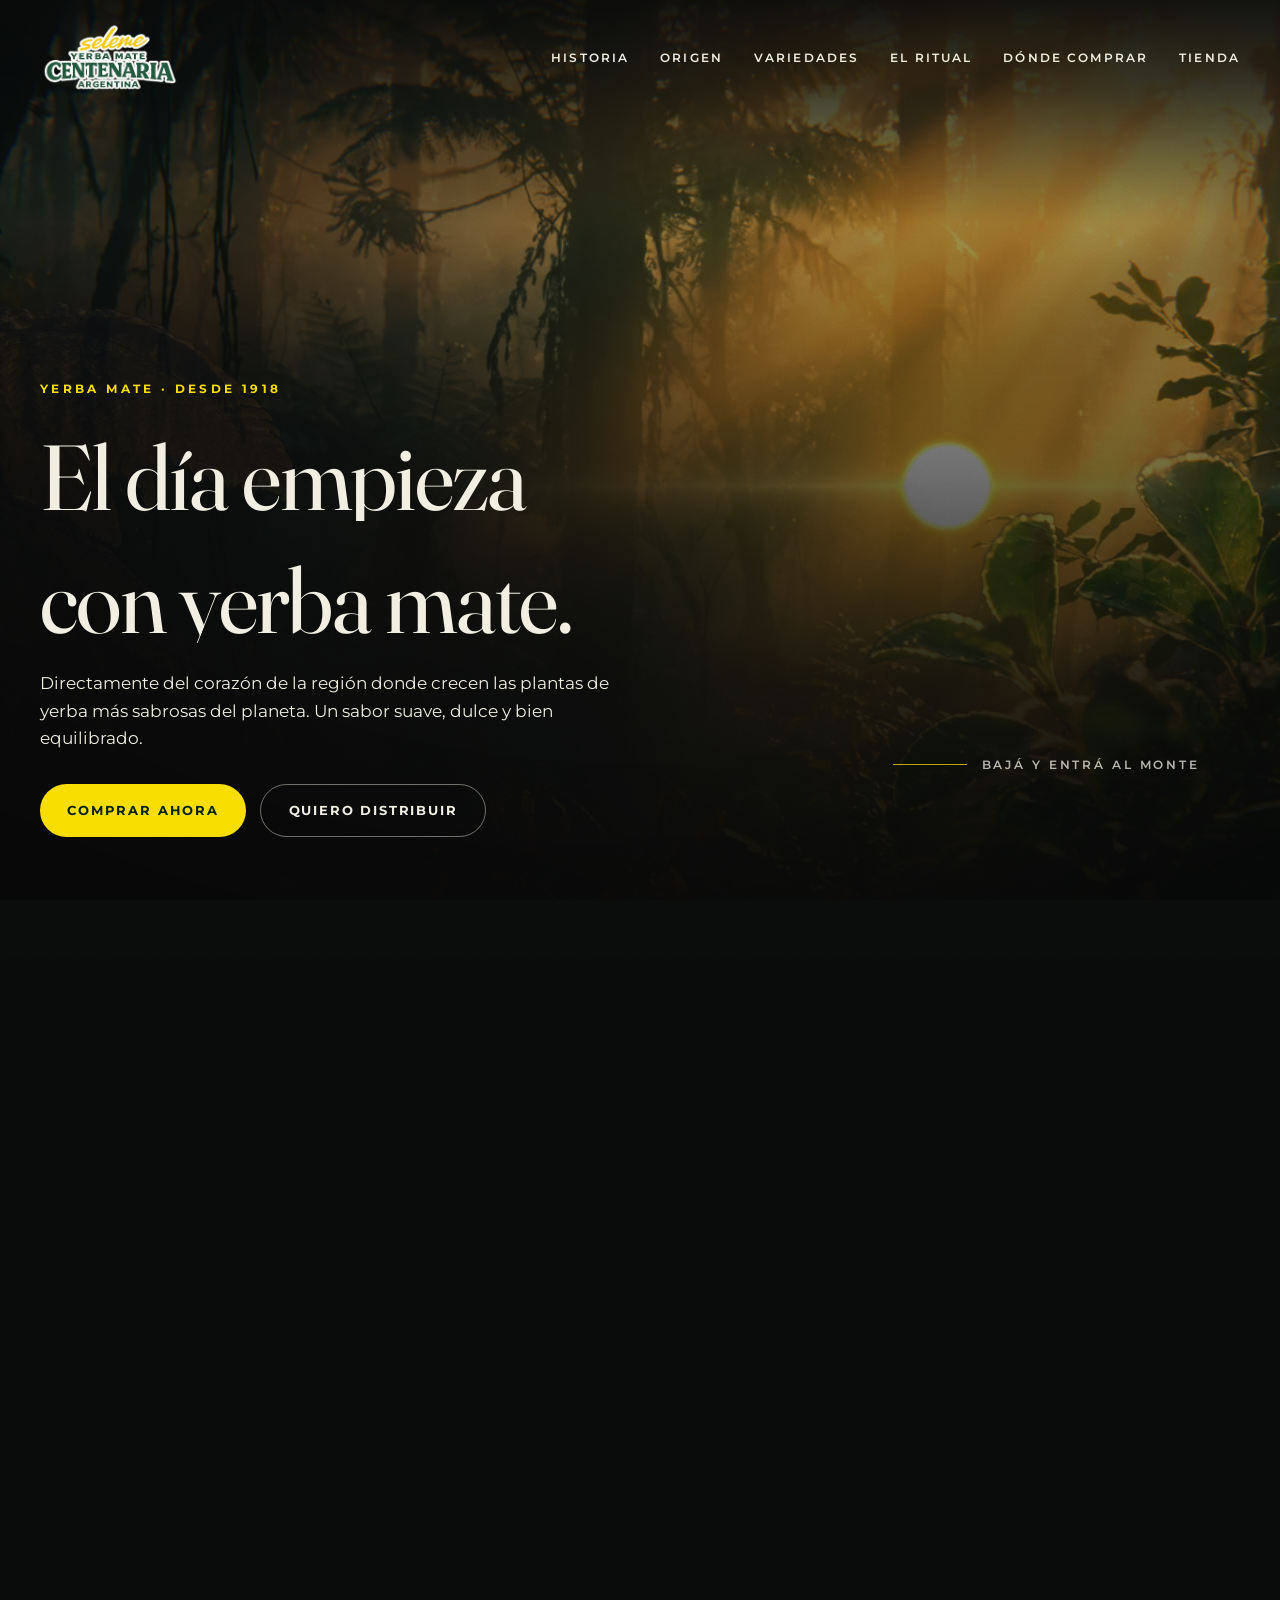
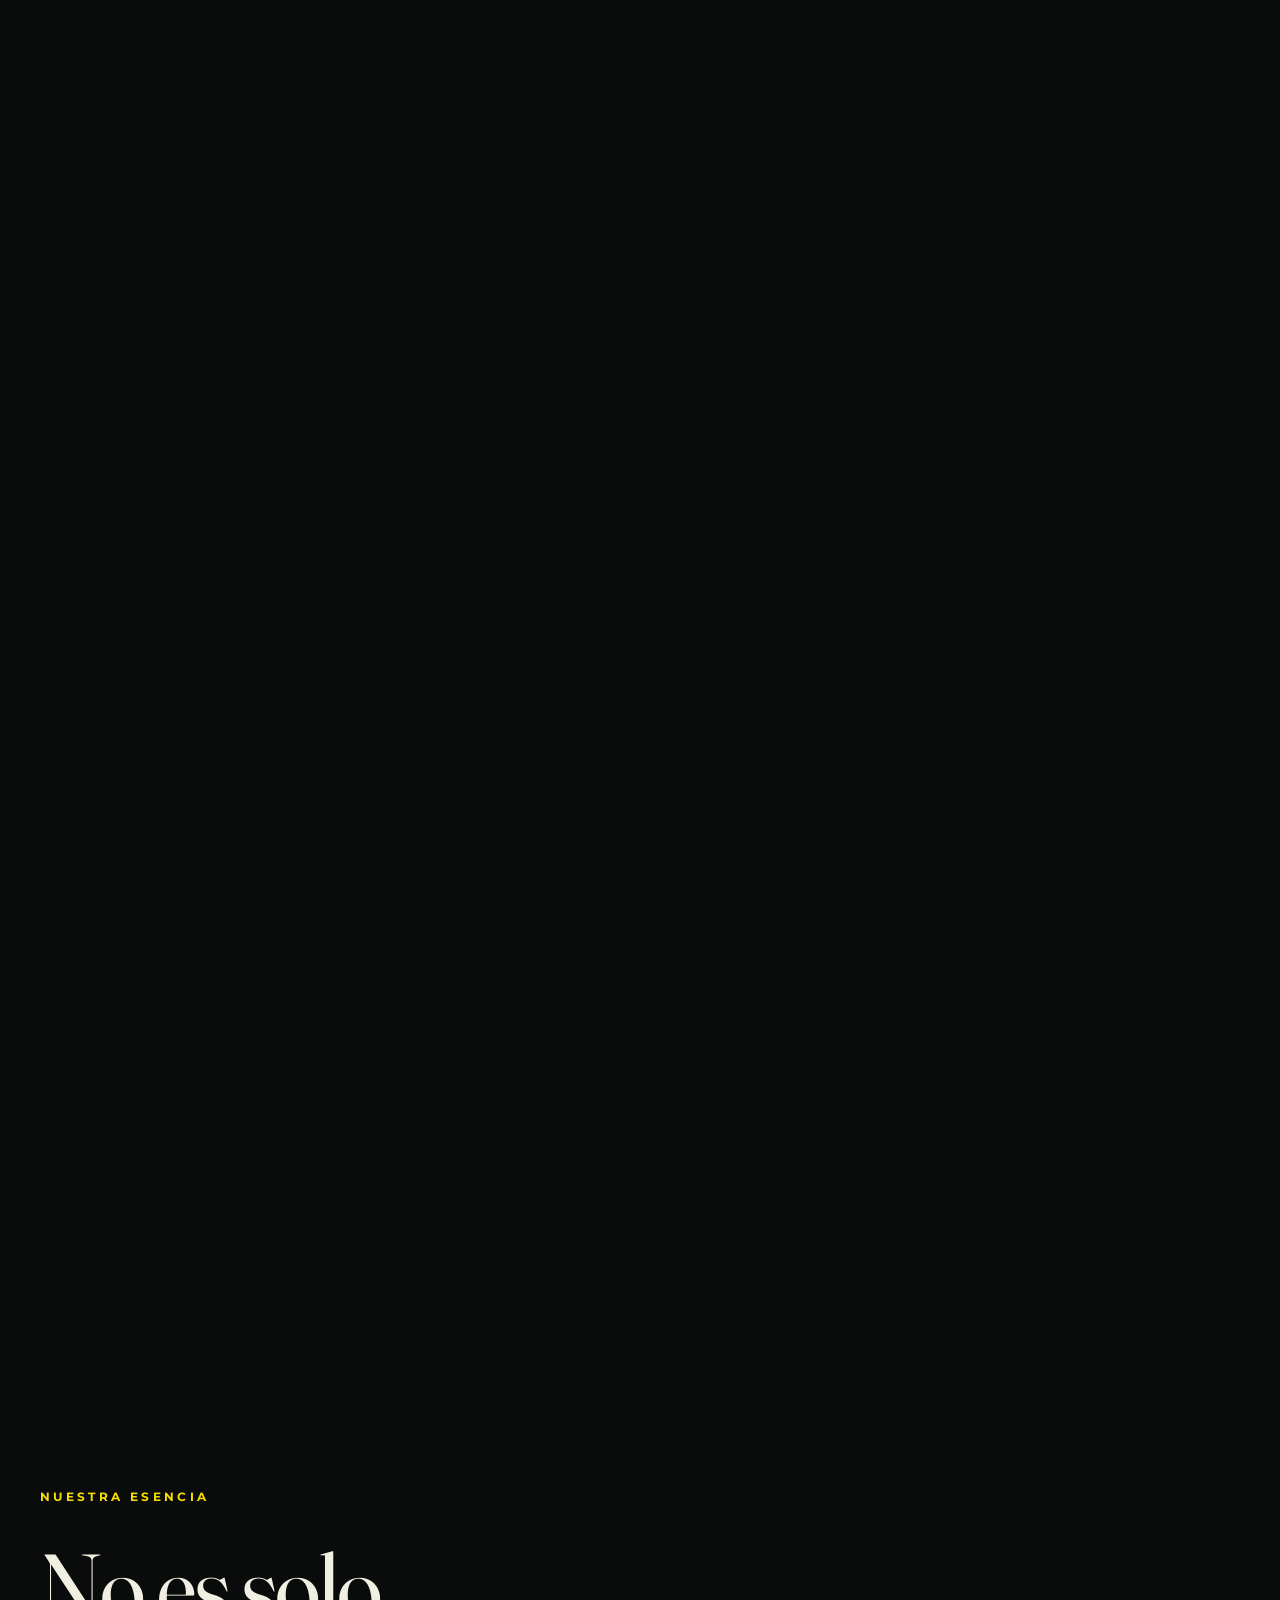
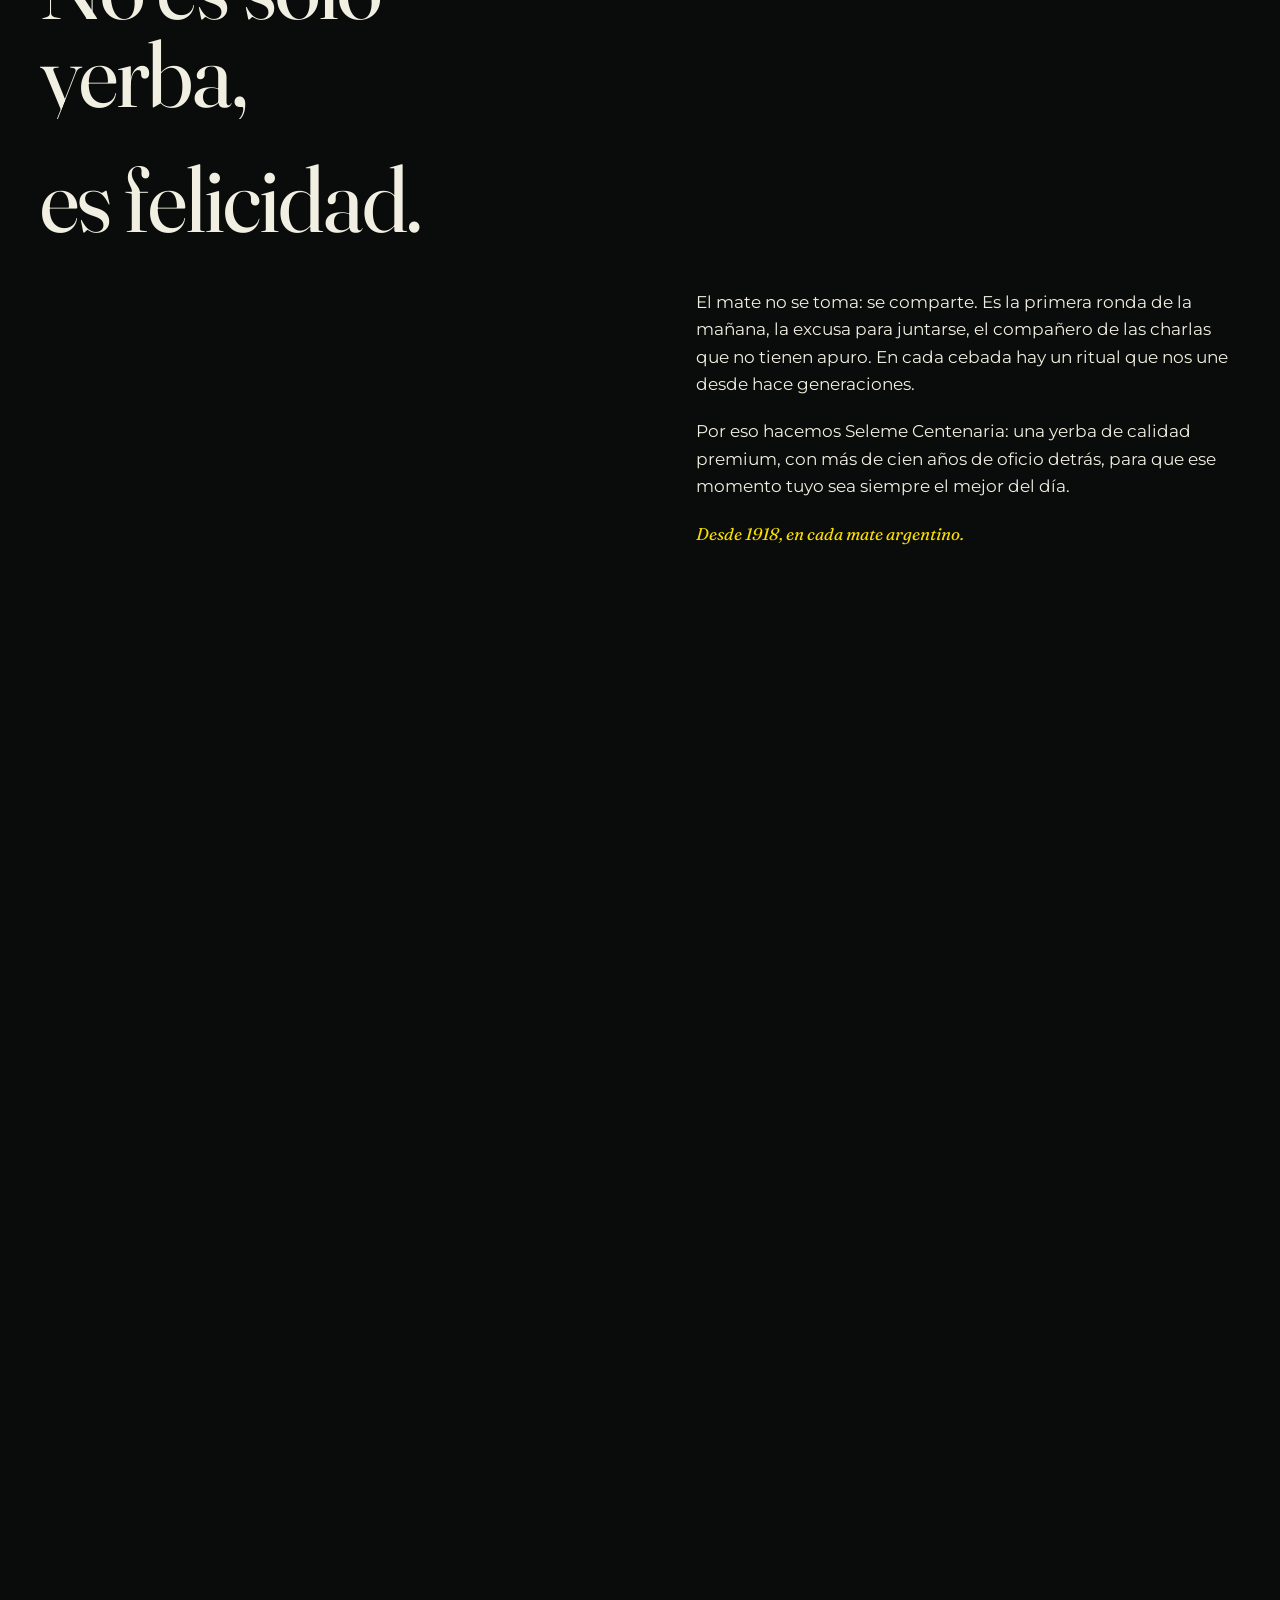
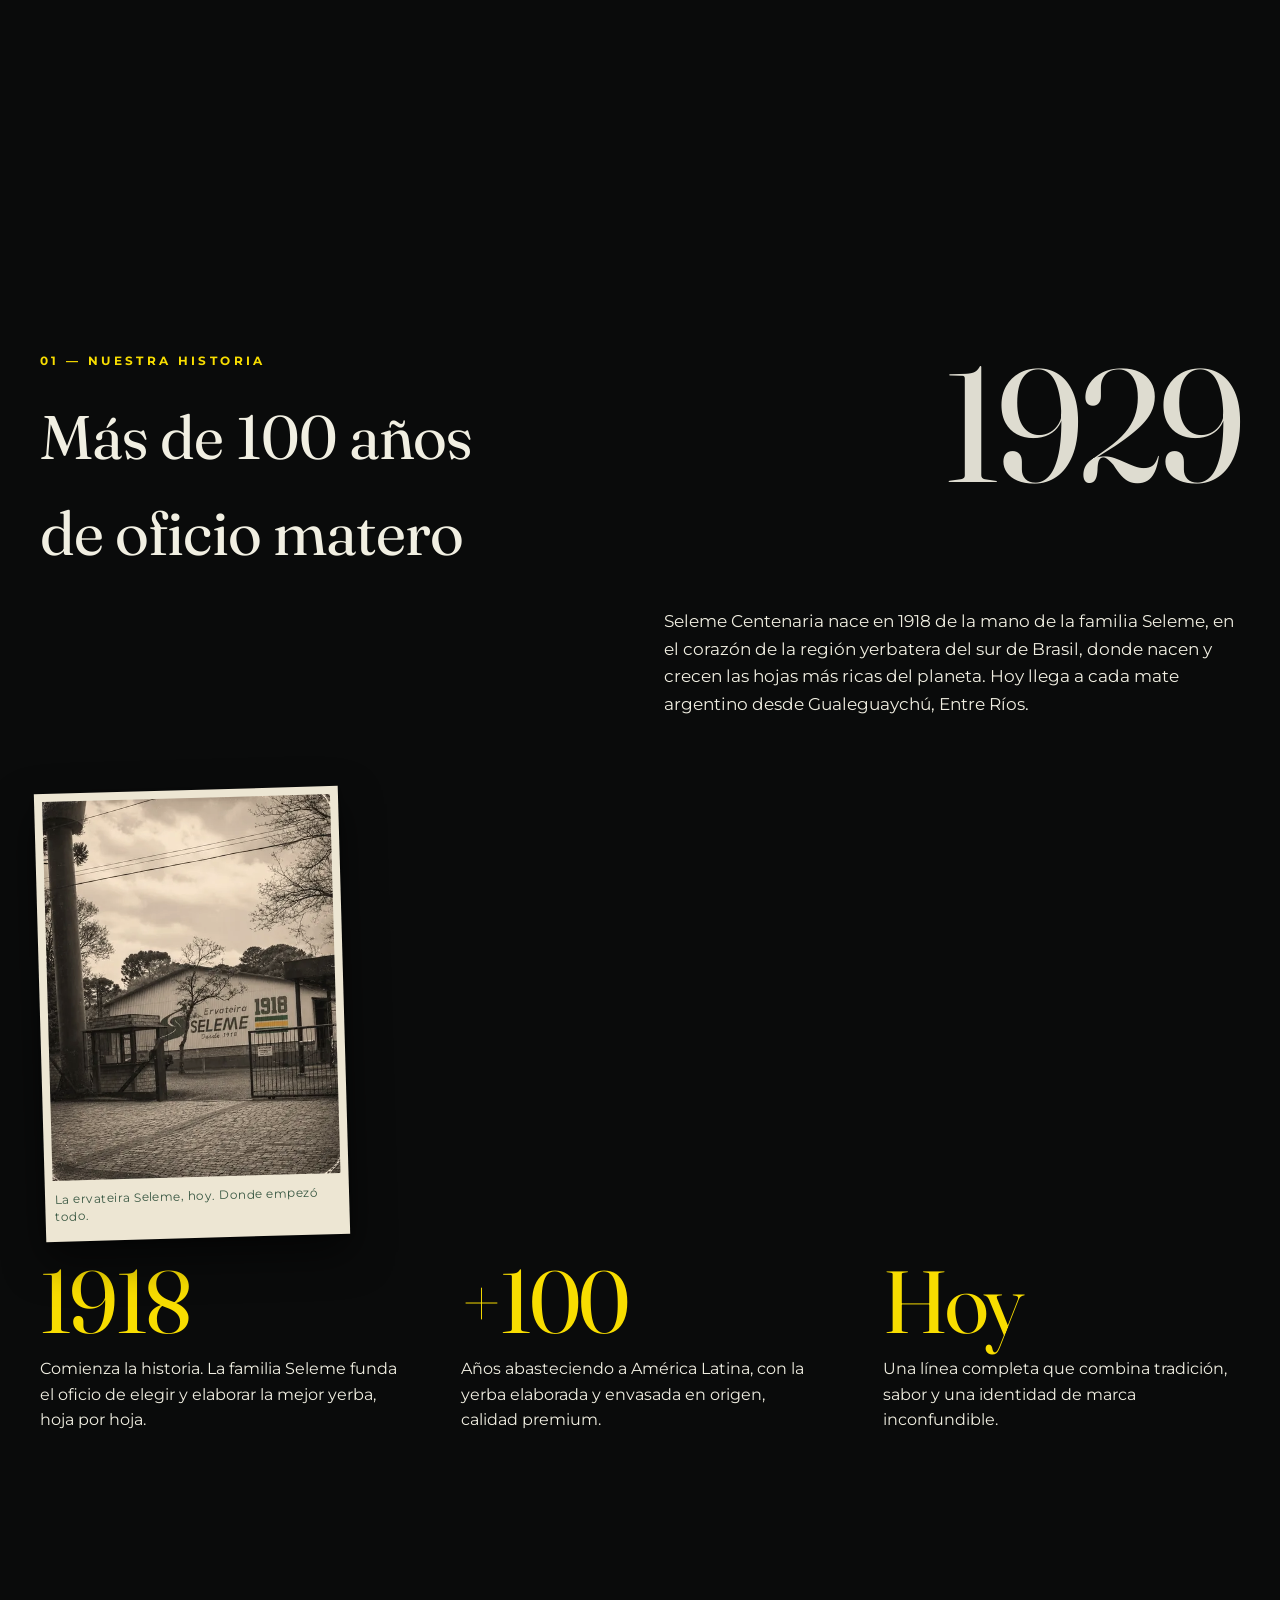
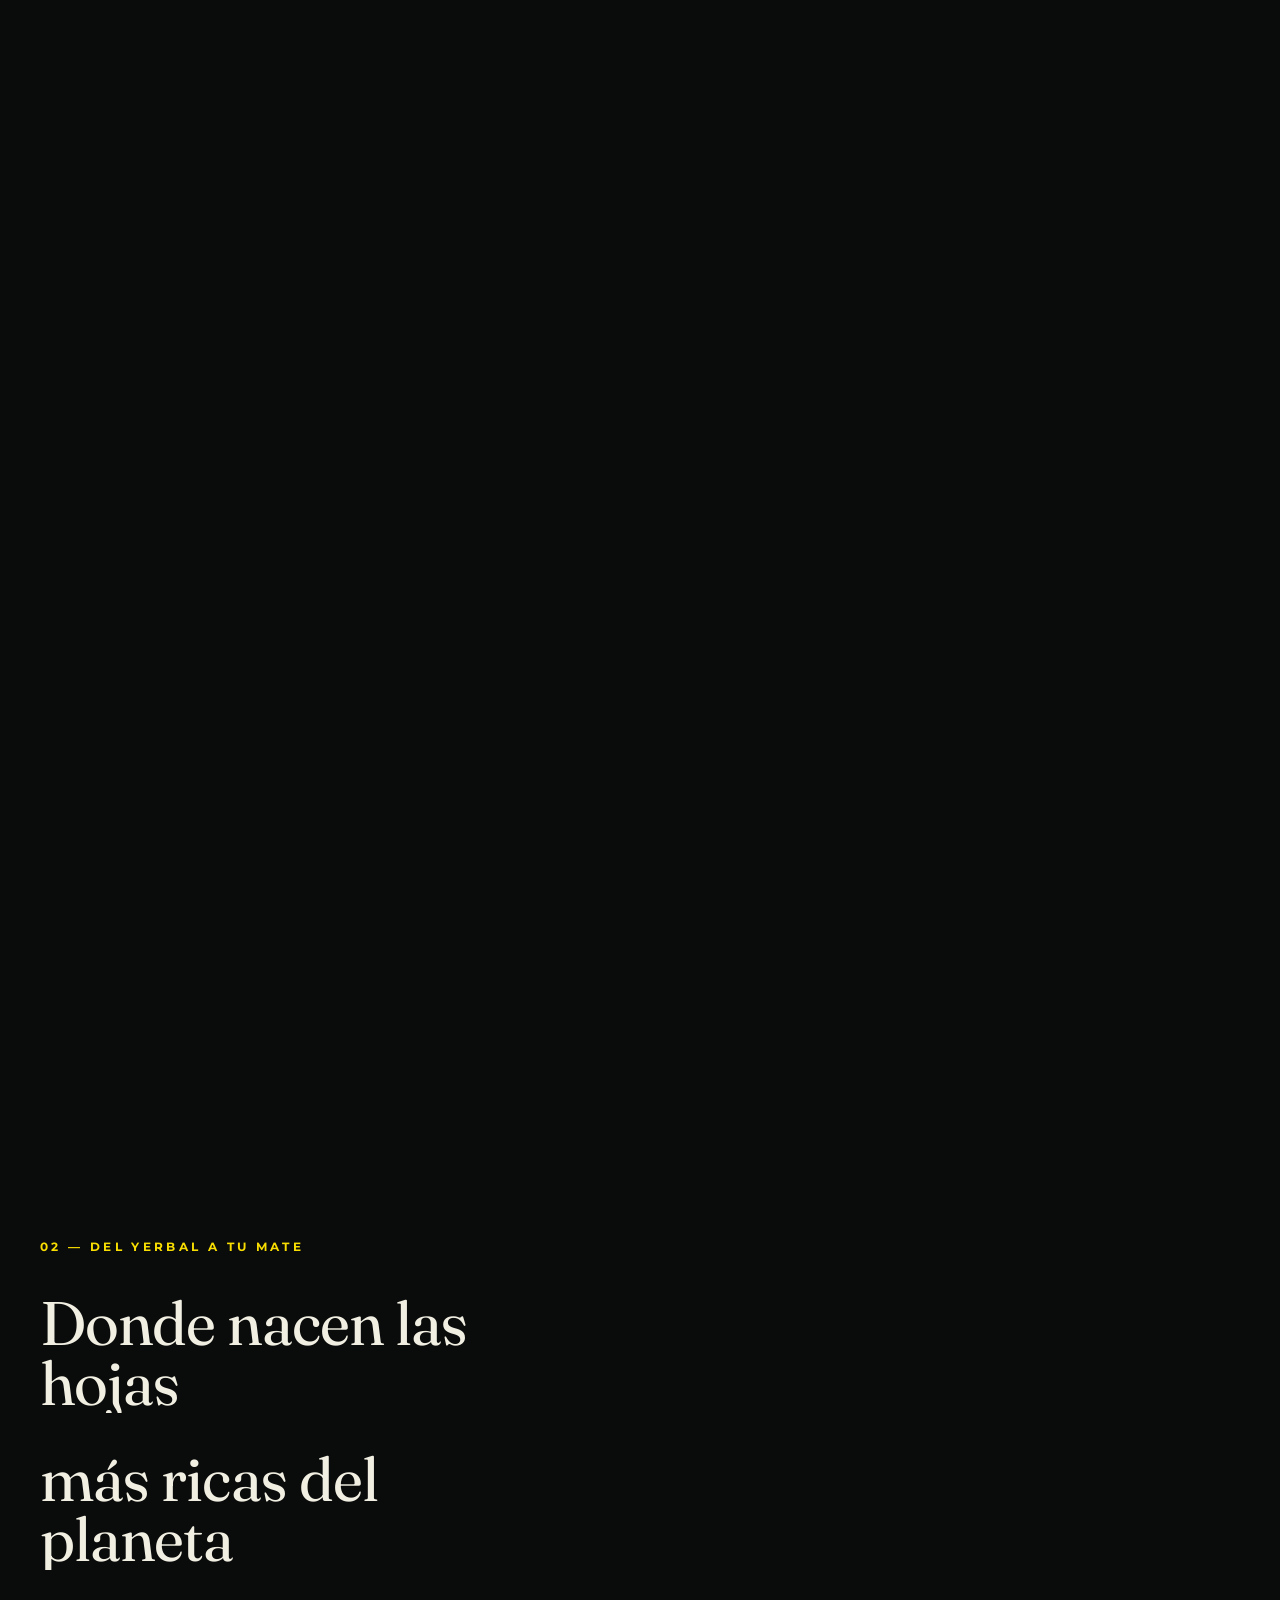
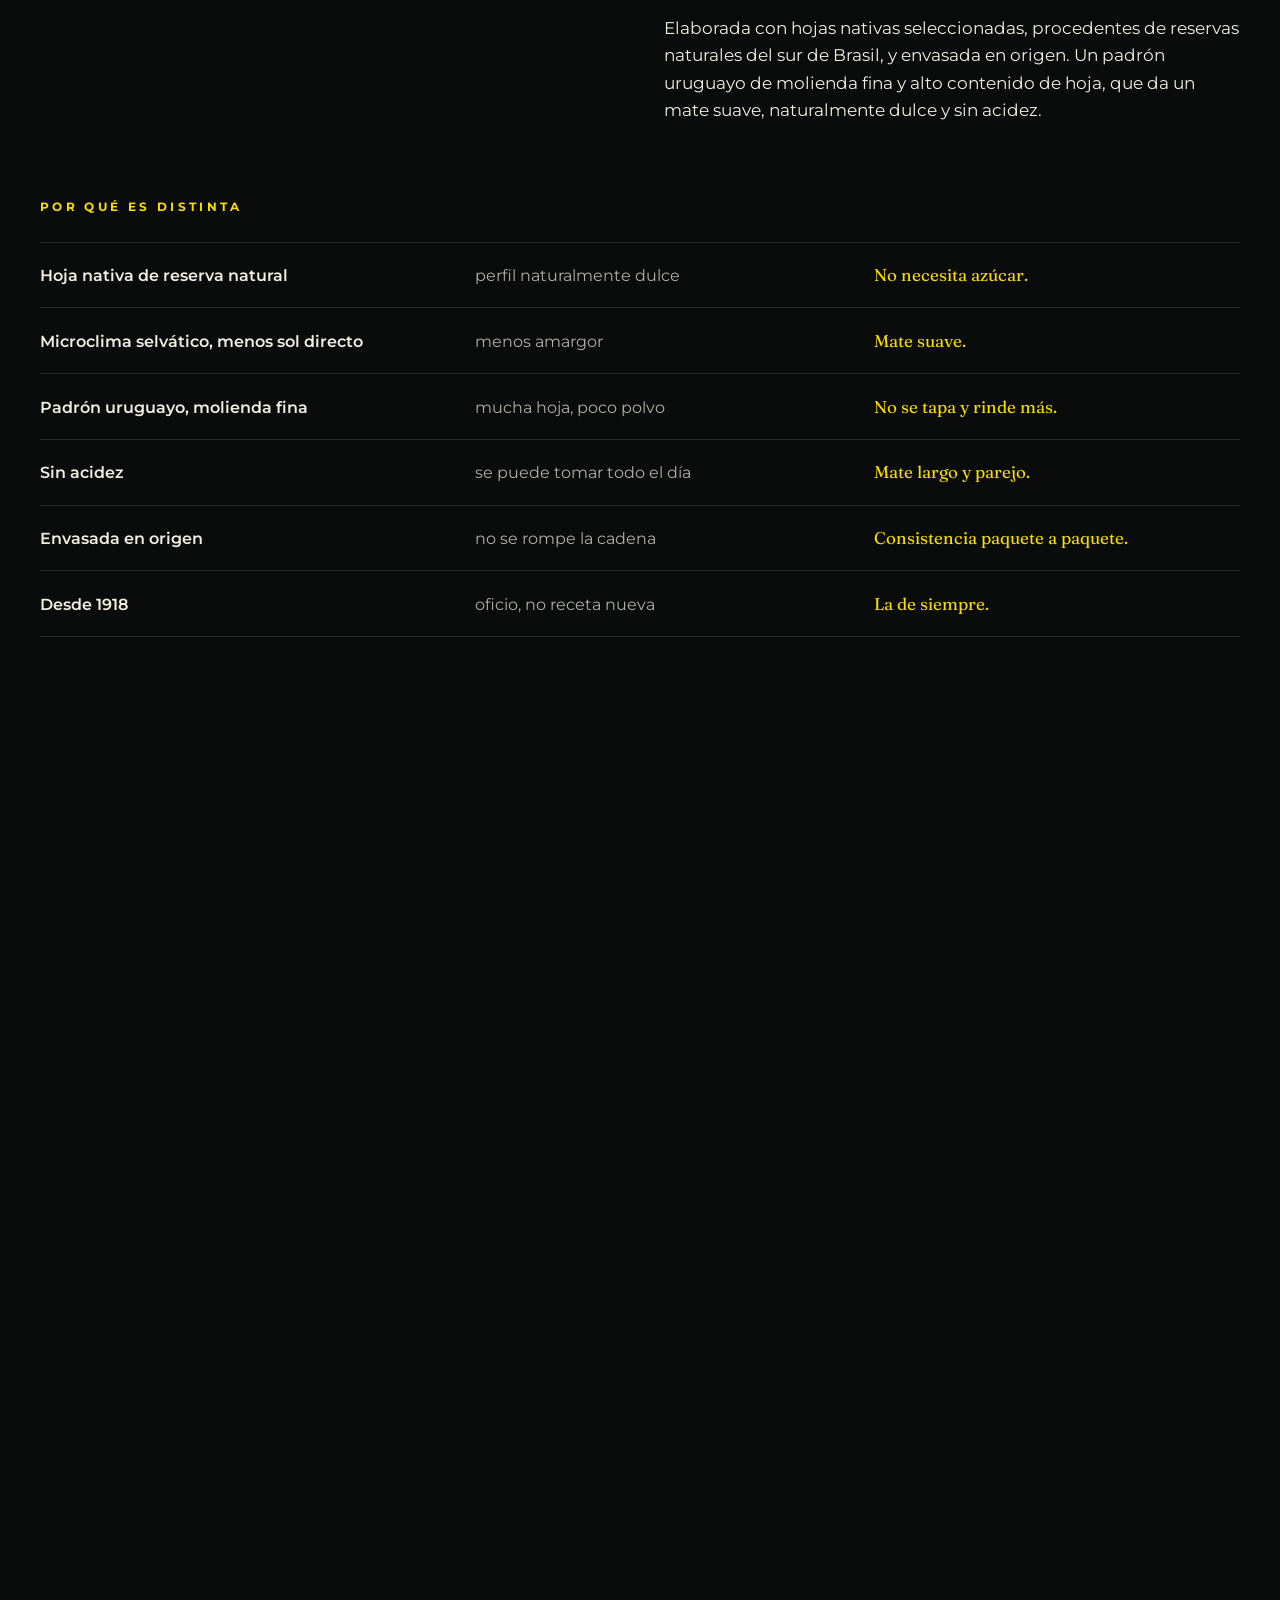
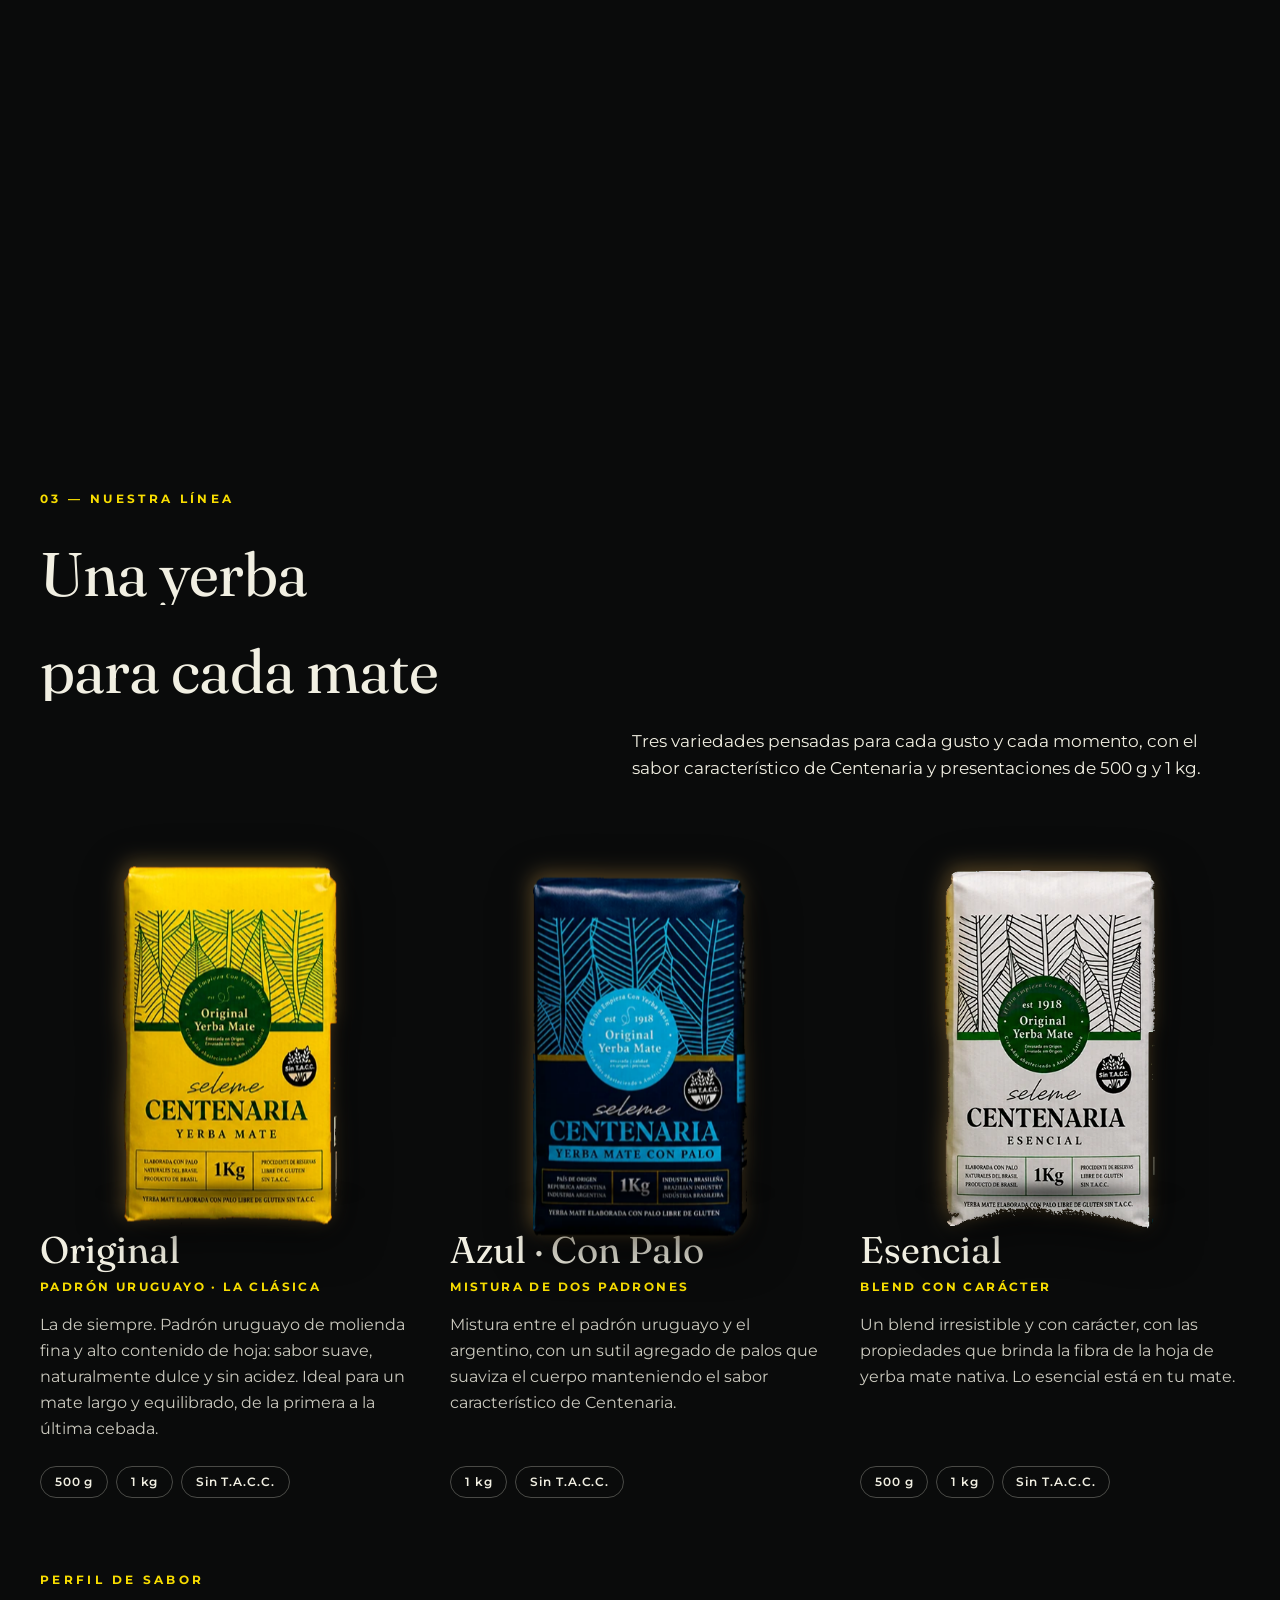
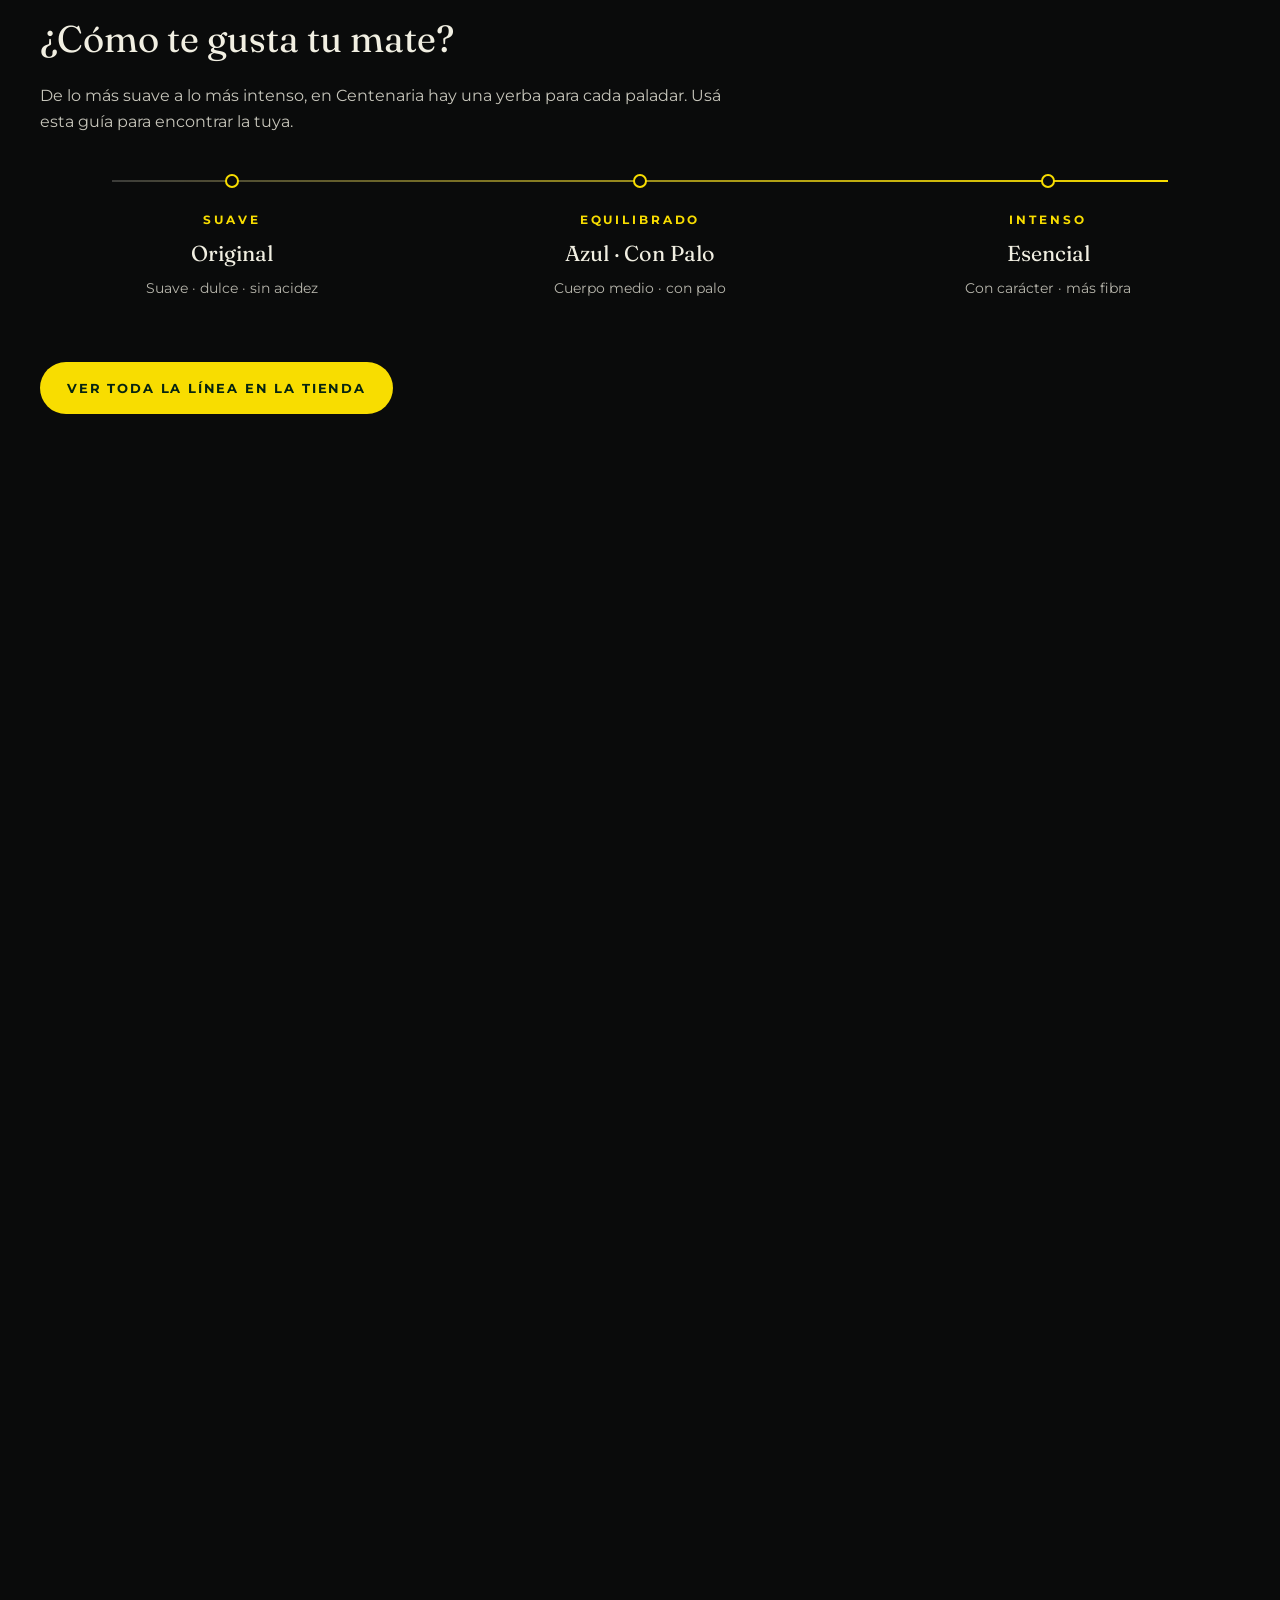
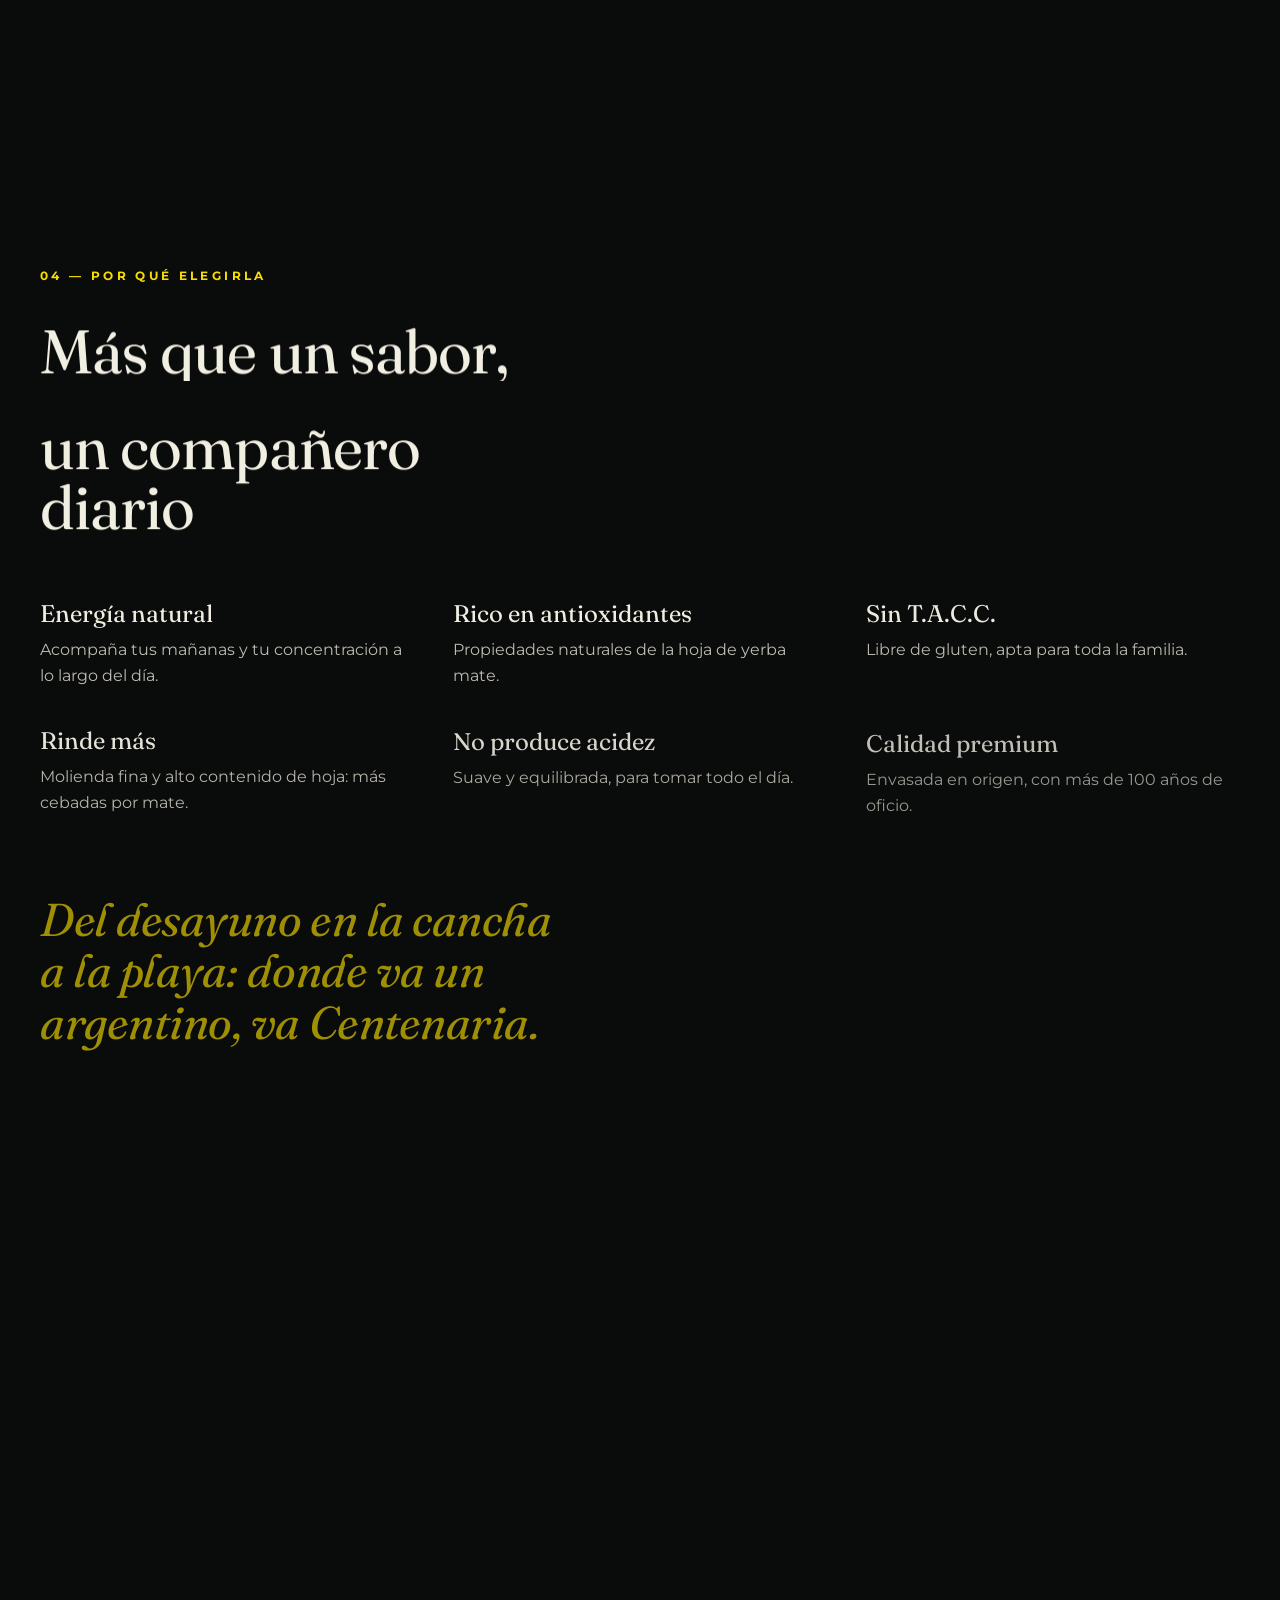
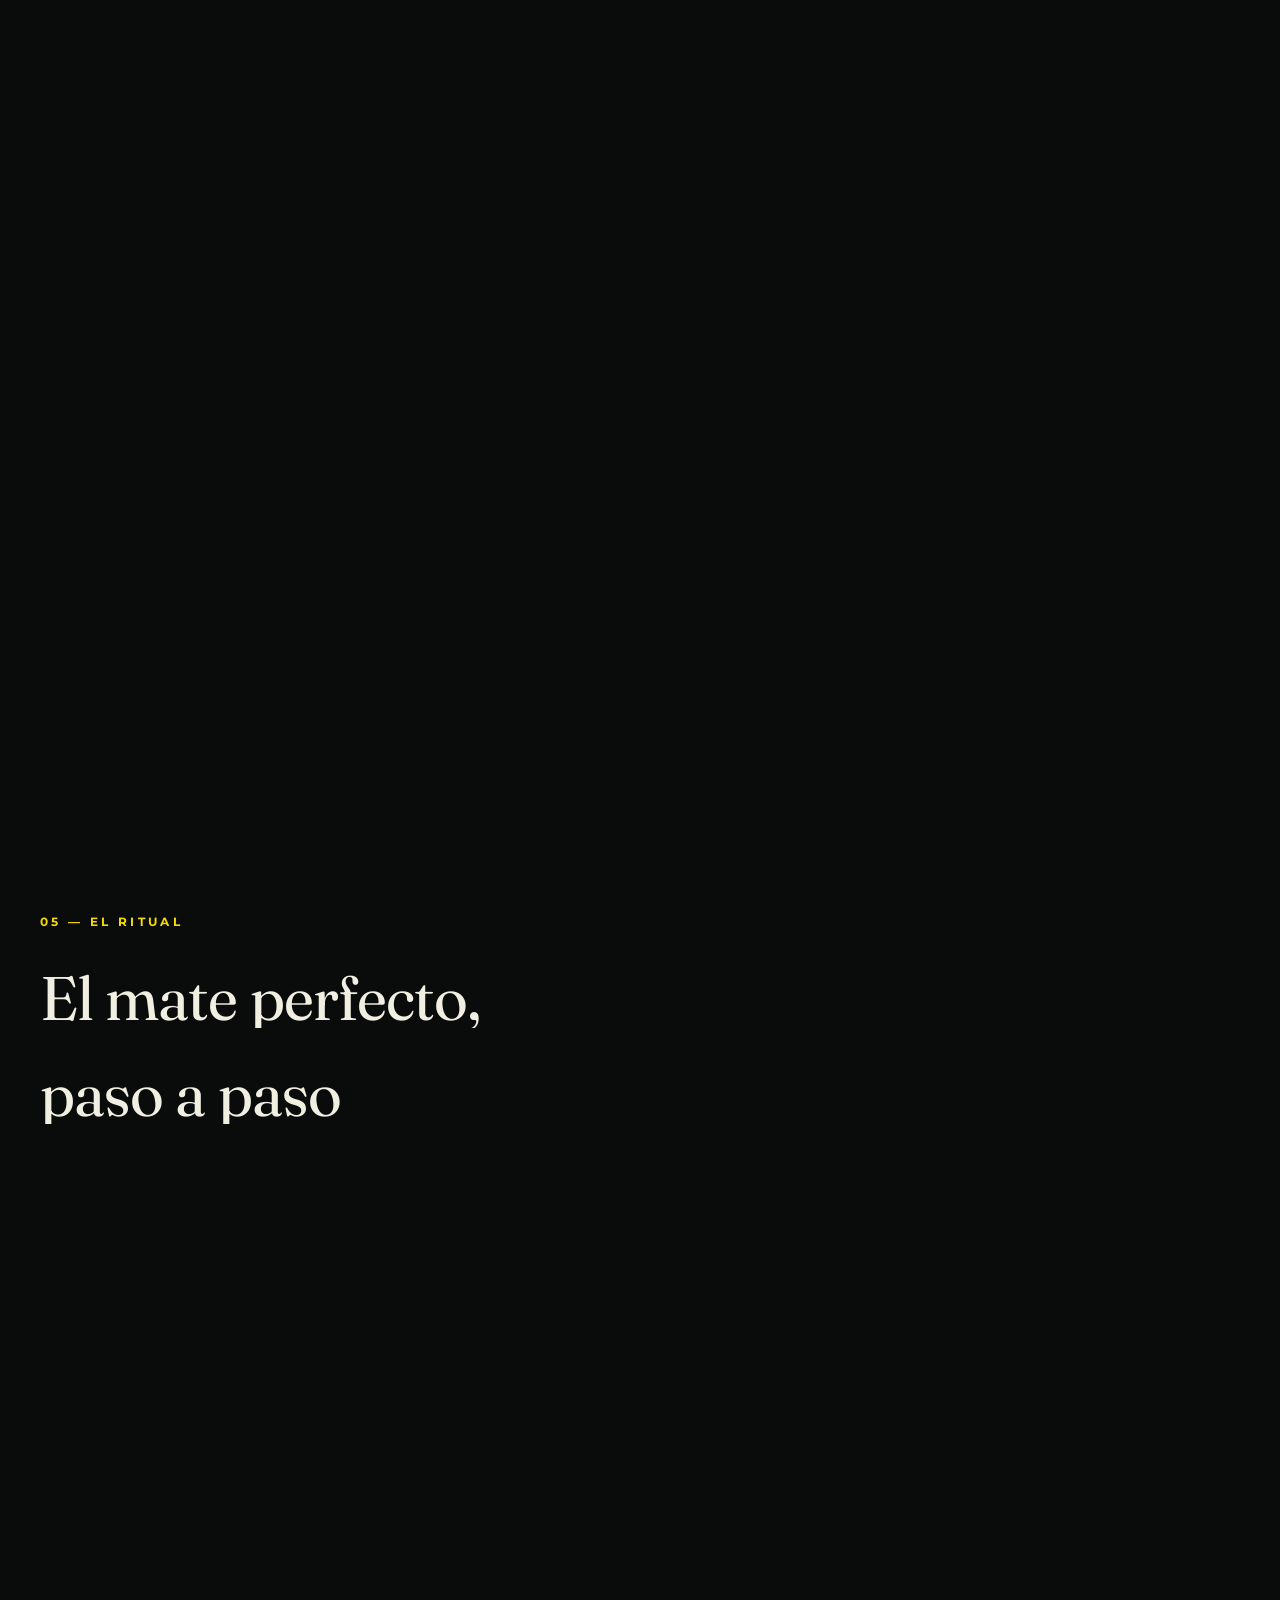
==== index.html @ 10e6385d "Donde comprar y Distribui vuelven a ser secciones, como en el plan original El cierre juntaba las do" ====
<!doctype html>
<html lang="es-AR">
<head>
<meta charset="utf-8">
<meta name="viewport" content="width=device-width, initial-scale=1">
<title>Seleme Centenaria · Yerba mate desde 1918</title>
<meta name="description" content="Yerba mate de padrón uruguayo, elaborada y envasada en origen desde 1918. Molienda fina, alto contenido de hoja: un mate suave, naturalmente dulce y sin acidez.">
<link rel="icon" href="img/favicon.svg" type="image/svg+xml">
<link rel="apple-touch-icon" href="img/apple-touch-icon.png">
<link rel="canonical" href="https://yerbamatecentenaria.com.ar/">
<meta name="theme-color" content="#0A0B0B">

<meta property="og:type" content="website">
<meta property="og:site_name" content="Seleme Centenaria">
<meta property="og:locale" content="es_AR">
<meta property="og:url" content="https://yerbamatecentenaria.com.ar/">
<meta property="og:title" content="Seleme Centenaria &middot; Yerba mate desde 1918">
<meta property="og:description" content="Padrón uruguayo de molienda fina, hoja nativa del sur de Brasil y envasada en origen: un mate suave, naturalmente dulce y sin acidez.">
<!-- OJO: la imagen OG tiene que ser una URL que exista HOY, o WhatsApp no arma la
     tarjeta. Mientras el sitio viva en la URL de revision apunta a Vercel; cuando
     vaya al dominio propio, cambiarla a https://yerbamatecentenaria.com.ar/img/og.jpg -->
<meta property="og:image" content="https://centenaria.vercel.app/img/og.jpg">
<meta property="og:image:width" content="1200">
<meta property="og:image:height" content="630">
<meta property="og:image:alt" content="Monte del sur de Brasil al amanecer con el titular: El día empieza con yerba mate.">
<meta name="twitter:card" content="summary_large_image">

<!-- Solo datos verificables. Facebook NO va: hay dos handles dando vueltas y no se
     puede resolver sin preguntarle al cliente (ver material/PENDIENTES.md). -->
<script type="application/ld+json">
{
  "@context": "https://schema.org",
  "@type": "Organization",
  "name": "Seleme Centenaria",
  "alternateName": "Yerba Mate Centenaria",
  "url": "https://yerbamatecentenaria.com.ar/",
  "logo": "https://yerbamatecentenaria.com.ar/img/logo.webp",
  "image": "https://yerbamatecentenaria.com.ar/img/og.jpg",
  "foundingDate": "1918",
  "description": "Yerba mate de padrón uruguayo, elaborada y envasada en origen en el sur de Brasil por la familia Seleme desde 1918. Distribuida en Argentina desde Gualeguaychú, Entre Ríos.",
  "address": {
    "@type": "PostalAddress",
    "addressLocality": "Gualeguaychú",
    "addressRegion": "Entre Ríos",
    "addressCountry": "AR"
  },
  "contactPoint": [{
    "@type": "ContactPoint",
    "contactType": "sales",
    "telephone": "+54-9-3446-23-9393",
    "email": "persaimportadora.ventas@gmail.com",
    "areaServed": "AR",
    "availableLanguage": "Spanish"
  }],
  "sameAs": [
    "https://www.instagram.com/yerbacentenariaargentina/",
    "https://centenariayerbamateshop.com.ar/"
  ]
}
</script>

<!-- Fuentes autohospedadas (css/fuentes.css). Las dos que pintan la primera
     pantalla se precargan: el LCP es el texto del hero y antes esperaba el swap. -->
<link rel="preload" as="font" type="font/woff2" crossorigin href="fonts/fraunces-latin.woff2">
<link rel="preload" as="font" type="font/woff2" crossorigin href="fonts/montserrat-latin.woff2">
<link rel="stylesheet" href="css/fuentes.css">
<!-- Las tres capas del mundo son la primera pantalla entera: se piden ya, en paralelo,
     sin esperar a que el parser llegue a los <img>. La cortina no se puede ir hasta
     que esten, asi que cada milisegundo aca es un milisegundo de cortina. -->
<link rel="preload" as="image" fetchpriority="high" href="img/cielo-1600.webp" imagesrcset="img/cielo-1100.webp 1100w, img/cielo-1600.webp 1600w, img/cielo-2200.webp 2200w" imagesizes="100vw">
<link rel="preload" as="image" fetchpriority="high" href="img/cerca-1600.webp" imagesrcset="img/cerca-1100.webp 1100w, img/cerca-1600.webp 1600w, img/cerca-2200.webp 2200w" imagesizes="100vw">
<link rel="preload" as="image" fetchpriority="high" href="img/frente-1600.webp" imagesrcset="img/frente-1100.webp 1100w, img/frente-1600.webp 1600w, img/frente-2200.webp 2200w" imagesizes="100vw">
<link rel="stylesheet" href="css/estilo.css">

<script>
/* Respaldo: si GSAP no carga, o falla el JS, la pagina se lee igual.
   Va ACA y no en main.js a proposito: main.js es justo el que puede no cargar.

   La cortina SOLO existe si este script corrio, y este mismo script arma el
   plazo maximo para retirarla. Asi no hay forma de quedar encerrado atras de
   un preloader porque main.js no cargo o una imagen nunca resolvio. */
document.documentElement.classList.add('js', 'cargando');
(function () {
  var quitar = function () { document.documentElement.classList.remove('cargando'); };
  /* Si main.js no llego a tomar la cortina (no cargo, o no hay GSAP), se retira
     sola apenas termina de cargar la pagina: nadie se queda mirando un negro. */
  addEventListener('load', function () { setTimeout(function () { if (!window.__cortina) quitar(); }, 300); });
  setTimeout(quitar, 7000);   /* ultimo recurso */
})();
</script>
</head>

<body>

<a class="saltar" href="#contenido">Saltar al contenido</a>

<!-- ============ CORTINA DE ENTRADA ============
     El numero corre de 1918 a hoy con la carga real: los cien anios se cuentan,
     no se escriben. Va apoyado abajo a la izquierda, en el MISMO lugar donde
     despues aparece el titulo del hero, para que el telon deje un cuadro ya armado.
     El disco no se usa aca a proposito: su primera aparicion es el sol.
     Se retira con transform, nunca con opacity, o el LCP queda atado a la cortina. -->
<div class="cortina" id="cortina" role="status">
  <div class="cortina__caja">
    <p class="cortina__marca">Seleme Centenaria</p>
    <p class="cortina__anio" aria-hidden="true"><span id="cortinaAnio">1918</span></p>
    <p class="cortina__pie" aria-hidden="true">Más de cien años de oficio matero</p>
  </div>
  <div class="cortina__riel" aria-hidden="true"><span class="cortina__avance" id="cortinaAvance"></span></div>
  <p class="visualmente-oculto">Cargando: <span id="cortinaPct">0</span> por ciento</p>
</div>

<!-- ============ EL MUNDO: fondo unico, fijo, para toda la home ============ -->
<div class="mundo" aria-hidden="true">
  <!-- Capas reales. Son el LCP y el respaldo si no hay WebGL. -->
  <div class="mundo__capas" id="capas">
    <img class="mundo__capa" data-capa="cielo"   src="img/cielo-1600.webp"   srcset="img/cielo-1100.webp 1100w, img/cielo-1600.webp 1600w, img/cielo-2200.webp 2200w" sizes="100vw" alt="" fetchpriority="high" decoding="async">
    <div class="mundo__sol" data-capa="sol"></div>
    <img class="mundo__capa" data-capa="cerca"   fetchpriority="high" src="img/cerca-1600.webp"  srcset="img/cerca-1100.webp 1100w, img/cerca-1600.webp 1600w, img/cerca-2200.webp 2200w" sizes="100vw" alt="" decoding="async">
    <img class="mundo__capa" data-capa="frente"  fetchpriority="high" src="img/frente-1600.webp"   srcset="img/frente-1100.webp 1100w, img/frente-1600.webp 1600w, img/frente-2200.webp 2200w" sizes="100vw" alt="" decoding="async">
  </div>
  <canvas class="mundo__lienzo" id="lienzo"></canvas>
  <div class="mundo__velo"></div>
  <div class="mundo__sombra"></div>
</div>

<!-- ============ EL DISCO: sol -> sello 1918. Termina su viaje en el hero:
     despues del manifiesto se retira y no vuelve (de marca de agua sobraba). ============ -->
<div class="disco" id="disco" aria-hidden="true">
  <svg class="sello" viewBox="0 0 400 400" role="presentation" focusable="false">
    <defs>
      <!-- Los radios NO son decorativos: el texto va centrado en la banda que dejan
           los dos aros (138 y 176). Arriba las mayusculas suben desde la linea de
           base, asi que la base va a 150 y las letras llegan a ~163. Abajo el texto
           se apoya del lado de adentro, asi que la base va a 164 y baja a ~151. -->
      <path id="arcoSup" d="M 50,200 a 150,150 0 1 1 300,0"></path>
      <path id="arcoInf" d="M 36,200 a 164,164 0 1 0 328,0"></path>
    </defs>

    <g class="disco__sello" id="dSello">
    <circle class="sello__fondo"  cx="200" cy="200" r="184"></circle>
    <circle class="sello__aro sello__aro--ext" cx="200" cy="200" r="176"></circle>
    <circle class="sello__aro sello__aro--int" cx="200" cy="200" r="138"></circle>
    <g class="sello__texto">
      <text class="sello__arco"><textPath href="#arcoSup" startOffset="50%">El Día Empieza Con Yerba Mate</textPath></text>
      <text class="sello__arco"><textPath href="#arcoInf" startOffset="50%">Cien Años Abasteciendo a América Latina</textPath></text>
      <text class="sello__anio" x="200" y="152">est · 1918</text>
      <text class="sello__nom"  x="200" y="196">Original</text>
      <text class="sello__nom"  x="200" y="232">Yerba Mate</text>
      <text class="sello__pie"  x="200" y="262">Envasada en Origen</text>
    </g>
    </g>

    <!-- EL MATE: la boca vista desde arriba. Es el mismo disco que fue sol y sello,
         y vuelve en el ritual (main.js, ritualFijo) para que los cinco pasos lo
         transformen con el scroll: la yerba entra, se inclina y abre el hueco,
         cae el hilo de agua, entra la bombilla y se ceba. Nada de esto se genera:
         es SVG, y sin motor queda apagado (opacity 0). -->
    <g class="disco__mate" id="dMate" opacity="0">
      <defs>
        <radialGradient id="mtGourd" cx="36%" cy="30%" r="78%">
          <stop offset="0" stop-color="#8A5530"/>
          <stop offset=".5" stop-color="#4E2D16"/>
          <stop offset="1" stop-color="#1E100A"/>
        </radialGradient>
        <radialGradient id="mtCav" cx="50%" cy="50%" r="50%">
          <stop offset=".76" stop-color="#1A0E07"/>
          <stop offset="1" stop-color="#050302"/>
        </radialGradient>
        <!-- la pared del mate: el borde de la yerba se hunde, por eso se lee a tres cuartos -->
        <radialGradient id="mtPared" cx="50%" cy="50%" r="50%">
          <stop offset=".64" stop-color="#000" stop-opacity="0"/>
          <stop offset=".9" stop-color="#000" stop-opacity=".42"/>
          <stop offset="1" stop-color="#000" stop-opacity=".78"/>
        </radialGradient>
        <!-- el farol de la mesa entra por arriba a la derecha, como en toda la pelicula -->
        <linearGradient id="mtLuz" x1="1" y1="0" x2=".2" y2="1">
          <stop offset="0" stop-color="#FFD37A" stop-opacity=".42"/>
          <stop offset=".55" stop-color="#FFD37A" stop-opacity="0"/>
        </linearGradient>
        <linearGradient id="mtMetal" x1="0" y1="0" x2="1" y2="1">
          <stop offset="0" stop-color="#F4F2E8"/>
          <stop offset=".42" stop-color="#8E8E86"/>
          <stop offset=".6" stop-color="#DCDBD2"/>
          <stop offset="1" stop-color="#5F5F58"/>
        </linearGradient>
        <radialGradient id="mtAguaG" cx="40%" cy="35%" r="70%">
          <stop offset="0" stop-color="#4A5A2A"/>
          <stop offset=".6" stop-color="#1F2A14"/>
          <stop offset="1" stop-color="#0E1409"/>
        </radialGradient>
        <!-- yerba: hoja molida en tres verdes y algun palo, tejida como patron -->
        <!-- dos capas del mismo tejido, giradas y a distinta escala: una sola
             se lee como reja a este tamano -->
        <pattern id="mtPat" patternUnits="userSpaceOnUse" width="30" height="30" patternTransform="rotate(17)">
          <rect width="30" height="30" fill="#3F4B1F"/>
          <rect x="2" y="4" width="9" height="4" rx="2" fill="#5E6E2E" transform="rotate(-25 6 6)"/>
          <rect x="16" y="2" width="8" height="3.5" rx="1.7" fill="#2A3514" transform="rotate(40 20 4)"/>
          <rect x="6" y="15" width="10" height="4" rx="2" fill="#6B7A36" transform="rotate(10 11 17)"/>
          <rect x="19" y="17" width="7" height="3" rx="1.5" fill="#33401A" transform="rotate(-60 22 18)"/>
          <rect x="1" y="24" width="11" height="2.4" rx="1.2" fill="#B5A46C" transform="rotate(-15 6 25)"/>
          <rect x="22" y="26" width="6" height="2" rx="1" fill="#A5955F" transform="rotate(35 25 27)"/>
          <circle cx="25" cy="10" r="1.6" fill="#788740"/>
          <circle cx="12" cy="9" r="1.3" fill="#243012"/>
          <circle cx="15" cy="26" r="1.1" fill="#8A9850"/>
        </pattern>
        <pattern id="mtPat2" patternUnits="userSpaceOnUse" width="41" height="41" patternTransform="rotate(-49) scale(1.37)">
          <rect x="3" y="5" width="9" height="3.6" rx="1.8" fill="#6B7A36" transform="rotate(20 7 7)"/>
          <rect x="20" y="3" width="7" height="3" rx="1.5" fill="#263113" transform="rotate(-35 23 4)"/>
          <rect x="9" y="19" width="10" height="3.8" rx="1.9" fill="#283315" transform="rotate(-70 14 21)"/>
          <rect x="24" y="22" width="8" height="3.2" rx="1.6" fill="#5A692C" transform="rotate(50 28 24)"/>
          <rect x="4" y="33" width="10" height="2.2" rx="1.1" fill="#C1B078" transform="rotate(25 9 34)"/>
          <circle cx="33" cy="12" r="1.5" fill="#1F2A10"/>
          <circle cx="18" cy="36" r="1.3" fill="#7E8C46"/>
        </pattern>
        <!-- el hueco tiene pendiente: claro del lado de la luz, hondo del otro -->
        <radialGradient id="mtHuecoG" cx="28%" cy="26%" r="84%">
          <stop offset="0" stop-color="#2E1F10"/>
          <stop offset=".5" stop-color="#130A05"/>
          <stop offset="1" stop-color="#040201"/>
        </radialGradient>
        <clipPath id="mtBoca"><circle cx="200" cy="200" r="150"/></clipPath>
      </defs>

      <!-- la calabaza y su virola -->
      <circle cx="200" cy="200" r="184" fill="url(#mtGourd)"/>
      <circle cx="200" cy="200" r="184" fill="url(#mtLuz)"/>
      <circle cx="200" cy="200" r="161" fill="none" stroke="#C9A24A" stroke-width="7" opacity=".9"/>
      <circle cx="200" cy="200" r="164.5" fill="none" stroke="#F5DC8A" stroke-width=".9" opacity=".55"/>
      <circle cx="200" cy="200" r="157.5" fill="none" stroke="#6E5220" stroke-width="1" opacity=".7"/>
      <!-- la cavidad, vacia -->
      <circle cx="200" cy="200" r="150" fill="url(#mtCav)"/>

      <g clip-path="url(#mtBoca)">
        <!-- 01 · la yerba entra por el centro (scale 0 -> 1) -->
        <g class="mate__yerba" id="mtYerba">
          <circle cx="200" cy="200" r="150" fill="url(#mtPat)"/>
          <circle cx="200" cy="200" r="150" fill="url(#mtPat2)" opacity=".8"/>
          <circle cx="200" cy="200" r="150" fill="url(#mtLuz)" opacity=".55"/>
          <circle cx="200" cy="200" r="150" fill="url(#mtPared)"/>
        </g>
        <!-- 02 · la masa se inclina y deja el hueco donde va la bombilla -->
        <g class="mate__hueco" id="mtHueco">
          <ellipse cx="250" cy="246" rx="78" ry="64" fill="#000" opacity=".38"/>
          <ellipse cx="250" cy="246" rx="72" ry="58" fill="url(#mtHuecoG)"/>
          <!-- el filo de la pendiente, solo del lado que le da el farol -->
          <path d="M 182.3,226.2 A 72,58 0 0 1 274.6,191.5" fill="none" stroke="#8C9A48" stroke-width="4" stroke-linecap="round" opacity=".55"/>
          <!-- 03 · lo que moja el hilo de agua -->
          <ellipse class="mate__mojado" id="mtMojado" cx="254" cy="254" rx="0" ry="0" fill="#26321A"/>
          <!-- 05 · el agua de la cebada -->
          <ellipse id="mtAgua" cx="250" cy="247" rx="0" ry="0" fill="url(#mtAguaG)"/>
          <ellipse cx="236" cy="234" rx="14" ry="6" fill="#F1EFE2" opacity=".14" transform="rotate(-30 236 234)"/>
        </g>
      </g>

      <!-- 03 · el hilo de agua tibia, desde arriba a la derecha hasta el hueco -->
      <path id="mtHilo" d="M 386,22 C 336,112 298,178 262,238" fill="none" stroke="#CFE3EC" stroke-width="2.6" stroke-linecap="round" opacity="0"/>

      <!-- 04 · la bombilla: entra desde afuera del cuadro y se apoya en el hueco -->
      <g class="mate__bombilla" id="mtBombilla" opacity="0">
        <path d="M 252,246 C 300,292 348,338 404,394" fill="none" stroke="#1A1208" stroke-width="15" stroke-linecap="round" opacity=".45"/>
        <path d="M 252,246 C 300,292 348,338 404,394" fill="none" stroke="url(#mtMetal)" stroke-width="11" stroke-linecap="round"/>
        <path d="M 250,243 C 298,289 346,335 402,391" fill="none" stroke="#FFFFFF" stroke-width="1.6" stroke-linecap="round" opacity=".55"/>
        <path d="M 384,374 L 412,402" fill="none" stroke="#D8B25A" stroke-width="13" stroke-linecap="round"/>
        <path d="M 386,372 L 410,396" fill="none" stroke="#FFF1B0" stroke-width="1.4" stroke-linecap="round" opacity=".6"/>
        <!-- el filtro: la cabeza chata que queda en el fondo del hueco -->
        <ellipse cx="250" cy="246" rx="17" ry="12" fill="url(#mtMetal)" transform="rotate(44 250 246)"/>
        <ellipse cx="250" cy="246" rx="11" ry="7" fill="none" stroke="#4E4E48" stroke-width="1.2" transform="rotate(44 250 246)"/>
      </g>

      <!-- 05 · espuma de la cebada y el vapor -->
      <g class="mate__espuma" id="mtEspuma" opacity="0">
        <circle cx="232" cy="238" r="3.2" fill="#E9E2C4" opacity=".8"/>
        <circle cx="241" cy="228" r="2.2" fill="#E9E2C4" opacity=".7"/>
        <circle cx="226" cy="250" r="2.4" fill="#E9E2C4" opacity=".6"/>
        <circle cx="262" cy="226" r="1.9" fill="#E9E2C4" opacity=".7"/>
        <circle cx="236" cy="262" r="1.6" fill="#E9E2C4" opacity=".55"/>
      </g>
      <g class="mate__vapor" id="mtVapor" opacity="0">
        <path d="M 232,222 c -10,-14 9,-22 -1,-40 c -8,-14 6,-20 0,-32"/>
        <path d="M 256,214 c -9,-12 8,-20 -2,-36 c -7,-12 5,-18 0,-30"/>
        <path d="M 212,236 c -8,-12 8,-18 -2,-34 c -6,-10 4,-16 0,-28"/>
      </g>
    </g>
  </svg>
</div>

<div class="grano" aria-hidden="true"></div>
<div class="vineta" aria-hidden="true"></div>

<!-- ============ CONTENIDO ============ -->
<header class="cabecera" id="cabecera">
  <a class="cabecera__marca" href="/">
    <img src="img/logo.webp" width="600" height="343" alt="Seleme Centenaria" decoding="async">
  </a>
  <nav class="cabecera__nav" aria-label="Principal">
    <a href="#historia">Historia</a>
    <a href="#origen">Origen</a>
    <a href="#variedades">Variedades</a>
    <a href="#ritual">El ritual</a>
    <a href="/donde-comprar/">Dónde comprar</a>
    <a class="cabecera__tienda" href="https://centenariayerbamateshop.com.ar/" target="_blank" rel="noopener">Tienda</a>
  </nav>
  <button class="cabecera__menu" id="menuBoton" type="button" aria-label="Abrir menú" aria-expanded="false" aria-controls="menu">
    <span></span><span></span>
  </button>
</header>

<!-- ============ MENU MOVIL: pantalla completa ============
     Vive fuera de la cabecera para no pelear con su stacking context. El script
     que lo maneja va inline y sin dependencias: la navegacion movil no puede
     depender de que GSAP o main.js hayan cargado. -->
<div class="menu" id="menu" aria-hidden="true">
  <button class="menu__cerrar" id="menuCerrar" type="button" aria-label="Cerrar menú"></button>
  <p class="menu__marca">Seleme Centenaria <span aria-hidden="true">&middot;</span> 1918</p>
  <nav class="menu__nav" aria-label="Principal">
    <a href="#historia">Historia</a>
    <a href="#origen">Origen</a>
    <a href="#variedades">Variedades</a>
    <a href="#ritual">El ritual</a>
    <a href="/donde-comprar/">Dónde comprar</a>
    <a href="/vende-centenaria/">Vendé Centenaria</a>
    <a class="menu__tienda" href="https://centenariayerbamateshop.com.ar/" target="_blank" rel="noopener">Tienda</a>
  </nav>
  <div class="menu__contacto">
    <a href="https://wa.me/5493446239393" target="_blank" rel="noopener">WhatsApp <span aria-hidden="true">&middot;</span> 3446 23-9393</a>
    <a href="mailto:persaimportadora.ventas@gmail.com">persaimportadora.ventas@gmail.com</a>
    <a href="https://www.instagram.com/yerbacentenariaargentina/" target="_blank" rel="noopener">@yerbacentenariaargentina</a>
  </div>
</div>
<script>
(function () {
  var raiz = document.documentElement;
  var boton = document.getElementById('menuBoton');
  var menu = document.getElementById('menu');
  var cerrar = document.getElementById('menuCerrar');
  if (!boton || !menu || !cerrar) return;
  function poner(abierto) {
    raiz.classList.toggle('menu-abierto', abierto);
    boton.setAttribute('aria-expanded', abierto ? 'true' : 'false');
    menu.setAttribute('aria-hidden', abierto ? 'false' : 'true');
    /* el fondo no scrollea mientras el menu esta abierto */
    raiz.style.overflow = abierto ? 'hidden' : '';
    (abierto ? cerrar : boton).focus();
  }
  boton.addEventListener('click', function () { poner(true); });
  cerrar.addEventListener('click', function () { poner(false); });
  menu.addEventListener('click', function (ev) { if (ev.target.closest('a')) poner(false); });
  addEventListener('keydown', function (ev) {
    if (ev.key === 'Escape' && raiz.classList.contains('menu-abierto')) poner(false);
  });
})();
</script>

<main id="contenido">

  <!-- ---------- HERO ---------- -->
  <section class="hero" id="hero">
    <div class="hero__caja">
      <p class="volanta hero__volanta reveal">Yerba Mate <span aria-hidden="true">·</span> Desde 1918</p>
      <h1 class="hero__titulo">
        <span class="linea"><span>El día empieza</span></span>
        <span class="linea"><span>con yerba mate.</span></span>
      </h1>
      <p class="hero__bajada reveal">Directamente del corazón de la región donde crecen las plantas de yerba más sabrosas del planeta. Un sabor suave, dulce y bien equilibrado.</p>
      <div class="hero__acciones reveal">
        <a class="boton boton--oro" href="https://centenariayerbamateshop.com.ar/" target="_blank" rel="noopener">Comprar ahora</a>
        <a class="boton boton--linea" href="#distribuir">Quiero distribuir</a>
      </div>
    </div>

    <!-- La pista va envuelta a proposito: el fade del scroll actua sobre las CAJAS
         (.hero__caja y esta), nunca sobre los mismos elementos que anima la
         entrada. Ver la nota del timeline del hero en main.js. -->
    <div class="hero__pistaCaja">
      <p class="hero__pista reveal" aria-hidden="true">
        <span class="hero__pista-linea"></span>
        Bajá y entrá al monte
      </p>
    </div>
  </section>


  <!-- ================= MANIFIESTO - aterriza el sello ================= -->
  <section class="manifiesto" id="manifiesto">
    <p class="volanta reveal">Nuestra esencia</p>
    <h2 class="manifiesto__titulo reveal">No es solo yerba,<br>es felicidad.</h2>
    <div class="manifiesto__cuerpo">
      <p class="reveal">El mate no se toma: se comparte. Es la primera ronda de la ma&ntilde;ana, la excusa para juntarse, el compa&ntilde;ero de las charlas que no tienen apuro. En cada cebada hay un ritual que nos une desde hace generaciones.</p>
      <p class="reveal">Por eso hacemos Seleme Centenaria: una yerba de calidad premium, con m&aacute;s de cien a&ntilde;os de oficio detr&aacute;s, para que ese momento tuyo sea siempre el mejor del d&iacute;a.</p>
      <p class="manifiesto__remate reveal">Desde 1918, en cada mate argentino.</p>
    </div>
  </section>

  <div class="pasaje" aria-hidden="true"></div>

  <!-- ================= 01 . HISTORIA ================= -->
  <section class="cap" id="historia">
    <div class="cap__cabeza">
      <p class="volanta reveal">01 <span aria-hidden="true">&mdash;</span> Nuestra historia</p>
      <h2 class="cap__titulo reveal">M&aacute;s de 100 a&ntilde;os<br>de oficio matero</h2>
    </div>
    <div class="cap__cuerpo">
      <p class="cap__entrada reveal">Seleme Centenaria nace en 1918 de la mano de la familia Seleme, en el coraz&oacute;n de la regi&oacute;n yerbatera del sur de Brasil, donde nacen y crecen las hojas m&aacute;s ricas del planeta. Hoy llega a cada mate argentino desde Gualeguaych&uacute;, Entre R&iacute;os.</p>
    </div>
    <!-- El 1918 de la cortina vuelve y cuenta hasta hoy con el scroll (main.js,
         contarHistoria). Sin JS queda en 1918, que es verdad igual. -->
    <p class="historia__anio" aria-hidden="true"><span id="historiaAnio">1918</span></p>
    <ol class="hitos">
      <li class="hito reveal">
        <!-- Copia de archivo (tools/fabrica.cjs). OJO: el cliente la mando como
             "la fabrica en 1918" y NO lo es: es la fabrica de hoy con filtro sepia.
             El pie lo dice; presentarla como de 1918 seria un error que cualquiera nota. -->
        <figure class="archivo">
          <img src="img/fabrica-hoy-480.webp" srcset="img/fabrica-hoy-480.webp 480w, img/fabrica-hoy-800.webp 800w" sizes="(max-width:820px) 80vw, 19rem" width="480" height="632" alt="Frente de la ervateira Seleme, en el sur de Brasil: el galp&oacute;n con el cartel Ervateira Seleme, desde 1918, entre araucarias." loading="lazy" decoding="async">
          <figcaption>La ervateira Seleme, hoy. Donde empez&oacute; todo.</figcaption>
        </figure>
        <p class="hito__dato">1918</p>
        <p class="hito__texto">Comienza la historia. La familia Seleme funda el oficio de elegir y elaborar la mejor yerba, hoja por hoja.</p>
      </li>
      <li class="hito reveal">
        <p class="hito__dato">+100</p>
        <p class="hito__texto">A&ntilde;os abasteciendo a Am&eacute;rica Latina, con la yerba elaborada y envasada en origen, calidad premium.</p>
      </li>
      <li class="hito reveal">
        <p class="hito__dato">Hoy</p>
        <p class="hito__texto">Una l&iacute;nea completa que combina tradici&oacute;n, sabor y una identidad de marca inconfundible.</p>
      </li>
    </ol>
  </section>

  <div class="pasaje" aria-hidden="true"></div>

  <!-- ================= 02 . ORIGEN ================= -->
  <section class="cap" id="origen">
    <div class="cap__cabeza">
      <p class="volanta reveal">02 <span aria-hidden="true">&mdash;</span> Del yerbal a tu mate</p>
      <h2 class="cap__titulo reveal">Donde nacen las hojas<br>m&aacute;s ricas del planeta</h2>
    </div>
    <div class="cap__cuerpo">
      <p class="cap__entrada reveal">Elaborada con hojas nativas seleccionadas, procedentes de reservas naturales del sur de Brasil, y envasada en origen. Un padr&oacute;n uruguayo de molienda fina y alto contenido de hoja, que da un mate suave, naturalmente dulce y sin acidez.</p>
    </div>

    <!-- La cadena de causas. Es el pedido explicito del cliente: "por que es distinta"
         no se contesta con "calidad premium" -eso lo dice todo el mundo-, se contesta
         mostrando que cada cosa que se siente viene de una decision concreta. -->
    <div class="cadena reveal">
      <p class="cadena__titulo">Por qu&eacute; es distinta</p>
      <ul class="cadena__lista">
        <li>
          <span class="cadena__causa">Hoja nativa de reserva natural</span>
          <span class="cadena__efecto">perfil naturalmente dulce</span>
          <span class="cadena__sentis">No necesita az&uacute;car.</span>
        </li>
        <li>
          <span class="cadena__causa">Microclima selv&aacute;tico, menos sol directo</span>
          <span class="cadena__efecto">menos amargor</span>
          <span class="cadena__sentis">Mate suave.</span>
        </li>
        <li>
          <span class="cadena__causa">Padr&oacute;n uruguayo, molienda fina</span>
          <span class="cadena__efecto">mucha hoja, poco polvo</span>
          <span class="cadena__sentis">No se tapa y rinde m&aacute;s.</span>
        </li>
        <li>
          <span class="cadena__causa">Sin acidez</span>
          <span class="cadena__efecto">se puede tomar todo el d&iacute;a</span>
          <span class="cadena__sentis">Mate largo y parejo.</span>
        </li>
        <li>
          <span class="cadena__causa">Envasada en origen</span>
          <span class="cadena__efecto">no se rompe la cadena</span>
          <span class="cadena__sentis">Consistencia paquete a paquete.</span>
        </li>
        <li>
          <span class="cadena__causa">Desde 1918</span>
          <span class="cadena__efecto">oficio, no receta nueva</span>
          <span class="cadena__sentis">La de siempre.</span>
        </li>
      </ul>
    </div>
  </section>

  <div class="pasaje" aria-hidden="true"></div>

  <!-- ================= 03 . VARIEDADES - el claro del monte, en luz ================= -->
  <section class="claro" id="variedades">
    <div class="claro__caja">
      <div class="cap__cabeza">
        <p class="volanta reveal">03 <span aria-hidden="true">&mdash;</span> Nuestra l&iacute;nea</p>
        <h2 class="claro__titulo reveal">Una yerba<br>para cada mate</h2>
      </div>
      <p class="claro__bajada reveal">Tres variedades pensadas para cada gusto y cada momento, con el sabor caracter&iacute;stico de Centenaria y presentaciones de 500 g y 1 kg.</p>

      <ul class="fichas">
        <li class="ficha reveal">
          <div class="ficha__peana">
            <img class="ficha__foto" src="img/pack-original-v2.webp" width="298" height="499" alt="Paquete amarillo de Yerba Mate Seleme Centenaria Original de 1 kg" loading="lazy" decoding="async">
          </div>
          <div class="ficha__cuerpo">
            <h3 class="ficha__nombre">Original</h3>
            <p class="ficha__sub">Padr&oacute;n uruguayo <span aria-hidden="true">&middot;</span> la cl&aacute;sica</p>
            <p class="ficha__texto">La de siempre. Padr&oacute;n uruguayo de molienda fina y alto contenido de hoja: sabor suave, naturalmente dulce y sin acidez. Ideal para un mate largo y equilibrado, de la primera a la &uacute;ltima cebada.</p>
            <ul class="chips"><li>500 g</li><li>1 kg</li><li>Sin T.A.C.C.</li></ul>
          </div>
        </li>
        <li class="ficha reveal">
          <div class="ficha__peana">
            <img class="ficha__foto" src="img/pack-azul-v2.webp" width="294" height="494" alt="Paquete azul de Yerba Mate Seleme Centenaria Azul con Palo de 1 kg" loading="lazy" decoding="async">
          </div>
          <div class="ficha__cuerpo">
            <h3 class="ficha__nombre">Azul <span aria-hidden="true">&middot;</span> Con Palo</h3>
            <p class="ficha__sub">Mistura de dos padrones</p>
            <p class="ficha__texto">Mistura entre el padr&oacute;n uruguayo y el argentino, con un sutil agregado de palos que suaviza el cuerpo manteniendo el sabor caracter&iacute;stico de Centenaria.</p>
            <ul class="chips"><li>1 kg</li><li>Sin T.A.C.C.</li></ul>
          </div>
        </li>
        <li class="ficha reveal">
          <div class="ficha__peana">
            <img class="ficha__foto" src="img/pack-esencial-v2.webp" width="290" height="496" alt="Paquete blanco de Yerba Mate Seleme Centenaria Esencial de 1 kg" loading="lazy" decoding="async">
          </div>
          <div class="ficha__cuerpo">
            <h3 class="ficha__nombre">Esencial</h3>
            <p class="ficha__sub">Blend con car&aacute;cter</p>
            <p class="ficha__texto">Un blend irresistible y con car&aacute;cter, con las propiedades que brinda la fibra de la hoja de yerba mate nativa. Lo esencial est&aacute; en tu mate.</p>
            <ul class="chips"><li>500 g</li><li>1 kg</li><li>Sin T.A.C.C.</li></ul>
          </div>
        </li>
      </ul>

      <div class="sabor reveal">
        <p class="volanta">Perfil de sabor</p>
        <h3 class="sabor__titulo">&iquest;C&oacute;mo te gusta tu mate?</h3>
        <p class="sabor__bajada">De lo m&aacute;s suave a lo m&aacute;s intenso, en Centenaria hay una yerba para cada paladar. Us&aacute; esta gu&iacute;a para encontrar la tuya.</p>
        <ol class="escala">
          <li class="escala__punto">
            <span class="escala__nivel">Suave</span>
            <span class="escala__quien">Original</span>
            <span class="escala__nota">Suave &middot; dulce &middot; sin acidez</span>
          </li>
          <li class="escala__punto">
            <span class="escala__nivel">Equilibrado</span>
            <span class="escala__quien">Azul &middot; Con Palo</span>
            <span class="escala__nota">Cuerpo medio &middot; con palo</span>
          </li>
          <li class="escala__punto">
            <span class="escala__nivel">Intenso</span>
            <span class="escala__quien">Esencial</span>
            <span class="escala__nota">Con car&aacute;cter &middot; m&aacute;s fibra</span>
          </li>
        </ol>
      </div>

      <p class="claro__accion reveal">
        <a class="boton boton--oro" href="https://centenariayerbamateshop.com.ar/" target="_blank" rel="noopener">Ver toda la l&iacute;nea en la tienda</a>
      </p>
    </div>
  </section>

  <div class="pasaje" aria-hidden="true"></div>

  <!-- ================= 04 . POR QUE ELEGIRLA ================= -->
  <section class="cap" id="porque">
    <div class="cap__cabeza">
      <p class="volanta reveal">04 <span aria-hidden="true">&mdash;</span> Por qu&eacute; elegirla</p>
      <h2 class="cap__titulo reveal">M&aacute;s que un sabor,<br>un compa&ntilde;ero diario</h2>
    </div>
    <ul class="beneficios">
      <li class="beneficio reveal"><h3>Energ&iacute;a natural</h3><p>Acompa&ntilde;a tus ma&ntilde;anas y tu concentraci&oacute;n a lo largo del d&iacute;a.</p></li>
      <li class="beneficio reveal"><h3>Rico en antioxidantes</h3><p>Propiedades naturales de la hoja de yerba mate.</p></li>
      <li class="beneficio reveal"><h3>Sin T.A.C.C.</h3><p>Libre de gluten, apta para toda la familia.</p></li>
      <li class="beneficio reveal"><h3>Rinde m&aacute;s</h3><p>Molienda fina y alto contenido de hoja: m&aacute;s cebadas por mate.</p></li>
      <li class="beneficio reveal"><h3>No produce acidez</h3><p>Suave y equilibrada, para tomar todo el d&iacute;a.</p></li>
      <li class="beneficio reveal"><h3>Calidad premium</h3><p>Envasada en origen, con m&aacute;s de 100 a&ntilde;os de oficio.</p></li>
    </ul>
    <blockquote class="cita reveal">
      <p>Del desayuno en la cancha a la playa: donde va un argentino, va Centenaria.</p>
    </blockquote>
  </section>

  <div class="pasaje" aria-hidden="true"></div>

  <!-- ================= 05 . EL RITUAL ================= -->
  <section class="cap cap--ritual" id="ritual">
    <div class="cap__cabeza">
      <p class="volanta reveal">05 <span aria-hidden="true">&mdash;</span> El ritual</p>
      <h2 class="cap__titulo reveal">El mate perfecto,<br>paso a paso</h2>
    </div>
    <ol class="pasos">
      <li class="paso reveal">
        <p class="paso__n">01</p>
        <h3 class="paso__titulo">Carg&aacute; el mate</h3>
        <p class="paso__texto">Llen&aacute; el mate hasta tres cuartos con Centenaria. Tapalo con la mano, dalo vuelta y agit&aacute; suave para que el polvo quede arriba.</p>
      </li>
      <li class="paso reveal">
        <p class="paso__n">02</p>
        <h3 class="paso__titulo">Inclin&aacute; la yerba</h3>
        <p class="paso__texto">Volv&eacute; el mate a su posici&oacute;n dejando la yerba en pendiente. As&iacute; se forma el hueco donde va la bombilla.</p>
      </li>
      <li class="paso reveal">
        <p class="paso__n">03</p>
        <h3 class="paso__titulo">Primer hilo de agua tibia</h3>
        <p class="paso__texto">Humedec&eacute; el sector m&aacute;s bajo con agua tibia y esper&aacute; un momento. Esto protege la yerba y hace que dure m&aacute;s lavados.</p>
      </li>
      <li class="paso reveal">
        <p class="paso__n">04</p>
        <h3 class="paso__titulo">Coloc&aacute; la bombilla</h3>
        <p class="paso__texto">Tap&aacute; la punta con el pulgar e insertala en el hueco h&uacute;medo, sin revolver, hasta el fondo.</p>
      </li>
      <li class="paso reveal">
        <p class="paso__n">05</p>
        <h3 class="paso__titulo">Ceb&aacute; y disfrut&aacute;</h3>
        <p class="paso__texto">Agua a 70&ndash;80 &deg;C (que no hierva) siempre sobre el mismo lado. Ceb&aacute; parejo y a compartir la ronda.</p>
      </li>
    </ol>
    <p class="tip reveal"><strong>Tip Centenaria:</strong> nunca uses agua hirviendo. El secreto de un mate suave y sin amargor est&aacute; en la temperatura justa.</p>
  </section>

  <div class="pasaje" aria-hidden="true"></div>

  <!-- ================= 06 . DONDE COMPRAR =================
       Dos secciones aparte, como estaba en el plan (material/ARQUITECTURA-Y-SEO.md,
       puntos 9 y 10): 06 Donde comprar, que resume y manda a /donde-comprar/, y
       07 Distribui Centenaria, el bloque que hace plata, que manda a
       /vende-centenaria/. Hasta el 21-sep las dos y el contacto eran tres
       tarjetas en un solo cierre: la unica grilla de cajas que quedaba en la
       home, justo en el remate. Las dos viven sobre la escena del amanecer: el
       sol ya salio en el pasaje 6 y sigue subiendo hasta el remate (main.js). -->
  <section class="cap cap--comprar" id="comprar">
    <div class="rama rama--cierre" aria-hidden="true">
      <img src="img/gajo-520.webp" srcset="img/gajo-520.webp 520w, img/gajo-760.webp 760w" sizes="(max-width:1200px) 22vw, 21rem" width="760" height="508" alt="" loading="lazy" decoding="async">
    </div>
    <div class="cap__cabeza">
      <p class="volanta reveal">06 <span aria-hidden="true">&mdash;</span> Puntos de venta</p>
      <h2 class="cap__titulo reveal">D&oacute;nde comprar</h2>
    </div>
    <div class="cap__cuerpo">
      <p class="cap__entrada reveal">Consegu&iacute; Centenaria en los puntos de venta de tu zona, o comprala online y te llega a todo el pa&iacute;s.</p>
    </div>

    <!-- Las dos salidas, en renglones con filete como la cadena de Origen, no
         en tarjetas. La lista de puntos de venta vive en /donde-comprar/ y
         todavia espera la lista del cliente (CONTINUAR.md). -->
    <ul class="salidas">
      <li class="salida reveal">
        <h3 class="salida__titulo">Online, a todo el pa&iacute;s</h3>
        <p class="salida__texto">Env&iacute;os con Andreani, Correo Argentino, OCA y V&iacute;a Cargo. Retiro en CABA, C&oacute;rdoba, Rosario y Santa Fe. Entre 3 y 7 d&iacute;as h&aacute;biles desde que se acredita el pago.</p>
        <p class="salida__accion"><a class="boton boton--oro" href="https://centenariayerbamateshop.com.ar/" target="_blank" rel="noopener">Ir a la tienda</a></p>
      </li>
      <li class="salida reveal">
        <h3 class="salida__titulo">En tu zona</h3>
        <p class="salida__texto">Busc&aacute; tu provincia y te decimos d&oacute;nde conseguirla. Si todav&iacute;a no llegamos, pod&eacute;s comprarla online &mdash; o, si ten&eacute;s un comercio, ser vos quien la traiga.</p>
        <p class="salida__accion"><a class="enlace" href="/donde-comprar/">Buscar puntos de venta <span aria-hidden="true">&rarr;</span></a></p>
      </li>
    </ul>
  </section>

  <!-- ================= 07 . DISTRIBUI CENTENARIA ================= -->
  <section class="cap cap--distribuir" id="distribuir">
    <div class="cap__cabeza">
      <p class="volanta reveal">07 <span aria-hidden="true">&mdash;</span> Para comercios y distribuidores</p>
      <h2 class="cap__titulo reveal">Distribu&iacute; Centenaria.<br>&iexcl;Sumate!</h2>
    </div>
    <div class="cap__cuerpo">
      <p class="cap__entrada reveal">Contamos con precio competitivo para distribuci&oacute;n y comercios. Escribinos y te enviamos la lista mayorista, condiciones y opciones de env&iacute;o a todo el pa&iacute;s.</p>
    </div>

    <!-- Los cuatro pasos, con el numeral grande de los hitos. El minimo
         mayorista NO se publica hasta que el cliente confirme si son 20 o
         100 kg: la tienda y el folleto se contradicen (CONTINUAR.md). -->
    <ol class="tramite">
      <li class="tramite__paso reveal"><span class="tramite__num" aria-hidden="true">01</span><p>Escribinos por WhatsApp.</p></li>
      <li class="tramite__paso reveal"><span class="tramite__num" aria-hidden="true">02</span><p>Contanos qu&eacute; cantidad aproximada te interesa.</p></li>
      <li class="tramite__paso reveal"><span class="tramite__num" aria-hidden="true">03</span><p>Te mandamos la lista de precios seg&uacute;n tu escala.</p></li>
      <li class="tramite__paso reveal"><span class="tramite__num" aria-hidden="true">04</span><p>Coordinamos pago y entrega.</p></li>
    </ol>
    <p class="cap__acciones reveal">
      <a class="boton boton--oro" href="https://wa.me/5493446239393?text=Hola%2C%20quiero%20distribuir%20Yerba%20Mate%20Centenaria." target="_blank" rel="noopener">Escribir por WhatsApp</a>
      <a class="enlace" href="/vende-centenaria/">Dejanos tus datos <span aria-hidden="true">&rarr;</span></a>
    </p>
  </section>

  <!-- ================= REMATE =================
       El circulo se cierra donde empezo: el sol volvio a salir (main.js,
       pasaje 6) y la pagina termina con la frase literal del hero, sin texto
       de negocio encima. Es el ultimo plano. -->
  <section class="remate" id="remate">
    <h2 class="remate__titulo">Donde hay mate,<br>hay Centenaria.</h2>
    <p class="remate__frase reveal">El d&iacute;a empieza con yerba mate.</p>
  </section>

</main>

<!-- El contacto vive en el pie, sobre fondo solido: es dato, no capitulo. -->
<footer class="pie" id="contacto">
  <div class="pie__contacto">
    <h2 class="contacto__titulo">Estamos para escucharte</h2>
    <ul class="contacto__lista">
      <li><span>WhatsApp</span><a href="https://wa.me/5493446239393" target="_blank" rel="noopener">3446 23-9393</a></li>
      <li><span>WhatsApp</span><a href="https://wa.me/5493446510714" target="_blank" rel="noopener">3446 51-0714</a></li>
      <li><span>Email</span><a href="mailto:persaimportadora.ventas@gmail.com">persaimportadora.ventas@gmail.com</a></li>
      <li><span>Instagram</span><a href="https://www.instagram.com/yerbacentenariaargentina/" target="_blank" rel="noopener">@yerbacentenariaargentina</a></li>
    </ul>
  </div>
  <div class="pie__caja">
    <img class="pie__1918" src="img/1918.webp" width="300" height="273" alt="" loading="lazy" decoding="async">
    <p class="pie__marca">Seleme Centenaria <span aria-hidden="true">&middot;</span> Desde 1918</p>
    <p class="pie__legal">Elaborada en origen, Brasil <span aria-hidden="true">&middot;</span> Gualeguaych&uacute;, Entre R&iacute;os, Argentina</p>
    <nav class="pie__nav" aria-label="P&aacute;ginas">
      <a href="/donde-comprar/">D&oacute;nde comprar</a>
      <a href="/vende-centenaria/">Vend&eacute; Centenaria</a>
      <a href="/contacto/">Contacto</a>
    </nav>
    <p class="pie__credito">Dise&ntilde;o web: <a href="https://lautaromendez.com.ar" target="_blank" rel="noopener">Lautaro Mendez</a></p>
  </div>
</footer>

<!-- GSAP autohospedado (21-sep): antes venia de cdnjs. Con el CDN el sitio no
     andaba sin internet y en redes flojas los scripts tardaban o no llegaban,
     que es justo el escenario "sin GSAP" de robustez.cjs. Version 3.13.0. -->
<script src="js/vendor/gsap.min.js"></script>
<script src="js/vendor/ScrollTrigger.min.js"></script>
<script src="js/monte.js"></script>
<script src="js/main.js"></script>
</body>
</html>
---- css/fuentes.css ----
/* =========================================================================
   Fuentes autohospedadas (21-sep). Antes venian de Google Fonts y el swap de
   Fraunces era el cuello del LCP; ademas el sitio no andaba sin internet.

   Son los MISMOS archivos que servia Google para la URL que usabamos
   (subset latin, que cubre todo el castellano: acentos, enie, ¿ ¡):
     Fraunces:ital,opsz,wght@0,9..144,300..800;1,9..144,300..700
     Montserrat:wght@300..700
   Bajados con tools/fuentes.cjs, que deja ademas el registro de donde salieron.

   ⚠️ FRAUNCES TIENE EJE opsz (9..144). El archivo se pidio con el mismo rango
   que la URL de Google: si se pide sin opsz, Google entrega una instancia a
   opsz fijo y los titulos grandes (display) y los textos chicos se ven con el
   mismo dibujo, que no es lo que se aprobo. El navegador aplica opsz solo
   (font-optical-sizing: auto, el valor por defecto); no hace falta declararlo.
   Los rangos de font-weight de abajo tienen que coincidir con los del archivo.
   ========================================================================= */
@font-face{
  font-family:'Fraunces';font-style:normal;font-weight:300 800;font-display:swap;
  src:url(../fonts/fraunces-latin.woff2) format('woff2');
  unicode-range:U+0000-00FF,U+0131,U+0152-0153,U+02BB-02BC,U+02C6,U+02DA,U+02DC,U+0304,U+0308,U+0329,U+2000-206F,U+20AC,U+2122,U+2191,U+2193,U+2212,U+2215,U+FEFF,U+FFFD;
}
@font-face{
  font-family:'Fraunces';font-style:italic;font-weight:300 700;font-display:swap;
  src:url(../fonts/fraunces-italic-latin.woff2) format('woff2');
  unicode-range:U+0000-00FF,U+0131,U+0152-0153,U+02BB-02BC,U+02C6,U+02DA,U+02DC,U+0304,U+0308,U+0329,U+2000-206F,U+20AC,U+2122,U+2191,U+2193,U+2212,U+2215,U+FEFF,U+FFFD;
}
@font-face{
  font-family:'Montserrat';font-style:normal;font-weight:300 700;font-display:swap;
  src:url(../fonts/montserrat-latin.woff2) format('woff2');
  unicode-range:U+0000-00FF,U+0131,U+0152-0153,U+02BB-02BC,U+02C6,U+02DA,U+02DC,U+0304,U+0308,U+0329,U+2000-206F,U+20AC,U+2122,U+2191,U+2193,U+2212,U+2215,U+FEFF,U+FFFD;
}
---- css/estilo.css ----
/* =========================================================================
   Seleme Centenaria — hoja unica.
   Tokens sampleados del packaging real (ver material/SISTEMA-DISENO.md).
   Los contrastes de esta paleta estan MEDIDOS, no estimados.
   ========================================================================= */

:root{
  /* superficies oscuras: la marca vive aca */
  --selva:#03200F; --verde-hondo:#06381C; --verde:#0D6631; --verde-vivo:#1FA152;
  /* superficies claras */
  --papel:#F7F5EC; --blanco:#FFF; --gris-pack:#E1DCDA;
  /* tinta */
  --crema:#F1EFE2; --tinta:#062411; --tinta-suave:#3A5843;
  /* accion */
  --oro:#F8DD00; --oro-hondo:#806600;

  /* Fondo/velo NEUTRO. El verde marca (--selva) tenia sentido cuando el mundo era
     una ilustracion de tres tintas; sobre foto tinta todo de verde y se come el
     grado calido. El verde sigue vivo en superficies y bloques, no en el velo. */
  --fondo:#0A0B0B;

  --display-1:clamp(2.75rem,7.2vw,7rem);
  --display-2:clamp(2rem,4.8vw,4.25rem);
  --display-3:clamp(1.5rem,2.9vw,2.5rem);   /* fichas, pasos, puertas, contacto */
  --dato:clamp(3.5rem,13vw,10rem);
  --radio-card:14px; --radio-chip:999px;
  --body-lg:clamp(1.0625rem,1.15vw,1.25rem);
  --etiqueta:.75rem;

  --seccion:clamp(5.5rem,13vh,11rem);
  --ancho:1400px;
  --gotera:clamp(1rem,4vw,2.5rem);

  --disco:clamp(200px,43vh,430px);   /* diametro del sol / sello: va en vh porque
                                        el radio del sol en el shader esta en alto de pantalla */
}

*,*::before,*::after{box-sizing:border-box}
html{-webkit-text-size-adjust:100%;scroll-behavior:smooth}
/* la cabecera es fija: sin esto los anclajes dejan el titulo abajo de la barra */
[id]{scroll-margin-top:clamp(5rem,11vh,7rem)}
body{
  margin:0; background:var(--fondo); color:var(--crema);
  font:400 1rem/1.62 Montserrat,system-ui,-apple-system,Segoe UI,sans-serif;
  overflow-x:hidden;
}
img{max-width:100%;display:block}
a{color:inherit}

.saltar{position:absolute;left:-9999px;top:0;z-index:99;background:var(--oro);color:var(--tinta);
  padding:.7rem 1.1rem;font-weight:700;border-radius:0 0 6px 0}
.saltar:focus{left:0}

:focus-visible{outline:3px solid var(--oro);outline-offset:3px;border-radius:2px}

/* ============================== CORTINA DE ENTRADA ==============================
   Solo existe si el script inline del <head> puso .cargando, y ese mismo script
   la retira pase lo que pase. Nunca puede dejar la pagina encerrada.
   El bloque se apoya abajo a la izquierda con la misma gotera y el mismo ancho
   maximo que el hero: cuando el telon sube, el titulo cae donde estaba el anio. */
.cortina{position:fixed;inset:0;z-index:50;display:none;
  align-content:end;background:var(--fondo);will-change:transform}
.cargando .cortina{display:grid}
.cortina--fuera{transform:translateY(-101%)}

.cortina__caja{width:100%;max-width:var(--ancho);margin:0 auto;
  padding:0 var(--gotera) clamp(2.5rem,7vh,4.5rem)}
.cortina__marca{margin:0 0 clamp(1rem,2.2vh,1.6rem);font-size:var(--etiqueta);
  font-weight:700;letter-spacing:.28em;text-transform:uppercase;color:var(--oro)}
.cortina__anio{margin:0;font-family:Fraunces,Georgia,serif;font-weight:400;
  font-size:clamp(4.5rem,17vw,13.5rem);line-height:.80;letter-spacing:-.035em;color:var(--crema);
  font-variant-numeric:tabular-nums;font-feature-settings:'tnum' 1}
.cortina__pie{margin:clamp(1rem,2.4vh,1.8rem) 0 0;font-size:var(--body-lg);
  color:var(--crema);opacity:.52}

/* Riel de carga: linea al ras del borde inferior, se llena con scaleX. No es un
   adorno vertical — marca cuanto falta, que es su unico trabajo. */
.cortina__riel{position:absolute;left:0;right:0;bottom:0;height:2px;
  background:rgba(241,239,226,.10)}
.cortina__avance{display:block;height:100%;width:100%;background:var(--oro);
  transform:scaleX(0);transform-origin:0 50%;will-change:transform}

.visualmente-oculto{position:absolute;width:1px;height:1px;overflow:hidden;
  clip-path:inset(50%);white-space:nowrap}

@media (prefers-reduced-motion:reduce){
  .cortina--fuera{transform:none;display:none}
}

/* ============================== EL MUNDO ==============================
   Fondo unico y FIJO. No pertenece al hero: sobrevive a todas las secciones,
   que es lo que hace que el scroll se sienta una sola toma y no seis bloques. */
.mundo{position:fixed;inset:0;z-index:0;overflow:hidden;background:var(--fondo)}
.mundo__capas{position:absolute;inset:0}
.mundo__capa{position:absolute;inset:0;width:100%;height:100%;object-fit:cover;
  object-position:60% 50%}
/* El sol del respaldo sin WebGL. Con WebGL lo dibuja el shader (lo ocluye la cresta). */
.mundo__sol{position:absolute;left:62%;top:46%;width:var(--disco);height:var(--disco);
  margin:calc(var(--disco) / -2) 0 0 calc(var(--disco) / -2);border-radius:50%;
  background:radial-gradient(circle at 50% 50%,#FFF6C8 0 34%,var(--oro) 45%,rgba(248,221,0,.45) 58%,rgba(248,221,0,0) 72%);
  filter:blur(1px)}
.mundo__lienzo{position:absolute;inset:0;width:100%;height:100%;opacity:0;
  transition:opacity .9s ease}
.mundo--webgl .mundo__lienzo{opacity:1}
/* Las capas <img> NO se esconden cuando entra el WebGL, aunque el canvas las tape:
   un <canvas> no puede ser candidato a LCP nunca, asi que si las ocultamos el LCP
   se va al bloque de texto mas grande del hero — que aparece despues de la cortina.
   Pintadas debajo, el LCP es la imagen del mundo y ocurre con la cortina puesta.
   Cuestan una capa de composicion; el canvas es opaco (alpha:false), no se ven. */
.mundo--webgl .mundo__capas{contain:paint}

/* Velo calibrado, NO elegido: oscurece la esquina de abajo a la izquierda, que es donde
   viven la volanta, el H1 y los botones. Se mide con tools/contraste-hero.cjs. */
.mundo__velo{position:absolute;inset:0;pointer-events:none;
  background:
    /* piso: sostiene bajada, botones y pista */
    linear-gradient(to top,rgba(10,11,11,.95) 0,rgba(10,11,11,.80) 24%,rgba(10,11,11,.30) 48%,rgba(10,11,11,0) 74%),
    /* columna de texto: el H1 llega hasta ~60% de ancho y se mete en la ladera
       iluminada. Este es el que lo levanta de 2,37:1 a AA sin apagar la loma. */
    radial-gradient(96% 96% at 0% 72%,rgba(10,11,11,.96) 0,rgba(10,11,11,.74) 38%,rgba(10,11,11,.26) 60%,rgba(10,11,11,0) 78%)}

/* Cortina de la cabecera: la nav cae justo sobre el cielo crema, que es la zona
   mas clara del cuadro. Va pegada a la cabecera y no al velo para que no oscurezca
   el amanecer entero. */
.cabecera::before{content:'';position:absolute;inset:0 0 auto;height:190%;pointer-events:none;
  background:linear-gradient(to bottom,rgba(10,11,11,.92) 0,rgba(10,11,11,.62) 42%,rgba(10,11,11,0) 100%)}
.cabecera > *{position:relative}

@media (max-width:900px){
  /* En el celular el texto ocupa todo el ancho y no hay esquina oscura donde
     esconderse: el velo tiene que ser una banda, no una esquina. */
  .mundo__velo{background:
    linear-gradient(to top,rgba(10,11,11,.97) 0,rgba(10,11,11,.93) 34%,rgba(10,11,11,.72) 56%,rgba(10,11,11,.18) 76%,rgba(10,11,11,0) 92%)}
}

/* Salio el sol, se enfrio en sello y el mundo baja la luz para que se pueda leer
   encima. No es un truco de legibilidad puesto despues: es el mismo gesto del
   capitulo. El JS la sube; si no corre, queda en 0 y el fondo se ve entero. */
.mundo__sombra{position:absolute;inset:0;pointer-events:none;background:var(--fondo);opacity:0}

/* Grano: le saca el brillo digital al grabado y unifica capas generadas con foto real. */
/* El grano se MUEVE. Una textura de ruido quieta se lee como suciedad pegada al
   vidrio; saltando de posicion a ~14 fps se lee como emulsion. inset negativo para
   que el desplazamiento no descubra los bordes. */
@keyframes granoSalta{
  0%{transform:translate(0,0)}      12.5%{transform:translate(-2%,-3%)}
  25%{transform:translate(-4%,2%)}  37.5%{transform:translate(3%,-4%)}
  50%{transform:translate(-3%,3%)}  62.5%{transform:translate(4%,1%)}
  75%{transform:translate(1%,-2%)}  87.5%{transform:translate(-1%,4%)}
}
.grano{position:fixed;inset:-6%;z-index:2;pointer-events:none;opacity:.26;mix-blend-mode:overlay;
  animation:granoSalta .58s steps(1) infinite;will-change:transform;
  background-image:url("data:image/svg+xml,%3Csvg xmlns='http://www.w3.org/2000/svg' width='160' height='160'%3E%3Cfilter id='n'%3E%3CfeTurbulence type='fractalNoise' baseFrequency='.9' numOctaves='3'/%3E%3C/filter%3E%3Crect width='160' height='160' filter='url(%23n)' opacity='.5'/%3E%3C/svg%3E")}

/* Vinieta: cierra el cuadro y empuja la mirada al centro. Va con el grano, no
   con el velo: el velo esta calibrado para contraste y no se toca por estetica. */
.vineta{position:fixed;inset:0;z-index:2;pointer-events:none;
  background:radial-gradient(118% 92% at 50% 46%,transparent 42%,rgba(0,0,0,.30) 78%,rgba(0,0,0,.58) 100%)}

@media (prefers-reduced-motion:reduce){ .grano{animation:none} }

/* ============================== EL DISCO ==============================
   Sol -> sello 1918. El disco vive solo en el hero: el sol se enfria en el
   sello y con el manifiesto se retira. No sigue a los capitulos. */
.disco{position:fixed;left:50%;top:50%;z-index:1;width:var(--disco);height:var(--disco);
  margin:calc(var(--disco) / -2) 0 0 calc(var(--disco) / -2);pointer-events:none;opacity:0}
.sello{width:100%;height:100%;overflow:visible;
  /* el resplandor calido es el calor que le queda al disco de haber sido el sol */
  filter:drop-shadow(0 0 70px rgba(248,221,0,.20)) drop-shadow(0 18px 50px rgba(10,11,11,.6))}
.sello__fondo{fill:var(--verde-hondo)}
.sello__aro{fill:none;stroke:var(--oro);stroke-width:2.2}
.sello__aro--int{stroke-width:1.2}
.sello__texto{fill:var(--crema);text-anchor:middle;font-family:Fraunces,Georgia,serif}
.sello__arco{font-size:17px;font-style:italic;font-weight:500;letter-spacing:.05em;fill:var(--oro)}
.sello__anio{font-size:19px;letter-spacing:.34em;fill:var(--oro)}
.sello__nom{font-size:42px;font-weight:500}
.sello__pie{font-size:13px;letter-spacing:.13em;font-family:Montserrat,sans-serif;
  fill:var(--crema);opacity:.85}

/* --- el mate (ritual): el mismo disco, vuelto boca del mate vista desde arriba.
   Lo enciende y lo transforma el timeline del ritual (main.js). El vapor es lo
   unico que se mueve solo: tres hilos que suben y se disuelven. --- */
.mate__vapor path{fill:none;stroke:var(--crema);stroke-width:2.2;stroke-linecap:round;
  opacity:0;animation:vapor 3.4s ease-in-out infinite}
.mate__vapor path:nth-child(2){animation-delay:-1.1s}
.mate__vapor path:nth-child(3){animation-delay:-2.3s}
@keyframes vapor{0%{transform:translateY(0);opacity:0}25%{opacity:.5}100%{transform:translateY(-26px);opacity:0}}
@media (prefers-reduced-motion:reduce){.mate__vapor path{animation:none;opacity:.35}}

/* ============================== CABECERA ============================== */
.cabecera{position:fixed;inset:0 0 auto;z-index:5;display:flex;align-items:center;
  justify-content:space-between;gap:1.5rem;padding:clamp(.9rem,2vh,1.5rem) var(--gotera)}
.cabecera__marca img{width:clamp(112px,11vw,158px);height:auto}
.cabecera__nav{display:flex;align-items:center;gap:clamp(1rem,2.4vw,2.2rem)}
.cabecera__nav a{text-decoration:none;font-size:var(--etiqueta);font-weight:600;
  letter-spacing:.18em;text-transform:uppercase;color:var(--crema);padding:.4rem 0;
  border-bottom:1px solid transparent;transition:border-color .25s,color .25s}
.cabecera__nav a:hover{border-bottom-color:var(--oro);color:var(--oro)}
.cabecera__tienda{color:var(--oro)}
/* En movil el menu de pantalla completa reemplaza a la nav entera: en la
   cabecera quedan solo la marca y la hamburguesa. Tienda vive dentro del menu. */
@media (max-width:760px){.cabecera__nav{display:none}}

/* --- hamburguesa (solo movil) --- */
.cabecera__menu{display:none;flex-direction:column;justify-content:center;align-items:center;
  gap:7px;width:44px;height:44px;margin:0 -10px 0 -.4rem;padding:0;background:none;border:0;
  cursor:pointer}
.cabecera__menu span{display:block;width:24px;height:2px;border-radius:2px;
  background:var(--crema);transition:background .25s}
.cabecera__menu:hover span{background:var(--oro)}
@media (max-width:760px){.cabecera__menu{display:flex}}

/* ============================== MENU MOVIL ==============================
   Pantalla completa y con fondo propio (no un velo): mientras se elige a donde
   ir, el mundo no tiene que competir con la lectura. Links centrados en
   Fraunces, la X donde estaba la hamburguesa, y los contactos reales abajo. */
.menu{position:fixed;inset:0;z-index:6;display:flex;flex-direction:column;align-items:center;
  text-align:center;background:var(--fondo);
  padding:clamp(.9rem,2vh,1.5rem) var(--gotera) max(2rem,env(safe-area-inset-bottom));
  opacity:0;visibility:hidden;transition:opacity .3s ease,visibility 0s .3s}
html.menu-abierto .menu{opacity:1;visibility:visible;transition:opacity .3s ease}
@media (min-width:761px){.menu{display:none}}
.menu__cerrar{position:absolute;top:clamp(.9rem,2vh,1.5rem);right:calc(var(--gotera) - 10px);
  width:44px;height:44px;padding:0;background:none;border:0;cursor:pointer}
.menu__cerrar::before,.menu__cerrar::after{content:'';position:absolute;left:50%;top:50%;
  width:26px;height:2px;border-radius:2px;background:var(--crema);transition:background .25s}
.menu__cerrar::before{transform:translate(-50%,-50%) rotate(45deg)}
.menu__cerrar::after{transform:translate(-50%,-50%) rotate(-45deg)}
.menu__cerrar:hover::before,.menu__cerrar:hover::after{background:var(--oro)}
.menu__marca{margin:.7rem 0 0;font-size:var(--etiqueta);font-weight:700;letter-spacing:.28em;
  text-transform:uppercase;color:var(--oro)}
.menu__nav{flex:1;display:flex;flex-direction:column;justify-content:center;
  gap:clamp(.9rem,2.6vh,1.5rem)}
.menu__nav a{text-decoration:none;font-family:Fraunces,Georgia,serif;font-weight:400;
  font-size:clamp(1.7rem,6.5vh,2.4rem);line-height:1.05;color:var(--crema);
  opacity:0;transform:translateY(12px);transition:opacity .35s ease,transform .35s ease,color .25s}
.menu__nav a:hover,.menu__nav a:active{color:var(--oro)}
.menu__nav .menu__tienda{color:var(--oro)}
html.menu-abierto .menu__nav a{opacity:1;transform:none}
html.menu-abierto .menu__nav a:nth-child(2){transition-delay:.04s}
html.menu-abierto .menu__nav a:nth-child(3){transition-delay:.08s}
html.menu-abierto .menu__nav a:nth-child(4){transition-delay:.12s}
html.menu-abierto .menu__nav a:nth-child(5){transition-delay:.16s}
html.menu-abierto .menu__nav a:nth-child(6){transition-delay:.2s}
html.menu-abierto .menu__nav a:nth-child(7){transition-delay:.24s}
.menu__contacto{position:relative;display:flex;flex-direction:column;gap:.55rem;
  padding-top:1.4rem}
.menu__contacto::before{content:'';position:absolute;top:0;left:50%;width:3rem;height:1px;
  margin-left:-1.5rem;background:rgba(241,239,226,.25)}
.menu__contacto a{text-decoration:none;font-size:.8125rem;letter-spacing:.06em;
  color:var(--crema);opacity:.8;transition:color .25s,opacity .25s}
.menu__contacto a:hover{color:var(--oro);opacity:1}
@media (prefers-reduced-motion:reduce){.menu,.menu__nav a{transition:none}}

/* ============================== TIPOGRAFIA ============================== */
.volanta{margin:0;font-size:var(--etiqueta);font-weight:700;letter-spacing:.28em;
  text-transform:uppercase;color:var(--oro)}

/* ============================== HERO ============================== */
main{position:relative;z-index:3}
.hero{position:relative;min-height:100svh;display:flex;flex-direction:column;
  justify-content:flex-end;padding:0 var(--gotera) clamp(2.5rem,7vh,4.5rem);
  max-width:var(--ancho);margin:0 auto}
.hero__caja{max-width:min(46rem,62%)}
@media (max-width:900px){.hero__caja{max-width:100%}}
.hero__volanta{margin-bottom:clamp(1rem,2.2vh,1.6rem)}
.hero__titulo{margin:0;font-family:Fraunces,Georgia,serif;font-weight:400;
  font-size:var(--display-1);line-height:.94;letter-spacing:-.018em;
  color:var(--crema)}
.linea{display:block;overflow:hidden;padding-bottom:.06em}
.linea>span{display:block;will-change:transform}
.hero__bajada{margin:clamp(1.2rem,3vh,2rem) 0 0;max-width:38rem;font-size:var(--body-lg);
  color:var(--crema)}
.hero__acciones{display:flex;flex-wrap:wrap;gap:.9rem;margin-top:clamp(1.6rem,3.4vh,2.4rem)}

.boton{display:inline-flex;align-items:center;gap:.6rem;text-decoration:none;
  padding:.95rem 1.7rem;font-size:.8125rem;font-weight:700;letter-spacing:.14em;
  text-transform:uppercase;border-radius:999px;transition:transform .25s,background .25s,color .25s,border-color .25s}
.boton--oro{background:var(--oro);color:var(--tinta)}          /* 12,09:1 */
.boton--oro:hover{transform:translateY(-2px);background:#FFEA3D}
.boton--linea{border:1px solid rgba(241,239,226,.45);color:var(--crema)}
.boton--linea:hover{border-color:var(--oro);color:var(--oro)}

.hero__pista{position:absolute;right:var(--gotera);bottom:clamp(2.5rem,7vh,4.5rem);margin:0;
  display:flex;align-items:center;gap:.9rem;font-size:var(--etiqueta);font-weight:600;
  letter-spacing:.24em;text-transform:uppercase;color:var(--crema);opacity:.75}
.hero__pista-linea{display:block;width:clamp(38px,6vw,74px);height:1px;background:var(--oro);
  transform-origin:left;animation:pista 2.6s ease-in-out infinite}
@keyframes pista{0%,100%{transform:scaleX(.35)}50%{transform:scaleX(1)}}
@media (max-width:900px){.hero__pista{display:none}}

/* ============================== MANIFIESTO ==============================
   Bloque corto y grande, justo donde el sello del hero termina de asentarse.
   No lleva numero: no es un capitulo del recorrido, es la razon de todo. */
.manifiesto{position:relative;max-width:var(--ancho);margin:0 auto;
  padding:var(--seccion) var(--gotera)}
.manifiesto__titulo{margin:1.4rem 0 0;font-family:Fraunces,Georgia,serif;font-weight:400;
  font-size:var(--display-1);line-height:.96;letter-spacing:-.02em;color:var(--crema);
  max-width:min(30rem,72%)}
@media (max-width:900px){.manifiesto__titulo{max-width:100%}}
.manifiesto__cuerpo{margin:clamp(2rem,5vh,3.5rem) 0 0 auto;max-width:34rem}
.manifiesto__cuerpo p{margin:0 0 1.2rem;font-size:var(--body-lg);color:var(--crema)}
.manifiesto__remate{margin:0 !important;font-family:Fraunces,Georgia,serif;
  font-style:italic;color:var(--oro) !important}

/* ============================== CAPITULOS OSCUROS ==============================
   El mundo sigue detras de todo esto. Las secciones no traen fondo propio: lo que
   las hace legibles es .mundo__sombra, que el JS sube al entrar al primer capitulo.
   Asi el scroll es una sola toma y no una pila de bloques. */
/* ============================== PASAJES ==============================
   El tramo vacio entre capitulo y capitulo donde el mundo recupera la pantalla:
   el texto ya se fue, el velo se levanta y el cruce de escenas pasa a la vista
   (main.js). Solo existen con el motor andando y con scroll animado
   (html.con-pasajes): sin JS o sin WebGL serian agujeros en blanco. */
.pasaje{height:0}
.con-pasajes .pasaje{height:130vh}
@media (max-width:900px){.con-pasajes .pasaje{height:120vh}}

.cap{position:relative;max-width:var(--ancho);margin:0 auto;
  padding:var(--seccion) var(--gotera)}
.cap__cabeza{max-width:min(32rem,62%)}
@media (max-width:900px){.cap__cabeza{max-width:100%}}
.cap__titulo{margin:1.4rem 0 0;font-family:Fraunces,Georgia,serif;font-weight:400;
  font-size:var(--display-2);line-height:.98;letter-spacing:-.015em;color:var(--crema)}
/* Asimetria: la entrada NO va debajo del titulo a lo ancho, va corrida a la derecha.
   Es lo que evita el powerpoint de texto-izquierda / imagen-derecha repetido. */
.cap__cuerpo{margin:clamp(2rem,5vh,3.5rem) 0 0 auto;max-width:36rem}
.cap__entrada{margin:0;font-size:var(--body-lg);color:var(--crema)}

/* ============================== LA RAMA ==============================
   La misma rama de yerba del frente del hero (recortada por tools/rama.cjs),
   suelta en primer plano del cierre. En historia y ritual se saco el 20-sep:
   caia sobre el mismo rincon que el primer plano WebGL de la escena (frentes.cjs)
   y quedaban dos ramas apiladas. Se mueve a otra velocidad que el
   fondo (main.js) y esa diferencia es la profundidad. z-index negativo: queda
   arriba del mundo pero abajo de todo el contenido de main. El sangrado hasta
   el borde del viewport lo clipa el overflow-x:hidden del body. */
.rama{position:absolute;z-index:-1;pointer-events:none}
.rama img{width:100%;height:auto;filter:brightness(.9) blur(1px)}
.rama--cierre{top:1%;right:calc((100% - 100vw)/2);width:clamp(220px,21vw,330px)}
/* en pantalla angosta se pisaria con el texto: no va */
@media (max-width:760px){.rama{display:none}}

/* --- el anio que cuenta: el numero de la cortina, de vuelta, contando hasta hoy
   con el scroll. En escritorio vive arriba a la derecha, en el hueco que deja
   la cabeza (62%); en el celular se apila, alineado a la derecha. --- */
.historia__anio{margin:clamp(2rem,5vh,3.5rem) 0 0;font-family:Fraunces,Georgia,serif;
  font-weight:400;font-size:var(--dato);line-height:.8;letter-spacing:-.035em;
  color:var(--crema);opacity:.92;text-align:right;
  font-variant-numeric:tabular-nums;font-feature-settings:'tnum' 1}
@media (min-width:901px){
  .historia__anio{position:absolute;right:var(--gotera);top:calc(var(--seccion) + .6rem);margin:0}
}

/* --- hitos: 1918 / +100 / Hoy --- */
/* alineados ABAJO: la copia de archivo sube sobre el 1918 y los tres datos
   quedan en la misma linea */
.hitos{list-style:none;margin:clamp(3rem,8vh,6rem) 0 0;padding:0;
  display:grid;gap:clamp(2rem,5vw,4rem);grid-template-columns:repeat(3,1fr);align-items:end}
@media (max-width:820px){.hitos{grid-template-columns:1fr;gap:2.5rem}}
.hito__dato{margin:0;font-family:Fraunces,Georgia,serif;font-weight:400;
  font-size:clamp(3rem,7vw,5.5rem);line-height:.86;letter-spacing:-.03em;color:var(--oro)}
.hito__texto{margin:1rem 0 0;max-width:24rem;color:var(--crema)}

/* --- la copia de archivo: la foto real de la fabrica (tools/fabrica.cjs) en el
   hito 1918, como una impresion apoyada sobre la mesa. El pie dice la verdad:
   es la fabrica de HOY con filtro sepia, no una foto de 1918. --- */
.archivo{margin:0 0 1.6rem;max-width:19rem;padding:.5rem .5rem 1rem;
  background:#EDE6D3;color:var(--tinta);transform:rotate(-1.6deg);
  box-shadow:0 18px 40px rgba(0,0,0,.55),0 2px 6px rgba(0,0,0,.35)}
.archivo img{width:100%;height:auto;display:block;filter:contrast(1.04) sepia(.15)}
.archivo figcaption{margin:.7rem .1rem 0;font-size:.75rem;line-height:1.4;
  letter-spacing:.04em;color:var(--tinta-suave)}

/* --- la cadena de causas: causa -> efecto -> lo que sentis --- */
.cadena{margin:clamp(3rem,8vh,6rem) 0 0}
.cadena__titulo{margin:0 0 1.6rem;font-size:var(--etiqueta);font-weight:700;
  letter-spacing:.28em;text-transform:uppercase;color:var(--oro)}
.cadena__lista{list-style:none;margin:0;padding:0}
.cadena__lista li{display:grid;gap:.35rem 2rem;align-items:baseline;
  grid-template-columns:minmax(0,1.1fr) minmax(0,1fr) minmax(0,1fr);
  padding:1.15rem 0;border-top:1px solid rgba(241,239,226,.14)}
.cadena__lista li:last-child{border-bottom:1px solid rgba(241,239,226,.14)}
.cadena__causa{font-weight:600;color:var(--crema)}
.cadena__efecto{color:var(--crema);opacity:.72}
.cadena__sentis{font-family:Fraunces,Georgia,serif;font-size:1.0625rem;color:var(--oro)}
@media (max-width:820px){
  .cadena__lista li{grid-template-columns:1fr;gap:.25rem}
  .cadena__efecto::before{content:"\2192 \00a0"}
}

/* ============================== VARIEDADES ==============================
   Antes era "el claro": un velo de papel claro sobre el yerbal, con degradados de
   entrada y salida. Cortaba la pelicula al medio y desentonaba con el resto — ahora
   sigue la misma noche que los demas capitulos y la luz la ponen los envases desde
   sus tarjetas blancas, que siguen siendo opacas. */
.claro{position:relative;color:var(--crema);padding:calc(var(--seccion) + 3rem) 0}
.claro__caja{max-width:var(--ancho);margin:0 auto;padding:0 var(--gotera)}
.claro__titulo{margin:1.4rem 0 0;font-family:Fraunces,Georgia,serif;font-weight:400;
  font-size:var(--display-2);line-height:.98;letter-spacing:-.015em;color:var(--crema)}
.claro__bajada{margin:clamp(1.5rem,3vh,2.2rem) 0 0 auto;max-width:38rem;
  font-size:var(--body-lg);color:var(--crema);opacity:.85}
.claro__accion{margin:clamp(3rem,7vh,5rem) 0 0}

/* --- fichas de variedad --- */
.fichas{list-style:none;margin:clamp(3rem,7vh,5rem) 0 0;padding:0;
  display:grid;gap:clamp(1.2rem,2.4vw,2rem);grid-template-columns:repeat(3,1fr)}
@media (max-width:900px){.fichas{grid-template-columns:1fr;max-width:32rem;margin-inline:auto}}
/* SIN TARJETA BLANCA. Los tres envases se paran DENTRO del mundo, sobre la
   escena del yerbal, en vez de flotar en tres rectangulos blancos que cortaban
   la pelicula al medio. Lo que los apoya no es una caja: es su sombra de
   contacto. Y siguen siendo la FOTO REAL recortada con alfa — el envase no se
   genera nunca, la IA le reescribe el microtexto de la etiqueta. */
.ficha{display:flex;flex-direction:column}

/* La peana da el piso comun: los tres envases apoyan en la MISMA linea aunque
   midan distinto, y la elipse de abajo es lo que los pega al suelo. */
.ficha__peana{position:relative;display:flex;align-items:flex-end;justify-content:center;
  height:clamp(250px,28vw,360px);margin-bottom:clamp(1.4rem,3vh,2.2rem)}
.ficha__peana::after{content:'';position:absolute;left:50%;bottom:-2px;
  width:72%;height:26px;transform:translateX(-50%);border-radius:50%;
  background:radial-gradient(ellipse at center,rgba(0,0,0,.62),rgba(0,0,0,0) 70%);
  filter:blur(3px);pointer-events:none}
/* El contraluz de la escena viene de arriba a la derecha: el filo calido sigue
   la silueta del alfa (drop-shadow respeta el recorte, box-shadow no). */
.ficha__foto{max-width:100%;height:100%;width:auto;object-fit:contain;
  filter:drop-shadow(-3px -5px 10px rgba(255,196,92,.30))
         drop-shadow(6px 14px 22px rgba(0,0,0,.55))}

.ficha__cuerpo{display:flex;flex-direction:column;flex:1}
.ficha__nombre{margin:0;font-family:Fraunces,Georgia,serif;font-weight:400;
  font-size:var(--display-3);line-height:1.05;color:var(--crema)}
.ficha__sub{margin:.4rem 0 0;font-size:var(--etiqueta);font-weight:700;
  letter-spacing:.2em;text-transform:uppercase;color:var(--oro)}
.ficha__texto{margin:1rem 0 1.5rem;color:var(--crema);opacity:.84}
.chips{list-style:none;display:flex;flex-wrap:wrap;gap:.5rem;margin:auto 0 0;padding:0}
.chips li{border:1px solid rgba(241,239,226,.28);border-radius:var(--radio-chip);
  padding:.35rem .85rem;font-size:.75rem;font-weight:600;letter-spacing:.08em;
  color:var(--crema)}

/* --- perfil de sabor --- */
.sabor{margin:clamp(3.5rem,8vh,6rem) 0 0}
.sabor__titulo{margin:1.2rem 0 0;font-family:Fraunces,Georgia,serif;font-weight:400;
  font-size:var(--display-3);color:var(--crema)}
.sabor__bajada{margin:.9rem 0 0;max-width:44rem;color:var(--crema);opacity:.82}
.escala{list-style:none;margin:clamp(2rem,4vh,3rem) 0 0;padding:0;
  display:grid;grid-template-columns:repeat(3,1fr);gap:1.5rem;position:relative}
/* La linea corre POR DEBAJO de los tres puntos: es el eje suave-intenso, no un adorno */
.escala::before{content:'';position:absolute;left:6%;right:6%;top:9px;height:2px;
  background:linear-gradient(to right,rgba(241,239,226,.22),var(--oro))}
.escala__punto{position:relative;padding-top:2.4rem;text-align:center}
.escala__punto::before{content:'';position:absolute;top:3px;left:50%;margin-left:-7px;
  width:14px;height:14px;border-radius:50%;background:var(--fondo);
  border:2px solid var(--oro)}
.escala__nivel{display:block;font-size:var(--etiqueta);font-weight:700;
  letter-spacing:.24em;text-transform:uppercase;color:var(--oro)}
.escala__quien{display:block;margin-top:.5rem;font-family:Fraunces,Georgia,serif;
  font-size:1.35rem;color:var(--crema)}
.escala__nota{display:block;margin-top:.3rem;font-size:.875rem;color:var(--crema);opacity:.75}
/* En pantalla angosta la escala horizontal es ilegible: se apila y la linea se va */
@media (max-width:700px){
  .escala{grid-template-columns:1fr;gap:1.6rem}
  .escala::before{display:none}
  .escala__punto{padding:0 0 0 2rem;text-align:left}
  .escala__punto::before{top:6px;left:0;margin:0}
}

/* ============================== EL RITUAL ============================== */
.pasos{list-style:none;margin:clamp(3rem,7vh,5rem) 0 0;padding:0;
  display:grid;gap:0;max-width:52rem;margin-left:auto}
.paso{display:grid;grid-template-columns:auto 1fr;gap:.4rem 1.8rem;
  padding:1.6rem 0;border-top:1px solid rgba(241,239,226,.14)}
.paso:last-child{border-bottom:1px solid rgba(241,239,226,.14)}
.paso__n{grid-row:span 2;margin:0;font-family:Fraunces,Georgia,serif;font-size:1.5rem;
  line-height:1;color:var(--oro)}
.paso__titulo{margin:0;font-family:Fraunces,Georgia,serif;font-weight:400;
  font-size:var(--display-3);line-height:1.1;color:var(--crema)}
.paso__texto{margin:.5rem 0 0;color:var(--crema);opacity:.82}
.tip{margin:clamp(2rem,4vh,3rem) 0 0 auto;max-width:52rem;padding-left:1.1rem;
  border-left:2px solid var(--oro);color:var(--oro)}
.tip strong{font-weight:700}

/* ============================== RITUAL FIJADO ==============================
   Con el motor andando (html.ritual-fijo, la pone ritualFijo() en main.js) la
   seccion se fija como el hero: el disco vuelve como la boca del mate y los
   cinco pasos lo transforman con el scroll, de a UNO, apilados en el mismo
   lugar. Sin JS o sin WebGL esta regla no existe y queda la lista de siempre.
   Escritorio: cabeza y paso a la izquierda, el mate a la derecha (main.js lo
   corre a left 73%). Celular: cabeza arriba, mate al medio, paso abajo. */
.ritual-fijo .cap--ritual{min-height:100svh;display:flex;flex-direction:column;
  justify-content:center;padding-top:clamp(5rem,12vh,8rem);padding-bottom:clamp(2rem,5vh,4rem)}
.ritual-fijo .cap--ritual .pasos{position:relative;margin:clamp(1.6rem,4vh,3rem) 0 0;
  max-width:min(30rem,44%);height:clamp(13rem,30vh,19rem)}
.ritual-fijo .cap--ritual .paso{position:absolute;inset:0 auto auto 0;width:100%;
  padding:0;border:0}
.ritual-fijo .cap--ritual .tip{margin:0;max-width:min(30rem,44%)}
@media (max-width:900px){
  .ritual-fijo .cap--ritual{justify-content:flex-start;padding-top:clamp(4.5rem,11vh,6rem)}
  .ritual-fijo .cap--ritual .pasos{position:absolute;left:var(--gotera);right:var(--gotera);
    top:57svh;max-width:none;height:auto;margin:0}
  .ritual-fijo .cap--ritual .paso__texto{font-size:.9375rem;line-height:1.5}
  .ritual-fijo .cap--ritual .tip{position:absolute;left:var(--gotera);right:var(--gotera);
    top:83svh;max-width:none;font-size:.875rem;line-height:1.45}
}

/* ============================== POR QUE ELEGIRLA ============================== */
.beneficios{list-style:none;margin:clamp(3rem,7vh,5rem) 0 0;padding:0;
  display:grid;gap:clamp(1.6rem,3vw,2.6rem);grid-template-columns:repeat(3,1fr)}
@media (max-width:900px){.beneficios{grid-template-columns:repeat(2,1fr)}}
@media (max-width:600px){.beneficios{grid-template-columns:1fr}}
.beneficio h3{margin:0;font-family:Fraunces,Georgia,serif;font-weight:400;
  font-size:1.5rem;line-height:1.1;color:var(--crema)}
.beneficio p{margin:.6rem 0 0;color:var(--crema);opacity:.78}
.cita{margin:clamp(3.5rem,8vh,6rem) 0 0;padding:0;max-width:min(34rem,70%)}
.cita p{margin:0;font-family:Fraunces,Georgia,serif;font-style:italic;font-weight:400;
  font-size:clamp(1.6rem,3.6vw,3rem);line-height:1.12;letter-spacing:-.01em;color:var(--oro)}

/* ============================== DONDE COMPRAR / DISTRIBUI ==============================
   Las dos secciones de negocio del plan (material/ARQUITECTURA-Y-SEO.md, 9 y 10)
   como capitulos editoriales sobre la escena del amanecer. Nada de tarjetas:
   hasta el 21-sep eran tres cajas en un solo cierre, la unica grilla que
   quedaba en la home, justo en el remate. */
/* las dos salidas de "donde comprar": renglones con filete, la misma gramatica
   que la cadena de Origen. Titulo | texto | accion; en angosto se apilan. */
.salidas{list-style:none;margin:clamp(3rem,8vh,6rem) 0 0;padding:0}
.salida{display:grid;gap:.6rem 2.5rem;align-items:start;
  grid-template-columns:minmax(0,.9fr) minmax(0,1.4fr) auto;
  padding:clamp(1.4rem,3vh,2rem) 0;border-top:1px solid rgba(241,239,226,.14)}
.salida:last-child{border-bottom:1px solid rgba(241,239,226,.14)}
.salida__titulo{margin:0;font-family:Fraunces,Georgia,serif;font-weight:400;
  font-size:var(--display-3);line-height:1.05;color:var(--crema)}
.salida__texto{margin:0;max-width:34rem;color:var(--crema);opacity:.84}
.salida__accion{margin:0;justify-self:end;align-self:center}
@media (max-width:900px){
  .salida{grid-template-columns:1fr;gap:.8rem}
  .salida__accion{justify-self:start;margin-top:.4rem}
}
.enlace{text-decoration:none;font-size:.8125rem;font-weight:700;
  letter-spacing:.14em;text-transform:uppercase;color:var(--oro);
  border-bottom:1px solid rgba(248,221,0,.4);padding-bottom:.35rem;white-space:nowrap}
.enlace:hover{border-bottom-color:var(--oro)}

/* los cuatro pasos del mayorista, con el numeral de los hitos */
.tramite{list-style:none;margin:clamp(3rem,8vh,6rem) 0 0;padding:0;
  display:grid;gap:clamp(1.6rem,3vw,2.6rem);grid-template-columns:repeat(4,1fr)}
@media (max-width:900px){.tramite{grid-template-columns:repeat(2,1fr)}}
@media (max-width:520px){.tramite{grid-template-columns:1fr;gap:1.4rem}}
.tramite__paso{padding-top:1rem;border-top:1px solid rgba(241,239,226,.14)}
.tramite__num{display:block;font-family:Fraunces,Georgia,serif;font-weight:400;
  font-size:clamp(2.4rem,4.5vw,3.6rem);line-height:.9;letter-spacing:-.03em;color:var(--oro)}
.tramite__paso p{margin:.9rem 0 0;max-width:16rem;color:var(--crema)}
.cap__acciones{display:flex;flex-wrap:wrap;align-items:center;gap:1rem 2rem;
  margin:clamp(2.4rem,5vh,3.6rem) 0 0}

/* ============================== REMATE ==============================
   El ultimo plano: el sol que volvio a salir y la frase literal del hero, sin
   texto de negocio encima. Se apoya abajo a la izquierda como el titulo del hero. */
.remate{position:relative;max-width:var(--ancho);margin:0 auto;min-height:78vh;
  display:flex;flex-direction:column;justify-content:flex-end;
  padding:var(--seccion) var(--gotera) clamp(5rem,12vh,9rem)}
.remate__titulo{margin:0;font-family:Fraunces,Georgia,serif;font-weight:400;
  font-size:var(--display-1);line-height:.96;letter-spacing:-.02em;color:var(--crema);
  max-width:min(44rem,80%)}
@media (max-width:900px){.remate__titulo{max-width:100%}}
.remate__frase{margin:clamp(1.2rem,2.6vh,1.8rem) 0 0;font-family:Fraunces,Georgia,serif;
  font-style:italic;font-size:clamp(1.3rem,2.2vw,1.9rem);line-height:1.25;color:var(--oro)}

/* el contacto vive en el pie, sobre fondo solido: es dato, no capitulo */
.pie__contacto{max-width:var(--ancho);margin:0 auto;
  padding:clamp(3.5rem,8vh,6rem) var(--gotera) clamp(2.5rem,6vh,4rem)}
.pie__contacto + .pie__caja{border-top:1px solid rgba(241,239,226,.10)}
.contacto__titulo{margin:0;font-family:Fraunces,Georgia,serif;font-weight:400;
  font-size:var(--display-3);color:var(--crema)}
.contacto__lista{list-style:none;margin:1.8rem 0 0;padding:0;
  display:grid;gap:1.1rem 3rem;grid-template-columns:repeat(2,minmax(0,1fr));max-width:60rem}
@media (max-width:700px){.contacto__lista{grid-template-columns:1fr}}
.contacto__lista li{display:flex;flex-direction:column;gap:.3rem;
  padding-top:.9rem;border-top:1px solid rgba(241,239,226,.14)}
.contacto__lista span{font-size:var(--etiqueta);font-weight:700;letter-spacing:.24em;
  text-transform:uppercase;color:var(--oro)}
.contacto__lista a{color:var(--crema);text-decoration:none;font-size:var(--body-lg);
  border-bottom:1px solid transparent;align-self:flex-start}
.contacto__lista a:hover{border-bottom-color:var(--oro);color:var(--oro)}

/* ============================== PIE ============================== */
.pie{position:relative;z-index:3;background:var(--fondo);
  border-top:1px solid rgba(241,239,226,.10)}
.pie__caja{max-width:var(--ancho);margin:0 auto;
  padding:clamp(3rem,7vh,5rem) var(--gotera);text-align:center}
.pie__1918{width:92px;height:auto;margin:0 auto 1.6rem}
.pie__marca{margin:0;font-family:Fraunces,Georgia,serif;font-size:1.35rem;color:var(--crema)}
.pie__legal{margin:.7rem 0 0;font-size:var(--etiqueta);letter-spacing:.16em;
  text-transform:uppercase;color:var(--crema);opacity:.6}
.pie__credito{margin:1.6rem 0 0;font-size:.875rem;color:var(--crema);opacity:.6}
.pie__credito a{color:var(--oro);text-decoration:none;border-bottom:1px solid rgba(248,221,0,.35)}
/* las tres paginas internas (slugs del WordPress, indexados) se enlazan desde
   el pie de todas las paginas, para que se rastreen desde la home */
.pie__nav{display:flex;flex-wrap:wrap;justify-content:center;gap:.8rem 2rem;margin:1.6rem 0 0}
.pie__nav a{font-size:var(--etiqueta);font-weight:600;letter-spacing:.18em;text-transform:uppercase;
  color:var(--crema);text-decoration:none;opacity:.8;padding:.3rem 0;
  border-bottom:1px solid transparent;transition:color .25s,border-color .25s}
.pie__nav a:hover,.pie__nav a[aria-current]{color:var(--oro);opacity:1}
.pie__nav a:hover{border-bottom-color:var(--oro)}

/* ============================== PAGINAS INTERNAS ==============================
   /donde-comprar/, /vende-centenaria/ y /contacto/: los slugs del WordPress, que
   estan indexados. Sin motor ni cortina: el mundo queda quieto en la primera
   pantalla del hero, con el velo cerrado, y reusan salidas, tramite, chips,
   beneficios y la lista de contacto de la home. Lo propio de las paginas es el
   buscador de puntos de venta y los formularios que arman un WhatsApp. */
.mundo--quieto .mundo__sombra{opacity:.66}
.pagina{position:relative;z-index:3;max-width:var(--ancho);margin:0 auto;
  padding:clamp(7.5rem,17vh,11.5rem) var(--gotera) var(--seccion)}
.pagina__titulo{margin:1.4rem 0 0;font-family:Fraunces,Georgia,serif;font-weight:400;
  font-size:var(--display-1);line-height:.96;letter-spacing:-.02em;color:var(--crema);
  max-width:min(40rem,82%)}
@media (max-width:900px){.pagina__titulo{max-width:100%}}
.pagina__bajada{margin:clamp(1.5rem,3vh,2.2rem) 0 0;max-width:38rem;font-size:var(--body-lg);
  color:var(--crema);opacity:.88}
.pagina__acciones{display:flex;flex-wrap:wrap;gap:.9rem;margin:clamp(1.6rem,3.4vh,2.4rem) 0 0}
.pagina__bloque{margin:clamp(3.5rem,8vh,6rem) 0 0}
.pagina__subtitulo{margin:1.2rem 0 0;font-family:Fraunces,Georgia,serif;font-weight:400;
  font-size:var(--display-2);line-height:1;letter-spacing:-.015em;color:var(--crema)}
.pagina .beneficios{margin-top:clamp(2rem,5vh,3rem)}
.pagina .contacto__lista{margin-top:0}
.pagina .salidas,.pagina .tramite{margin-top:clamp(2rem,5vh,3rem)}
.oculto{display:none!important}

/* --- el buscador de puntos de venta (/donde-comprar/, js/buscador.js) --- */
.buscador{margin:clamp(2.5rem,6vh,4rem) 0 0;max-width:44rem}
.buscador__cobertura{margin:0 0 1.6rem;font-family:Fraunces,Georgia,serif;font-weight:400;
  font-size:var(--display-3);line-height:1.1;color:var(--crema)}
.buscador__cobertura small{display:block;margin-top:.5rem;font-family:Montserrat,system-ui,sans-serif;
  font-size:var(--etiqueta);font-weight:700;letter-spacing:.24em;text-transform:uppercase;color:var(--oro)}
.buscador__resultado{margin:clamp(2rem,5vh,3rem) 0 0}
.buscador__estado{margin:0 0 .6rem;font-size:var(--etiqueta);font-weight:700;letter-spacing:.24em;
  text-transform:uppercase;color:var(--oro)}
.puntos{list-style:none;margin:0;padding:0;display:grid;gap:0 3rem;
  grid-template-columns:repeat(2,minmax(0,1fr));max-width:60rem}
@media (max-width:700px){.puntos{grid-template-columns:1fr}}
.punto{display:flex;flex-direction:column;align-items:flex-start;gap:.25rem;
  padding:1rem 0;border-top:1px solid rgba(241,239,226,.14)}
.punto__zona{font-size:var(--etiqueta);font-weight:700;letter-spacing:.2em;text-transform:uppercase;color:var(--oro)}
.punto__nombre{font-family:Fraunces,Georgia,serif;font-size:1.35rem;line-height:1.1;color:var(--crema)}
.punto__dato{color:var(--crema);opacity:.8}
.punto a{text-decoration:none;border-bottom:1px solid rgba(241,239,226,.3)}
.punto a:hover{color:var(--oro);opacity:1;border-bottom-color:var(--oro)}
/* el estado vacio es el camino principal: mismo peso que el de exito */
.vacio{max-width:40rem}
.vacio__titulo{margin:0;font-family:Fraunces,Georgia,serif;font-weight:400;
  font-size:var(--display-2);line-height:1;letter-spacing:-.015em;color:var(--crema)}
.vacio__texto{margin:1.2rem 0 0;font-size:var(--body-lg);color:var(--crema);opacity:.88}

/* --- campos: comparten buscador y formularios --- */
.campos{display:grid;gap:0 1.5rem;grid-template-columns:repeat(2,minmax(0,1fr))}
@media (max-width:640px){.campos{grid-template-columns:1fr}}
.campo{display:flex;flex-direction:column;gap:.5rem;margin:0 0 1.2rem}
.campo--ancho{grid-column:1 / -1}
.campo>span{font-size:var(--etiqueta);font-weight:700;letter-spacing:.24em;text-transform:uppercase;color:var(--oro)}
.campo input,.campo select,.campo textarea{width:100%;margin:0;padding:.85rem 1rem;font:inherit;
  color:var(--crema);background:rgba(241,239,226,.06);border:1px solid rgba(241,239,226,.28);
  border-radius:8px;transition:border-color .25s,background .25s}
.campo input::placeholder,.campo textarea::placeholder{color:rgba(241,239,226,.45)}
.campo input:focus,.campo select:focus,.campo textarea:focus{outline:none;border-color:var(--oro);
  background:rgba(241,239,226,.09)}
.campo select{appearance:none;-webkit-appearance:none;padding-right:2.8rem;cursor:pointer;
  background-image:url("data:image/svg+xml;charset=utf-8,%3Csvg xmlns='http://www.w3.org/2000/svg' width='12' height='8' viewBox='0 0 12 8'%3E%3Cpath d='M1 1l5 5 5-5' fill='none' stroke='%23F1EFE2' stroke-width='1.6'/%3E%3C/svg%3E");
  background-repeat:no-repeat;background-position:right 1rem center;background-size:.75rem}
.campo select option{color:var(--tinta);background:var(--papel)}
.campo textarea{min-height:8rem;resize:vertical}

/* --- formularios: arman un WhatsApp, no mandan a ningun servidor --- */
.formulario{margin:clamp(2rem,5vh,3rem) 0 0;max-width:44rem}
.formulario__pie{display:flex;flex-wrap:wrap;align-items:center;gap:1rem 2rem;margin:.4rem 0 0}
.formulario .boton{font:inherit;cursor:pointer}
.formulario__ok{margin:1.4rem 0 0;padding:.9rem 1.1rem;border-left:2px solid var(--oro);
  color:var(--crema);background:rgba(248,221,0,.08)}
.formulario__ok a{color:var(--oro)}
.formulario__nota{margin:1.2rem 0 0;max-width:34rem;font-size:.875rem;color:var(--crema);opacity:.62}
/* la linea de variedades, en lista: nombre, subtitulo y presentaciones */
.linea{list-style:none;margin:clamp(1.6rem,4vh,2.4rem) 0 0;padding:0;max-width:44rem}
.linea>li{display:grid;grid-template-columns:minmax(0,1fr) auto;gap:.3rem 1.5rem;align-items:center;
  padding:1.1rem 0;border-top:1px solid rgba(241,239,226,.14)}
.linea>li:last-child{border-bottom:1px solid rgba(241,239,226,.14)}
.linea__nombre{font-family:Fraunces,Georgia,serif;font-size:1.5rem;line-height:1.1;color:var(--crema)}
.linea__sub{grid-column:1;font-size:var(--etiqueta);font-weight:700;letter-spacing:.2em;
  text-transform:uppercase;color:var(--oro)}
.linea .chips{grid-column:2;grid-row:1 / span 2;margin:0}
.linea--compacta{margin-top:1.2rem;max-width:none}
.linea--compacta>li{padding:.75rem 0}
.linea--compacta .linea__nombre{font-size:1.2rem}
.linea--compacta .chips{grid-row:1}
@media (max-width:600px){
  .linea>li{grid-template-columns:1fr}
  .linea .chips,.linea--compacta .chips{grid-column:1;grid-row:auto;margin-top:.5rem}
}

/* ============================== MOTION ==============================
   El respaldo NO vive aca: .reveal arranca visible y el JS lo baja. Si GSAP no carga,
   la pagina se lee igual. Ver README y feedback_reveals_no_dejar_pagina_en_negro. */
.reveal{opacity:1}

@media (prefers-reduced-motion:reduce){
  .hero__pista-linea{animation:none;transform:scaleX(1)}
  .mundo__lienzo{transition:none}
}
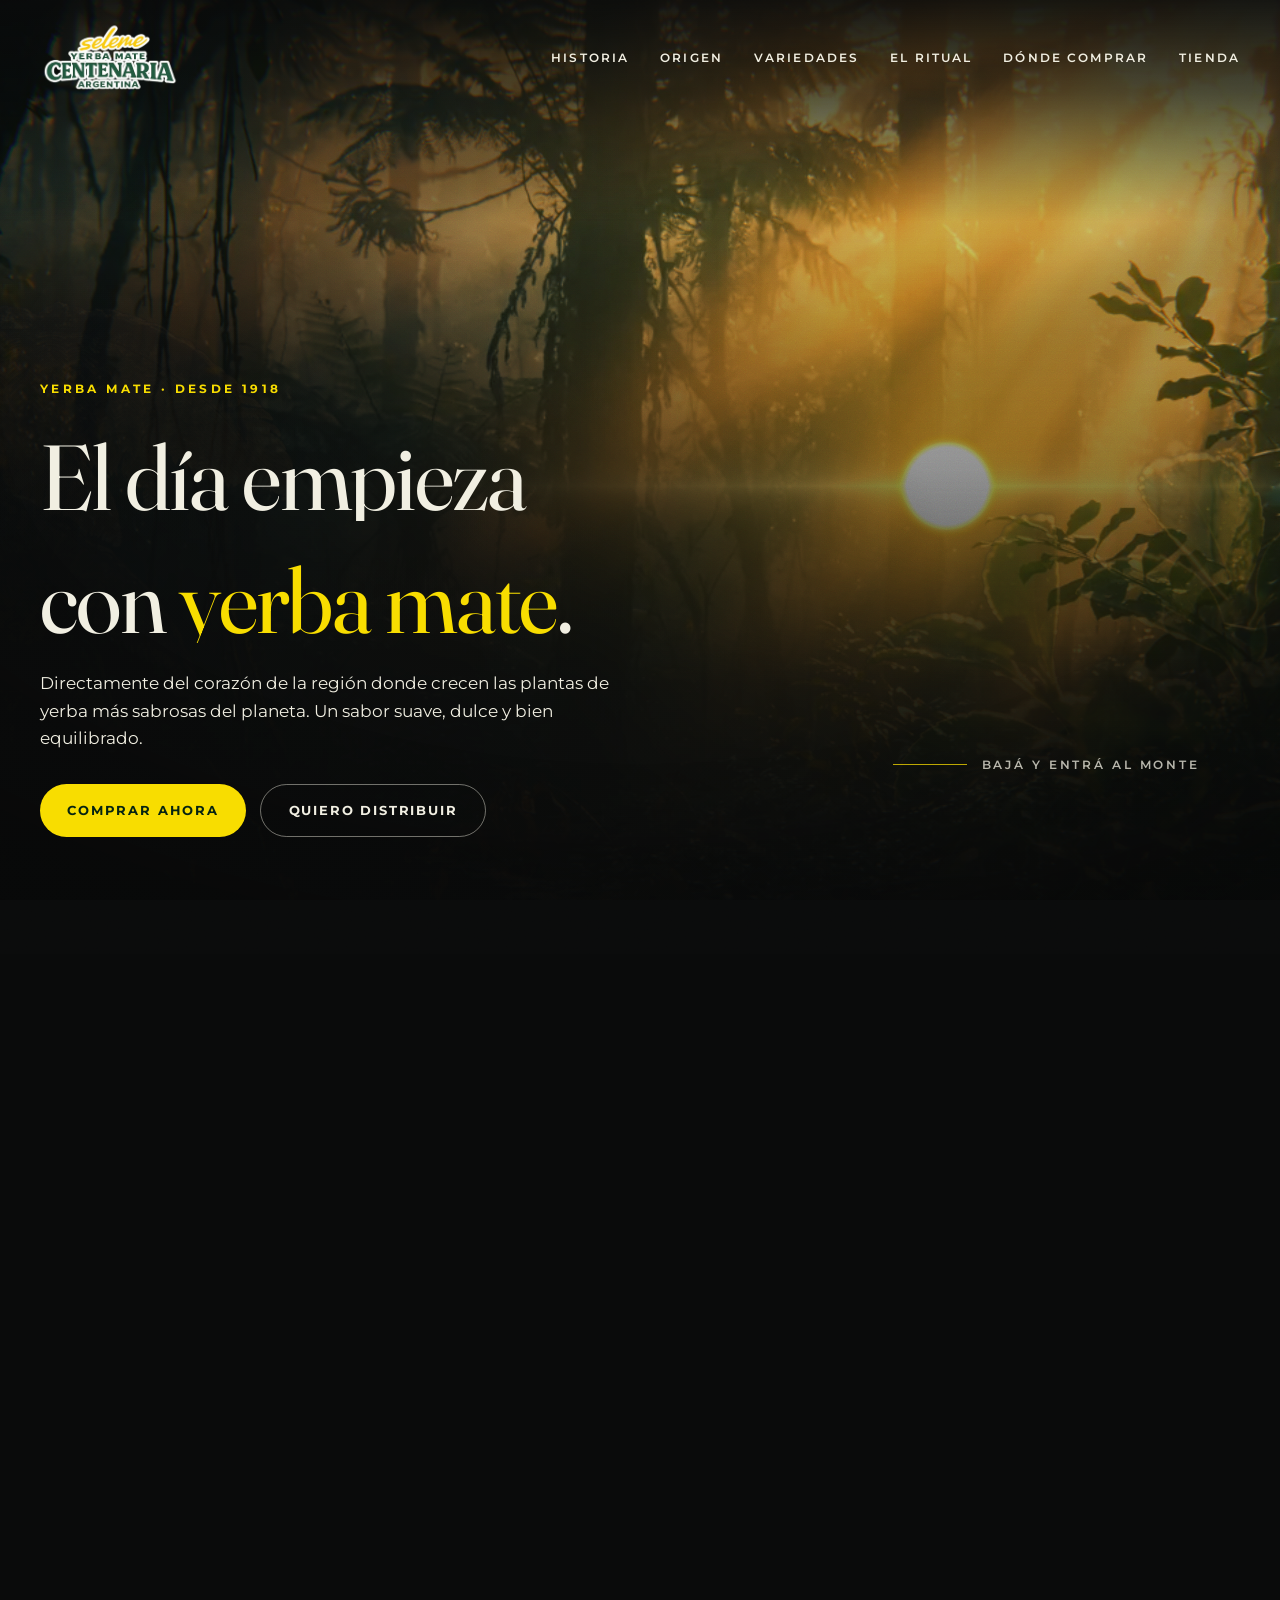
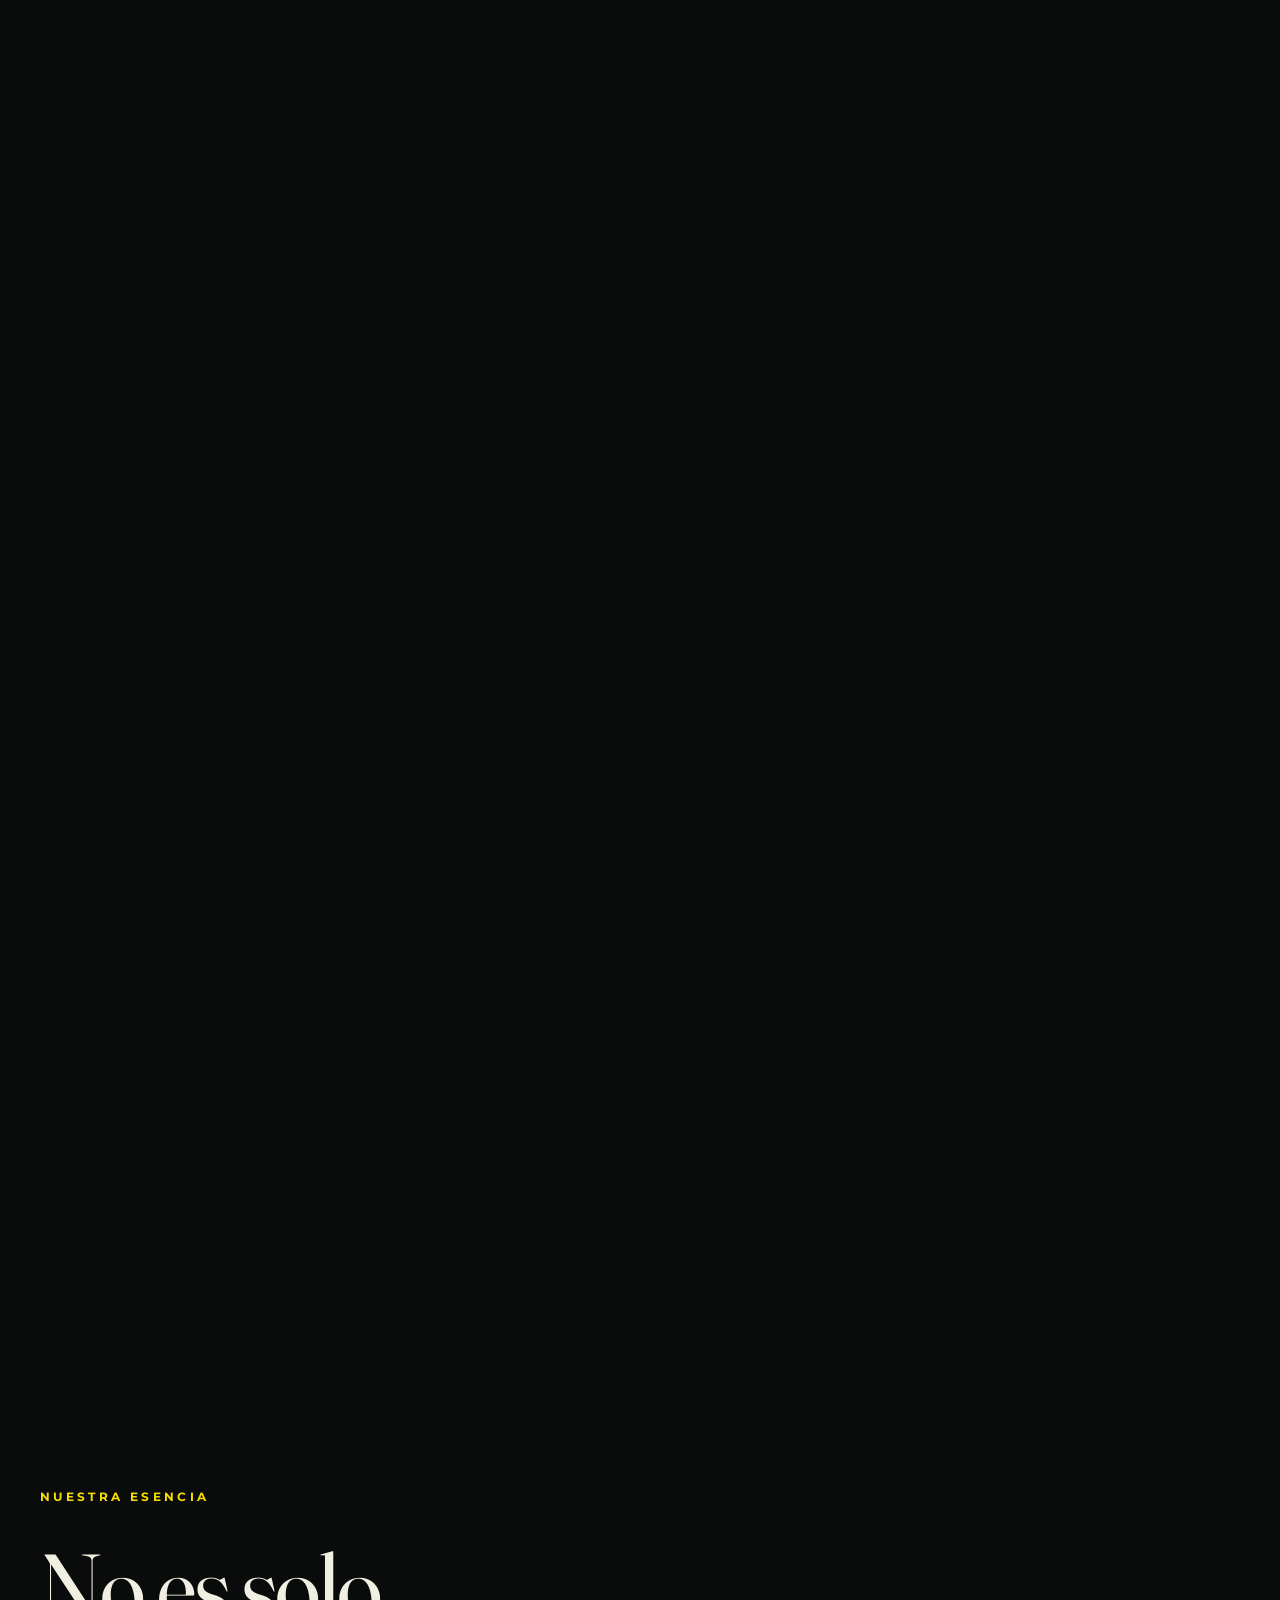
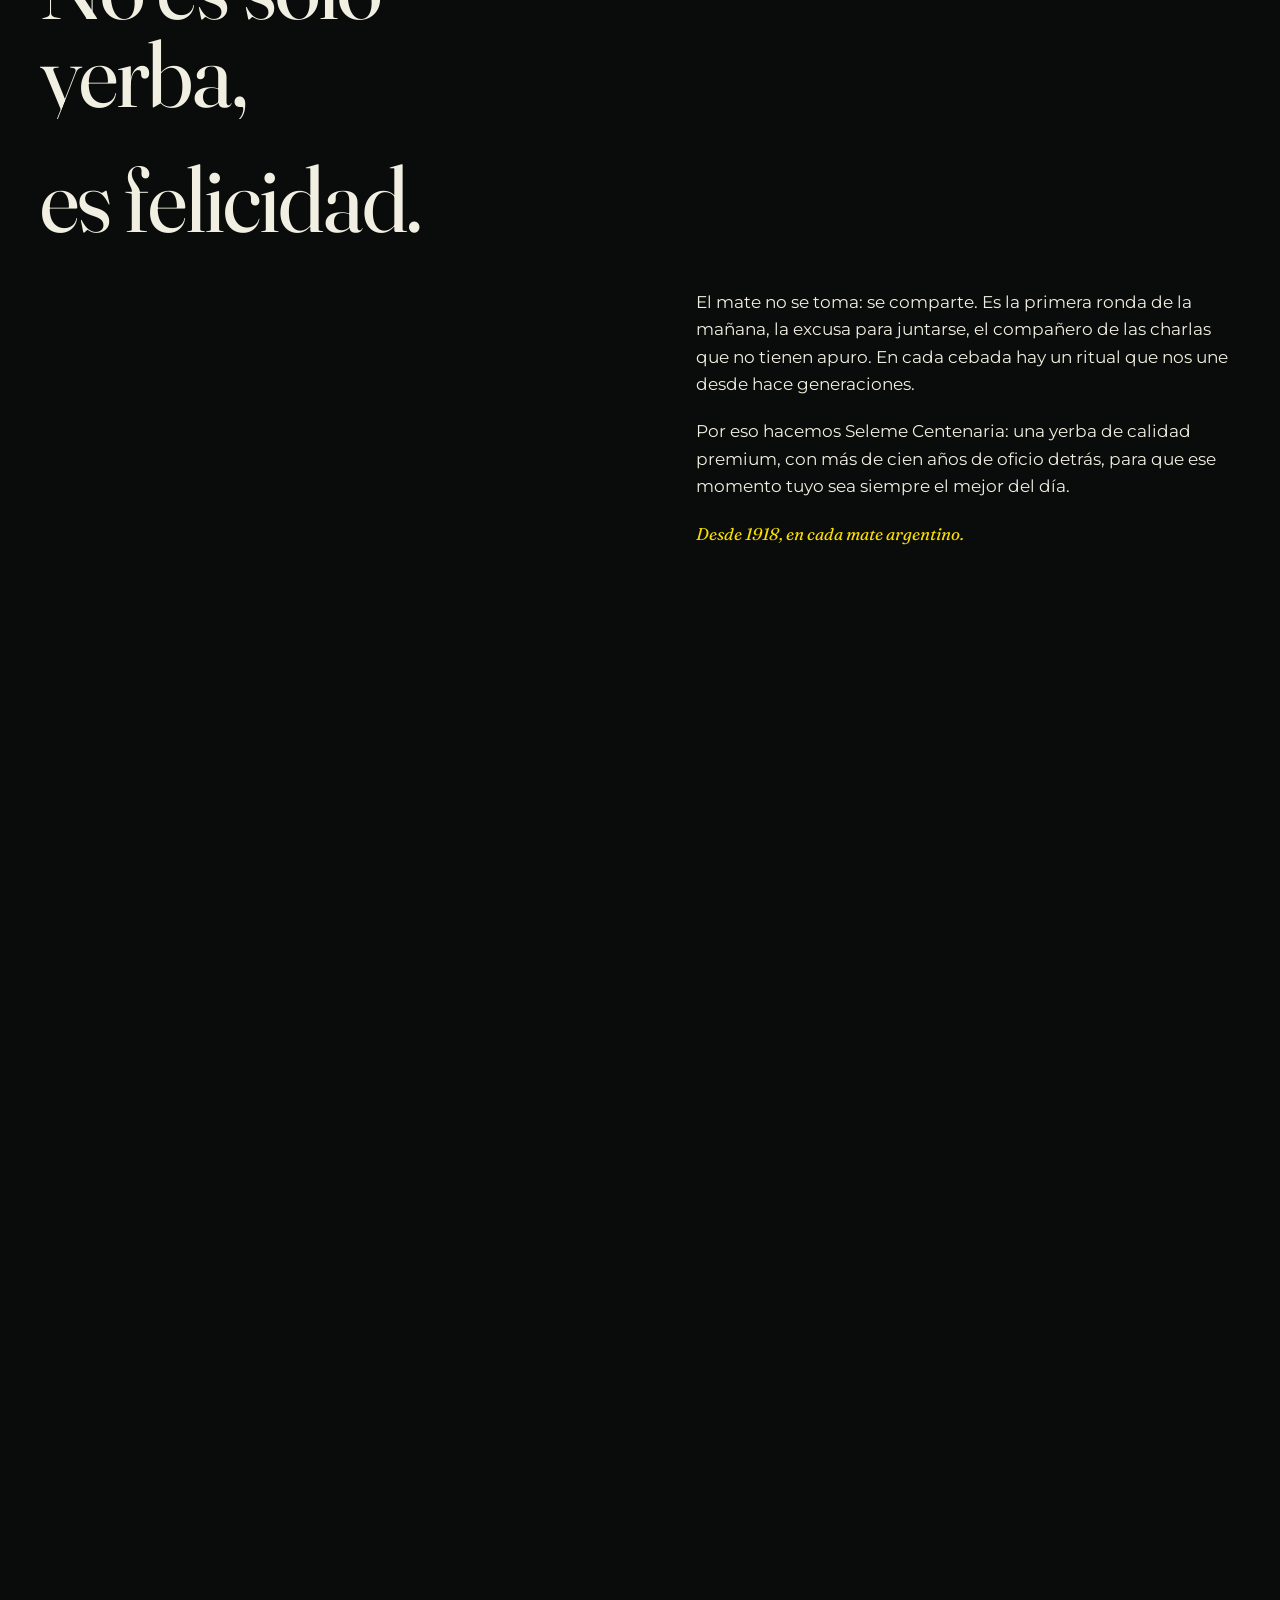
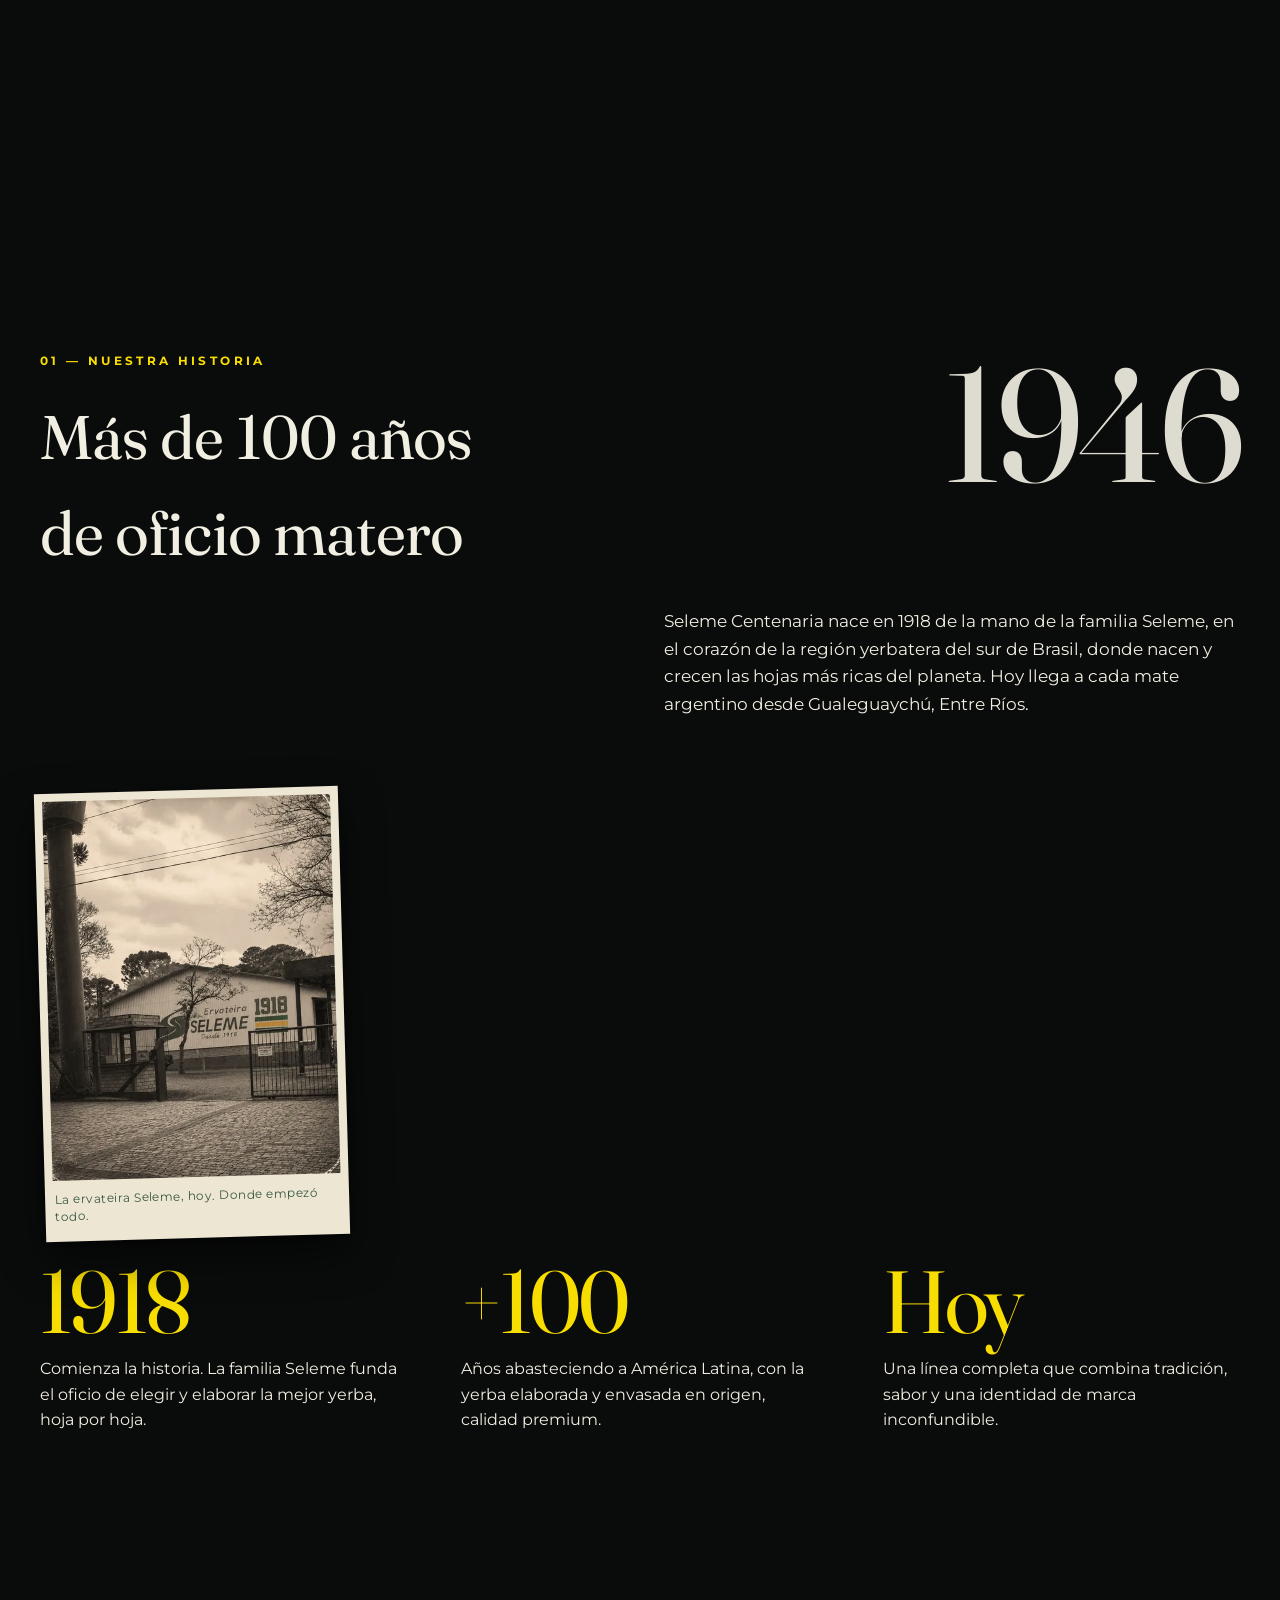
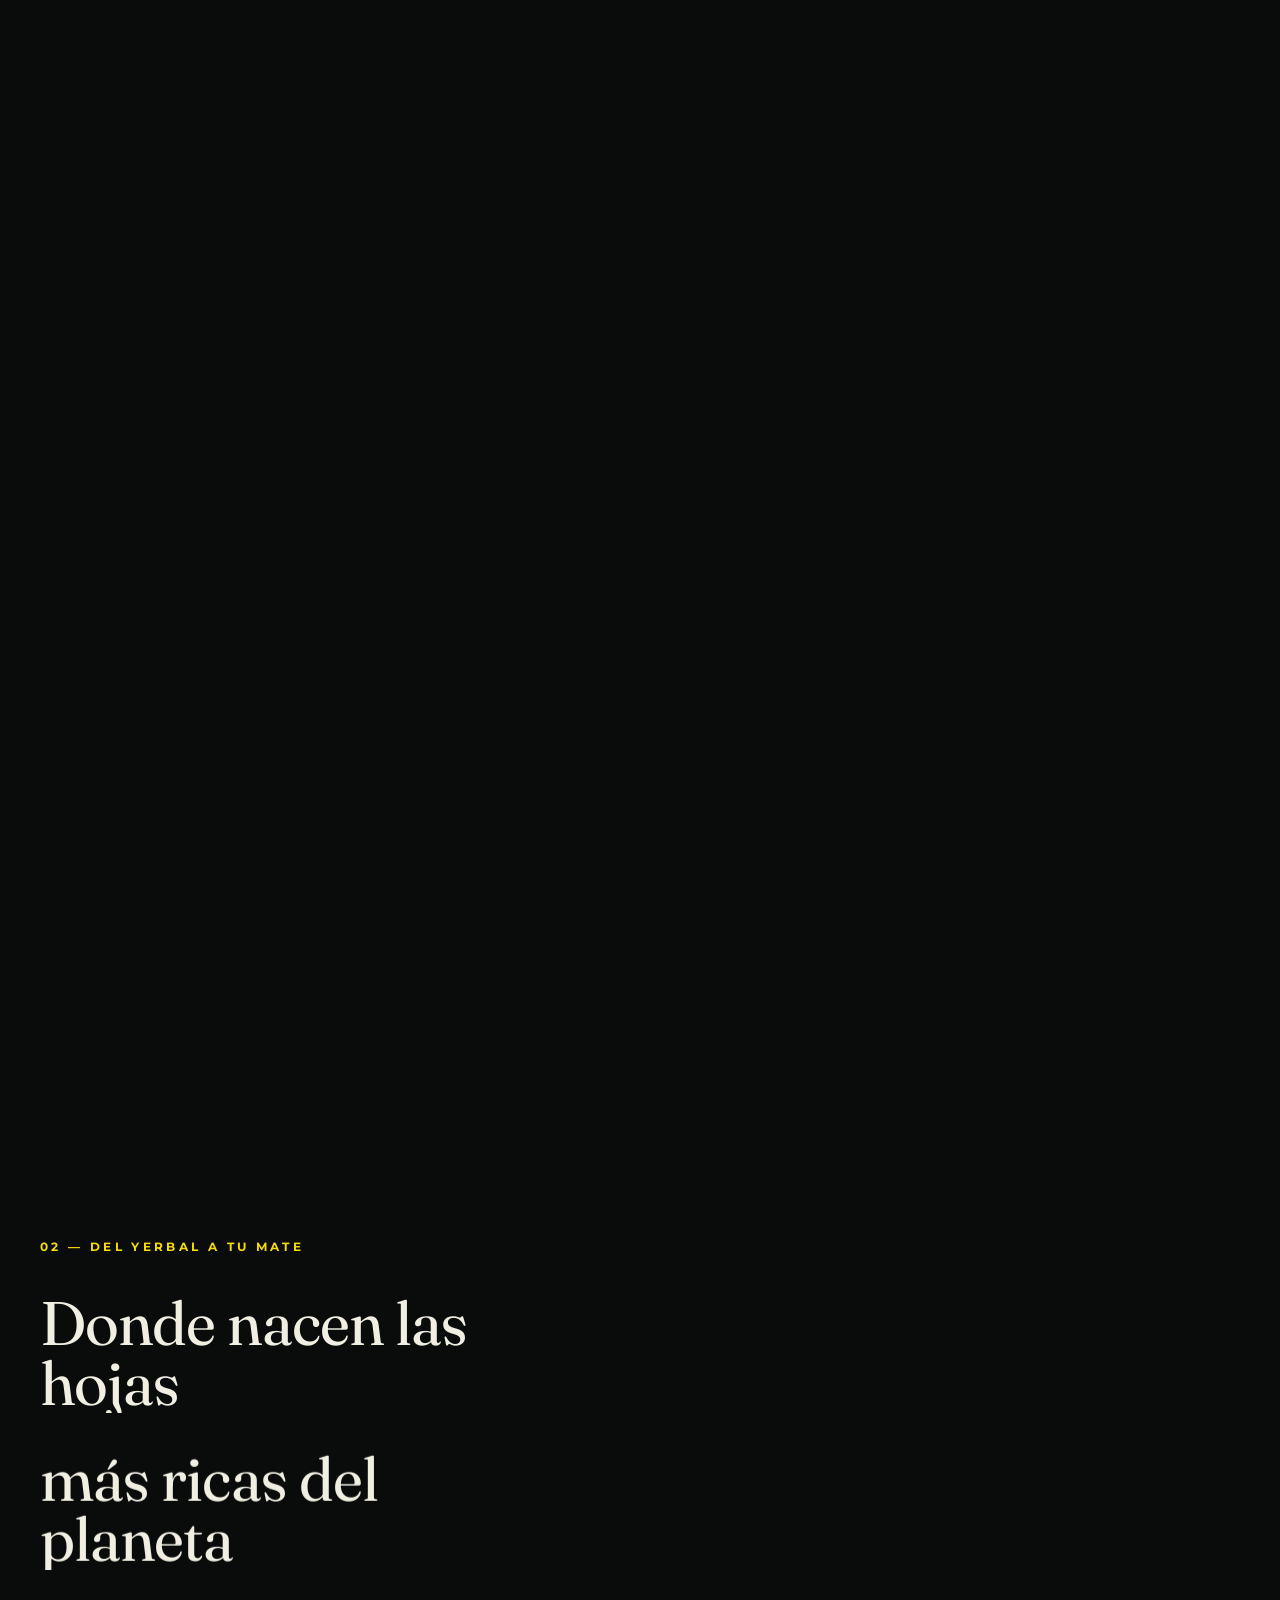
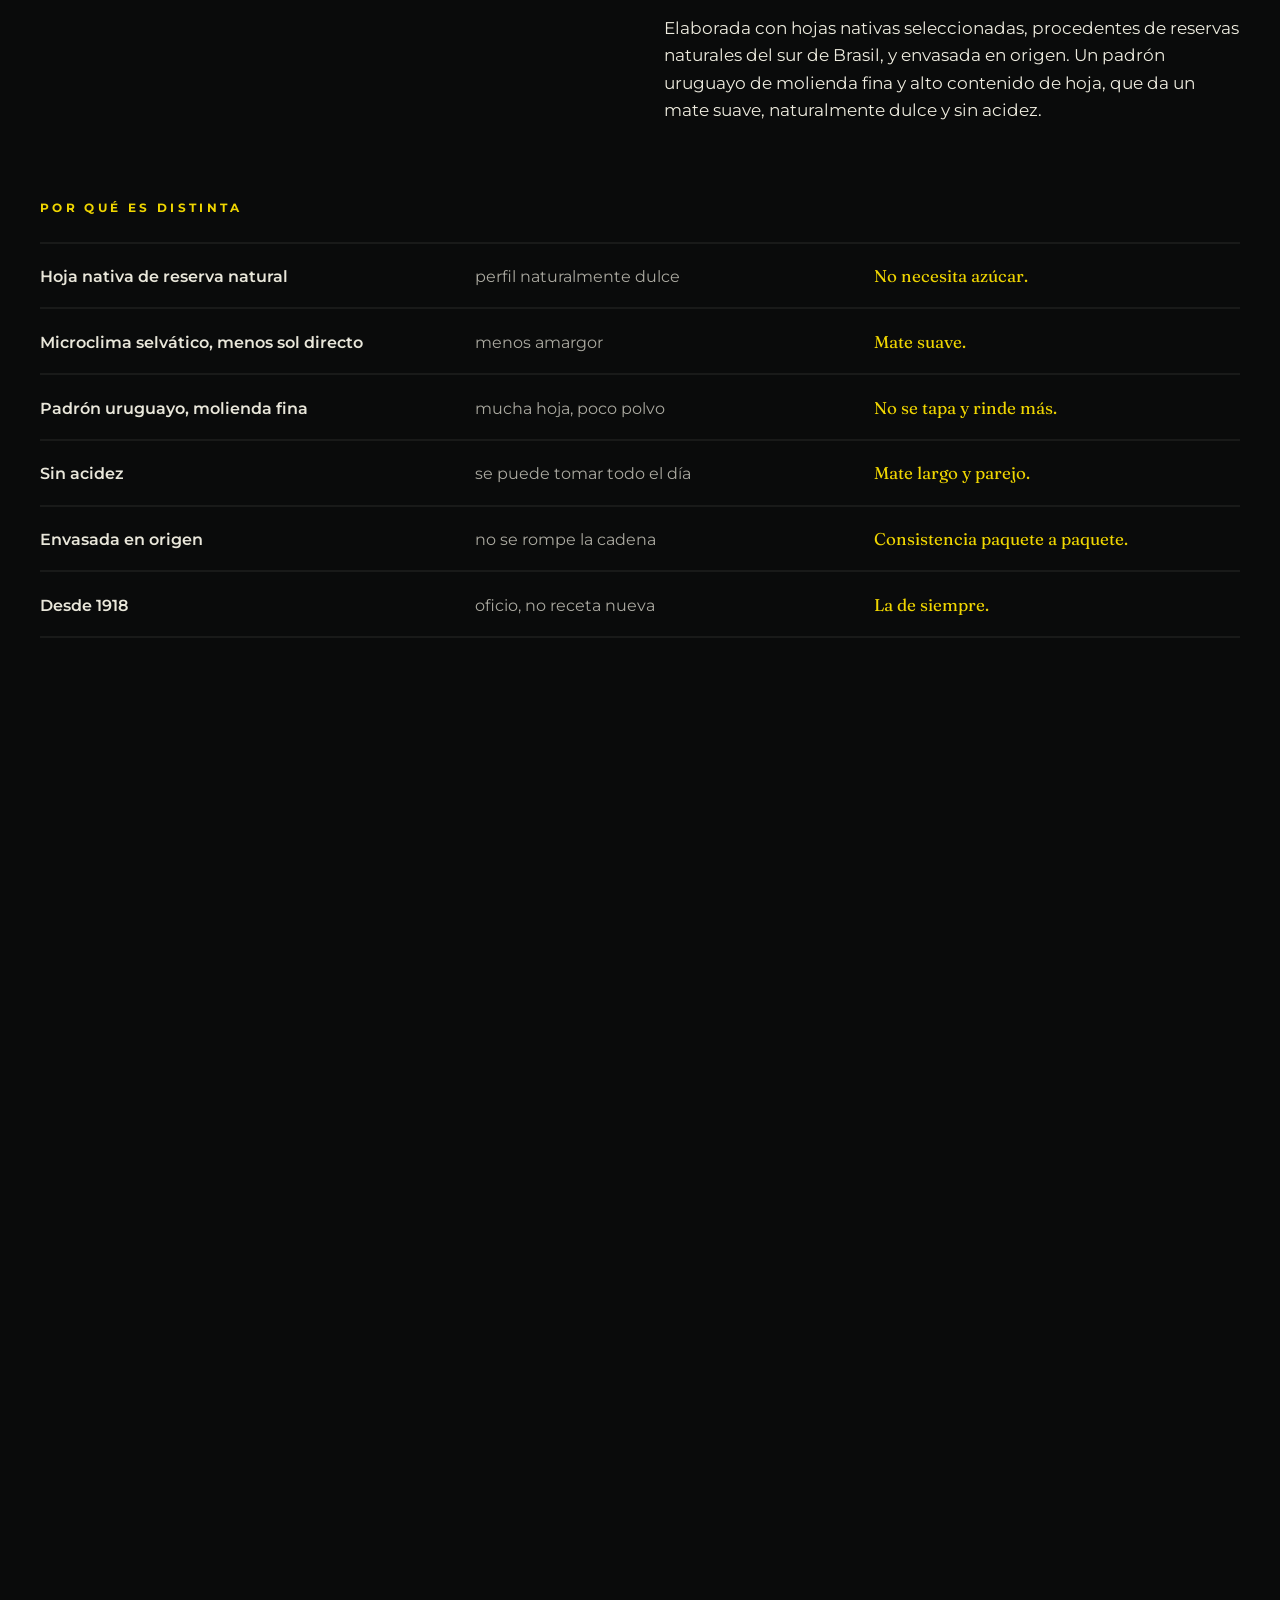
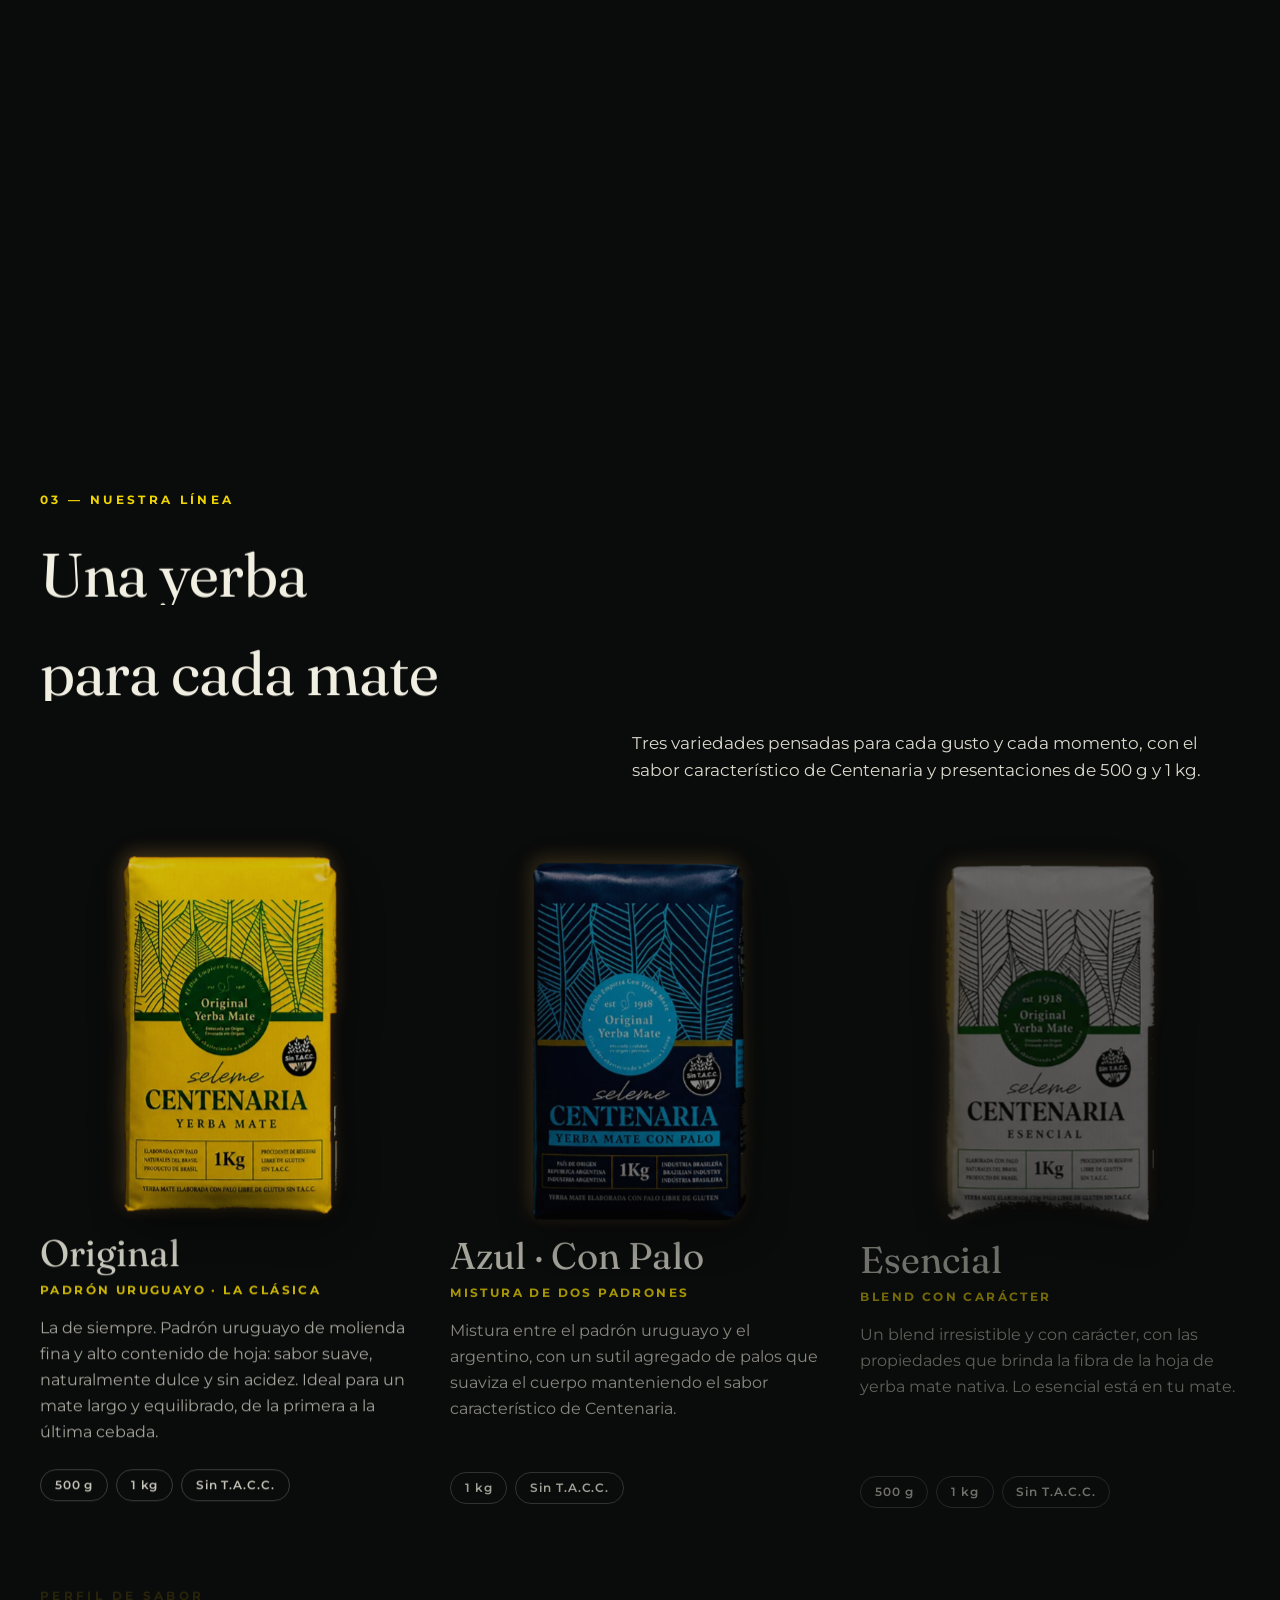
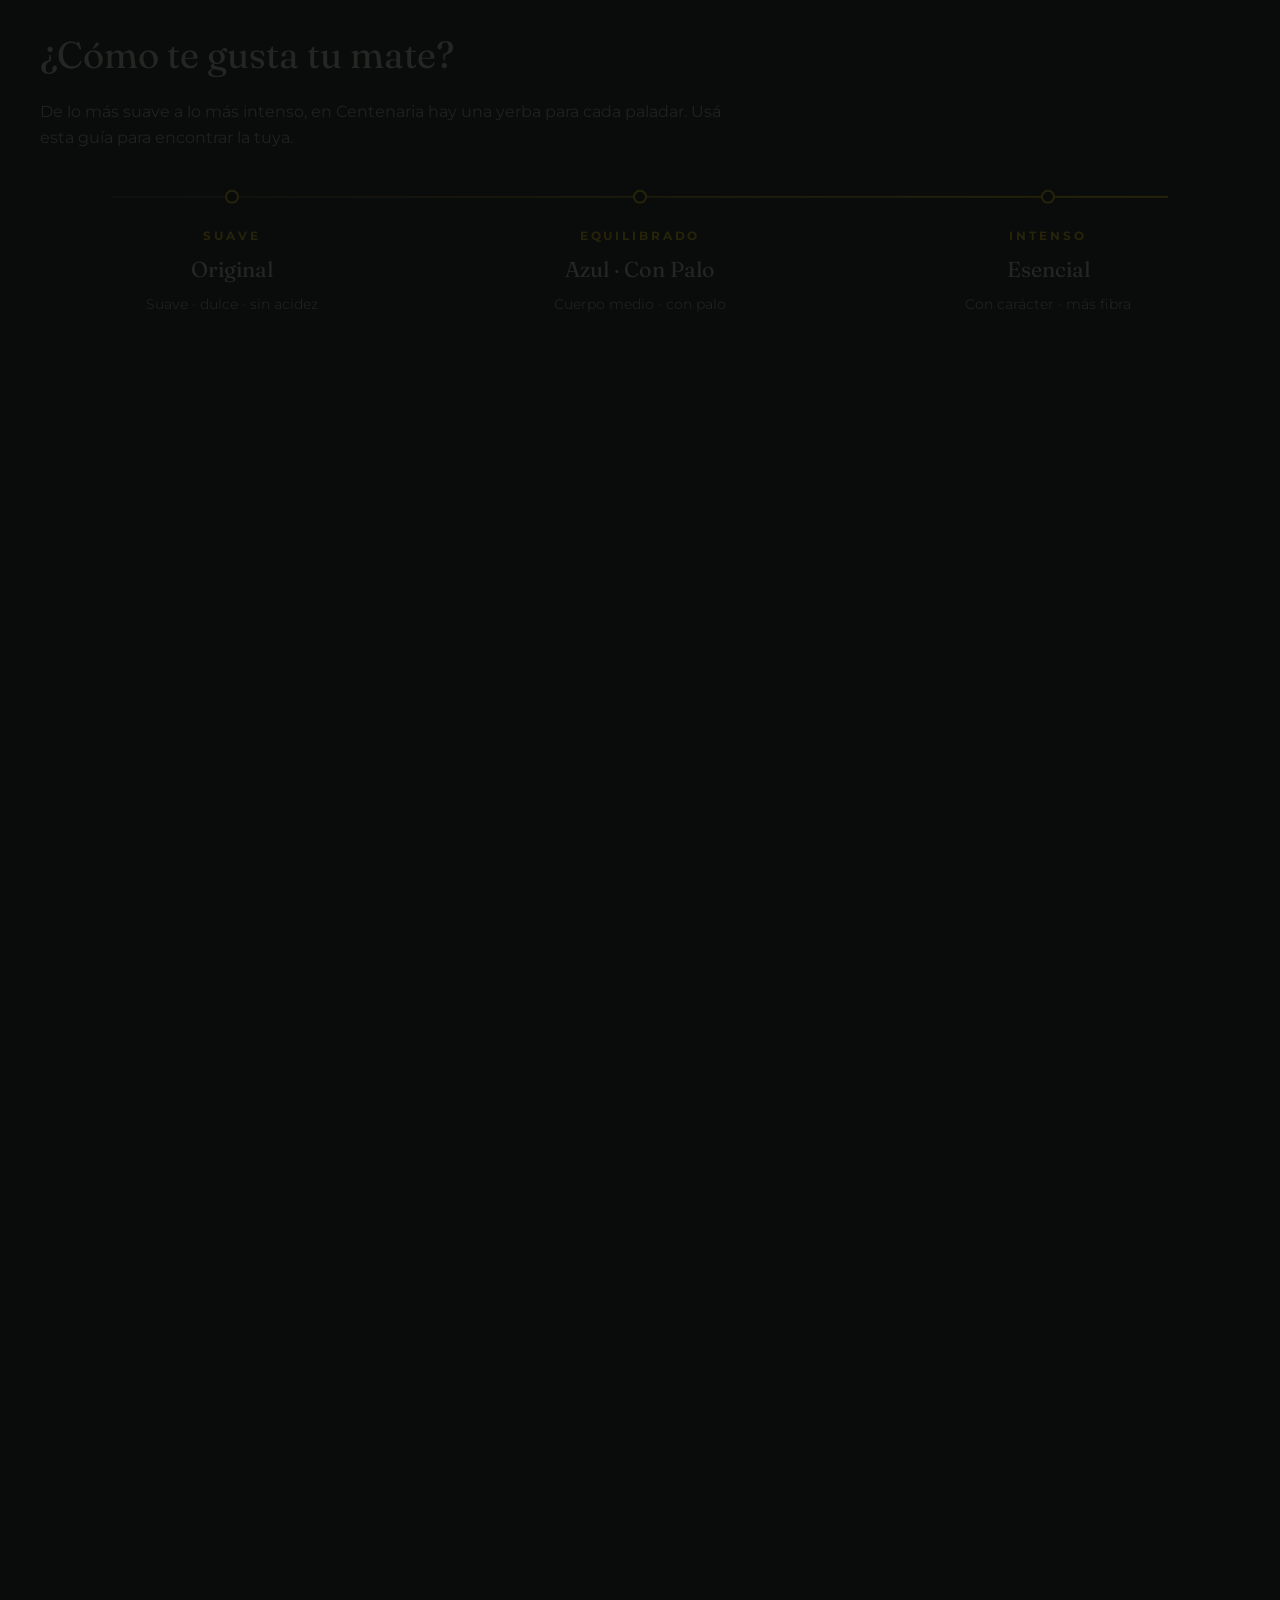
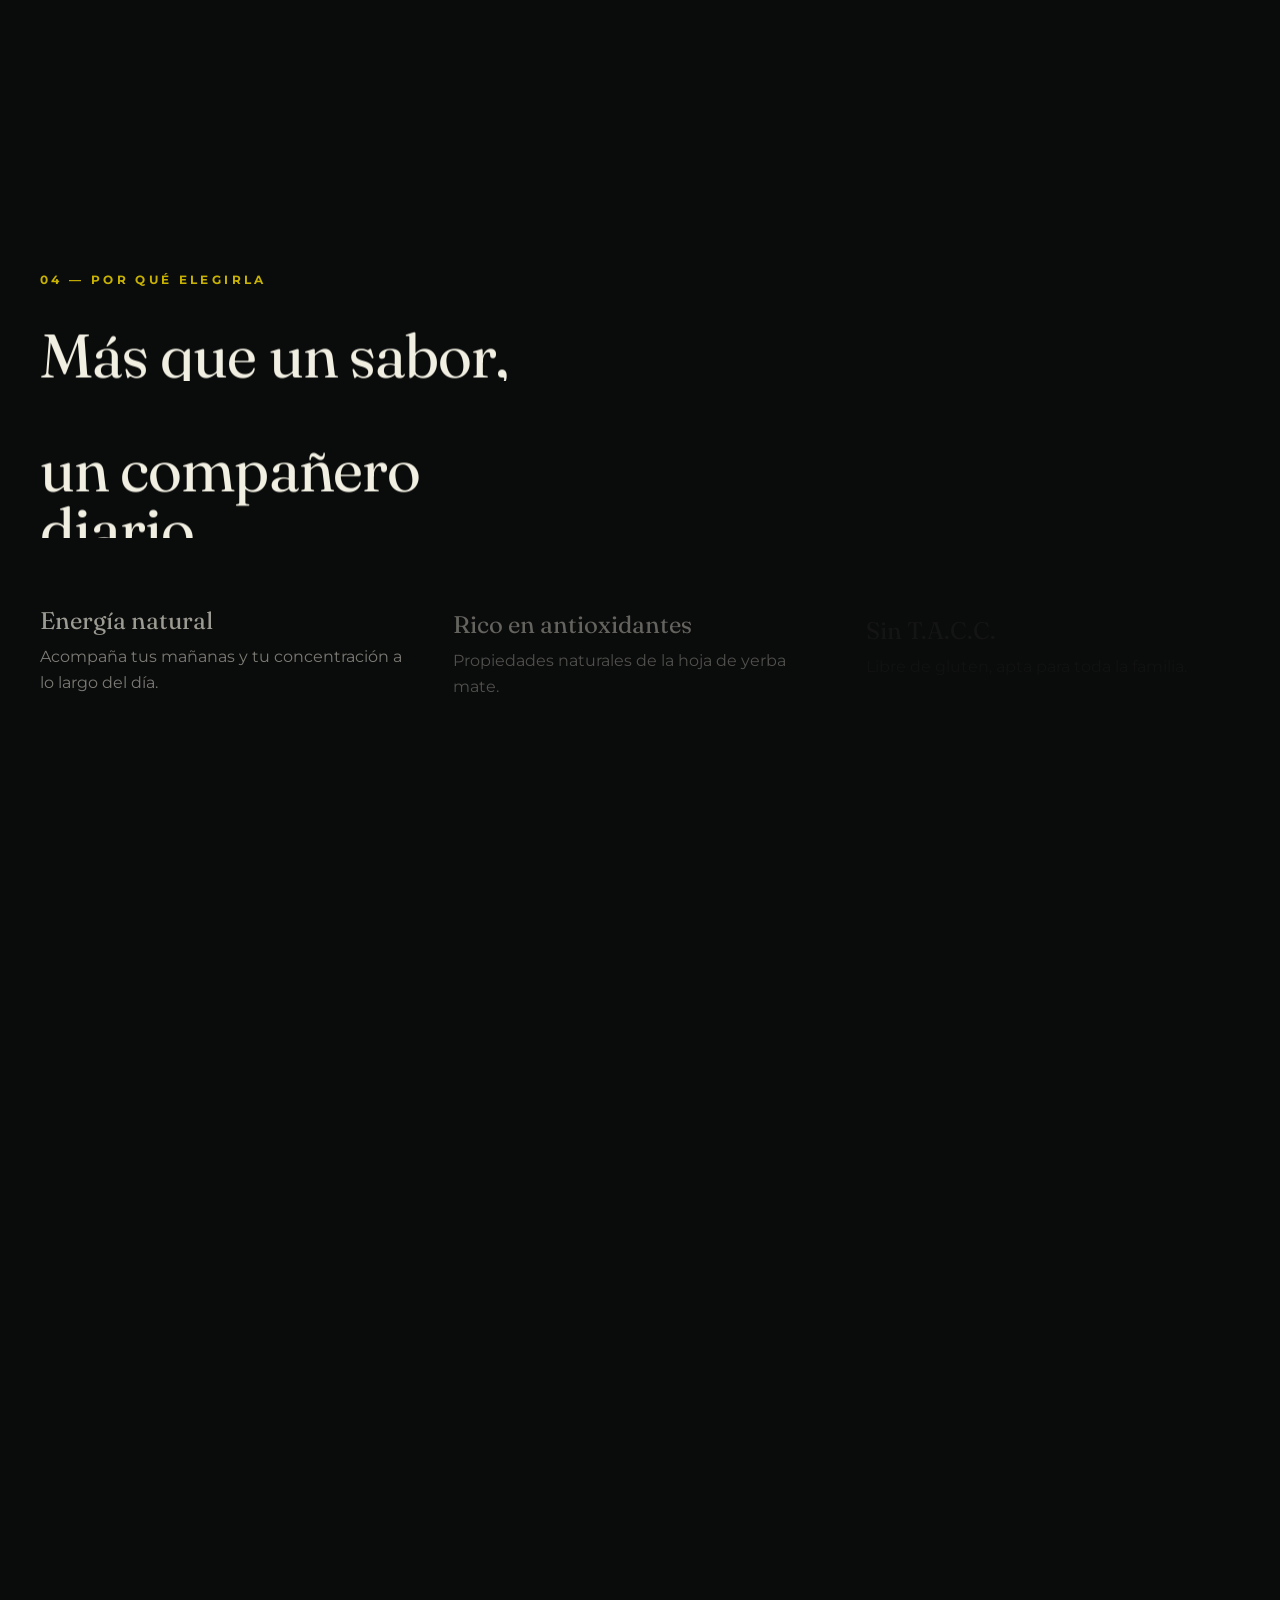
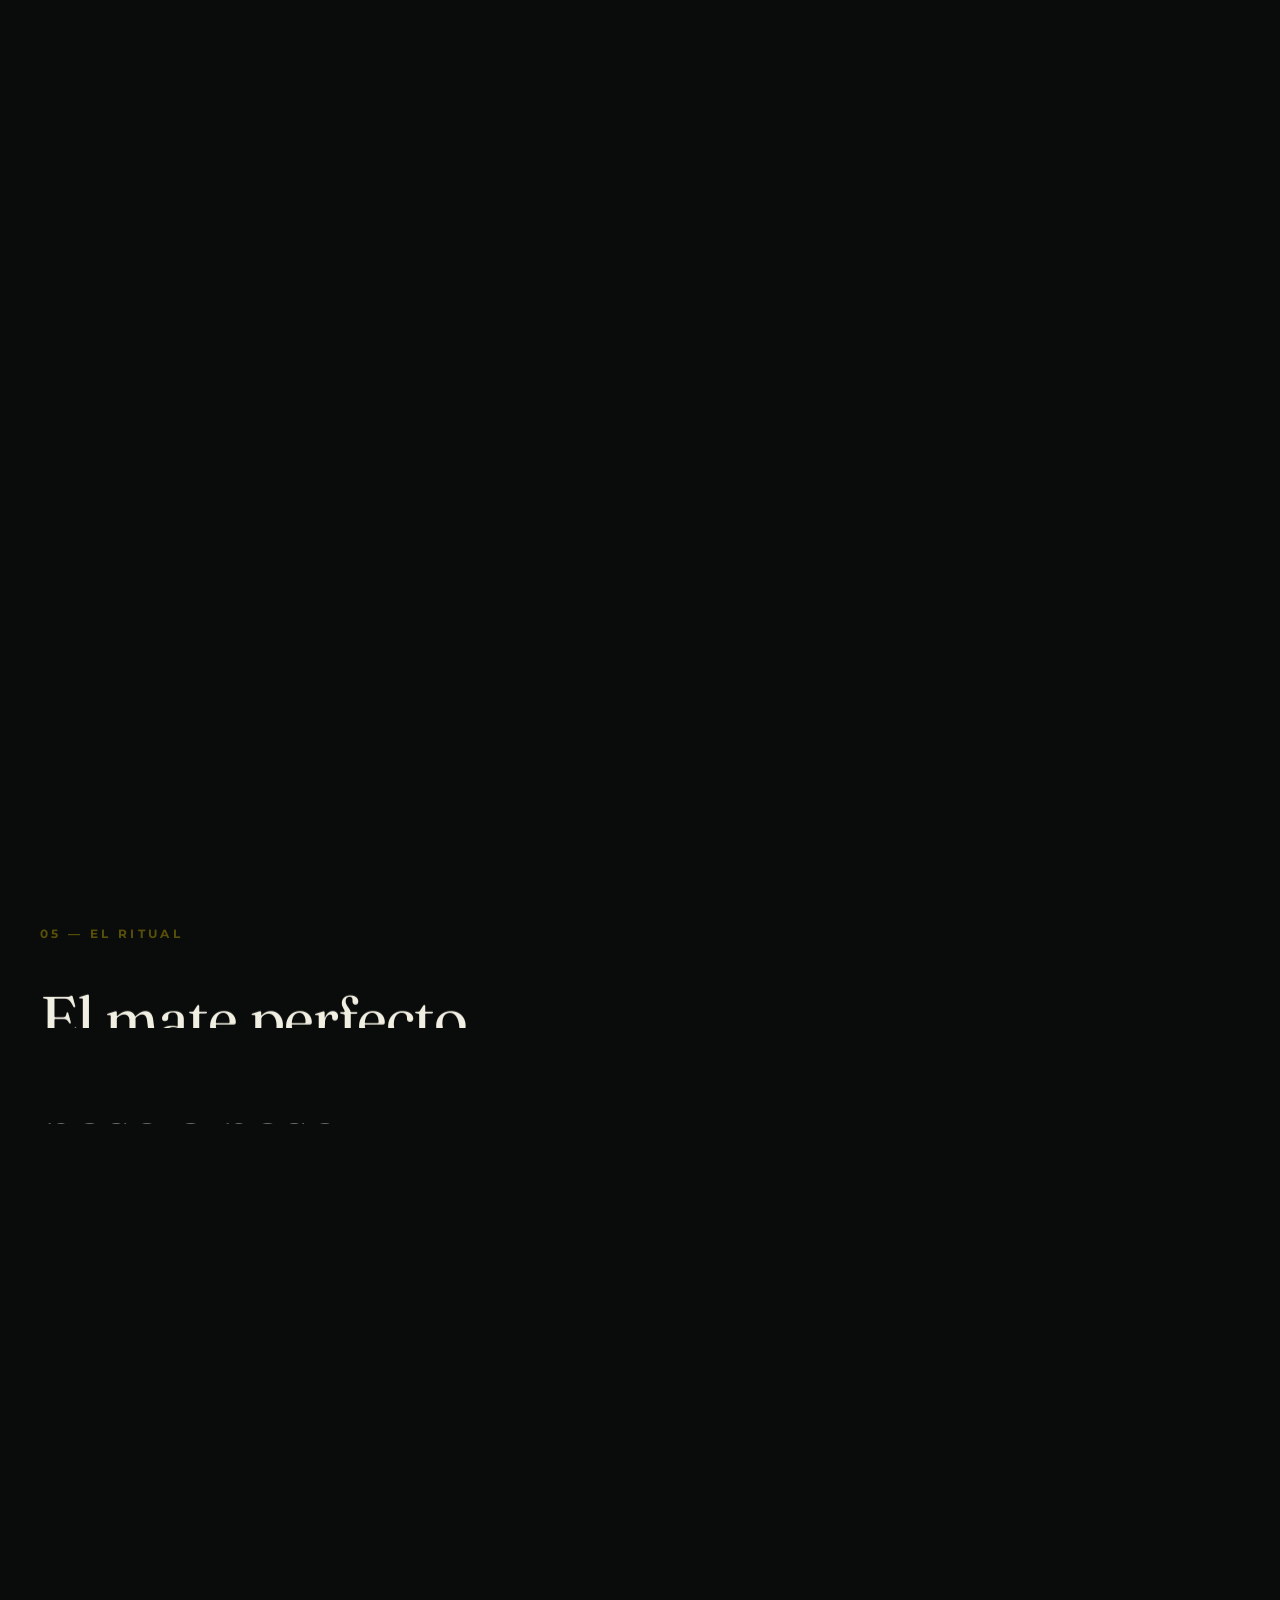
==== commit 09bf2646: ""yerba mate" se enciende en dorado en el titular del hero Arranca crema, como el resto del titulo, y" ====
--- a/index.html
+++ b/index.html
@@ -360,7 +360,7 @@
       <p class="volanta hero__volanta reveal">Yerba Mate <span aria-hidden="true">·</span> Desde 1918</p>
       <h1 class="hero__titulo">
         <span class="linea"><span>El día empieza</span></span>
-        <span class="linea"><span>con yerba mate.</span></span>
+        <span class="linea"><span>con <span class="hero__acento">yerba mate</span>.</span></span>
       </h1>
       <p class="hero__bajada reveal">Directamente del corazón de la región donde crecen las plantas de yerba más sabrosas del planeta. Un sabor suave, dulce y bien equilibrado.</p>
       <div class="hero__acciones reveal">
--- a/css/estilo.css
+++ b/css/estilo.css
@@ -267,6 +267,12 @@
 .hero__titulo{margin:0;font-family:Fraunces,Georgia,serif;font-weight:400;
   font-size:var(--display-1);line-height:.94;letter-spacing:-.018em;
   color:var(--crema)}
+/* "yerba mate" cambia de color: el resto del titular queda crema. El default
+   es DORADO -el estado final-, no crema: si main.js no corre (sin GSAP) el
+   titulo se lee igual, ya con el acento puesto. Es main.js el que lo empieza
+   en crema y lo trae a este color en la entrada (mismo patron que .reveal:
+   el respaldo CSS es el estado visible, el JS es el que lo oculta primero). */
+.hero__acento{color:var(--oro)}
 .linea{display:block;overflow:hidden;padding-bottom:.06em}
 .linea>span{display:block;will-change:transform}
 .hero__bajada{margin:clamp(1.2rem,3vh,2rem) 0 0;max-width:38rem;font-size:var(--body-lg);
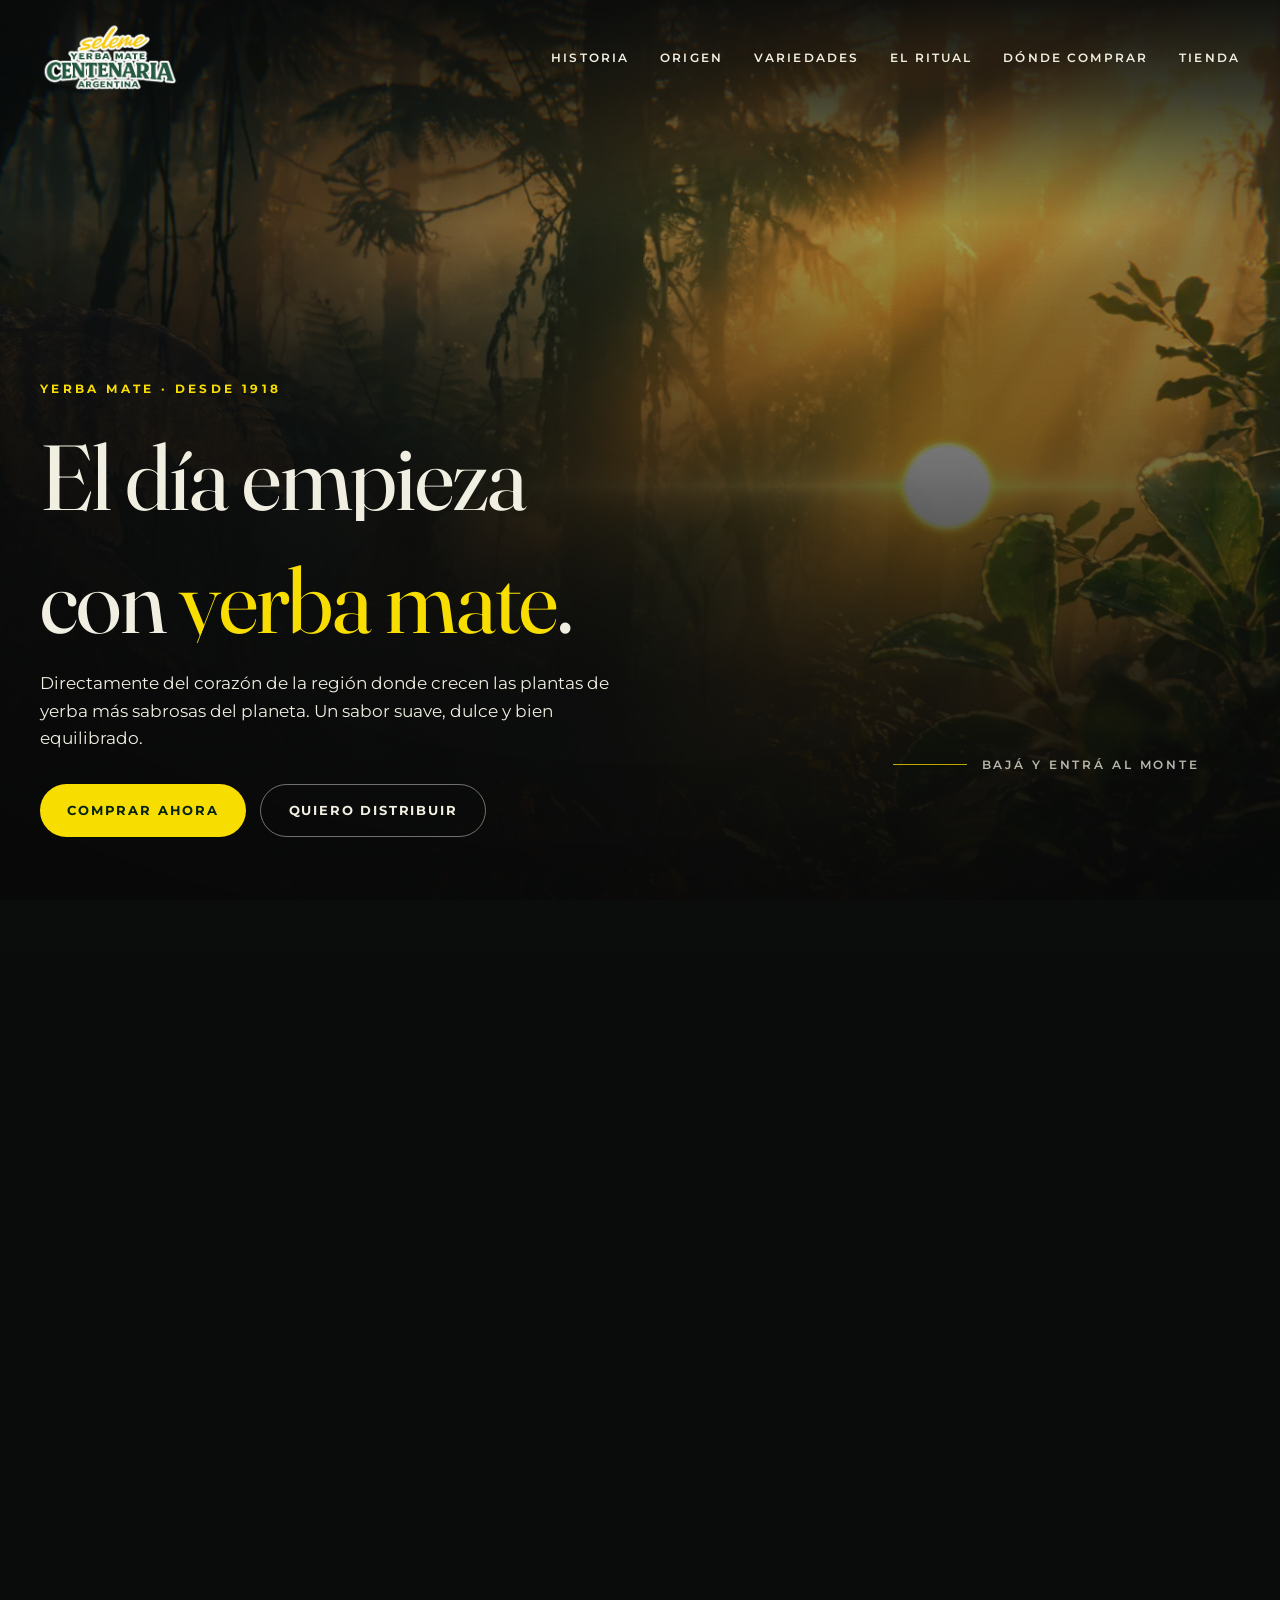
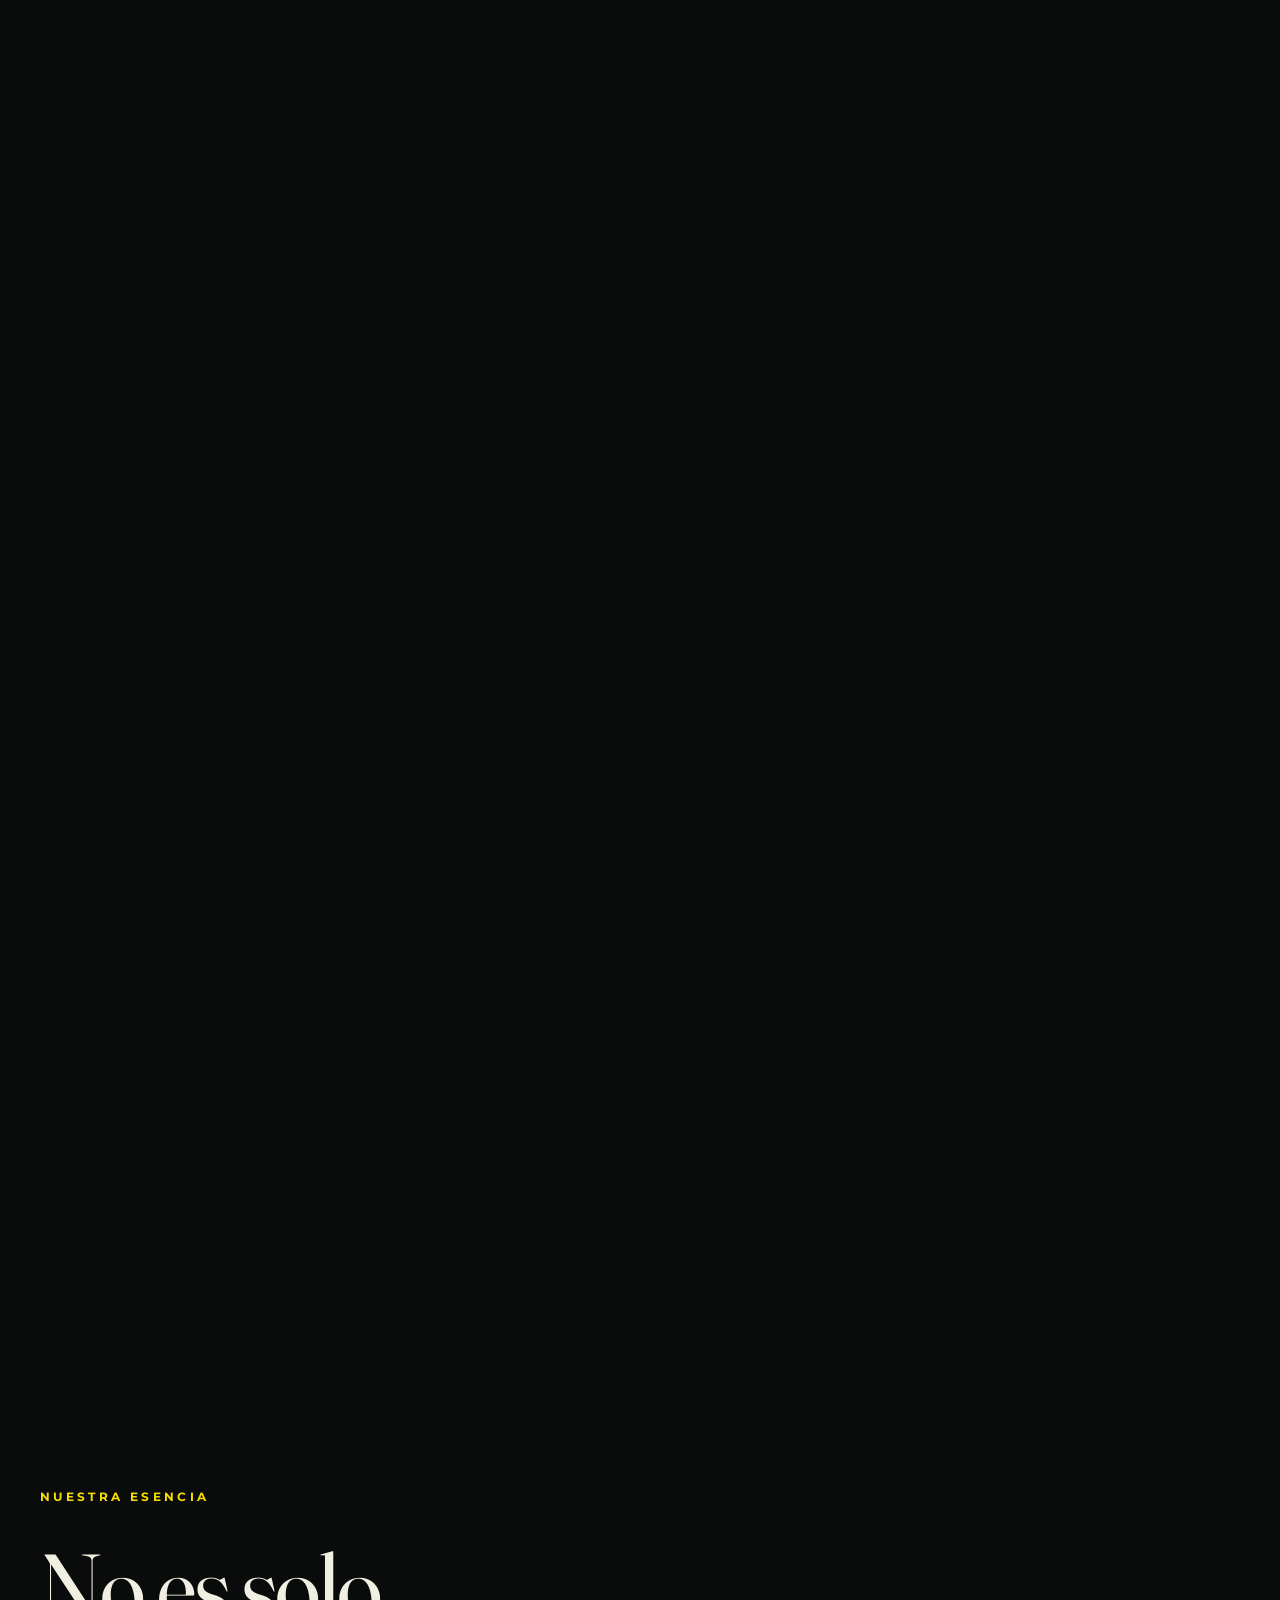
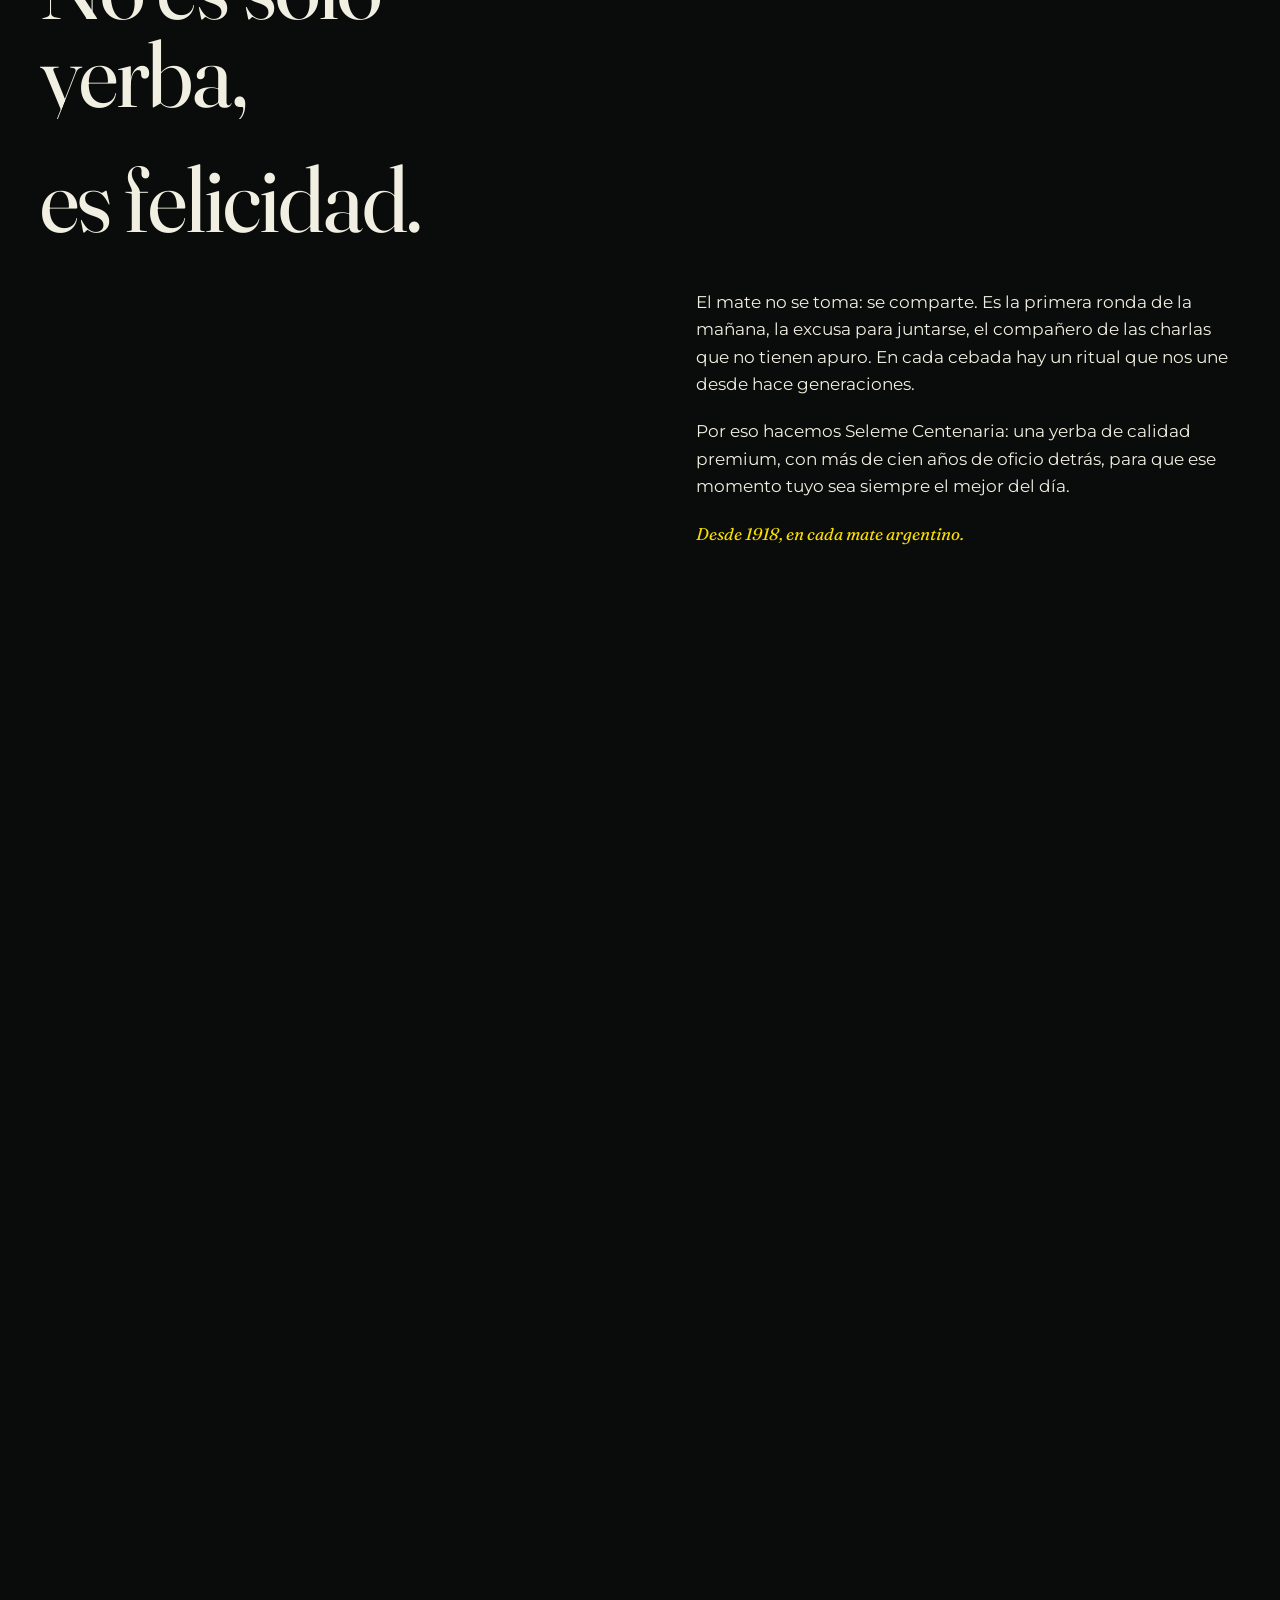
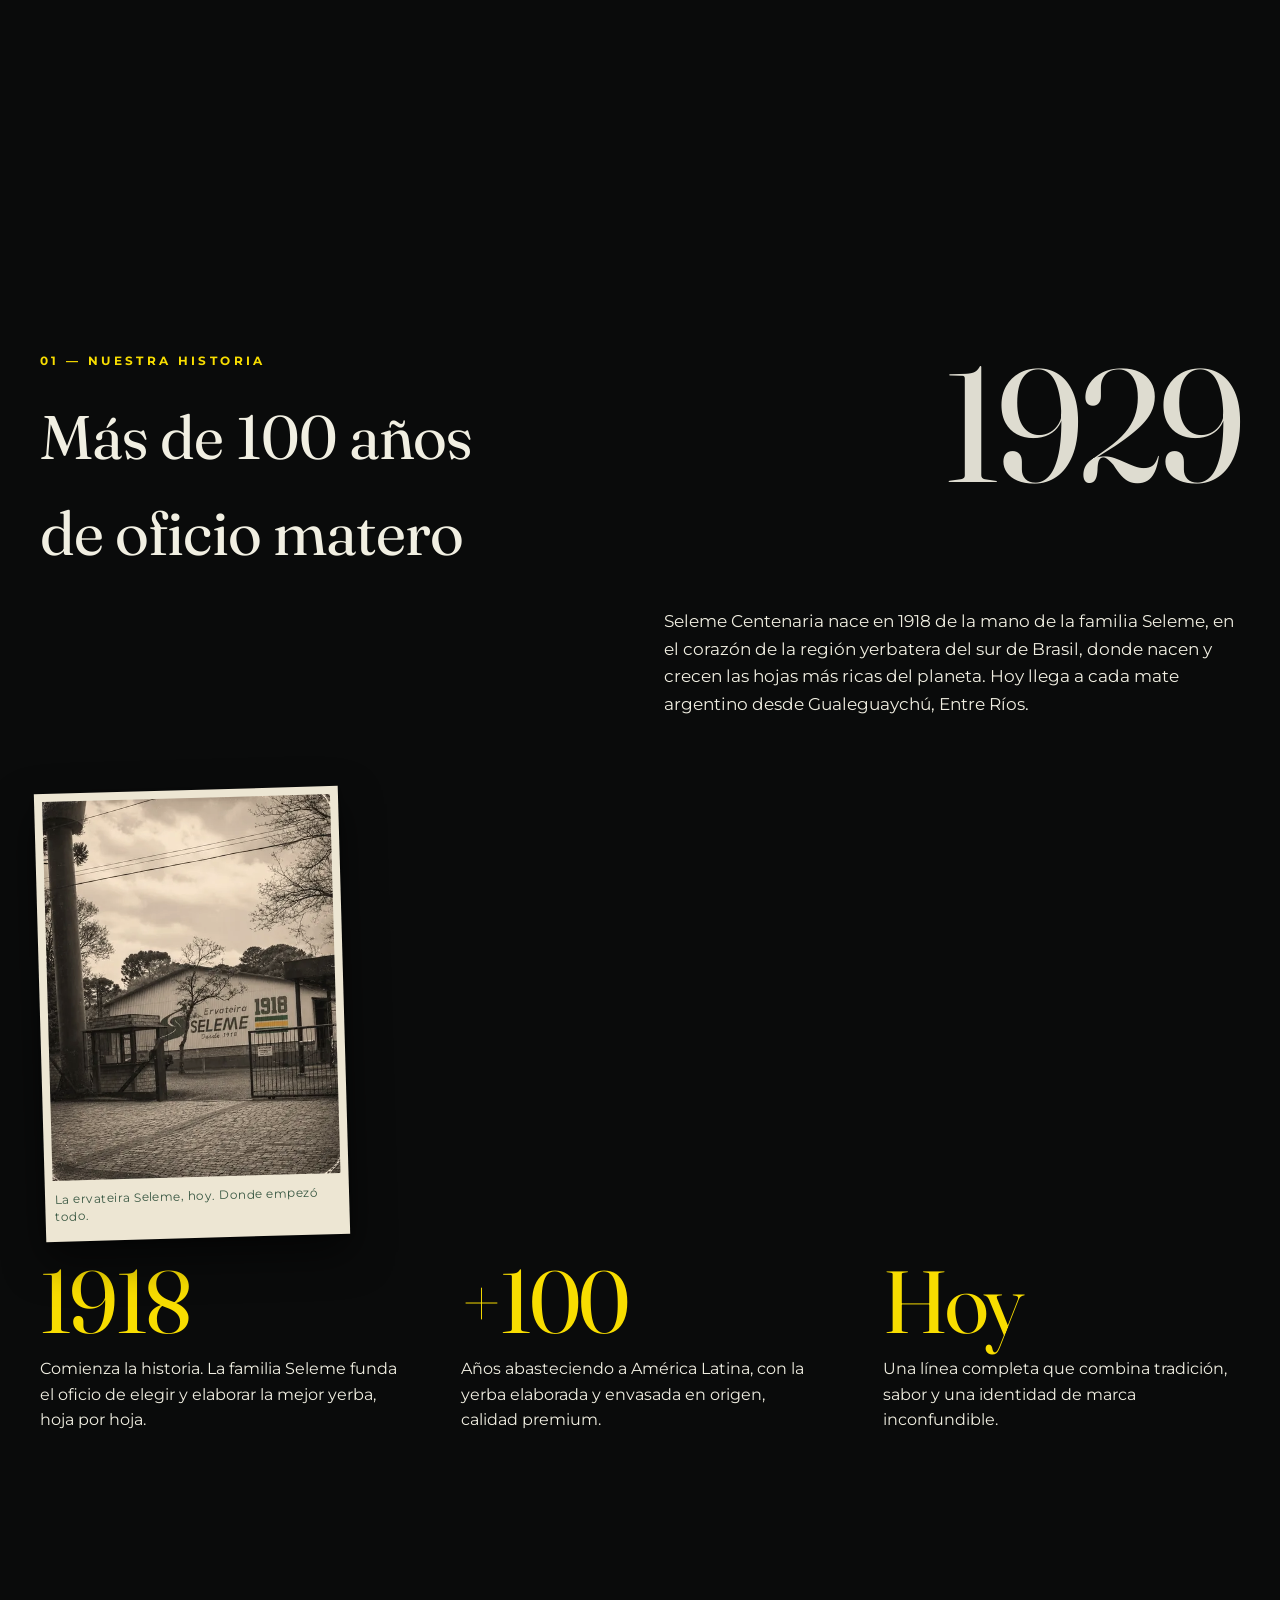
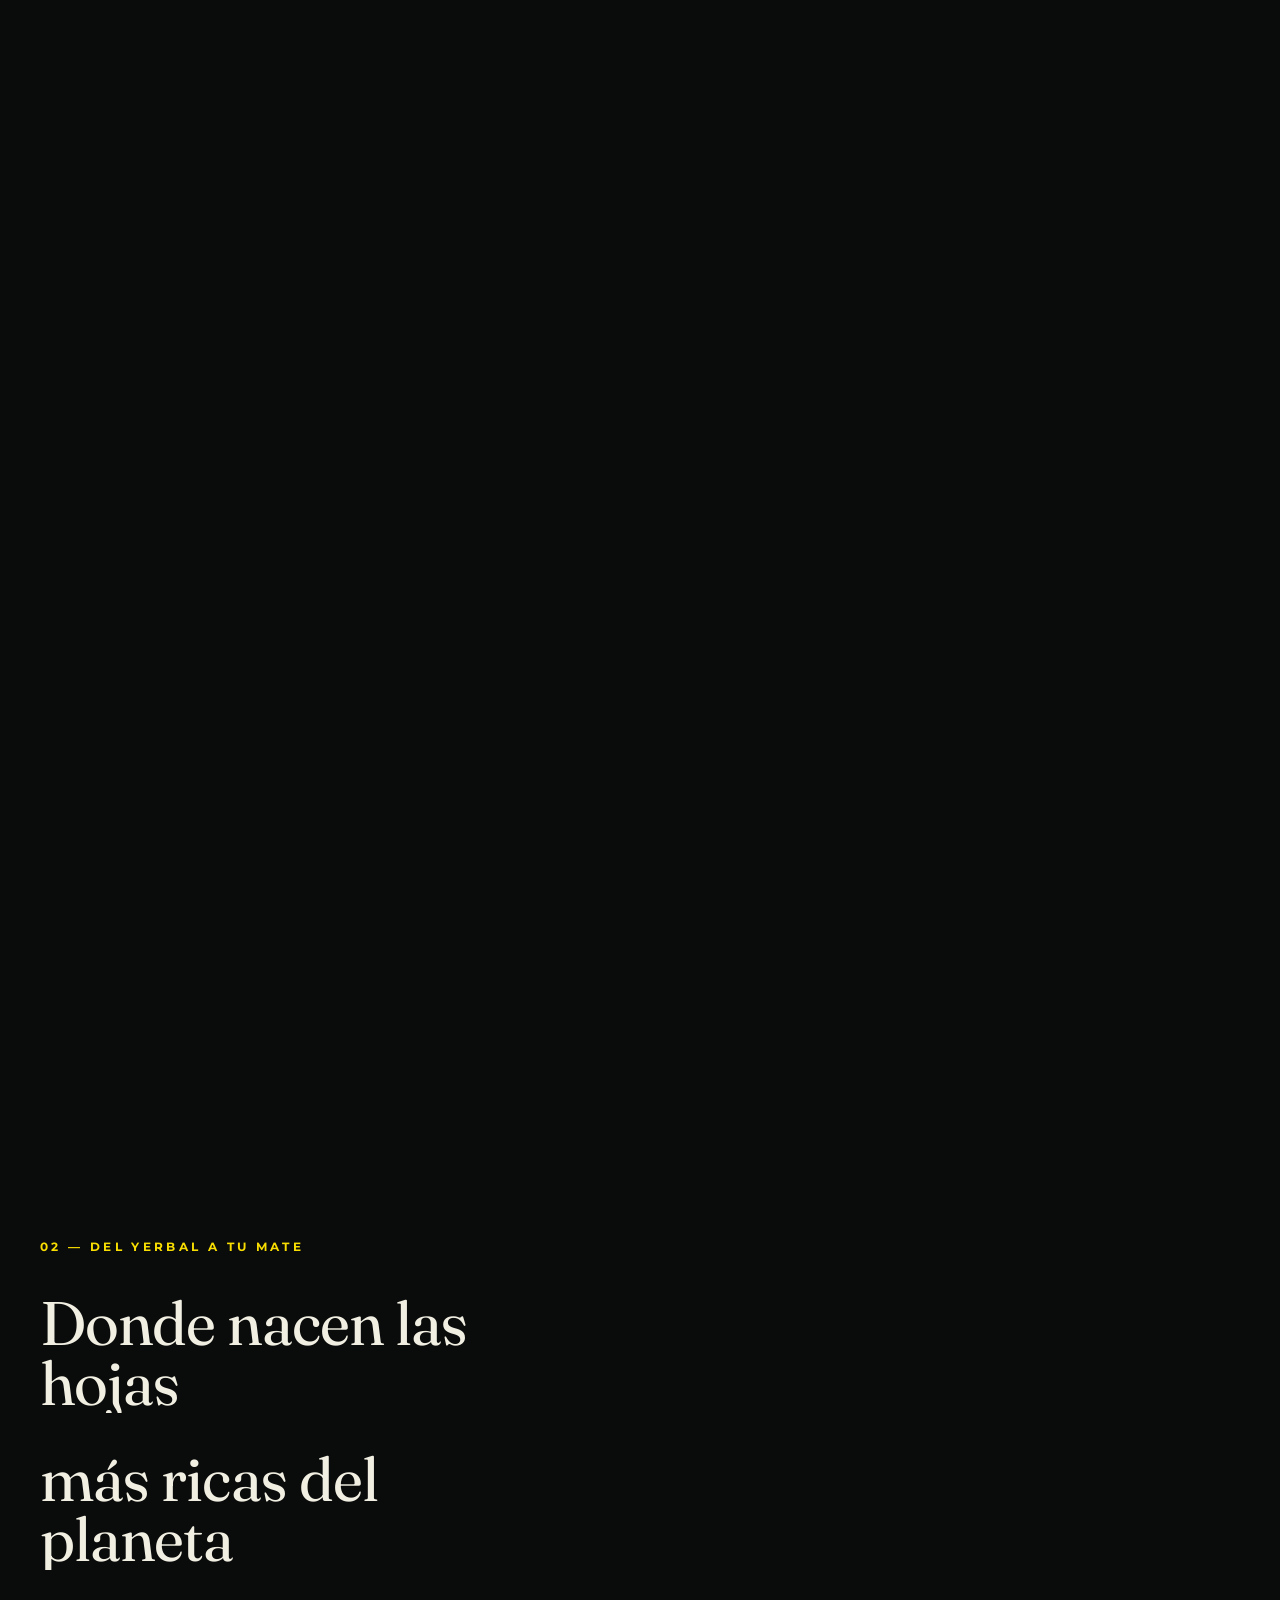
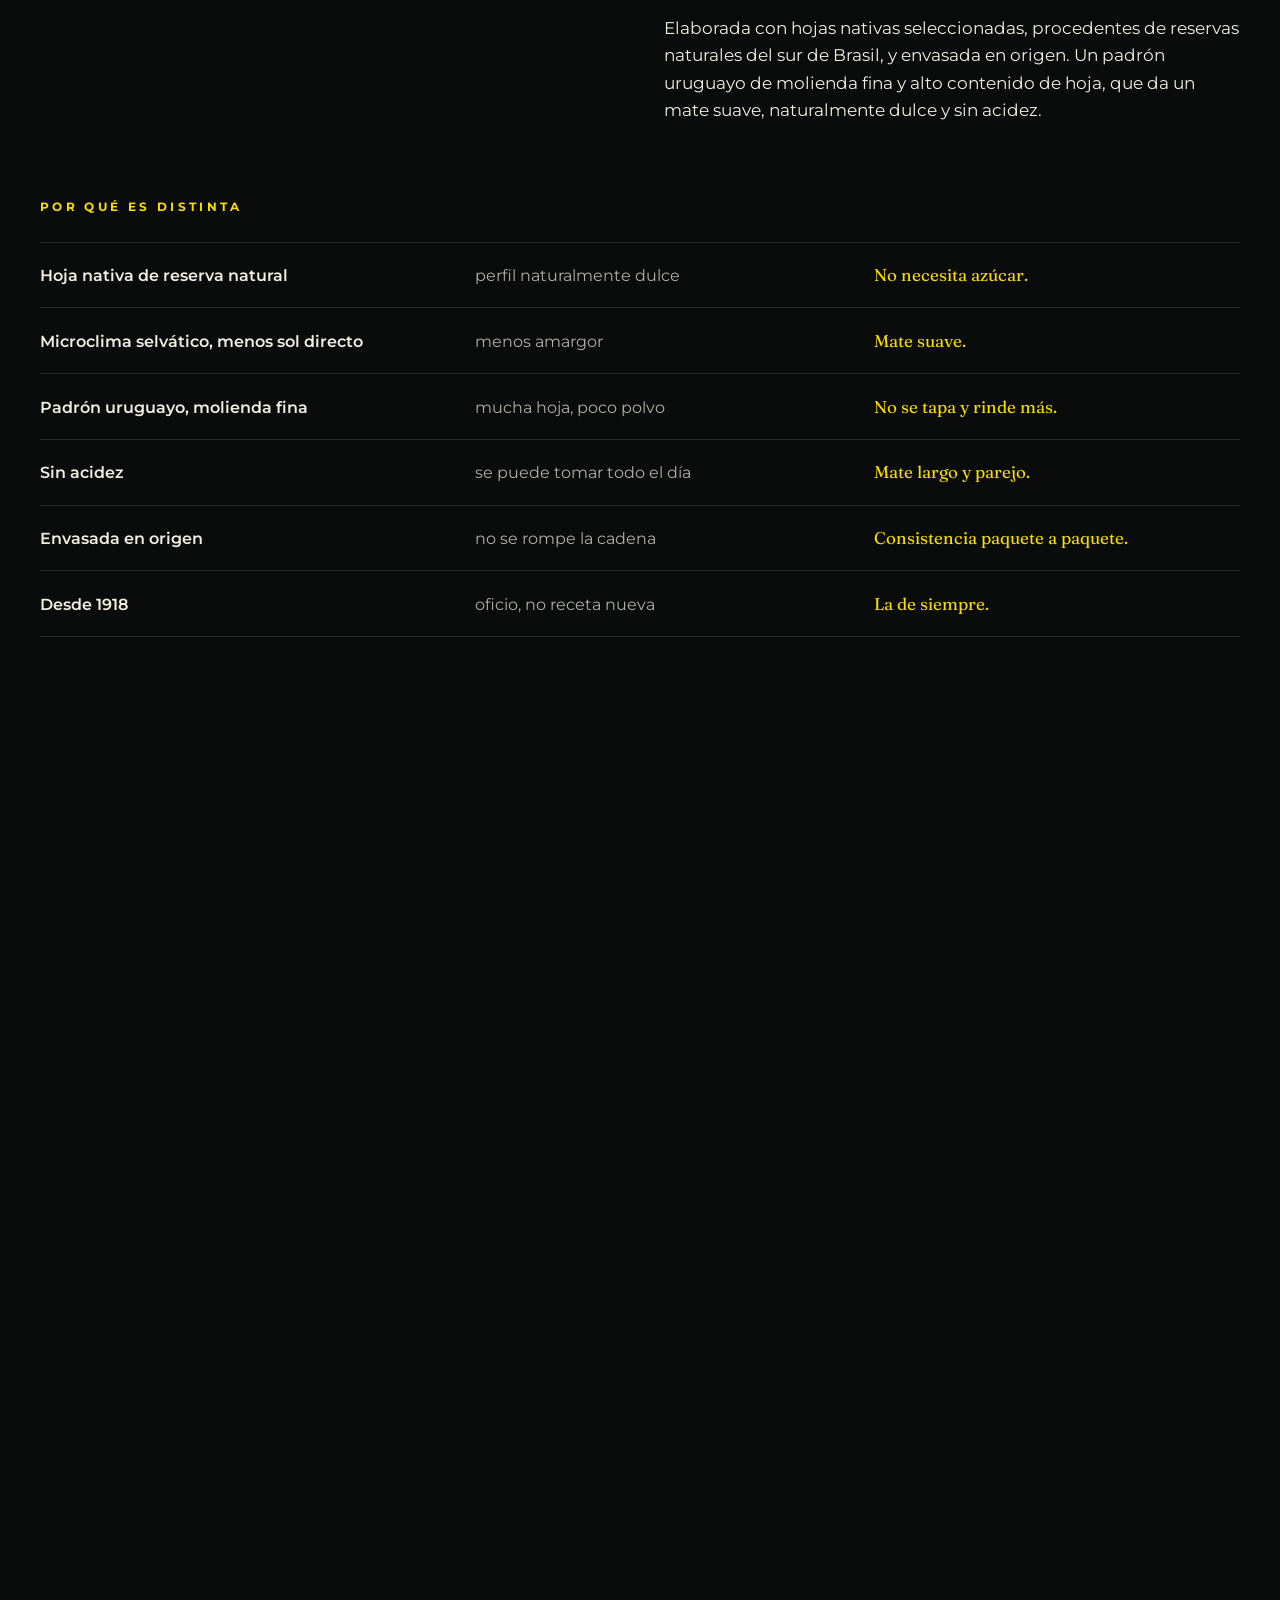
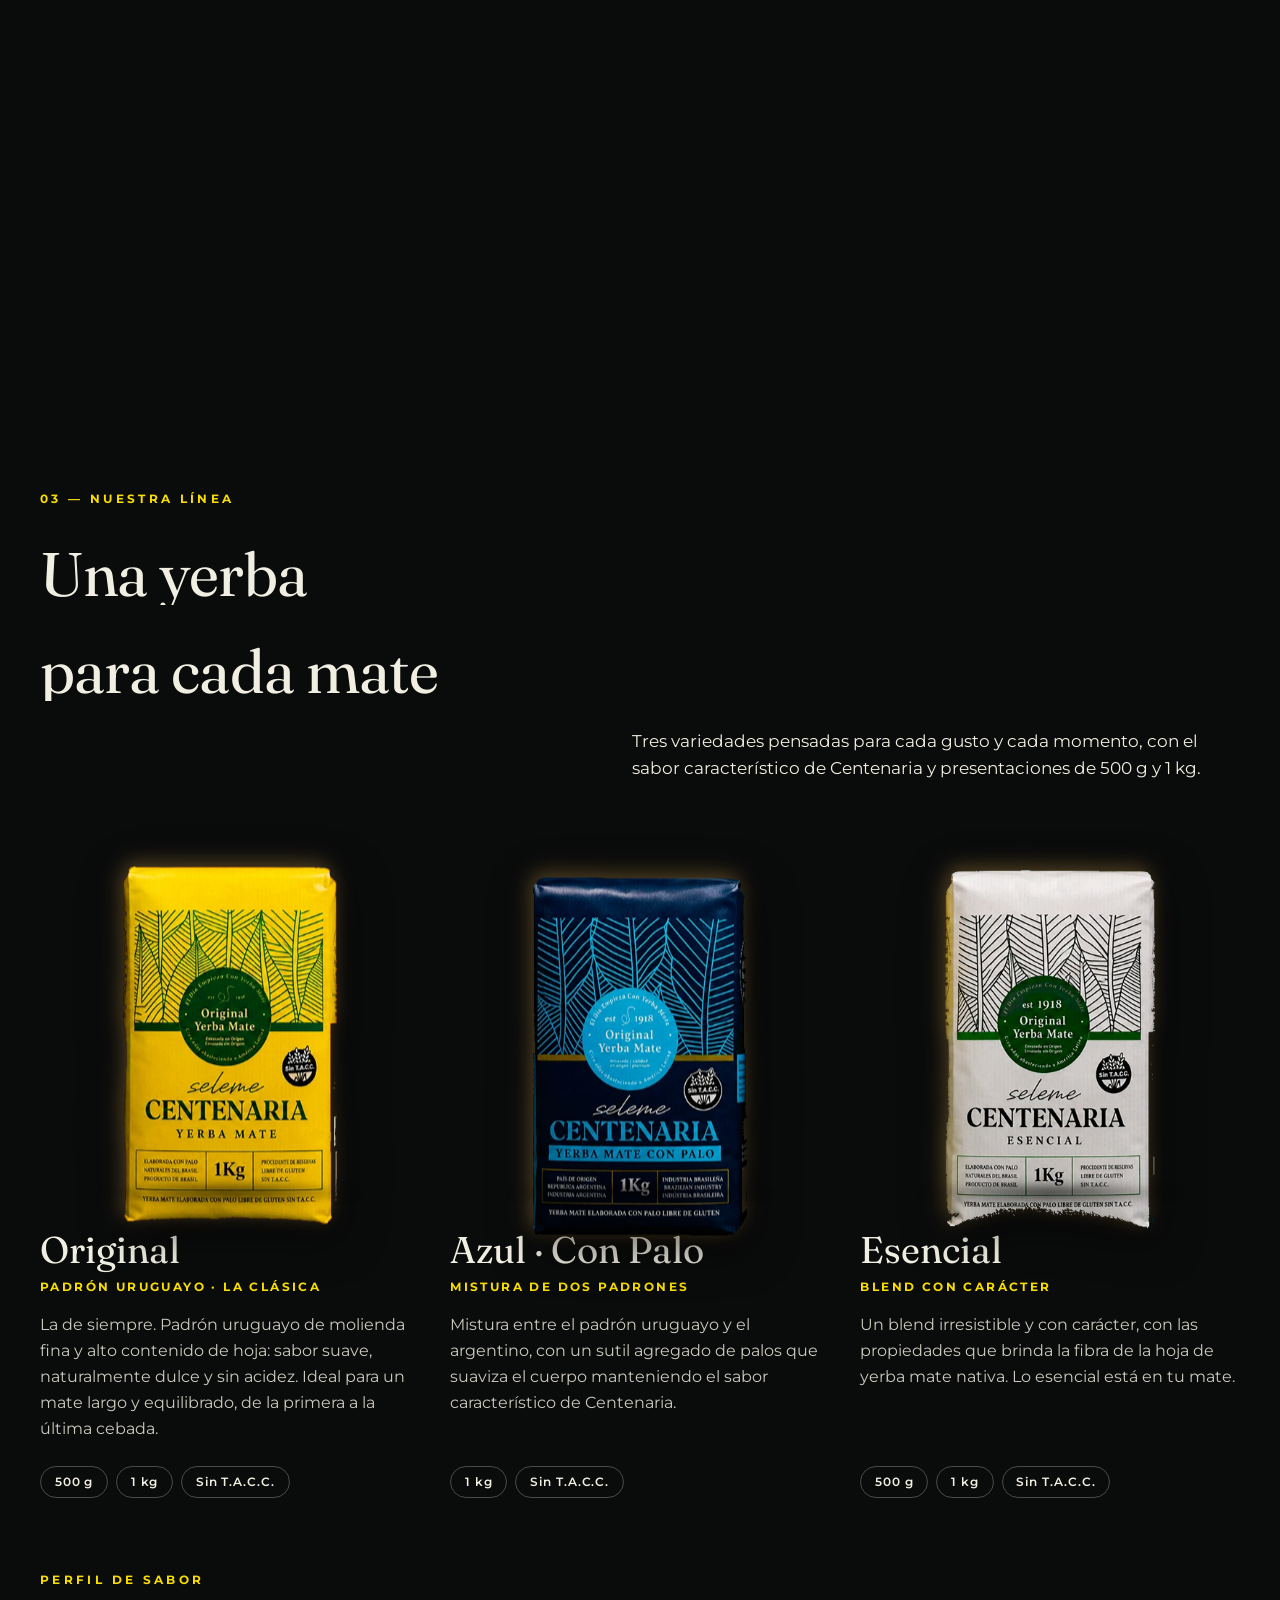
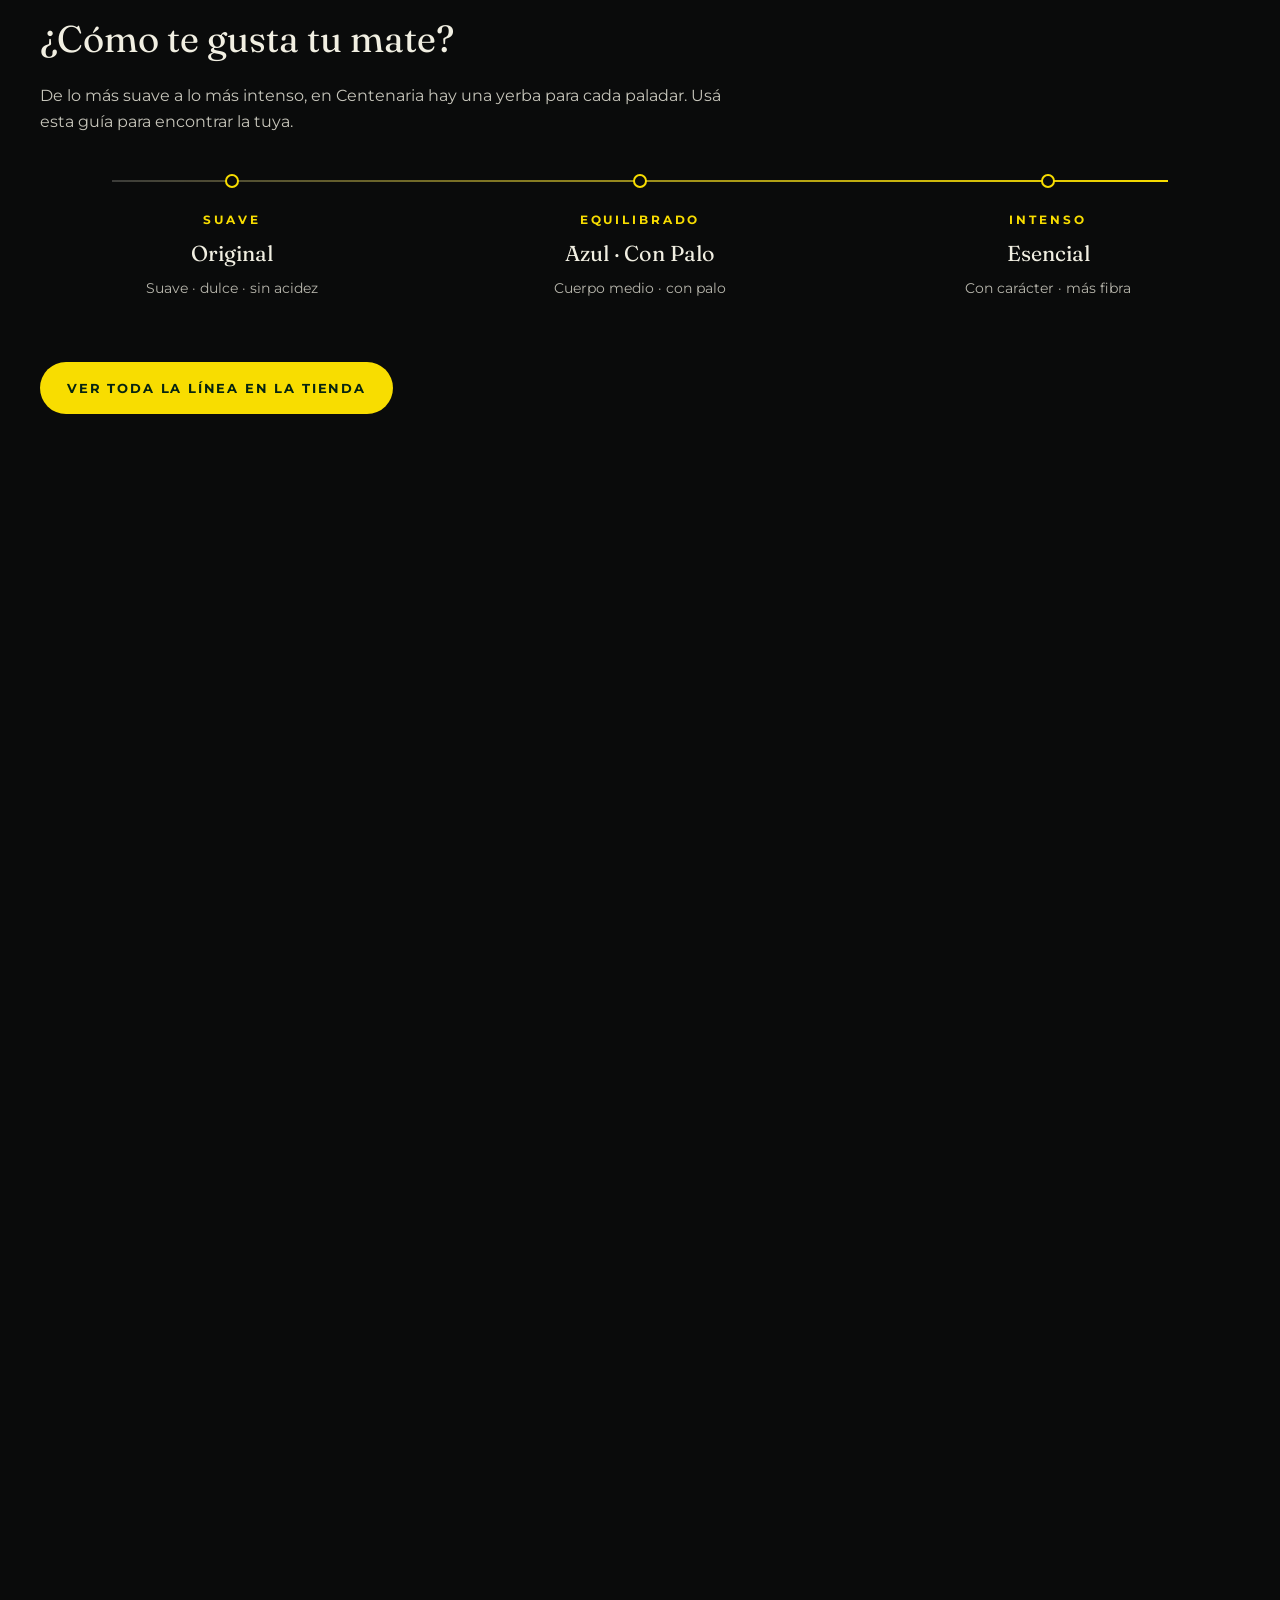
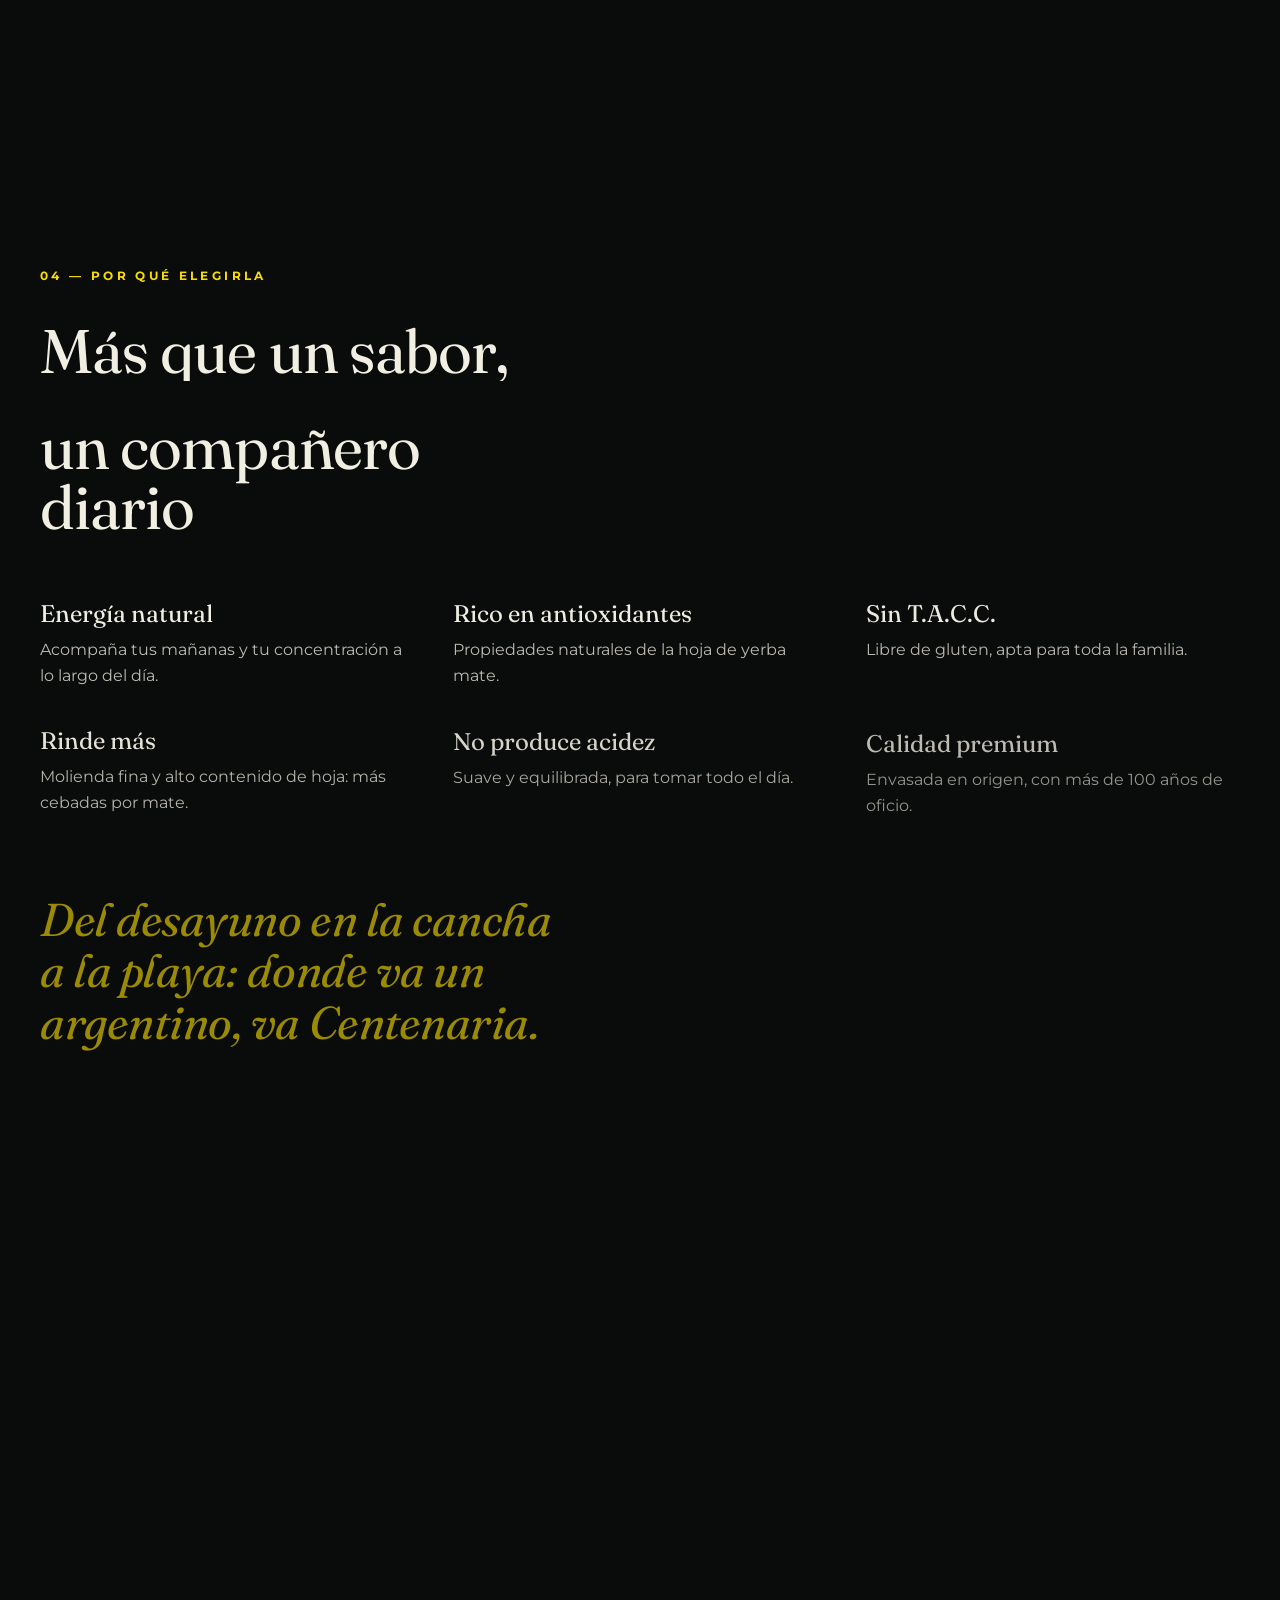
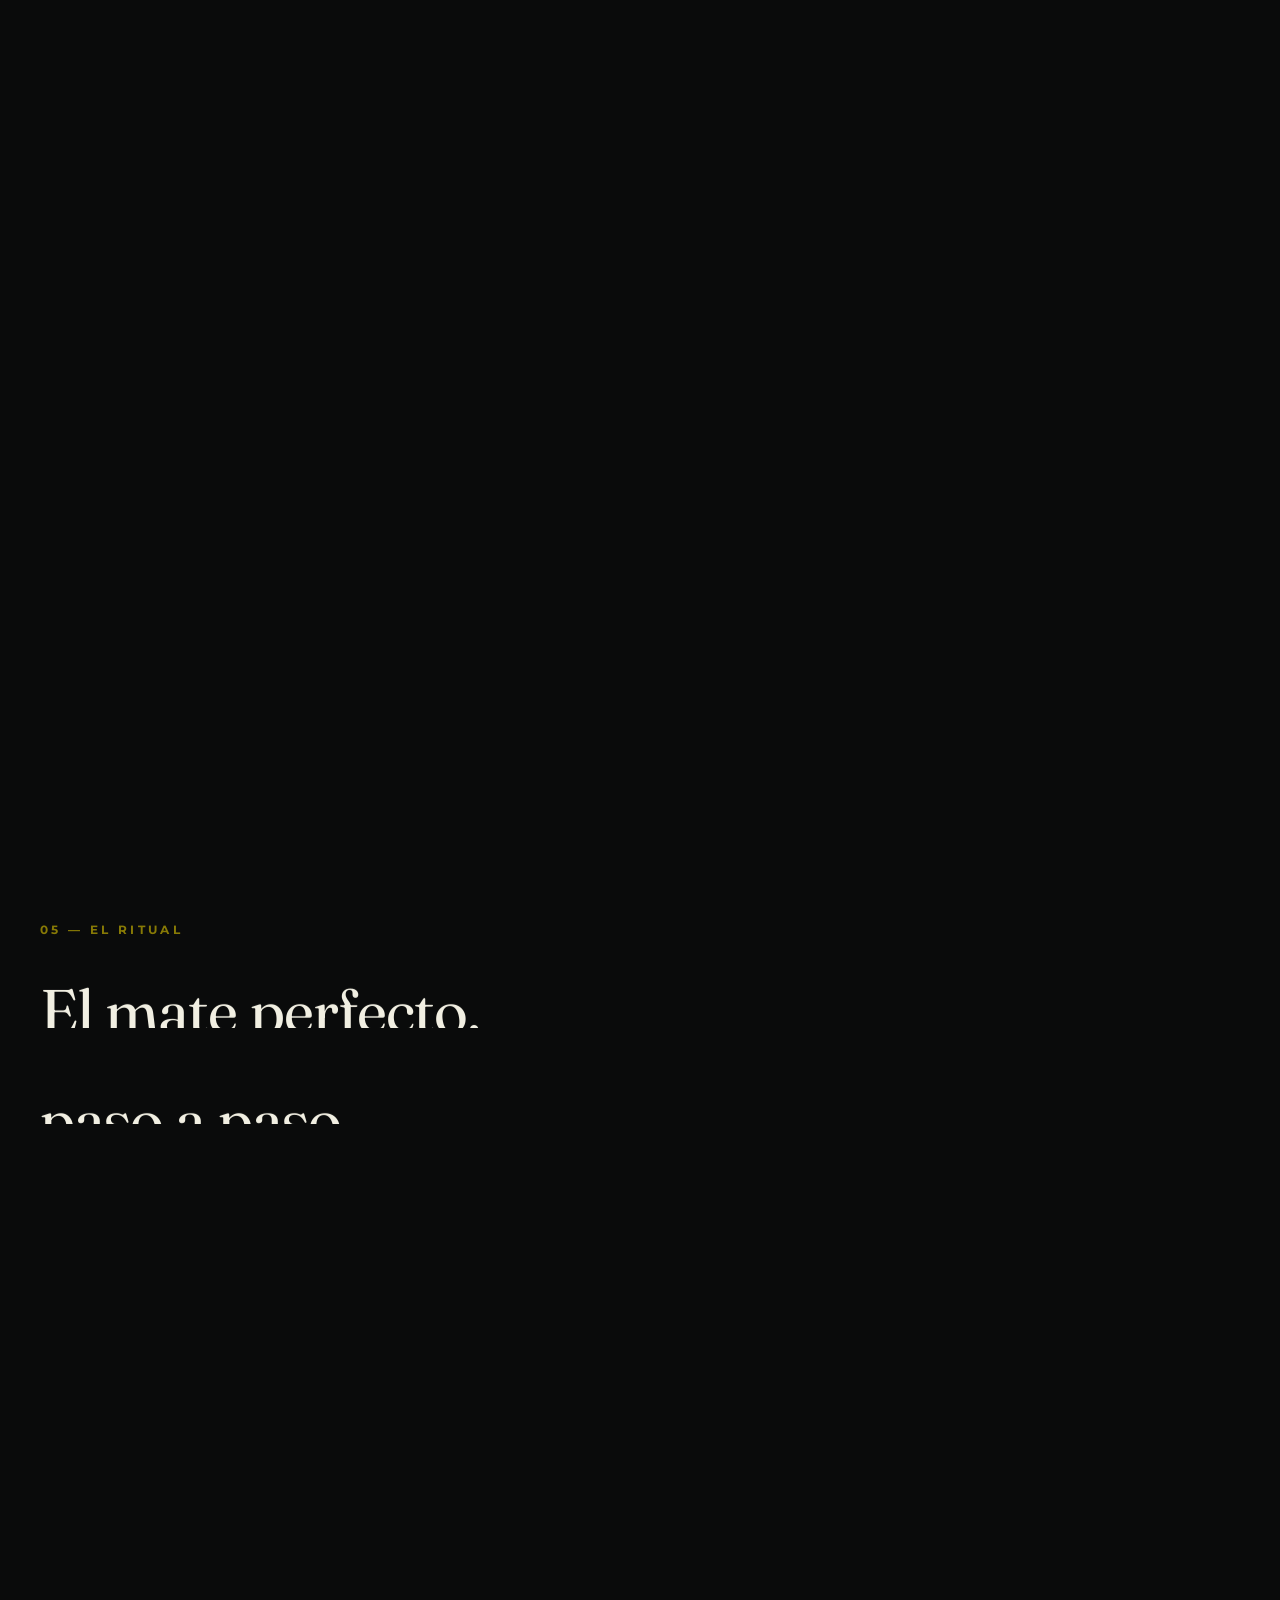
==== commit 947b3ebb: "Normalizar los textos a LF y fijarlo con .gitattributes Este commit NO cambia una sola linea de cont" ====
--- a/index.html
+++ b/index.html
@@ -1,726 +1,726 @@
-<!doctype html>
-<html lang="es-AR">
-<head>
-<meta charset="utf-8">
-<meta name="viewport" content="width=device-width, initial-scale=1">
-<title>Seleme Centenaria · Yerba mate desde 1918</title>
-<meta name="description" content="Yerba mate de padrón uruguayo, elaborada y envasada en origen desde 1918. Molienda fina, alto contenido de hoja: un mate suave, naturalmente dulce y sin acidez.">
-<link rel="icon" href="img/favicon.svg" type="image/svg+xml">
-<link rel="apple-touch-icon" href="img/apple-touch-icon.png">
-<link rel="canonical" href="https://yerbamatecentenaria.com.ar/">
-<meta name="theme-color" content="#0A0B0B">
-
-<meta property="og:type" content="website">
-<meta property="og:site_name" content="Seleme Centenaria">
-<meta property="og:locale" content="es_AR">
-<meta property="og:url" content="https://yerbamatecentenaria.com.ar/">
-<meta property="og:title" content="Seleme Centenaria &middot; Yerba mate desde 1918">
-<meta property="og:description" content="Padrón uruguayo de molienda fina, hoja nativa del sur de Brasil y envasada en origen: un mate suave, naturalmente dulce y sin acidez.">
-<!-- OJO: la imagen OG tiene que ser una URL que exista HOY, o WhatsApp no arma la
-     tarjeta. Mientras el sitio viva en la URL de revision apunta a Vercel; cuando
-     vaya al dominio propio, cambiarla a https://yerbamatecentenaria.com.ar/img/og.jpg -->
-<meta property="og:image" content="https://centenaria.vercel.app/img/og.jpg">
-<meta property="og:image:width" content="1200">
-<meta property="og:image:height" content="630">
-<meta property="og:image:alt" content="Monte del sur de Brasil al amanecer con el titular: El día empieza con yerba mate.">
-<meta name="twitter:card" content="summary_large_image">
-
-<!-- Solo datos verificables. Facebook NO va: hay dos handles dando vueltas y no se
-     puede resolver sin preguntarle al cliente (ver material/PENDIENTES.md). -->
-<script type="application/ld+json">
-{
-  "@context": "https://schema.org",
-  "@type": "Organization",
-  "name": "Seleme Centenaria",
-  "alternateName": "Yerba Mate Centenaria",
-  "url": "https://yerbamatecentenaria.com.ar/",
-  "logo": "https://yerbamatecentenaria.com.ar/img/logo.webp",
-  "image": "https://yerbamatecentenaria.com.ar/img/og.jpg",
-  "foundingDate": "1918",
-  "description": "Yerba mate de padrón uruguayo, elaborada y envasada en origen en el sur de Brasil por la familia Seleme desde 1918. Distribuida en Argentina desde Gualeguaychú, Entre Ríos.",
-  "address": {
-    "@type": "PostalAddress",
-    "addressLocality": "Gualeguaychú",
-    "addressRegion": "Entre Ríos",
-    "addressCountry": "AR"
-  },
-  "contactPoint": [{
-    "@type": "ContactPoint",
-    "contactType": "sales",
-    "telephone": "+54-9-3446-23-9393",
-    "email": "persaimportadora.ventas@gmail.com",
-    "areaServed": "AR",
-    "availableLanguage": "Spanish"
-  }],
-  "sameAs": [
-    "https://www.instagram.com/yerbacentenariaargentina/",
-    "https://centenariayerbamateshop.com.ar/"
-  ]
-}
-</script>
-
-<!-- Fuentes autohospedadas (css/fuentes.css). Las dos que pintan la primera
-     pantalla se precargan: el LCP es el texto del hero y antes esperaba el swap. -->
-<link rel="preload" as="font" type="font/woff2" crossorigin href="fonts/fraunces-latin.woff2">
-<link rel="preload" as="font" type="font/woff2" crossorigin href="fonts/montserrat-latin.woff2">
-<link rel="stylesheet" href="css/fuentes.css">
-<!-- Las tres capas del mundo son la primera pantalla entera: se piden ya, en paralelo,
-     sin esperar a que el parser llegue a los <img>. La cortina no se puede ir hasta
-     que esten, asi que cada milisegundo aca es un milisegundo de cortina. -->
-<link rel="preload" as="image" fetchpriority="high" href="img/cielo-1600.webp" imagesrcset="img/cielo-1100.webp 1100w, img/cielo-1600.webp 1600w, img/cielo-2200.webp 2200w" imagesizes="100vw">
-<link rel="preload" as="image" fetchpriority="high" href="img/cerca-1600.webp" imagesrcset="img/cerca-1100.webp 1100w, img/cerca-1600.webp 1600w, img/cerca-2200.webp 2200w" imagesizes="100vw">
-<link rel="preload" as="image" fetchpriority="high" href="img/frente-1600.webp" imagesrcset="img/frente-1100.webp 1100w, img/frente-1600.webp 1600w, img/frente-2200.webp 2200w" imagesizes="100vw">
-<link rel="stylesheet" href="css/estilo.css">
-
-<script>
-/* Respaldo: si GSAP no carga, o falla el JS, la pagina se lee igual.
-   Va ACA y no en main.js a proposito: main.js es justo el que puede no cargar.
-
-   La cortina SOLO existe si este script corrio, y este mismo script arma el
-   plazo maximo para retirarla. Asi no hay forma de quedar encerrado atras de
-   un preloader porque main.js no cargo o una imagen nunca resolvio. */
-document.documentElement.classList.add('js', 'cargando');
-(function () {
-  var quitar = function () { document.documentElement.classList.remove('cargando'); };
-  /* Si main.js no llego a tomar la cortina (no cargo, o no hay GSAP), se retira
-     sola apenas termina de cargar la pagina: nadie se queda mirando un negro. */
-  addEventListener('load', function () { setTimeout(function () { if (!window.__cortina) quitar(); }, 300); });
-  setTimeout(quitar, 7000);   /* ultimo recurso */
-})();
-</script>
-</head>
-
-<body>
-
-<a class="saltar" href="#contenido">Saltar al contenido</a>
-
-<!-- ============ CORTINA DE ENTRADA ============
-     El numero corre de 1918 a hoy con la carga real: los cien anios se cuentan,
-     no se escriben. Va apoyado abajo a la izquierda, en el MISMO lugar donde
-     despues aparece el titulo del hero, para que el telon deje un cuadro ya armado.
-     El disco no se usa aca a proposito: su primera aparicion es el sol.
-     Se retira con transform, nunca con opacity, o el LCP queda atado a la cortina. -->
-<div class="cortina" id="cortina" role="status">
-  <div class="cortina__caja">
-    <p class="cortina__marca">Seleme Centenaria</p>
-    <p class="cortina__anio" aria-hidden="true"><span id="cortinaAnio">1918</span></p>
-    <p class="cortina__pie" aria-hidden="true">Más de cien años de oficio matero</p>
-  </div>
-  <div class="cortina__riel" aria-hidden="true"><span class="cortina__avance" id="cortinaAvance"></span></div>
-  <p class="visualmente-oculto">Cargando: <span id="cortinaPct">0</span> por ciento</p>
-</div>
-
-<!-- ============ EL MUNDO: fondo unico, fijo, para toda la home ============ -->
-<div class="mundo" aria-hidden="true">
-  <!-- Capas reales. Son el LCP y el respaldo si no hay WebGL. -->
-  <div class="mundo__capas" id="capas">
-    <img class="mundo__capa" data-capa="cielo"   src="img/cielo-1600.webp"   srcset="img/cielo-1100.webp 1100w, img/cielo-1600.webp 1600w, img/cielo-2200.webp 2200w" sizes="100vw" alt="" fetchpriority="high" decoding="async">
-    <div class="mundo__sol" data-capa="sol"></div>
-    <img class="mundo__capa" data-capa="cerca"   fetchpriority="high" src="img/cerca-1600.webp"  srcset="img/cerca-1100.webp 1100w, img/cerca-1600.webp 1600w, img/cerca-2200.webp 2200w" sizes="100vw" alt="" decoding="async">
-    <img class="mundo__capa" data-capa="frente"  fetchpriority="high" src="img/frente-1600.webp"   srcset="img/frente-1100.webp 1100w, img/frente-1600.webp 1600w, img/frente-2200.webp 2200w" sizes="100vw" alt="" decoding="async">
-  </div>
-  <canvas class="mundo__lienzo" id="lienzo"></canvas>
-  <div class="mundo__velo"></div>
-  <div class="mundo__sombra"></div>
-</div>
-
-<!-- ============ EL DISCO: sol -> sello 1918. Termina su viaje en el hero:
-     despues del manifiesto se retira y no vuelve (de marca de agua sobraba). ============ -->
-<div class="disco" id="disco" aria-hidden="true">
-  <svg class="sello" viewBox="0 0 400 400" role="presentation" focusable="false">
-    <defs>
-      <!-- Los radios NO son decorativos: el texto va centrado en la banda que dejan
-           los dos aros (138 y 176). Arriba las mayusculas suben desde la linea de
-           base, asi que la base va a 150 y las letras llegan a ~163. Abajo el texto
-           se apoya del lado de adentro, asi que la base va a 164 y baja a ~151. -->
-      <path id="arcoSup" d="M 50,200 a 150,150 0 1 1 300,0"></path>
-      <path id="arcoInf" d="M 36,200 a 164,164 0 1 0 328,0"></path>
-    </defs>
-
-    <g class="disco__sello" id="dSello">
-    <circle class="sello__fondo"  cx="200" cy="200" r="184"></circle>
-    <circle class="sello__aro sello__aro--ext" cx="200" cy="200" r="176"></circle>
-    <circle class="sello__aro sello__aro--int" cx="200" cy="200" r="138"></circle>
-    <g class="sello__texto">
-      <text class="sello__arco"><textPath href="#arcoSup" startOffset="50%">El Día Empieza Con Yerba Mate</textPath></text>
-      <text class="sello__arco"><textPath href="#arcoInf" startOffset="50%">Cien Años Abasteciendo a América Latina</textPath></text>
-      <text class="sello__anio" x="200" y="152">est · 1918</text>
-      <text class="sello__nom"  x="200" y="196">Original</text>
-      <text class="sello__nom"  x="200" y="232">Yerba Mate</text>
-      <text class="sello__pie"  x="200" y="262">Envasada en Origen</text>
-    </g>
-    </g>
-
-    <!-- EL MATE: la boca vista desde arriba. Es el mismo disco que fue sol y sello,
-         y vuelve en el ritual (main.js, ritualFijo) para que los cinco pasos lo
-         transformen con el scroll: la yerba entra, se inclina y abre el hueco,
-         cae el hilo de agua, entra la bombilla y se ceba. Nada de esto se genera:
-         es SVG, y sin motor queda apagado (opacity 0). -->
-    <g class="disco__mate" id="dMate" opacity="0">
-      <defs>
-        <radialGradient id="mtGourd" cx="36%" cy="30%" r="78%">
-          <stop offset="0" stop-color="#8A5530"/>
-          <stop offset=".5" stop-color="#4E2D16"/>
-          <stop offset="1" stop-color="#1E100A"/>
-        </radialGradient>
-        <radialGradient id="mtCav" cx="50%" cy="50%" r="50%">
-          <stop offset=".76" stop-color="#1A0E07"/>
-          <stop offset="1" stop-color="#050302"/>
-        </radialGradient>
-        <!-- la pared del mate: el borde de la yerba se hunde, por eso se lee a tres cuartos -->
-        <radialGradient id="mtPared" cx="50%" cy="50%" r="50%">
-          <stop offset=".64" stop-color="#000" stop-opacity="0"/>
-          <stop offset=".9" stop-color="#000" stop-opacity=".42"/>
-          <stop offset="1" stop-color="#000" stop-opacity=".78"/>
-        </radialGradient>
-        <!-- el farol de la mesa entra por arriba a la derecha, como en toda la pelicula -->
-        <linearGradient id="mtLuz" x1="1" y1="0" x2=".2" y2="1">
-          <stop offset="0" stop-color="#FFD37A" stop-opacity=".42"/>
-          <stop offset=".55" stop-color="#FFD37A" stop-opacity="0"/>
-        </linearGradient>
-        <linearGradient id="mtMetal" x1="0" y1="0" x2="1" y2="1">
-          <stop offset="0" stop-color="#F4F2E8"/>
-          <stop offset=".42" stop-color="#8E8E86"/>
-          <stop offset=".6" stop-color="#DCDBD2"/>
-          <stop offset="1" stop-color="#5F5F58"/>
-        </linearGradient>
-        <radialGradient id="mtAguaG" cx="40%" cy="35%" r="70%">
-          <stop offset="0" stop-color="#4A5A2A"/>
-          <stop offset=".6" stop-color="#1F2A14"/>
-          <stop offset="1" stop-color="#0E1409"/>
-        </radialGradient>
-        <!-- yerba: hoja molida en tres verdes y algun palo, tejida como patron -->
-        <!-- dos capas del mismo tejido, giradas y a distinta escala: una sola
-             se lee como reja a este tamano -->
-        <pattern id="mtPat" patternUnits="userSpaceOnUse" width="30" height="30" patternTransform="rotate(17)">
-          <rect width="30" height="30" fill="#3F4B1F"/>
-          <rect x="2" y="4" width="9" height="4" rx="2" fill="#5E6E2E" transform="rotate(-25 6 6)"/>
-          <rect x="16" y="2" width="8" height="3.5" rx="1.7" fill="#2A3514" transform="rotate(40 20 4)"/>
-          <rect x="6" y="15" width="10" height="4" rx="2" fill="#6B7A36" transform="rotate(10 11 17)"/>
-          <rect x="19" y="17" width="7" height="3" rx="1.5" fill="#33401A" transform="rotate(-60 22 18)"/>
-          <rect x="1" y="24" width="11" height="2.4" rx="1.2" fill="#B5A46C" transform="rotate(-15 6 25)"/>
-          <rect x="22" y="26" width="6" height="2" rx="1" fill="#A5955F" transform="rotate(35 25 27)"/>
-          <circle cx="25" cy="10" r="1.6" fill="#788740"/>
-          <circle cx="12" cy="9" r="1.3" fill="#243012"/>
-          <circle cx="15" cy="26" r="1.1" fill="#8A9850"/>
-        </pattern>
-        <pattern id="mtPat2" patternUnits="userSpaceOnUse" width="41" height="41" patternTransform="rotate(-49) scale(1.37)">
-          <rect x="3" y="5" width="9" height="3.6" rx="1.8" fill="#6B7A36" transform="rotate(20 7 7)"/>
-          <rect x="20" y="3" width="7" height="3" rx="1.5" fill="#263113" transform="rotate(-35 23 4)"/>
-          <rect x="9" y="19" width="10" height="3.8" rx="1.9" fill="#283315" transform="rotate(-70 14 21)"/>
-          <rect x="24" y="22" width="8" height="3.2" rx="1.6" fill="#5A692C" transform="rotate(50 28 24)"/>
-          <rect x="4" y="33" width="10" height="2.2" rx="1.1" fill="#C1B078" transform="rotate(25 9 34)"/>
-          <circle cx="33" cy="12" r="1.5" fill="#1F2A10"/>
-          <circle cx="18" cy="36" r="1.3" fill="#7E8C46"/>
-        </pattern>
-        <!-- el hueco tiene pendiente: claro del lado de la luz, hondo del otro -->
-        <radialGradient id="mtHuecoG" cx="28%" cy="26%" r="84%">
-          <stop offset="0" stop-color="#2E1F10"/>
-          <stop offset=".5" stop-color="#130A05"/>
-          <stop offset="1" stop-color="#040201"/>
-        </radialGradient>
-        <clipPath id="mtBoca"><circle cx="200" cy="200" r="150"/></clipPath>
-      </defs>
-
-      <!-- la calabaza y su virola -->
-      <circle cx="200" cy="200" r="184" fill="url(#mtGourd)"/>
-      <circle cx="200" cy="200" r="184" fill="url(#mtLuz)"/>
-      <circle cx="200" cy="200" r="161" fill="none" stroke="#C9A24A" stroke-width="7" opacity=".9"/>
-      <circle cx="200" cy="200" r="164.5" fill="none" stroke="#F5DC8A" stroke-width=".9" opacity=".55"/>
-      <circle cx="200" cy="200" r="157.5" fill="none" stroke="#6E5220" stroke-width="1" opacity=".7"/>
-      <!-- la cavidad, vacia -->
-      <circle cx="200" cy="200" r="150" fill="url(#mtCav)"/>
-
-      <g clip-path="url(#mtBoca)">
-        <!-- 01 · la yerba entra por el centro (scale 0 -> 1) -->
-        <g class="mate__yerba" id="mtYerba">
-          <circle cx="200" cy="200" r="150" fill="url(#mtPat)"/>
-          <circle cx="200" cy="200" r="150" fill="url(#mtPat2)" opacity=".8"/>
-          <circle cx="200" cy="200" r="150" fill="url(#mtLuz)" opacity=".55"/>
-          <circle cx="200" cy="200" r="150" fill="url(#mtPared)"/>
-        </g>
-        <!-- 02 · la masa se inclina y deja el hueco donde va la bombilla -->
-        <g class="mate__hueco" id="mtHueco">
-          <ellipse cx="250" cy="246" rx="78" ry="64" fill="#000" opacity=".38"/>
-          <ellipse cx="250" cy="246" rx="72" ry="58" fill="url(#mtHuecoG)"/>
-          <!-- el filo de la pendiente, solo del lado que le da el farol -->
-          <path d="M 182.3,226.2 A 72,58 0 0 1 274.6,191.5" fill="none" stroke="#8C9A48" stroke-width="4" stroke-linecap="round" opacity=".55"/>
-          <!-- 03 · lo que moja el hilo de agua -->
-          <ellipse class="mate__mojado" id="mtMojado" cx="254" cy="254" rx="0" ry="0" fill="#26321A"/>
-          <!-- 05 · el agua de la cebada -->
-          <ellipse id="mtAgua" cx="250" cy="247" rx="0" ry="0" fill="url(#mtAguaG)"/>
-          <ellipse cx="236" cy="234" rx="14" ry="6" fill="#F1EFE2" opacity=".14" transform="rotate(-30 236 234)"/>
-        </g>
-      </g>
-
-      <!-- 03 · el hilo de agua tibia, desde arriba a la derecha hasta el hueco -->
-      <path id="mtHilo" d="M 386,22 C 336,112 298,178 262,238" fill="none" stroke="#CFE3EC" stroke-width="2.6" stroke-linecap="round" opacity="0"/>
-
-      <!-- 04 · la bombilla: entra desde afuera del cuadro y se apoya en el hueco -->
-      <g class="mate__bombilla" id="mtBombilla" opacity="0">
-        <path d="M 252,246 C 300,292 348,338 404,394" fill="none" stroke="#1A1208" stroke-width="15" stroke-linecap="round" opacity=".45"/>
-        <path d="M 252,246 C 300,292 348,338 404,394" fill="none" stroke="url(#mtMetal)" stroke-width="11" stroke-linecap="round"/>
-        <path d="M 250,243 C 298,289 346,335 402,391" fill="none" stroke="#FFFFFF" stroke-width="1.6" stroke-linecap="round" opacity=".55"/>
-        <path d="M 384,374 L 412,402" fill="none" stroke="#D8B25A" stroke-width="13" stroke-linecap="round"/>
-        <path d="M 386,372 L 410,396" fill="none" stroke="#FFF1B0" stroke-width="1.4" stroke-linecap="round" opacity=".6"/>
-        <!-- el filtro: la cabeza chata que queda en el fondo del hueco -->
-        <ellipse cx="250" cy="246" rx="17" ry="12" fill="url(#mtMetal)" transform="rotate(44 250 246)"/>
-        <ellipse cx="250" cy="246" rx="11" ry="7" fill="none" stroke="#4E4E48" stroke-width="1.2" transform="rotate(44 250 246)"/>
-      </g>
-
-      <!-- 05 · espuma de la cebada y el vapor -->
-      <g class="mate__espuma" id="mtEspuma" opacity="0">
-        <circle cx="232" cy="238" r="3.2" fill="#E9E2C4" opacity=".8"/>
-        <circle cx="241" cy="228" r="2.2" fill="#E9E2C4" opacity=".7"/>
-        <circle cx="226" cy="250" r="2.4" fill="#E9E2C4" opacity=".6"/>
-        <circle cx="262" cy="226" r="1.9" fill="#E9E2C4" opacity=".7"/>
-        <circle cx="236" cy="262" r="1.6" fill="#E9E2C4" opacity=".55"/>
-      </g>
-      <g class="mate__vapor" id="mtVapor" opacity="0">
-        <path d="M 232,222 c -10,-14 9,-22 -1,-40 c -8,-14 6,-20 0,-32"/>
-        <path d="M 256,214 c -9,-12 8,-20 -2,-36 c -7,-12 5,-18 0,-30"/>
-        <path d="M 212,236 c -8,-12 8,-18 -2,-34 c -6,-10 4,-16 0,-28"/>
-      </g>
-    </g>
-  </svg>
-</div>
-
-<div class="grano" aria-hidden="true"></div>
-<div class="vineta" aria-hidden="true"></div>
-
-<!-- ============ CONTENIDO ============ -->
-<header class="cabecera" id="cabecera">
-  <a class="cabecera__marca" href="/">
-    <img src="img/logo.webp" width="600" height="343" alt="Seleme Centenaria" decoding="async">
-  </a>
-  <nav class="cabecera__nav" aria-label="Principal">
-    <a href="#historia">Historia</a>
-    <a href="#origen">Origen</a>
-    <a href="#variedades">Variedades</a>
-    <a href="#ritual">El ritual</a>
-    <a href="/donde-comprar/">Dónde comprar</a>
-    <a class="cabecera__tienda" href="https://centenariayerbamateshop.com.ar/" target="_blank" rel="noopener">Tienda</a>
-  </nav>
-  <button class="cabecera__menu" id="menuBoton" type="button" aria-label="Abrir menú" aria-expanded="false" aria-controls="menu">
-    <span></span><span></span>
-  </button>
-</header>
-
-<!-- ============ MENU MOVIL: pantalla completa ============
-     Vive fuera de la cabecera para no pelear con su stacking context. El script
-     que lo maneja va inline y sin dependencias: la navegacion movil no puede
-     depender de que GSAP o main.js hayan cargado. -->
-<div class="menu" id="menu" aria-hidden="true">
-  <button class="menu__cerrar" id="menuCerrar" type="button" aria-label="Cerrar menú"></button>
-  <p class="menu__marca">Seleme Centenaria <span aria-hidden="true">&middot;</span> 1918</p>
-  <nav class="menu__nav" aria-label="Principal">
-    <a href="#historia">Historia</a>
-    <a href="#origen">Origen</a>
-    <a href="#variedades">Variedades</a>
-    <a href="#ritual">El ritual</a>
-    <a href="/donde-comprar/">Dónde comprar</a>
-    <a href="/vende-centenaria/">Vendé Centenaria</a>
-    <a class="menu__tienda" href="https://centenariayerbamateshop.com.ar/" target="_blank" rel="noopener">Tienda</a>
-  </nav>
-  <div class="menu__contacto">
-    <a href="https://wa.me/5493446239393" target="_blank" rel="noopener">WhatsApp <span aria-hidden="true">&middot;</span> 3446 23-9393</a>
-    <a href="mailto:persaimportadora.ventas@gmail.com">persaimportadora.ventas@gmail.com</a>
-    <a href="https://www.instagram.com/yerbacentenariaargentina/" target="_blank" rel="noopener">@yerbacentenariaargentina</a>
-  </div>
-</div>
-<script>
-(function () {
-  var raiz = document.documentElement;
-  var boton = document.getElementById('menuBoton');
-  var menu = document.getElementById('menu');
-  var cerrar = document.getElementById('menuCerrar');
-  if (!boton || !menu || !cerrar) return;
-  function poner(abierto) {
-    raiz.classList.toggle('menu-abierto', abierto);
-    boton.setAttribute('aria-expanded', abierto ? 'true' : 'false');
-    menu.setAttribute('aria-hidden', abierto ? 'false' : 'true');
-    /* el fondo no scrollea mientras el menu esta abierto */
-    raiz.style.overflow = abierto ? 'hidden' : '';
-    (abierto ? cerrar : boton).focus();
-  }
-  boton.addEventListener('click', function () { poner(true); });
-  cerrar.addEventListener('click', function () { poner(false); });
-  menu.addEventListener('click', function (ev) { if (ev.target.closest('a')) poner(false); });
-  addEventListener('keydown', function (ev) {
-    if (ev.key === 'Escape' && raiz.classList.contains('menu-abierto')) poner(false);
-  });
-})();
-</script>
-
-<main id="contenido">
-
-  <!-- ---------- HERO ---------- -->
-  <section class="hero" id="hero">
-    <div class="hero__caja">
-      <p class="volanta hero__volanta reveal">Yerba Mate <span aria-hidden="true">·</span> Desde 1918</p>
-      <h1 class="hero__titulo">
-        <span class="linea"><span>El día empieza</span></span>
-        <span class="linea"><span>con <span class="hero__acento">yerba mate</span>.</span></span>
-      </h1>
-      <p class="hero__bajada reveal">Directamente del corazón de la región donde crecen las plantas de yerba más sabrosas del planeta. Un sabor suave, dulce y bien equilibrado.</p>
-      <div class="hero__acciones reveal">
-        <a class="boton boton--oro" href="https://centenariayerbamateshop.com.ar/" target="_blank" rel="noopener">Comprar ahora</a>
-        <a class="boton boton--linea" href="#distribuir">Quiero distribuir</a>
-      </div>
-    </div>
-
-    <!-- La pista va envuelta a proposito: el fade del scroll actua sobre las CAJAS
-         (.hero__caja y esta), nunca sobre los mismos elementos que anima la
-         entrada. Ver la nota del timeline del hero en main.js. -->
-    <div class="hero__pistaCaja">
-      <p class="hero__pista reveal" aria-hidden="true">
-        <span class="hero__pista-linea"></span>
-        Bajá y entrá al monte
-      </p>
-    </div>
-  </section>
-
-
-  <!-- ================= MANIFIESTO - aterriza el sello ================= -->
-  <section class="manifiesto" id="manifiesto">
-    <p class="volanta reveal">Nuestra esencia</p>
-    <h2 class="manifiesto__titulo reveal">No es solo yerba,<br>es felicidad.</h2>
-    <div class="manifiesto__cuerpo">
-      <p class="reveal">El mate no se toma: se comparte. Es la primera ronda de la ma&ntilde;ana, la excusa para juntarse, el compa&ntilde;ero de las charlas que no tienen apuro. En cada cebada hay un ritual que nos une desde hace generaciones.</p>
-      <p class="reveal">Por eso hacemos Seleme Centenaria: una yerba de calidad premium, con m&aacute;s de cien a&ntilde;os de oficio detr&aacute;s, para que ese momento tuyo sea siempre el mejor del d&iacute;a.</p>
-      <p class="manifiesto__remate reveal">Desde 1918, en cada mate argentino.</p>
-    </div>
-  </section>
-
-  <div class="pasaje" aria-hidden="true"></div>
-
-  <!-- ================= 01 . HISTORIA ================= -->
-  <section class="cap" id="historia">
-    <div class="cap__cabeza">
-      <p class="volanta reveal">01 <span aria-hidden="true">&mdash;</span> Nuestra historia</p>
-      <h2 class="cap__titulo reveal">M&aacute;s de 100 a&ntilde;os<br>de oficio matero</h2>
-    </div>
-    <div class="cap__cuerpo">
-      <p class="cap__entrada reveal">Seleme Centenaria nace en 1918 de la mano de la familia Seleme, en el coraz&oacute;n de la regi&oacute;n yerbatera del sur de Brasil, donde nacen y crecen las hojas m&aacute;s ricas del planeta. Hoy llega a cada mate argentino desde Gualeguaych&uacute;, Entre R&iacute;os.</p>
-    </div>
-    <!-- El 1918 de la cortina vuelve y cuenta hasta hoy con el scroll (main.js,
-         contarHistoria). Sin JS queda en 1918, que es verdad igual. -->
-    <p class="historia__anio" aria-hidden="true"><span id="historiaAnio">1918</span></p>
-    <ol class="hitos">
-      <li class="hito reveal">
-        <!-- Copia de archivo (tools/fabrica.cjs). OJO: el cliente la mando como
-             "la fabrica en 1918" y NO lo es: es la fabrica de hoy con filtro sepia.
-             El pie lo dice; presentarla como de 1918 seria un error que cualquiera nota. -->
-        <figure class="archivo">
-          <img src="img/fabrica-hoy-480.webp" srcset="img/fabrica-hoy-480.webp 480w, img/fabrica-hoy-800.webp 800w" sizes="(max-width:820px) 80vw, 19rem" width="480" height="632" alt="Frente de la ervateira Seleme, en el sur de Brasil: el galp&oacute;n con el cartel Ervateira Seleme, desde 1918, entre araucarias." loading="lazy" decoding="async">
-          <figcaption>La ervateira Seleme, hoy. Donde empez&oacute; todo.</figcaption>
-        </figure>
-        <p class="hito__dato">1918</p>
-        <p class="hito__texto">Comienza la historia. La familia Seleme funda el oficio de elegir y elaborar la mejor yerba, hoja por hoja.</p>
-      </li>
-      <li class="hito reveal">
-        <p class="hito__dato">+100</p>
-        <p class="hito__texto">A&ntilde;os abasteciendo a Am&eacute;rica Latina, con la yerba elaborada y envasada en origen, calidad premium.</p>
-      </li>
-      <li class="hito reveal">
-        <p class="hito__dato">Hoy</p>
-        <p class="hito__texto">Una l&iacute;nea completa que combina tradici&oacute;n, sabor y una identidad de marca inconfundible.</p>
-      </li>
-    </ol>
-  </section>
-
-  <div class="pasaje" aria-hidden="true"></div>
-
-  <!-- ================= 02 . ORIGEN ================= -->
-  <section class="cap" id="origen">
-    <div class="cap__cabeza">
-      <p class="volanta reveal">02 <span aria-hidden="true">&mdash;</span> Del yerbal a tu mate</p>
-      <h2 class="cap__titulo reveal">Donde nacen las hojas<br>m&aacute;s ricas del planeta</h2>
-    </div>
-    <div class="cap__cuerpo">
-      <p class="cap__entrada reveal">Elaborada con hojas nativas seleccionadas, procedentes de reservas naturales del sur de Brasil, y envasada en origen. Un padr&oacute;n uruguayo de molienda fina y alto contenido de hoja, que da un mate suave, naturalmente dulce y sin acidez.</p>
-    </div>
-
-    <!-- La cadena de causas. Es el pedido explicito del cliente: "por que es distinta"
-         no se contesta con "calidad premium" -eso lo dice todo el mundo-, se contesta
-         mostrando que cada cosa que se siente viene de una decision concreta. -->
-    <div class="cadena reveal">
-      <p class="cadena__titulo">Por qu&eacute; es distinta</p>
-      <ul class="cadena__lista">
-        <li>
-          <span class="cadena__causa">Hoja nativa de reserva natural</span>
-          <span class="cadena__efecto">perfil naturalmente dulce</span>
-          <span class="cadena__sentis">No necesita az&uacute;car.</span>
-        </li>
-        <li>
-          <span class="cadena__causa">Microclima selv&aacute;tico, menos sol directo</span>
-          <span class="cadena__efecto">menos amargor</span>
-          <span class="cadena__sentis">Mate suave.</span>
-        </li>
-        <li>
-          <span class="cadena__causa">Padr&oacute;n uruguayo, molienda fina</span>
-          <span class="cadena__efecto">mucha hoja, poco polvo</span>
-          <span class="cadena__sentis">No se tapa y rinde m&aacute;s.</span>
-        </li>
-        <li>
-          <span class="cadena__causa">Sin acidez</span>
-          <span class="cadena__efecto">se puede tomar todo el d&iacute;a</span>
-          <span class="cadena__sentis">Mate largo y parejo.</span>
-        </li>
-        <li>
-          <span class="cadena__causa">Envasada en origen</span>
-          <span class="cadena__efecto">no se rompe la cadena</span>
-          <span class="cadena__sentis">Consistencia paquete a paquete.</span>
-        </li>
-        <li>
-          <span class="cadena__causa">Desde 1918</span>
-          <span class="cadena__efecto">oficio, no receta nueva</span>
-          <span class="cadena__sentis">La de siempre.</span>
-        </li>
-      </ul>
-    </div>
-  </section>
-
-  <div class="pasaje" aria-hidden="true"></div>
-
-  <!-- ================= 03 . VARIEDADES - el claro del monte, en luz ================= -->
-  <section class="claro" id="variedades">
-    <div class="claro__caja">
-      <div class="cap__cabeza">
-        <p class="volanta reveal">03 <span aria-hidden="true">&mdash;</span> Nuestra l&iacute;nea</p>
-        <h2 class="claro__titulo reveal">Una yerba<br>para cada mate</h2>
-      </div>
-      <p class="claro__bajada reveal">Tres variedades pensadas para cada gusto y cada momento, con el sabor caracter&iacute;stico de Centenaria y presentaciones de 500 g y 1 kg.</p>
-
-      <ul class="fichas">
-        <li class="ficha reveal">
-          <div class="ficha__peana">
-            <img class="ficha__foto" src="img/pack-original-v2.webp" width="298" height="499" alt="Paquete amarillo de Yerba Mate Seleme Centenaria Original de 1 kg" loading="lazy" decoding="async">
-          </div>
-          <div class="ficha__cuerpo">
-            <h3 class="ficha__nombre">Original</h3>
-            <p class="ficha__sub">Padr&oacute;n uruguayo <span aria-hidden="true">&middot;</span> la cl&aacute;sica</p>
-            <p class="ficha__texto">La de siempre. Padr&oacute;n uruguayo de molienda fina y alto contenido de hoja: sabor suave, naturalmente dulce y sin acidez. Ideal para un mate largo y equilibrado, de la primera a la &uacute;ltima cebada.</p>
-            <ul class="chips"><li>500 g</li><li>1 kg</li><li>Sin T.A.C.C.</li></ul>
-          </div>
-        </li>
-        <li class="ficha reveal">
-          <div class="ficha__peana">
-            <img class="ficha__foto" src="img/pack-azul-v2.webp" width="294" height="494" alt="Paquete azul de Yerba Mate Seleme Centenaria Azul con Palo de 1 kg" loading="lazy" decoding="async">
-          </div>
-          <div class="ficha__cuerpo">
-            <h3 class="ficha__nombre">Azul <span aria-hidden="true">&middot;</span> Con Palo</h3>
-            <p class="ficha__sub">Mistura de dos padrones</p>
-            <p class="ficha__texto">Mistura entre el padr&oacute;n uruguayo y el argentino, con un sutil agregado de palos que suaviza el cuerpo manteniendo el sabor caracter&iacute;stico de Centenaria.</p>
-            <ul class="chips"><li>1 kg</li><li>Sin T.A.C.C.</li></ul>
-          </div>
-        </li>
-        <li class="ficha reveal">
-          <div class="ficha__peana">
-            <img class="ficha__foto" src="img/pack-esencial-v2.webp" width="290" height="496" alt="Paquete blanco de Yerba Mate Seleme Centenaria Esencial de 1 kg" loading="lazy" decoding="async">
-          </div>
-          <div class="ficha__cuerpo">
-            <h3 class="ficha__nombre">Esencial</h3>
-            <p class="ficha__sub">Blend con car&aacute;cter</p>
-            <p class="ficha__texto">Un blend irresistible y con car&aacute;cter, con las propiedades que brinda la fibra de la hoja de yerba mate nativa. Lo esencial est&aacute; en tu mate.</p>
-            <ul class="chips"><li>500 g</li><li>1 kg</li><li>Sin T.A.C.C.</li></ul>
-          </div>
-        </li>
-      </ul>
-
-      <div class="sabor reveal">
-        <p class="volanta">Perfil de sabor</p>
-        <h3 class="sabor__titulo">&iquest;C&oacute;mo te gusta tu mate?</h3>
-        <p class="sabor__bajada">De lo m&aacute;s suave a lo m&aacute;s intenso, en Centenaria hay una yerba para cada paladar. Us&aacute; esta gu&iacute;a para encontrar la tuya.</p>
-        <ol class="escala">
-          <li class="escala__punto">
-            <span class="escala__nivel">Suave</span>
-            <span class="escala__quien">Original</span>
-            <span class="escala__nota">Suave &middot; dulce &middot; sin acidez</span>
-          </li>
-          <li class="escala__punto">
-            <span class="escala__nivel">Equilibrado</span>
-            <span class="escala__quien">Azul &middot; Con Palo</span>
-            <span class="escala__nota">Cuerpo medio &middot; con palo</span>
-          </li>
-          <li class="escala__punto">
-            <span class="escala__nivel">Intenso</span>
-            <span class="escala__quien">Esencial</span>
-            <span class="escala__nota">Con car&aacute;cter &middot; m&aacute;s fibra</span>
-          </li>
-        </ol>
-      </div>
-
-      <p class="claro__accion reveal">
-        <a class="boton boton--oro" href="https://centenariayerbamateshop.com.ar/" target="_blank" rel="noopener">Ver toda la l&iacute;nea en la tienda</a>
-      </p>
-    </div>
-  </section>
-
-  <div class="pasaje" aria-hidden="true"></div>
-
-  <!-- ================= 04 . POR QUE ELEGIRLA ================= -->
-  <section class="cap" id="porque">
-    <div class="cap__cabeza">
-      <p class="volanta reveal">04 <span aria-hidden="true">&mdash;</span> Por qu&eacute; elegirla</p>
-      <h2 class="cap__titulo reveal">M&aacute;s que un sabor,<br>un compa&ntilde;ero diario</h2>
-    </div>
-    <ul class="beneficios">
-      <li class="beneficio reveal"><h3>Energ&iacute;a natural</h3><p>Acompa&ntilde;a tus ma&ntilde;anas y tu concentraci&oacute;n a lo largo del d&iacute;a.</p></li>
-      <li class="beneficio reveal"><h3>Rico en antioxidantes</h3><p>Propiedades naturales de la hoja de yerba mate.</p></li>
-      <li class="beneficio reveal"><h3>Sin T.A.C.C.</h3><p>Libre de gluten, apta para toda la familia.</p></li>
-      <li class="beneficio reveal"><h3>Rinde m&aacute;s</h3><p>Molienda fina y alto contenido de hoja: m&aacute;s cebadas por mate.</p></li>
-      <li class="beneficio reveal"><h3>No produce acidez</h3><p>Suave y equilibrada, para tomar todo el d&iacute;a.</p></li>
-      <li class="beneficio reveal"><h3>Calidad premium</h3><p>Envasada en origen, con m&aacute;s de 100 a&ntilde;os de oficio.</p></li>
-    </ul>
-    <blockquote class="cita reveal">
-      <p>Del desayuno en la cancha a la playa: donde va un argentino, va Centenaria.</p>
-    </blockquote>
-  </section>
-
-  <div class="pasaje" aria-hidden="true"></div>
-
-  <!-- ================= 05 . EL RITUAL ================= -->
-  <section class="cap cap--ritual" id="ritual">
-    <div class="cap__cabeza">
-      <p class="volanta reveal">05 <span aria-hidden="true">&mdash;</span> El ritual</p>
-      <h2 class="cap__titulo reveal">El mate perfecto,<br>paso a paso</h2>
-    </div>
-    <ol class="pasos">
-      <li class="paso reveal">
-        <p class="paso__n">01</p>
-        <h3 class="paso__titulo">Carg&aacute; el mate</h3>
-        <p class="paso__texto">Llen&aacute; el mate hasta tres cuartos con Centenaria. Tapalo con la mano, dalo vuelta y agit&aacute; suave para que el polvo quede arriba.</p>
-      </li>
-      <li class="paso reveal">
-        <p class="paso__n">02</p>
-        <h3 class="paso__titulo">Inclin&aacute; la yerba</h3>
-        <p class="paso__texto">Volv&eacute; el mate a su posici&oacute;n dejando la yerba en pendiente. As&iacute; se forma el hueco donde va la bombilla.</p>
-      </li>
-      <li class="paso reveal">
-        <p class="paso__n">03</p>
-        <h3 class="paso__titulo">Primer hilo de agua tibia</h3>
-        <p class="paso__texto">Humedec&eacute; el sector m&aacute;s bajo con agua tibia y esper&aacute; un momento. Esto protege la yerba y hace que dure m&aacute;s lavados.</p>
-      </li>
-      <li class="paso reveal">
-        <p class="paso__n">04</p>
-        <h3 class="paso__titulo">Coloc&aacute; la bombilla</h3>
-        <p class="paso__texto">Tap&aacute; la punta con el pulgar e insertala en el hueco h&uacute;medo, sin revolver, hasta el fondo.</p>
-      </li>
-      <li class="paso reveal">
-        <p class="paso__n">05</p>
-        <h3 class="paso__titulo">Ceb&aacute; y disfrut&aacute;</h3>
-        <p class="paso__texto">Agua a 70&ndash;80 &deg;C (que no hierva) siempre sobre el mismo lado. Ceb&aacute; parejo y a compartir la ronda.</p>
-      </li>
-    </ol>
-    <p class="tip reveal"><strong>Tip Centenaria:</strong> nunca uses agua hirviendo. El secreto de un mate suave y sin amargor est&aacute; en la temperatura justa.</p>
-  </section>
-
-  <div class="pasaje" aria-hidden="true"></div>
-
-  <!-- ================= 06 . DONDE COMPRAR =================
-       Dos secciones aparte, como estaba en el plan (material/ARQUITECTURA-Y-SEO.md,
-       puntos 9 y 10): 06 Donde comprar, que resume y manda a /donde-comprar/, y
-       07 Distribui Centenaria, el bloque que hace plata, que manda a
-       /vende-centenaria/. Hasta el 21-sep las dos y el contacto eran tres
-       tarjetas en un solo cierre: la unica grilla de cajas que quedaba en la
-       home, justo en el remate. Las dos viven sobre la escena del amanecer: el
-       sol ya salio en el pasaje 6 y sigue subiendo hasta el remate (main.js). -->
-  <section class="cap cap--comprar" id="comprar">
-    <div class="rama rama--cierre" aria-hidden="true">
-      <img src="img/gajo-520.webp" srcset="img/gajo-520.webp 520w, img/gajo-760.webp 760w" sizes="(max-width:1200px) 22vw, 21rem" width="760" height="508" alt="" loading="lazy" decoding="async">
-    </div>
-    <div class="cap__cabeza">
-      <p class="volanta reveal">06 <span aria-hidden="true">&mdash;</span> Puntos de venta</p>
-      <h2 class="cap__titulo reveal">D&oacute;nde comprar</h2>
-    </div>
-    <div class="cap__cuerpo">
-      <p class="cap__entrada reveal">Consegu&iacute; Centenaria en los puntos de venta de tu zona, o comprala online y te llega a todo el pa&iacute;s.</p>
-    </div>
-
-    <!-- Las dos salidas, en renglones con filete como la cadena de Origen, no
-         en tarjetas. La lista de puntos de venta vive en /donde-comprar/ y
-         todavia espera la lista del cliente (CONTINUAR.md). -->
-    <ul class="salidas">
-      <li class="salida reveal">
-        <h3 class="salida__titulo">Online, a todo el pa&iacute;s</h3>
-        <p class="salida__texto">Env&iacute;os con Andreani, Correo Argentino, OCA y V&iacute;a Cargo. Retiro en CABA, C&oacute;rdoba, Rosario y Santa Fe. Entre 3 y 7 d&iacute;as h&aacute;biles desde que se acredita el pago.</p>
-        <p class="salida__accion"><a class="boton boton--oro" href="https://centenariayerbamateshop.com.ar/" target="_blank" rel="noopener">Ir a la tienda</a></p>
-      </li>
-      <li class="salida reveal">
-        <h3 class="salida__titulo">En tu zona</h3>
-        <p class="salida__texto">Busc&aacute; tu provincia y te decimos d&oacute;nde conseguirla. Si todav&iacute;a no llegamos, pod&eacute;s comprarla online &mdash; o, si ten&eacute;s un comercio, ser vos quien la traiga.</p>
-        <p class="salida__accion"><a class="enlace" href="/donde-comprar/">Buscar puntos de venta <span aria-hidden="true">&rarr;</span></a></p>
-      </li>
-    </ul>
-  </section>
-
-  <!-- ================= 07 . DISTRIBUI CENTENARIA ================= -->
-  <section class="cap cap--distribuir" id="distribuir">
-    <div class="cap__cabeza">
-      <p class="volanta reveal">07 <span aria-hidden="true">&mdash;</span> Para comercios y distribuidores</p>
-      <h2 class="cap__titulo reveal">Distribu&iacute; Centenaria.<br>&iexcl;Sumate!</h2>
-    </div>
-    <div class="cap__cuerpo">
-      <p class="cap__entrada reveal">Contamos con precio competitivo para distribuci&oacute;n y comercios. Escribinos y te enviamos la lista mayorista, condiciones y opciones de env&iacute;o a todo el pa&iacute;s.</p>
-    </div>
-
-    <!-- Los cuatro pasos, con el numeral grande de los hitos. El minimo
-         mayorista NO se publica hasta que el cliente confirme si son 20 o
-         100 kg: la tienda y el folleto se contradicen (CONTINUAR.md). -->
-    <ol class="tramite">
-      <li class="tramite__paso reveal"><span class="tramite__num" aria-hidden="true">01</span><p>Escribinos por WhatsApp.</p></li>
-      <li class="tramite__paso reveal"><span class="tramite__num" aria-hidden="true">02</span><p>Contanos qu&eacute; cantidad aproximada te interesa.</p></li>
-      <li class="tramite__paso reveal"><span class="tramite__num" aria-hidden="true">03</span><p>Te mandamos la lista de precios seg&uacute;n tu escala.</p></li>
-      <li class="tramite__paso reveal"><span class="tramite__num" aria-hidden="true">04</span><p>Coordinamos pago y entrega.</p></li>
-    </ol>
-    <p class="cap__acciones reveal">
-      <a class="boton boton--oro" href="https://wa.me/5493446239393?text=Hola%2C%20quiero%20distribuir%20Yerba%20Mate%20Centenaria." target="_blank" rel="noopener">Escribir por WhatsApp</a>
-      <a class="enlace" href="/vende-centenaria/">Dejanos tus datos <span aria-hidden="true">&rarr;</span></a>
-    </p>
-  </section>
-
-  <!-- ================= REMATE =================
-       El circulo se cierra donde empezo: el sol volvio a salir (main.js,
-       pasaje 6) y la pagina termina con la frase literal del hero, sin texto
-       de negocio encima. Es el ultimo plano. -->
-  <section class="remate" id="remate">
-    <h2 class="remate__titulo">Donde hay mate,<br>hay Centenaria.</h2>
-    <p class="remate__frase reveal">El d&iacute;a empieza con yerba mate.</p>
-  </section>
-
-</main>
-
-<!-- El contacto vive en el pie, sobre fondo solido: es dato, no capitulo. -->
-<footer class="pie" id="contacto">
-  <div class="pie__contacto">
-    <h2 class="contacto__titulo">Estamos para escucharte</h2>
-    <ul class="contacto__lista">
-      <li><span>WhatsApp</span><a href="https://wa.me/5493446239393" target="_blank" rel="noopener">3446 23-9393</a></li>
-      <li><span>WhatsApp</span><a href="https://wa.me/5493446510714" target="_blank" rel="noopener">3446 51-0714</a></li>
-      <li><span>Email</span><a href="mailto:persaimportadora.ventas@gmail.com">persaimportadora.ventas@gmail.com</a></li>
-      <li><span>Instagram</span><a href="https://www.instagram.com/yerbacentenariaargentina/" target="_blank" rel="noopener">@yerbacentenariaargentina</a></li>
-    </ul>
-  </div>
-  <div class="pie__caja">
-    <img class="pie__1918" src="img/1918.webp" width="300" height="273" alt="" loading="lazy" decoding="async">
-    <p class="pie__marca">Seleme Centenaria <span aria-hidden="true">&middot;</span> Desde 1918</p>
-    <p class="pie__legal">Elaborada en origen, Brasil <span aria-hidden="true">&middot;</span> Gualeguaych&uacute;, Entre R&iacute;os, Argentina</p>
-    <nav class="pie__nav" aria-label="P&aacute;ginas">
-      <a href="/donde-comprar/">D&oacute;nde comprar</a>
-      <a href="/vende-centenaria/">Vend&eacute; Centenaria</a>
-      <a href="/contacto/">Contacto</a>
-    </nav>
-    <p class="pie__credito">Dise&ntilde;o web: <a href="https://lautaromendez.com.ar" target="_blank" rel="noopener">Lautaro Mendez</a></p>
-  </div>
-</footer>
-
-<!-- GSAP autohospedado (21-sep): antes venia de cdnjs. Con el CDN el sitio no
-     andaba sin internet y en redes flojas los scripts tardaban o no llegaban,
-     que es justo el escenario "sin GSAP" de robustez.cjs. Version 3.13.0. -->
-<script src="js/vendor/gsap.min.js"></script>
-<script src="js/vendor/ScrollTrigger.min.js"></script>
-<script src="js/monte.js"></script>
-<script src="js/main.js"></script>
-</body>
-</html>
+<!doctype html>
+<html lang="es-AR">
+<head>
+<meta charset="utf-8">
+<meta name="viewport" content="width=device-width, initial-scale=1">
+<title>Seleme Centenaria · Yerba mate desde 1918</title>
+<meta name="description" content="Yerba mate de padrón uruguayo, elaborada y envasada en origen desde 1918. Molienda fina, alto contenido de hoja: un mate suave, naturalmente dulce y sin acidez.">
+<link rel="icon" href="img/favicon.svg" type="image/svg+xml">
+<link rel="apple-touch-icon" href="img/apple-touch-icon.png">
+<link rel="canonical" href="https://yerbamatecentenaria.com.ar/">
+<meta name="theme-color" content="#0A0B0B">
+
+<meta property="og:type" content="website">
+<meta property="og:site_name" content="Seleme Centenaria">
+<meta property="og:locale" content="es_AR">
+<meta property="og:url" content="https://yerbamatecentenaria.com.ar/">
+<meta property="og:title" content="Seleme Centenaria &middot; Yerba mate desde 1918">
+<meta property="og:description" content="Padrón uruguayo de molienda fina, hoja nativa del sur de Brasil y envasada en origen: un mate suave, naturalmente dulce y sin acidez.">
+<!-- OJO: la imagen OG tiene que ser una URL que exista HOY, o WhatsApp no arma la
+     tarjeta. Mientras el sitio viva en la URL de revision apunta a Vercel; cuando
+     vaya al dominio propio, cambiarla a https://yerbamatecentenaria.com.ar/img/og.jpg -->
+<meta property="og:image" content="https://centenaria.vercel.app/img/og.jpg">
+<meta property="og:image:width" content="1200">
+<meta property="og:image:height" content="630">
+<meta property="og:image:alt" content="Monte del sur de Brasil al amanecer con el titular: El día empieza con yerba mate.">
+<meta name="twitter:card" content="summary_large_image">
+
+<!-- Solo datos verificables. Facebook NO va: hay dos handles dando vueltas y no se
+     puede resolver sin preguntarle al cliente (ver material/PENDIENTES.md). -->
+<script type="application/ld+json">
+{
+  "@context": "https://schema.org",
+  "@type": "Organization",
+  "name": "Seleme Centenaria",
+  "alternateName": "Yerba Mate Centenaria",
+  "url": "https://yerbamatecentenaria.com.ar/",
+  "logo": "https://yerbamatecentenaria.com.ar/img/logo.webp",
+  "image": "https://yerbamatecentenaria.com.ar/img/og.jpg",
+  "foundingDate": "1918",
+  "description": "Yerba mate de padrón uruguayo, elaborada y envasada en origen en el sur de Brasil por la familia Seleme desde 1918. Distribuida en Argentina desde Gualeguaychú, Entre Ríos.",
+  "address": {
+    "@type": "PostalAddress",
+    "addressLocality": "Gualeguaychú",
+    "addressRegion": "Entre Ríos",
+    "addressCountry": "AR"
+  },
+  "contactPoint": [{
+    "@type": "ContactPoint",
+    "contactType": "sales",
+    "telephone": "+54-9-3446-23-9393",
+    "email": "persaimportadora.ventas@gmail.com",
+    "areaServed": "AR",
+    "availableLanguage": "Spanish"
+  }],
+  "sameAs": [
+    "https://www.instagram.com/yerbacentenariaargentina/",
+    "https://centenariayerbamateshop.com.ar/"
+  ]
+}
+</script>
+
+<!-- Fuentes autohospedadas (css/fuentes.css). Las dos que pintan la primera
+     pantalla se precargan: el LCP es el texto del hero y antes esperaba el swap. -->
+<link rel="preload" as="font" type="font/woff2" crossorigin href="fonts/fraunces-latin.woff2">
+<link rel="preload" as="font" type="font/woff2" crossorigin href="fonts/montserrat-latin.woff2">
+<link rel="stylesheet" href="css/fuentes.css">
+<!-- Las tres capas del mundo son la primera pantalla entera: se piden ya, en paralelo,
+     sin esperar a que el parser llegue a los <img>. La cortina no se puede ir hasta
+     que esten, asi que cada milisegundo aca es un milisegundo de cortina. -->
+<link rel="preload" as="image" fetchpriority="high" href="img/cielo-1600.webp" imagesrcset="img/cielo-1100.webp 1100w, img/cielo-1600.webp 1600w, img/cielo-2200.webp 2200w" imagesizes="100vw">
+<link rel="preload" as="image" fetchpriority="high" href="img/cerca-1600.webp" imagesrcset="img/cerca-1100.webp 1100w, img/cerca-1600.webp 1600w, img/cerca-2200.webp 2200w" imagesizes="100vw">
+<link rel="preload" as="image" fetchpriority="high" href="img/frente-1600.webp" imagesrcset="img/frente-1100.webp 1100w, img/frente-1600.webp 1600w, img/frente-2200.webp 2200w" imagesizes="100vw">
+<link rel="stylesheet" href="css/estilo.css">
+
+<script>
+/* Respaldo: si GSAP no carga, o falla el JS, la pagina se lee igual.
+   Va ACA y no en main.js a proposito: main.js es justo el que puede no cargar.
+
+   La cortina SOLO existe si este script corrio, y este mismo script arma el
+   plazo maximo para retirarla. Asi no hay forma de quedar encerrado atras de
+   un preloader porque main.js no cargo o una imagen nunca resolvio. */
+document.documentElement.classList.add('js', 'cargando');
+(function () {
+  var quitar = function () { document.documentElement.classList.remove('cargando'); };
+  /* Si main.js no llego a tomar la cortina (no cargo, o no hay GSAP), se retira
+     sola apenas termina de cargar la pagina: nadie se queda mirando un negro. */
+  addEventListener('load', function () { setTimeout(function () { if (!window.__cortina) quitar(); }, 300); });
+  setTimeout(quitar, 7000);   /* ultimo recurso */
+})();
+</script>
+</head>
+
+<body>
+
+<a class="saltar" href="#contenido">Saltar al contenido</a>
+
+<!-- ============ CORTINA DE ENTRADA ============
+     El numero corre de 1918 a hoy con la carga real: los cien anios se cuentan,
+     no se escriben. Va apoyado abajo a la izquierda, en el MISMO lugar donde
+     despues aparece el titulo del hero, para que el telon deje un cuadro ya armado.
+     El disco no se usa aca a proposito: su primera aparicion es el sol.
+     Se retira con transform, nunca con opacity, o el LCP queda atado a la cortina. -->
+<div class="cortina" id="cortina" role="status">
+  <div class="cortina__caja">
+    <p class="cortina__marca">Seleme Centenaria</p>
+    <p class="cortina__anio" aria-hidden="true"><span id="cortinaAnio">1918</span></p>
+    <p class="cortina__pie" aria-hidden="true">Más de cien años de oficio matero</p>
+  </div>
+  <div class="cortina__riel" aria-hidden="true"><span class="cortina__avance" id="cortinaAvance"></span></div>
+  <p class="visualmente-oculto">Cargando: <span id="cortinaPct">0</span> por ciento</p>
+</div>
+
+<!-- ============ EL MUNDO: fondo unico, fijo, para toda la home ============ -->
+<div class="mundo" aria-hidden="true">
+  <!-- Capas reales. Son el LCP y el respaldo si no hay WebGL. -->
+  <div class="mundo__capas" id="capas">
+    <img class="mundo__capa" data-capa="cielo"   src="img/cielo-1600.webp"   srcset="img/cielo-1100.webp 1100w, img/cielo-1600.webp 1600w, img/cielo-2200.webp 2200w" sizes="100vw" alt="" fetchpriority="high" decoding="async">
+    <div class="mundo__sol" data-capa="sol"></div>
+    <img class="mundo__capa" data-capa="cerca"   fetchpriority="high" src="img/cerca-1600.webp"  srcset="img/cerca-1100.webp 1100w, img/cerca-1600.webp 1600w, img/cerca-2200.webp 2200w" sizes="100vw" alt="" decoding="async">
+    <img class="mundo__capa" data-capa="frente"  fetchpriority="high" src="img/frente-1600.webp"   srcset="img/frente-1100.webp 1100w, img/frente-1600.webp 1600w, img/frente-2200.webp 2200w" sizes="100vw" alt="" decoding="async">
+  </div>
+  <canvas class="mundo__lienzo" id="lienzo"></canvas>
+  <div class="mundo__velo"></div>
+  <div class="mundo__sombra"></div>
+</div>
+
+<!-- ============ EL DISCO: sol -> sello 1918. Termina su viaje en el hero:
+     despues del manifiesto se retira y no vuelve (de marca de agua sobraba). ============ -->
+<div class="disco" id="disco" aria-hidden="true">
+  <svg class="sello" viewBox="0 0 400 400" role="presentation" focusable="false">
+    <defs>
+      <!-- Los radios NO son decorativos: el texto va centrado en la banda que dejan
+           los dos aros (138 y 176). Arriba las mayusculas suben desde la linea de
+           base, asi que la base va a 150 y las letras llegan a ~163. Abajo el texto
+           se apoya del lado de adentro, asi que la base va a 164 y baja a ~151. -->
+      <path id="arcoSup" d="M 50,200 a 150,150 0 1 1 300,0"></path>
+      <path id="arcoInf" d="M 36,200 a 164,164 0 1 0 328,0"></path>
+    </defs>
+
+    <g class="disco__sello" id="dSello">
+    <circle class="sello__fondo"  cx="200" cy="200" r="184"></circle>
+    <circle class="sello__aro sello__aro--ext" cx="200" cy="200" r="176"></circle>
+    <circle class="sello__aro sello__aro--int" cx="200" cy="200" r="138"></circle>
+    <g class="sello__texto">
+      <text class="sello__arco"><textPath href="#arcoSup" startOffset="50%">El Día Empieza Con Yerba Mate</textPath></text>
+      <text class="sello__arco"><textPath href="#arcoInf" startOffset="50%">Cien Años Abasteciendo a América Latina</textPath></text>
+      <text class="sello__anio" x="200" y="152">est · 1918</text>
+      <text class="sello__nom"  x="200" y="196">Original</text>
+      <text class="sello__nom"  x="200" y="232">Yerba Mate</text>
+      <text class="sello__pie"  x="200" y="262">Envasada en Origen</text>
+    </g>
+    </g>
+
+    <!-- EL MATE: la boca vista desde arriba. Es el mismo disco que fue sol y sello,
+         y vuelve en el ritual (main.js, ritualFijo) para que los cinco pasos lo
+         transformen con el scroll: la yerba entra, se inclina y abre el hueco,
+         cae el hilo de agua, entra la bombilla y se ceba. Nada de esto se genera:
+         es SVG, y sin motor queda apagado (opacity 0). -->
+    <g class="disco__mate" id="dMate" opacity="0">
+      <defs>
+        <radialGradient id="mtGourd" cx="36%" cy="30%" r="78%">
+          <stop offset="0" stop-color="#8A5530"/>
+          <stop offset=".5" stop-color="#4E2D16"/>
+          <stop offset="1" stop-color="#1E100A"/>
+        </radialGradient>
+        <radialGradient id="mtCav" cx="50%" cy="50%" r="50%">
+          <stop offset=".76" stop-color="#1A0E07"/>
+          <stop offset="1" stop-color="#050302"/>
+        </radialGradient>
+        <!-- la pared del mate: el borde de la yerba se hunde, por eso se lee a tres cuartos -->
+        <radialGradient id="mtPared" cx="50%" cy="50%" r="50%">
+          <stop offset=".64" stop-color="#000" stop-opacity="0"/>
+          <stop offset=".9" stop-color="#000" stop-opacity=".42"/>
+          <stop offset="1" stop-color="#000" stop-opacity=".78"/>
+        </radialGradient>
+        <!-- el farol de la mesa entra por arriba a la derecha, como en toda la pelicula -->
+        <linearGradient id="mtLuz" x1="1" y1="0" x2=".2" y2="1">
+          <stop offset="0" stop-color="#FFD37A" stop-opacity=".42"/>
+          <stop offset=".55" stop-color="#FFD37A" stop-opacity="0"/>
+        </linearGradient>
+        <linearGradient id="mtMetal" x1="0" y1="0" x2="1" y2="1">
+          <stop offset="0" stop-color="#F4F2E8"/>
+          <stop offset=".42" stop-color="#8E8E86"/>
+          <stop offset=".6" stop-color="#DCDBD2"/>
+          <stop offset="1" stop-color="#5F5F58"/>
+        </linearGradient>
+        <radialGradient id="mtAguaG" cx="40%" cy="35%" r="70%">
+          <stop offset="0" stop-color="#4A5A2A"/>
+          <stop offset=".6" stop-color="#1F2A14"/>
+          <stop offset="1" stop-color="#0E1409"/>
+        </radialGradient>
+        <!-- yerba: hoja molida en tres verdes y algun palo, tejida como patron -->
+        <!-- dos capas del mismo tejido, giradas y a distinta escala: una sola
+             se lee como reja a este tamano -->
+        <pattern id="mtPat" patternUnits="userSpaceOnUse" width="30" height="30" patternTransform="rotate(17)">
+          <rect width="30" height="30" fill="#3F4B1F"/>
+          <rect x="2" y="4" width="9" height="4" rx="2" fill="#5E6E2E" transform="rotate(-25 6 6)"/>
+          <rect x="16" y="2" width="8" height="3.5" rx="1.7" fill="#2A3514" transform="rotate(40 20 4)"/>
+          <rect x="6" y="15" width="10" height="4" rx="2" fill="#6B7A36" transform="rotate(10 11 17)"/>
+          <rect x="19" y="17" width="7" height="3" rx="1.5" fill="#33401A" transform="rotate(-60 22 18)"/>
+          <rect x="1" y="24" width="11" height="2.4" rx="1.2" fill="#B5A46C" transform="rotate(-15 6 25)"/>
+          <rect x="22" y="26" width="6" height="2" rx="1" fill="#A5955F" transform="rotate(35 25 27)"/>
+          <circle cx="25" cy="10" r="1.6" fill="#788740"/>
+          <circle cx="12" cy="9" r="1.3" fill="#243012"/>
+          <circle cx="15" cy="26" r="1.1" fill="#8A9850"/>
+        </pattern>
+        <pattern id="mtPat2" patternUnits="userSpaceOnUse" width="41" height="41" patternTransform="rotate(-49) scale(1.37)">
+          <rect x="3" y="5" width="9" height="3.6" rx="1.8" fill="#6B7A36" transform="rotate(20 7 7)"/>
+          <rect x="20" y="3" width="7" height="3" rx="1.5" fill="#263113" transform="rotate(-35 23 4)"/>
+          <rect x="9" y="19" width="10" height="3.8" rx="1.9" fill="#283315" transform="rotate(-70 14 21)"/>
+          <rect x="24" y="22" width="8" height="3.2" rx="1.6" fill="#5A692C" transform="rotate(50 28 24)"/>
+          <rect x="4" y="33" width="10" height="2.2" rx="1.1" fill="#C1B078" transform="rotate(25 9 34)"/>
+          <circle cx="33" cy="12" r="1.5" fill="#1F2A10"/>
+          <circle cx="18" cy="36" r="1.3" fill="#7E8C46"/>
+        </pattern>
+        <!-- el hueco tiene pendiente: claro del lado de la luz, hondo del otro -->
+        <radialGradient id="mtHuecoG" cx="28%" cy="26%" r="84%">
+          <stop offset="0" stop-color="#2E1F10"/>
+          <stop offset=".5" stop-color="#130A05"/>
+          <stop offset="1" stop-color="#040201"/>
+        </radialGradient>
+        <clipPath id="mtBoca"><circle cx="200" cy="200" r="150"/></clipPath>
+      </defs>
+
+      <!-- la calabaza y su virola -->
+      <circle cx="200" cy="200" r="184" fill="url(#mtGourd)"/>
+      <circle cx="200" cy="200" r="184" fill="url(#mtLuz)"/>
+      <circle cx="200" cy="200" r="161" fill="none" stroke="#C9A24A" stroke-width="7" opacity=".9"/>
+      <circle cx="200" cy="200" r="164.5" fill="none" stroke="#F5DC8A" stroke-width=".9" opacity=".55"/>
+      <circle cx="200" cy="200" r="157.5" fill="none" stroke="#6E5220" stroke-width="1" opacity=".7"/>
+      <!-- la cavidad, vacia -->
+      <circle cx="200" cy="200" r="150" fill="url(#mtCav)"/>
+
+      <g clip-path="url(#mtBoca)">
+        <!-- 01 · la yerba entra por el centro (scale 0 -> 1) -->
+        <g class="mate__yerba" id="mtYerba">
+          <circle cx="200" cy="200" r="150" fill="url(#mtPat)"/>
+          <circle cx="200" cy="200" r="150" fill="url(#mtPat2)" opacity=".8"/>
+          <circle cx="200" cy="200" r="150" fill="url(#mtLuz)" opacity=".55"/>
+          <circle cx="200" cy="200" r="150" fill="url(#mtPared)"/>
+        </g>
+        <!-- 02 · la masa se inclina y deja el hueco donde va la bombilla -->
+        <g class="mate__hueco" id="mtHueco">
+          <ellipse cx="250" cy="246" rx="78" ry="64" fill="#000" opacity=".38"/>
+          <ellipse cx="250" cy="246" rx="72" ry="58" fill="url(#mtHuecoG)"/>
+          <!-- el filo de la pendiente, solo del lado que le da el farol -->
+          <path d="M 182.3,226.2 A 72,58 0 0 1 274.6,191.5" fill="none" stroke="#8C9A48" stroke-width="4" stroke-linecap="round" opacity=".55"/>
+          <!-- 03 · lo que moja el hilo de agua -->
+          <ellipse class="mate__mojado" id="mtMojado" cx="254" cy="254" rx="0" ry="0" fill="#26321A"/>
+          <!-- 05 · el agua de la cebada -->
+          <ellipse id="mtAgua" cx="250" cy="247" rx="0" ry="0" fill="url(#mtAguaG)"/>
+          <ellipse cx="236" cy="234" rx="14" ry="6" fill="#F1EFE2" opacity=".14" transform="rotate(-30 236 234)"/>
+        </g>
+      </g>
+
+      <!-- 03 · el hilo de agua tibia, desde arriba a la derecha hasta el hueco -->
+      <path id="mtHilo" d="M 386,22 C 336,112 298,178 262,238" fill="none" stroke="#CFE3EC" stroke-width="2.6" stroke-linecap="round" opacity="0"/>
+
+      <!-- 04 · la bombilla: entra desde afuera del cuadro y se apoya en el hueco -->
+      <g class="mate__bombilla" id="mtBombilla" opacity="0">
+        <path d="M 252,246 C 300,292 348,338 404,394" fill="none" stroke="#1A1208" stroke-width="15" stroke-linecap="round" opacity=".45"/>
+        <path d="M 252,246 C 300,292 348,338 404,394" fill="none" stroke="url(#mtMetal)" stroke-width="11" stroke-linecap="round"/>
+        <path d="M 250,243 C 298,289 346,335 402,391" fill="none" stroke="#FFFFFF" stroke-width="1.6" stroke-linecap="round" opacity=".55"/>
+        <path d="M 384,374 L 412,402" fill="none" stroke="#D8B25A" stroke-width="13" stroke-linecap="round"/>
+        <path d="M 386,372 L 410,396" fill="none" stroke="#FFF1B0" stroke-width="1.4" stroke-linecap="round" opacity=".6"/>
+        <!-- el filtro: la cabeza chata que queda en el fondo del hueco -->
+        <ellipse cx="250" cy="246" rx="17" ry="12" fill="url(#mtMetal)" transform="rotate(44 250 246)"/>
+        <ellipse cx="250" cy="246" rx="11" ry="7" fill="none" stroke="#4E4E48" stroke-width="1.2" transform="rotate(44 250 246)"/>
+      </g>
+
+      <!-- 05 · espuma de la cebada y el vapor -->
+      <g class="mate__espuma" id="mtEspuma" opacity="0">
+        <circle cx="232" cy="238" r="3.2" fill="#E9E2C4" opacity=".8"/>
+        <circle cx="241" cy="228" r="2.2" fill="#E9E2C4" opacity=".7"/>
+        <circle cx="226" cy="250" r="2.4" fill="#E9E2C4" opacity=".6"/>
+        <circle cx="262" cy="226" r="1.9" fill="#E9E2C4" opacity=".7"/>
+        <circle cx="236" cy="262" r="1.6" fill="#E9E2C4" opacity=".55"/>
+      </g>
+      <g class="mate__vapor" id="mtVapor" opacity="0">
+        <path d="M 232,222 c -10,-14 9,-22 -1,-40 c -8,-14 6,-20 0,-32"/>
+        <path d="M 256,214 c -9,-12 8,-20 -2,-36 c -7,-12 5,-18 0,-30"/>
+        <path d="M 212,236 c -8,-12 8,-18 -2,-34 c -6,-10 4,-16 0,-28"/>
+      </g>
+    </g>
+  </svg>
+</div>
+
+<div class="grano" aria-hidden="true"></div>
+<div class="vineta" aria-hidden="true"></div>
+
+<!-- ============ CONTENIDO ============ -->
+<header class="cabecera" id="cabecera">
+  <a class="cabecera__marca" href="/">
+    <img src="img/logo.webp" width="600" height="343" alt="Seleme Centenaria" decoding="async">
+  </a>
+  <nav class="cabecera__nav" aria-label="Principal">
+    <a href="#historia">Historia</a>
+    <a href="#origen">Origen</a>
+    <a href="#variedades">Variedades</a>
+    <a href="#ritual">El ritual</a>
+    <a href="/donde-comprar/">Dónde comprar</a>
+    <a class="cabecera__tienda" href="https://centenariayerbamateshop.com.ar/" target="_blank" rel="noopener">Tienda</a>
+  </nav>
+  <button class="cabecera__menu" id="menuBoton" type="button" aria-label="Abrir menú" aria-expanded="false" aria-controls="menu">
+    <span></span><span></span>
+  </button>
+</header>
+
+<!-- ============ MENU MOVIL: pantalla completa ============
+     Vive fuera de la cabecera para no pelear con su stacking context. El script
+     que lo maneja va inline y sin dependencias: la navegacion movil no puede
+     depender de que GSAP o main.js hayan cargado. -->
+<div class="menu" id="menu" aria-hidden="true">
+  <button class="menu__cerrar" id="menuCerrar" type="button" aria-label="Cerrar menú"></button>
+  <p class="menu__marca">Seleme Centenaria <span aria-hidden="true">&middot;</span> 1918</p>
+  <nav class="menu__nav" aria-label="Principal">
+    <a href="#historia">Historia</a>
+    <a href="#origen">Origen</a>
+    <a href="#variedades">Variedades</a>
+    <a href="#ritual">El ritual</a>
+    <a href="/donde-comprar/">Dónde comprar</a>
+    <a href="/vende-centenaria/">Vendé Centenaria</a>
+    <a class="menu__tienda" href="https://centenariayerbamateshop.com.ar/" target="_blank" rel="noopener">Tienda</a>
+  </nav>
+  <div class="menu__contacto">
+    <a href="https://wa.me/5493446239393" target="_blank" rel="noopener">WhatsApp <span aria-hidden="true">&middot;</span> 3446 23-9393</a>
+    <a href="mailto:persaimportadora.ventas@gmail.com">persaimportadora.ventas@gmail.com</a>
+    <a href="https://www.instagram.com/yerbacentenariaargentina/" target="_blank" rel="noopener">@yerbacentenariaargentina</a>
+  </div>
+</div>
+<script>
+(function () {
+  var raiz = document.documentElement;
+  var boton = document.getElementById('menuBoton');
+  var menu = document.getElementById('menu');
+  var cerrar = document.getElementById('menuCerrar');
+  if (!boton || !menu || !cerrar) return;
+  function poner(abierto) {
+    raiz.classList.toggle('menu-abierto', abierto);
+    boton.setAttribute('aria-expanded', abierto ? 'true' : 'false');
+    menu.setAttribute('aria-hidden', abierto ? 'false' : 'true');
+    /* el fondo no scrollea mientras el menu esta abierto */
+    raiz.style.overflow = abierto ? 'hidden' : '';
+    (abierto ? cerrar : boton).focus();
+  }
+  boton.addEventListener('click', function () { poner(true); });
+  cerrar.addEventListener('click', function () { poner(false); });
+  menu.addEventListener('click', function (ev) { if (ev.target.closest('a')) poner(false); });
+  addEventListener('keydown', function (ev) {
+    if (ev.key === 'Escape' && raiz.classList.contains('menu-abierto')) poner(false);
+  });
+})();
+</script>
+
+<main id="contenido">
+
+  <!-- ---------- HERO ---------- -->
+  <section class="hero" id="hero">
+    <div class="hero__caja">
+      <p class="volanta hero__volanta reveal">Yerba Mate <span aria-hidden="true">·</span> Desde 1918</p>
+      <h1 class="hero__titulo">
+        <span class="linea"><span>El día empieza</span></span>
+        <span class="linea"><span>con <span class="hero__acento">yerba mate</span>.</span></span>
+      </h1>
+      <p class="hero__bajada reveal">Directamente del corazón de la región donde crecen las plantas de yerba más sabrosas del planeta. Un sabor suave, dulce y bien equilibrado.</p>
+      <div class="hero__acciones reveal">
+        <a class="boton boton--oro" href="https://centenariayerbamateshop.com.ar/" target="_blank" rel="noopener">Comprar ahora</a>
+        <a class="boton boton--linea" href="#distribuir">Quiero distribuir</a>
+      </div>
+    </div>
+
+    <!-- La pista va envuelta a proposito: el fade del scroll actua sobre las CAJAS
+         (.hero__caja y esta), nunca sobre los mismos elementos que anima la
+         entrada. Ver la nota del timeline del hero en main.js. -->
+    <div class="hero__pistaCaja">
+      <p class="hero__pista reveal" aria-hidden="true">
+        <span class="hero__pista-linea"></span>
+        Bajá y entrá al monte
+      </p>
+    </div>
+  </section>
+
+
+  <!-- ================= MANIFIESTO - aterriza el sello ================= -->
+  <section class="manifiesto" id="manifiesto">
+    <p class="volanta reveal">Nuestra esencia</p>
+    <h2 class="manifiesto__titulo reveal">No es solo yerba,<br>es felicidad.</h2>
+    <div class="manifiesto__cuerpo">
+      <p class="reveal">El mate no se toma: se comparte. Es la primera ronda de la ma&ntilde;ana, la excusa para juntarse, el compa&ntilde;ero de las charlas que no tienen apuro. En cada cebada hay un ritual que nos une desde hace generaciones.</p>
+      <p class="reveal">Por eso hacemos Seleme Centenaria: una yerba de calidad premium, con m&aacute;s de cien a&ntilde;os de oficio detr&aacute;s, para que ese momento tuyo sea siempre el mejor del d&iacute;a.</p>
+      <p class="manifiesto__remate reveal">Desde 1918, en cada mate argentino.</p>
+    </div>
+  </section>
+
+  <div class="pasaje" aria-hidden="true"></div>
+
+  <!-- ================= 01 . HISTORIA ================= -->
+  <section class="cap" id="historia">
+    <div class="cap__cabeza">
+      <p class="volanta reveal">01 <span aria-hidden="true">&mdash;</span> Nuestra historia</p>
+      <h2 class="cap__titulo reveal">M&aacute;s de 100 a&ntilde;os<br>de oficio matero</h2>
+    </div>
+    <div class="cap__cuerpo">
+      <p class="cap__entrada reveal">Seleme Centenaria nace en 1918 de la mano de la familia Seleme, en el coraz&oacute;n de la regi&oacute;n yerbatera del sur de Brasil, donde nacen y crecen las hojas m&aacute;s ricas del planeta. Hoy llega a cada mate argentino desde Gualeguaych&uacute;, Entre R&iacute;os.</p>
+    </div>
+    <!-- El 1918 de la cortina vuelve y cuenta hasta hoy con el scroll (main.js,
+         contarHistoria). Sin JS queda en 1918, que es verdad igual. -->
+    <p class="historia__anio" aria-hidden="true"><span id="historiaAnio">1918</span></p>
+    <ol class="hitos">
+      <li class="hito reveal">
+        <!-- Copia de archivo (tools/fabrica.cjs). OJO: el cliente la mando como
+             "la fabrica en 1918" y NO lo es: es la fabrica de hoy con filtro sepia.
+             El pie lo dice; presentarla como de 1918 seria un error que cualquiera nota. -->
+        <figure class="archivo">
+          <img src="img/fabrica-hoy-480.webp" srcset="img/fabrica-hoy-480.webp 480w, img/fabrica-hoy-800.webp 800w" sizes="(max-width:820px) 80vw, 19rem" width="480" height="632" alt="Frente de la ervateira Seleme, en el sur de Brasil: el galp&oacute;n con el cartel Ervateira Seleme, desde 1918, entre araucarias." loading="lazy" decoding="async">
+          <figcaption>La ervateira Seleme, hoy. Donde empez&oacute; todo.</figcaption>
+        </figure>
+        <p class="hito__dato">1918</p>
+        <p class="hito__texto">Comienza la historia. La familia Seleme funda el oficio de elegir y elaborar la mejor yerba, hoja por hoja.</p>
+      </li>
+      <li class="hito reveal">
+        <p class="hito__dato">+100</p>
+        <p class="hito__texto">A&ntilde;os abasteciendo a Am&eacute;rica Latina, con la yerba elaborada y envasada en origen, calidad premium.</p>
+      </li>
+      <li class="hito reveal">
+        <p class="hito__dato">Hoy</p>
+        <p class="hito__texto">Una l&iacute;nea completa que combina tradici&oacute;n, sabor y una identidad de marca inconfundible.</p>
+      </li>
+    </ol>
+  </section>
+
+  <div class="pasaje" aria-hidden="true"></div>
+
+  <!-- ================= 02 . ORIGEN ================= -->
+  <section class="cap" id="origen">
+    <div class="cap__cabeza">
+      <p class="volanta reveal">02 <span aria-hidden="true">&mdash;</span> Del yerbal a tu mate</p>
+      <h2 class="cap__titulo reveal">Donde nacen las hojas<br>m&aacute;s ricas del planeta</h2>
+    </div>
+    <div class="cap__cuerpo">
+      <p class="cap__entrada reveal">Elaborada con hojas nativas seleccionadas, procedentes de reservas naturales del sur de Brasil, y envasada en origen. Un padr&oacute;n uruguayo de molienda fina y alto contenido de hoja, que da un mate suave, naturalmente dulce y sin acidez.</p>
+    </div>
+
+    <!-- La cadena de causas. Es el pedido explicito del cliente: "por que es distinta"
+         no se contesta con "calidad premium" -eso lo dice todo el mundo-, se contesta
+         mostrando que cada cosa que se siente viene de una decision concreta. -->
+    <div class="cadena reveal">
+      <p class="cadena__titulo">Por qu&eacute; es distinta</p>
+      <ul class="cadena__lista">
+        <li>
+          <span class="cadena__causa">Hoja nativa de reserva natural</span>
+          <span class="cadena__efecto">perfil naturalmente dulce</span>
+          <span class="cadena__sentis">No necesita az&uacute;car.</span>
+        </li>
+        <li>
+          <span class="cadena__causa">Microclima selv&aacute;tico, menos sol directo</span>
+          <span class="cadena__efecto">menos amargor</span>
+          <span class="cadena__sentis">Mate suave.</span>
+        </li>
+        <li>
+          <span class="cadena__causa">Padr&oacute;n uruguayo, molienda fina</span>
+          <span class="cadena__efecto">mucha hoja, poco polvo</span>
+          <span class="cadena__sentis">No se tapa y rinde m&aacute;s.</span>
+        </li>
+        <li>
+          <span class="cadena__causa">Sin acidez</span>
+          <span class="cadena__efecto">se puede tomar todo el d&iacute;a</span>
+          <span class="cadena__sentis">Mate largo y parejo.</span>
+        </li>
+        <li>
+          <span class="cadena__causa">Envasada en origen</span>
+          <span class="cadena__efecto">no se rompe la cadena</span>
+          <span class="cadena__sentis">Consistencia paquete a paquete.</span>
+        </li>
+        <li>
+          <span class="cadena__causa">Desde 1918</span>
+          <span class="cadena__efecto">oficio, no receta nueva</span>
+          <span class="cadena__sentis">La de siempre.</span>
+        </li>
+      </ul>
+    </div>
+  </section>
+
+  <div class="pasaje" aria-hidden="true"></div>
+
+  <!-- ================= 03 . VARIEDADES - el claro del monte, en luz ================= -->
+  <section class="claro" id="variedades">
+    <div class="claro__caja">
+      <div class="cap__cabeza">
+        <p class="volanta reveal">03 <span aria-hidden="true">&mdash;</span> Nuestra l&iacute;nea</p>
+        <h2 class="claro__titulo reveal">Una yerba<br>para cada mate</h2>
+      </div>
+      <p class="claro__bajada reveal">Tres variedades pensadas para cada gusto y cada momento, con el sabor caracter&iacute;stico de Centenaria y presentaciones de 500 g y 1 kg.</p>
+
+      <ul class="fichas">
+        <li class="ficha reveal">
+          <div class="ficha__peana">
+            <img class="ficha__foto" src="img/pack-original-v2.webp" width="298" height="499" alt="Paquete amarillo de Yerba Mate Seleme Centenaria Original de 1 kg" loading="lazy" decoding="async">
+          </div>
+          <div class="ficha__cuerpo">
+            <h3 class="ficha__nombre">Original</h3>
+            <p class="ficha__sub">Padr&oacute;n uruguayo <span aria-hidden="true">&middot;</span> la cl&aacute;sica</p>
+            <p class="ficha__texto">La de siempre. Padr&oacute;n uruguayo de molienda fina y alto contenido de hoja: sabor suave, naturalmente dulce y sin acidez. Ideal para un mate largo y equilibrado, de la primera a la &uacute;ltima cebada.</p>
+            <ul class="chips"><li>500 g</li><li>1 kg</li><li>Sin T.A.C.C.</li></ul>
+          </div>
+        </li>
+        <li class="ficha reveal">
+          <div class="ficha__peana">
+            <img class="ficha__foto" src="img/pack-azul-v2.webp" width="294" height="494" alt="Paquete azul de Yerba Mate Seleme Centenaria Azul con Palo de 1 kg" loading="lazy" decoding="async">
+          </div>
+          <div class="ficha__cuerpo">
+            <h3 class="ficha__nombre">Azul <span aria-hidden="true">&middot;</span> Con Palo</h3>
+            <p class="ficha__sub">Mistura de dos padrones</p>
+            <p class="ficha__texto">Mistura entre el padr&oacute;n uruguayo y el argentino, con un sutil agregado de palos que suaviza el cuerpo manteniendo el sabor caracter&iacute;stico de Centenaria.</p>
+            <ul class="chips"><li>1 kg</li><li>Sin T.A.C.C.</li></ul>
+          </div>
+        </li>
+        <li class="ficha reveal">
+          <div class="ficha__peana">
+            <img class="ficha__foto" src="img/pack-esencial-v2.webp" width="290" height="496" alt="Paquete blanco de Yerba Mate Seleme Centenaria Esencial de 1 kg" loading="lazy" decoding="async">
+          </div>
+          <div class="ficha__cuerpo">
+            <h3 class="ficha__nombre">Esencial</h3>
+            <p class="ficha__sub">Blend con car&aacute;cter</p>
+            <p class="ficha__texto">Un blend irresistible y con car&aacute;cter, con las propiedades que brinda la fibra de la hoja de yerba mate nativa. Lo esencial est&aacute; en tu mate.</p>
+            <ul class="chips"><li>500 g</li><li>1 kg</li><li>Sin T.A.C.C.</li></ul>
+          </div>
+        </li>
+      </ul>
+
+      <div class="sabor reveal">
+        <p class="volanta">Perfil de sabor</p>
+        <h3 class="sabor__titulo">&iquest;C&oacute;mo te gusta tu mate?</h3>
+        <p class="sabor__bajada">De lo m&aacute;s suave a lo m&aacute;s intenso, en Centenaria hay una yerba para cada paladar. Us&aacute; esta gu&iacute;a para encontrar la tuya.</p>
+        <ol class="escala">
+          <li class="escala__punto">
+            <span class="escala__nivel">Suave</span>
+            <span class="escala__quien">Original</span>
+            <span class="escala__nota">Suave &middot; dulce &middot; sin acidez</span>
+          </li>
+          <li class="escala__punto">
+            <span class="escala__nivel">Equilibrado</span>
+            <span class="escala__quien">Azul &middot; Con Palo</span>
+            <span class="escala__nota">Cuerpo medio &middot; con palo</span>
+          </li>
+          <li class="escala__punto">
+            <span class="escala__nivel">Intenso</span>
+            <span class="escala__quien">Esencial</span>
+            <span class="escala__nota">Con car&aacute;cter &middot; m&aacute;s fibra</span>
+          </li>
+        </ol>
+      </div>
+
+      <p class="claro__accion reveal">
+        <a class="boton boton--oro" href="https://centenariayerbamateshop.com.ar/" target="_blank" rel="noopener">Ver toda la l&iacute;nea en la tienda</a>
+      </p>
+    </div>
+  </section>
+
+  <div class="pasaje" aria-hidden="true"></div>
+
+  <!-- ================= 04 . POR QUE ELEGIRLA ================= -->
+  <section class="cap" id="porque">
+    <div class="cap__cabeza">
+      <p class="volanta reveal">04 <span aria-hidden="true">&mdash;</span> Por qu&eacute; elegirla</p>
+      <h2 class="cap__titulo reveal">M&aacute;s que un sabor,<br>un compa&ntilde;ero diario</h2>
+    </div>
+    <ul class="beneficios">
+      <li class="beneficio reveal"><h3>Energ&iacute;a natural</h3><p>Acompa&ntilde;a tus ma&ntilde;anas y tu concentraci&oacute;n a lo largo del d&iacute;a.</p></li>
+      <li class="beneficio reveal"><h3>Rico en antioxidantes</h3><p>Propiedades naturales de la hoja de yerba mate.</p></li>
+      <li class="beneficio reveal"><h3>Sin T.A.C.C.</h3><p>Libre de gluten, apta para toda la familia.</p></li>
+      <li class="beneficio reveal"><h3>Rinde m&aacute;s</h3><p>Molienda fina y alto contenido de hoja: m&aacute;s cebadas por mate.</p></li>
+      <li class="beneficio reveal"><h3>No produce acidez</h3><p>Suave y equilibrada, para tomar todo el d&iacute;a.</p></li>
+      <li class="beneficio reveal"><h3>Calidad premium</h3><p>Envasada en origen, con m&aacute;s de 100 a&ntilde;os de oficio.</p></li>
+    </ul>
+    <blockquote class="cita reveal">
+      <p>Del desayuno en la cancha a la playa: donde va un argentino, va Centenaria.</p>
+    </blockquote>
+  </section>
+
+  <div class="pasaje" aria-hidden="true"></div>
+
+  <!-- ================= 05 . EL RITUAL ================= -->
+  <section class="cap cap--ritual" id="ritual">
+    <div class="cap__cabeza">
+      <p class="volanta reveal">05 <span aria-hidden="true">&mdash;</span> El ritual</p>
+      <h2 class="cap__titulo reveal">El mate perfecto,<br>paso a paso</h2>
+    </div>
+    <ol class="pasos">
+      <li class="paso reveal">
+        <p class="paso__n">01</p>
+        <h3 class="paso__titulo">Carg&aacute; el mate</h3>
+        <p class="paso__texto">Llen&aacute; el mate hasta tres cuartos con Centenaria. Tapalo con la mano, dalo vuelta y agit&aacute; suave para que el polvo quede arriba.</p>
+      </li>
+      <li class="paso reveal">
+        <p class="paso__n">02</p>
+        <h3 class="paso__titulo">Inclin&aacute; la yerba</h3>
+        <p class="paso__texto">Volv&eacute; el mate a su posici&oacute;n dejando la yerba en pendiente. As&iacute; se forma el hueco donde va la bombilla.</p>
+      </li>
+      <li class="paso reveal">
+        <p class="paso__n">03</p>
+        <h3 class="paso__titulo">Primer hilo de agua tibia</h3>
+        <p class="paso__texto">Humedec&eacute; el sector m&aacute;s bajo con agua tibia y esper&aacute; un momento. Esto protege la yerba y hace que dure m&aacute;s lavados.</p>
+      </li>
+      <li class="paso reveal">
+        <p class="paso__n">04</p>
+        <h3 class="paso__titulo">Coloc&aacute; la bombilla</h3>
+        <p class="paso__texto">Tap&aacute; la punta con el pulgar e insertala en el hueco h&uacute;medo, sin revolver, hasta el fondo.</p>
+      </li>
+      <li class="paso reveal">
+        <p class="paso__n">05</p>
+        <h3 class="paso__titulo">Ceb&aacute; y disfrut&aacute;</h3>
+        <p class="paso__texto">Agua a 70&ndash;80 &deg;C (que no hierva) siempre sobre el mismo lado. Ceb&aacute; parejo y a compartir la ronda.</p>
+      </li>
+    </ol>
+    <p class="tip reveal"><strong>Tip Centenaria:</strong> nunca uses agua hirviendo. El secreto de un mate suave y sin amargor est&aacute; en la temperatura justa.</p>
+  </section>
+
+  <div class="pasaje" aria-hidden="true"></div>
+
+  <!-- ================= 06 . DONDE COMPRAR =================
+       Dos secciones aparte, como estaba en el plan (material/ARQUITECTURA-Y-SEO.md,
+       puntos 9 y 10): 06 Donde comprar, que resume y manda a /donde-comprar/, y
+       07 Distribui Centenaria, el bloque que hace plata, que manda a
+       /vende-centenaria/. Hasta el 21-sep las dos y el contacto eran tres
+       tarjetas en un solo cierre: la unica grilla de cajas que quedaba en la
+       home, justo en el remate. Las dos viven sobre la escena del amanecer: el
+       sol ya salio en el pasaje 6 y sigue subiendo hasta el remate (main.js). -->
+  <section class="cap cap--comprar" id="comprar">
+    <div class="rama rama--cierre" aria-hidden="true">
+      <img src="img/gajo-520.webp" srcset="img/gajo-520.webp 520w, img/gajo-760.webp 760w" sizes="(max-width:1200px) 22vw, 21rem" width="760" height="508" alt="" loading="lazy" decoding="async">
+    </div>
+    <div class="cap__cabeza">
+      <p class="volanta reveal">06 <span aria-hidden="true">&mdash;</span> Puntos de venta</p>
+      <h2 class="cap__titulo reveal">D&oacute;nde comprar</h2>
+    </div>
+    <div class="cap__cuerpo">
+      <p class="cap__entrada reveal">Consegu&iacute; Centenaria en los puntos de venta de tu zona, o comprala online y te llega a todo el pa&iacute;s.</p>
+    </div>
+
+    <!-- Las dos salidas, en renglones con filete como la cadena de Origen, no
+         en tarjetas. La lista de puntos de venta vive en /donde-comprar/ y
+         todavia espera la lista del cliente (CONTINUAR.md). -->
+    <ul class="salidas">
+      <li class="salida reveal">
+        <h3 class="salida__titulo">Online, a todo el pa&iacute;s</h3>
+        <p class="salida__texto">Env&iacute;os con Andreani, Correo Argentino, OCA y V&iacute;a Cargo. Retiro en CABA, C&oacute;rdoba, Rosario y Santa Fe. Entre 3 y 7 d&iacute;as h&aacute;biles desde que se acredita el pago.</p>
+        <p class="salida__accion"><a class="boton boton--oro" href="https://centenariayerbamateshop.com.ar/" target="_blank" rel="noopener">Ir a la tienda</a></p>
+      </li>
+      <li class="salida reveal">
+        <h3 class="salida__titulo">En tu zona</h3>
+        <p class="salida__texto">Busc&aacute; tu provincia y te decimos d&oacute;nde conseguirla. Si todav&iacute;a no llegamos, pod&eacute;s comprarla online &mdash; o, si ten&eacute;s un comercio, ser vos quien la traiga.</p>
+        <p class="salida__accion"><a class="enlace" href="/donde-comprar/">Buscar puntos de venta <span aria-hidden="true">&rarr;</span></a></p>
+      </li>
+    </ul>
+  </section>
+
+  <!-- ================= 07 . DISTRIBUI CENTENARIA ================= -->
+  <section class="cap cap--distribuir" id="distribuir">
+    <div class="cap__cabeza">
+      <p class="volanta reveal">07 <span aria-hidden="true">&mdash;</span> Para comercios y distribuidores</p>
+      <h2 class="cap__titulo reveal">Distribu&iacute; Centenaria.<br>&iexcl;Sumate!</h2>
+    </div>
+    <div class="cap__cuerpo">
+      <p class="cap__entrada reveal">Contamos con precio competitivo para distribuci&oacute;n y comercios. Escribinos y te enviamos la lista mayorista, condiciones y opciones de env&iacute;o a todo el pa&iacute;s.</p>
+    </div>
+
+    <!-- Los cuatro pasos, con el numeral grande de los hitos. El minimo
+         mayorista NO se publica hasta que el cliente confirme si son 20 o
+         100 kg: la tienda y el folleto se contradicen (CONTINUAR.md). -->
+    <ol class="tramite">
+      <li class="tramite__paso reveal"><span class="tramite__num" aria-hidden="true">01</span><p>Escribinos por WhatsApp.</p></li>
+      <li class="tramite__paso reveal"><span class="tramite__num" aria-hidden="true">02</span><p>Contanos qu&eacute; cantidad aproximada te interesa.</p></li>
+      <li class="tramite__paso reveal"><span class="tramite__num" aria-hidden="true">03</span><p>Te mandamos la lista de precios seg&uacute;n tu escala.</p></li>
+      <li class="tramite__paso reveal"><span class="tramite__num" aria-hidden="true">04</span><p>Coordinamos pago y entrega.</p></li>
+    </ol>
+    <p class="cap__acciones reveal">
+      <a class="boton boton--oro" href="https://wa.me/5493446239393?text=Hola%2C%20quiero%20distribuir%20Yerba%20Mate%20Centenaria." target="_blank" rel="noopener">Escribir por WhatsApp</a>
+      <a class="enlace" href="/vende-centenaria/">Dejanos tus datos <span aria-hidden="true">&rarr;</span></a>
+    </p>
+  </section>
+
+  <!-- ================= REMATE =================
+       El circulo se cierra donde empezo: el sol volvio a salir (main.js,
+       pasaje 6) y la pagina termina con la frase literal del hero, sin texto
+       de negocio encima. Es el ultimo plano. -->
+  <section class="remate" id="remate">
+    <h2 class="remate__titulo">Donde hay mate,<br>hay Centenaria.</h2>
+    <p class="remate__frase reveal">El d&iacute;a empieza con yerba mate.</p>
+  </section>
+
+</main>
+
+<!-- El contacto vive en el pie, sobre fondo solido: es dato, no capitulo. -->
+<footer class="pie" id="contacto">
+  <div class="pie__contacto">
+    <h2 class="contacto__titulo">Estamos para escucharte</h2>
+    <ul class="contacto__lista">
+      <li><span>WhatsApp</span><a href="https://wa.me/5493446239393" target="_blank" rel="noopener">3446 23-9393</a></li>
+      <li><span>WhatsApp</span><a href="https://wa.me/5493446510714" target="_blank" rel="noopener">3446 51-0714</a></li>
+      <li><span>Email</span><a href="mailto:persaimportadora.ventas@gmail.com">persaimportadora.ventas@gmail.com</a></li>
+      <li><span>Instagram</span><a href="https://www.instagram.com/yerbacentenariaargentina/" target="_blank" rel="noopener">@yerbacentenariaargentina</a></li>
+    </ul>
+  </div>
+  <div class="pie__caja">
+    <img class="pie__1918" src="img/1918.webp" width="300" height="273" alt="" loading="lazy" decoding="async">
+    <p class="pie__marca">Seleme Centenaria <span aria-hidden="true">&middot;</span> Desde 1918</p>
+    <p class="pie__legal">Elaborada en origen, Brasil <span aria-hidden="true">&middot;</span> Gualeguaych&uacute;, Entre R&iacute;os, Argentina</p>
+    <nav class="pie__nav" aria-label="P&aacute;ginas">
+      <a href="/donde-comprar/">D&oacute;nde comprar</a>
+      <a href="/vende-centenaria/">Vend&eacute; Centenaria</a>
+      <a href="/contacto/">Contacto</a>
+    </nav>
+    <p class="pie__credito">Dise&ntilde;o web: <a href="https://lautaromendez.com.ar" target="_blank" rel="noopener">Lautaro Mendez</a></p>
+  </div>
+</footer>
+
+<!-- GSAP autohospedado (21-sep): antes venia de cdnjs. Con el CDN el sitio no
+     andaba sin internet y en redes flojas los scripts tardaban o no llegaban,
+     que es justo el escenario "sin GSAP" de robustez.cjs. Version 3.13.0. -->
+<script src="js/vendor/gsap.min.js"></script>
+<script src="js/vendor/ScrollTrigger.min.js"></script>
+<script src="js/monte.js"></script>
+<script src="js/main.js"></script>
+</body>
+</html>
--- a/css/estilo.css
+++ b/css/estilo.css
@@ -1,712 +1,712 @@
-/* =========================================================================
-   Seleme Centenaria — hoja unica.
-   Tokens sampleados del packaging real (ver material/SISTEMA-DISENO.md).
-   Los contrastes de esta paleta estan MEDIDOS, no estimados.
-   ========================================================================= */
-
-:root{
-  /* superficies oscuras: la marca vive aca */
-  --selva:#03200F; --verde-hondo:#06381C; --verde:#0D6631; --verde-vivo:#1FA152;
-  /* superficies claras */
-  --papel:#F7F5EC; --blanco:#FFF; --gris-pack:#E1DCDA;
-  /* tinta */
-  --crema:#F1EFE2; --tinta:#062411; --tinta-suave:#3A5843;
-  /* accion */
-  --oro:#F8DD00; --oro-hondo:#806600;
-
-  /* Fondo/velo NEUTRO. El verde marca (--selva) tenia sentido cuando el mundo era
-     una ilustracion de tres tintas; sobre foto tinta todo de verde y se come el
-     grado calido. El verde sigue vivo en superficies y bloques, no en el velo. */
-  --fondo:#0A0B0B;
-
-  --display-1:clamp(2.75rem,7.2vw,7rem);
-  --display-2:clamp(2rem,4.8vw,4.25rem);
-  --display-3:clamp(1.5rem,2.9vw,2.5rem);   /* fichas, pasos, puertas, contacto */
-  --dato:clamp(3.5rem,13vw,10rem);
-  --radio-card:14px; --radio-chip:999px;
-  --body-lg:clamp(1.0625rem,1.15vw,1.25rem);
-  --etiqueta:.75rem;
-
-  --seccion:clamp(5.5rem,13vh,11rem);
-  --ancho:1400px;
-  --gotera:clamp(1rem,4vw,2.5rem);
-
-  --disco:clamp(200px,43vh,430px);   /* diametro del sol / sello: va en vh porque
-                                        el radio del sol en el shader esta en alto de pantalla */
-}
-
-*,*::before,*::after{box-sizing:border-box}
-html{-webkit-text-size-adjust:100%;scroll-behavior:smooth}
-/* la cabecera es fija: sin esto los anclajes dejan el titulo abajo de la barra */
-[id]{scroll-margin-top:clamp(5rem,11vh,7rem)}
-body{
-  margin:0; background:var(--fondo); color:var(--crema);
-  font:400 1rem/1.62 Montserrat,system-ui,-apple-system,Segoe UI,sans-serif;
-  overflow-x:hidden;
-}
-img{max-width:100%;display:block}
-a{color:inherit}
-
-.saltar{position:absolute;left:-9999px;top:0;z-index:99;background:var(--oro);color:var(--tinta);
-  padding:.7rem 1.1rem;font-weight:700;border-radius:0 0 6px 0}
-.saltar:focus{left:0}
-
-:focus-visible{outline:3px solid var(--oro);outline-offset:3px;border-radius:2px}
-
-/* ============================== CORTINA DE ENTRADA ==============================
-   Solo existe si el script inline del <head> puso .cargando, y ese mismo script
-   la retira pase lo que pase. Nunca puede dejar la pagina encerrada.
-   El bloque se apoya abajo a la izquierda con la misma gotera y el mismo ancho
-   maximo que el hero: cuando el telon sube, el titulo cae donde estaba el anio. */
-.cortina{position:fixed;inset:0;z-index:50;display:none;
-  align-content:end;background:var(--fondo);will-change:transform}
-.cargando .cortina{display:grid}
-.cortina--fuera{transform:translateY(-101%)}
-
-.cortina__caja{width:100%;max-width:var(--ancho);margin:0 auto;
-  padding:0 var(--gotera) clamp(2.5rem,7vh,4.5rem)}
-.cortina__marca{margin:0 0 clamp(1rem,2.2vh,1.6rem);font-size:var(--etiqueta);
-  font-weight:700;letter-spacing:.28em;text-transform:uppercase;color:var(--oro)}
-.cortina__anio{margin:0;font-family:Fraunces,Georgia,serif;font-weight:400;
-  font-size:clamp(4.5rem,17vw,13.5rem);line-height:.80;letter-spacing:-.035em;color:var(--crema);
-  font-variant-numeric:tabular-nums;font-feature-settings:'tnum' 1}
-.cortina__pie{margin:clamp(1rem,2.4vh,1.8rem) 0 0;font-size:var(--body-lg);
-  color:var(--crema);opacity:.52}
-
-/* Riel de carga: linea al ras del borde inferior, se llena con scaleX. No es un
-   adorno vertical — marca cuanto falta, que es su unico trabajo. */
-.cortina__riel{position:absolute;left:0;right:0;bottom:0;height:2px;
-  background:rgba(241,239,226,.10)}
-.cortina__avance{display:block;height:100%;width:100%;background:var(--oro);
-  transform:scaleX(0);transform-origin:0 50%;will-change:transform}
-
-.visualmente-oculto{position:absolute;width:1px;height:1px;overflow:hidden;
-  clip-path:inset(50%);white-space:nowrap}
-
-@media (prefers-reduced-motion:reduce){
-  .cortina--fuera{transform:none;display:none}
-}
-
-/* ============================== EL MUNDO ==============================
-   Fondo unico y FIJO. No pertenece al hero: sobrevive a todas las secciones,
-   que es lo que hace que el scroll se sienta una sola toma y no seis bloques. */
-.mundo{position:fixed;inset:0;z-index:0;overflow:hidden;background:var(--fondo)}
-.mundo__capas{position:absolute;inset:0}
-.mundo__capa{position:absolute;inset:0;width:100%;height:100%;object-fit:cover;
-  object-position:60% 50%}
-/* El sol del respaldo sin WebGL. Con WebGL lo dibuja el shader (lo ocluye la cresta). */
-.mundo__sol{position:absolute;left:62%;top:46%;width:var(--disco);height:var(--disco);
-  margin:calc(var(--disco) / -2) 0 0 calc(var(--disco) / -2);border-radius:50%;
-  background:radial-gradient(circle at 50% 50%,#FFF6C8 0 34%,var(--oro) 45%,rgba(248,221,0,.45) 58%,rgba(248,221,0,0) 72%);
-  filter:blur(1px)}
-.mundo__lienzo{position:absolute;inset:0;width:100%;height:100%;opacity:0;
-  transition:opacity .9s ease}
-.mundo--webgl .mundo__lienzo{opacity:1}
-/* Las capas <img> NO se esconden cuando entra el WebGL, aunque el canvas las tape:
-   un <canvas> no puede ser candidato a LCP nunca, asi que si las ocultamos el LCP
-   se va al bloque de texto mas grande del hero — que aparece despues de la cortina.
-   Pintadas debajo, el LCP es la imagen del mundo y ocurre con la cortina puesta.
-   Cuestan una capa de composicion; el canvas es opaco (alpha:false), no se ven. */
-.mundo--webgl .mundo__capas{contain:paint}
-
-/* Velo calibrado, NO elegido: oscurece la esquina de abajo a la izquierda, que es donde
-   viven la volanta, el H1 y los botones. Se mide con tools/contraste-hero.cjs. */
-.mundo__velo{position:absolute;inset:0;pointer-events:none;
-  background:
-    /* piso: sostiene bajada, botones y pista */
-    linear-gradient(to top,rgba(10,11,11,.95) 0,rgba(10,11,11,.80) 24%,rgba(10,11,11,.30) 48%,rgba(10,11,11,0) 74%),
-    /* columna de texto: el H1 llega hasta ~60% de ancho y se mete en la ladera
-       iluminada. Este es el que lo levanta de 2,37:1 a AA sin apagar la loma. */
-    radial-gradient(96% 96% at 0% 72%,rgba(10,11,11,.96) 0,rgba(10,11,11,.74) 38%,rgba(10,11,11,.26) 60%,rgba(10,11,11,0) 78%)}
-
-/* Cortina de la cabecera: la nav cae justo sobre el cielo crema, que es la zona
-   mas clara del cuadro. Va pegada a la cabecera y no al velo para que no oscurezca
-   el amanecer entero. */
-.cabecera::before{content:'';position:absolute;inset:0 0 auto;height:190%;pointer-events:none;
-  background:linear-gradient(to bottom,rgba(10,11,11,.92) 0,rgba(10,11,11,.62) 42%,rgba(10,11,11,0) 100%)}
-.cabecera > *{position:relative}
-
-@media (max-width:900px){
-  /* En el celular el texto ocupa todo el ancho y no hay esquina oscura donde
-     esconderse: el velo tiene que ser una banda, no una esquina. */
-  .mundo__velo{background:
-    linear-gradient(to top,rgba(10,11,11,.97) 0,rgba(10,11,11,.93) 34%,rgba(10,11,11,.72) 56%,rgba(10,11,11,.18) 76%,rgba(10,11,11,0) 92%)}
-}
-
-/* Salio el sol, se enfrio en sello y el mundo baja la luz para que se pueda leer
-   encima. No es un truco de legibilidad puesto despues: es el mismo gesto del
-   capitulo. El JS la sube; si no corre, queda en 0 y el fondo se ve entero. */
-.mundo__sombra{position:absolute;inset:0;pointer-events:none;background:var(--fondo);opacity:0}
-
-/* Grano: le saca el brillo digital al grabado y unifica capas generadas con foto real. */
-/* El grano se MUEVE. Una textura de ruido quieta se lee como suciedad pegada al
-   vidrio; saltando de posicion a ~14 fps se lee como emulsion. inset negativo para
-   que el desplazamiento no descubra los bordes. */
-@keyframes granoSalta{
-  0%{transform:translate(0,0)}      12.5%{transform:translate(-2%,-3%)}
-  25%{transform:translate(-4%,2%)}  37.5%{transform:translate(3%,-4%)}
-  50%{transform:translate(-3%,3%)}  62.5%{transform:translate(4%,1%)}
-  75%{transform:translate(1%,-2%)}  87.5%{transform:translate(-1%,4%)}
-}
-.grano{position:fixed;inset:-6%;z-index:2;pointer-events:none;opacity:.26;mix-blend-mode:overlay;
-  animation:granoSalta .58s steps(1) infinite;will-change:transform;
-  background-image:url("data:image/svg+xml,%3Csvg xmlns='http://www.w3.org/2000/svg' width='160' height='160'%3E%3Cfilter id='n'%3E%3CfeTurbulence type='fractalNoise' baseFrequency='.9' numOctaves='3'/%3E%3C/filter%3E%3Crect width='160' height='160' filter='url(%23n)' opacity='.5'/%3E%3C/svg%3E")}
-
-/* Vinieta: cierra el cuadro y empuja la mirada al centro. Va con el grano, no
-   con el velo: el velo esta calibrado para contraste y no se toca por estetica. */
-.vineta{position:fixed;inset:0;z-index:2;pointer-events:none;
-  background:radial-gradient(118% 92% at 50% 46%,transparent 42%,rgba(0,0,0,.30) 78%,rgba(0,0,0,.58) 100%)}
-
-@media (prefers-reduced-motion:reduce){ .grano{animation:none} }
-
-/* ============================== EL DISCO ==============================
-   Sol -> sello 1918. El disco vive solo en el hero: el sol se enfria en el
-   sello y con el manifiesto se retira. No sigue a los capitulos. */
-.disco{position:fixed;left:50%;top:50%;z-index:1;width:var(--disco);height:var(--disco);
-  margin:calc(var(--disco) / -2) 0 0 calc(var(--disco) / -2);pointer-events:none;opacity:0}
-.sello{width:100%;height:100%;overflow:visible;
-  /* el resplandor calido es el calor que le queda al disco de haber sido el sol */
-  filter:drop-shadow(0 0 70px rgba(248,221,0,.20)) drop-shadow(0 18px 50px rgba(10,11,11,.6))}
-.sello__fondo{fill:var(--verde-hondo)}
-.sello__aro{fill:none;stroke:var(--oro);stroke-width:2.2}
-.sello__aro--int{stroke-width:1.2}
-.sello__texto{fill:var(--crema);text-anchor:middle;font-family:Fraunces,Georgia,serif}
-.sello__arco{font-size:17px;font-style:italic;font-weight:500;letter-spacing:.05em;fill:var(--oro)}
-.sello__anio{font-size:19px;letter-spacing:.34em;fill:var(--oro)}
-.sello__nom{font-size:42px;font-weight:500}
-.sello__pie{font-size:13px;letter-spacing:.13em;font-family:Montserrat,sans-serif;
-  fill:var(--crema);opacity:.85}
-
-/* --- el mate (ritual): el mismo disco, vuelto boca del mate vista desde arriba.
-   Lo enciende y lo transforma el timeline del ritual (main.js). El vapor es lo
-   unico que se mueve solo: tres hilos que suben y se disuelven. --- */
-.mate__vapor path{fill:none;stroke:var(--crema);stroke-width:2.2;stroke-linecap:round;
-  opacity:0;animation:vapor 3.4s ease-in-out infinite}
-.mate__vapor path:nth-child(2){animation-delay:-1.1s}
-.mate__vapor path:nth-child(3){animation-delay:-2.3s}
-@keyframes vapor{0%{transform:translateY(0);opacity:0}25%{opacity:.5}100%{transform:translateY(-26px);opacity:0}}
-@media (prefers-reduced-motion:reduce){.mate__vapor path{animation:none;opacity:.35}}
-
-/* ============================== CABECERA ============================== */
-.cabecera{position:fixed;inset:0 0 auto;z-index:5;display:flex;align-items:center;
-  justify-content:space-between;gap:1.5rem;padding:clamp(.9rem,2vh,1.5rem) var(--gotera)}
-.cabecera__marca img{width:clamp(112px,11vw,158px);height:auto}
-.cabecera__nav{display:flex;align-items:center;gap:clamp(1rem,2.4vw,2.2rem)}
-.cabecera__nav a{text-decoration:none;font-size:var(--etiqueta);font-weight:600;
-  letter-spacing:.18em;text-transform:uppercase;color:var(--crema);padding:.4rem 0;
-  border-bottom:1px solid transparent;transition:border-color .25s,color .25s}
-.cabecera__nav a:hover{border-bottom-color:var(--oro);color:var(--oro)}
-.cabecera__tienda{color:var(--oro)}
-/* En movil el menu de pantalla completa reemplaza a la nav entera: en la
-   cabecera quedan solo la marca y la hamburguesa. Tienda vive dentro del menu. */
-@media (max-width:760px){.cabecera__nav{display:none}}
-
-/* --- hamburguesa (solo movil) --- */
-.cabecera__menu{display:none;flex-direction:column;justify-content:center;align-items:center;
-  gap:7px;width:44px;height:44px;margin:0 -10px 0 -.4rem;padding:0;background:none;border:0;
-  cursor:pointer}
-.cabecera__menu span{display:block;width:24px;height:2px;border-radius:2px;
-  background:var(--crema);transition:background .25s}
-.cabecera__menu:hover span{background:var(--oro)}
-@media (max-width:760px){.cabecera__menu{display:flex}}
-
-/* ============================== MENU MOVIL ==============================
-   Pantalla completa y con fondo propio (no un velo): mientras se elige a donde
-   ir, el mundo no tiene que competir con la lectura. Links centrados en
-   Fraunces, la X donde estaba la hamburguesa, y los contactos reales abajo. */
-.menu{position:fixed;inset:0;z-index:6;display:flex;flex-direction:column;align-items:center;
-  text-align:center;background:var(--fondo);
-  padding:clamp(.9rem,2vh,1.5rem) var(--gotera) max(2rem,env(safe-area-inset-bottom));
-  opacity:0;visibility:hidden;transition:opacity .3s ease,visibility 0s .3s}
-html.menu-abierto .menu{opacity:1;visibility:visible;transition:opacity .3s ease}
-@media (min-width:761px){.menu{display:none}}
-.menu__cerrar{position:absolute;top:clamp(.9rem,2vh,1.5rem);right:calc(var(--gotera) - 10px);
-  width:44px;height:44px;padding:0;background:none;border:0;cursor:pointer}
-.menu__cerrar::before,.menu__cerrar::after{content:'';position:absolute;left:50%;top:50%;
-  width:26px;height:2px;border-radius:2px;background:var(--crema);transition:background .25s}
-.menu__cerrar::before{transform:translate(-50%,-50%) rotate(45deg)}
-.menu__cerrar::after{transform:translate(-50%,-50%) rotate(-45deg)}
-.menu__cerrar:hover::before,.menu__cerrar:hover::after{background:var(--oro)}
-.menu__marca{margin:.7rem 0 0;font-size:var(--etiqueta);font-weight:700;letter-spacing:.28em;
-  text-transform:uppercase;color:var(--oro)}
-.menu__nav{flex:1;display:flex;flex-direction:column;justify-content:center;
-  gap:clamp(.9rem,2.6vh,1.5rem)}
-.menu__nav a{text-decoration:none;font-family:Fraunces,Georgia,serif;font-weight:400;
-  font-size:clamp(1.7rem,6.5vh,2.4rem);line-height:1.05;color:var(--crema);
-  opacity:0;transform:translateY(12px);transition:opacity .35s ease,transform .35s ease,color .25s}
-.menu__nav a:hover,.menu__nav a:active{color:var(--oro)}
-.menu__nav .menu__tienda{color:var(--oro)}
-html.menu-abierto .menu__nav a{opacity:1;transform:none}
-html.menu-abierto .menu__nav a:nth-child(2){transition-delay:.04s}
-html.menu-abierto .menu__nav a:nth-child(3){transition-delay:.08s}
-html.menu-abierto .menu__nav a:nth-child(4){transition-delay:.12s}
-html.menu-abierto .menu__nav a:nth-child(5){transition-delay:.16s}
-html.menu-abierto .menu__nav a:nth-child(6){transition-delay:.2s}
-html.menu-abierto .menu__nav a:nth-child(7){transition-delay:.24s}
-.menu__contacto{position:relative;display:flex;flex-direction:column;gap:.55rem;
-  padding-top:1.4rem}
-.menu__contacto::before{content:'';position:absolute;top:0;left:50%;width:3rem;height:1px;
-  margin-left:-1.5rem;background:rgba(241,239,226,.25)}
-.menu__contacto a{text-decoration:none;font-size:.8125rem;letter-spacing:.06em;
-  color:var(--crema);opacity:.8;transition:color .25s,opacity .25s}
-.menu__contacto a:hover{color:var(--oro);opacity:1}
-@media (prefers-reduced-motion:reduce){.menu,.menu__nav a{transition:none}}
-
-/* ============================== TIPOGRAFIA ============================== */
-.volanta{margin:0;font-size:var(--etiqueta);font-weight:700;letter-spacing:.28em;
-  text-transform:uppercase;color:var(--oro)}
-
-/* ============================== HERO ============================== */
-main{position:relative;z-index:3}
-.hero{position:relative;min-height:100svh;display:flex;flex-direction:column;
-  justify-content:flex-end;padding:0 var(--gotera) clamp(2.5rem,7vh,4.5rem);
-  max-width:var(--ancho);margin:0 auto}
-.hero__caja{max-width:min(46rem,62%)}
-@media (max-width:900px){.hero__caja{max-width:100%}}
-.hero__volanta{margin-bottom:clamp(1rem,2.2vh,1.6rem)}
-.hero__titulo{margin:0;font-family:Fraunces,Georgia,serif;font-weight:400;
-  font-size:var(--display-1);line-height:.94;letter-spacing:-.018em;
-  color:var(--crema)}
-/* "yerba mate" cambia de color: el resto del titular queda crema. El default
-   es DORADO -el estado final-, no crema: si main.js no corre (sin GSAP) el
-   titulo se lee igual, ya con el acento puesto. Es main.js el que lo empieza
-   en crema y lo trae a este color en la entrada (mismo patron que .reveal:
-   el respaldo CSS es el estado visible, el JS es el que lo oculta primero). */
-.hero__acento{color:var(--oro)}
-.linea{display:block;overflow:hidden;padding-bottom:.06em}
-.linea>span{display:block;will-change:transform}
-.hero__bajada{margin:clamp(1.2rem,3vh,2rem) 0 0;max-width:38rem;font-size:var(--body-lg);
-  color:var(--crema)}
-.hero__acciones{display:flex;flex-wrap:wrap;gap:.9rem;margin-top:clamp(1.6rem,3.4vh,2.4rem)}
-
-.boton{display:inline-flex;align-items:center;gap:.6rem;text-decoration:none;
-  padding:.95rem 1.7rem;font-size:.8125rem;font-weight:700;letter-spacing:.14em;
-  text-transform:uppercase;border-radius:999px;transition:transform .25s,background .25s,color .25s,border-color .25s}
-.boton--oro{background:var(--oro);color:var(--tinta)}          /* 12,09:1 */
-.boton--oro:hover{transform:translateY(-2px);background:#FFEA3D}
-.boton--linea{border:1px solid rgba(241,239,226,.45);color:var(--crema)}
-.boton--linea:hover{border-color:var(--oro);color:var(--oro)}
-
-.hero__pista{position:absolute;right:var(--gotera);bottom:clamp(2.5rem,7vh,4.5rem);margin:0;
-  display:flex;align-items:center;gap:.9rem;font-size:var(--etiqueta);font-weight:600;
-  letter-spacing:.24em;text-transform:uppercase;color:var(--crema);opacity:.75}
-.hero__pista-linea{display:block;width:clamp(38px,6vw,74px);height:1px;background:var(--oro);
-  transform-origin:left;animation:pista 2.6s ease-in-out infinite}
-@keyframes pista{0%,100%{transform:scaleX(.35)}50%{transform:scaleX(1)}}
-@media (max-width:900px){.hero__pista{display:none}}
-
-/* ============================== MANIFIESTO ==============================
-   Bloque corto y grande, justo donde el sello del hero termina de asentarse.
-   No lleva numero: no es un capitulo del recorrido, es la razon de todo. */
-.manifiesto{position:relative;max-width:var(--ancho);margin:0 auto;
-  padding:var(--seccion) var(--gotera)}
-.manifiesto__titulo{margin:1.4rem 0 0;font-family:Fraunces,Georgia,serif;font-weight:400;
-  font-size:var(--display-1);line-height:.96;letter-spacing:-.02em;color:var(--crema);
-  max-width:min(30rem,72%)}
-@media (max-width:900px){.manifiesto__titulo{max-width:100%}}
-.manifiesto__cuerpo{margin:clamp(2rem,5vh,3.5rem) 0 0 auto;max-width:34rem}
-.manifiesto__cuerpo p{margin:0 0 1.2rem;font-size:var(--body-lg);color:var(--crema)}
-.manifiesto__remate{margin:0 !important;font-family:Fraunces,Georgia,serif;
-  font-style:italic;color:var(--oro) !important}
-
-/* ============================== CAPITULOS OSCUROS ==============================
-   El mundo sigue detras de todo esto. Las secciones no traen fondo propio: lo que
-   las hace legibles es .mundo__sombra, que el JS sube al entrar al primer capitulo.
-   Asi el scroll es una sola toma y no una pila de bloques. */
-/* ============================== PASAJES ==============================
-   El tramo vacio entre capitulo y capitulo donde el mundo recupera la pantalla:
-   el texto ya se fue, el velo se levanta y el cruce de escenas pasa a la vista
-   (main.js). Solo existen con el motor andando y con scroll animado
-   (html.con-pasajes): sin JS o sin WebGL serian agujeros en blanco. */
-.pasaje{height:0}
-.con-pasajes .pasaje{height:130vh}
-@media (max-width:900px){.con-pasajes .pasaje{height:120vh}}
-
-.cap{position:relative;max-width:var(--ancho);margin:0 auto;
-  padding:var(--seccion) var(--gotera)}
-.cap__cabeza{max-width:min(32rem,62%)}
-@media (max-width:900px){.cap__cabeza{max-width:100%}}
-.cap__titulo{margin:1.4rem 0 0;font-family:Fraunces,Georgia,serif;font-weight:400;
-  font-size:var(--display-2);line-height:.98;letter-spacing:-.015em;color:var(--crema)}
-/* Asimetria: la entrada NO va debajo del titulo a lo ancho, va corrida a la derecha.
-   Es lo que evita el powerpoint de texto-izquierda / imagen-derecha repetido. */
-.cap__cuerpo{margin:clamp(2rem,5vh,3.5rem) 0 0 auto;max-width:36rem}
-.cap__entrada{margin:0;font-size:var(--body-lg);color:var(--crema)}
-
-/* ============================== LA RAMA ==============================
-   La misma rama de yerba del frente del hero (recortada por tools/rama.cjs),
-   suelta en primer plano del cierre. En historia y ritual se saco el 20-sep:
-   caia sobre el mismo rincon que el primer plano WebGL de la escena (frentes.cjs)
-   y quedaban dos ramas apiladas. Se mueve a otra velocidad que el
-   fondo (main.js) y esa diferencia es la profundidad. z-index negativo: queda
-   arriba del mundo pero abajo de todo el contenido de main. El sangrado hasta
-   el borde del viewport lo clipa el overflow-x:hidden del body. */
-.rama{position:absolute;z-index:-1;pointer-events:none}
-.rama img{width:100%;height:auto;filter:brightness(.9) blur(1px)}
-.rama--cierre{top:1%;right:calc((100% - 100vw)/2);width:clamp(220px,21vw,330px)}
-/* en pantalla angosta se pisaria con el texto: no va */
-@media (max-width:760px){.rama{display:none}}
-
-/* --- el anio que cuenta: el numero de la cortina, de vuelta, contando hasta hoy
-   con el scroll. En escritorio vive arriba a la derecha, en el hueco que deja
-   la cabeza (62%); en el celular se apila, alineado a la derecha. --- */
-.historia__anio{margin:clamp(2rem,5vh,3.5rem) 0 0;font-family:Fraunces,Georgia,serif;
-  font-weight:400;font-size:var(--dato);line-height:.8;letter-spacing:-.035em;
-  color:var(--crema);opacity:.92;text-align:right;
-  font-variant-numeric:tabular-nums;font-feature-settings:'tnum' 1}
-@media (min-width:901px){
-  .historia__anio{position:absolute;right:var(--gotera);top:calc(var(--seccion) + .6rem);margin:0}
-}
-
-/* --- hitos: 1918 / +100 / Hoy --- */
-/* alineados ABAJO: la copia de archivo sube sobre el 1918 y los tres datos
-   quedan en la misma linea */
-.hitos{list-style:none;margin:clamp(3rem,8vh,6rem) 0 0;padding:0;
-  display:grid;gap:clamp(2rem,5vw,4rem);grid-template-columns:repeat(3,1fr);align-items:end}
-@media (max-width:820px){.hitos{grid-template-columns:1fr;gap:2.5rem}}
-.hito__dato{margin:0;font-family:Fraunces,Georgia,serif;font-weight:400;
-  font-size:clamp(3rem,7vw,5.5rem);line-height:.86;letter-spacing:-.03em;color:var(--oro)}
-.hito__texto{margin:1rem 0 0;max-width:24rem;color:var(--crema)}
-
-/* --- la copia de archivo: la foto real de la fabrica (tools/fabrica.cjs) en el
-   hito 1918, como una impresion apoyada sobre la mesa. El pie dice la verdad:
-   es la fabrica de HOY con filtro sepia, no una foto de 1918. --- */
-.archivo{margin:0 0 1.6rem;max-width:19rem;padding:.5rem .5rem 1rem;
-  background:#EDE6D3;color:var(--tinta);transform:rotate(-1.6deg);
-  box-shadow:0 18px 40px rgba(0,0,0,.55),0 2px 6px rgba(0,0,0,.35)}
-.archivo img{width:100%;height:auto;display:block;filter:contrast(1.04) sepia(.15)}
-.archivo figcaption{margin:.7rem .1rem 0;font-size:.75rem;line-height:1.4;
-  letter-spacing:.04em;color:var(--tinta-suave)}
-
-/* --- la cadena de causas: causa -> efecto -> lo que sentis --- */
-.cadena{margin:clamp(3rem,8vh,6rem) 0 0}
-.cadena__titulo{margin:0 0 1.6rem;font-size:var(--etiqueta);font-weight:700;
-  letter-spacing:.28em;text-transform:uppercase;color:var(--oro)}
-.cadena__lista{list-style:none;margin:0;padding:0}
-.cadena__lista li{display:grid;gap:.35rem 2rem;align-items:baseline;
-  grid-template-columns:minmax(0,1.1fr) minmax(0,1fr) minmax(0,1fr);
-  padding:1.15rem 0;border-top:1px solid rgba(241,239,226,.14)}
-.cadena__lista li:last-child{border-bottom:1px solid rgba(241,239,226,.14)}
-.cadena__causa{font-weight:600;color:var(--crema)}
-.cadena__efecto{color:var(--crema);opacity:.72}
-.cadena__sentis{font-family:Fraunces,Georgia,serif;font-size:1.0625rem;color:var(--oro)}
-@media (max-width:820px){
-  .cadena__lista li{grid-template-columns:1fr;gap:.25rem}
-  .cadena__efecto::before{content:"\2192 \00a0"}
-}
-
-/* ============================== VARIEDADES ==============================
-   Antes era "el claro": un velo de papel claro sobre el yerbal, con degradados de
-   entrada y salida. Cortaba la pelicula al medio y desentonaba con el resto — ahora
-   sigue la misma noche que los demas capitulos y la luz la ponen los envases desde
-   sus tarjetas blancas, que siguen siendo opacas. */
-.claro{position:relative;color:var(--crema);padding:calc(var(--seccion) + 3rem) 0}
-.claro__caja{max-width:var(--ancho);margin:0 auto;padding:0 var(--gotera)}
-.claro__titulo{margin:1.4rem 0 0;font-family:Fraunces,Georgia,serif;font-weight:400;
-  font-size:var(--display-2);line-height:.98;letter-spacing:-.015em;color:var(--crema)}
-.claro__bajada{margin:clamp(1.5rem,3vh,2.2rem) 0 0 auto;max-width:38rem;
-  font-size:var(--body-lg);color:var(--crema);opacity:.85}
-.claro__accion{margin:clamp(3rem,7vh,5rem) 0 0}
-
-/* --- fichas de variedad --- */
-.fichas{list-style:none;margin:clamp(3rem,7vh,5rem) 0 0;padding:0;
-  display:grid;gap:clamp(1.2rem,2.4vw,2rem);grid-template-columns:repeat(3,1fr)}
-@media (max-width:900px){.fichas{grid-template-columns:1fr;max-width:32rem;margin-inline:auto}}
-/* SIN TARJETA BLANCA. Los tres envases se paran DENTRO del mundo, sobre la
-   escena del yerbal, en vez de flotar en tres rectangulos blancos que cortaban
-   la pelicula al medio. Lo que los apoya no es una caja: es su sombra de
-   contacto. Y siguen siendo la FOTO REAL recortada con alfa — el envase no se
-   genera nunca, la IA le reescribe el microtexto de la etiqueta. */
-.ficha{display:flex;flex-direction:column}
-
-/* La peana da el piso comun: los tres envases apoyan en la MISMA linea aunque
-   midan distinto, y la elipse de abajo es lo que los pega al suelo. */
-.ficha__peana{position:relative;display:flex;align-items:flex-end;justify-content:center;
-  height:clamp(250px,28vw,360px);margin-bottom:clamp(1.4rem,3vh,2.2rem)}
-.ficha__peana::after{content:'';position:absolute;left:50%;bottom:-2px;
-  width:72%;height:26px;transform:translateX(-50%);border-radius:50%;
-  background:radial-gradient(ellipse at center,rgba(0,0,0,.62),rgba(0,0,0,0) 70%);
-  filter:blur(3px);pointer-events:none}
-/* El contraluz de la escena viene de arriba a la derecha: el filo calido sigue
-   la silueta del alfa (drop-shadow respeta el recorte, box-shadow no). */
-.ficha__foto{max-width:100%;height:100%;width:auto;object-fit:contain;
-  filter:drop-shadow(-3px -5px 10px rgba(255,196,92,.30))
-         drop-shadow(6px 14px 22px rgba(0,0,0,.55))}
-
-.ficha__cuerpo{display:flex;flex-direction:column;flex:1}
-.ficha__nombre{margin:0;font-family:Fraunces,Georgia,serif;font-weight:400;
-  font-size:var(--display-3);line-height:1.05;color:var(--crema)}
-.ficha__sub{margin:.4rem 0 0;font-size:var(--etiqueta);font-weight:700;
-  letter-spacing:.2em;text-transform:uppercase;color:var(--oro)}
-.ficha__texto{margin:1rem 0 1.5rem;color:var(--crema);opacity:.84}
-.chips{list-style:none;display:flex;flex-wrap:wrap;gap:.5rem;margin:auto 0 0;padding:0}
-.chips li{border:1px solid rgba(241,239,226,.28);border-radius:var(--radio-chip);
-  padding:.35rem .85rem;font-size:.75rem;font-weight:600;letter-spacing:.08em;
-  color:var(--crema)}
-
-/* --- perfil de sabor --- */
-.sabor{margin:clamp(3.5rem,8vh,6rem) 0 0}
-.sabor__titulo{margin:1.2rem 0 0;font-family:Fraunces,Georgia,serif;font-weight:400;
-  font-size:var(--display-3);color:var(--crema)}
-.sabor__bajada{margin:.9rem 0 0;max-width:44rem;color:var(--crema);opacity:.82}
-.escala{list-style:none;margin:clamp(2rem,4vh,3rem) 0 0;padding:0;
-  display:grid;grid-template-columns:repeat(3,1fr);gap:1.5rem;position:relative}
-/* La linea corre POR DEBAJO de los tres puntos: es el eje suave-intenso, no un adorno */
-.escala::before{content:'';position:absolute;left:6%;right:6%;top:9px;height:2px;
-  background:linear-gradient(to right,rgba(241,239,226,.22),var(--oro))}
-.escala__punto{position:relative;padding-top:2.4rem;text-align:center}
-.escala__punto::before{content:'';position:absolute;top:3px;left:50%;margin-left:-7px;
-  width:14px;height:14px;border-radius:50%;background:var(--fondo);
-  border:2px solid var(--oro)}
-.escala__nivel{display:block;font-size:var(--etiqueta);font-weight:700;
-  letter-spacing:.24em;text-transform:uppercase;color:var(--oro)}
-.escala__quien{display:block;margin-top:.5rem;font-family:Fraunces,Georgia,serif;
-  font-size:1.35rem;color:var(--crema)}
-.escala__nota{display:block;margin-top:.3rem;font-size:.875rem;color:var(--crema);opacity:.75}
-/* En pantalla angosta la escala horizontal es ilegible: se apila y la linea se va */
-@media (max-width:700px){
-  .escala{grid-template-columns:1fr;gap:1.6rem}
-  .escala::before{display:none}
-  .escala__punto{padding:0 0 0 2rem;text-align:left}
-  .escala__punto::before{top:6px;left:0;margin:0}
-}
-
-/* ============================== EL RITUAL ============================== */
-.pasos{list-style:none;margin:clamp(3rem,7vh,5rem) 0 0;padding:0;
-  display:grid;gap:0;max-width:52rem;margin-left:auto}
-.paso{display:grid;grid-template-columns:auto 1fr;gap:.4rem 1.8rem;
-  padding:1.6rem 0;border-top:1px solid rgba(241,239,226,.14)}
-.paso:last-child{border-bottom:1px solid rgba(241,239,226,.14)}
-.paso__n{grid-row:span 2;margin:0;font-family:Fraunces,Georgia,serif;font-size:1.5rem;
-  line-height:1;color:var(--oro)}
-.paso__titulo{margin:0;font-family:Fraunces,Georgia,serif;font-weight:400;
-  font-size:var(--display-3);line-height:1.1;color:var(--crema)}
-.paso__texto{margin:.5rem 0 0;color:var(--crema);opacity:.82}
-.tip{margin:clamp(2rem,4vh,3rem) 0 0 auto;max-width:52rem;padding-left:1.1rem;
-  border-left:2px solid var(--oro);color:var(--oro)}
-.tip strong{font-weight:700}
-
-/* ============================== RITUAL FIJADO ==============================
-   Con el motor andando (html.ritual-fijo, la pone ritualFijo() en main.js) la
-   seccion se fija como el hero: el disco vuelve como la boca del mate y los
-   cinco pasos lo transforman con el scroll, de a UNO, apilados en el mismo
-   lugar. Sin JS o sin WebGL esta regla no existe y queda la lista de siempre.
-   Escritorio: cabeza y paso a la izquierda, el mate a la derecha (main.js lo
-   corre a left 73%). Celular: cabeza arriba, mate al medio, paso abajo. */
-.ritual-fijo .cap--ritual{min-height:100svh;display:flex;flex-direction:column;
-  justify-content:center;padding-top:clamp(5rem,12vh,8rem);padding-bottom:clamp(2rem,5vh,4rem)}
-.ritual-fijo .cap--ritual .pasos{position:relative;margin:clamp(1.6rem,4vh,3rem) 0 0;
-  max-width:min(30rem,44%);height:clamp(13rem,30vh,19rem)}
-.ritual-fijo .cap--ritual .paso{position:absolute;inset:0 auto auto 0;width:100%;
-  padding:0;border:0}
-.ritual-fijo .cap--ritual .tip{margin:0;max-width:min(30rem,44%)}
-@media (max-width:900px){
-  .ritual-fijo .cap--ritual{justify-content:flex-start;padding-top:clamp(4.5rem,11vh,6rem)}
-  .ritual-fijo .cap--ritual .pasos{position:absolute;left:var(--gotera);right:var(--gotera);
-    top:57svh;max-width:none;height:auto;margin:0}
-  .ritual-fijo .cap--ritual .paso__texto{font-size:.9375rem;line-height:1.5}
-  .ritual-fijo .cap--ritual .tip{position:absolute;left:var(--gotera);right:var(--gotera);
-    top:83svh;max-width:none;font-size:.875rem;line-height:1.45}
-}
-
-/* ============================== POR QUE ELEGIRLA ============================== */
-.beneficios{list-style:none;margin:clamp(3rem,7vh,5rem) 0 0;padding:0;
-  display:grid;gap:clamp(1.6rem,3vw,2.6rem);grid-template-columns:repeat(3,1fr)}
-@media (max-width:900px){.beneficios{grid-template-columns:repeat(2,1fr)}}
-@media (max-width:600px){.beneficios{grid-template-columns:1fr}}
-.beneficio h3{margin:0;font-family:Fraunces,Georgia,serif;font-weight:400;
-  font-size:1.5rem;line-height:1.1;color:var(--crema)}
-.beneficio p{margin:.6rem 0 0;color:var(--crema);opacity:.78}
-.cita{margin:clamp(3.5rem,8vh,6rem) 0 0;padding:0;max-width:min(34rem,70%)}
-.cita p{margin:0;font-family:Fraunces,Georgia,serif;font-style:italic;font-weight:400;
-  font-size:clamp(1.6rem,3.6vw,3rem);line-height:1.12;letter-spacing:-.01em;color:var(--oro)}
-
-/* ============================== DONDE COMPRAR / DISTRIBUI ==============================
-   Las dos secciones de negocio del plan (material/ARQUITECTURA-Y-SEO.md, 9 y 10)
-   como capitulos editoriales sobre la escena del amanecer. Nada de tarjetas:
-   hasta el 21-sep eran tres cajas en un solo cierre, la unica grilla que
-   quedaba en la home, justo en el remate. */
-/* las dos salidas de "donde comprar": renglones con filete, la misma gramatica
-   que la cadena de Origen. Titulo | texto | accion; en angosto se apilan. */
-.salidas{list-style:none;margin:clamp(3rem,8vh,6rem) 0 0;padding:0}
-.salida{display:grid;gap:.6rem 2.5rem;align-items:start;
-  grid-template-columns:minmax(0,.9fr) minmax(0,1.4fr) auto;
-  padding:clamp(1.4rem,3vh,2rem) 0;border-top:1px solid rgba(241,239,226,.14)}
-.salida:last-child{border-bottom:1px solid rgba(241,239,226,.14)}
-.salida__titulo{margin:0;font-family:Fraunces,Georgia,serif;font-weight:400;
-  font-size:var(--display-3);line-height:1.05;color:var(--crema)}
-.salida__texto{margin:0;max-width:34rem;color:var(--crema);opacity:.84}
-.salida__accion{margin:0;justify-self:end;align-self:center}
-@media (max-width:900px){
-  .salida{grid-template-columns:1fr;gap:.8rem}
-  .salida__accion{justify-self:start;margin-top:.4rem}
-}
-.enlace{text-decoration:none;font-size:.8125rem;font-weight:700;
-  letter-spacing:.14em;text-transform:uppercase;color:var(--oro);
-  border-bottom:1px solid rgba(248,221,0,.4);padding-bottom:.35rem;white-space:nowrap}
-.enlace:hover{border-bottom-color:var(--oro)}
-
-/* los cuatro pasos del mayorista, con el numeral de los hitos */
-.tramite{list-style:none;margin:clamp(3rem,8vh,6rem) 0 0;padding:0;
-  display:grid;gap:clamp(1.6rem,3vw,2.6rem);grid-template-columns:repeat(4,1fr)}
-@media (max-width:900px){.tramite{grid-template-columns:repeat(2,1fr)}}
-@media (max-width:520px){.tramite{grid-template-columns:1fr;gap:1.4rem}}
-.tramite__paso{padding-top:1rem;border-top:1px solid rgba(241,239,226,.14)}
-.tramite__num{display:block;font-family:Fraunces,Georgia,serif;font-weight:400;
-  font-size:clamp(2.4rem,4.5vw,3.6rem);line-height:.9;letter-spacing:-.03em;color:var(--oro)}
-.tramite__paso p{margin:.9rem 0 0;max-width:16rem;color:var(--crema)}
-.cap__acciones{display:flex;flex-wrap:wrap;align-items:center;gap:1rem 2rem;
-  margin:clamp(2.4rem,5vh,3.6rem) 0 0}
-
-/* ============================== REMATE ==============================
-   El ultimo plano: el sol que volvio a salir y la frase literal del hero, sin
-   texto de negocio encima. Se apoya abajo a la izquierda como el titulo del hero. */
-.remate{position:relative;max-width:var(--ancho);margin:0 auto;min-height:78vh;
-  display:flex;flex-direction:column;justify-content:flex-end;
-  padding:var(--seccion) var(--gotera) clamp(5rem,12vh,9rem)}
-.remate__titulo{margin:0;font-family:Fraunces,Georgia,serif;font-weight:400;
-  font-size:var(--display-1);line-height:.96;letter-spacing:-.02em;color:var(--crema);
-  max-width:min(44rem,80%)}
-@media (max-width:900px){.remate__titulo{max-width:100%}}
-.remate__frase{margin:clamp(1.2rem,2.6vh,1.8rem) 0 0;font-family:Fraunces,Georgia,serif;
-  font-style:italic;font-size:clamp(1.3rem,2.2vw,1.9rem);line-height:1.25;color:var(--oro)}
-
-/* el contacto vive en el pie, sobre fondo solido: es dato, no capitulo */
-.pie__contacto{max-width:var(--ancho);margin:0 auto;
-  padding:clamp(3.5rem,8vh,6rem) var(--gotera) clamp(2.5rem,6vh,4rem)}
-.pie__contacto + .pie__caja{border-top:1px solid rgba(241,239,226,.10)}
-.contacto__titulo{margin:0;font-family:Fraunces,Georgia,serif;font-weight:400;
-  font-size:var(--display-3);color:var(--crema)}
-.contacto__lista{list-style:none;margin:1.8rem 0 0;padding:0;
-  display:grid;gap:1.1rem 3rem;grid-template-columns:repeat(2,minmax(0,1fr));max-width:60rem}
-@media (max-width:700px){.contacto__lista{grid-template-columns:1fr}}
-.contacto__lista li{display:flex;flex-direction:column;gap:.3rem;
-  padding-top:.9rem;border-top:1px solid rgba(241,239,226,.14)}
-.contacto__lista span{font-size:var(--etiqueta);font-weight:700;letter-spacing:.24em;
-  text-transform:uppercase;color:var(--oro)}
-.contacto__lista a{color:var(--crema);text-decoration:none;font-size:var(--body-lg);
-  border-bottom:1px solid transparent;align-self:flex-start}
-.contacto__lista a:hover{border-bottom-color:var(--oro);color:var(--oro)}
-
-/* ============================== PIE ============================== */
-.pie{position:relative;z-index:3;background:var(--fondo);
-  border-top:1px solid rgba(241,239,226,.10)}
-.pie__caja{max-width:var(--ancho);margin:0 auto;
-  padding:clamp(3rem,7vh,5rem) var(--gotera);text-align:center}
-.pie__1918{width:92px;height:auto;margin:0 auto 1.6rem}
-.pie__marca{margin:0;font-family:Fraunces,Georgia,serif;font-size:1.35rem;color:var(--crema)}
-.pie__legal{margin:.7rem 0 0;font-size:var(--etiqueta);letter-spacing:.16em;
-  text-transform:uppercase;color:var(--crema);opacity:.6}
-.pie__credito{margin:1.6rem 0 0;font-size:.875rem;color:var(--crema);opacity:.6}
-.pie__credito a{color:var(--oro);text-decoration:none;border-bottom:1px solid rgba(248,221,0,.35)}
-/* las tres paginas internas (slugs del WordPress, indexados) se enlazan desde
-   el pie de todas las paginas, para que se rastreen desde la home */
-.pie__nav{display:flex;flex-wrap:wrap;justify-content:center;gap:.8rem 2rem;margin:1.6rem 0 0}
-.pie__nav a{font-size:var(--etiqueta);font-weight:600;letter-spacing:.18em;text-transform:uppercase;
-  color:var(--crema);text-decoration:none;opacity:.8;padding:.3rem 0;
-  border-bottom:1px solid transparent;transition:color .25s,border-color .25s}
-.pie__nav a:hover,.pie__nav a[aria-current]{color:var(--oro);opacity:1}
-.pie__nav a:hover{border-bottom-color:var(--oro)}
-
-/* ============================== PAGINAS INTERNAS ==============================
-   /donde-comprar/, /vende-centenaria/ y /contacto/: los slugs del WordPress, que
-   estan indexados. Sin motor ni cortina: el mundo queda quieto en la primera
-   pantalla del hero, con el velo cerrado, y reusan salidas, tramite, chips,
-   beneficios y la lista de contacto de la home. Lo propio de las paginas es el
-   buscador de puntos de venta y los formularios que arman un WhatsApp. */
-.mundo--quieto .mundo__sombra{opacity:.66}
-.pagina{position:relative;z-index:3;max-width:var(--ancho);margin:0 auto;
-  padding:clamp(7.5rem,17vh,11.5rem) var(--gotera) var(--seccion)}
-.pagina__titulo{margin:1.4rem 0 0;font-family:Fraunces,Georgia,serif;font-weight:400;
-  font-size:var(--display-1);line-height:.96;letter-spacing:-.02em;color:var(--crema);
-  max-width:min(40rem,82%)}
-@media (max-width:900px){.pagina__titulo{max-width:100%}}
-.pagina__bajada{margin:clamp(1.5rem,3vh,2.2rem) 0 0;max-width:38rem;font-size:var(--body-lg);
-  color:var(--crema);opacity:.88}
-.pagina__acciones{display:flex;flex-wrap:wrap;gap:.9rem;margin:clamp(1.6rem,3.4vh,2.4rem) 0 0}
-.pagina__bloque{margin:clamp(3.5rem,8vh,6rem) 0 0}
-.pagina__subtitulo{margin:1.2rem 0 0;font-family:Fraunces,Georgia,serif;font-weight:400;
-  font-size:var(--display-2);line-height:1;letter-spacing:-.015em;color:var(--crema)}
-.pagina .beneficios{margin-top:clamp(2rem,5vh,3rem)}
-.pagina .contacto__lista{margin-top:0}
-.pagina .salidas,.pagina .tramite{margin-top:clamp(2rem,5vh,3rem)}
-.oculto{display:none!important}
-
-/* --- el buscador de puntos de venta (/donde-comprar/, js/buscador.js) --- */
-.buscador{margin:clamp(2.5rem,6vh,4rem) 0 0;max-width:44rem}
-.buscador__cobertura{margin:0 0 1.6rem;font-family:Fraunces,Georgia,serif;font-weight:400;
-  font-size:var(--display-3);line-height:1.1;color:var(--crema)}
-.buscador__cobertura small{display:block;margin-top:.5rem;font-family:Montserrat,system-ui,sans-serif;
-  font-size:var(--etiqueta);font-weight:700;letter-spacing:.24em;text-transform:uppercase;color:var(--oro)}
-.buscador__resultado{margin:clamp(2rem,5vh,3rem) 0 0}
-.buscador__estado{margin:0 0 .6rem;font-size:var(--etiqueta);font-weight:700;letter-spacing:.24em;
-  text-transform:uppercase;color:var(--oro)}
-.puntos{list-style:none;margin:0;padding:0;display:grid;gap:0 3rem;
-  grid-template-columns:repeat(2,minmax(0,1fr));max-width:60rem}
-@media (max-width:700px){.puntos{grid-template-columns:1fr}}
-.punto{display:flex;flex-direction:column;align-items:flex-start;gap:.25rem;
-  padding:1rem 0;border-top:1px solid rgba(241,239,226,.14)}
-.punto__zona{font-size:var(--etiqueta);font-weight:700;letter-spacing:.2em;text-transform:uppercase;color:var(--oro)}
-.punto__nombre{font-family:Fraunces,Georgia,serif;font-size:1.35rem;line-height:1.1;color:var(--crema)}
-.punto__dato{color:var(--crema);opacity:.8}
-.punto a{text-decoration:none;border-bottom:1px solid rgba(241,239,226,.3)}
-.punto a:hover{color:var(--oro);opacity:1;border-bottom-color:var(--oro)}
-/* el estado vacio es el camino principal: mismo peso que el de exito */
-.vacio{max-width:40rem}
-.vacio__titulo{margin:0;font-family:Fraunces,Georgia,serif;font-weight:400;
-  font-size:var(--display-2);line-height:1;letter-spacing:-.015em;color:var(--crema)}
-.vacio__texto{margin:1.2rem 0 0;font-size:var(--body-lg);color:var(--crema);opacity:.88}
-
-/* --- campos: comparten buscador y formularios --- */
-.campos{display:grid;gap:0 1.5rem;grid-template-columns:repeat(2,minmax(0,1fr))}
-@media (max-width:640px){.campos{grid-template-columns:1fr}}
-.campo{display:flex;flex-direction:column;gap:.5rem;margin:0 0 1.2rem}
-.campo--ancho{grid-column:1 / -1}
-.campo>span{font-size:var(--etiqueta);font-weight:700;letter-spacing:.24em;text-transform:uppercase;color:var(--oro)}
-.campo input,.campo select,.campo textarea{width:100%;margin:0;padding:.85rem 1rem;font:inherit;
-  color:var(--crema);background:rgba(241,239,226,.06);border:1px solid rgba(241,239,226,.28);
-  border-radius:8px;transition:border-color .25s,background .25s}
-.campo input::placeholder,.campo textarea::placeholder{color:rgba(241,239,226,.45)}
-.campo input:focus,.campo select:focus,.campo textarea:focus{outline:none;border-color:var(--oro);
-  background:rgba(241,239,226,.09)}
-.campo select{appearance:none;-webkit-appearance:none;padding-right:2.8rem;cursor:pointer;
-  background-image:url("data:image/svg+xml;charset=utf-8,%3Csvg xmlns='http://www.w3.org/2000/svg' width='12' height='8' viewBox='0 0 12 8'%3E%3Cpath d='M1 1l5 5 5-5' fill='none' stroke='%23F1EFE2' stroke-width='1.6'/%3E%3C/svg%3E");
-  background-repeat:no-repeat;background-position:right 1rem center;background-size:.75rem}
-.campo select option{color:var(--tinta);background:var(--papel)}
-.campo textarea{min-height:8rem;resize:vertical}
-
-/* --- formularios: arman un WhatsApp, no mandan a ningun servidor --- */
-.formulario{margin:clamp(2rem,5vh,3rem) 0 0;max-width:44rem}
-.formulario__pie{display:flex;flex-wrap:wrap;align-items:center;gap:1rem 2rem;margin:.4rem 0 0}
-.formulario .boton{font:inherit;cursor:pointer}
-.formulario__ok{margin:1.4rem 0 0;padding:.9rem 1.1rem;border-left:2px solid var(--oro);
-  color:var(--crema);background:rgba(248,221,0,.08)}
-.formulario__ok a{color:var(--oro)}
-.formulario__nota{margin:1.2rem 0 0;max-width:34rem;font-size:.875rem;color:var(--crema);opacity:.62}
-/* la linea de variedades, en lista: nombre, subtitulo y presentaciones */
-.linea{list-style:none;margin:clamp(1.6rem,4vh,2.4rem) 0 0;padding:0;max-width:44rem}
-.linea>li{display:grid;grid-template-columns:minmax(0,1fr) auto;gap:.3rem 1.5rem;align-items:center;
-  padding:1.1rem 0;border-top:1px solid rgba(241,239,226,.14)}
-.linea>li:last-child{border-bottom:1px solid rgba(241,239,226,.14)}
-.linea__nombre{font-family:Fraunces,Georgia,serif;font-size:1.5rem;line-height:1.1;color:var(--crema)}
-.linea__sub{grid-column:1;font-size:var(--etiqueta);font-weight:700;letter-spacing:.2em;
-  text-transform:uppercase;color:var(--oro)}
-.linea .chips{grid-column:2;grid-row:1 / span 2;margin:0}
-.linea--compacta{margin-top:1.2rem;max-width:none}
-.linea--compacta>li{padding:.75rem 0}
-.linea--compacta .linea__nombre{font-size:1.2rem}
-.linea--compacta .chips{grid-row:1}
-@media (max-width:600px){
-  .linea>li{grid-template-columns:1fr}
-  .linea .chips,.linea--compacta .chips{grid-column:1;grid-row:auto;margin-top:.5rem}
-}
-
-/* ============================== MOTION ==============================
-   El respaldo NO vive aca: .reveal arranca visible y el JS lo baja. Si GSAP no carga,
-   la pagina se lee igual. Ver README y feedback_reveals_no_dejar_pagina_en_negro. */
-.reveal{opacity:1}
-
-@media (prefers-reduced-motion:reduce){
-  .hero__pista-linea{animation:none;transform:scaleX(1)}
-  .mundo__lienzo{transition:none}
-}
+/* =========================================================================
+   Seleme Centenaria — hoja unica.
+   Tokens sampleados del packaging real (ver material/SISTEMA-DISENO.md).
+   Los contrastes de esta paleta estan MEDIDOS, no estimados.
+   ========================================================================= */
+
+:root{
+  /* superficies oscuras: la marca vive aca */
+  --selva:#03200F; --verde-hondo:#06381C; --verde:#0D6631; --verde-vivo:#1FA152;
+  /* superficies claras */
+  --papel:#F7F5EC; --blanco:#FFF; --gris-pack:#E1DCDA;
+  /* tinta */
+  --crema:#F1EFE2; --tinta:#062411; --tinta-suave:#3A5843;
+  /* accion */
+  --oro:#F8DD00; --oro-hondo:#806600;
+
+  /* Fondo/velo NEUTRO. El verde marca (--selva) tenia sentido cuando el mundo era
+     una ilustracion de tres tintas; sobre foto tinta todo de verde y se come el
+     grado calido. El verde sigue vivo en superficies y bloques, no en el velo. */
+  --fondo:#0A0B0B;
+
+  --display-1:clamp(2.75rem,7.2vw,7rem);
+  --display-2:clamp(2rem,4.8vw,4.25rem);
+  --display-3:clamp(1.5rem,2.9vw,2.5rem);   /* fichas, pasos, puertas, contacto */
+  --dato:clamp(3.5rem,13vw,10rem);
+  --radio-card:14px; --radio-chip:999px;
+  --body-lg:clamp(1.0625rem,1.15vw,1.25rem);
+  --etiqueta:.75rem;
+
+  --seccion:clamp(5.5rem,13vh,11rem);
+  --ancho:1400px;
+  --gotera:clamp(1rem,4vw,2.5rem);
+
+  --disco:clamp(200px,43vh,430px);   /* diametro del sol / sello: va en vh porque
+                                        el radio del sol en el shader esta en alto de pantalla */
+}
+
+*,*::before,*::after{box-sizing:border-box}
+html{-webkit-text-size-adjust:100%;scroll-behavior:smooth}
+/* la cabecera es fija: sin esto los anclajes dejan el titulo abajo de la barra */
+[id]{scroll-margin-top:clamp(5rem,11vh,7rem)}
+body{
+  margin:0; background:var(--fondo); color:var(--crema);
+  font:400 1rem/1.62 Montserrat,system-ui,-apple-system,Segoe UI,sans-serif;
+  overflow-x:hidden;
+}
+img{max-width:100%;display:block}
+a{color:inherit}
+
+.saltar{position:absolute;left:-9999px;top:0;z-index:99;background:var(--oro);color:var(--tinta);
+  padding:.7rem 1.1rem;font-weight:700;border-radius:0 0 6px 0}
+.saltar:focus{left:0}
+
+:focus-visible{outline:3px solid var(--oro);outline-offset:3px;border-radius:2px}
+
+/* ============================== CORTINA DE ENTRADA ==============================
+   Solo existe si el script inline del <head> puso .cargando, y ese mismo script
+   la retira pase lo que pase. Nunca puede dejar la pagina encerrada.
+   El bloque se apoya abajo a la izquierda con la misma gotera y el mismo ancho
+   maximo que el hero: cuando el telon sube, el titulo cae donde estaba el anio. */
+.cortina{position:fixed;inset:0;z-index:50;display:none;
+  align-content:end;background:var(--fondo);will-change:transform}
+.cargando .cortina{display:grid}
+.cortina--fuera{transform:translateY(-101%)}
+
+.cortina__caja{width:100%;max-width:var(--ancho);margin:0 auto;
+  padding:0 var(--gotera) clamp(2.5rem,7vh,4.5rem)}
+.cortina__marca{margin:0 0 clamp(1rem,2.2vh,1.6rem);font-size:var(--etiqueta);
+  font-weight:700;letter-spacing:.28em;text-transform:uppercase;color:var(--oro)}
+.cortina__anio{margin:0;font-family:Fraunces,Georgia,serif;font-weight:400;
+  font-size:clamp(4.5rem,17vw,13.5rem);line-height:.80;letter-spacing:-.035em;color:var(--crema);
+  font-variant-numeric:tabular-nums;font-feature-settings:'tnum' 1}
+.cortina__pie{margin:clamp(1rem,2.4vh,1.8rem) 0 0;font-size:var(--body-lg);
+  color:var(--crema);opacity:.52}
+
+/* Riel de carga: linea al ras del borde inferior, se llena con scaleX. No es un
+   adorno vertical — marca cuanto falta, que es su unico trabajo. */
+.cortina__riel{position:absolute;left:0;right:0;bottom:0;height:2px;
+  background:rgba(241,239,226,.10)}
+.cortina__avance{display:block;height:100%;width:100%;background:var(--oro);
+  transform:scaleX(0);transform-origin:0 50%;will-change:transform}
+
+.visualmente-oculto{position:absolute;width:1px;height:1px;overflow:hidden;
+  clip-path:inset(50%);white-space:nowrap}
+
+@media (prefers-reduced-motion:reduce){
+  .cortina--fuera{transform:none;display:none}
+}
+
+/* ============================== EL MUNDO ==============================
+   Fondo unico y FIJO. No pertenece al hero: sobrevive a todas las secciones,
+   que es lo que hace que el scroll se sienta una sola toma y no seis bloques. */
+.mundo{position:fixed;inset:0;z-index:0;overflow:hidden;background:var(--fondo)}
+.mundo__capas{position:absolute;inset:0}
+.mundo__capa{position:absolute;inset:0;width:100%;height:100%;object-fit:cover;
+  object-position:60% 50%}
+/* El sol del respaldo sin WebGL. Con WebGL lo dibuja el shader (lo ocluye la cresta). */
+.mundo__sol{position:absolute;left:62%;top:46%;width:var(--disco);height:var(--disco);
+  margin:calc(var(--disco) / -2) 0 0 calc(var(--disco) / -2);border-radius:50%;
+  background:radial-gradient(circle at 50% 50%,#FFF6C8 0 34%,var(--oro) 45%,rgba(248,221,0,.45) 58%,rgba(248,221,0,0) 72%);
+  filter:blur(1px)}
+.mundo__lienzo{position:absolute;inset:0;width:100%;height:100%;opacity:0;
+  transition:opacity .9s ease}
+.mundo--webgl .mundo__lienzo{opacity:1}
+/* Las capas <img> NO se esconden cuando entra el WebGL, aunque el canvas las tape:
+   un <canvas> no puede ser candidato a LCP nunca, asi que si las ocultamos el LCP
+   se va al bloque de texto mas grande del hero — que aparece despues de la cortina.
+   Pintadas debajo, el LCP es la imagen del mundo y ocurre con la cortina puesta.
+   Cuestan una capa de composicion; el canvas es opaco (alpha:false), no se ven. */
+.mundo--webgl .mundo__capas{contain:paint}
+
+/* Velo calibrado, NO elegido: oscurece la esquina de abajo a la izquierda, que es donde
+   viven la volanta, el H1 y los botones. Se mide con tools/contraste-hero.cjs. */
+.mundo__velo{position:absolute;inset:0;pointer-events:none;
+  background:
+    /* piso: sostiene bajada, botones y pista */
+    linear-gradient(to top,rgba(10,11,11,.95) 0,rgba(10,11,11,.80) 24%,rgba(10,11,11,.30) 48%,rgba(10,11,11,0) 74%),
+    /* columna de texto: el H1 llega hasta ~60% de ancho y se mete en la ladera
+       iluminada. Este es el que lo levanta de 2,37:1 a AA sin apagar la loma. */
+    radial-gradient(96% 96% at 0% 72%,rgba(10,11,11,.96) 0,rgba(10,11,11,.74) 38%,rgba(10,11,11,.26) 60%,rgba(10,11,11,0) 78%)}
+
+/* Cortina de la cabecera: la nav cae justo sobre el cielo crema, que es la zona
+   mas clara del cuadro. Va pegada a la cabecera y no al velo para que no oscurezca
+   el amanecer entero. */
+.cabecera::before{content:'';position:absolute;inset:0 0 auto;height:190%;pointer-events:none;
+  background:linear-gradient(to bottom,rgba(10,11,11,.92) 0,rgba(10,11,11,.62) 42%,rgba(10,11,11,0) 100%)}
+.cabecera > *{position:relative}
+
+@media (max-width:900px){
+  /* En el celular el texto ocupa todo el ancho y no hay esquina oscura donde
+     esconderse: el velo tiene que ser una banda, no una esquina. */
+  .mundo__velo{background:
+    linear-gradient(to top,rgba(10,11,11,.97) 0,rgba(10,11,11,.93) 34%,rgba(10,11,11,.72) 56%,rgba(10,11,11,.18) 76%,rgba(10,11,11,0) 92%)}
+}
+
+/* Salio el sol, se enfrio en sello y el mundo baja la luz para que se pueda leer
+   encima. No es un truco de legibilidad puesto despues: es el mismo gesto del
+   capitulo. El JS la sube; si no corre, queda en 0 y el fondo se ve entero. */
+.mundo__sombra{position:absolute;inset:0;pointer-events:none;background:var(--fondo);opacity:0}
+
+/* Grano: le saca el brillo digital al grabado y unifica capas generadas con foto real. */
+/* El grano se MUEVE. Una textura de ruido quieta se lee como suciedad pegada al
+   vidrio; saltando de posicion a ~14 fps se lee como emulsion. inset negativo para
+   que el desplazamiento no descubra los bordes. */
+@keyframes granoSalta{
+  0%{transform:translate(0,0)}      12.5%{transform:translate(-2%,-3%)}
+  25%{transform:translate(-4%,2%)}  37.5%{transform:translate(3%,-4%)}
+  50%{transform:translate(-3%,3%)}  62.5%{transform:translate(4%,1%)}
+  75%{transform:translate(1%,-2%)}  87.5%{transform:translate(-1%,4%)}
+}
+.grano{position:fixed;inset:-6%;z-index:2;pointer-events:none;opacity:.26;mix-blend-mode:overlay;
+  animation:granoSalta .58s steps(1) infinite;will-change:transform;
+  background-image:url("data:image/svg+xml,%3Csvg xmlns='http://www.w3.org/2000/svg' width='160' height='160'%3E%3Cfilter id='n'%3E%3CfeTurbulence type='fractalNoise' baseFrequency='.9' numOctaves='3'/%3E%3C/filter%3E%3Crect width='160' height='160' filter='url(%23n)' opacity='.5'/%3E%3C/svg%3E")}
+
+/* Vinieta: cierra el cuadro y empuja la mirada al centro. Va con el grano, no
+   con el velo: el velo esta calibrado para contraste y no se toca por estetica. */
+.vineta{position:fixed;inset:0;z-index:2;pointer-events:none;
+  background:radial-gradient(118% 92% at 50% 46%,transparent 42%,rgba(0,0,0,.30) 78%,rgba(0,0,0,.58) 100%)}
+
+@media (prefers-reduced-motion:reduce){ .grano{animation:none} }
+
+/* ============================== EL DISCO ==============================
+   Sol -> sello 1918. El disco vive solo en el hero: el sol se enfria en el
+   sello y con el manifiesto se retira. No sigue a los capitulos. */
+.disco{position:fixed;left:50%;top:50%;z-index:1;width:var(--disco);height:var(--disco);
+  margin:calc(var(--disco) / -2) 0 0 calc(var(--disco) / -2);pointer-events:none;opacity:0}
+.sello{width:100%;height:100%;overflow:visible;
+  /* el resplandor calido es el calor que le queda al disco de haber sido el sol */
+  filter:drop-shadow(0 0 70px rgba(248,221,0,.20)) drop-shadow(0 18px 50px rgba(10,11,11,.6))}
+.sello__fondo{fill:var(--verde-hondo)}
+.sello__aro{fill:none;stroke:var(--oro);stroke-width:2.2}
+.sello__aro--int{stroke-width:1.2}
+.sello__texto{fill:var(--crema);text-anchor:middle;font-family:Fraunces,Georgia,serif}
+.sello__arco{font-size:17px;font-style:italic;font-weight:500;letter-spacing:.05em;fill:var(--oro)}
+.sello__anio{font-size:19px;letter-spacing:.34em;fill:var(--oro)}
+.sello__nom{font-size:42px;font-weight:500}
+.sello__pie{font-size:13px;letter-spacing:.13em;font-family:Montserrat,sans-serif;
+  fill:var(--crema);opacity:.85}
+
+/* --- el mate (ritual): el mismo disco, vuelto boca del mate vista desde arriba.
+   Lo enciende y lo transforma el timeline del ritual (main.js). El vapor es lo
+   unico que se mueve solo: tres hilos que suben y se disuelven. --- */
+.mate__vapor path{fill:none;stroke:var(--crema);stroke-width:2.2;stroke-linecap:round;
+  opacity:0;animation:vapor 3.4s ease-in-out infinite}
+.mate__vapor path:nth-child(2){animation-delay:-1.1s}
+.mate__vapor path:nth-child(3){animation-delay:-2.3s}
+@keyframes vapor{0%{transform:translateY(0);opacity:0}25%{opacity:.5}100%{transform:translateY(-26px);opacity:0}}
+@media (prefers-reduced-motion:reduce){.mate__vapor path{animation:none;opacity:.35}}
+
+/* ============================== CABECERA ============================== */
+.cabecera{position:fixed;inset:0 0 auto;z-index:5;display:flex;align-items:center;
+  justify-content:space-between;gap:1.5rem;padding:clamp(.9rem,2vh,1.5rem) var(--gotera)}
+.cabecera__marca img{width:clamp(112px,11vw,158px);height:auto}
+.cabecera__nav{display:flex;align-items:center;gap:clamp(1rem,2.4vw,2.2rem)}
+.cabecera__nav a{text-decoration:none;font-size:var(--etiqueta);font-weight:600;
+  letter-spacing:.18em;text-transform:uppercase;color:var(--crema);padding:.4rem 0;
+  border-bottom:1px solid transparent;transition:border-color .25s,color .25s}
+.cabecera__nav a:hover{border-bottom-color:var(--oro);color:var(--oro)}
+.cabecera__tienda{color:var(--oro)}
+/* En movil el menu de pantalla completa reemplaza a la nav entera: en la
+   cabecera quedan solo la marca y la hamburguesa. Tienda vive dentro del menu. */
+@media (max-width:760px){.cabecera__nav{display:none}}
+
+/* --- hamburguesa (solo movil) --- */
+.cabecera__menu{display:none;flex-direction:column;justify-content:center;align-items:center;
+  gap:7px;width:44px;height:44px;margin:0 -10px 0 -.4rem;padding:0;background:none;border:0;
+  cursor:pointer}
+.cabecera__menu span{display:block;width:24px;height:2px;border-radius:2px;
+  background:var(--crema);transition:background .25s}
+.cabecera__menu:hover span{background:var(--oro)}
+@media (max-width:760px){.cabecera__menu{display:flex}}
+
+/* ============================== MENU MOVIL ==============================
+   Pantalla completa y con fondo propio (no un velo): mientras se elige a donde
+   ir, el mundo no tiene que competir con la lectura. Links centrados en
+   Fraunces, la X donde estaba la hamburguesa, y los contactos reales abajo. */
+.menu{position:fixed;inset:0;z-index:6;display:flex;flex-direction:column;align-items:center;
+  text-align:center;background:var(--fondo);
+  padding:clamp(.9rem,2vh,1.5rem) var(--gotera) max(2rem,env(safe-area-inset-bottom));
+  opacity:0;visibility:hidden;transition:opacity .3s ease,visibility 0s .3s}
+html.menu-abierto .menu{opacity:1;visibility:visible;transition:opacity .3s ease}
+@media (min-width:761px){.menu{display:none}}
+.menu__cerrar{position:absolute;top:clamp(.9rem,2vh,1.5rem);right:calc(var(--gotera) - 10px);
+  width:44px;height:44px;padding:0;background:none;border:0;cursor:pointer}
+.menu__cerrar::before,.menu__cerrar::after{content:'';position:absolute;left:50%;top:50%;
+  width:26px;height:2px;border-radius:2px;background:var(--crema);transition:background .25s}
+.menu__cerrar::before{transform:translate(-50%,-50%) rotate(45deg)}
+.menu__cerrar::after{transform:translate(-50%,-50%) rotate(-45deg)}
+.menu__cerrar:hover::before,.menu__cerrar:hover::after{background:var(--oro)}
+.menu__marca{margin:.7rem 0 0;font-size:var(--etiqueta);font-weight:700;letter-spacing:.28em;
+  text-transform:uppercase;color:var(--oro)}
+.menu__nav{flex:1;display:flex;flex-direction:column;justify-content:center;
+  gap:clamp(.9rem,2.6vh,1.5rem)}
+.menu__nav a{text-decoration:none;font-family:Fraunces,Georgia,serif;font-weight:400;
+  font-size:clamp(1.7rem,6.5vh,2.4rem);line-height:1.05;color:var(--crema);
+  opacity:0;transform:translateY(12px);transition:opacity .35s ease,transform .35s ease,color .25s}
+.menu__nav a:hover,.menu__nav a:active{color:var(--oro)}
+.menu__nav .menu__tienda{color:var(--oro)}
+html.menu-abierto .menu__nav a{opacity:1;transform:none}
+html.menu-abierto .menu__nav a:nth-child(2){transition-delay:.04s}
+html.menu-abierto .menu__nav a:nth-child(3){transition-delay:.08s}
+html.menu-abierto .menu__nav a:nth-child(4){transition-delay:.12s}
+html.menu-abierto .menu__nav a:nth-child(5){transition-delay:.16s}
+html.menu-abierto .menu__nav a:nth-child(6){transition-delay:.2s}
+html.menu-abierto .menu__nav a:nth-child(7){transition-delay:.24s}
+.menu__contacto{position:relative;display:flex;flex-direction:column;gap:.55rem;
+  padding-top:1.4rem}
+.menu__contacto::before{content:'';position:absolute;top:0;left:50%;width:3rem;height:1px;
+  margin-left:-1.5rem;background:rgba(241,239,226,.25)}
+.menu__contacto a{text-decoration:none;font-size:.8125rem;letter-spacing:.06em;
+  color:var(--crema);opacity:.8;transition:color .25s,opacity .25s}
+.menu__contacto a:hover{color:var(--oro);opacity:1}
+@media (prefers-reduced-motion:reduce){.menu,.menu__nav a{transition:none}}
+
+/* ============================== TIPOGRAFIA ============================== */
+.volanta{margin:0;font-size:var(--etiqueta);font-weight:700;letter-spacing:.28em;
+  text-transform:uppercase;color:var(--oro)}
+
+/* ============================== HERO ============================== */
+main{position:relative;z-index:3}
+.hero{position:relative;min-height:100svh;display:flex;flex-direction:column;
+  justify-content:flex-end;padding:0 var(--gotera) clamp(2.5rem,7vh,4.5rem);
+  max-width:var(--ancho);margin:0 auto}
+.hero__caja{max-width:min(46rem,62%)}
+@media (max-width:900px){.hero__caja{max-width:100%}}
+.hero__volanta{margin-bottom:clamp(1rem,2.2vh,1.6rem)}
+.hero__titulo{margin:0;font-family:Fraunces,Georgia,serif;font-weight:400;
+  font-size:var(--display-1);line-height:.94;letter-spacing:-.018em;
+  color:var(--crema)}
+/* "yerba mate" cambia de color: el resto del titular queda crema. El default
+   es DORADO -el estado final-, no crema: si main.js no corre (sin GSAP) el
+   titulo se lee igual, ya con el acento puesto. Es main.js el que lo empieza
+   en crema y lo trae a este color en la entrada (mismo patron que .reveal:
+   el respaldo CSS es el estado visible, el JS es el que lo oculta primero). */
+.hero__acento{color:var(--oro)}
+.linea{display:block;overflow:hidden;padding-bottom:.06em}
+.linea>span{display:block;will-change:transform}
+.hero__bajada{margin:clamp(1.2rem,3vh,2rem) 0 0;max-width:38rem;font-size:var(--body-lg);
+  color:var(--crema)}
+.hero__acciones{display:flex;flex-wrap:wrap;gap:.9rem;margin-top:clamp(1.6rem,3.4vh,2.4rem)}
+
+.boton{display:inline-flex;align-items:center;gap:.6rem;text-decoration:none;
+  padding:.95rem 1.7rem;font-size:.8125rem;font-weight:700;letter-spacing:.14em;
+  text-transform:uppercase;border-radius:999px;transition:transform .25s,background .25s,color .25s,border-color .25s}
+.boton--oro{background:var(--oro);color:var(--tinta)}          /* 12,09:1 */
+.boton--oro:hover{transform:translateY(-2px);background:#FFEA3D}
+.boton--linea{border:1px solid rgba(241,239,226,.45);color:var(--crema)}
+.boton--linea:hover{border-color:var(--oro);color:var(--oro)}
+
+.hero__pista{position:absolute;right:var(--gotera);bottom:clamp(2.5rem,7vh,4.5rem);margin:0;
+  display:flex;align-items:center;gap:.9rem;font-size:var(--etiqueta);font-weight:600;
+  letter-spacing:.24em;text-transform:uppercase;color:var(--crema);opacity:.75}
+.hero__pista-linea{display:block;width:clamp(38px,6vw,74px);height:1px;background:var(--oro);
+  transform-origin:left;animation:pista 2.6s ease-in-out infinite}
+@keyframes pista{0%,100%{transform:scaleX(.35)}50%{transform:scaleX(1)}}
+@media (max-width:900px){.hero__pista{display:none}}
+
+/* ============================== MANIFIESTO ==============================
+   Bloque corto y grande, justo donde el sello del hero termina de asentarse.
+   No lleva numero: no es un capitulo del recorrido, es la razon de todo. */
+.manifiesto{position:relative;max-width:var(--ancho);margin:0 auto;
+  padding:var(--seccion) var(--gotera)}
+.manifiesto__titulo{margin:1.4rem 0 0;font-family:Fraunces,Georgia,serif;font-weight:400;
+  font-size:var(--display-1);line-height:.96;letter-spacing:-.02em;color:var(--crema);
+  max-width:min(30rem,72%)}
+@media (max-width:900px){.manifiesto__titulo{max-width:100%}}
+.manifiesto__cuerpo{margin:clamp(2rem,5vh,3.5rem) 0 0 auto;max-width:34rem}
+.manifiesto__cuerpo p{margin:0 0 1.2rem;font-size:var(--body-lg);color:var(--crema)}
+.manifiesto__remate{margin:0 !important;font-family:Fraunces,Georgia,serif;
+  font-style:italic;color:var(--oro) !important}
+
+/* ============================== CAPITULOS OSCUROS ==============================
+   El mundo sigue detras de todo esto. Las secciones no traen fondo propio: lo que
+   las hace legibles es .mundo__sombra, que el JS sube al entrar al primer capitulo.
+   Asi el scroll es una sola toma y no una pila de bloques. */
+/* ============================== PASAJES ==============================
+   El tramo vacio entre capitulo y capitulo donde el mundo recupera la pantalla:
+   el texto ya se fue, el velo se levanta y el cruce de escenas pasa a la vista
+   (main.js). Solo existen con el motor andando y con scroll animado
+   (html.con-pasajes): sin JS o sin WebGL serian agujeros en blanco. */
+.pasaje{height:0}
+.con-pasajes .pasaje{height:130vh}
+@media (max-width:900px){.con-pasajes .pasaje{height:120vh}}
+
+.cap{position:relative;max-width:var(--ancho);margin:0 auto;
+  padding:var(--seccion) var(--gotera)}
+.cap__cabeza{max-width:min(32rem,62%)}
+@media (max-width:900px){.cap__cabeza{max-width:100%}}
+.cap__titulo{margin:1.4rem 0 0;font-family:Fraunces,Georgia,serif;font-weight:400;
+  font-size:var(--display-2);line-height:.98;letter-spacing:-.015em;color:var(--crema)}
+/* Asimetria: la entrada NO va debajo del titulo a lo ancho, va corrida a la derecha.
+   Es lo que evita el powerpoint de texto-izquierda / imagen-derecha repetido. */
+.cap__cuerpo{margin:clamp(2rem,5vh,3.5rem) 0 0 auto;max-width:36rem}
+.cap__entrada{margin:0;font-size:var(--body-lg);color:var(--crema)}
+
+/* ============================== LA RAMA ==============================
+   La misma rama de yerba del frente del hero (recortada por tools/rama.cjs),
+   suelta en primer plano del cierre. En historia y ritual se saco el 20-sep:
+   caia sobre el mismo rincon que el primer plano WebGL de la escena (frentes.cjs)
+   y quedaban dos ramas apiladas. Se mueve a otra velocidad que el
+   fondo (main.js) y esa diferencia es la profundidad. z-index negativo: queda
+   arriba del mundo pero abajo de todo el contenido de main. El sangrado hasta
+   el borde del viewport lo clipa el overflow-x:hidden del body. */
+.rama{position:absolute;z-index:-1;pointer-events:none}
+.rama img{width:100%;height:auto;filter:brightness(.9) blur(1px)}
+.rama--cierre{top:1%;right:calc((100% - 100vw)/2);width:clamp(220px,21vw,330px)}
+/* en pantalla angosta se pisaria con el texto: no va */
+@media (max-width:760px){.rama{display:none}}
+
+/* --- el anio que cuenta: el numero de la cortina, de vuelta, contando hasta hoy
+   con el scroll. En escritorio vive arriba a la derecha, en el hueco que deja
+   la cabeza (62%); en el celular se apila, alineado a la derecha. --- */
+.historia__anio{margin:clamp(2rem,5vh,3.5rem) 0 0;font-family:Fraunces,Georgia,serif;
+  font-weight:400;font-size:var(--dato);line-height:.8;letter-spacing:-.035em;
+  color:var(--crema);opacity:.92;text-align:right;
+  font-variant-numeric:tabular-nums;font-feature-settings:'tnum' 1}
+@media (min-width:901px){
+  .historia__anio{position:absolute;right:var(--gotera);top:calc(var(--seccion) + .6rem);margin:0}
+}
+
+/* --- hitos: 1918 / +100 / Hoy --- */
+/* alineados ABAJO: la copia de archivo sube sobre el 1918 y los tres datos
+   quedan en la misma linea */
+.hitos{list-style:none;margin:clamp(3rem,8vh,6rem) 0 0;padding:0;
+  display:grid;gap:clamp(2rem,5vw,4rem);grid-template-columns:repeat(3,1fr);align-items:end}
+@media (max-width:820px){.hitos{grid-template-columns:1fr;gap:2.5rem}}
+.hito__dato{margin:0;font-family:Fraunces,Georgia,serif;font-weight:400;
+  font-size:clamp(3rem,7vw,5.5rem);line-height:.86;letter-spacing:-.03em;color:var(--oro)}
+.hito__texto{margin:1rem 0 0;max-width:24rem;color:var(--crema)}
+
+/* --- la copia de archivo: la foto real de la fabrica (tools/fabrica.cjs) en el
+   hito 1918, como una impresion apoyada sobre la mesa. El pie dice la verdad:
+   es la fabrica de HOY con filtro sepia, no una foto de 1918. --- */
+.archivo{margin:0 0 1.6rem;max-width:19rem;padding:.5rem .5rem 1rem;
+  background:#EDE6D3;color:var(--tinta);transform:rotate(-1.6deg);
+  box-shadow:0 18px 40px rgba(0,0,0,.55),0 2px 6px rgba(0,0,0,.35)}
+.archivo img{width:100%;height:auto;display:block;filter:contrast(1.04) sepia(.15)}
+.archivo figcaption{margin:.7rem .1rem 0;font-size:.75rem;line-height:1.4;
+  letter-spacing:.04em;color:var(--tinta-suave)}
+
+/* --- la cadena de causas: causa -> efecto -> lo que sentis --- */
+.cadena{margin:clamp(3rem,8vh,6rem) 0 0}
+.cadena__titulo{margin:0 0 1.6rem;font-size:var(--etiqueta);font-weight:700;
+  letter-spacing:.28em;text-transform:uppercase;color:var(--oro)}
+.cadena__lista{list-style:none;margin:0;padding:0}
+.cadena__lista li{display:grid;gap:.35rem 2rem;align-items:baseline;
+  grid-template-columns:minmax(0,1.1fr) minmax(0,1fr) minmax(0,1fr);
+  padding:1.15rem 0;border-top:1px solid rgba(241,239,226,.14)}
+.cadena__lista li:last-child{border-bottom:1px solid rgba(241,239,226,.14)}
+.cadena__causa{font-weight:600;color:var(--crema)}
+.cadena__efecto{color:var(--crema);opacity:.72}
+.cadena__sentis{font-family:Fraunces,Georgia,serif;font-size:1.0625rem;color:var(--oro)}
+@media (max-width:820px){
+  .cadena__lista li{grid-template-columns:1fr;gap:.25rem}
+  .cadena__efecto::before{content:"\2192 \00a0"}
+}
+
+/* ============================== VARIEDADES ==============================
+   Antes era "el claro": un velo de papel claro sobre el yerbal, con degradados de
+   entrada y salida. Cortaba la pelicula al medio y desentonaba con el resto — ahora
+   sigue la misma noche que los demas capitulos y la luz la ponen los envases desde
+   sus tarjetas blancas, que siguen siendo opacas. */
+.claro{position:relative;color:var(--crema);padding:calc(var(--seccion) + 3rem) 0}
+.claro__caja{max-width:var(--ancho);margin:0 auto;padding:0 var(--gotera)}
+.claro__titulo{margin:1.4rem 0 0;font-family:Fraunces,Georgia,serif;font-weight:400;
+  font-size:var(--display-2);line-height:.98;letter-spacing:-.015em;color:var(--crema)}
+.claro__bajada{margin:clamp(1.5rem,3vh,2.2rem) 0 0 auto;max-width:38rem;
+  font-size:var(--body-lg);color:var(--crema);opacity:.85}
+.claro__accion{margin:clamp(3rem,7vh,5rem) 0 0}
+
+/* --- fichas de variedad --- */
+.fichas{list-style:none;margin:clamp(3rem,7vh,5rem) 0 0;padding:0;
+  display:grid;gap:clamp(1.2rem,2.4vw,2rem);grid-template-columns:repeat(3,1fr)}
+@media (max-width:900px){.fichas{grid-template-columns:1fr;max-width:32rem;margin-inline:auto}}
+/* SIN TARJETA BLANCA. Los tres envases se paran DENTRO del mundo, sobre la
+   escena del yerbal, en vez de flotar en tres rectangulos blancos que cortaban
+   la pelicula al medio. Lo que los apoya no es una caja: es su sombra de
+   contacto. Y siguen siendo la FOTO REAL recortada con alfa — el envase no se
+   genera nunca, la IA le reescribe el microtexto de la etiqueta. */
+.ficha{display:flex;flex-direction:column}
+
+/* La peana da el piso comun: los tres envases apoyan en la MISMA linea aunque
+   midan distinto, y la elipse de abajo es lo que los pega al suelo. */
+.ficha__peana{position:relative;display:flex;align-items:flex-end;justify-content:center;
+  height:clamp(250px,28vw,360px);margin-bottom:clamp(1.4rem,3vh,2.2rem)}
+.ficha__peana::after{content:'';position:absolute;left:50%;bottom:-2px;
+  width:72%;height:26px;transform:translateX(-50%);border-radius:50%;
+  background:radial-gradient(ellipse at center,rgba(0,0,0,.62),rgba(0,0,0,0) 70%);
+  filter:blur(3px);pointer-events:none}
+/* El contraluz de la escena viene de arriba a la derecha: el filo calido sigue
+   la silueta del alfa (drop-shadow respeta el recorte, box-shadow no). */
+.ficha__foto{max-width:100%;height:100%;width:auto;object-fit:contain;
+  filter:drop-shadow(-3px -5px 10px rgba(255,196,92,.30))
+         drop-shadow(6px 14px 22px rgba(0,0,0,.55))}
+
+.ficha__cuerpo{display:flex;flex-direction:column;flex:1}
+.ficha__nombre{margin:0;font-family:Fraunces,Georgia,serif;font-weight:400;
+  font-size:var(--display-3);line-height:1.05;color:var(--crema)}
+.ficha__sub{margin:.4rem 0 0;font-size:var(--etiqueta);font-weight:700;
+  letter-spacing:.2em;text-transform:uppercase;color:var(--oro)}
+.ficha__texto{margin:1rem 0 1.5rem;color:var(--crema);opacity:.84}
+.chips{list-style:none;display:flex;flex-wrap:wrap;gap:.5rem;margin:auto 0 0;padding:0}
+.chips li{border:1px solid rgba(241,239,226,.28);border-radius:var(--radio-chip);
+  padding:.35rem .85rem;font-size:.75rem;font-weight:600;letter-spacing:.08em;
+  color:var(--crema)}
+
+/* --- perfil de sabor --- */
+.sabor{margin:clamp(3.5rem,8vh,6rem) 0 0}
+.sabor__titulo{margin:1.2rem 0 0;font-family:Fraunces,Georgia,serif;font-weight:400;
+  font-size:var(--display-3);color:var(--crema)}
+.sabor__bajada{margin:.9rem 0 0;max-width:44rem;color:var(--crema);opacity:.82}
+.escala{list-style:none;margin:clamp(2rem,4vh,3rem) 0 0;padding:0;
+  display:grid;grid-template-columns:repeat(3,1fr);gap:1.5rem;position:relative}
+/* La linea corre POR DEBAJO de los tres puntos: es el eje suave-intenso, no un adorno */
+.escala::before{content:'';position:absolute;left:6%;right:6%;top:9px;height:2px;
+  background:linear-gradient(to right,rgba(241,239,226,.22),var(--oro))}
+.escala__punto{position:relative;padding-top:2.4rem;text-align:center}
+.escala__punto::before{content:'';position:absolute;top:3px;left:50%;margin-left:-7px;
+  width:14px;height:14px;border-radius:50%;background:var(--fondo);
+  border:2px solid var(--oro)}
+.escala__nivel{display:block;font-size:var(--etiqueta);font-weight:700;
+  letter-spacing:.24em;text-transform:uppercase;color:var(--oro)}
+.escala__quien{display:block;margin-top:.5rem;font-family:Fraunces,Georgia,serif;
+  font-size:1.35rem;color:var(--crema)}
+.escala__nota{display:block;margin-top:.3rem;font-size:.875rem;color:var(--crema);opacity:.75}
+/* En pantalla angosta la escala horizontal es ilegible: se apila y la linea se va */
+@media (max-width:700px){
+  .escala{grid-template-columns:1fr;gap:1.6rem}
+  .escala::before{display:none}
+  .escala__punto{padding:0 0 0 2rem;text-align:left}
+  .escala__punto::before{top:6px;left:0;margin:0}
+}
+
+/* ============================== EL RITUAL ============================== */
+.pasos{list-style:none;margin:clamp(3rem,7vh,5rem) 0 0;padding:0;
+  display:grid;gap:0;max-width:52rem;margin-left:auto}
+.paso{display:grid;grid-template-columns:auto 1fr;gap:.4rem 1.8rem;
+  padding:1.6rem 0;border-top:1px solid rgba(241,239,226,.14)}
+.paso:last-child{border-bottom:1px solid rgba(241,239,226,.14)}
+.paso__n{grid-row:span 2;margin:0;font-family:Fraunces,Georgia,serif;font-size:1.5rem;
+  line-height:1;color:var(--oro)}
+.paso__titulo{margin:0;font-family:Fraunces,Georgia,serif;font-weight:400;
+  font-size:var(--display-3);line-height:1.1;color:var(--crema)}
+.paso__texto{margin:.5rem 0 0;color:var(--crema);opacity:.82}
+.tip{margin:clamp(2rem,4vh,3rem) 0 0 auto;max-width:52rem;padding-left:1.1rem;
+  border-left:2px solid var(--oro);color:var(--oro)}
+.tip strong{font-weight:700}
+
+/* ============================== RITUAL FIJADO ==============================
+   Con el motor andando (html.ritual-fijo, la pone ritualFijo() en main.js) la
+   seccion se fija como el hero: el disco vuelve como la boca del mate y los
+   cinco pasos lo transforman con el scroll, de a UNO, apilados en el mismo
+   lugar. Sin JS o sin WebGL esta regla no existe y queda la lista de siempre.
+   Escritorio: cabeza y paso a la izquierda, el mate a la derecha (main.js lo
+   corre a left 73%). Celular: cabeza arriba, mate al medio, paso abajo. */
+.ritual-fijo .cap--ritual{min-height:100svh;display:flex;flex-direction:column;
+  justify-content:center;padding-top:clamp(5rem,12vh,8rem);padding-bottom:clamp(2rem,5vh,4rem)}
+.ritual-fijo .cap--ritual .pasos{position:relative;margin:clamp(1.6rem,4vh,3rem) 0 0;
+  max-width:min(30rem,44%);height:clamp(13rem,30vh,19rem)}
+.ritual-fijo .cap--ritual .paso{position:absolute;inset:0 auto auto 0;width:100%;
+  padding:0;border:0}
+.ritual-fijo .cap--ritual .tip{margin:0;max-width:min(30rem,44%)}
+@media (max-width:900px){
+  .ritual-fijo .cap--ritual{justify-content:flex-start;padding-top:clamp(4.5rem,11vh,6rem)}
+  .ritual-fijo .cap--ritual .pasos{position:absolute;left:var(--gotera);right:var(--gotera);
+    top:57svh;max-width:none;height:auto;margin:0}
+  .ritual-fijo .cap--ritual .paso__texto{font-size:.9375rem;line-height:1.5}
+  .ritual-fijo .cap--ritual .tip{position:absolute;left:var(--gotera);right:var(--gotera);
+    top:83svh;max-width:none;font-size:.875rem;line-height:1.45}
+}
+
+/* ============================== POR QUE ELEGIRLA ============================== */
+.beneficios{list-style:none;margin:clamp(3rem,7vh,5rem) 0 0;padding:0;
+  display:grid;gap:clamp(1.6rem,3vw,2.6rem);grid-template-columns:repeat(3,1fr)}
+@media (max-width:900px){.beneficios{grid-template-columns:repeat(2,1fr)}}
+@media (max-width:600px){.beneficios{grid-template-columns:1fr}}
+.beneficio h3{margin:0;font-family:Fraunces,Georgia,serif;font-weight:400;
+  font-size:1.5rem;line-height:1.1;color:var(--crema)}
+.beneficio p{margin:.6rem 0 0;color:var(--crema);opacity:.78}
+.cita{margin:clamp(3.5rem,8vh,6rem) 0 0;padding:0;max-width:min(34rem,70%)}
+.cita p{margin:0;font-family:Fraunces,Georgia,serif;font-style:italic;font-weight:400;
+  font-size:clamp(1.6rem,3.6vw,3rem);line-height:1.12;letter-spacing:-.01em;color:var(--oro)}
+
+/* ============================== DONDE COMPRAR / DISTRIBUI ==============================
+   Las dos secciones de negocio del plan (material/ARQUITECTURA-Y-SEO.md, 9 y 10)
+   como capitulos editoriales sobre la escena del amanecer. Nada de tarjetas:
+   hasta el 21-sep eran tres cajas en un solo cierre, la unica grilla que
+   quedaba en la home, justo en el remate. */
+/* las dos salidas de "donde comprar": renglones con filete, la misma gramatica
+   que la cadena de Origen. Titulo | texto | accion; en angosto se apilan. */
+.salidas{list-style:none;margin:clamp(3rem,8vh,6rem) 0 0;padding:0}
+.salida{display:grid;gap:.6rem 2.5rem;align-items:start;
+  grid-template-columns:minmax(0,.9fr) minmax(0,1.4fr) auto;
+  padding:clamp(1.4rem,3vh,2rem) 0;border-top:1px solid rgba(241,239,226,.14)}
+.salida:last-child{border-bottom:1px solid rgba(241,239,226,.14)}
+.salida__titulo{margin:0;font-family:Fraunces,Georgia,serif;font-weight:400;
+  font-size:var(--display-3);line-height:1.05;color:var(--crema)}
+.salida__texto{margin:0;max-width:34rem;color:var(--crema);opacity:.84}
+.salida__accion{margin:0;justify-self:end;align-self:center}
+@media (max-width:900px){
+  .salida{grid-template-columns:1fr;gap:.8rem}
+  .salida__accion{justify-self:start;margin-top:.4rem}
+}
+.enlace{text-decoration:none;font-size:.8125rem;font-weight:700;
+  letter-spacing:.14em;text-transform:uppercase;color:var(--oro);
+  border-bottom:1px solid rgba(248,221,0,.4);padding-bottom:.35rem;white-space:nowrap}
+.enlace:hover{border-bottom-color:var(--oro)}
+
+/* los cuatro pasos del mayorista, con el numeral de los hitos */
+.tramite{list-style:none;margin:clamp(3rem,8vh,6rem) 0 0;padding:0;
+  display:grid;gap:clamp(1.6rem,3vw,2.6rem);grid-template-columns:repeat(4,1fr)}
+@media (max-width:900px){.tramite{grid-template-columns:repeat(2,1fr)}}
+@media (max-width:520px){.tramite{grid-template-columns:1fr;gap:1.4rem}}
+.tramite__paso{padding-top:1rem;border-top:1px solid rgba(241,239,226,.14)}
+.tramite__num{display:block;font-family:Fraunces,Georgia,serif;font-weight:400;
+  font-size:clamp(2.4rem,4.5vw,3.6rem);line-height:.9;letter-spacing:-.03em;color:var(--oro)}
+.tramite__paso p{margin:.9rem 0 0;max-width:16rem;color:var(--crema)}
+.cap__acciones{display:flex;flex-wrap:wrap;align-items:center;gap:1rem 2rem;
+  margin:clamp(2.4rem,5vh,3.6rem) 0 0}
+
+/* ============================== REMATE ==============================
+   El ultimo plano: el sol que volvio a salir y la frase literal del hero, sin
+   texto de negocio encima. Se apoya abajo a la izquierda como el titulo del hero. */
+.remate{position:relative;max-width:var(--ancho);margin:0 auto;min-height:78vh;
+  display:flex;flex-direction:column;justify-content:flex-end;
+  padding:var(--seccion) var(--gotera) clamp(5rem,12vh,9rem)}
+.remate__titulo{margin:0;font-family:Fraunces,Georgia,serif;font-weight:400;
+  font-size:var(--display-1);line-height:.96;letter-spacing:-.02em;color:var(--crema);
+  max-width:min(44rem,80%)}
+@media (max-width:900px){.remate__titulo{max-width:100%}}
+.remate__frase{margin:clamp(1.2rem,2.6vh,1.8rem) 0 0;font-family:Fraunces,Georgia,serif;
+  font-style:italic;font-size:clamp(1.3rem,2.2vw,1.9rem);line-height:1.25;color:var(--oro)}
+
+/* el contacto vive en el pie, sobre fondo solido: es dato, no capitulo */
+.pie__contacto{max-width:var(--ancho);margin:0 auto;
+  padding:clamp(3.5rem,8vh,6rem) var(--gotera) clamp(2.5rem,6vh,4rem)}
+.pie__contacto + .pie__caja{border-top:1px solid rgba(241,239,226,.10)}
+.contacto__titulo{margin:0;font-family:Fraunces,Georgia,serif;font-weight:400;
+  font-size:var(--display-3);color:var(--crema)}
+.contacto__lista{list-style:none;margin:1.8rem 0 0;padding:0;
+  display:grid;gap:1.1rem 3rem;grid-template-columns:repeat(2,minmax(0,1fr));max-width:60rem}
+@media (max-width:700px){.contacto__lista{grid-template-columns:1fr}}
+.contacto__lista li{display:flex;flex-direction:column;gap:.3rem;
+  padding-top:.9rem;border-top:1px solid rgba(241,239,226,.14)}
+.contacto__lista span{font-size:var(--etiqueta);font-weight:700;letter-spacing:.24em;
+  text-transform:uppercase;color:var(--oro)}
+.contacto__lista a{color:var(--crema);text-decoration:none;font-size:var(--body-lg);
+  border-bottom:1px solid transparent;align-self:flex-start}
+.contacto__lista a:hover{border-bottom-color:var(--oro);color:var(--oro)}
+
+/* ============================== PIE ============================== */
+.pie{position:relative;z-index:3;background:var(--fondo);
+  border-top:1px solid rgba(241,239,226,.10)}
+.pie__caja{max-width:var(--ancho);margin:0 auto;
+  padding:clamp(3rem,7vh,5rem) var(--gotera);text-align:center}
+.pie__1918{width:92px;height:auto;margin:0 auto 1.6rem}
+.pie__marca{margin:0;font-family:Fraunces,Georgia,serif;font-size:1.35rem;color:var(--crema)}
+.pie__legal{margin:.7rem 0 0;font-size:var(--etiqueta);letter-spacing:.16em;
+  text-transform:uppercase;color:var(--crema);opacity:.6}
+.pie__credito{margin:1.6rem 0 0;font-size:.875rem;color:var(--crema);opacity:.6}
+.pie__credito a{color:var(--oro);text-decoration:none;border-bottom:1px solid rgba(248,221,0,.35)}
+/* las tres paginas internas (slugs del WordPress, indexados) se enlazan desde
+   el pie de todas las paginas, para que se rastreen desde la home */
+.pie__nav{display:flex;flex-wrap:wrap;justify-content:center;gap:.8rem 2rem;margin:1.6rem 0 0}
+.pie__nav a{font-size:var(--etiqueta);font-weight:600;letter-spacing:.18em;text-transform:uppercase;
+  color:var(--crema);text-decoration:none;opacity:.8;padding:.3rem 0;
+  border-bottom:1px solid transparent;transition:color .25s,border-color .25s}
+.pie__nav a:hover,.pie__nav a[aria-current]{color:var(--oro);opacity:1}
+.pie__nav a:hover{border-bottom-color:var(--oro)}
+
+/* ============================== PAGINAS INTERNAS ==============================
+   /donde-comprar/, /vende-centenaria/ y /contacto/: los slugs del WordPress, que
+   estan indexados. Sin motor ni cortina: el mundo queda quieto en la primera
+   pantalla del hero, con el velo cerrado, y reusan salidas, tramite, chips,
+   beneficios y la lista de contacto de la home. Lo propio de las paginas es el
+   buscador de puntos de venta y los formularios que arman un WhatsApp. */
+.mundo--quieto .mundo__sombra{opacity:.66}
+.pagina{position:relative;z-index:3;max-width:var(--ancho);margin:0 auto;
+  padding:clamp(7.5rem,17vh,11.5rem) var(--gotera) var(--seccion)}
+.pagina__titulo{margin:1.4rem 0 0;font-family:Fraunces,Georgia,serif;font-weight:400;
+  font-size:var(--display-1);line-height:.96;letter-spacing:-.02em;color:var(--crema);
+  max-width:min(40rem,82%)}
+@media (max-width:900px){.pagina__titulo{max-width:100%}}
+.pagina__bajada{margin:clamp(1.5rem,3vh,2.2rem) 0 0;max-width:38rem;font-size:var(--body-lg);
+  color:var(--crema);opacity:.88}
+.pagina__acciones{display:flex;flex-wrap:wrap;gap:.9rem;margin:clamp(1.6rem,3.4vh,2.4rem) 0 0}
+.pagina__bloque{margin:clamp(3.5rem,8vh,6rem) 0 0}
+.pagina__subtitulo{margin:1.2rem 0 0;font-family:Fraunces,Georgia,serif;font-weight:400;
+  font-size:var(--display-2);line-height:1;letter-spacing:-.015em;color:var(--crema)}
+.pagina .beneficios{margin-top:clamp(2rem,5vh,3rem)}
+.pagina .contacto__lista{margin-top:0}
+.pagina .salidas,.pagina .tramite{margin-top:clamp(2rem,5vh,3rem)}
+.oculto{display:none!important}
+
+/* --- el buscador de puntos de venta (/donde-comprar/, js/buscador.js) --- */
+.buscador{margin:clamp(2.5rem,6vh,4rem) 0 0;max-width:44rem}
+.buscador__cobertura{margin:0 0 1.6rem;font-family:Fraunces,Georgia,serif;font-weight:400;
+  font-size:var(--display-3);line-height:1.1;color:var(--crema)}
+.buscador__cobertura small{display:block;margin-top:.5rem;font-family:Montserrat,system-ui,sans-serif;
+  font-size:var(--etiqueta);font-weight:700;letter-spacing:.24em;text-transform:uppercase;color:var(--oro)}
+.buscador__resultado{margin:clamp(2rem,5vh,3rem) 0 0}
+.buscador__estado{margin:0 0 .6rem;font-size:var(--etiqueta);font-weight:700;letter-spacing:.24em;
+  text-transform:uppercase;color:var(--oro)}
+.puntos{list-style:none;margin:0;padding:0;display:grid;gap:0 3rem;
+  grid-template-columns:repeat(2,minmax(0,1fr));max-width:60rem}
+@media (max-width:700px){.puntos{grid-template-columns:1fr}}
+.punto{display:flex;flex-direction:column;align-items:flex-start;gap:.25rem;
+  padding:1rem 0;border-top:1px solid rgba(241,239,226,.14)}
+.punto__zona{font-size:var(--etiqueta);font-weight:700;letter-spacing:.2em;text-transform:uppercase;color:var(--oro)}
+.punto__nombre{font-family:Fraunces,Georgia,serif;font-size:1.35rem;line-height:1.1;color:var(--crema)}
+.punto__dato{color:var(--crema);opacity:.8}
+.punto a{text-decoration:none;border-bottom:1px solid rgba(241,239,226,.3)}
+.punto a:hover{color:var(--oro);opacity:1;border-bottom-color:var(--oro)}
+/* el estado vacio es el camino principal: mismo peso que el de exito */
+.vacio{max-width:40rem}
+.vacio__titulo{margin:0;font-family:Fraunces,Georgia,serif;font-weight:400;
+  font-size:var(--display-2);line-height:1;letter-spacing:-.015em;color:var(--crema)}
+.vacio__texto{margin:1.2rem 0 0;font-size:var(--body-lg);color:var(--crema);opacity:.88}
+
+/* --- campos: comparten buscador y formularios --- */
+.campos{display:grid;gap:0 1.5rem;grid-template-columns:repeat(2,minmax(0,1fr))}
+@media (max-width:640px){.campos{grid-template-columns:1fr}}
+.campo{display:flex;flex-direction:column;gap:.5rem;margin:0 0 1.2rem}
+.campo--ancho{grid-column:1 / -1}
+.campo>span{font-size:var(--etiqueta);font-weight:700;letter-spacing:.24em;text-transform:uppercase;color:var(--oro)}
+.campo input,.campo select,.campo textarea{width:100%;margin:0;padding:.85rem 1rem;font:inherit;
+  color:var(--crema);background:rgba(241,239,226,.06);border:1px solid rgba(241,239,226,.28);
+  border-radius:8px;transition:border-color .25s,background .25s}
+.campo input::placeholder,.campo textarea::placeholder{color:rgba(241,239,226,.45)}
+.campo input:focus,.campo select:focus,.campo textarea:focus{outline:none;border-color:var(--oro);
+  background:rgba(241,239,226,.09)}
+.campo select{appearance:none;-webkit-appearance:none;padding-right:2.8rem;cursor:pointer;
+  background-image:url("data:image/svg+xml;charset=utf-8,%3Csvg xmlns='http://www.w3.org/2000/svg' width='12' height='8' viewBox='0 0 12 8'%3E%3Cpath d='M1 1l5 5 5-5' fill='none' stroke='%23F1EFE2' stroke-width='1.6'/%3E%3C/svg%3E");
+  background-repeat:no-repeat;background-position:right 1rem center;background-size:.75rem}
+.campo select option{color:var(--tinta);background:var(--papel)}
+.campo textarea{min-height:8rem;resize:vertical}
+
+/* --- formularios: arman un WhatsApp, no mandan a ningun servidor --- */
+.formulario{margin:clamp(2rem,5vh,3rem) 0 0;max-width:44rem}
+.formulario__pie{display:flex;flex-wrap:wrap;align-items:center;gap:1rem 2rem;margin:.4rem 0 0}
+.formulario .boton{font:inherit;cursor:pointer}
+.formulario__ok{margin:1.4rem 0 0;padding:.9rem 1.1rem;border-left:2px solid var(--oro);
+  color:var(--crema);background:rgba(248,221,0,.08)}
+.formulario__ok a{color:var(--oro)}
+.formulario__nota{margin:1.2rem 0 0;max-width:34rem;font-size:.875rem;color:var(--crema);opacity:.62}
+/* la linea de variedades, en lista: nombre, subtitulo y presentaciones */
+.linea{list-style:none;margin:clamp(1.6rem,4vh,2.4rem) 0 0;padding:0;max-width:44rem}
+.linea>li{display:grid;grid-template-columns:minmax(0,1fr) auto;gap:.3rem 1.5rem;align-items:center;
+  padding:1.1rem 0;border-top:1px solid rgba(241,239,226,.14)}
+.linea>li:last-child{border-bottom:1px solid rgba(241,239,226,.14)}
+.linea__nombre{font-family:Fraunces,Georgia,serif;font-size:1.5rem;line-height:1.1;color:var(--crema)}
+.linea__sub{grid-column:1;font-size:var(--etiqueta);font-weight:700;letter-spacing:.2em;
+  text-transform:uppercase;color:var(--oro)}
+.linea .chips{grid-column:2;grid-row:1 / span 2;margin:0}
+.linea--compacta{margin-top:1.2rem;max-width:none}
+.linea--compacta>li{padding:.75rem 0}
+.linea--compacta .linea__nombre{font-size:1.2rem}
+.linea--compacta .chips{grid-row:1}
+@media (max-width:600px){
+  .linea>li{grid-template-columns:1fr}
+  .linea .chips,.linea--compacta .chips{grid-column:1;grid-row:auto;margin-top:.5rem}
+}
+
+/* ============================== MOTION ==============================
+   El respaldo NO vive aca: .reveal arranca visible y el JS lo baja. Si GSAP no carga,
+   la pagina se lee igual. Ver README y feedback_reveals_no_dejar_pagina_en_negro. */
+.reveal{opacity:1}
+
+@media (prefers-reduced-motion:reduce){
+  .hero__pista-linea{animation:none;transform:scaleX(1)}
+  .mundo__lienzo{transition:none}
+}
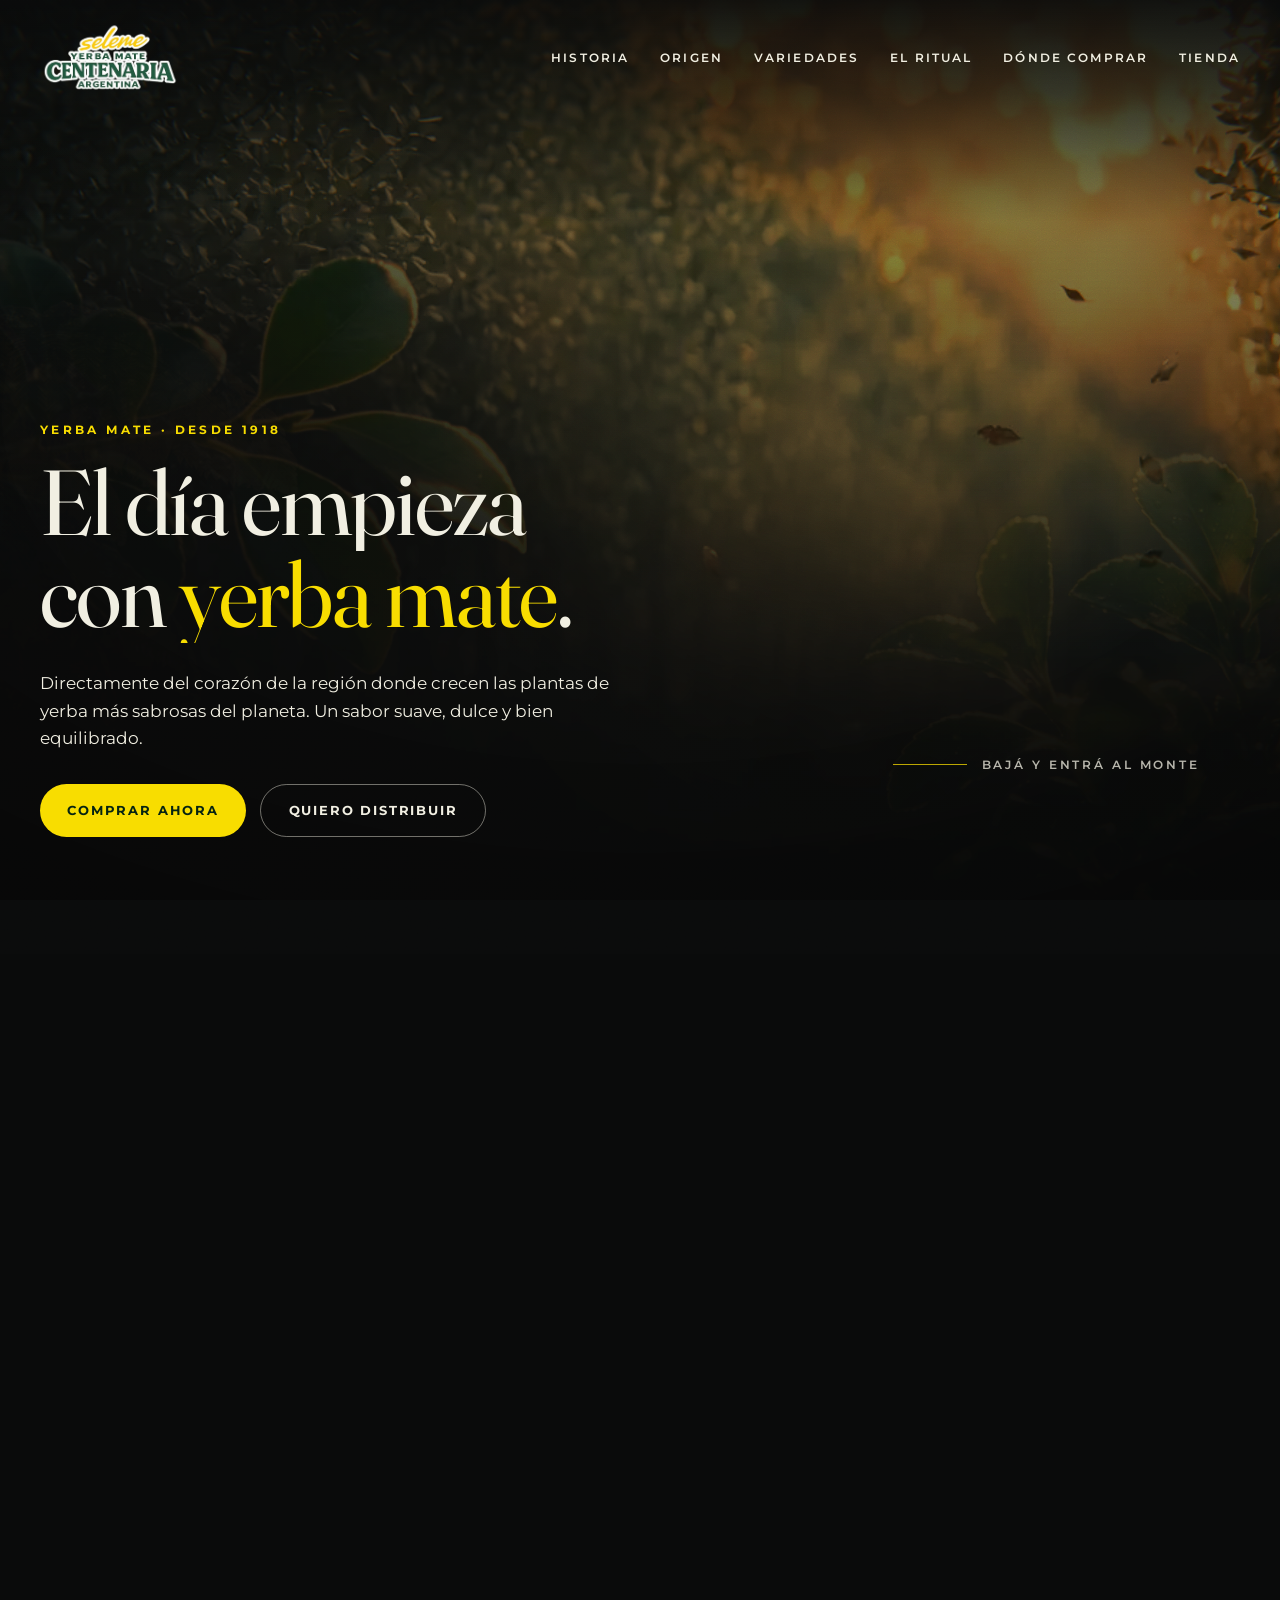
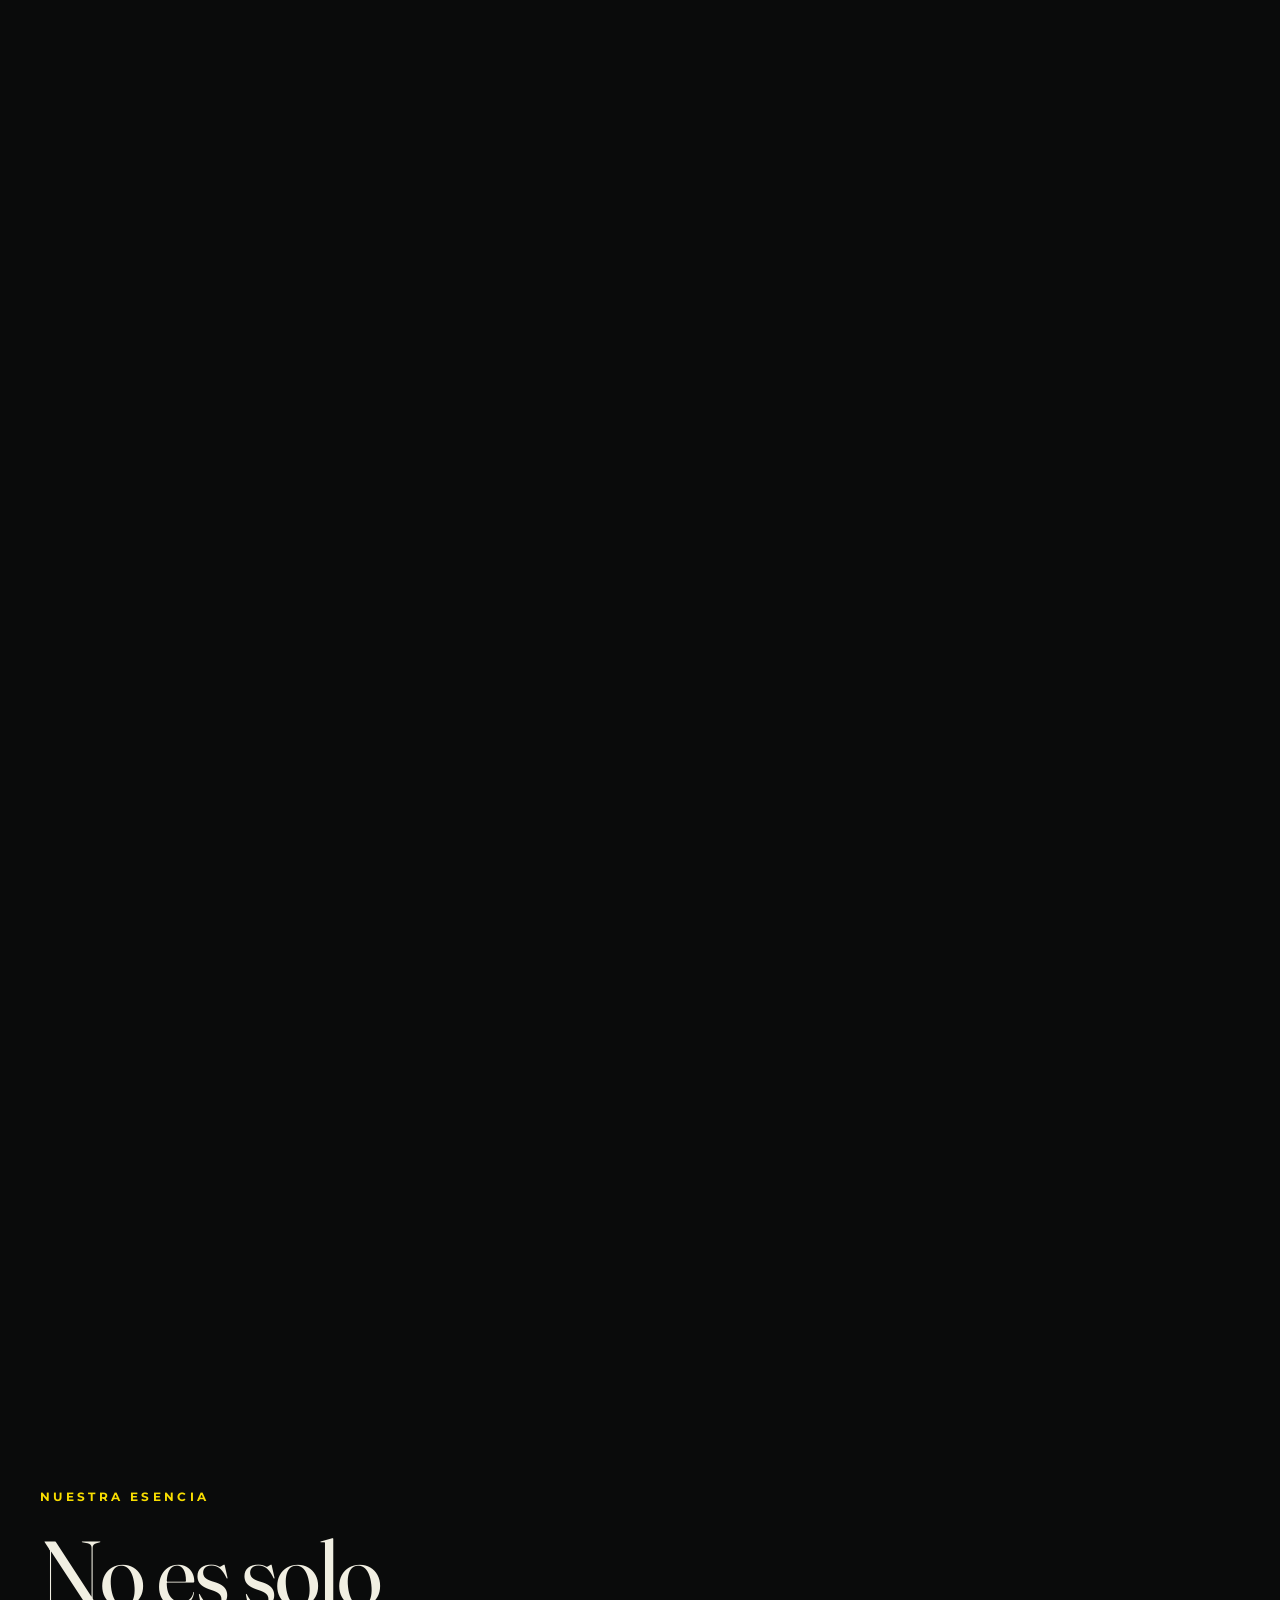
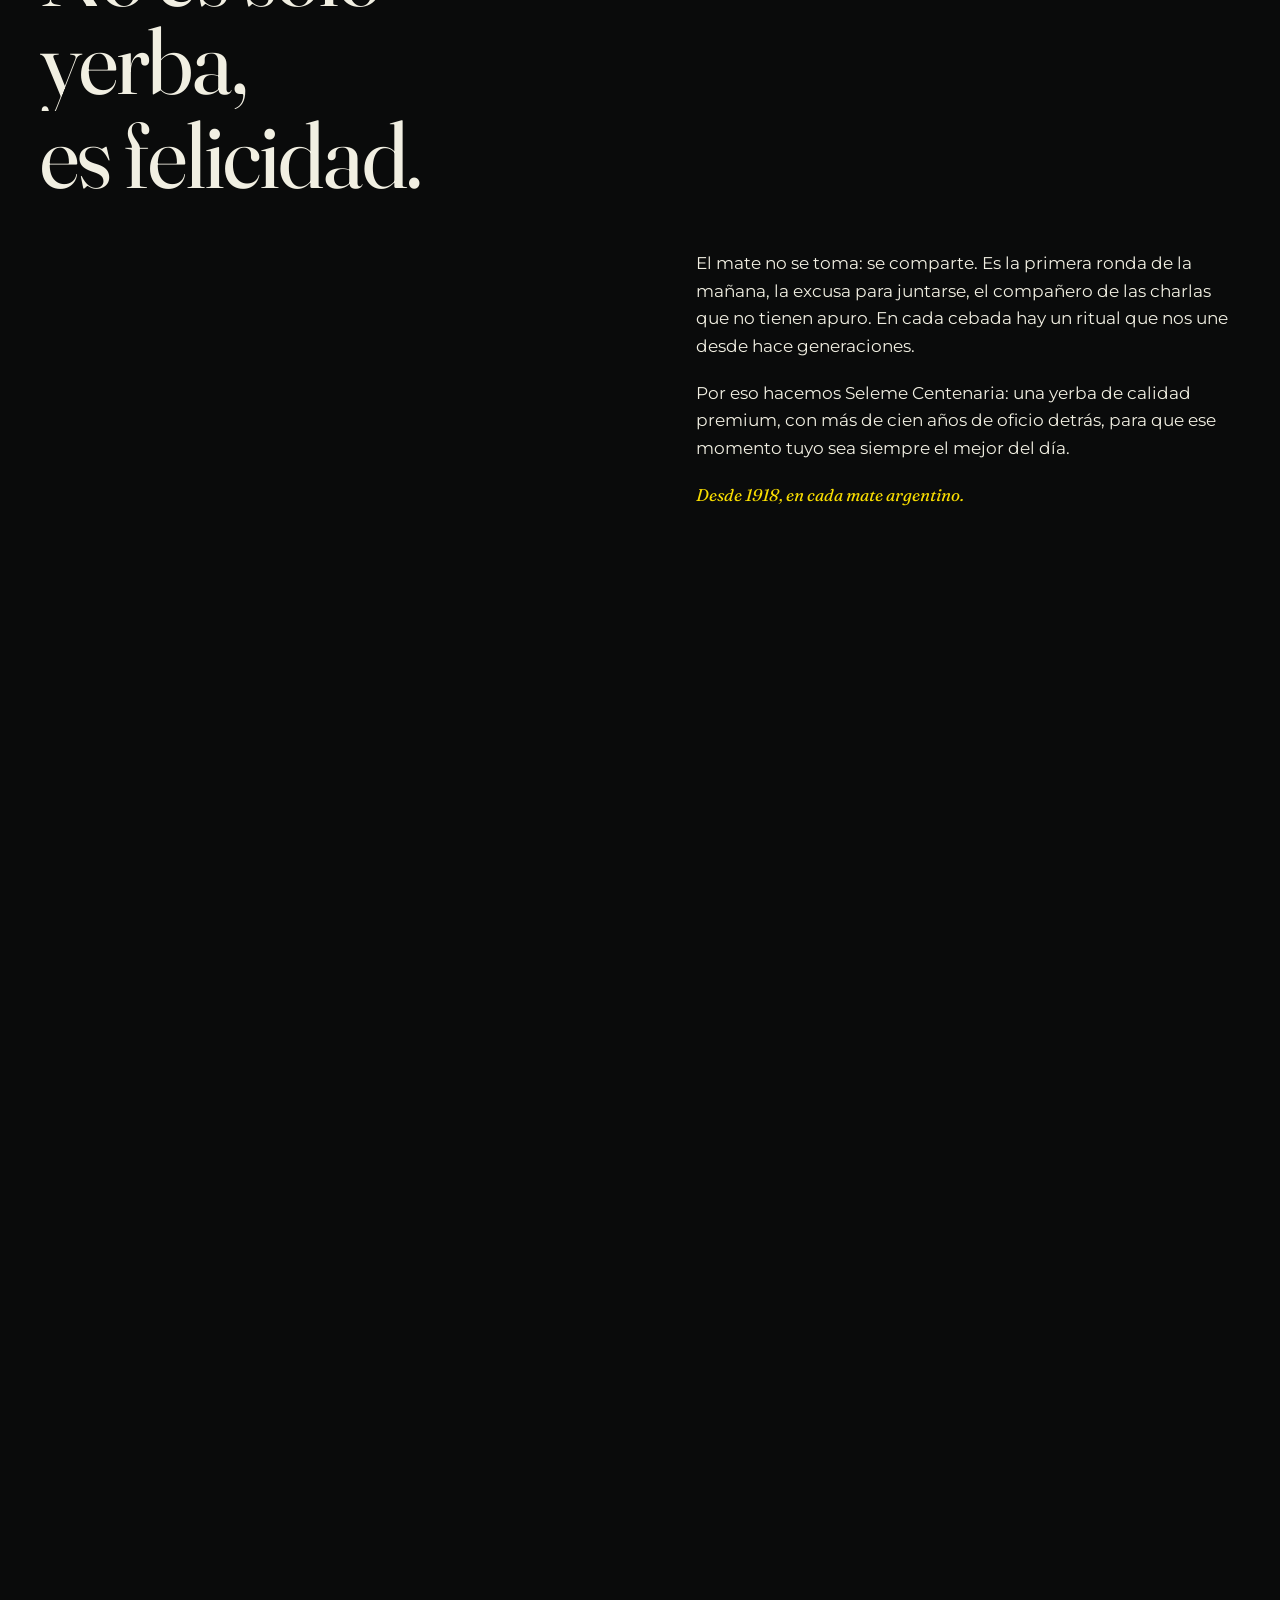
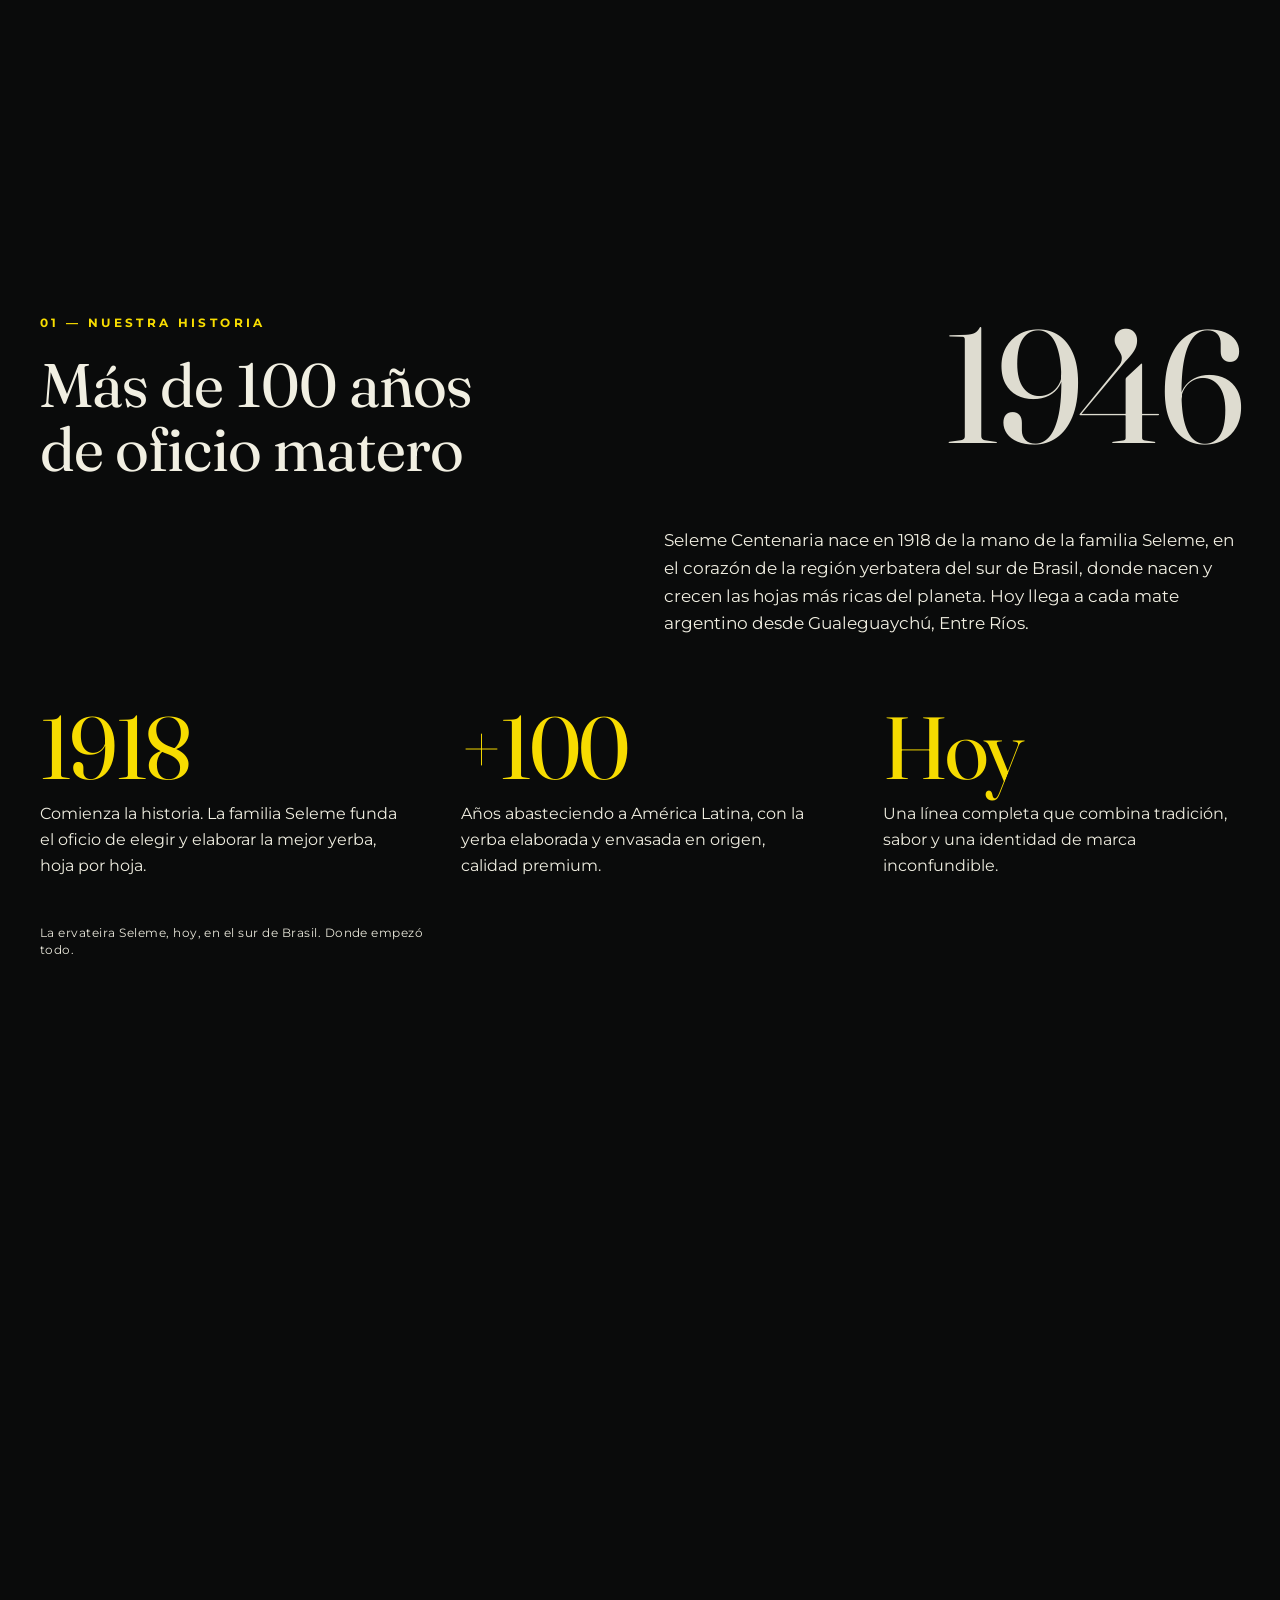
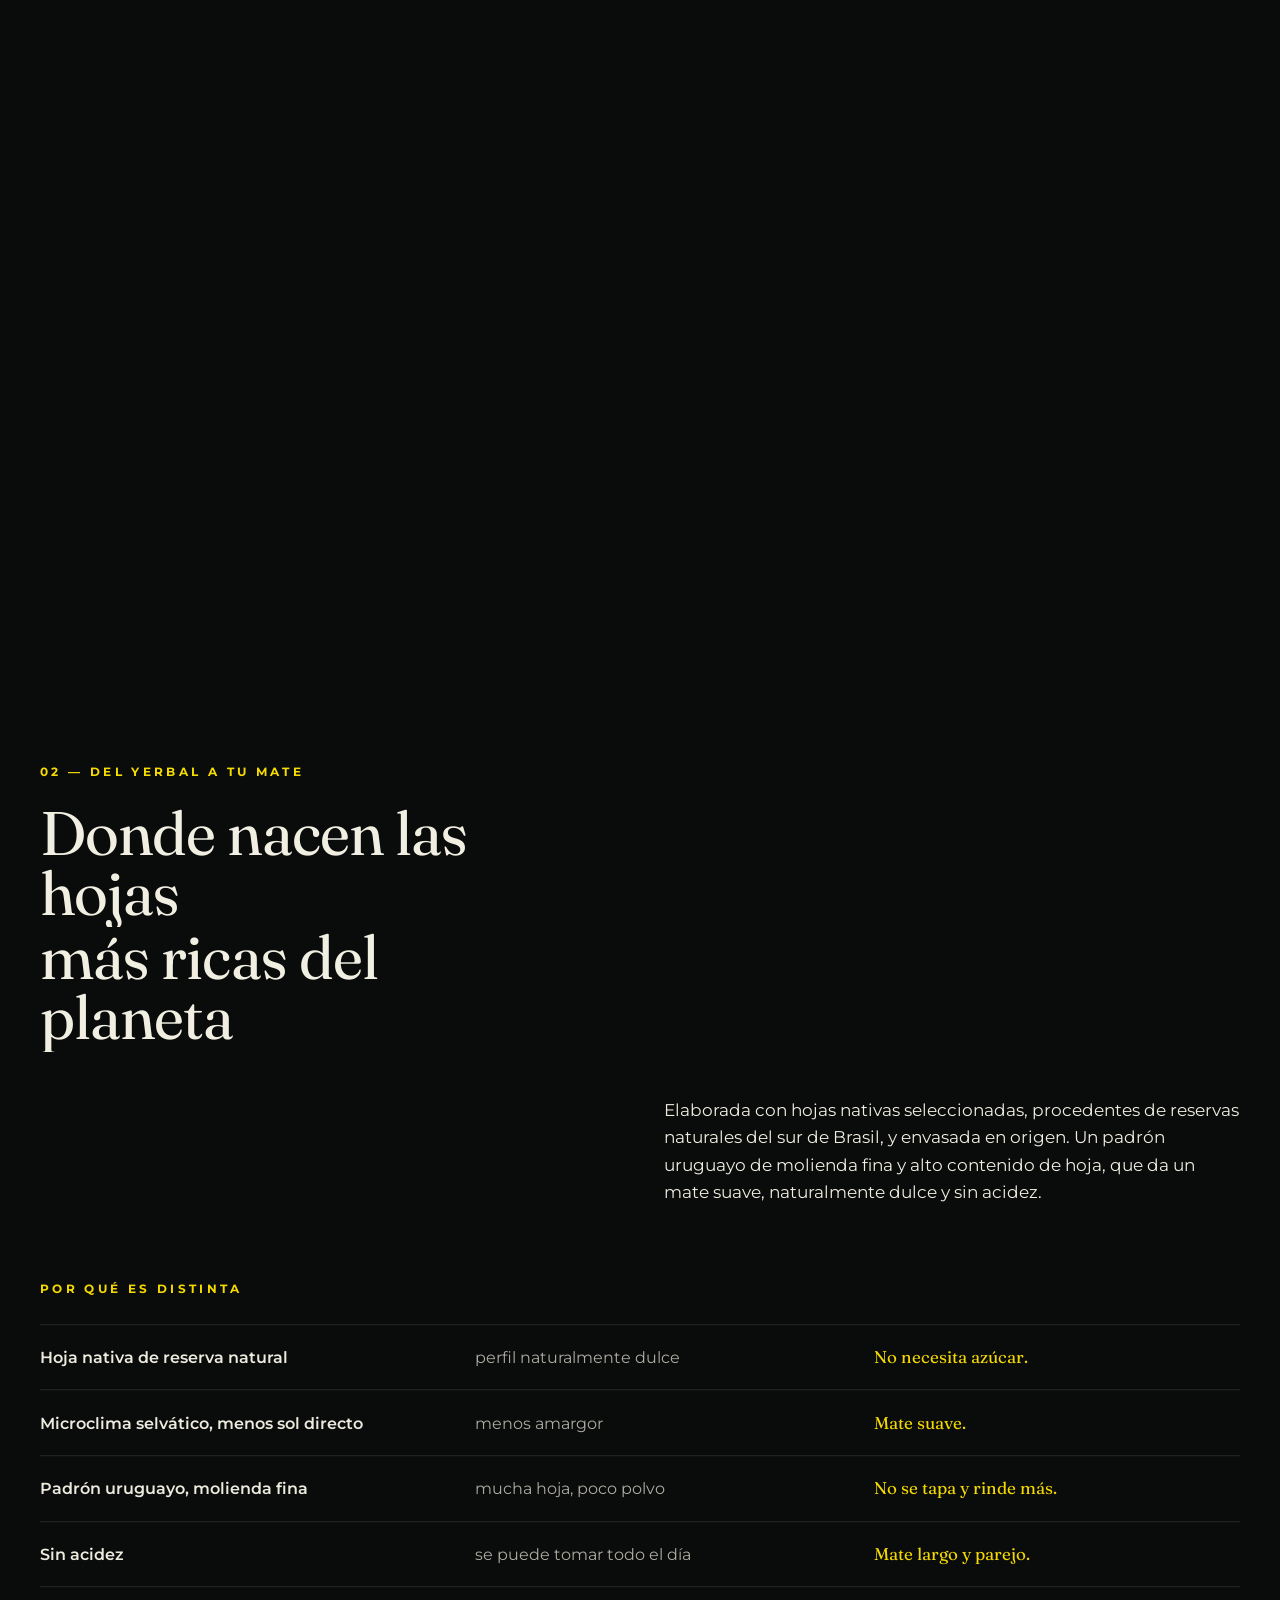
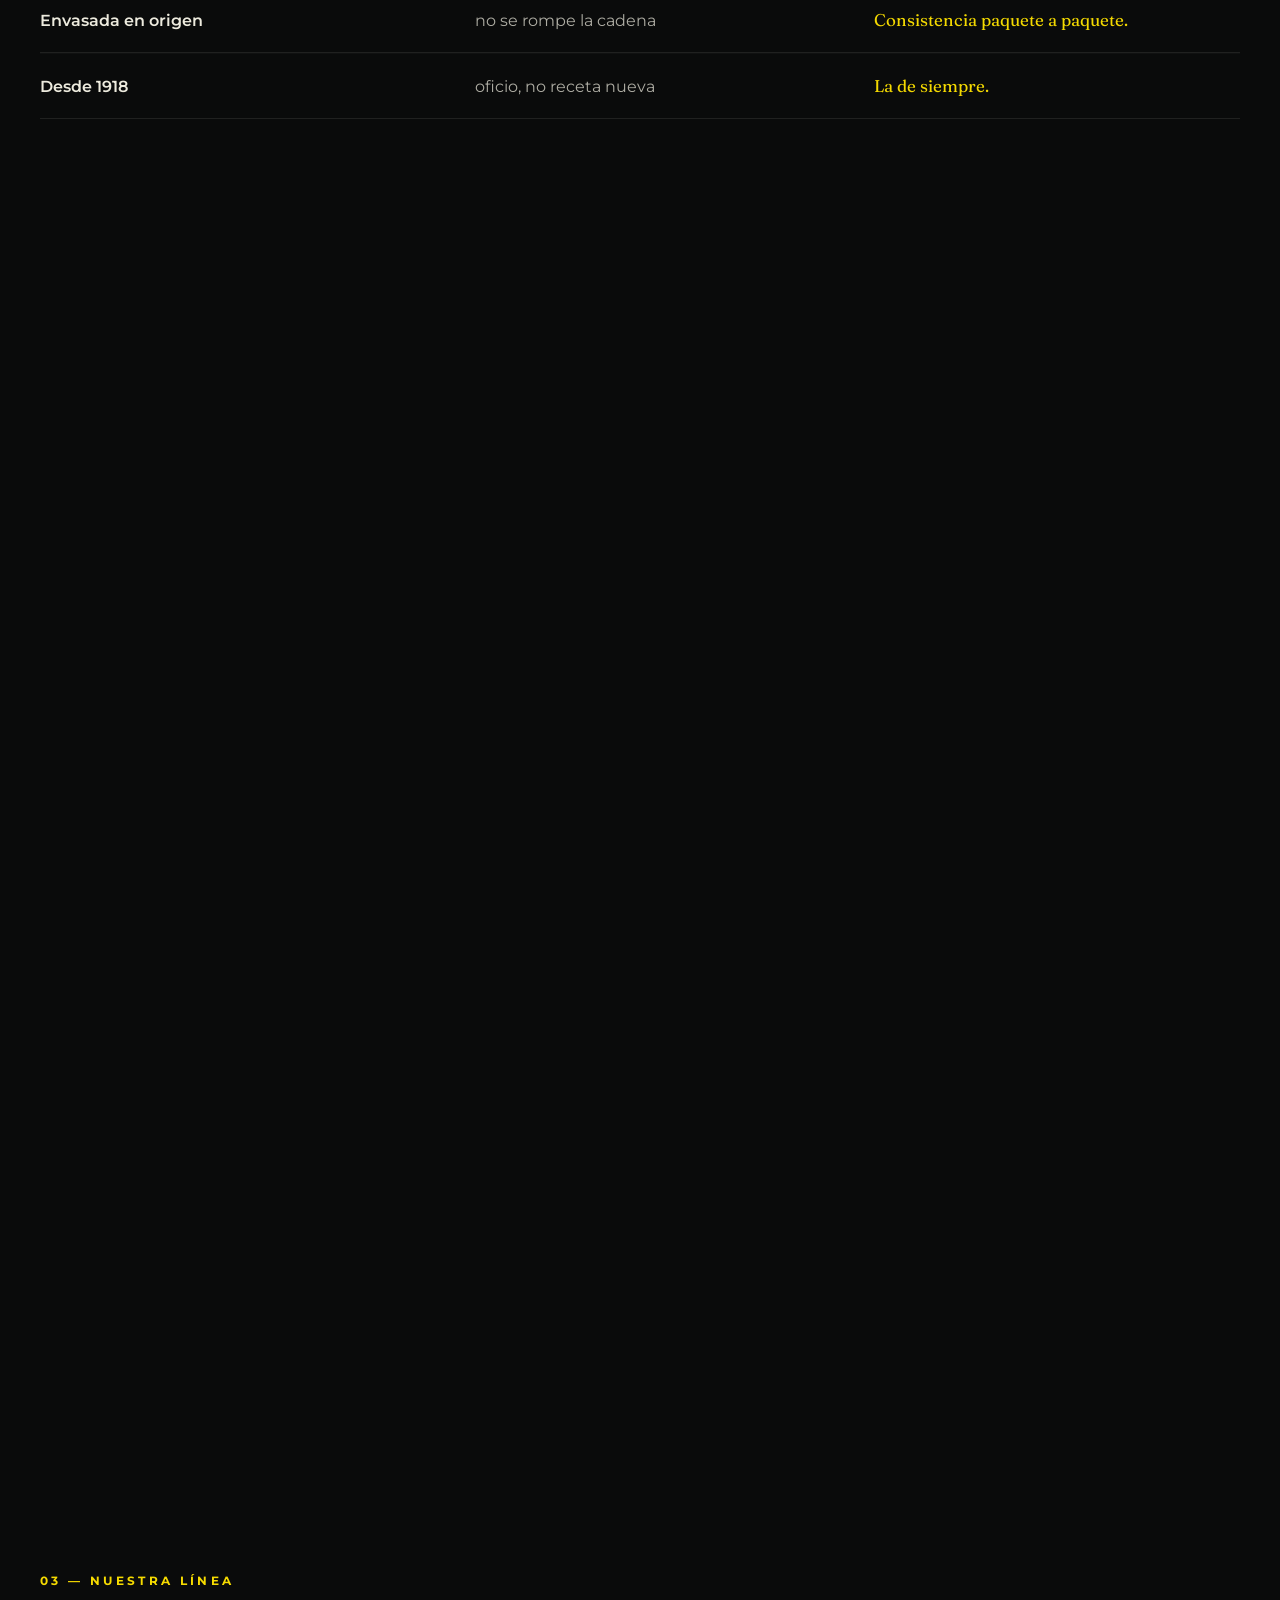
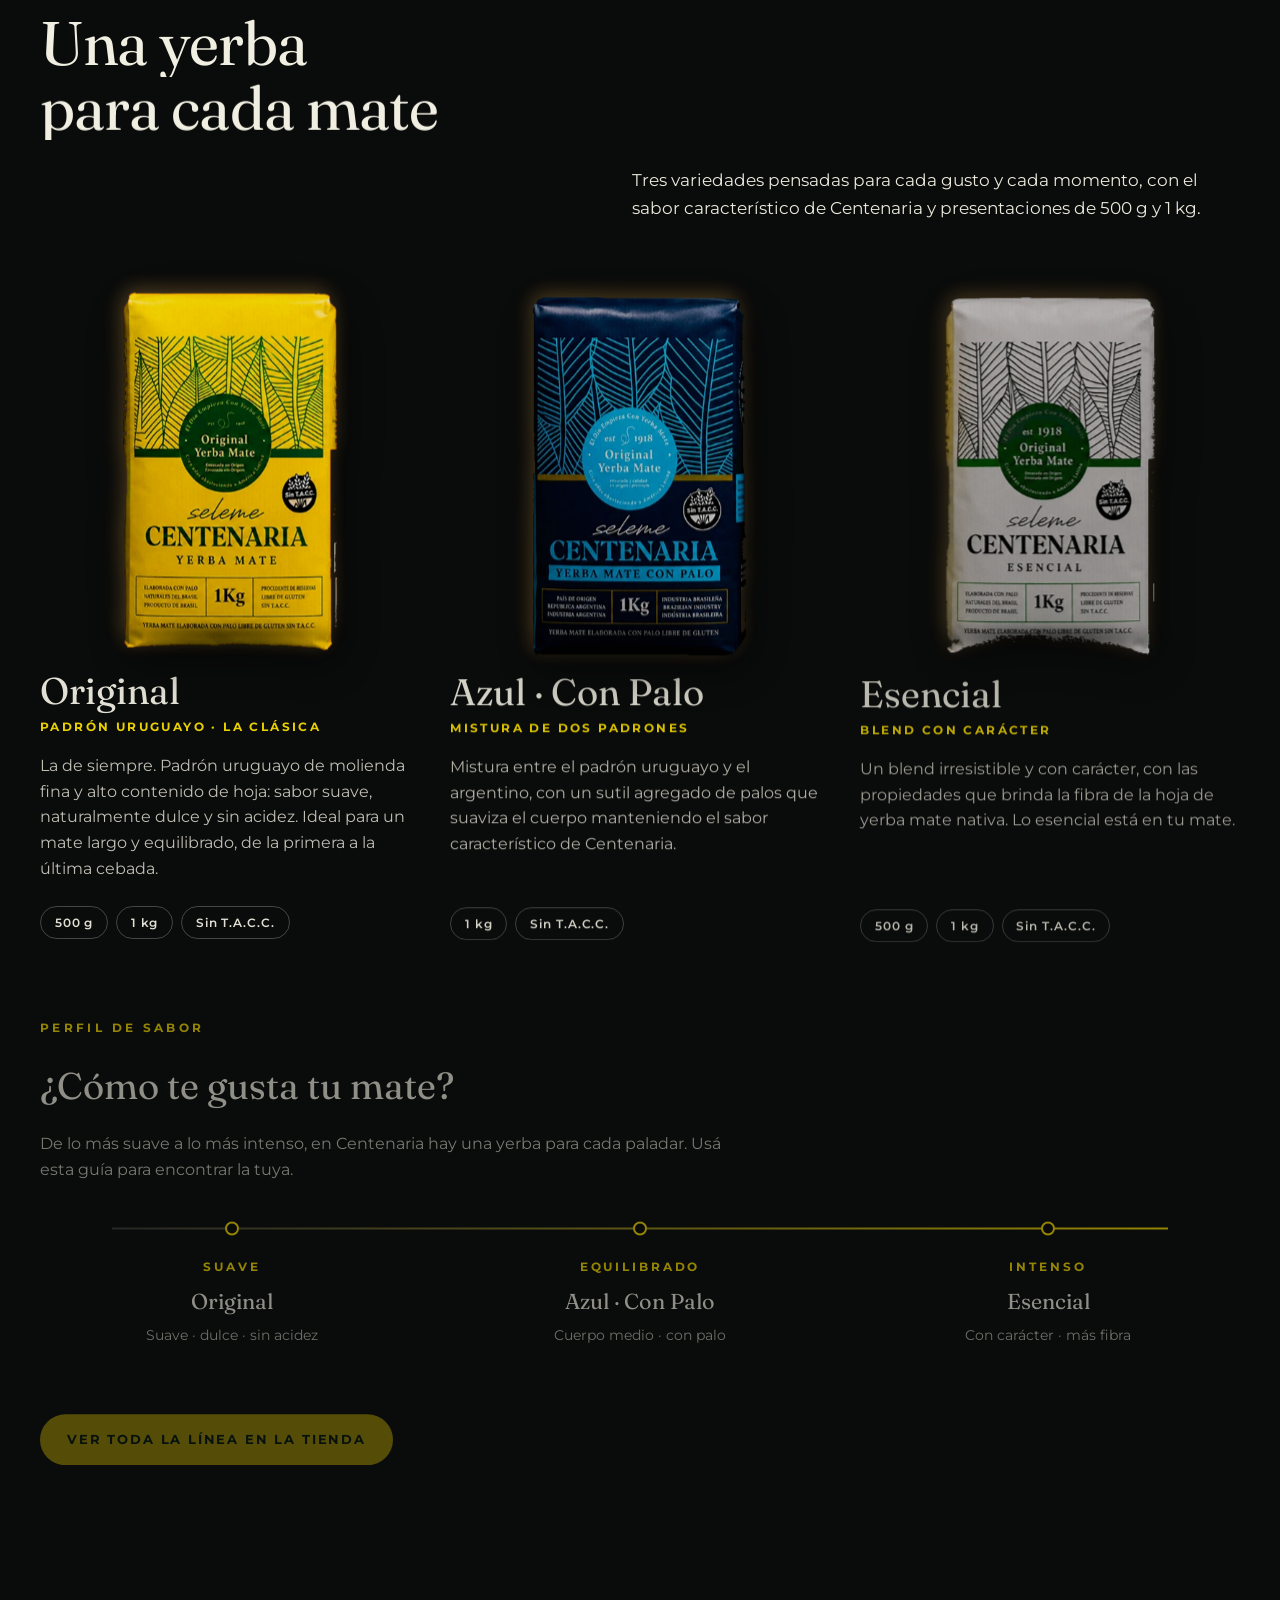
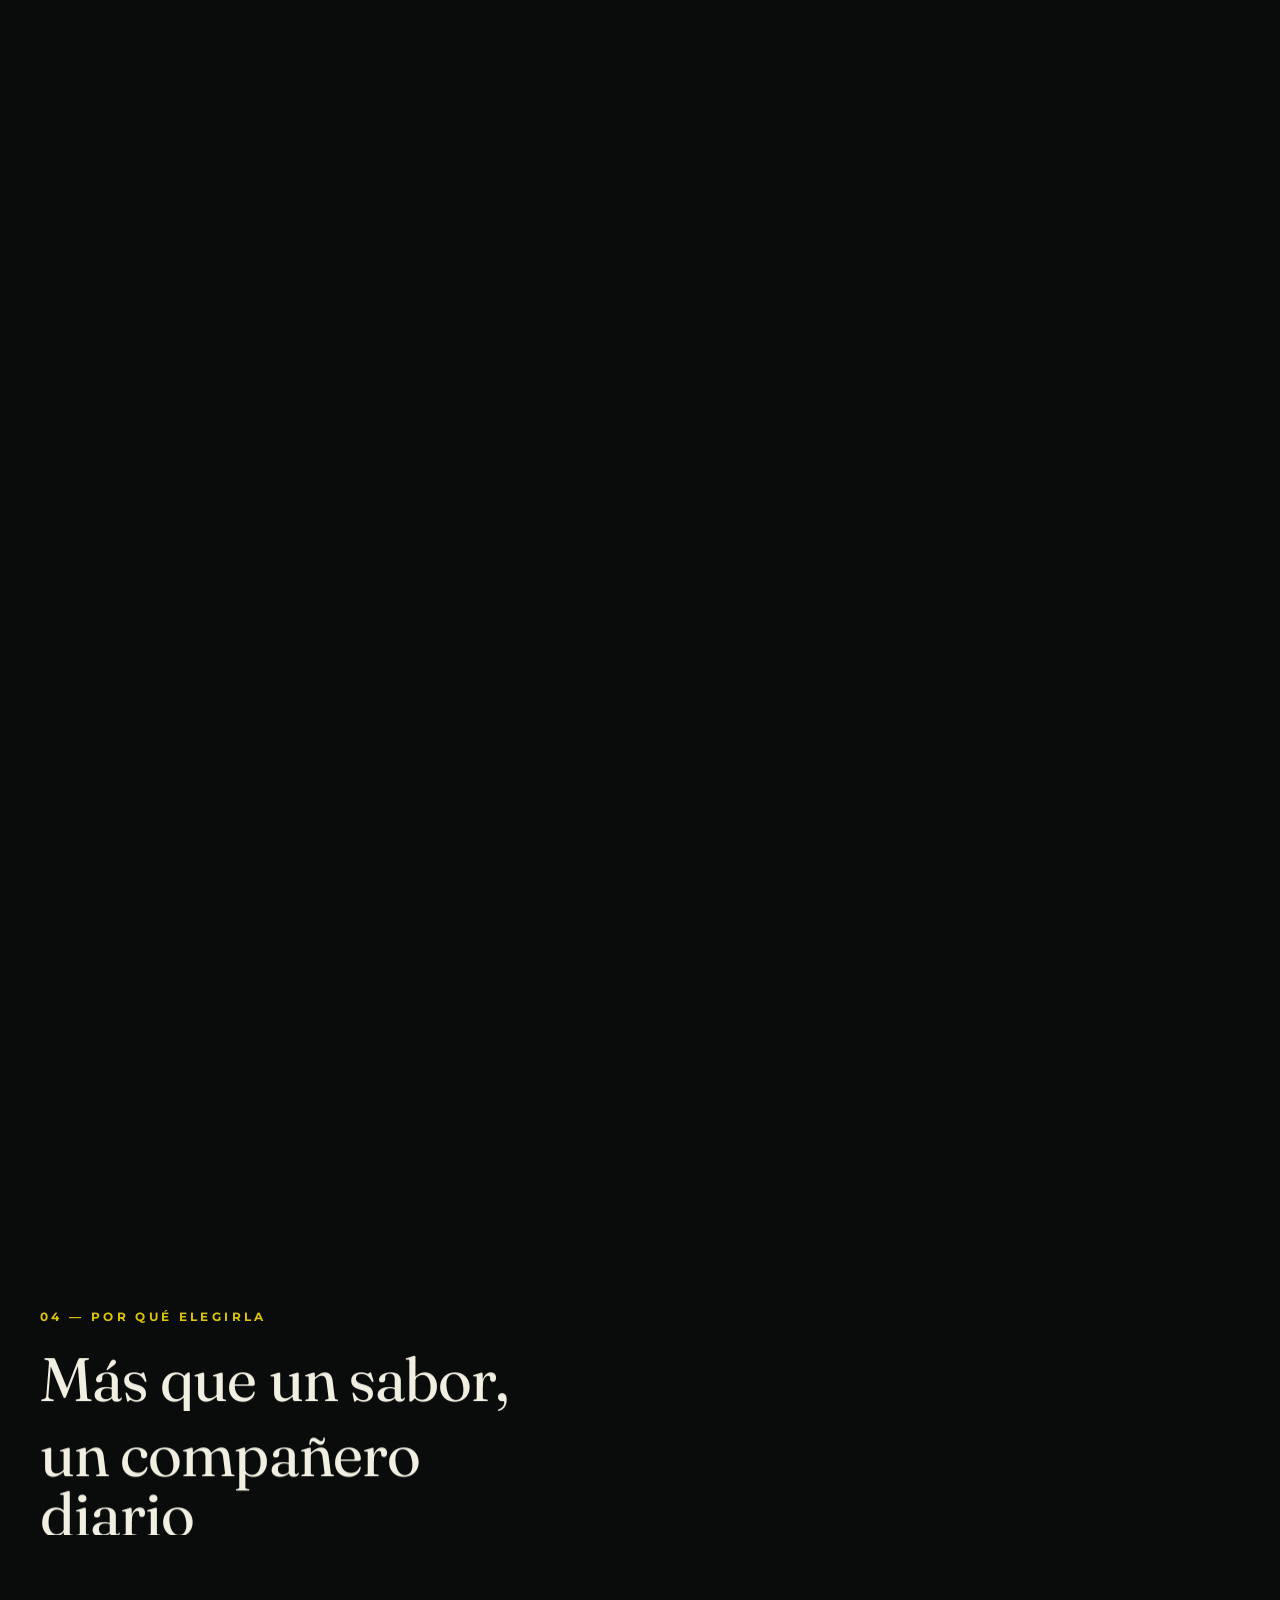
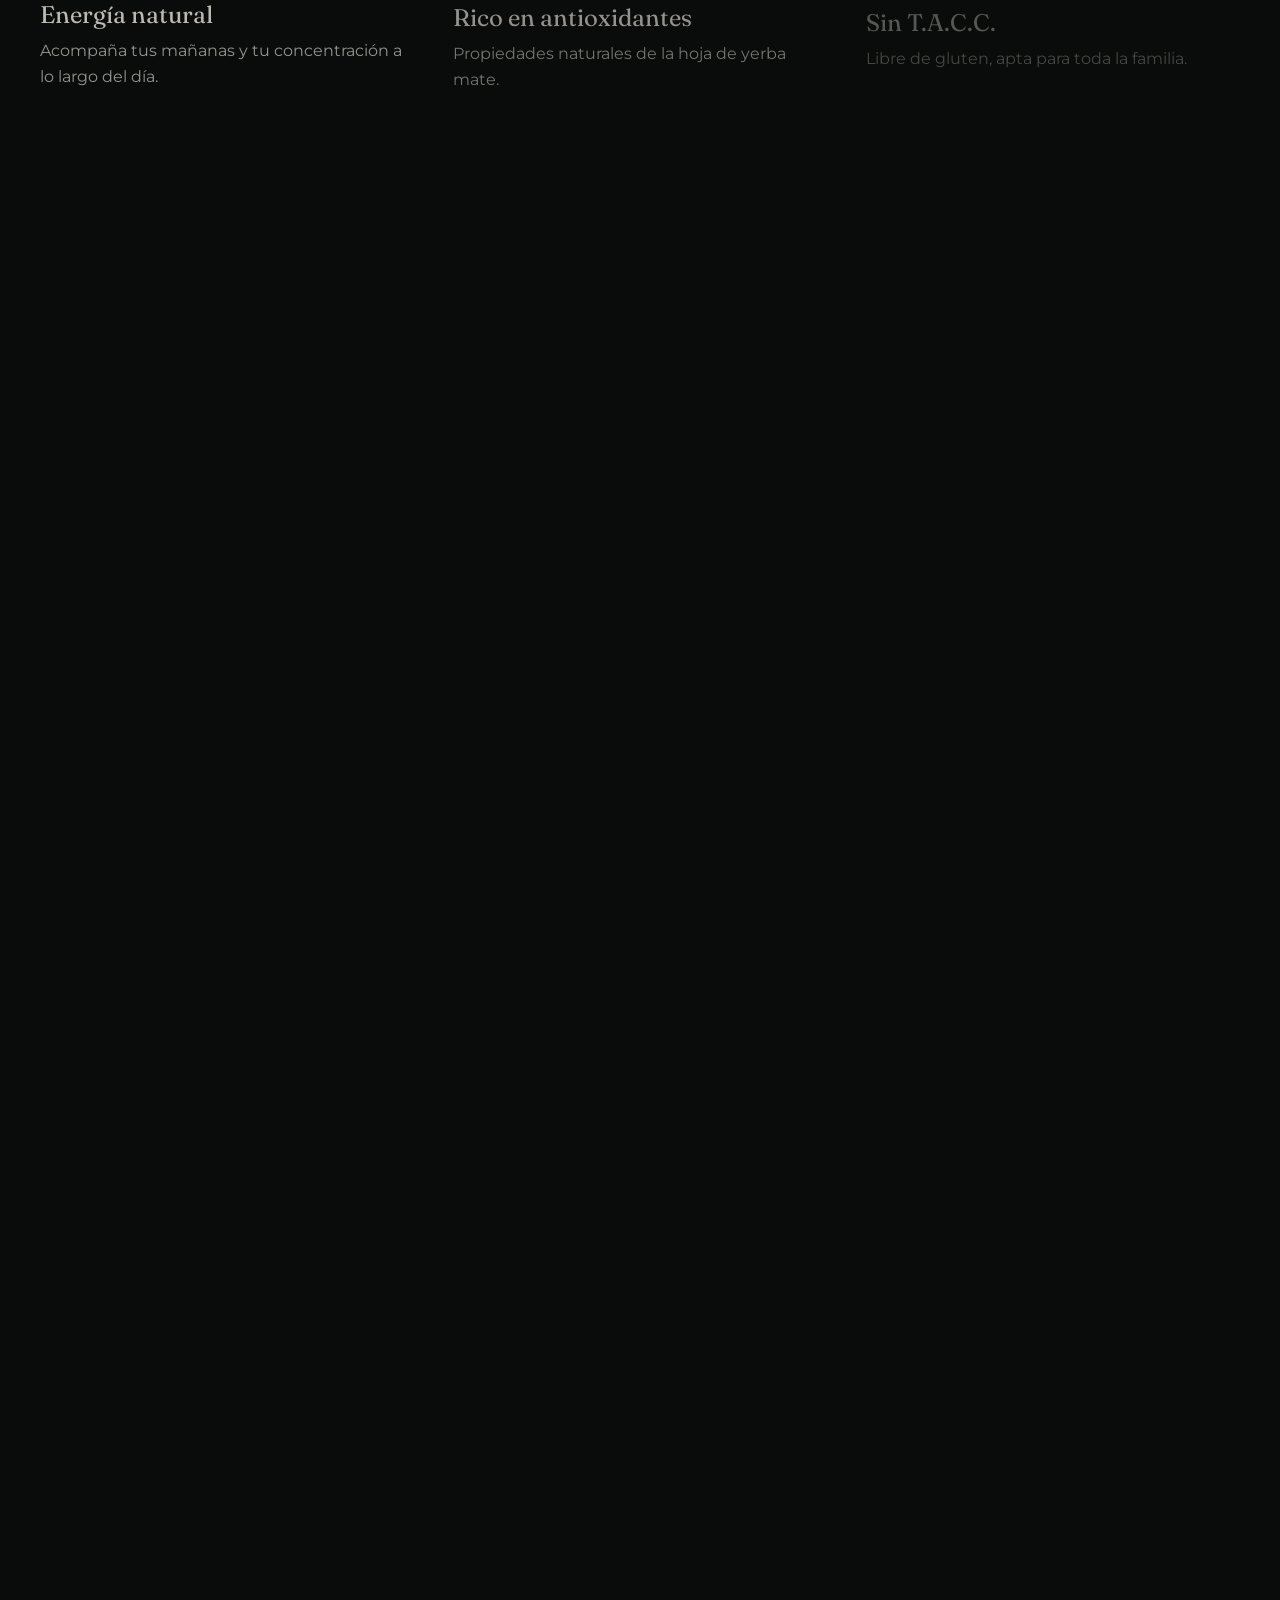
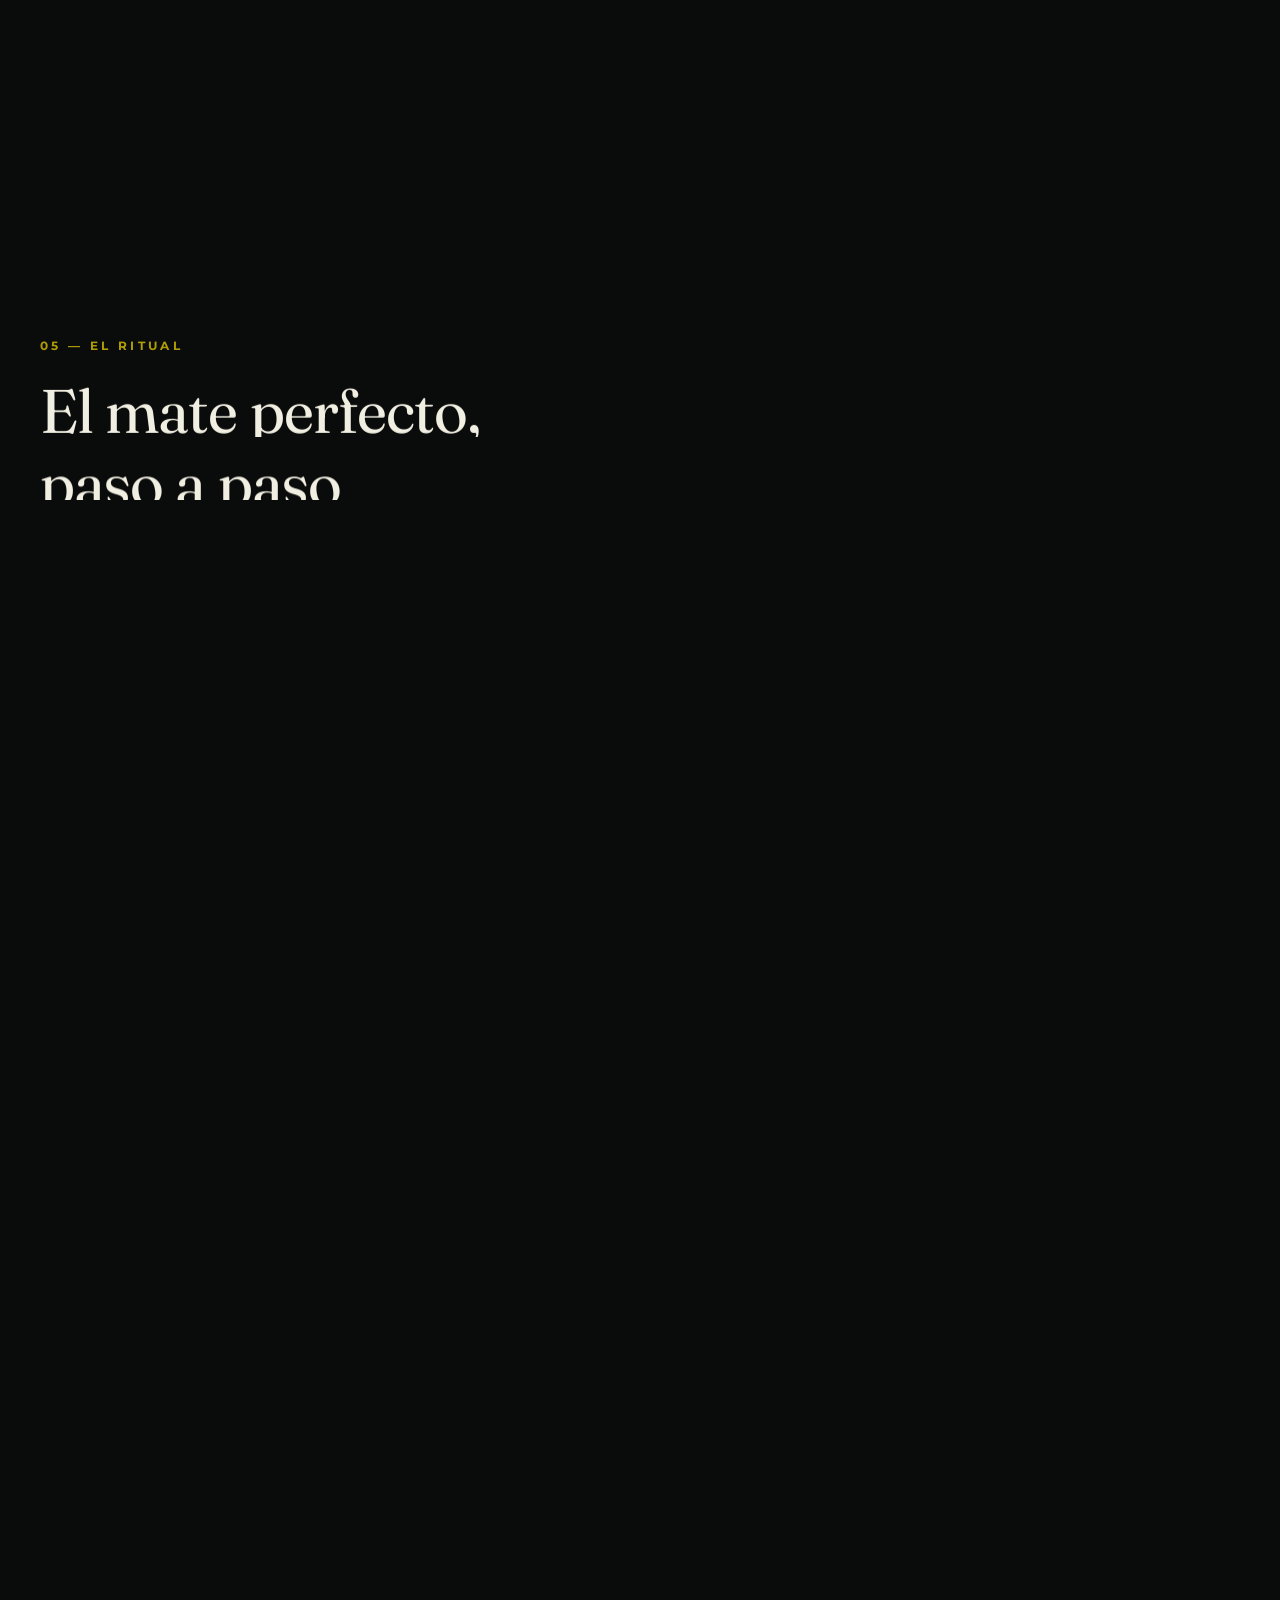
==== commit 3702bf02: "El fondo de Historia es la fabrica real, y la seccion adelgaza Pedido del cliente: que el capitulo d" ====
--- a/index.html
+++ b/index.html
@@ -408,13 +408,6 @@
     <p class="historia__anio" aria-hidden="true"><span id="historiaAnio">1918</span></p>
     <ol class="hitos">
       <li class="hito reveal">
-        <!-- Copia de archivo (tools/fabrica.cjs). OJO: el cliente la mando como
-             "la fabrica en 1918" y NO lo es: es la fabrica de hoy con filtro sepia.
-             El pie lo dice; presentarla como de 1918 seria un error que cualquiera nota. -->
-        <figure class="archivo">
-          <img src="img/fabrica-hoy-480.webp" srcset="img/fabrica-hoy-480.webp 480w, img/fabrica-hoy-800.webp 800w" sizes="(max-width:820px) 80vw, 19rem" width="480" height="632" alt="Frente de la ervateira Seleme, en el sur de Brasil: el galp&oacute;n con el cartel Ervateira Seleme, desde 1918, entre araucarias." loading="lazy" decoding="async">
-          <figcaption>La ervateira Seleme, hoy. Donde empez&oacute; todo.</figcaption>
-        </figure>
         <p class="hito__dato">1918</p>
         <p class="hito__texto">Comienza la historia. La familia Seleme funda el oficio de elegir y elaborar la mejor yerba, hoja por hoja.</p>
       </li>
@@ -427,6 +420,12 @@
         <p class="hito__texto">Una l&iacute;nea completa que combina tradici&oacute;n, sabor y una identidad de marca inconfundible.</p>
       </li>
     </ol>
+    <!-- El pie de la foto del fondo. La copia de archivo se saco el 22-sep (el fondo
+         de este capitulo PASO A SER esa misma foto y estaba dos veces), pero el dato
+         honesto no se va con ella: el cliente la mando como "la fabrica en 1918" y NO
+         lo es, es la fabrica de HOY. Presentarla como de 1918 seria un error que
+         cualquiera nota. -->
+    <p class="cap__credito reveal">La ervateira Seleme, hoy, en el sur de Brasil. Donde empez&oacute; todo.</p>
   </section>
 
   <div class="pasaje" aria-hidden="true"></div>
--- a/css/estilo.css
+++ b/css/estilo.css
@@ -359,24 +359,23 @@
 }
 
 /* --- hitos: 1918 / +100 / Hoy --- */
-/* alineados ABAJO: la copia de archivo sube sobre el 1918 y los tres datos
-   quedan en la misma linea */
+/* alineados ARRIBA desde el 22-sep. Iban a `end` porque la copia de archivo hacia
+   alta la primera columna y asi los tres datos caian en la misma linea; sacada la
+   foto, `end` los desalinea —los tres textos wrappean distinto— y `start` es lo que
+   ahora deja 1918 / +100 / Hoy a la misma altura. */
 .hitos{list-style:none;margin:clamp(3rem,8vh,6rem) 0 0;padding:0;
-  display:grid;gap:clamp(2rem,5vw,4rem);grid-template-columns:repeat(3,1fr);align-items:end}
+  display:grid;gap:clamp(2rem,5vw,4rem);grid-template-columns:repeat(3,1fr);align-items:start}
 @media (max-width:820px){.hitos{grid-template-columns:1fr;gap:2.5rem}}
 .hito__dato{margin:0;font-family:Fraunces,Georgia,serif;font-weight:400;
   font-size:clamp(3rem,7vw,5.5rem);line-height:.86;letter-spacing:-.03em;color:var(--oro)}
 .hito__texto{margin:1rem 0 0;max-width:24rem;color:var(--crema)}
 
-/* --- la copia de archivo: la foto real de la fabrica (tools/fabrica.cjs) en el
-   hito 1918, como una impresion apoyada sobre la mesa. El pie dice la verdad:
-   es la fabrica de HOY con filtro sepia, no una foto de 1918. --- */
-.archivo{margin:0 0 1.6rem;max-width:19rem;padding:.5rem .5rem 1rem;
-  background:#EDE6D3;color:var(--tinta);transform:rotate(-1.6deg);
-  box-shadow:0 18px 40px rgba(0,0,0,.55),0 2px 6px rgba(0,0,0,.35)}
-.archivo img{width:100%;height:auto;display:block;filter:contrast(1.04) sepia(.15)}
-.archivo figcaption{margin:.7rem .1rem 0;font-size:.75rem;line-height:1.4;
-  letter-spacing:.04em;color:var(--tinta-suave)}
+/* --- el pie de la foto del fondo. Reemplaza a .archivo (la polaroid apoyada en
+   el hito 1918), que se saco el 22-sep cuando el fondo del capitulo paso a ser
+   esa misma foto: estaba dos veces y estiraba la fila de hitos 456 px. El dato
+   honesto se queda: la ervateira es la de HOY, no una foto de 1918. --- */
+.cap__credito{margin:clamp(2rem,5vh,3rem) 0 0;font-size:.75rem;line-height:1.4;
+  letter-spacing:.04em;color:var(--crema);opacity:.62;max-width:26rem}
 
 /* --- la cadena de causas: causa -> efecto -> lo que sentis --- */
 .cadena{margin:clamp(3rem,8vh,6rem) 0 0}
@@ -683,22 +682,27 @@
   color:var(--crema);background:rgba(248,221,0,.08)}
 .formulario__ok a{color:var(--oro)}
 .formulario__nota{margin:1.2rem 0 0;max-width:34rem;font-size:.875rem;color:var(--crema);opacity:.62}
-/* la linea de variedades, en lista: nombre, subtitulo y presentaciones */
-.linea{list-style:none;margin:clamp(1.6rem,4vh,2.4rem) 0 0;padding:0;max-width:44rem}
-.linea>li{display:grid;grid-template-columns:minmax(0,1fr) auto;gap:.3rem 1.5rem;align-items:center;
+/* La linea de variedades, en lista: nombre, subtitulo y presentaciones.
+   ⚠️ Se llama .gama y NO .linea a proposito: `.linea` ya es la mascara de cada
+   renglon de los titulares (arriba, y la crea partirTitulo en main.js). Cuando
+   esto se llamaba .linea, al ser la regla POSTERIOR le imponia su margin-top,
+   su padding:0 y su max-width:44rem a TODOS los titulos del sitio: 36 px de
+   aire de mas entre renglones y el titulo del manifiesto partido en tres. */
+.gama{list-style:none;margin:clamp(1.6rem,4vh,2.4rem) 0 0;padding:0;max-width:44rem}
+.gama>li{display:grid;grid-template-columns:minmax(0,1fr) auto;gap:.3rem 1.5rem;align-items:center;
   padding:1.1rem 0;border-top:1px solid rgba(241,239,226,.14)}
-.linea>li:last-child{border-bottom:1px solid rgba(241,239,226,.14)}
-.linea__nombre{font-family:Fraunces,Georgia,serif;font-size:1.5rem;line-height:1.1;color:var(--crema)}
-.linea__sub{grid-column:1;font-size:var(--etiqueta);font-weight:700;letter-spacing:.2em;
+.gama>li:last-child{border-bottom:1px solid rgba(241,239,226,.14)}
+.gama__nombre{font-family:Fraunces,Georgia,serif;font-size:1.5rem;line-height:1.1;color:var(--crema)}
+.gama__sub{grid-column:1;font-size:var(--etiqueta);font-weight:700;letter-spacing:.2em;
   text-transform:uppercase;color:var(--oro)}
-.linea .chips{grid-column:2;grid-row:1 / span 2;margin:0}
-.linea--compacta{margin-top:1.2rem;max-width:none}
-.linea--compacta>li{padding:.75rem 0}
-.linea--compacta .linea__nombre{font-size:1.2rem}
-.linea--compacta .chips{grid-row:1}
+.gama .chips{grid-column:2;grid-row:1 / span 2;margin:0}
+.gama--compacta{margin-top:1.2rem;max-width:none}
+.gama--compacta>li{padding:.75rem 0}
+.gama--compacta .gama__nombre{font-size:1.2rem}
+.gama--compacta .chips{grid-row:1}
 @media (max-width:600px){
-  .linea>li{grid-template-columns:1fr}
-  .linea .chips,.linea--compacta .chips{grid-column:1;grid-row:auto;margin-top:.5rem}
+  .gama>li{grid-template-columns:1fr}
+  .gama .chips,.gama--compacta .chips{grid-column:1;grid-row:auto;margin-top:.5rem}
 }
 
 /* ============================== MOTION ==============================
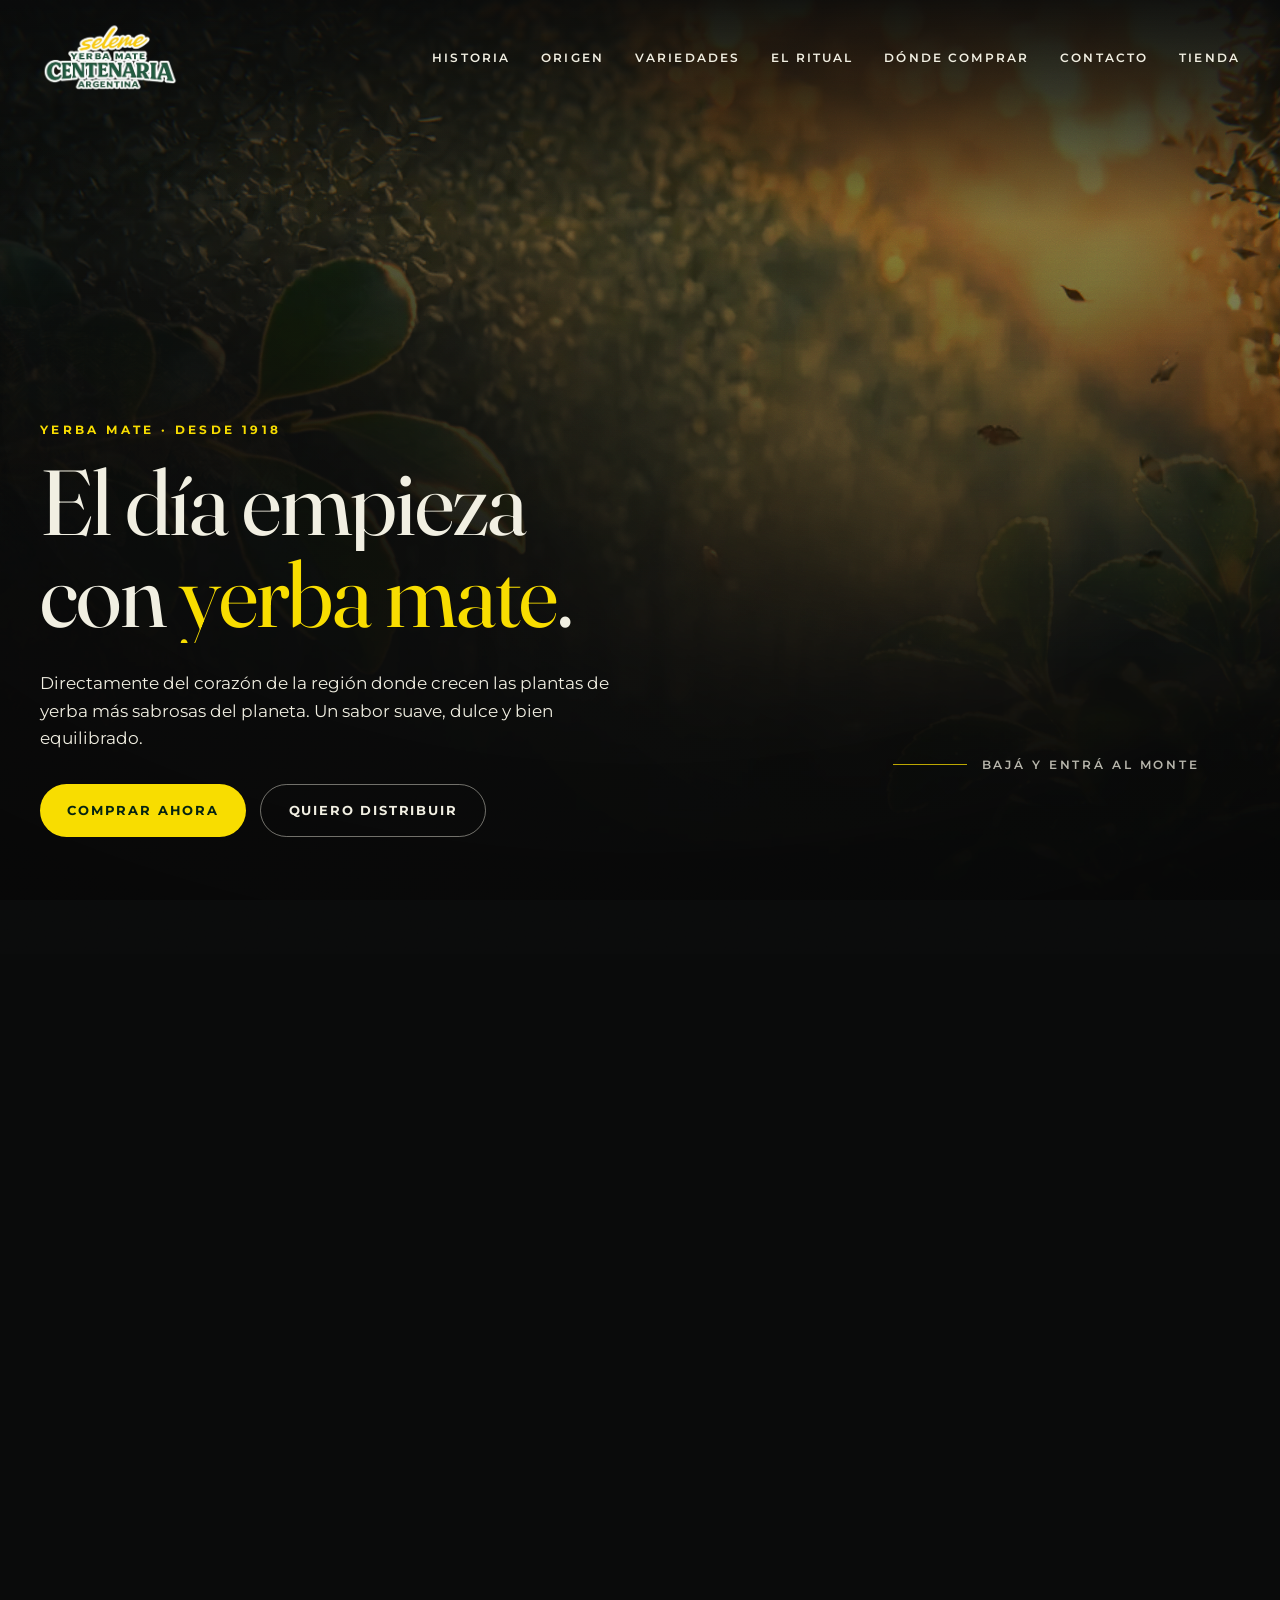
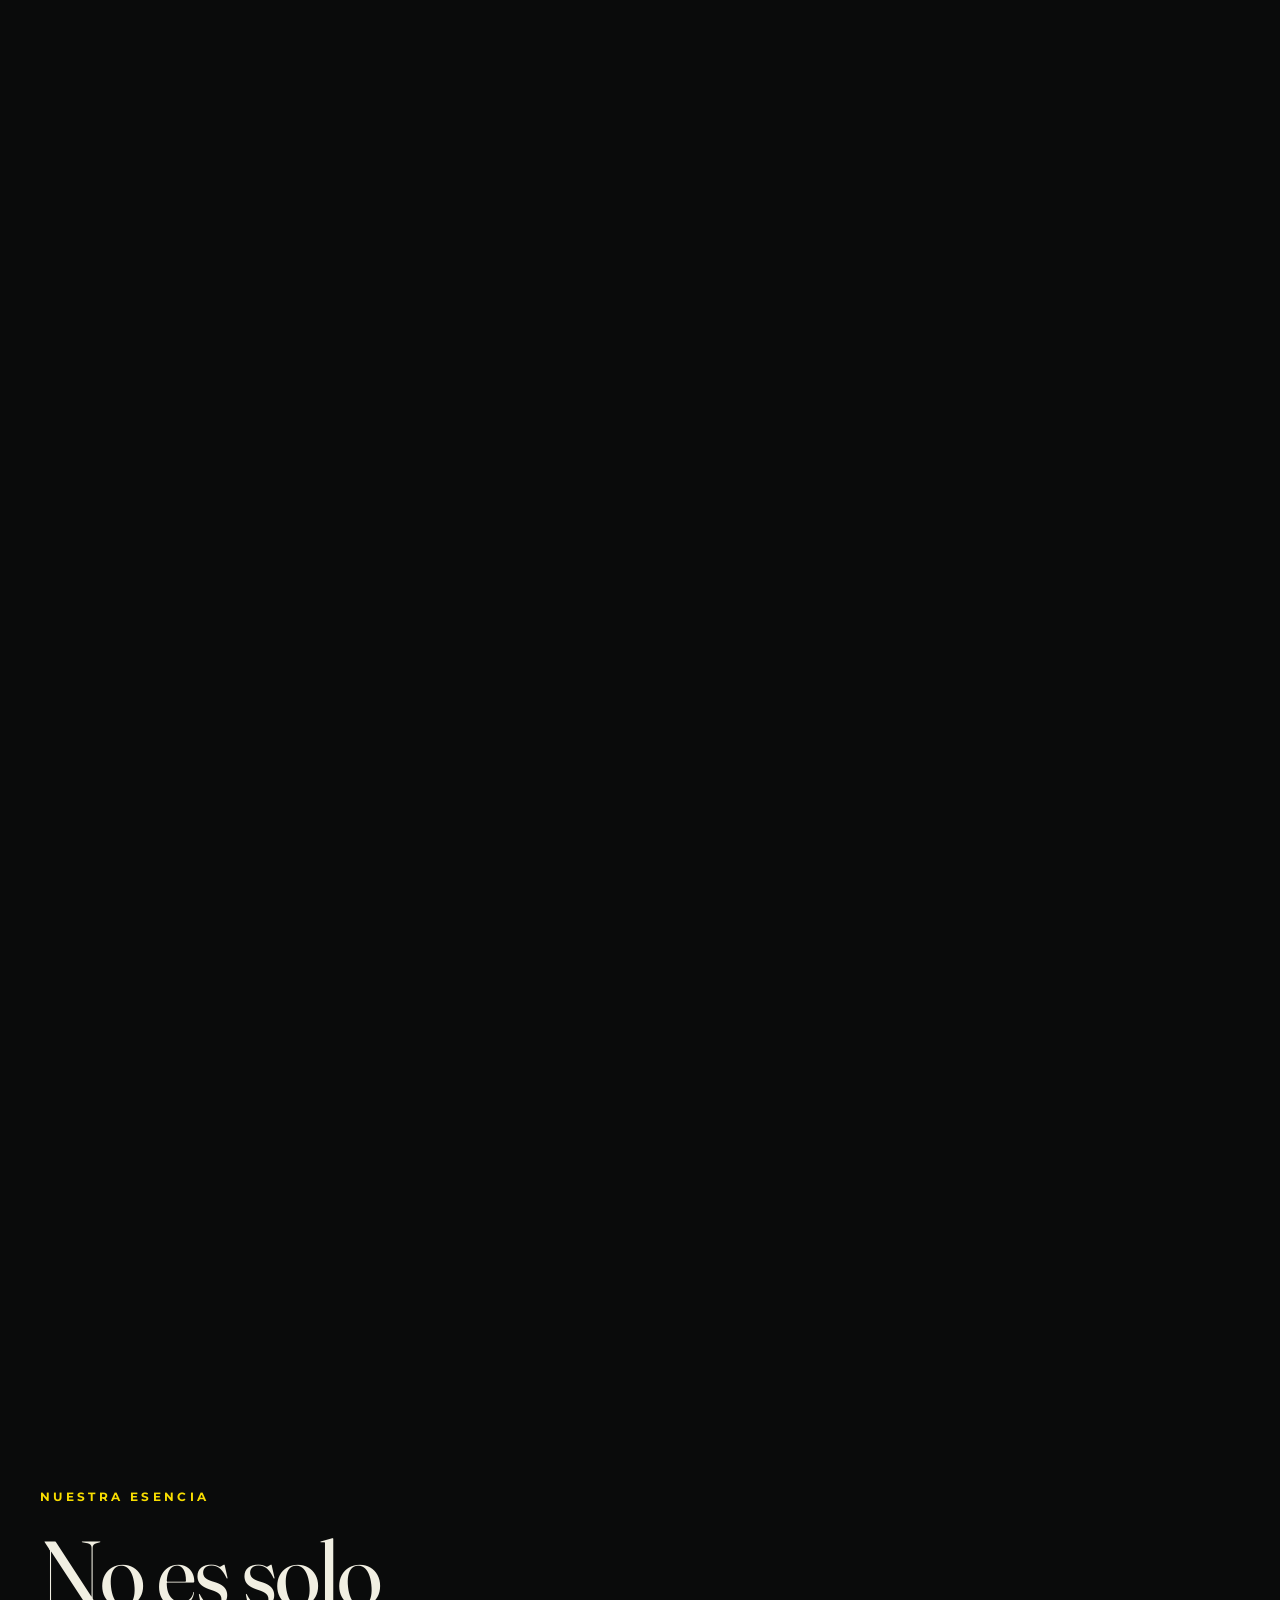
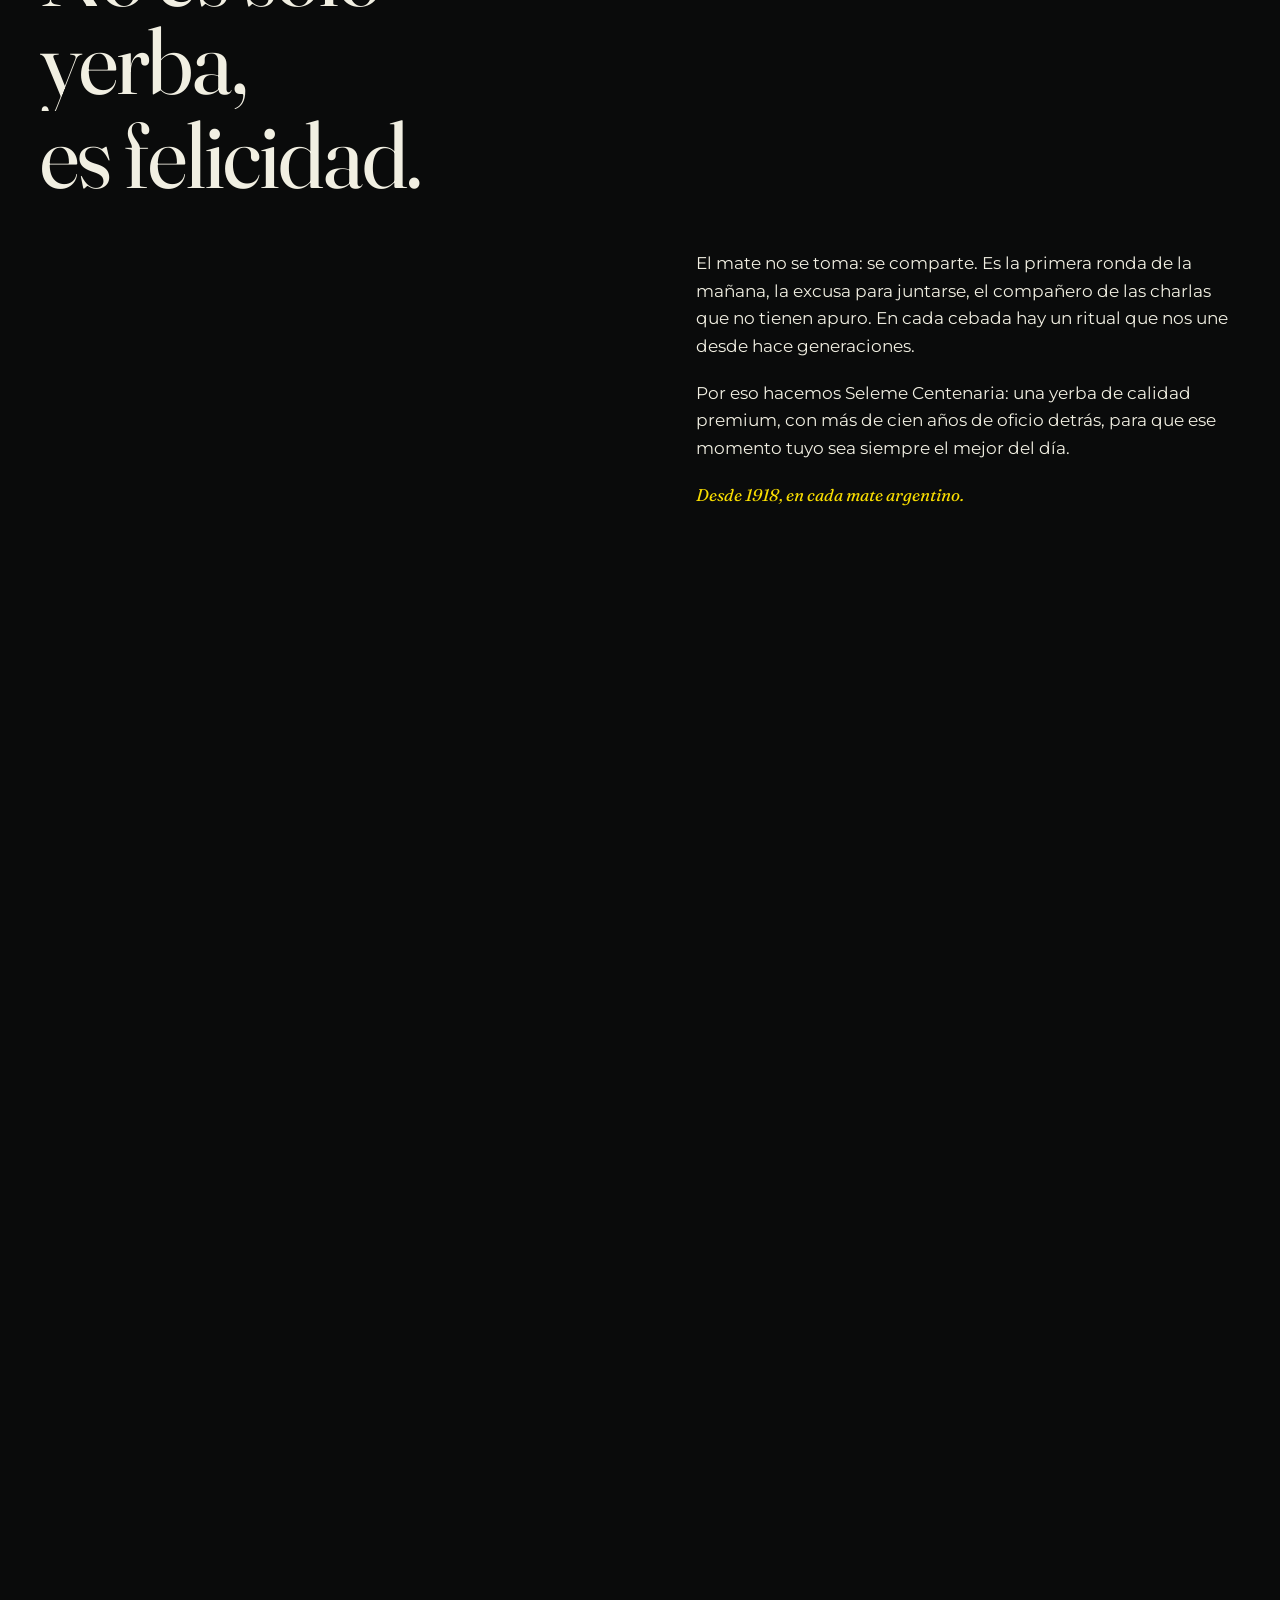
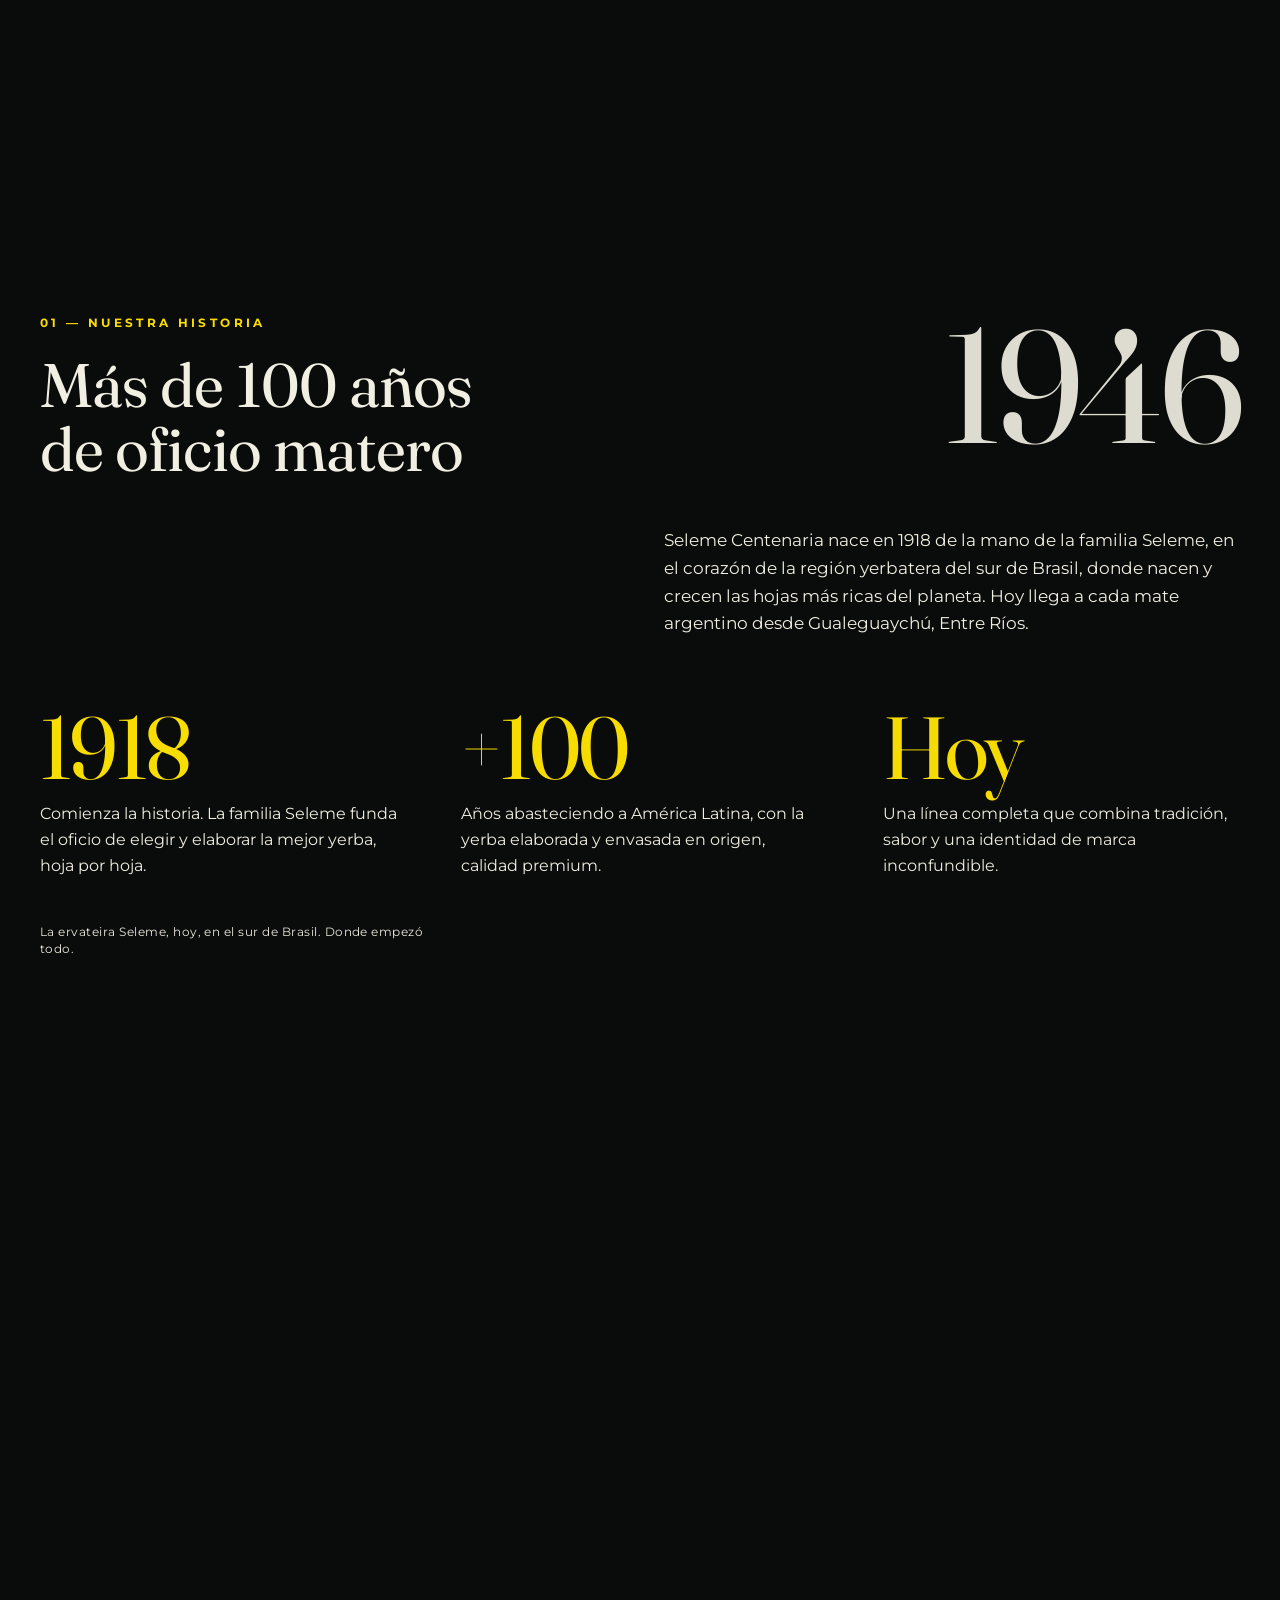
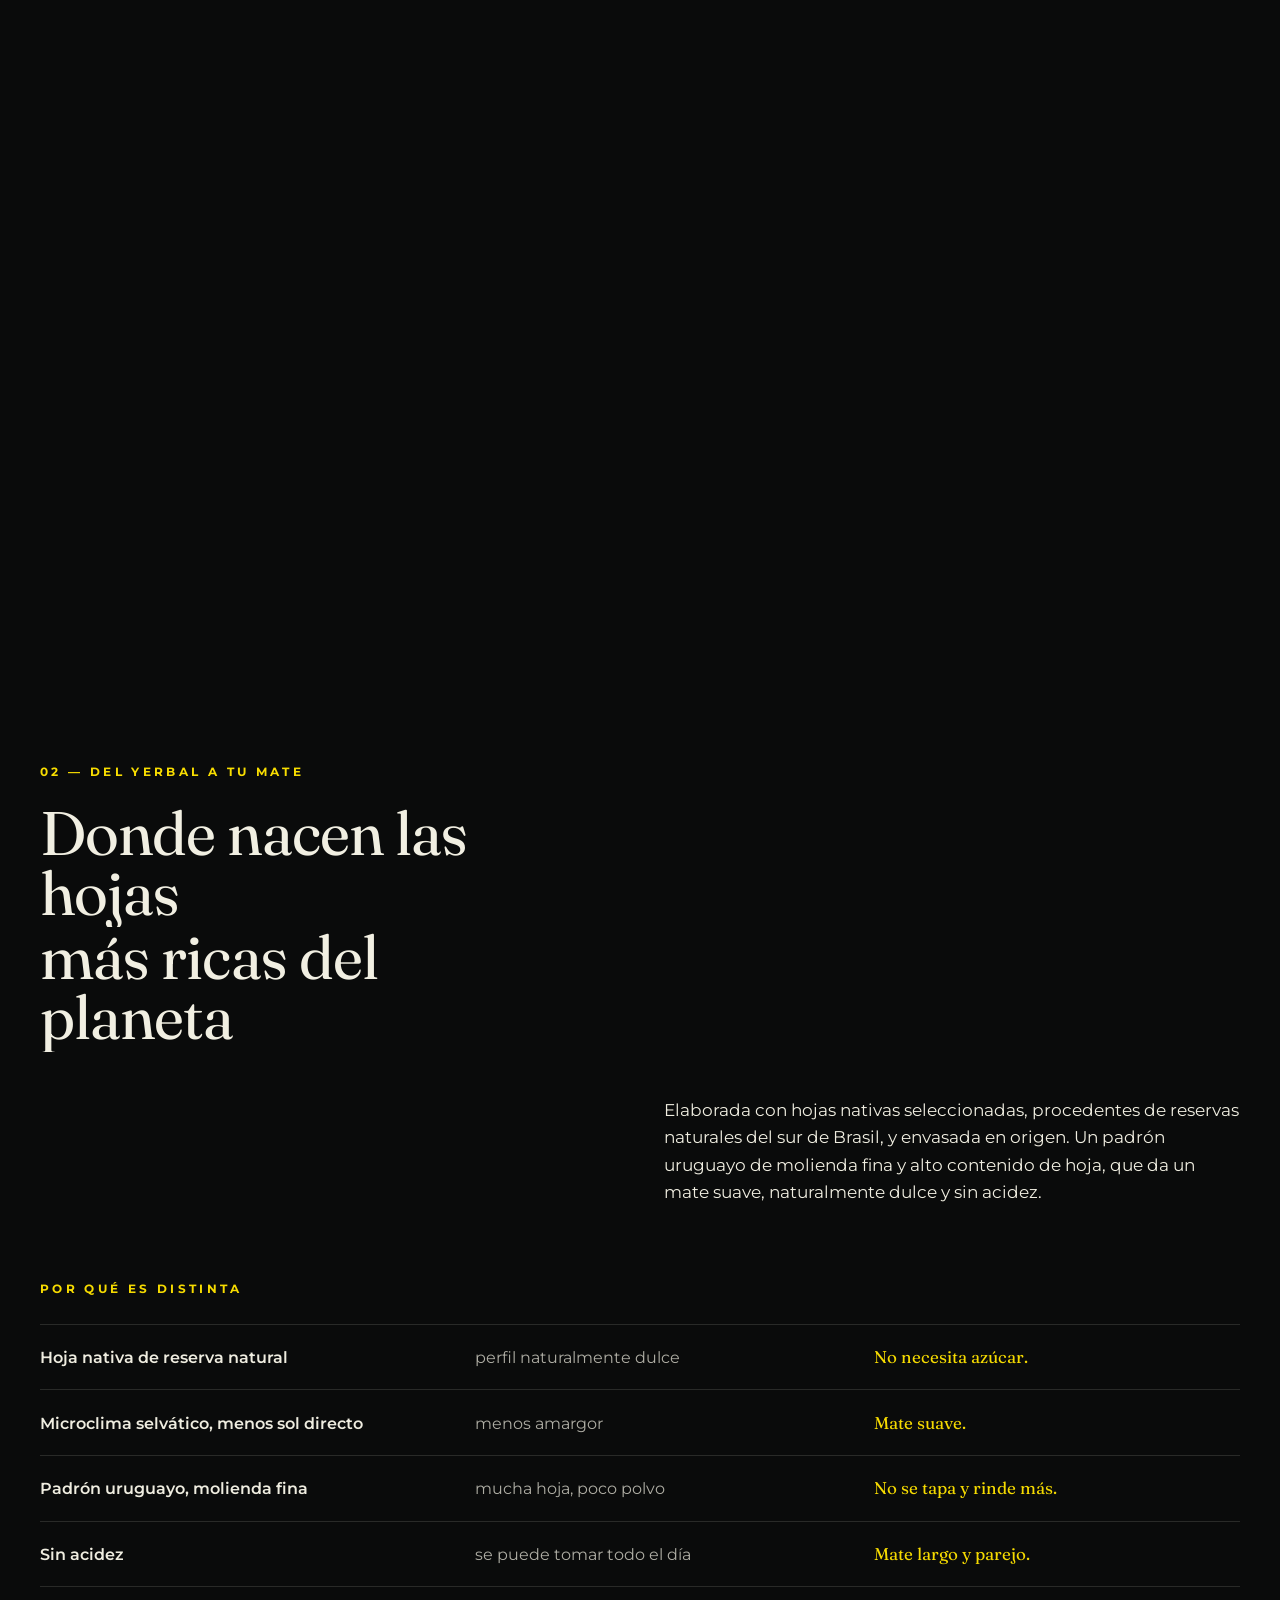
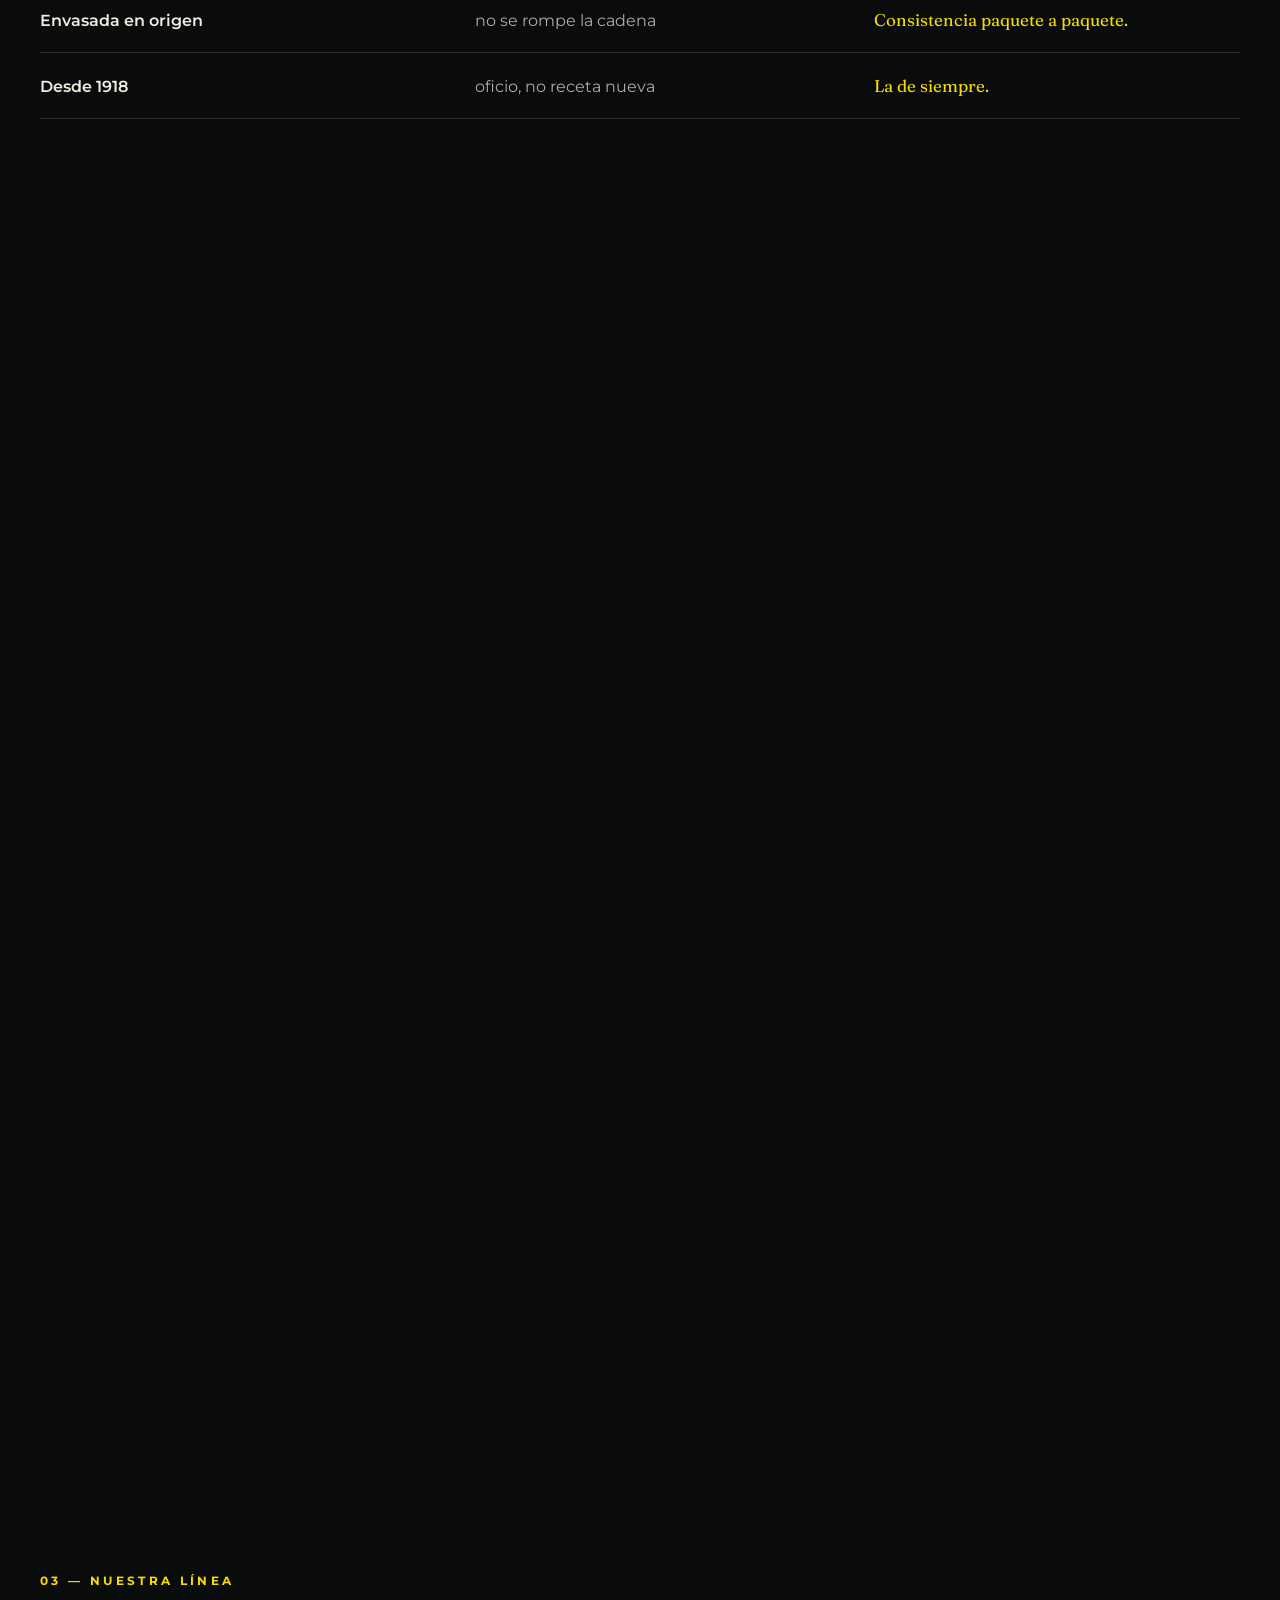
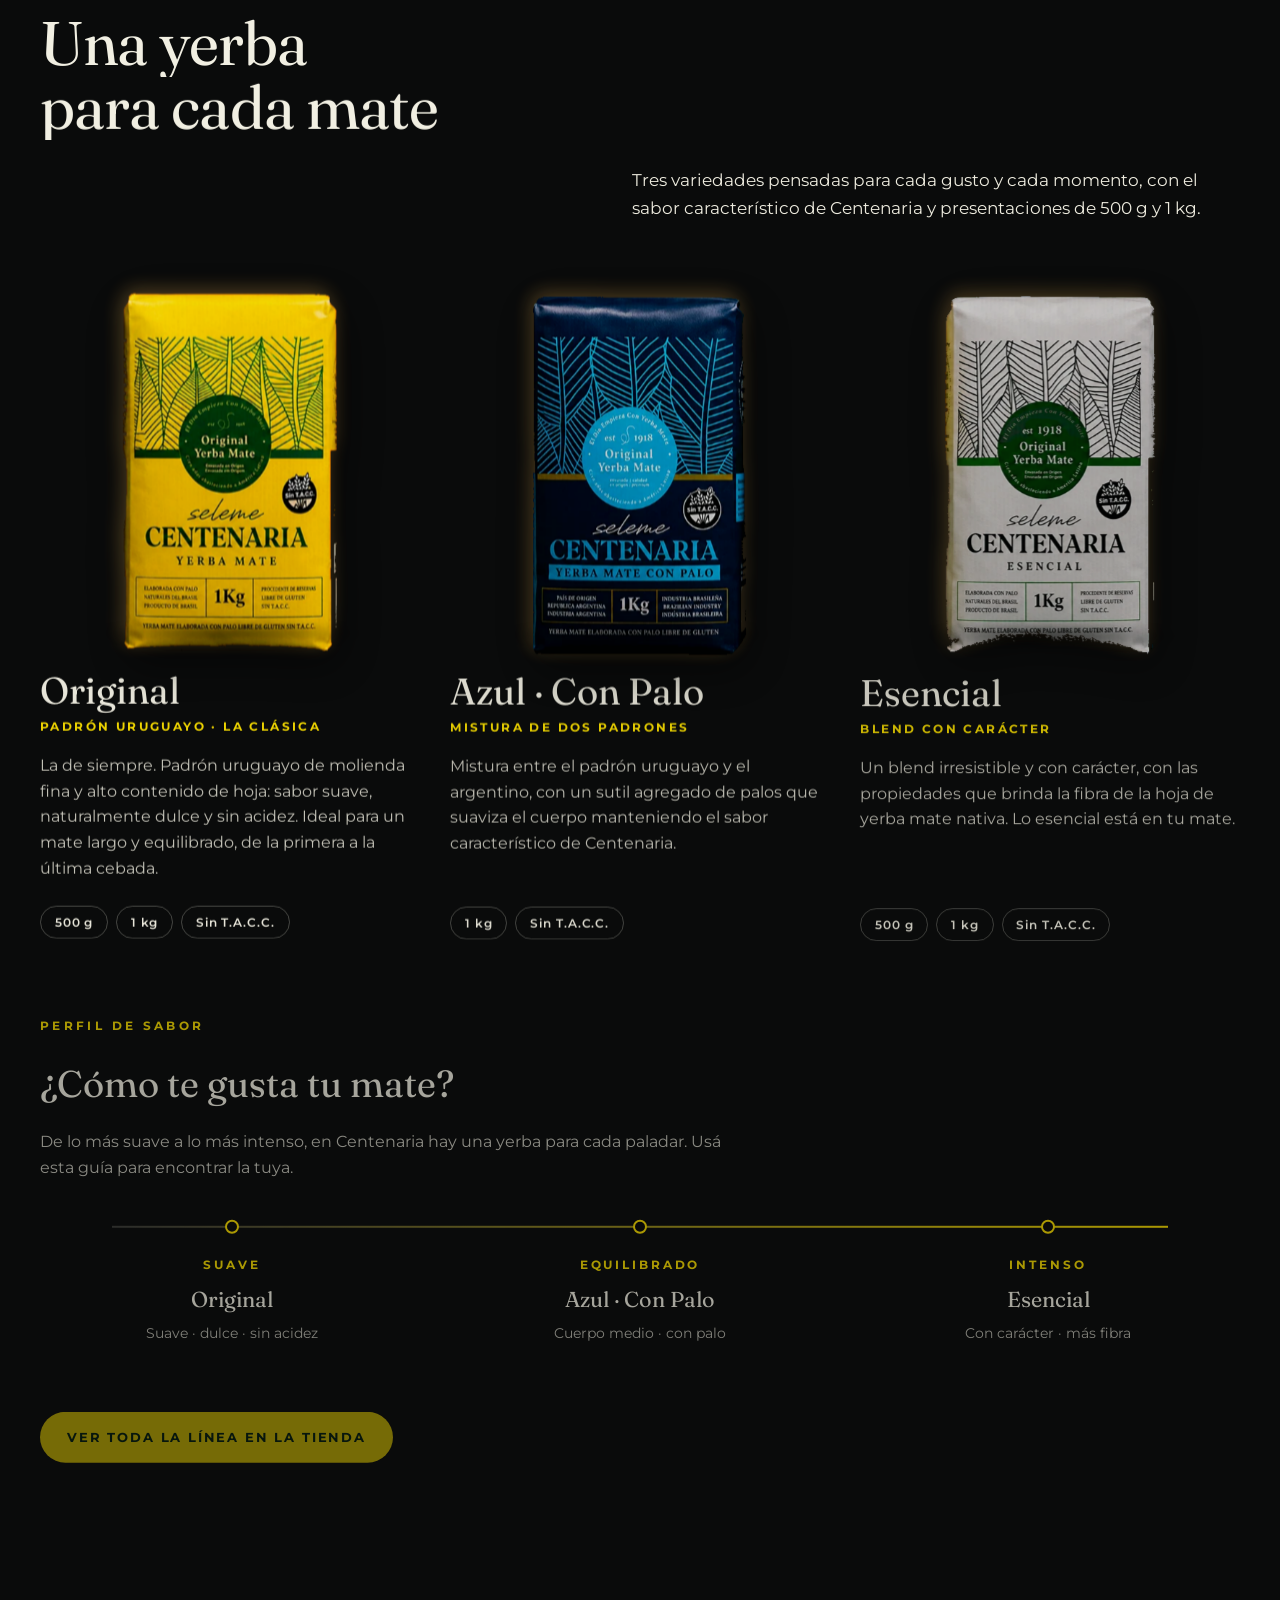
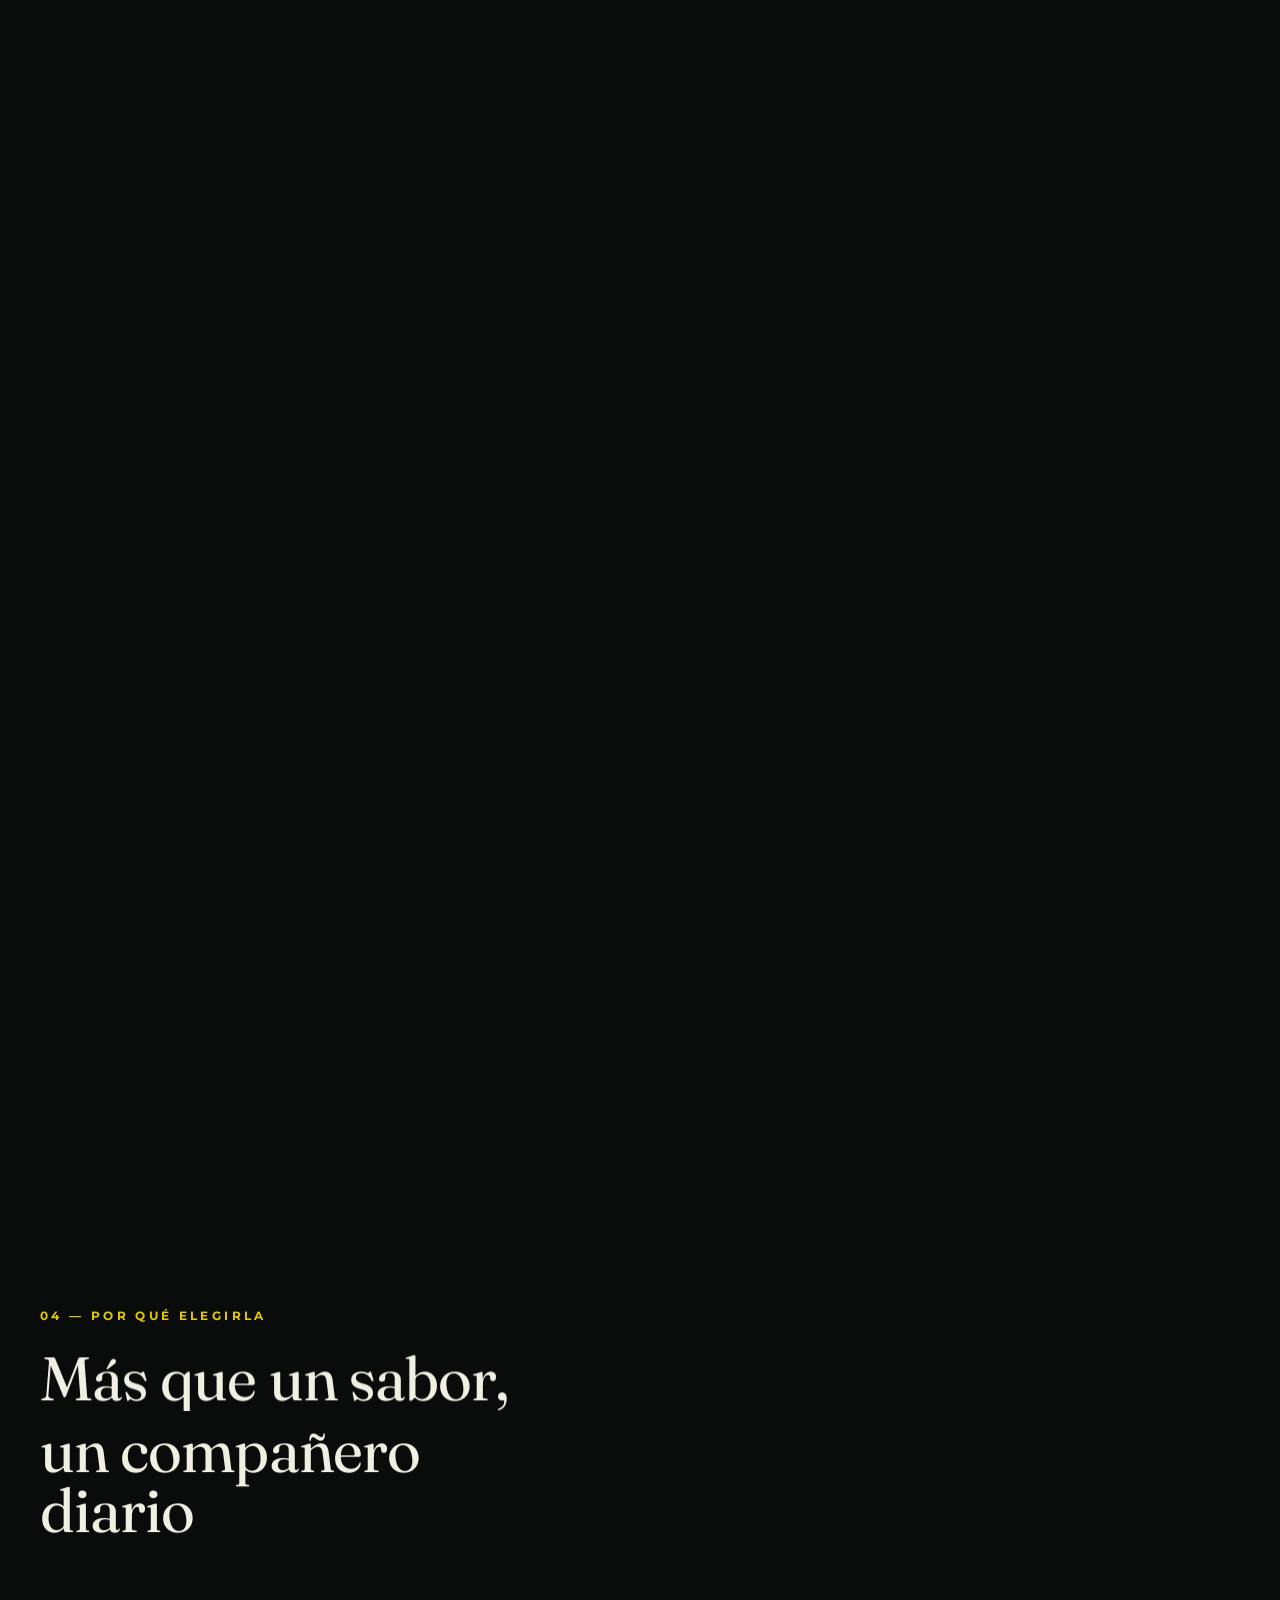
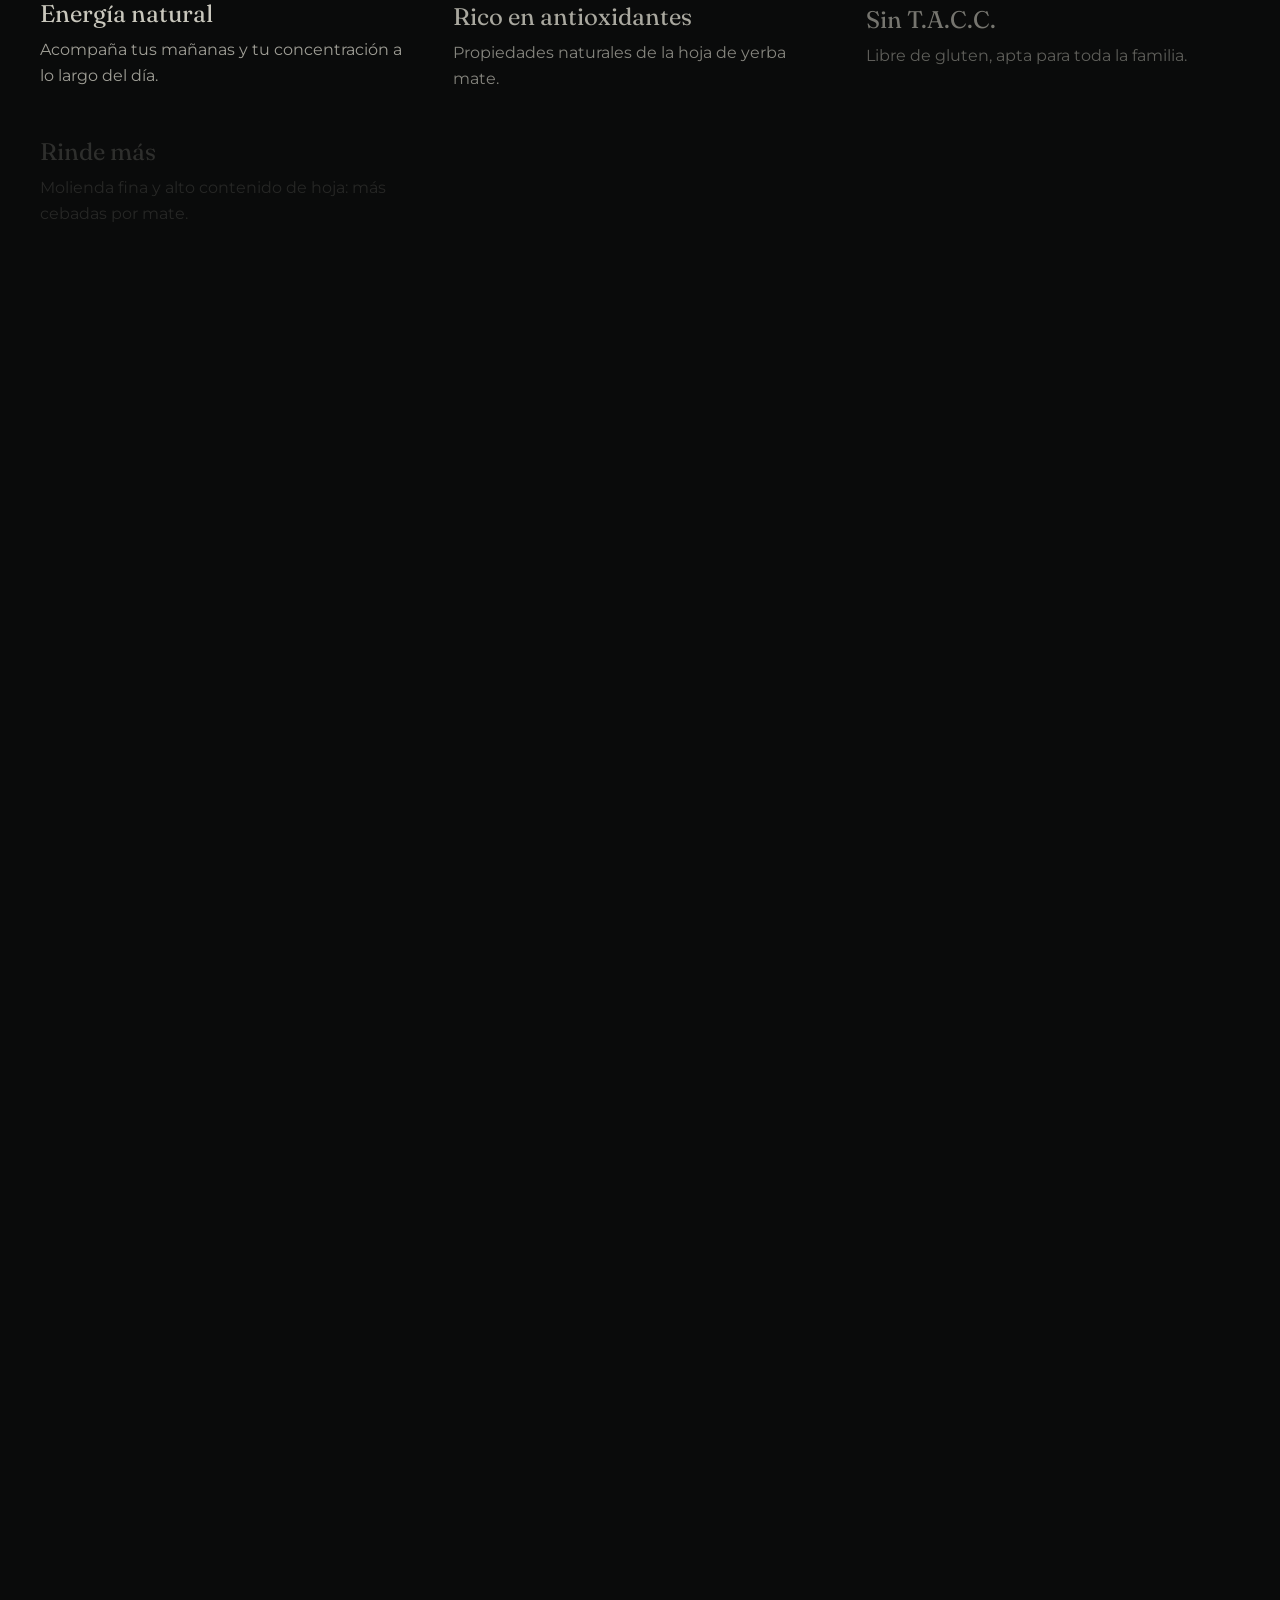
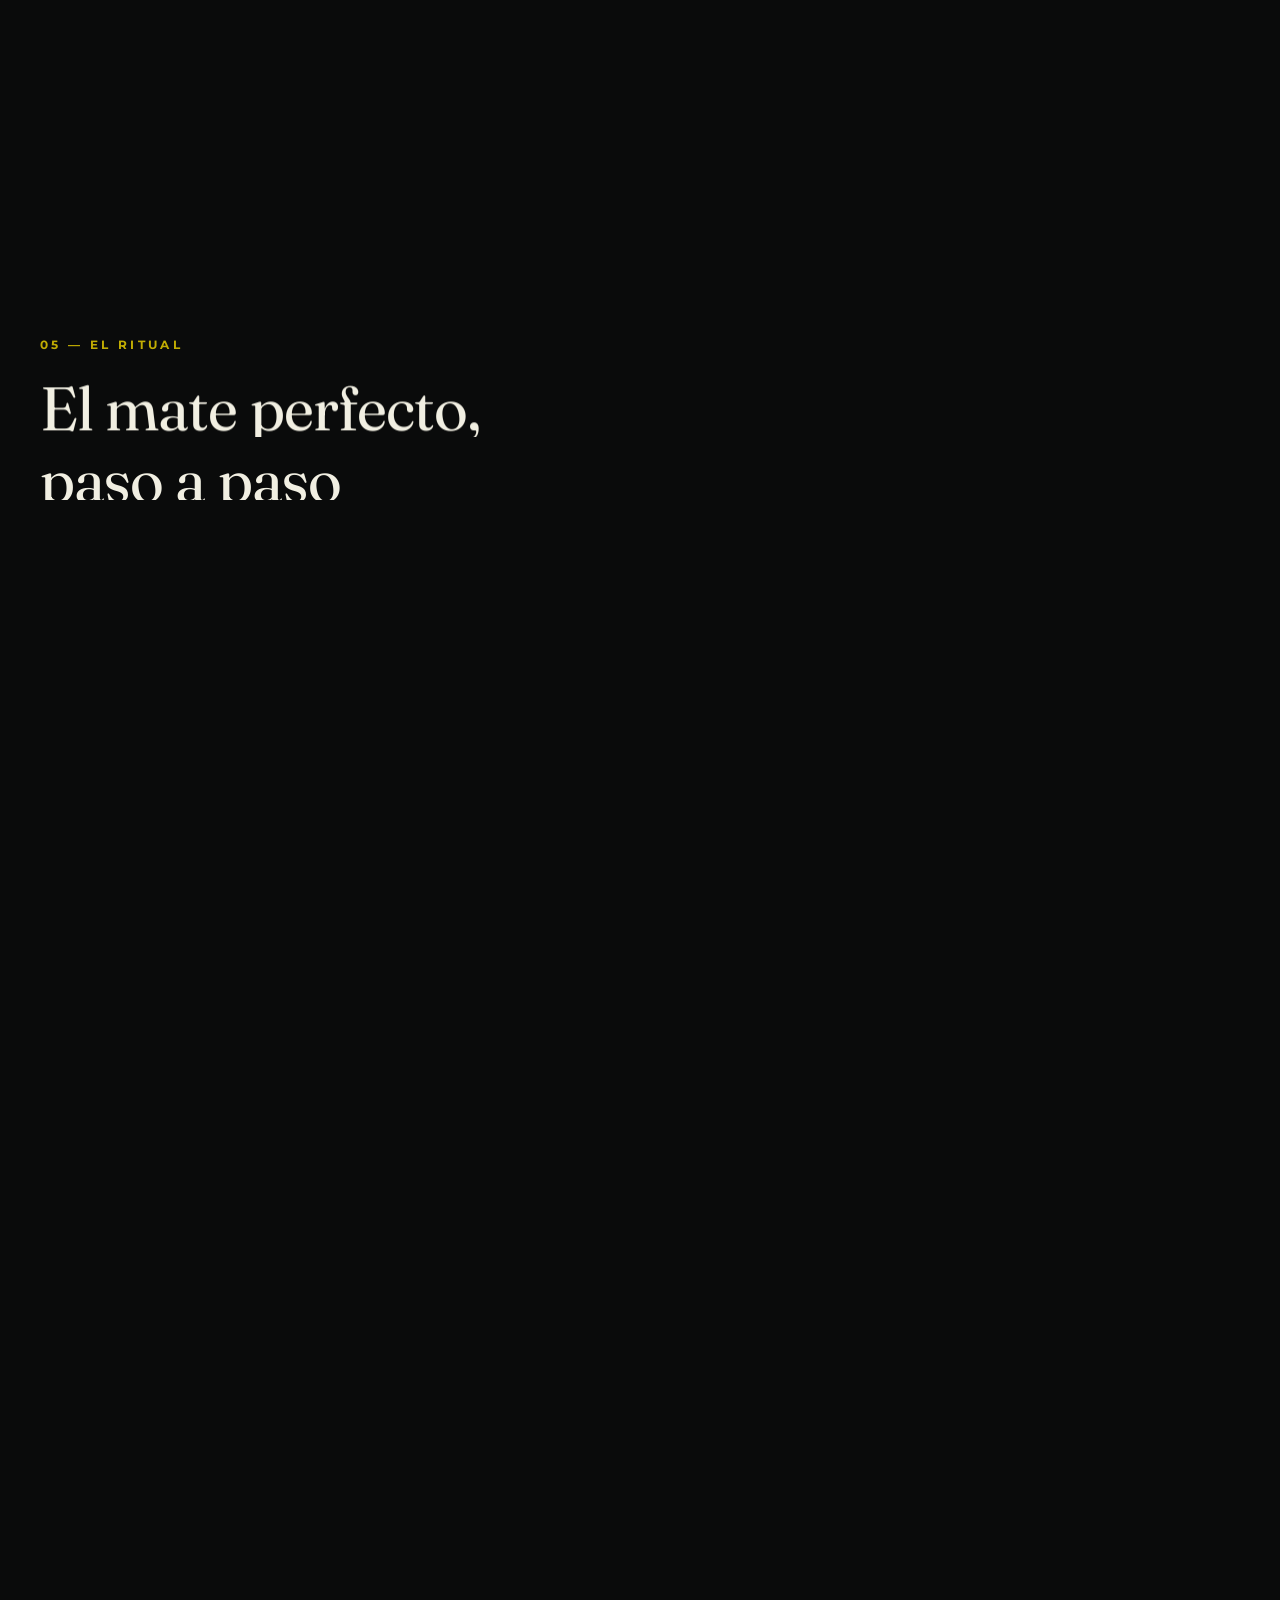
==== commit b20f3158: "El cartel en celular, contacto como pagina, y la cabecera que venia rota 1. EL CARTEL DE LA FABRICA " ====
--- a/index.html
+++ b/index.html
@@ -299,6 +299,7 @@
     <a href="#variedades">Variedades</a>
     <a href="#ritual">El ritual</a>
     <a href="/donde-comprar/">Dónde comprar</a>
+    <a href="/contacto/">Contacto</a>
     <a class="cabecera__tienda" href="https://centenariayerbamateshop.com.ar/" target="_blank" rel="noopener">Tienda</a>
   </nav>
   <button class="cabecera__menu" id="menuBoton" type="button" aria-label="Abrir menú" aria-expanded="false" aria-controls="menu">
@@ -317,9 +318,11 @@
     <a href="#historia">Historia</a>
     <a href="#origen">Origen</a>
     <a href="#variedades">Variedades</a>
+    <a href="#porque">Por qué elegirla</a>
     <a href="#ritual">El ritual</a>
     <a href="/donde-comprar/">Dónde comprar</a>
     <a href="/vende-centenaria/">Vendé Centenaria</a>
+    <a href="/contacto/">Contacto</a>
     <a class="menu__tienda" href="https://centenariayerbamateshop.com.ar/" target="_blank" rel="noopener">Tienda</a>
   </nav>
   <div class="menu__contacto">
@@ -691,16 +694,13 @@
 </main>
 
 <!-- El contacto vive en el pie, sobre fondo solido: es dato, no capitulo. -->
+<!-- El bloque de contacto SALIO de la home el 22-sep: vivia aca y en /contacto/,
+     y la pagina ya lo tiene mas completo (suma tienda online y distribucion). Un
+     solo lugar donde mirar y uno solo donde actualizarlo.
+     El id="contacto" se queda en el pie aunque no lo linkee nadie del sitio: si
+     alguna pieza vieja anda con /#contacto, que aterrice en el pie, donde esta el
+     enlace a la pagina, y no en la nada. -->
 <footer class="pie" id="contacto">
-  <div class="pie__contacto">
-    <h2 class="contacto__titulo">Estamos para escucharte</h2>
-    <ul class="contacto__lista">
-      <li><span>WhatsApp</span><a href="https://wa.me/5493446239393" target="_blank" rel="noopener">3446 23-9393</a></li>
-      <li><span>WhatsApp</span><a href="https://wa.me/5493446510714" target="_blank" rel="noopener">3446 51-0714</a></li>
-      <li><span>Email</span><a href="mailto:persaimportadora.ventas@gmail.com">persaimportadora.ventas@gmail.com</a></li>
-      <li><span>Instagram</span><a href="https://www.instagram.com/yerbacentenariaargentina/" target="_blank" rel="noopener">@yerbacentenariaargentina</a></li>
-    </ul>
-  </div>
   <div class="pie__caja">
     <img class="pie__1918" src="img/1918.webp" width="300" height="273" alt="" loading="lazy" decoding="async">
     <p class="pie__marca">Seleme Centenaria <span aria-hidden="true">&middot;</span> Desde 1918</p>
--- a/css/estilo.css
+++ b/css/estilo.css
@@ -196,10 +196,29 @@
   letter-spacing:.18em;text-transform:uppercase;color:var(--crema);padding:.4rem 0;
   border-bottom:1px solid transparent;transition:border-color .25s,color .25s}
 .cabecera__nav a:hover{border-bottom-color:var(--oro);color:var(--oro)}
+/* --- DONDE ESTOY. La semantica ya existia: las paginas internas traen
+   aria-current="page" desde el 21-sep, pero no habia nada que lo mostrara. En la
+   home lo pone main.js (dondeEstoy) como aria-current="true" mientras se scrollea,
+   y aca se pintan los dos igual.
+   ⚠️ El subrayado NO es decoracion: .cabecera__tienda tambien es oro y no esta
+   activa nunca, asi que sin el filete el color solo no alcanzaria para decir
+   "estas aca" —ni para quien no distingue el oro del crema—. */
+.cabecera__nav a[aria-current]{color:var(--oro);border-bottom-color:var(--oro)}
 .cabecera__tienda{color:var(--oro)}
 /* En movil el menu de pantalla completa reemplaza a la nav entera: en la
    cabecera quedan solo la marca y la hamburguesa. Tienda vive dentro del menu. */
-@media (max-width:760px){.cabecera__nav{display:none}}
+/* ⚠️ 990, no 760 (22-sep), y el numero NO se elige a ojo: sale de medirlo.
+   La nav aparecia a 761 px pero ni siquiera los 6 items de entonces entraban en un
+   renglon hasta 860: entre 761 y 860 «EL RITUAL» y «DÓNDE COMPRAR» se partian en
+   dos y la cabecera se veia rota. Era un bug que ya estaba. Con Contacto son 7 y
+   entran recien desde 972, asi que el corte va en 990 y abajo manda el menu de
+   pantalla completa, que los tiene todos y con lugar de sobra.
+   Si alguna vez hace falta bajar este corte, lo que lo mueve son las ETIQUETAS,
+   no el CSS: medido, «Comprar» en vez de «Dónde comprar» lo baja a 889, y sumando
+   «Ritual» en vez de «El ritual» entra hasta en 700. No se acortaron porque
+   «Dónde comprar» es el nombre de la pagina y la etiqueta aprobada.
+   Se remide con tools/cabecera.cjs ANTES de tocar cualquier item de la nav. */
+@media (max-width:989px){.cabecera__nav{display:none}}
 
 /* --- hamburguesa (solo movil) --- */
 .cabecera__menu{display:none;flex-direction:column;justify-content:center;align-items:center;
@@ -208,18 +227,24 @@
 .cabecera__menu span{display:block;width:24px;height:2px;border-radius:2px;
   background:var(--crema);transition:background .25s}
 .cabecera__menu:hover span{background:var(--oro)}
-@media (max-width:760px){.cabecera__menu{display:flex}}
+@media (max-width:989px){.cabecera__menu{display:flex}}
 
 /* ============================== MENU MOVIL ==============================
    Pantalla completa y con fondo propio (no un velo): mientras se elige a donde
    ir, el mundo no tiene que competir con la lectura. Links centrados en
    Fraunces, la X donde estaba la hamburguesa, y los contactos reales abajo. */
+/* ⚠️ overflow-y:auto es la red de seguridad, no un detalle: el menu crecio a 9
+   items el 22-sep (entraron «Por qué elegirla» y «Contacto») y a 320x568 —un SE
+   viejo— se desbordaba 86 px, o sea que Tienda quedaba fuera de alcance. Con los
+   minimos de abajo entra sin scrollear hasta 568 de alto; si algun dia se suma
+   otro item, esto evita que quede inalcanzable en vez de romperse en silencio.
+   Se mide con el script de alturas (ver CONTINUAR, «Verificar»). */
 .menu{position:fixed;inset:0;z-index:6;display:flex;flex-direction:column;align-items:center;
-  text-align:center;background:var(--fondo);
+  text-align:center;background:var(--fondo);overflow-y:auto;overscroll-behavior:contain;
   padding:clamp(.9rem,2vh,1.5rem) var(--gotera) max(2rem,env(safe-area-inset-bottom));
   opacity:0;visibility:hidden;transition:opacity .3s ease,visibility 0s .3s}
 html.menu-abierto .menu{opacity:1;visibility:visible;transition:opacity .3s ease}
-@media (min-width:761px){.menu{display:none}}
+@media (min-width:990px){.menu{display:none}}
 .menu__cerrar{position:absolute;top:clamp(.9rem,2vh,1.5rem);right:calc(var(--gotera) - 10px);
   width:44px;height:44px;padding:0;background:none;border:0;cursor:pointer}
 .menu__cerrar::before,.menu__cerrar::after{content:'';position:absolute;left:50%;top:50%;
@@ -229,12 +254,21 @@
 .menu__cerrar:hover::before,.menu__cerrar:hover::after{background:var(--oro)}
 .menu__marca{margin:.7rem 0 0;font-size:var(--etiqueta);font-weight:700;letter-spacing:.28em;
   text-transform:uppercase;color:var(--oro)}
+/* los minimos bajaron con los 9 items (antes 1.7rem y .9rem): con los viejos, a
+   568 px de alto se iba 86 px por abajo. Siguen arriba del area de toque de 44 px. */
 .menu__nav{flex:1;display:flex;flex-direction:column;justify-content:center;
-  gap:clamp(.9rem,2.6vh,1.5rem)}
+  gap:clamp(.62rem,2.2vh,1.5rem)}
 .menu__nav a{text-decoration:none;font-family:Fraunces,Georgia,serif;font-weight:400;
-  font-size:clamp(1.7rem,6.5vh,2.4rem);line-height:1.05;color:var(--crema);
+  font-size:clamp(1.42rem,4.8vh,2.4rem);line-height:1.05;color:var(--crema);
+  white-space:nowrap;
   opacity:0;transform:translateY(12px);transition:opacity .35s ease,transform .35s ease,color .25s}
 .menu__nav a:hover,.menu__nav a:active{color:var(--oro)}
+/* mismo criterio que en la cabecera, pero el filete va por text-decoration: los
+   enlaces del menu son cajas a todo el ancho de la columna y un border-bottom
+   cruzaria la pantalla entera. Aca el subrayado ademas separa el activo del
+   .menu__tienda, que tambien es oro. */
+.menu__nav a[aria-current]{color:var(--oro);text-decoration:underline;
+  text-decoration-thickness:1px;text-underline-offset:.18em}
 .menu__nav .menu__tienda{color:var(--oro)}
 html.menu-abierto .menu__nav a{opacity:1;transform:none}
 html.menu-abierto .menu__nav a:nth-child(2){transition-delay:.04s}
@@ -243,6 +277,8 @@
 html.menu-abierto .menu__nav a:nth-child(5){transition-delay:.16s}
 html.menu-abierto .menu__nav a:nth-child(6){transition-delay:.2s}
 html.menu-abierto .menu__nav a:nth-child(7){transition-delay:.24s}
+html.menu-abierto .menu__nav a:nth-child(8){transition-delay:.28s}
+html.menu-abierto .menu__nav a:nth-child(9){transition-delay:.32s}
 .menu__contacto{position:relative;display:flex;flex-direction:column;gap:.55rem;
   padding-top:1.4rem}
 .menu__contacto::before{content:'';position:absolute;top:0;left:50%;width:3rem;height:1px;
@@ -570,12 +606,9 @@
 .remate__frase{margin:clamp(1.2rem,2.6vh,1.8rem) 0 0;font-family:Fraunces,Georgia,serif;
   font-style:italic;font-size:clamp(1.3rem,2.2vw,1.9rem);line-height:1.25;color:var(--oro)}
 
-/* el contacto vive en el pie, sobre fondo solido: es dato, no capitulo */
-.pie__contacto{max-width:var(--ancho);margin:0 auto;
-  padding:clamp(3.5rem,8vh,6rem) var(--gotera) clamp(2.5rem,6vh,4rem)}
-.pie__contacto + .pie__caja{border-top:1px solid rgba(241,239,226,.10)}
-.contacto__titulo{margin:0;font-family:Fraunces,Georgia,serif;font-weight:400;
-  font-size:var(--display-3);color:var(--crema)}
+/* .pie__contacto y .contacto__titulo se fueron el 22-sep con el bloque de contacto
+   de la home: ese dato ahora vive solo en /contacto/. .contacto__lista SE QUEDA
+   —la usa esa pagina, con dos filas mas— y por eso no se borra de aca. */
 .contacto__lista{list-style:none;margin:1.8rem 0 0;padding:0;
   display:grid;gap:1.1rem 3rem;grid-template-columns:repeat(2,minmax(0,1fr));max-width:60rem}
 @media (max-width:700px){.contacto__lista{grid-template-columns:1fr}}
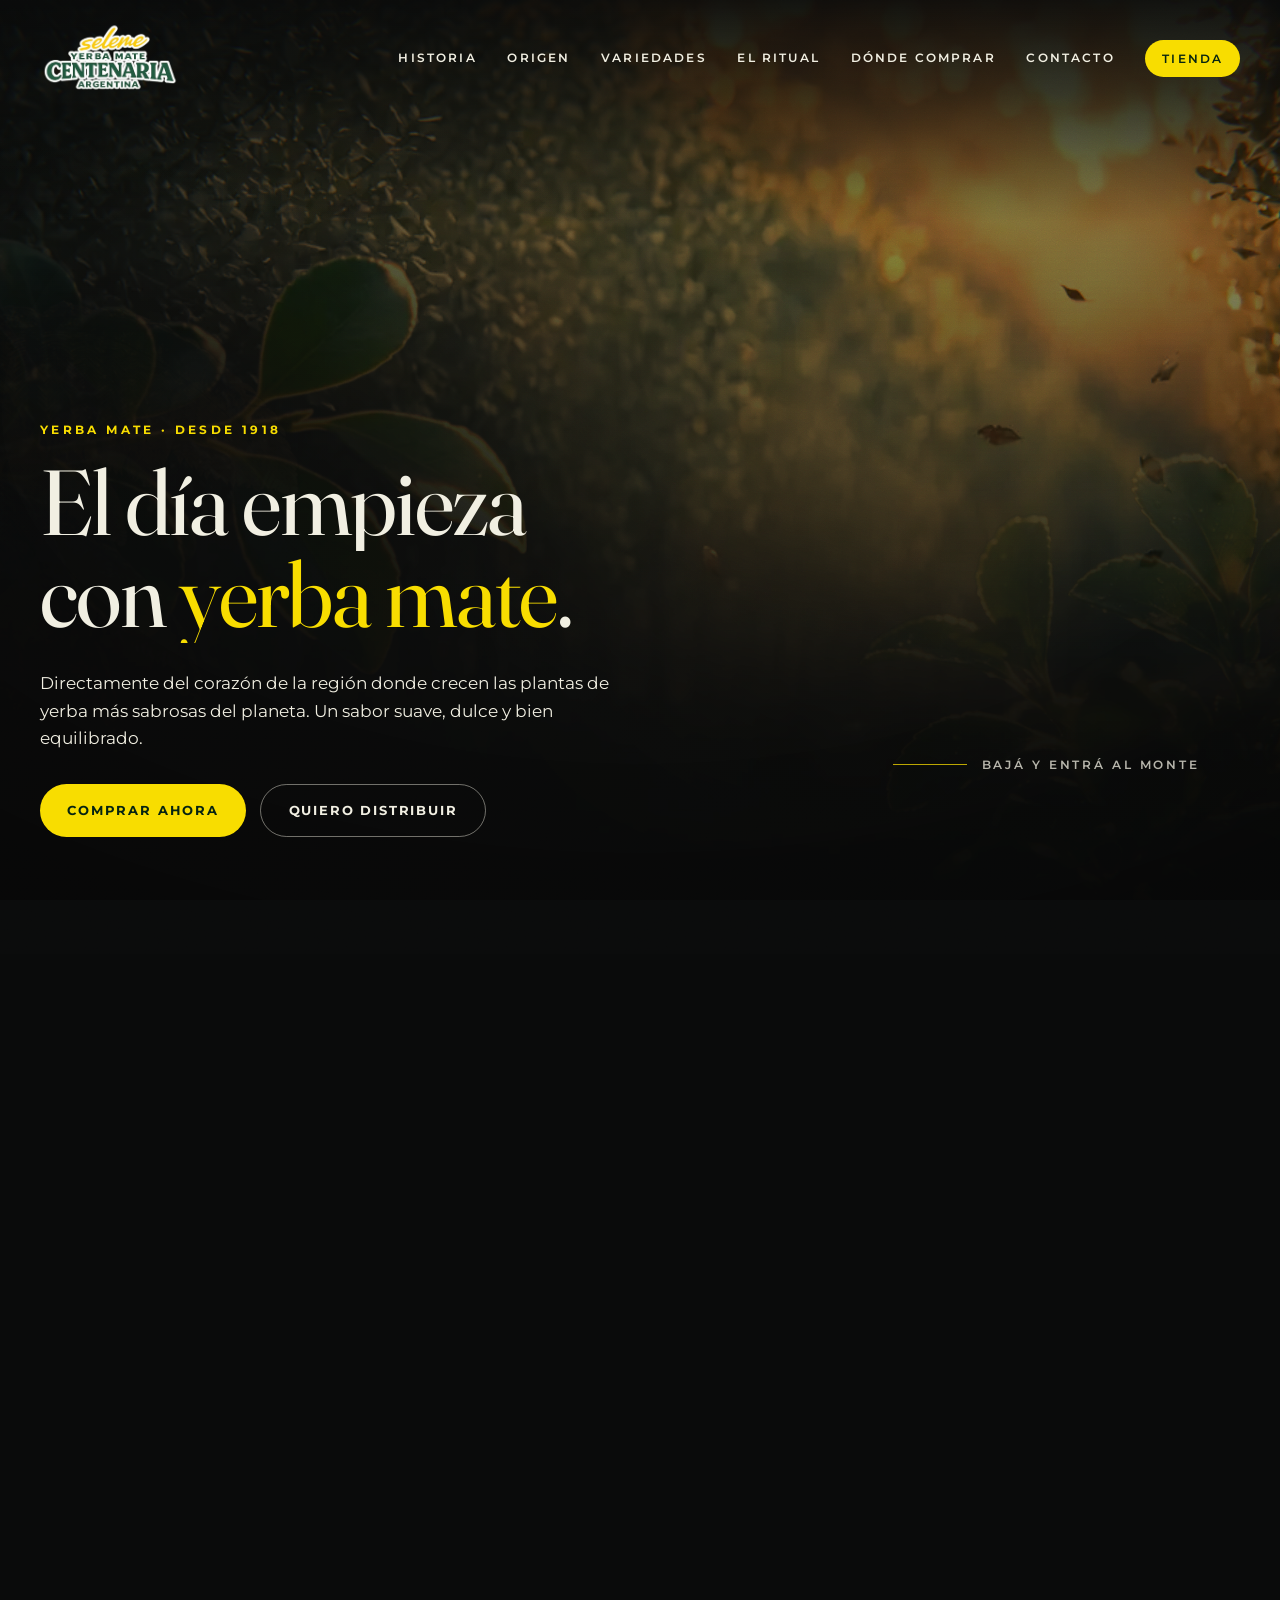
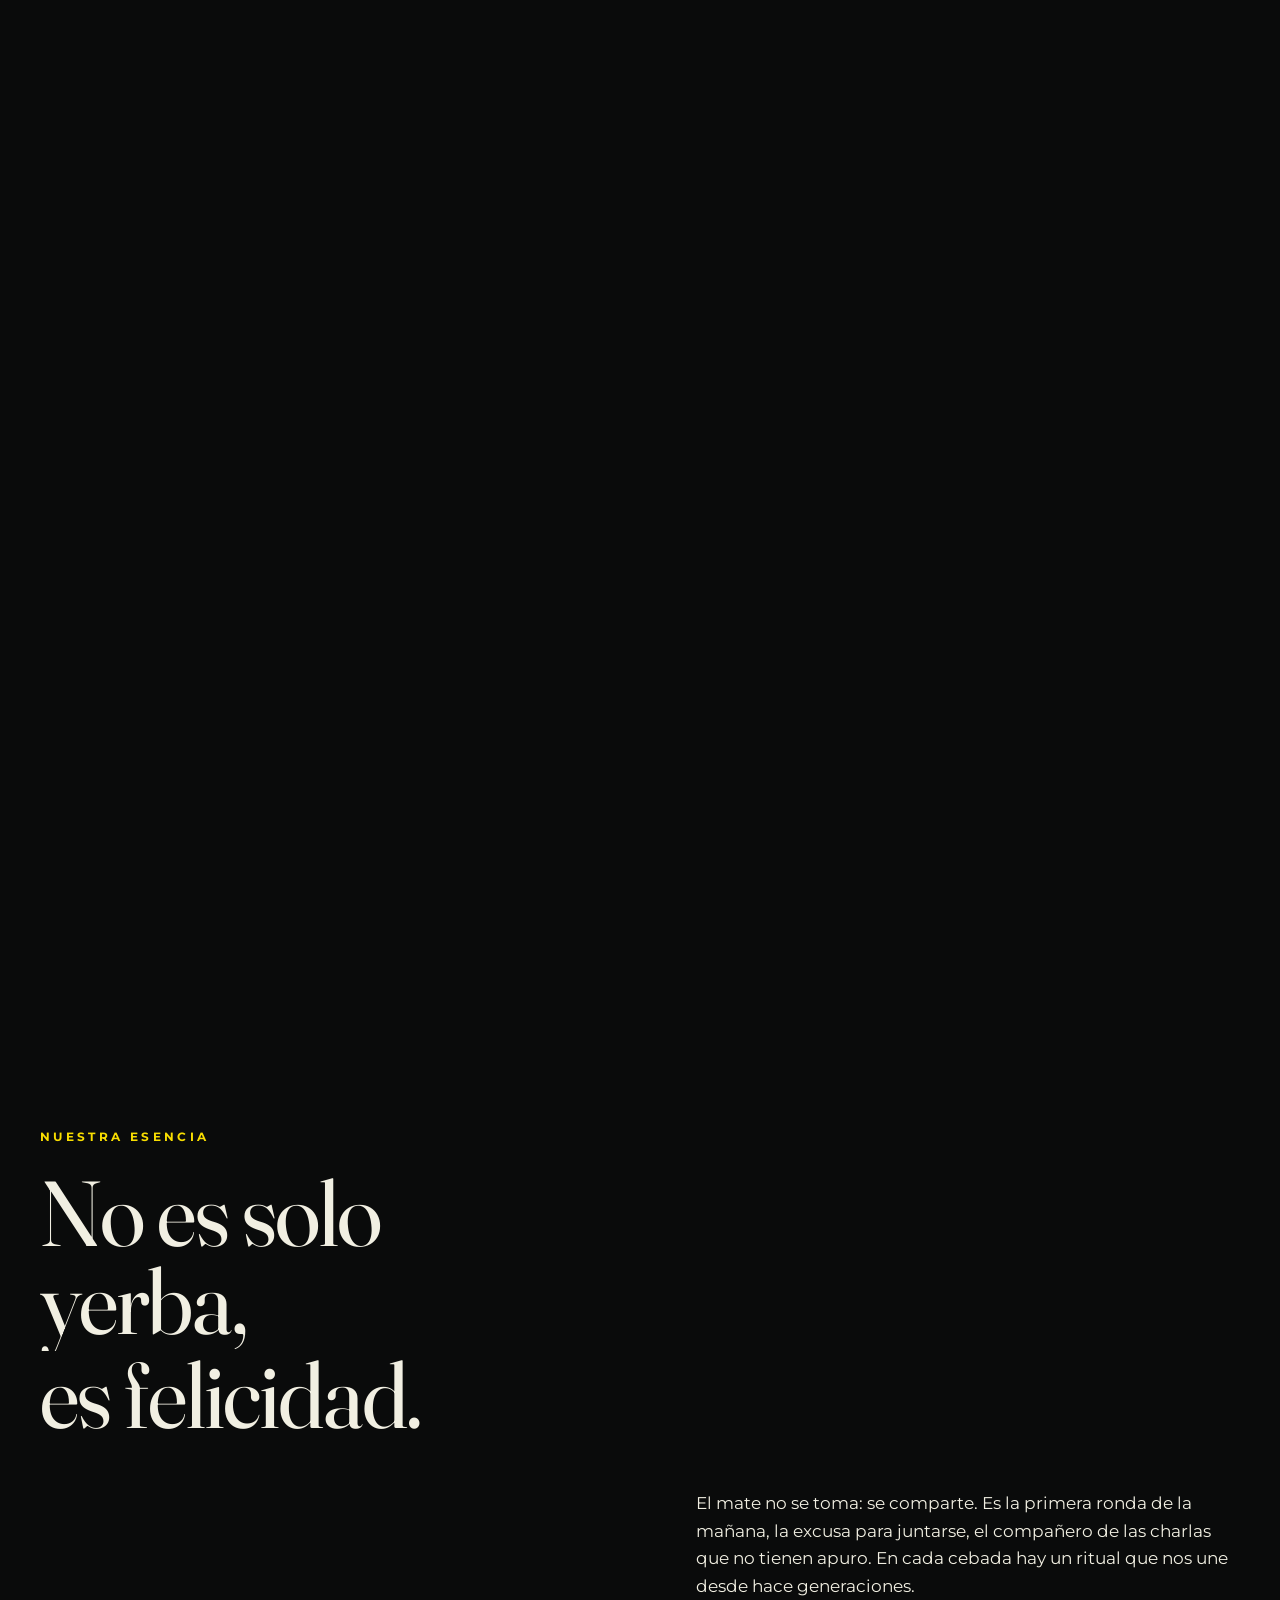
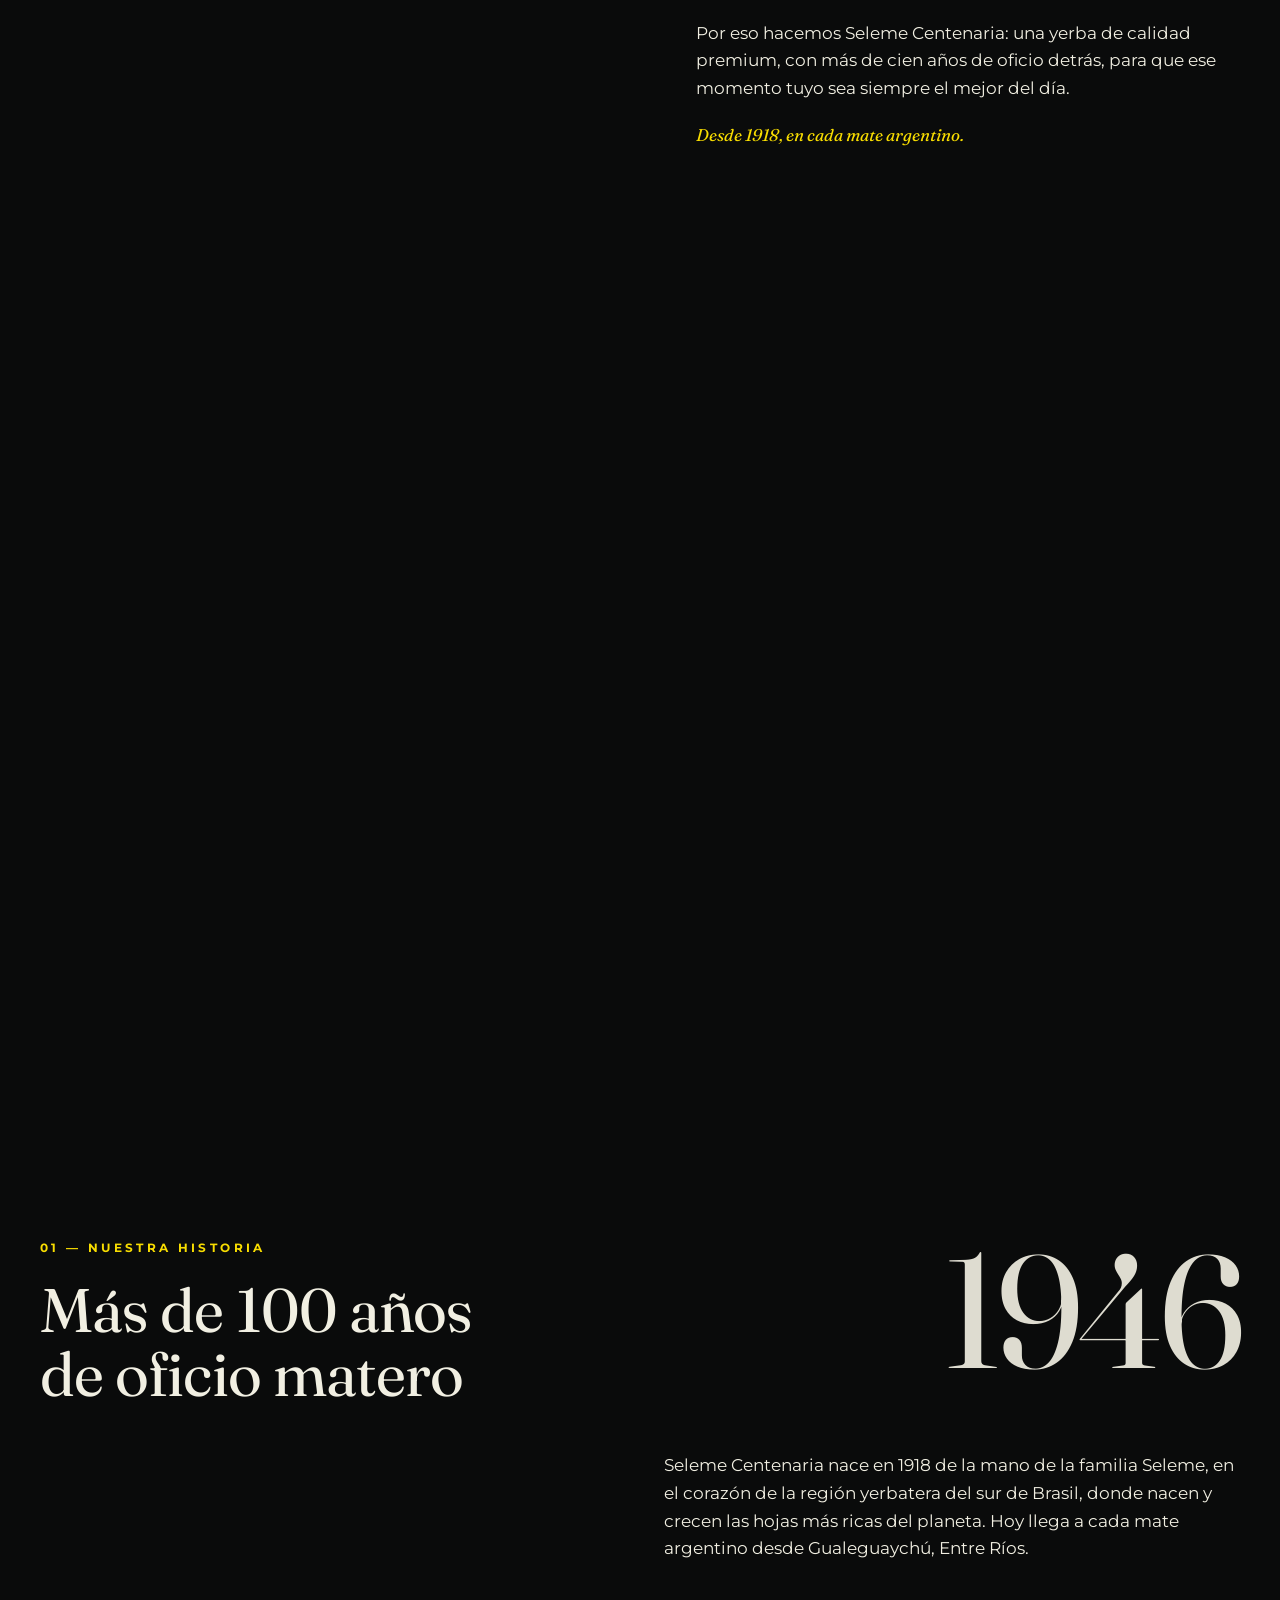
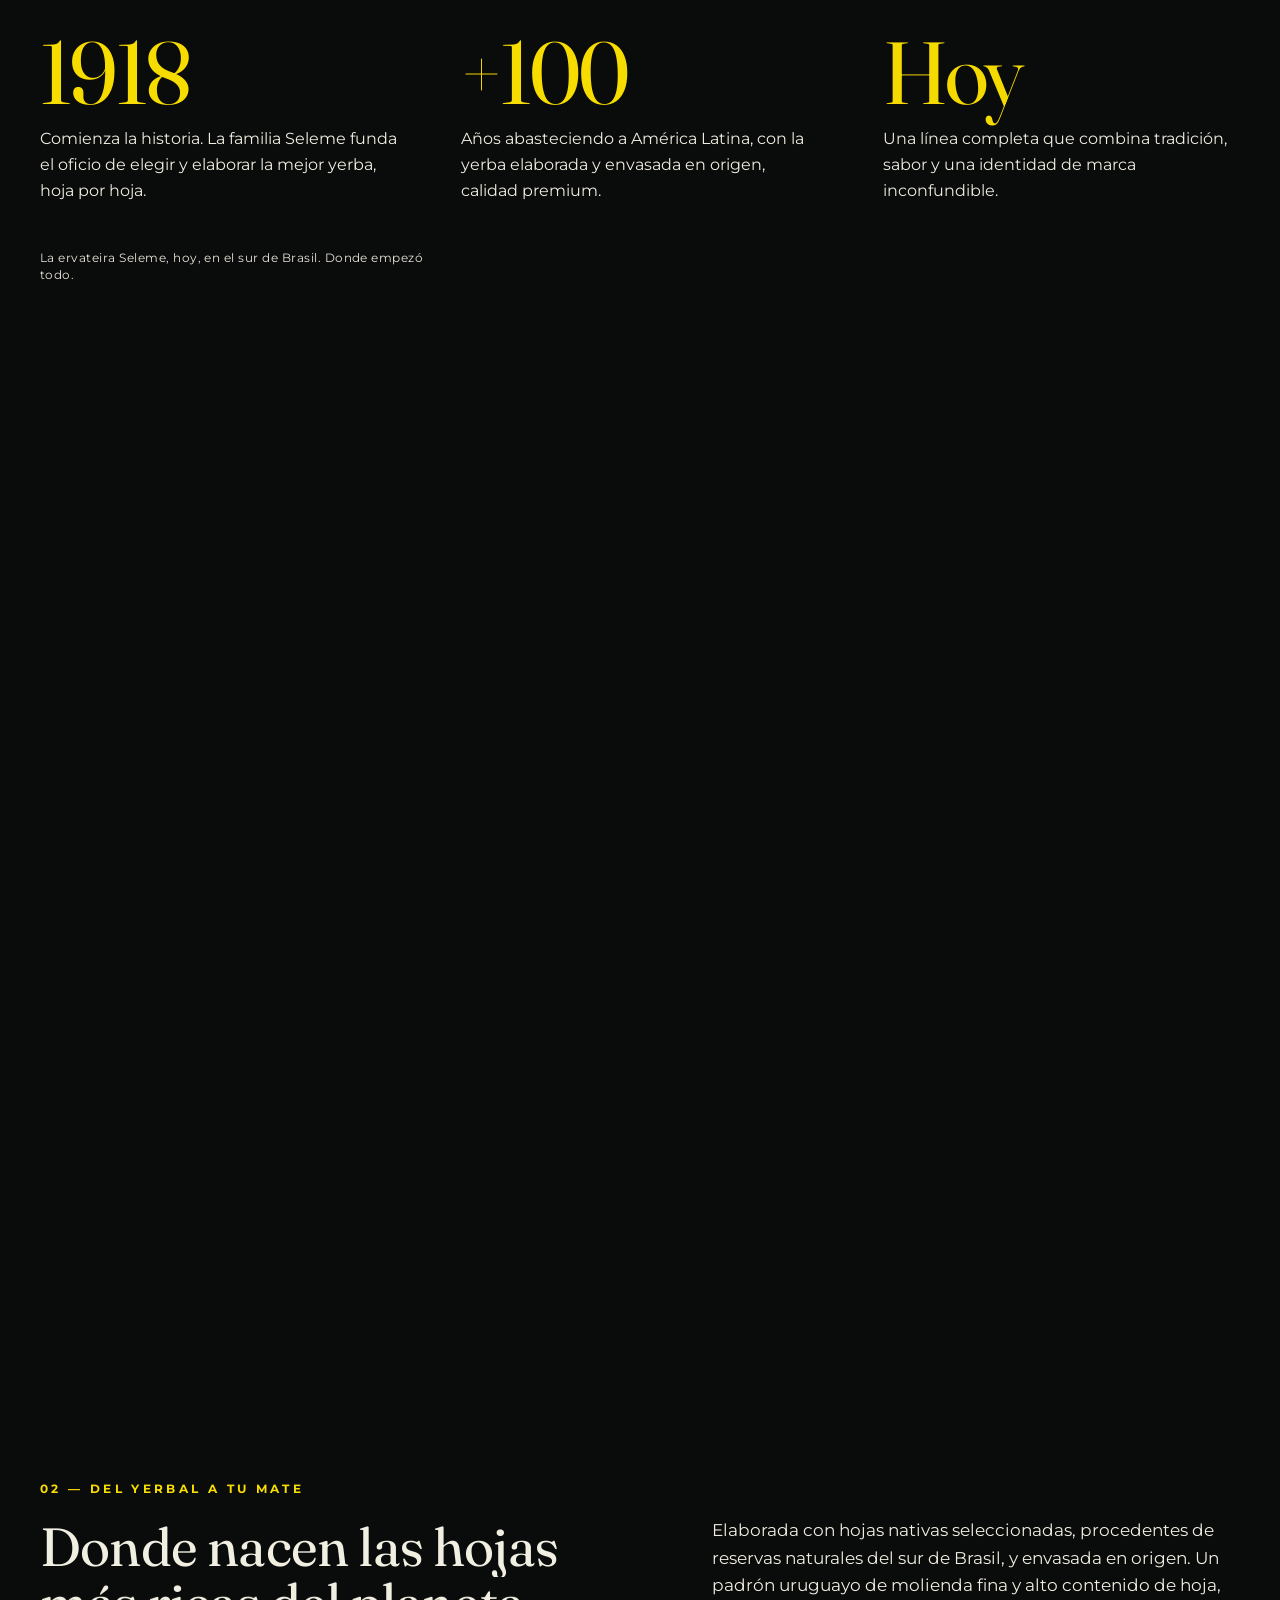
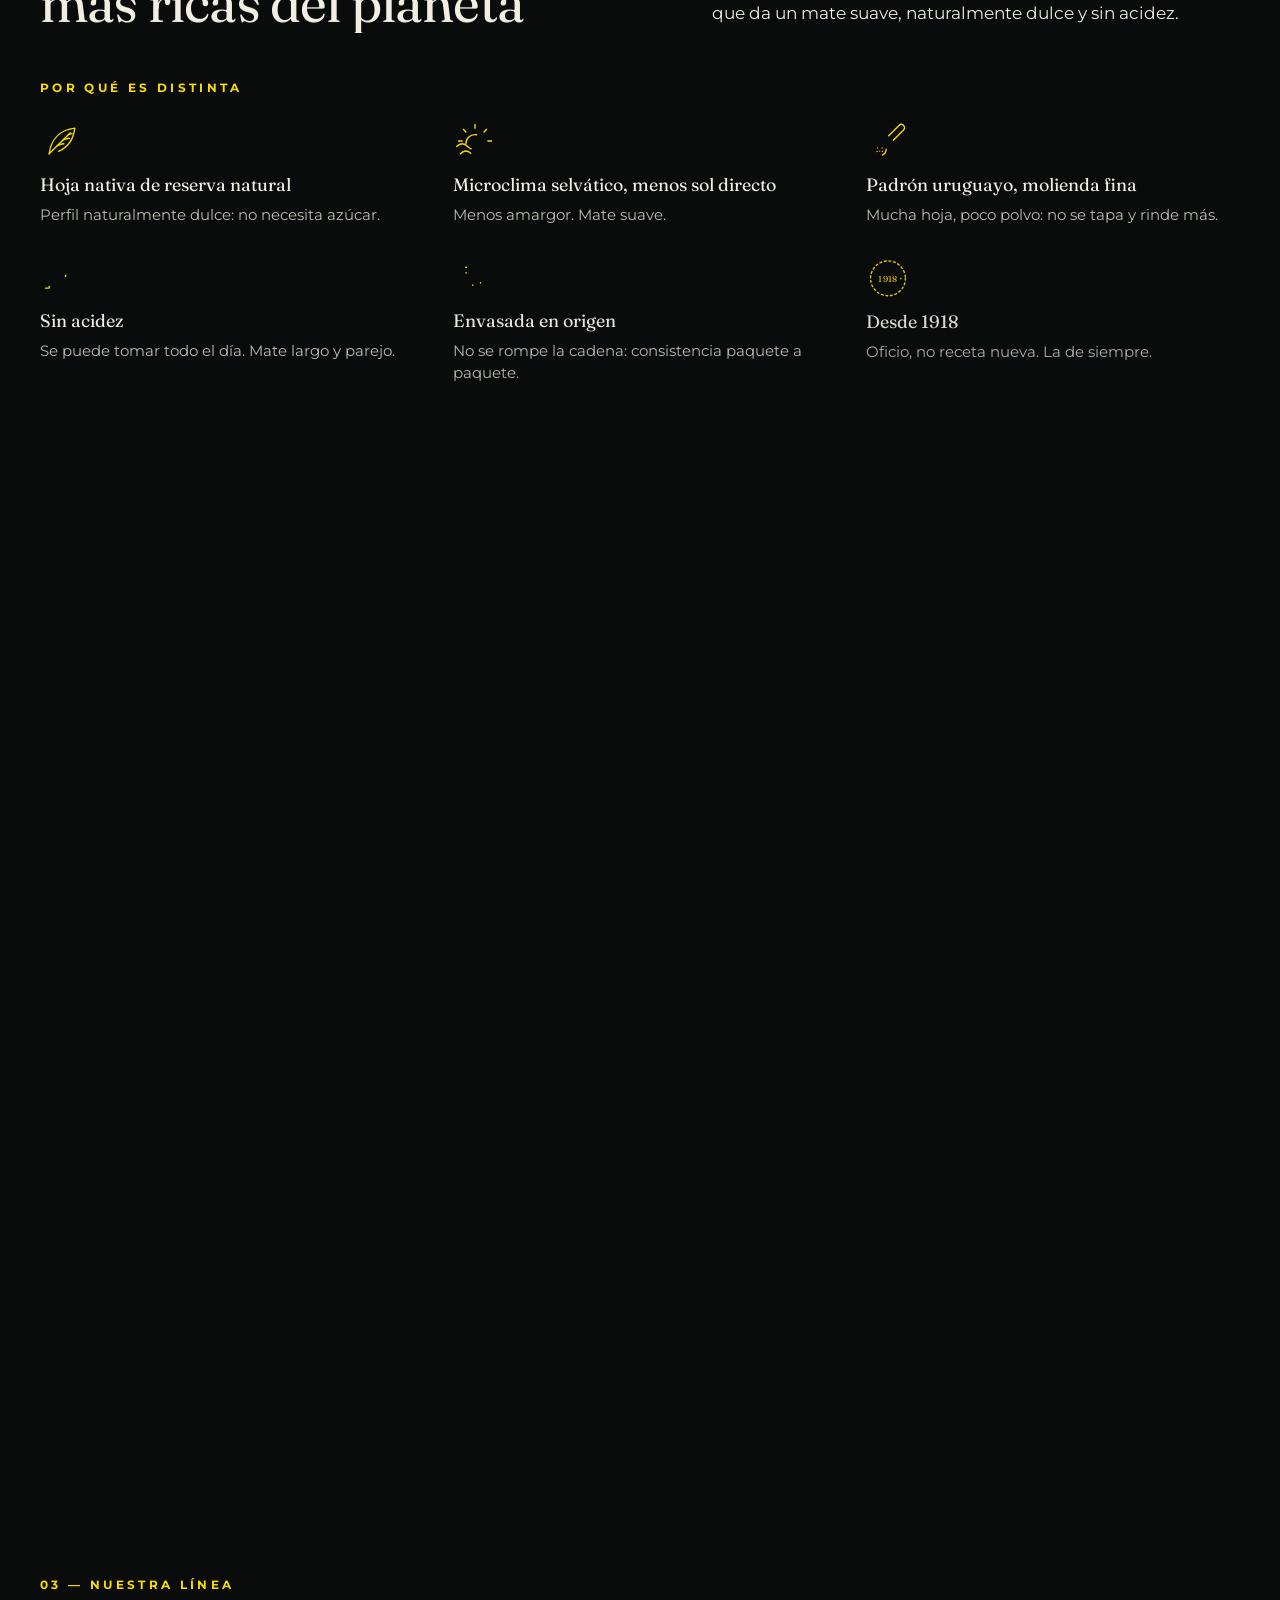
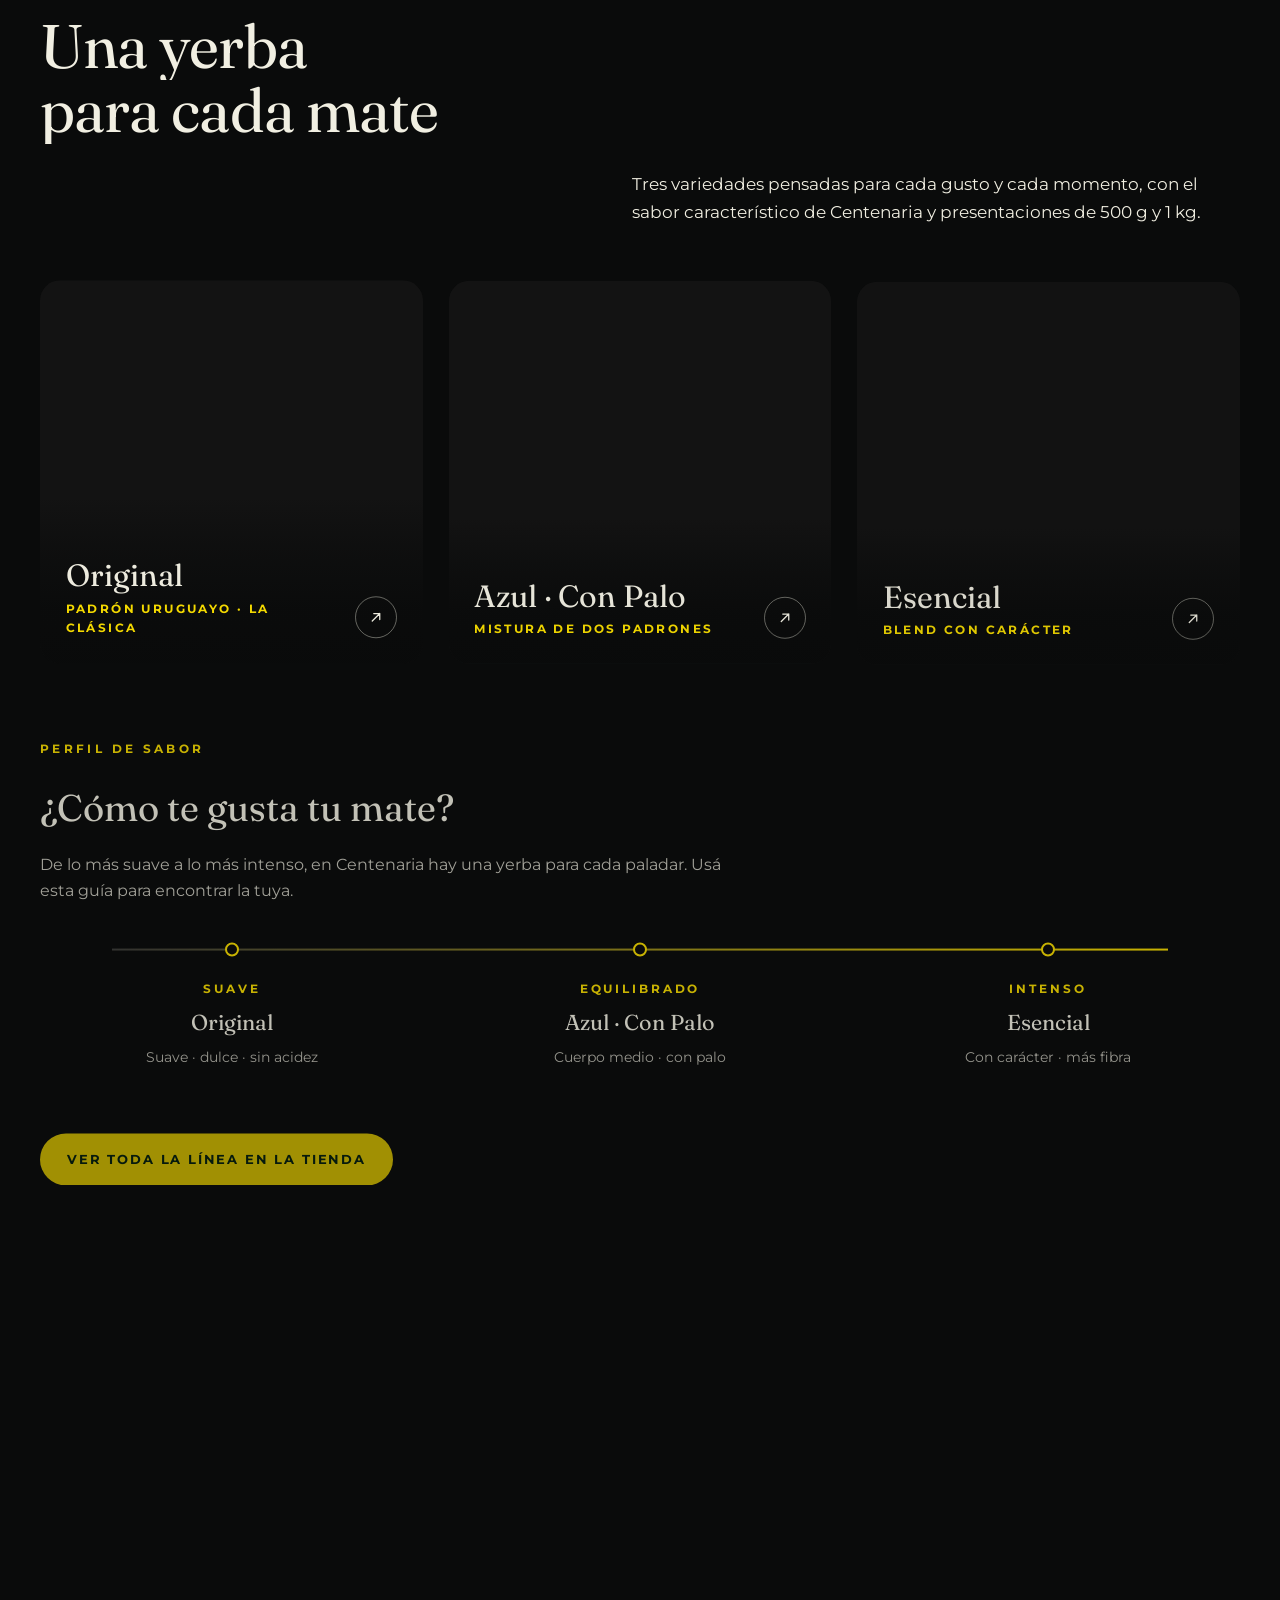
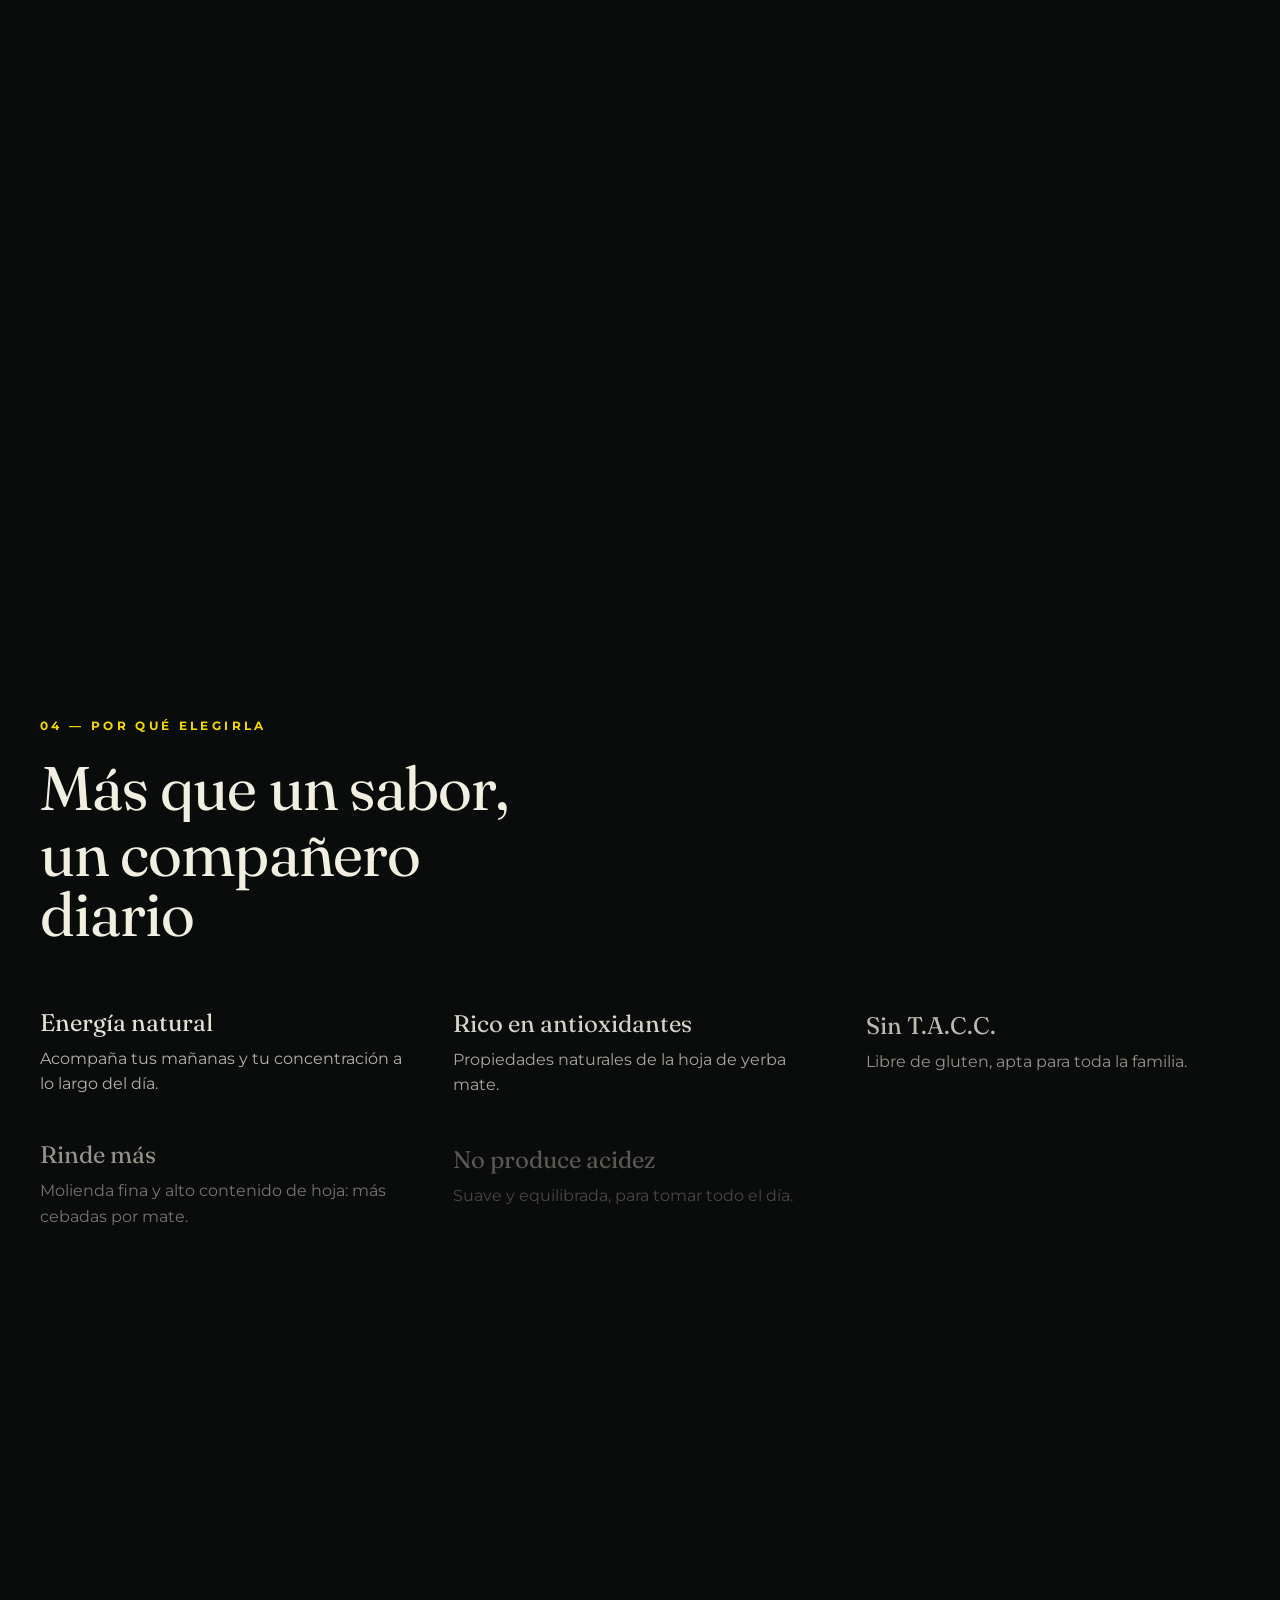
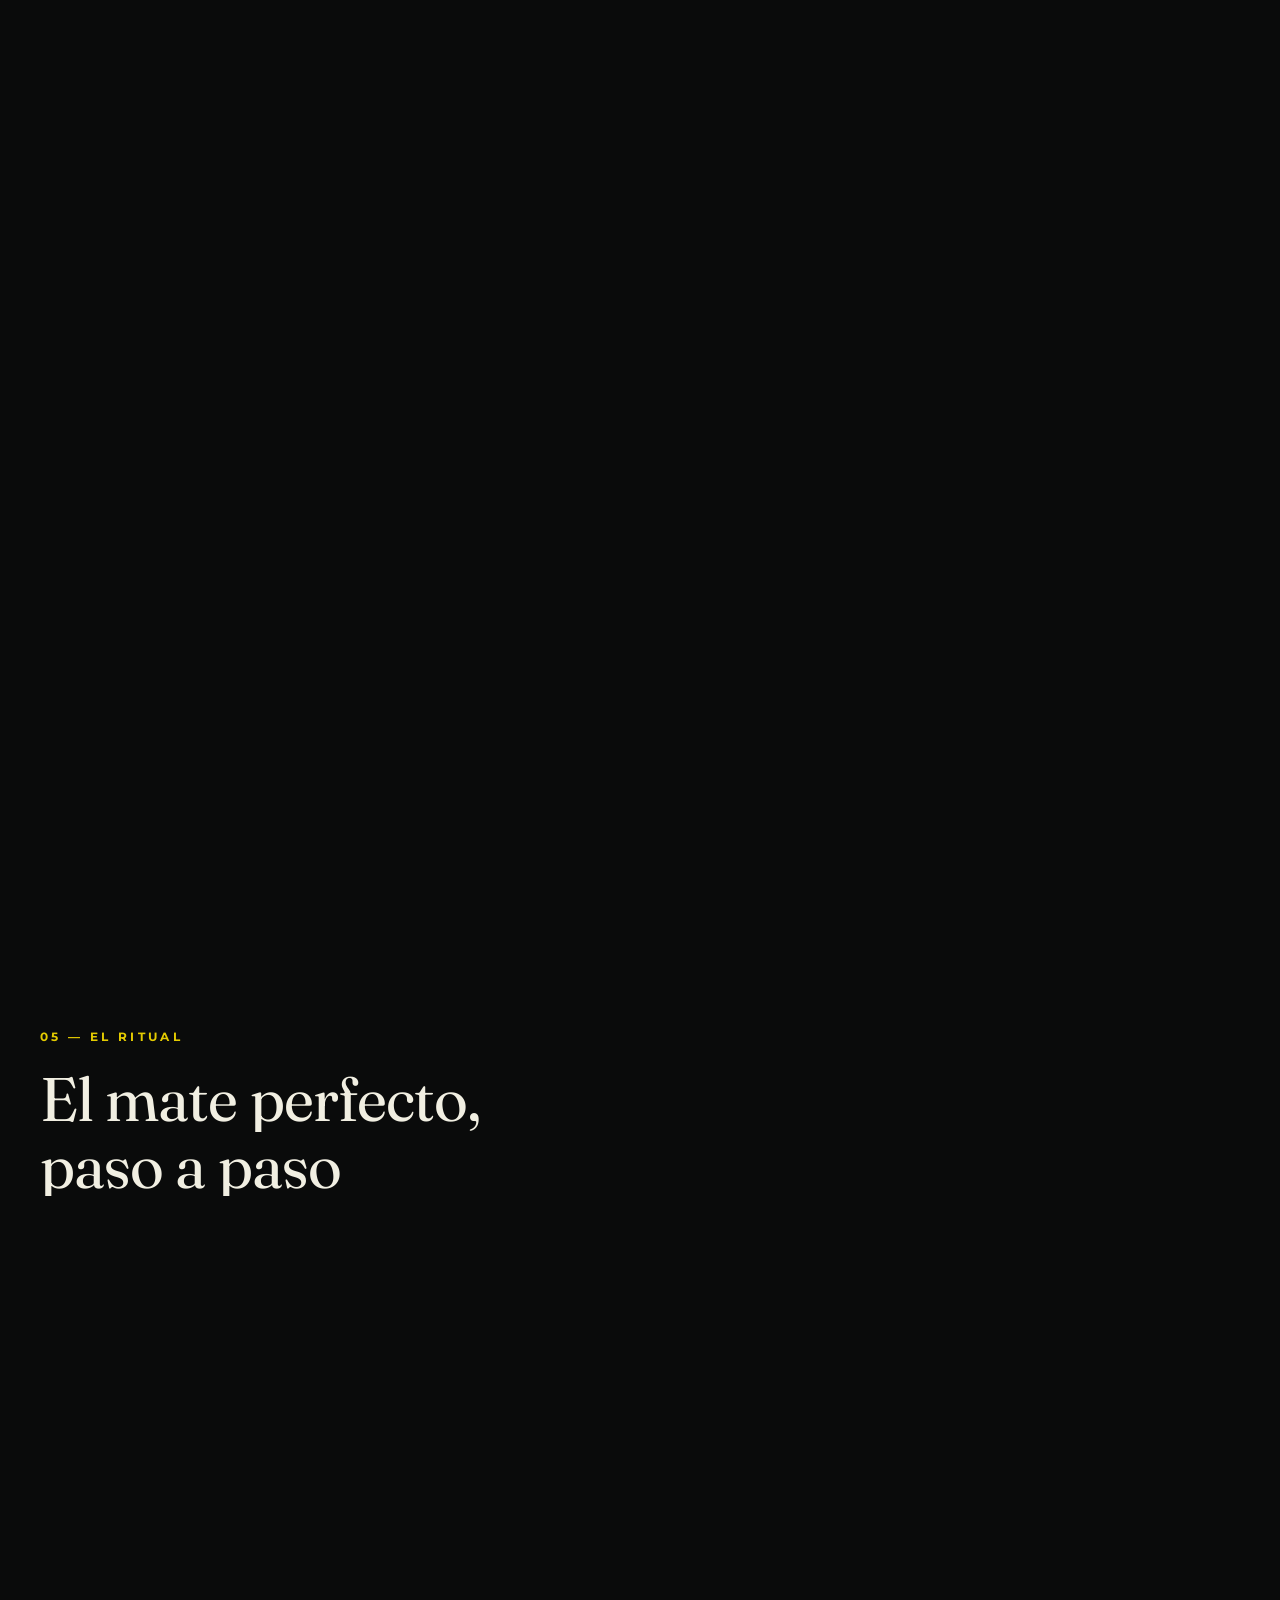
==== commit dc9bbe27: "Origen en una pantalla con iconos, Variedades con pagina propia, Tienda destacada Tres pedidos de La" ====
--- a/index.html
+++ b/index.html
@@ -433,51 +433,88 @@
 
   <div class="pasaje" aria-hidden="true"></div>
 
-  <!-- ================= 02 . ORIGEN ================= -->
-  <section class="cap" id="origen">
-    <div class="cap__cabeza">
-      <p class="volanta reveal">02 <span aria-hidden="true">&mdash;</span> Del yerbal a tu mate</p>
-      <h2 class="cap__titulo reveal">Donde nacen las hojas<br>m&aacute;s ricas del planeta</h2>
-    </div>
-    <div class="cap__cuerpo">
-      <p class="cap__entrada reveal">Elaborada con hojas nativas seleccionadas, procedentes de reservas naturales del sur de Brasil, y envasada en origen. Un padr&oacute;n uruguayo de molienda fina y alto contenido de hoja, que da un mate suave, naturalmente dulce y sin acidez.</p>
-    </div>
-
-    <!-- La cadena de causas. Es el pedido explicito del cliente: "por que es distinta"
-         no se contesta con "calidad premium" -eso lo dice todo el mundo-, se contesta
-         mostrando que cada cosa que se siente viene de una decision concreta. -->
-    <div class="cadena reveal">
-      <p class="cadena__titulo">Por qu&eacute; es distinta</p>
-      <ul class="cadena__lista">
-        <li>
-          <span class="cadena__causa">Hoja nativa de reserva natural</span>
-          <span class="cadena__efecto">perfil naturalmente dulce</span>
-          <span class="cadena__sentis">No necesita az&uacute;car.</span>
-        </li>
-        <li>
-          <span class="cadena__causa">Microclima selv&aacute;tico, menos sol directo</span>
-          <span class="cadena__efecto">menos amargor</span>
-          <span class="cadena__sentis">Mate suave.</span>
-        </li>
-        <li>
-          <span class="cadena__causa">Padr&oacute;n uruguayo, molienda fina</span>
-          <span class="cadena__efecto">mucha hoja, poco polvo</span>
-          <span class="cadena__sentis">No se tapa y rinde m&aacute;s.</span>
-        </li>
-        <li>
-          <span class="cadena__causa">Sin acidez</span>
-          <span class="cadena__efecto">se puede tomar todo el d&iacute;a</span>
-          <span class="cadena__sentis">Mate largo y parejo.</span>
-        </li>
-        <li>
-          <span class="cadena__causa">Envasada en origen</span>
-          <span class="cadena__efecto">no se rompe la cadena</span>
-          <span class="cadena__sentis">Consistencia paquete a paquete.</span>
-        </li>
-        <li>
-          <span class="cadena__causa">Desde 1918</span>
-          <span class="cadena__efecto">oficio, no receta nueva</span>
-          <span class="cadena__sentis">La de siempre.</span>
+  <!-- ================= 02 . ORIGEN =================
+       Entra en UNA pantalla en escritorio (pedido del cliente, 23-sep): titulo y
+       entrada lado a lado arriba, y abajo las seis razones como icono + una linea.
+       Son las mismas seis de la cadena de causas que habia (causa -> efecto -> lo
+       que sentis), con las mismas palabras aprobadas: cambio la forma, no el
+       texto. Los iconos son trazo de una sola linea en oro, se dibujan al entrar
+       (main.js, revelarRazones) y tres tienen un movimiento minimo en CSS. -->
+  <section class="cap cap--origen" id="origen">
+    <div class="origen__arriba">
+      <div class="cap__cabeza">
+        <p class="volanta reveal">02 <span aria-hidden="true">&mdash;</span> Del yerbal a tu mate</p>
+        <h2 class="cap__titulo reveal">Donde nacen las hojas<br>m&aacute;s ricas del planeta</h2>
+      </div>
+      <div class="cap__cuerpo">
+        <p class="cap__entrada reveal">Elaborada con hojas nativas seleccionadas, procedentes de reservas naturales del sur de Brasil, y envasada en origen. Un padr&oacute;n uruguayo de molienda fina y alto contenido de hoja, que da un mate suave, naturalmente dulce y sin acidez.</p>
+      </div>
+    </div>
+
+    <div class="razones">
+      <p class="razones__titulo">Por qu&eacute; es distinta</p>
+      <ul class="razones__lista">
+        <li class="razon">
+          <svg class="razon__icono icono-hoja" viewBox="0 0 48 48" aria-hidden="true" focusable="false" fill="none" stroke="currentColor" stroke-width="1.5" stroke-linecap="round" stroke-linejoin="round">
+            <g class="hoja">
+              <path class="trazo" d="M10 38C12 22 22 12 38 10c-2 16-12 26-28 28Z"/>
+              <path class="trazo" d="M10 38 38 10"/>
+              <path class="trazo" d="M19 29c2-1 4-2 7-2M25 23c2-1 4-2 7-2M31 17c1 0 3-1 4-1"/>
+            </g>
+          </svg>
+          <h3 class="razon__titulo">Hoja nativa de reserva natural</h3>
+          <p class="razon__texto">Perfil naturalmente dulce: no necesita az&uacute;car.</p>
+        </li>
+        <li class="razon">
+          <svg class="razon__icono icono-sol" viewBox="0 0 48 48" aria-hidden="true" focusable="false" fill="none" stroke="currentColor" stroke-width="1.5" stroke-linecap="round" stroke-linejoin="round">
+            <g class="rayos"><path class="trazo" d="M24 6v4M11.3 11.3l2.8 2.8M36.7 11.3l-2.8 2.8M6 24h4M38 24h4"/></g>
+            <path class="trazo" d="M14 27a10 10 0 0 1 20 0"/>
+            <path class="trazo" d="M4 30c4-4 8-4 12 0s8 4 12 0 8-4 12 0"/>
+            <path class="trazo" d="M8 38c4-4 8-4 12 0s8 4 12 0 6-3 10-1"/>
+          </svg>
+          <h3 class="razon__titulo">Microclima selv&aacute;tico, menos sol directo</h3>
+          <p class="razon__texto">Menos amargor. Mate suave.</p>
+        </li>
+        <li class="razon">
+          <svg class="razon__icono icono-bombilla" viewBox="0 0 48 48" aria-hidden="true" focusable="false" fill="none" stroke="currentColor" stroke-width="1.5" stroke-linecap="round" stroke-linejoin="round">
+            <path class="trazo" d="M36 7 17 26M41 12 22 31M36 7a3.5 3.5 0 0 1 5 5"/>
+            <circle class="trazo" cx="15" cy="33" r="7"/>
+            <path class="trazo" d="M12.5 31.5h.01M17.5 31.5h.01M15 35h.01M12 35.5h.01M18 35.5h.01"/>
+          </svg>
+          <h3 class="razon__titulo">Padr&oacute;n uruguayo, molienda fina</h3>
+          <p class="razon__texto">Mucha hoja, poco polvo: no se tapa y rinde m&aacute;s.</p>
+        </li>
+        <li class="razon">
+          <svg class="razon__icono icono-dia" viewBox="0 0 48 48" aria-hidden="true" focusable="false" fill="none" stroke="currentColor" stroke-width="1.5" stroke-linecap="round" stroke-linejoin="round">
+            <path class="trazo" d="M6 36h36"/>
+            <path class="trazo" d="M10 36a14 14 0 0 1 28 0"/>
+            <g class="sol">
+              <circle class="trazo" cx="0" cy="0" r="4"/>
+              <path class="trazo" d="M0-8v2M-5.7-5.7l1.4 1.4M5.7-5.7l-1.4 1.4"/>
+            </g>
+          </svg>
+          <h3 class="razon__titulo">Sin acidez</h3>
+          <p class="razon__texto">Se puede tomar todo el d&iacute;a. Mate largo y parejo.</p>
+        </li>
+        <li class="razon">
+          <svg class="razon__icono icono-envase" viewBox="0 0 48 48" aria-hidden="true" focusable="false" fill="none" stroke="currentColor" stroke-width="1.5" stroke-linecap="round" stroke-linejoin="round">
+            <path class="trazo" d="M14 13h20v29H14zM14 13l3-5h14l3 5M14 19h20"/>
+            <g class="sello">
+              <circle class="trazo" cx="24" cy="30" r="6"/>
+              <path class="trazo" d="M21.5 32.5c.5-3 2-4.5 5-5-.5 3-2 4.5-5 5Z"/>
+            </g>
+          </svg>
+          <h3 class="razon__titulo">Envasada en origen</h3>
+          <p class="razon__texto">No se rompe la cadena: consistencia paquete a paquete.</p>
+        </li>
+        <li class="razon">
+          <svg class="razon__icono icono-sello" viewBox="0 0 48 48" aria-hidden="true" focusable="false" fill="none" stroke="currentColor" stroke-width="1.5" stroke-linecap="round" stroke-linejoin="round">
+            <circle class="anillo" cx="24" cy="24" r="19" stroke-dasharray="2 3"/>
+            <circle class="trazo" cx="24" cy="24" r="14"/>
+            <text x="24" y="27.5" text-anchor="middle" font-family="Fraunces,Georgia,serif" font-size="9.5" letter-spacing=".04em" fill="currentColor" stroke="none">1918</text>
+          </svg>
+          <h3 class="razon__titulo">Desde 1918</h3>
+          <p class="razon__texto">Oficio, no receta nueva. La de siempre.</p>
         </li>
       </ul>
     </div>
@@ -494,39 +531,47 @@
       </div>
       <p class="claro__bajada reveal">Tres variedades pensadas para cada gusto y cada momento, con el sabor caracter&iacute;stico de Centenaria y presentaciones de 500 g y 1 kg.</p>
 
-      <ul class="fichas">
-        <li class="ficha reveal">
-          <div class="ficha__peana">
-            <img class="ficha__foto" src="img/pack-original-v2.webp" width="298" height="499" alt="Paquete amarillo de Yerba Mate Seleme Centenaria Original de 1 kg" loading="lazy" decoding="async">
-          </div>
-          <div class="ficha__cuerpo">
-            <h3 class="ficha__nombre">Original</h3>
-            <p class="ficha__sub">Padr&oacute;n uruguayo <span aria-hidden="true">&middot;</span> la cl&aacute;sica</p>
-            <p class="ficha__texto">La de siempre. Padr&oacute;n uruguayo de molienda fina y alto contenido de hoja: sabor suave, naturalmente dulce y sin acidez. Ideal para un mate largo y equilibrado, de la primera a la &uacute;ltima cebada.</p>
-            <ul class="chips"><li>500 g</li><li>1 kg</li><li>Sin T.A.C.C.</li></ul>
-          </div>
-        </li>
-        <li class="ficha reveal">
-          <div class="ficha__peana">
-            <img class="ficha__foto" src="img/pack-azul-v2.webp" width="294" height="494" alt="Paquete azul de Yerba Mate Seleme Centenaria Azul con Palo de 1 kg" loading="lazy" decoding="async">
-          </div>
-          <div class="ficha__cuerpo">
-            <h3 class="ficha__nombre">Azul <span aria-hidden="true">&middot;</span> Con Palo</h3>
-            <p class="ficha__sub">Mistura de dos padrones</p>
-            <p class="ficha__texto">Mistura entre el padr&oacute;n uruguayo y el argentino, con un sutil agregado de palos que suaviza el cuerpo manteniendo el sabor caracter&iacute;stico de Centenaria.</p>
-            <ul class="chips"><li>1 kg</li><li>Sin T.A.C.C.</li></ul>
-          </div>
-        </li>
-        <li class="ficha reveal">
-          <div class="ficha__peana">
-            <img class="ficha__foto" src="img/pack-esencial-v2.webp" width="290" height="496" alt="Paquete blanco de Yerba Mate Seleme Centenaria Esencial de 1 kg" loading="lazy" decoding="async">
-          </div>
-          <div class="ficha__cuerpo">
-            <h3 class="ficha__nombre">Esencial</h3>
-            <p class="ficha__sub">Blend con car&aacute;cter</p>
-            <p class="ficha__texto">Un blend irresistible y con car&aacute;cter, con las propiedades que brinda la fibra de la hoja de yerba mate nativa. Lo esencial est&aacute; en tu mate.</p>
-            <ul class="chips"><li>500 g</li><li>1 kg</li><li>Sin T.A.C.C.</li></ul>
-          </div>
+      <!-- TRES TARJETAS, cada una con su escena generada (tools/variedades.cjs) y
+           cada una es un enlace a /variedades/<slug>/, donde vive el detalle. La
+           foto real recortada con alfa se retiro el 23-sep: el recorte se veia
+           pegado sobre la escena. El envase de la escena lo genera el modelo con
+           la foto real como referencia, y se revisa el texto antes de exportar. -->
+      <ul class="tarjetas">
+        <li class="tarjeta reveal">
+          <a class="tarjeta__enlace" href="/variedades/original/">
+            <img class="tarjeta__foto" src="img/var-original-v1-900.webp" srcset="img/var-original-v1-600.webp 600w, img/var-original-v1-900.webp 900w, img/var-original-v1-1300.webp 1300w" sizes="(max-width:900px) 92vw, 440px" width="900" height="900" alt="Paquete de Yerba Mate Seleme Centenaria Original en el yerbal, al atardecer" loading="lazy" decoding="async">
+            <div class="tarjeta__pie">
+              <div class="tarjeta__texto">
+                <h3 class="tarjeta__nombre">Original</h3>
+                <span class="tarjeta__sub">Padr&oacute;n uruguayo <span aria-hidden="true">&middot;</span> la cl&aacute;sica</span>
+              </div>
+              <span class="tarjeta__flecha" aria-hidden="true"><svg viewBox="0 0 24 24"><path d="M7 17 17 7M9 7h8v8"/></svg></span>
+            </div>
+          </a>
+        </li>
+        <li class="tarjeta reveal">
+          <a class="tarjeta__enlace" href="/variedades/azul-con-palo/">
+            <img class="tarjeta__foto" src="img/var-azul-v1-900.webp" srcset="img/var-azul-v1-600.webp 600w, img/var-azul-v1-900.webp 900w, img/var-azul-v1-1300.webp 1300w" sizes="(max-width:900px) 92vw, 440px" width="900" height="900" alt="Paquete de Yerba Mate Seleme Centenaria Azul con Palo en el yerbal, a la hora azul" loading="lazy" decoding="async">
+            <div class="tarjeta__pie">
+              <div class="tarjeta__texto">
+                <h3 class="tarjeta__nombre">Azul <span aria-hidden="true">&middot;</span> Con Palo</h3>
+                <span class="tarjeta__sub">Mistura de dos padrones</span>
+              </div>
+              <span class="tarjeta__flecha" aria-hidden="true"><svg viewBox="0 0 24 24"><path d="M7 17 17 7M9 7h8v8"/></svg></span>
+            </div>
+          </a>
+        </li>
+        <li class="tarjeta reveal">
+          <a class="tarjeta__enlace" href="/variedades/esencial/">
+            <img class="tarjeta__foto" src="img/var-esencial-v1-900.webp" srcset="img/var-esencial-v1-600.webp 600w, img/var-esencial-v1-900.webp 900w, img/var-esencial-v1-1300.webp 1300w" sizes="(max-width:900px) 92vw, 440px" width="900" height="900" alt="Paquete de Yerba Mate Seleme Centenaria Esencial en el yerbal, a la ma&ntilde;ana" loading="lazy" decoding="async">
+            <div class="tarjeta__pie">
+              <div class="tarjeta__texto">
+                <h3 class="tarjeta__nombre">Esencial</h3>
+                <span class="tarjeta__sub">Blend con car&aacute;cter</span>
+              </div>
+              <span class="tarjeta__flecha" aria-hidden="true"><svg viewBox="0 0 24 24"><path d="M7 17 17 7M9 7h8v8"/></svg></span>
+            </div>
+          </a>
         </li>
       </ul>
 
--- a/css/estilo.css
+++ b/css/estilo.css
@@ -200,11 +200,18 @@
    aria-current="page" desde el 21-sep, pero no habia nada que lo mostrara. En la
    home lo pone main.js (dondeEstoy) como aria-current="true" mientras se scrollea,
    y aca se pintan los dos igual.
-   ⚠️ El subrayado NO es decoracion: .cabecera__tienda tambien es oro y no esta
-   activa nunca, asi que sin el filete el color solo no alcanzaria para decir
-   "estas aca" —ni para quien no distingue el oro del crema—. */
+   ⚠️ El subrayado NO es decoracion: es lo que dice "estas aca" tambien para
+   quien no distingue el oro del crema. */
 .cabecera__nav a[aria-current]{color:var(--oro);border-bottom-color:var(--oro)}
-.cabecera__tienda{color:var(--oro)}
+/* TIENDA, DESTACADA (pedido del cliente, 23-sep): es la unica salida comercial de
+   la barra y no puede leerse como un link mas: pildora de oro con tinta. Nunca
+   lleva aria-current (es externa), asi que el filete del activo no compite con
+   ella. ⚠️ La pildora ENSANCHA la nav: el corte de abajo se remidio despues de
+   ponerla (tools/cabecera.cjs), no se hereda del de ayer. */
+.cabecera__nav .cabecera__tienda{color:var(--tinta);background:var(--oro);
+  padding:.55rem 1.05rem;border-radius:var(--radio-chip);border-bottom:0;
+  transition:background .25s,transform .25s}
+.cabecera__nav .cabecera__tienda:hover{color:var(--tinta);background:#FFEA3D;transform:translateY(-1px)}
 /* En movil el menu de pantalla completa reemplaza a la nav entera: en la
    cabecera quedan solo la marca y la hamburguesa. Tienda vive dentro del menu. */
 /* ⚠️ 990, no 760 (22-sep), y el numero NO se elige a ojo: sale de medirlo.
@@ -213,12 +220,15 @@
    dos y la cabecera se veia rota. Era un bug que ya estaba. Con Contacto son 7 y
    entran recien desde 972, asi que el corte va en 990 y abajo manda el menu de
    pantalla completa, que los tiene todos y con lugar de sobra.
+   ⚠️ 23-sep: con Tienda como pildora los 7 entran recien desde 1014, asi que el
+   corte sube a 1040 (un iPad apaisado, 1024, pasa al menu de pantalla completa;
+   la alternativa era una pildora mas apretada, y no vale la pena).
    Si alguna vez hace falta bajar este corte, lo que lo mueve son las ETIQUETAS,
    no el CSS: medido, «Comprar» en vez de «Dónde comprar» lo baja a 889, y sumando
    «Ritual» en vez de «El ritual» entra hasta en 700. No se acortaron porque
    «Dónde comprar» es el nombre de la pagina y la etiqueta aprobada.
    Se remide con tools/cabecera.cjs ANTES de tocar cualquier item de la nav. */
-@media (max-width:989px){.cabecera__nav{display:none}}
+@media (max-width:1039px){.cabecera__nav{display:none}}
 
 /* --- hamburguesa (solo movil) --- */
 .cabecera__menu{display:none;flex-direction:column;justify-content:center;align-items:center;
@@ -227,7 +237,7 @@
 .cabecera__menu span{display:block;width:24px;height:2px;border-radius:2px;
   background:var(--crema);transition:background .25s}
 .cabecera__menu:hover span{background:var(--oro)}
-@media (max-width:989px){.cabecera__menu{display:flex}}
+@media (max-width:1039px){.cabecera__menu{display:flex}}
 
 /* ============================== MENU MOVIL ==============================
    Pantalla completa y con fondo propio (no un velo): mientras se elige a donde
@@ -244,7 +254,7 @@
   padding:clamp(.9rem,2vh,1.5rem) var(--gotera) max(2rem,env(safe-area-inset-bottom));
   opacity:0;visibility:hidden;transition:opacity .3s ease,visibility 0s .3s}
 html.menu-abierto .menu{opacity:1;visibility:visible;transition:opacity .3s ease}
-@media (min-width:990px){.menu{display:none}}
+@media (min-width:1040px){.menu{display:none}}
 .menu__cerrar{position:absolute;top:clamp(.9rem,2vh,1.5rem);right:calc(var(--gotera) - 10px);
   width:44px;height:44px;padding:0;background:none;border:0;cursor:pointer}
 .menu__cerrar::before,.menu__cerrar::after{content:'';position:absolute;left:50%;top:50%;
@@ -269,7 +279,14 @@
    .menu__tienda, que tambien es oro. */
 .menu__nav a[aria-current]{color:var(--oro);text-decoration:underline;
   text-decoration-thickness:1px;text-underline-offset:.18em}
-.menu__nav .menu__tienda{color:var(--oro)}
+/* Tienda tambien va como pildora en el menu (misma razon que en la cabecera).
+   Es mas baja que un item en Fraunces, asi que no le suma alto al menu: sigue
+   entrando en 320x568 (se remide con el script de alturas). */
+.menu__nav .menu__tienda{align-self:center;padding:.62rem 1.5rem;
+  font-family:Montserrat,system-ui,sans-serif;font-size:var(--etiqueta);font-weight:700;
+  letter-spacing:.22em;text-transform:uppercase;line-height:1;color:var(--tinta);
+  background:var(--oro);border-radius:var(--radio-chip)}
+.menu__nav .menu__tienda:hover,.menu__nav .menu__tienda:active{color:var(--tinta);background:#FFEA3D}
 html.menu-abierto .menu__nav a{opacity:1;transform:none}
 html.menu-abierto .menu__nav a:nth-child(2){transition-delay:.04s}
 html.menu-abierto .menu__nav a:nth-child(3){transition-delay:.08s}
@@ -355,8 +372,8 @@
    (main.js). Solo existen con el motor andando y con scroll animado
    (html.con-pasajes): sin JS o sin WebGL serian agujeros en blanco. */
 .pasaje{height:0}
-.con-pasajes .pasaje{height:130vh}
-@media (max-width:900px){.con-pasajes .pasaje{height:120vh}}
+.con-pasajes .pasaje{height:95vh}
+@media (max-width:900px){.con-pasajes .pasaje{height:90vh}}
 
 .cap{position:relative;max-width:var(--ancho);margin:0 auto;
   padding:var(--seccion) var(--gotera)}
@@ -413,28 +430,67 @@
 .cap__credito{margin:clamp(2rem,5vh,3rem) 0 0;font-size:.75rem;line-height:1.4;
   letter-spacing:.04em;color:var(--crema);opacity:.62;max-width:26rem}
 
-/* --- la cadena de causas: causa -> efecto -> lo que sentis --- */
-.cadena{margin:clamp(3rem,8vh,6rem) 0 0}
-.cadena__titulo{margin:0 0 1.6rem;font-size:var(--etiqueta);font-weight:700;
+/* --- ORIGEN EN UNA PANTALLA (23-sep) ---
+   El capitulo mide el alto de la ventana en escritorio: arriba el titulo y la
+   entrada lado a lado (en vez de apilados), abajo las seis razones en 3x2.
+   El titulo baja un escalon respecto de los otros capitulos y la cabeza se
+   ensancha para que entre en dos lineas, no en cuatro. */
+.cap--origen{min-height:100svh;box-sizing:border-box;display:flex;flex-direction:column;
+  justify-content:center;padding-top:clamp(5.5rem,13vh,8rem);padding-bottom:clamp(3rem,7vh,5rem)}
+.origen__arriba{display:grid;grid-template-columns:minmax(0,1.15fr) minmax(0,1fr);
+  gap:1.5rem clamp(2rem,5vw,5rem);align-items:end}
+.cap--origen .cap__cabeza{max-width:none}
+.cap--origen .cap__titulo{font-size:clamp(2rem,4.2vw,3.9rem)}
+.cap--origen .cap__cuerpo{margin:0 0 .35rem;max-width:34rem;justify-self:end}
+@media (max-width:900px){
+  .cap--origen{min-height:0}
+  .origen__arriba{grid-template-columns:1fr}
+  .cap--origen .cap__cuerpo{justify-self:start}
+}
+
+/* --- las seis razones: icono + titulo + una linea.
+   Antes era la "cadena de causas", una tabla de tres columnas (causa, efecto,
+   lo que sentis) con 18 celdas de texto. Mismo contenido, mismas palabras,
+   la mitad de la lectura. */
+.razones{margin:clamp(2.2rem,5vh,3.5rem) 0 0}
+.razones__titulo{margin:0 0 clamp(1rem,2.4vh,1.6rem);font-size:var(--etiqueta);font-weight:700;
   letter-spacing:.28em;text-transform:uppercase;color:var(--oro)}
-.cadena__lista{list-style:none;margin:0;padding:0}
-.cadena__lista li{display:grid;gap:.35rem 2rem;align-items:baseline;
-  grid-template-columns:minmax(0,1.1fr) minmax(0,1fr) minmax(0,1fr);
-  padding:1.15rem 0;border-top:1px solid rgba(241,239,226,.14)}
-.cadena__lista li:last-child{border-bottom:1px solid rgba(241,239,226,.14)}
-.cadena__causa{font-weight:600;color:var(--crema)}
-.cadena__efecto{color:var(--crema);opacity:.72}
-.cadena__sentis{font-family:Fraunces,Georgia,serif;font-size:1.0625rem;color:var(--oro)}
-@media (max-width:820px){
-  .cadena__lista li{grid-template-columns:1fr;gap:.25rem}
-  .cadena__efecto::before{content:"\2192 \00a0"}
-}
+.razones__lista{list-style:none;margin:0;padding:0;display:grid;
+  grid-template-columns:repeat(3,minmax(0,1fr));gap:clamp(1.4rem,3.2vh,2.4rem) clamp(1.5rem,3vw,3rem)}
+.razon{display:flex;flex-direction:column;align-items:flex-start;gap:.55rem}
+.razon__icono{display:block;width:44px;height:44px;color:var(--oro);overflow:visible}
+.razon__titulo{margin:.2rem 0 0;font-family:Fraunces,Georgia,serif;font-weight:400;
+  font-size:clamp(1.1rem,1.4vw,1.35rem);line-height:1.15;color:var(--crema)}
+.razon__texto{margin:0;font-size:.9375rem;line-height:1.45;color:var(--crema);opacity:.78}
+@media (max-width:900px){.razones__lista{grid-template-columns:repeat(2,minmax(0,1fr))}}
+@media (max-width:560px){.razones__lista{grid-template-columns:1fr;gap:1.4rem}}
+/* Movimiento minimo y continuo en tres iconos: la hoja se mece, los rayos
+   respiran, el sol recorre el dia por su arco (offset-path; sin soporte queda
+   en lo alto del arco). El sello gira su anillo punteado como un matasellos.
+   Todo se apaga con prefers-reduced-motion. */
+.icono-dia .sol{transform:translate(24px,22px)}
+@media (prefers-reduced-motion:no-preference){
+  .icono-hoja .hoja{transform-origin:10px 38px;animation:iconoHoja 5s ease-in-out infinite alternate}
+  .icono-sol .rayos{animation:iconoRayos 3.2s ease-in-out infinite alternate}
+  .icono-sello .anillo{transform-origin:24px 24px;animation:iconoSello 70s linear infinite}
+  .icono-envase .sello{transform-origin:24px 30px;animation:iconoEnvase 4.5s ease-in-out infinite}
+  @supports (offset-path:path('M0 0h1')){
+    .icono-dia .sol{transform:none;offset-path:path('M10 36a14 14 0 0 1 28 0');offset-rotate:0deg;
+      offset-distance:50%;animation:iconoDia 16s ease-in-out infinite alternate}
+  }
+}
+@keyframes iconoHoja{from{transform:rotate(-3deg)}to{transform:rotate(3deg)}}
+@keyframes iconoRayos{from{opacity:.45}to{opacity:1}}
+@keyframes iconoSello{to{transform:rotate(360deg)}}
+@keyframes iconoEnvase{0%,72%,100%{transform:scale(1)}84%{transform:scale(1.12)}}
+@keyframes iconoDia{from{offset-distance:12%}to{offset-distance:88%}}
 
 /* ============================== VARIEDADES ==============================
-   Antes era "el claro": un velo de papel claro sobre el yerbal, con degradados de
-   entrada y salida. Cortaba la pelicula al medio y desentonaba con el resto — ahora
-   sigue la misma noche que los demas capitulos y la luz la ponen los envases desde
-   sus tarjetas blancas, que siguen siendo opacas. */
+   Antes era "el claro": un velo de papel claro sobre el yerbal. Despues, los tres
+   envases recortados con alfa parados sobre la escena WebGL (2-sep). Desde el
+   23-sep son tres TARJETAS con marco redondeado, cada una con su propia escena
+   generada con el envase adentro (tools/variedades.cjs), y cada tarjeta es un
+   enlace a la pagina de esa variedad. El capitulo sigue sobre la misma noche. */
 .claro{position:relative;color:var(--crema);padding:calc(var(--seccion) + 3rem) 0}
 .claro__caja{max-width:var(--ancho);margin:0 auto;padding:0 var(--gotera)}
 .claro__titulo{margin:1.4rem 0 0;font-family:Fraunces,Georgia,serif;font-weight:400;
@@ -443,37 +499,38 @@
   font-size:var(--body-lg);color:var(--crema);opacity:.85}
 .claro__accion{margin:clamp(3rem,7vh,5rem) 0 0}
 
-/* --- fichas de variedad --- */
-.fichas{list-style:none;margin:clamp(3rem,7vh,5rem) 0 0;padding:0;
-  display:grid;gap:clamp(1.2rem,2.4vw,2rem);grid-template-columns:repeat(3,1fr)}
-@media (max-width:900px){.fichas{grid-template-columns:1fr;max-width:32rem;margin-inline:auto}}
-/* SIN TARJETA BLANCA. Los tres envases se paran DENTRO del mundo, sobre la
-   escena del yerbal, en vez de flotar en tres rectangulos blancos que cortaban
-   la pelicula al medio. Lo que los apoya no es una caja: es su sombra de
-   contacto. Y siguen siendo la FOTO REAL recortada con alfa — el envase no se
-   genera nunca, la IA le reescribe el microtexto de la etiqueta. */
-.ficha{display:flex;flex-direction:column}
-
-/* La peana da el piso comun: los tres envases apoyan en la MISMA linea aunque
-   midan distinto, y la elipse de abajo es lo que los pega al suelo. */
-.ficha__peana{position:relative;display:flex;align-items:flex-end;justify-content:center;
-  height:clamp(250px,28vw,360px);margin-bottom:clamp(1.4rem,3vh,2.2rem)}
-.ficha__peana::after{content:'';position:absolute;left:50%;bottom:-2px;
-  width:72%;height:26px;transform:translateX(-50%);border-radius:50%;
-  background:radial-gradient(ellipse at center,rgba(0,0,0,.62),rgba(0,0,0,0) 70%);
-  filter:blur(3px);pointer-events:none}
-/* El contraluz de la escena viene de arriba a la derecha: el filo calido sigue
-   la silueta del alfa (drop-shadow respeta el recorte, box-shadow no). */
-.ficha__foto{max-width:100%;height:100%;width:auto;object-fit:contain;
-  filter:drop-shadow(-3px -5px 10px rgba(255,196,92,.30))
-         drop-shadow(6px 14px 22px rgba(0,0,0,.55))}
-
-.ficha__cuerpo{display:flex;flex-direction:column;flex:1}
-.ficha__nombre{margin:0;font-family:Fraunces,Georgia,serif;font-weight:400;
-  font-size:var(--display-3);line-height:1.05;color:var(--crema)}
-.ficha__sub{margin:.4rem 0 0;font-size:var(--etiqueta);font-weight:700;
+/* --- tarjetas de variedad: imagen a sangre, nombre abajo a la izquierda, flecha
+   abajo a la derecha. Toda la tarjeta es el enlace. El degradado del pie es lo
+   que sostiene el nombre sobre la escena (se mide con tools/contraste.cjs). --- */
+.tarjetas{list-style:none;margin:clamp(2.5rem,6vh,4rem) 0 0;padding:0;
+  display:grid;gap:clamp(1rem,2vw,1.6rem);grid-template-columns:repeat(3,minmax(0,1fr))}
+@media (max-width:900px){.tarjetas{grid-template-columns:1fr;max-width:30rem;margin-inline:auto}}
+.tarjeta__enlace{position:relative;display:block;aspect-ratio:1;border-radius:20px;overflow:hidden;
+  background:#141414;color:var(--crema);text-decoration:none;isolation:isolate;
+  outline-offset:4px}
+.tarjeta__foto{position:absolute;inset:0;width:100%;height:100%;object-fit:cover;
+  transition:transform .8s cubic-bezier(.2,.7,.2,1)}
+.tarjeta__enlace:hover .tarjeta__foto,.tarjeta__enlace:focus-visible .tarjeta__foto{transform:scale(1.045)}
+/* El pie arranca 4rem por encima del texto y el degradado es denso hasta un
+   tercio: el nombre cae justo donde termina el envase (amarillo, blanco) y con
+   un velo tibio daba 2,5:1. Medido: con este, AA sobre los tres. */
+.tarjeta__pie{position:absolute;inset:auto 0 0;display:flex;align-items:flex-end;
+  justify-content:space-between;gap:1rem;padding:4rem clamp(1.1rem,2.4vw,1.6rem) clamp(1.1rem,2.4vw,1.6rem);
+  background:linear-gradient(to top,rgba(10,11,11,.95) 0,rgba(10,11,11,.86) 34%,rgba(10,11,11,.5) 66%,rgba(10,11,11,0) 100%)}
+.tarjeta__texto{display:block;min-width:0}
+.tarjeta__nombre{margin:0;font-family:Fraunces,Georgia,serif;font-weight:400;
+  font-size:clamp(1.6rem,2.4vw,2.2rem);line-height:1.02;color:var(--crema)}
+.tarjeta__sub{display:block;margin:.45rem 0 0;font-size:var(--etiqueta);font-weight:700;
   letter-spacing:.2em;text-transform:uppercase;color:var(--oro)}
-.ficha__texto{margin:1rem 0 1.5rem;color:var(--crema);opacity:.84}
+.tarjeta__flecha{flex:none;display:grid;place-items:center;width:42px;height:42px;
+  border:1px solid rgba(241,239,226,.4);border-radius:50%;color:var(--crema);
+  transition:background .3s,border-color .3s,color .3s,transform .3s}
+.tarjeta__flecha svg{width:18px;height:18px;fill:none;stroke:currentColor;stroke-width:1.7;
+  stroke-linecap:round;stroke-linejoin:round}
+.tarjeta__enlace:hover .tarjeta__flecha,.tarjeta__enlace:focus-visible .tarjeta__flecha{
+  background:var(--oro);border-color:var(--oro);color:var(--tinta);transform:translate(2px,-2px)}
+@media (prefers-reduced-motion:reduce){.tarjeta__foto,.tarjeta__flecha{transition:none}}
+
 .chips{list-style:none;display:flex;flex-wrap:wrap;gap:.5rem;margin:auto 0 0;padding:0}
 .chips li{border:1px solid rgba(241,239,226,.28);border-radius:var(--radio-chip);
   padding:.35rem .85rem;font-size:.75rem;font-weight:600;letter-spacing:.08em;
@@ -663,6 +720,48 @@
 .pagina .contacto__lista{margin-top:0}
 .pagina .salidas,.pagina .tramite{margin-top:clamp(2rem,5vh,3rem)}
 .oculto{display:none!important}
+
+/* --- /variedades/<slug>/: la variedad en su propia escena (23-sep) ---
+   La escena generada (tools/variedades.cjs) es el fondo FIJO de la primera
+   pantalla, con el envase a la derecha y el texto a la izquierda sobre un velo
+   lateral. En celular la misma <picture> deja de ser fija y pasa a ser una
+   figura 4:5 en el flujo, debajo del titulo: el envase no queda detras del texto
+   ni recortado. Lo que sigue (las otras dos, el pie) va sobre fondo solido: la
+   escena existe una sola pantalla, como el mundo en las otras paginas. */
+.variedad__escena{position:fixed;inset:0;z-index:0;display:block;overflow:hidden;background:var(--fondo)}
+.variedad__escena img{display:block;width:100%;height:100%;object-fit:cover;object-position:64% 50%}
+.variedad__escena::after{content:'';position:absolute;inset:0;pointer-events:none;
+  background:
+    linear-gradient(to right,rgba(10,11,11,.94) 0,rgba(10,11,11,.8) 28%,rgba(10,11,11,.3) 50%,rgba(10,11,11,0) 66%),
+    linear-gradient(to top,rgba(10,11,11,.9) 0,rgba(10,11,11,.35) 22%,rgba(10,11,11,0) 45%)}
+.variedad__hero{position:relative;z-index:3;min-height:100svh;box-sizing:border-box;
+  display:flex;flex-direction:column;justify-content:center;max-width:var(--ancho);margin:0 auto;
+  padding:clamp(7rem,16vh,10rem) var(--gotera) clamp(3rem,8vh,5rem)}
+/* position+z-index: la <picture> fija es un hijo posicionado del hero y sin esto
+   se pinta ENCIMA de los bloques de texto no posicionados (el titulo y los
+   botones desaparecian; la bajada se veia solo porque su opacity<1 la
+   posicionaba de rebote). */
+.variedad__texto{position:relative;z-index:1;max-width:34rem}
+.variedad__sub{margin:1rem 0 0;font-size:var(--etiqueta);font-weight:700;letter-spacing:.24em;
+  text-transform:uppercase;color:var(--oro)}
+.variedad__texto .pagina__bajada{margin-top:clamp(1.2rem,2.6vh,1.8rem)}
+.variedad__texto .chips{margin-top:clamp(1.2rem,2.6vh,1.8rem)}
+.variedad__perfil{margin:clamp(1.2rem,2.6vh,1.8rem) 0 0;font-size:.9375rem;color:var(--crema);opacity:.88}
+.variedad__perfil b{font-weight:700;font-size:var(--etiqueta);letter-spacing:.2em;text-transform:uppercase;
+  color:var(--oro);margin-right:.6rem}
+.variedad__resto{position:relative;z-index:3;background:var(--fondo)}
+.variedad__caja{max-width:var(--ancho);margin:0 auto;padding:clamp(3.5rem,8vh,6rem) var(--gotera)}
+.variedad__resto .tarjetas{grid-template-columns:repeat(2,minmax(0,1fr));max-width:56rem;
+  margin-top:clamp(1.6rem,4vh,2.6rem)}
+.variedad__volver{margin:clamp(1.6rem,4vh,2.4rem) 0 0}
+@media (max-width:900px){
+  .variedad__escena{position:relative;inset:auto;z-index:auto;aspect-ratio:4/5;max-height:70svh;
+    border-radius:16px;margin:clamp(1.6rem,4vh,2.4rem) 0 0}
+  .variedad__escena img{object-position:50% 50%}
+  .variedad__escena::after{background:linear-gradient(to top,rgba(10,11,11,.5),rgba(10,11,11,0) 40%)}
+  .variedad__hero{min-height:0;padding-top:clamp(6rem,14vh,8rem)}
+  .variedad__resto .tarjetas{grid-template-columns:1fr;max-width:30rem;margin-inline:auto}
+}
 
 /* --- el buscador de puntos de venta (/donde-comprar/, js/buscador.js) --- */
 .buscador{margin:clamp(2.5rem,6vh,4rem) 0 0;max-width:44rem}
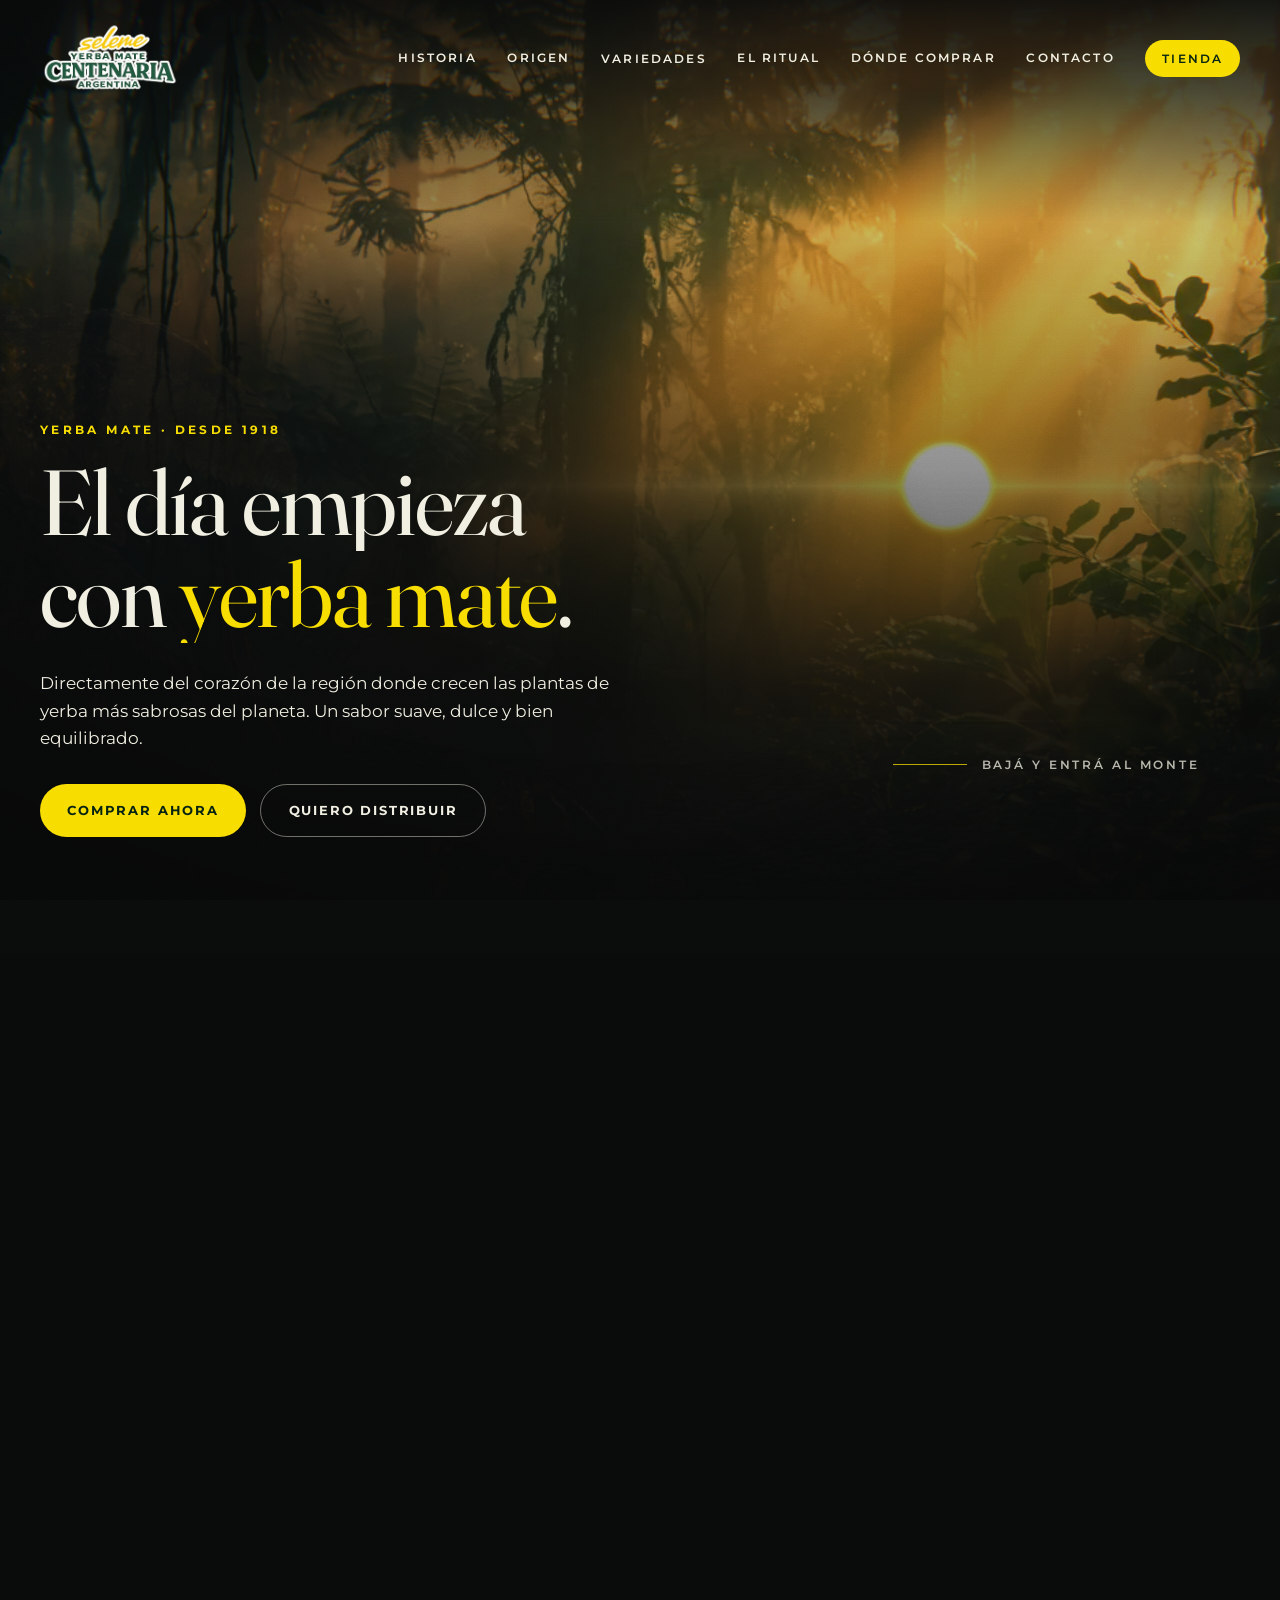
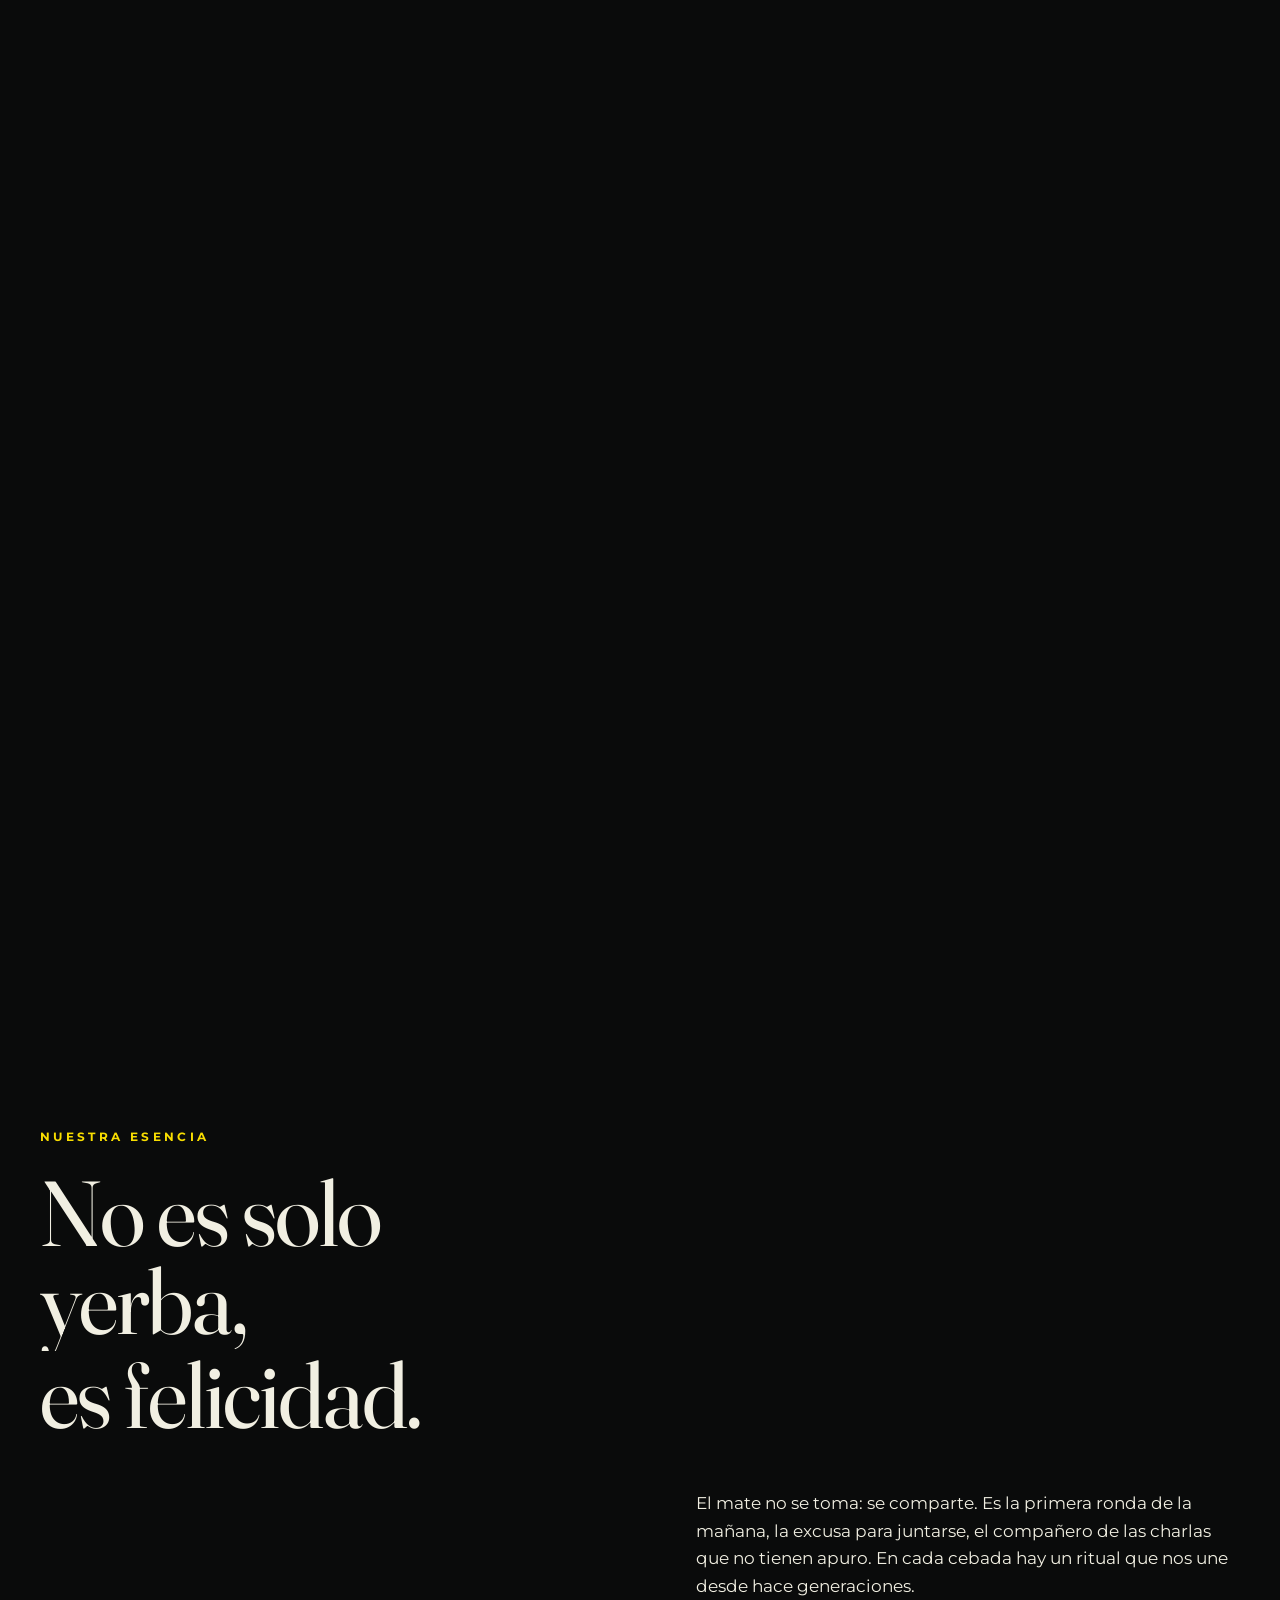
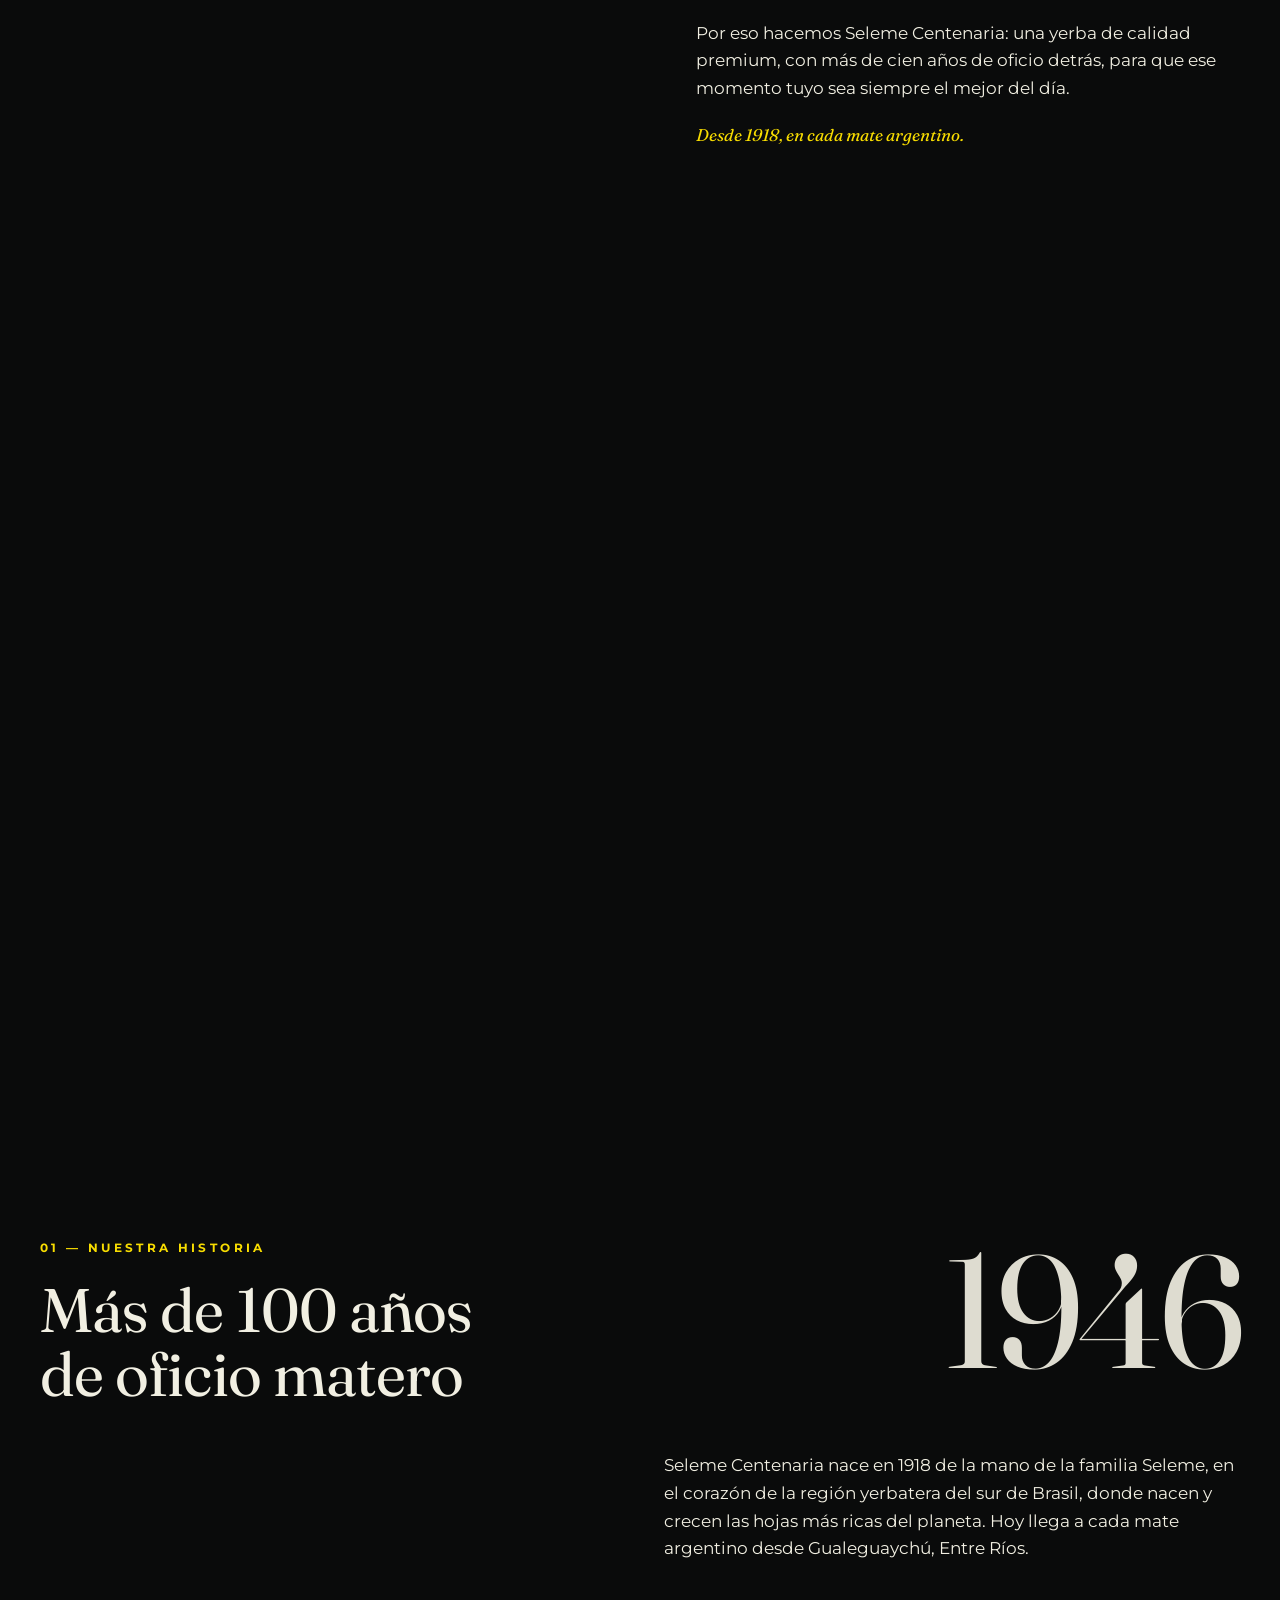
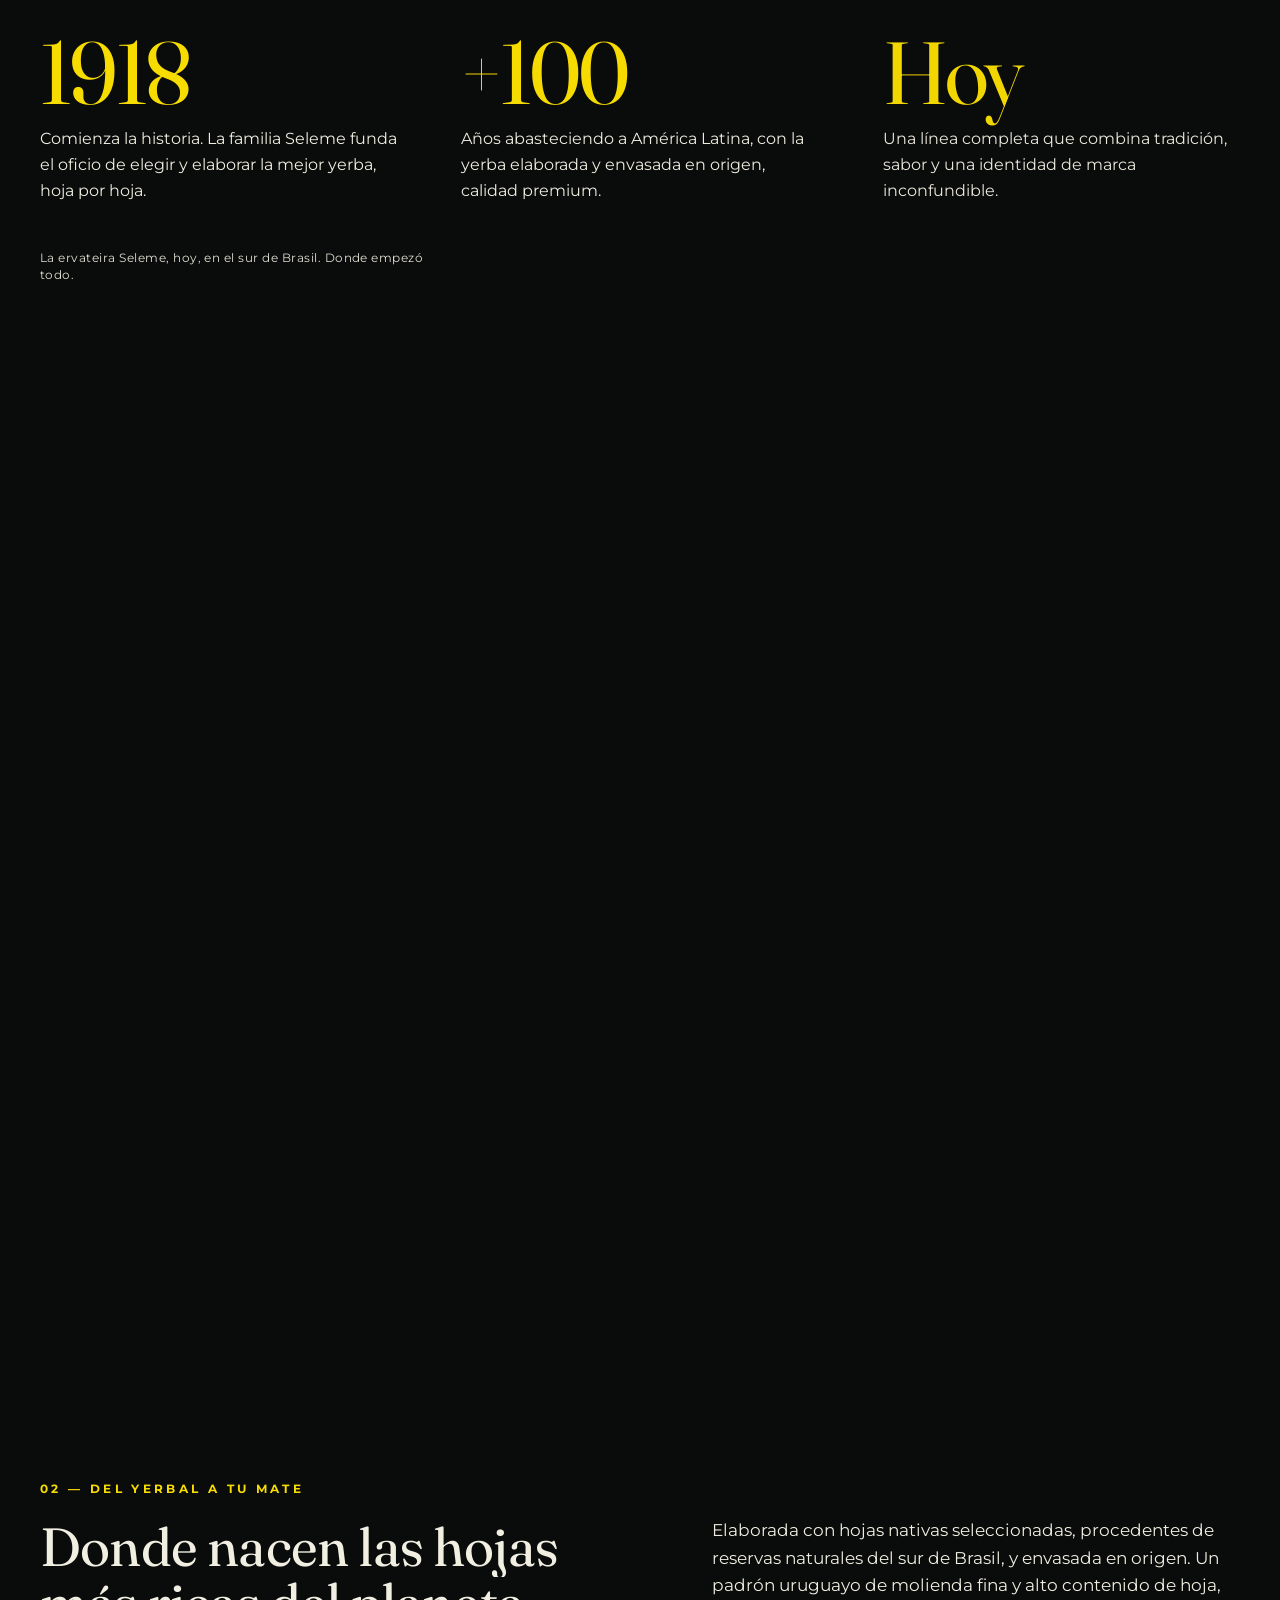
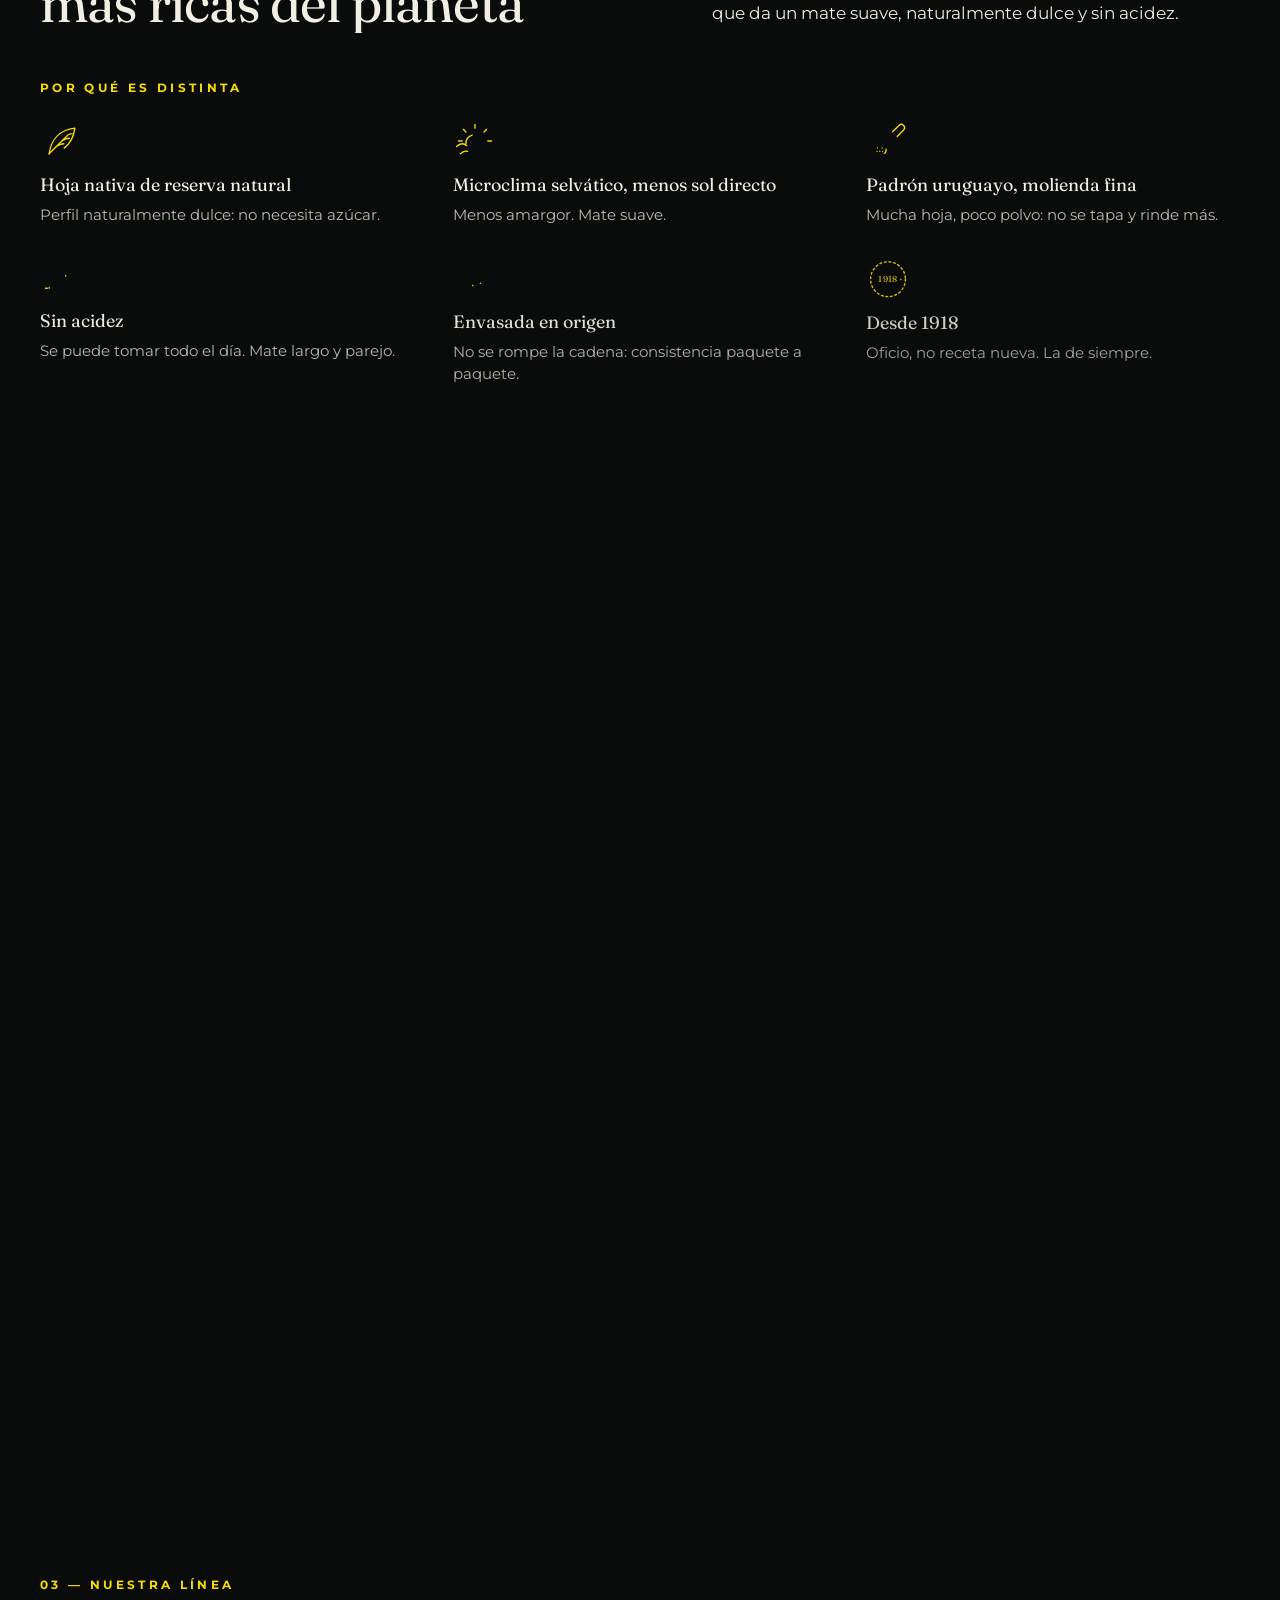
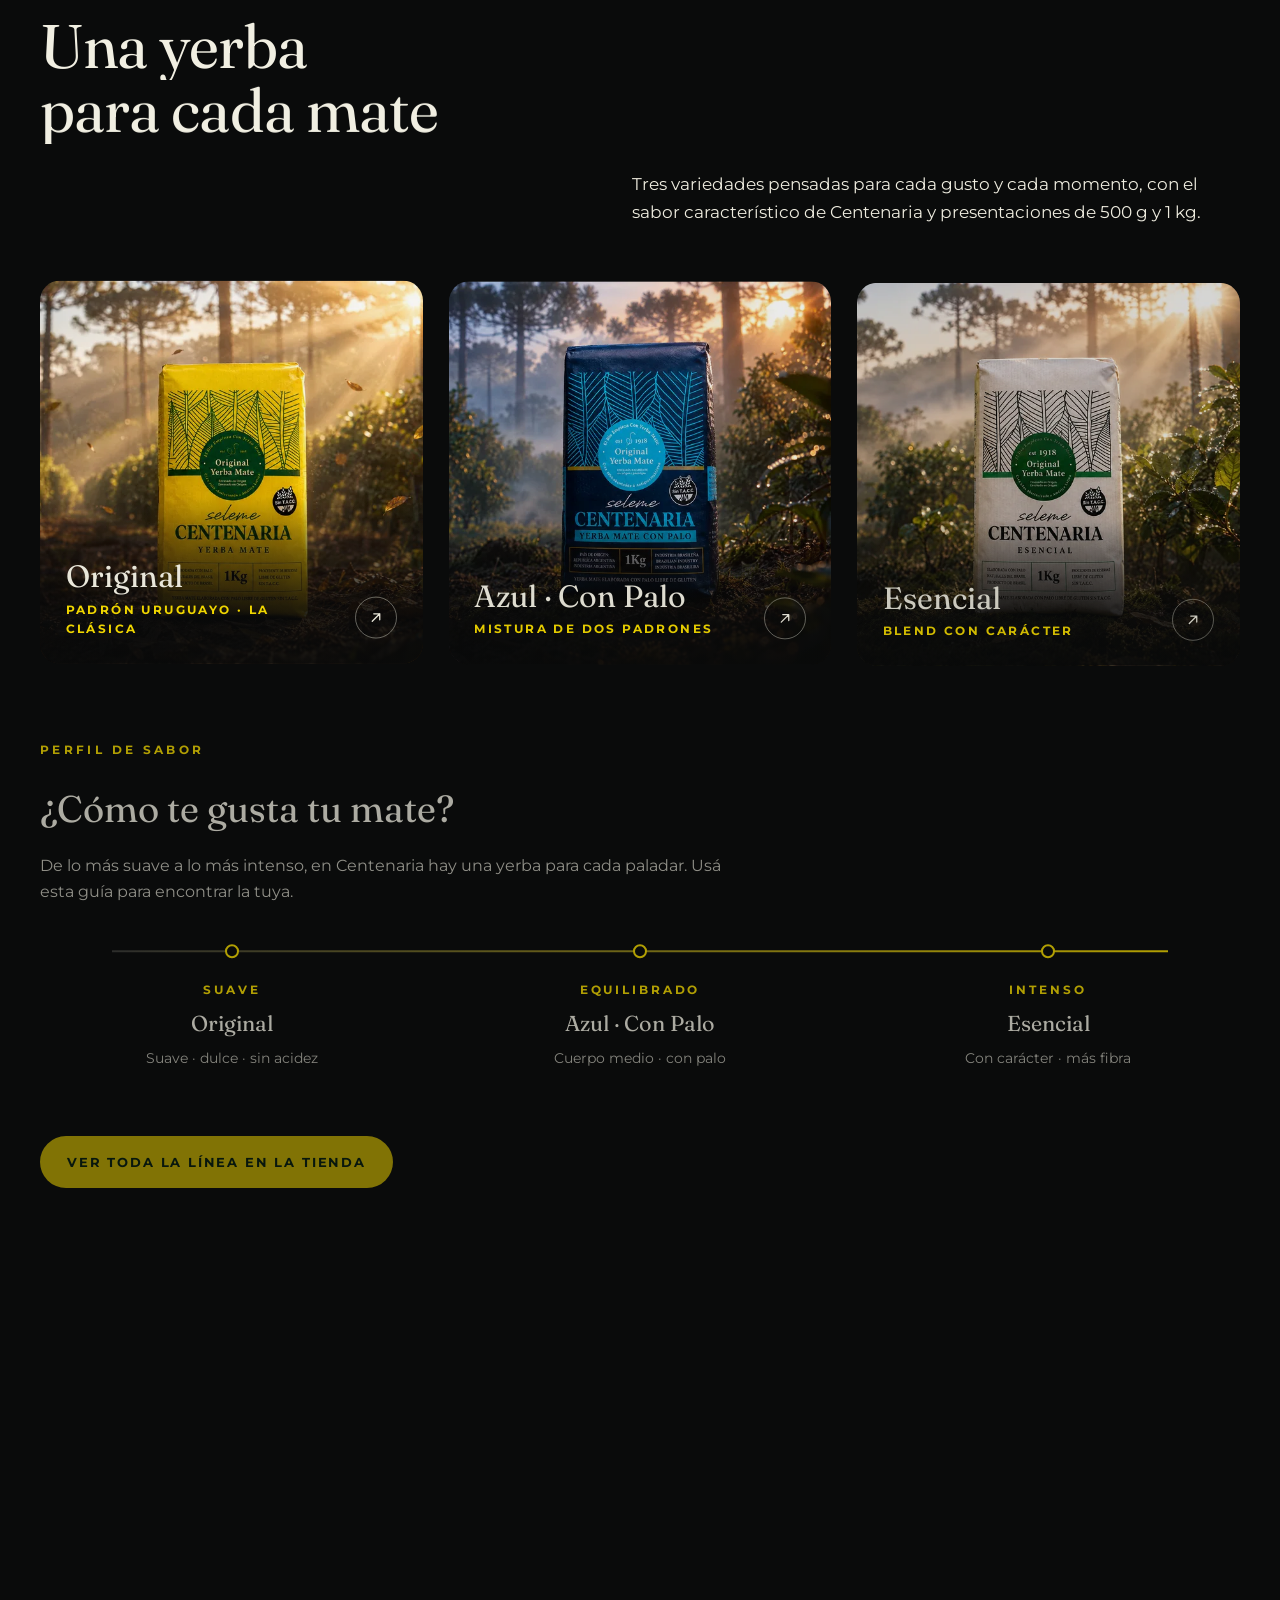
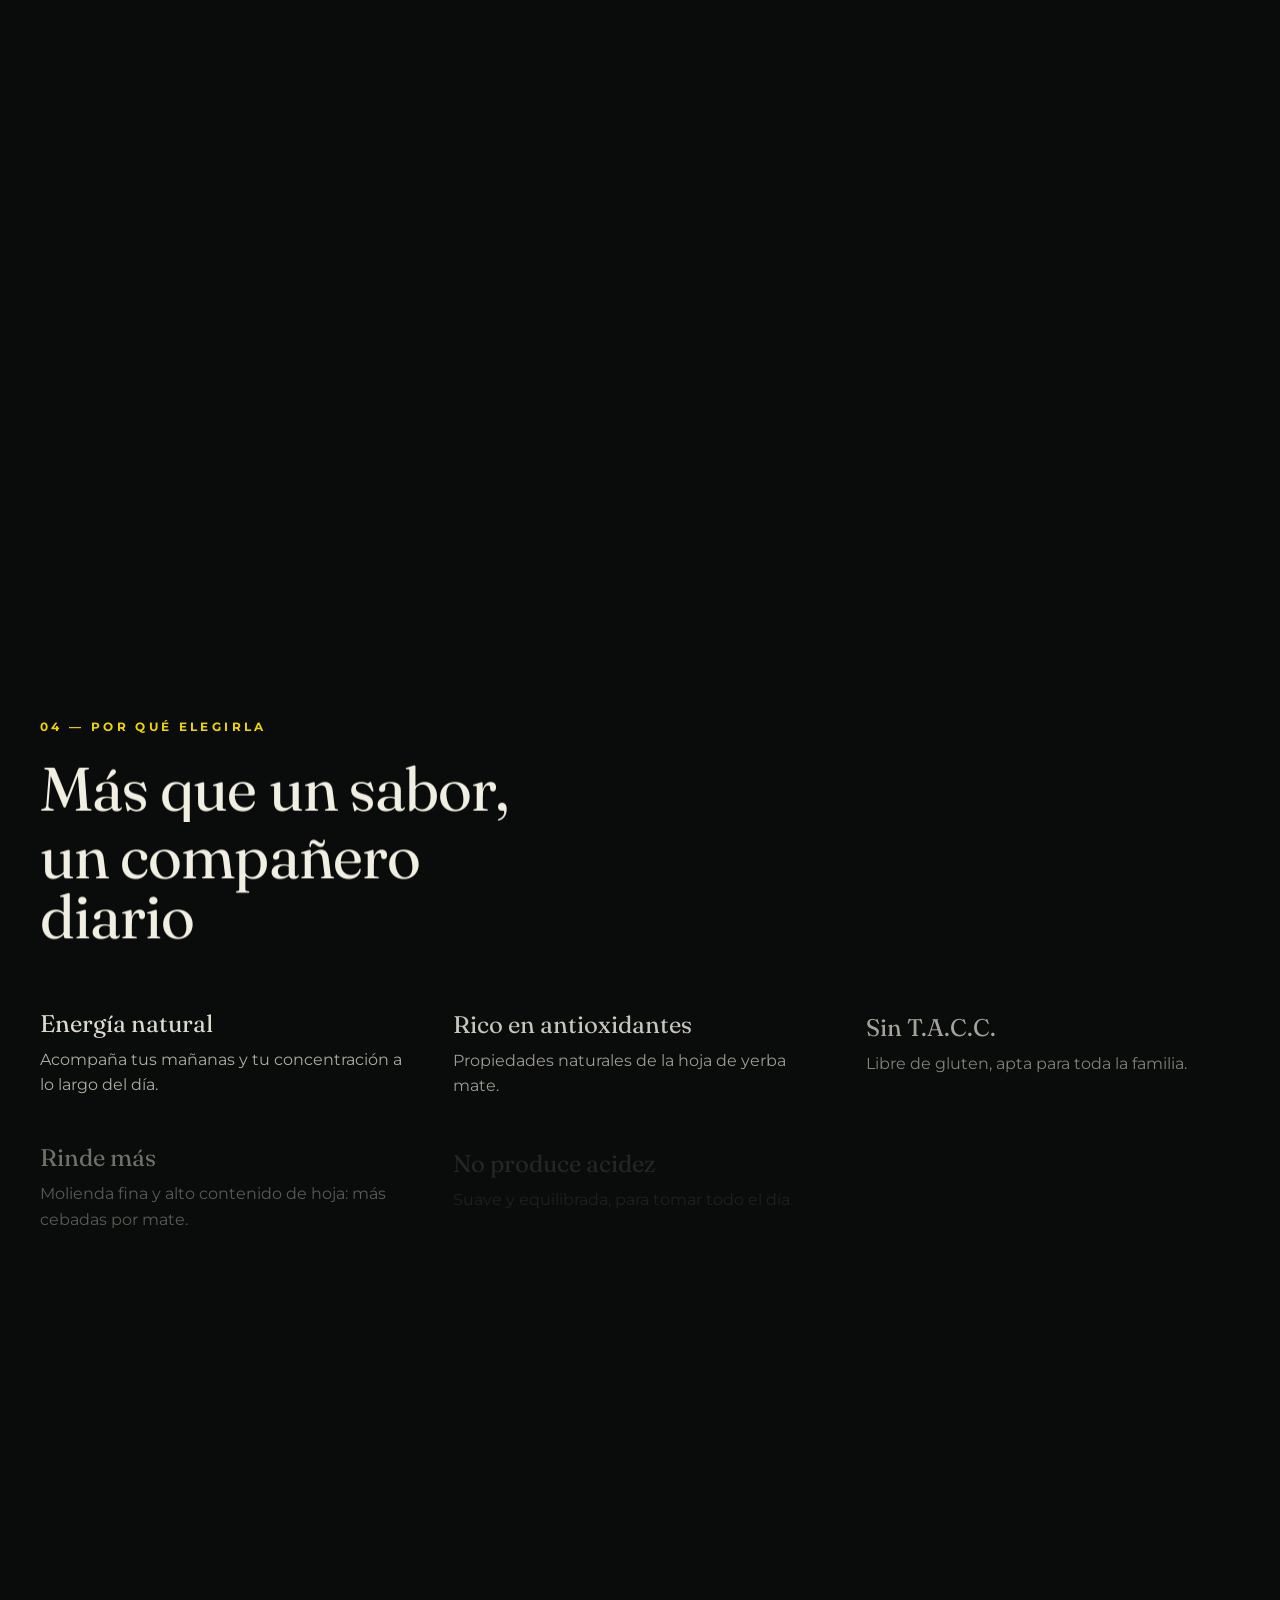
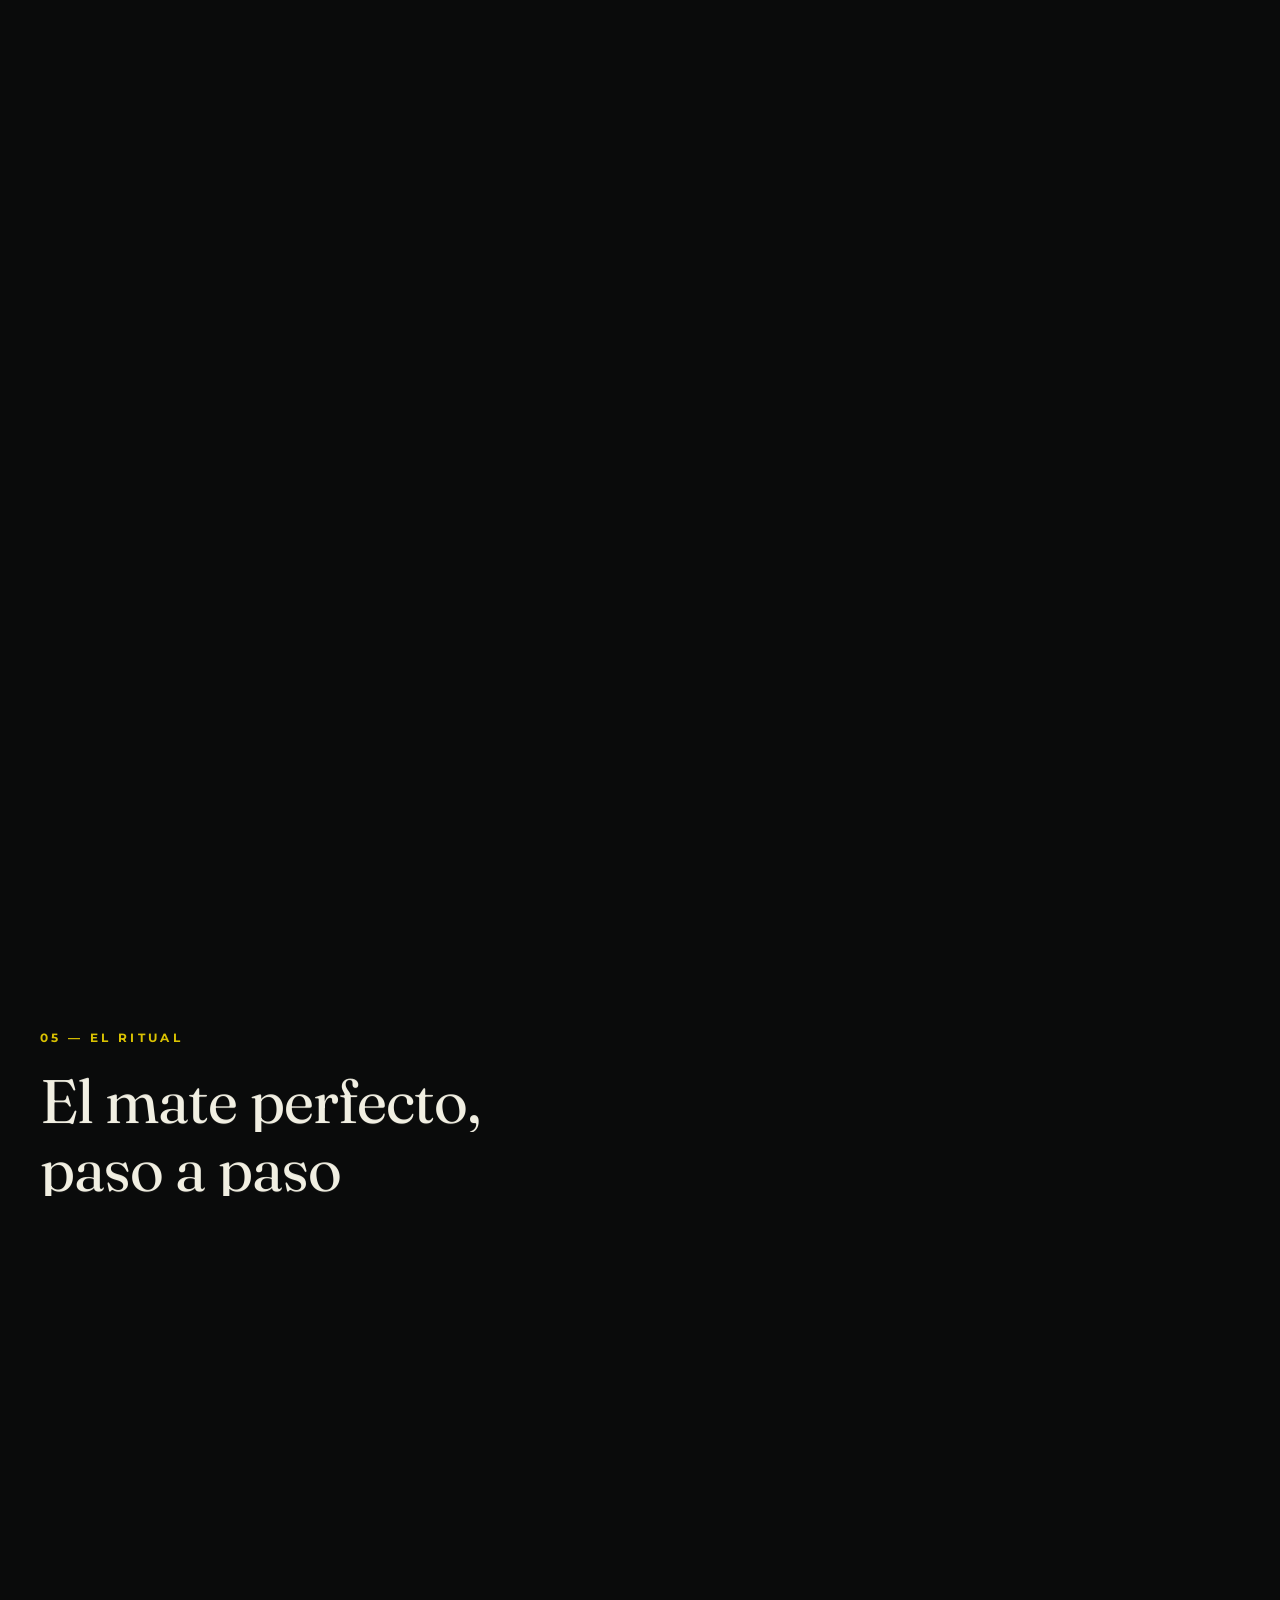
==== commit 2e783e55: "Submenu de Variedades en la cabecera y en el menu En la cabecera, Variedades despliega un panel con " ====
--- a/index.html
+++ b/index.html
@@ -296,7 +296,20 @@
   <nav class="cabecera__nav" aria-label="Principal">
     <a href="#historia">Historia</a>
     <a href="#origen">Origen</a>
-    <a href="#variedades">Variedades</a>
+    <!-- Variedades lleva a la seccion de la home y ademas despliega las tres
+         variedades (23-sep): :hover y :focus-within, sin JS. El padding-top de
+         .cabecera__sub es el puente para que el mouse no "caiga" entre el item y
+         el panel. -->
+    <div class="cabecera__grupo">
+      <a href="#variedades">Variedades</a>
+      <div class="cabecera__sub">
+        <div class="cabecera__panel">
+          <a href="/variedades/original/"><b>Original</b><span>Padr&oacute;n uruguayo &middot; la cl&aacute;sica</span></a>
+          <a href="/variedades/azul-con-palo/"><b>Azul &middot; Con Palo</b><span>Mistura de dos padrones</span></a>
+          <a href="/variedades/esencial/"><b>Esencial</b><span>Blend con car&aacute;cter</span></a>
+        </div>
+      </div>
+    </div>
     <a href="#ritual">El ritual</a>
     <a href="/donde-comprar/">Dónde comprar</a>
     <a href="/contacto/">Contacto</a>
@@ -318,6 +331,11 @@
     <a href="#historia">Historia</a>
     <a href="#origen">Origen</a>
     <a href="#variedades">Variedades</a>
+    <div class="menu__sub">
+      <a href="/variedades/original/">Original</a>
+      <a href="/variedades/azul-con-palo/">Azul &middot; Con Palo</a>
+      <a href="/variedades/esencial/">Esencial</a>
+    </div>
     <a href="#porque">Por qué elegirla</a>
     <a href="#ritual">El ritual</a>
     <a href="/donde-comprar/">Dónde comprar</a>
--- a/css/estilo.css
+++ b/css/estilo.css
@@ -212,6 +212,26 @@
   padding:.55rem 1.05rem;border-radius:var(--radio-chip);border-bottom:0;
   transition:background .25s,transform .25s}
 .cabecera__nav .cabecera__tienda:hover{color:var(--tinta);background:#FFEA3D;transform:translateY(-1px)}
+/* --- SUBMENU DE VARIEDADES (23-sep, pedido de Lautaro): las tres variedades cuelgan
+   de «Variedades», que sigue llevando a la seccion de la home. Se abre con :hover y
+   con :focus-within (teclado), sin JS. Las herramientas que miden la nav
+   (cabecera.cjs, contraste-nav.cjs) saltean los enlaces de .cabecera__sub. --- */
+.cabecera__grupo{position:relative}
+.cabecera__sub{position:absolute;top:100%;left:50%;transform:translateX(-50%);padding-top:.7rem;
+  min-width:19rem;opacity:0;visibility:hidden;transition:opacity .2s ease,visibility 0s .2s}
+.cabecera__grupo:hover .cabecera__sub,.cabecera__grupo:focus-within .cabecera__sub{
+  opacity:1;visibility:visible;transition:opacity .2s ease}
+.cabecera__panel{padding:.5rem;background:rgba(10,11,11,.96);border:1px solid rgba(241,239,226,.14);
+  border-radius:12px;box-shadow:0 18px 40px rgba(0,0,0,.45)}
+.cabecera__nav .cabecera__panel a{display:block;padding:.6rem .8rem;border:0;border-radius:8px;
+  text-transform:none;letter-spacing:0;font-weight:400;transition:background .2s}
+.cabecera__nav .cabecera__panel a b{display:block;font-family:Fraunces,Georgia,serif;font-weight:400;
+  font-size:1.15rem;line-height:1.1;color:var(--crema);transition:color .2s}
+.cabecera__nav .cabecera__panel a span{display:block;margin-top:.2rem;font-size:.68rem;font-weight:700;
+  letter-spacing:.16em;text-transform:uppercase;color:var(--oro);opacity:.85}
+.cabecera__nav .cabecera__panel a:hover,.cabecera__nav .cabecera__panel a:focus-visible{background:rgba(241,239,226,.07)}
+.cabecera__nav .cabecera__panel a:hover b,.cabecera__nav .cabecera__panel a[aria-current] b{color:var(--oro)}
+@media (prefers-reduced-motion:reduce){.cabecera__sub{transition:none}}
 /* En movil el menu de pantalla completa reemplaza a la nav entera: en la
    cabecera quedan solo la marca y la hamburguesa. Tienda vive dentro del menu. */
 /* ⚠️ 990, no 760 (22-sep), y el numero NO se elige a ojo: sale de medirlo.
@@ -266,10 +286,13 @@
   text-transform:uppercase;color:var(--oro)}
 /* los minimos bajaron con los 9 items (antes 1.7rem y .9rem): con los viejos, a
    568 px de alto se iba 86 px por abajo. Siguen arriba del area de toque de 44 px. */
+/* 23-sep: el submenu de Variedades suma un renglon; para que siga entrando en
+   320x568 el gap baja de 2.2vh a 2vh y los items de 4.8vh a 4.4vh (en telefonos
+   altos los dos topes de arriba mandan igual y no se nota). */
 .menu__nav{flex:1;display:flex;flex-direction:column;justify-content:center;
-  gap:clamp(.62rem,2.2vh,1.5rem)}
+  gap:clamp(.62rem,2vh,1.5rem)}
 .menu__nav a{text-decoration:none;font-family:Fraunces,Georgia,serif;font-weight:400;
-  font-size:clamp(1.42rem,4.8vh,2.4rem);line-height:1.05;color:var(--crema);
+  font-size:clamp(1.42rem,4.4vh,2.4rem);line-height:1.05;color:var(--crema);
   white-space:nowrap;
   opacity:0;transform:translateY(12px);transition:opacity .35s ease,transform .35s ease,color .25s}
 .menu__nav a:hover,.menu__nav a:active{color:var(--oro)}
@@ -287,6 +310,13 @@
   letter-spacing:.22em;text-transform:uppercase;line-height:1;color:var(--tinta);
   background:var(--oro);border-radius:var(--radio-chip)}
 .menu__nav .menu__tienda:hover,.menu__nav .menu__tienda:active{color:var(--tinta);background:#FFEA3D}
+/* el submenu de Variedades en el menu: un renglon chico con las tres, debajo del
+   item. Suma ~1.4rem al alto del menu: sigue entrando en 320x568 (medido). */
+.menu__sub{display:flex;flex-wrap:wrap;justify-content:center;gap:.3rem .95rem;margin:-.3rem 0 0}
+.menu__nav .menu__sub a{font-family:Montserrat,system-ui,sans-serif;font-size:.72rem;font-weight:700;
+  letter-spacing:.2em;text-transform:uppercase;line-height:1.3}
+html.menu-abierto .menu__nav .menu__sub a{opacity:.82}
+html.menu-abierto .menu__nav .menu__sub a[aria-current],html.menu-abierto .menu__nav .menu__sub a:hover{opacity:1}
 html.menu-abierto .menu__nav a{opacity:1;transform:none}
 html.menu-abierto .menu__nav a:nth-child(2){transition-delay:.04s}
 html.menu-abierto .menu__nav a:nth-child(3){transition-delay:.08s}
@@ -296,6 +326,8 @@
 html.menu-abierto .menu__nav a:nth-child(7){transition-delay:.24s}
 html.menu-abierto .menu__nav a:nth-child(8){transition-delay:.28s}
 html.menu-abierto .menu__nav a:nth-child(9){transition-delay:.32s}
+html.menu-abierto .menu__nav a:nth-child(10){transition-delay:.36s}   /* Tienda: .menu__sub corre uno los demas */
+html.menu-abierto .menu__nav .menu__sub a{transition-delay:.12s}
 .menu__contacto{position:relative;display:flex;flex-direction:column;gap:.55rem;
   padding-top:1.4rem}
 .menu__contacto::before{content:'';position:absolute;top:0;left:50%;width:3rem;height:1px;
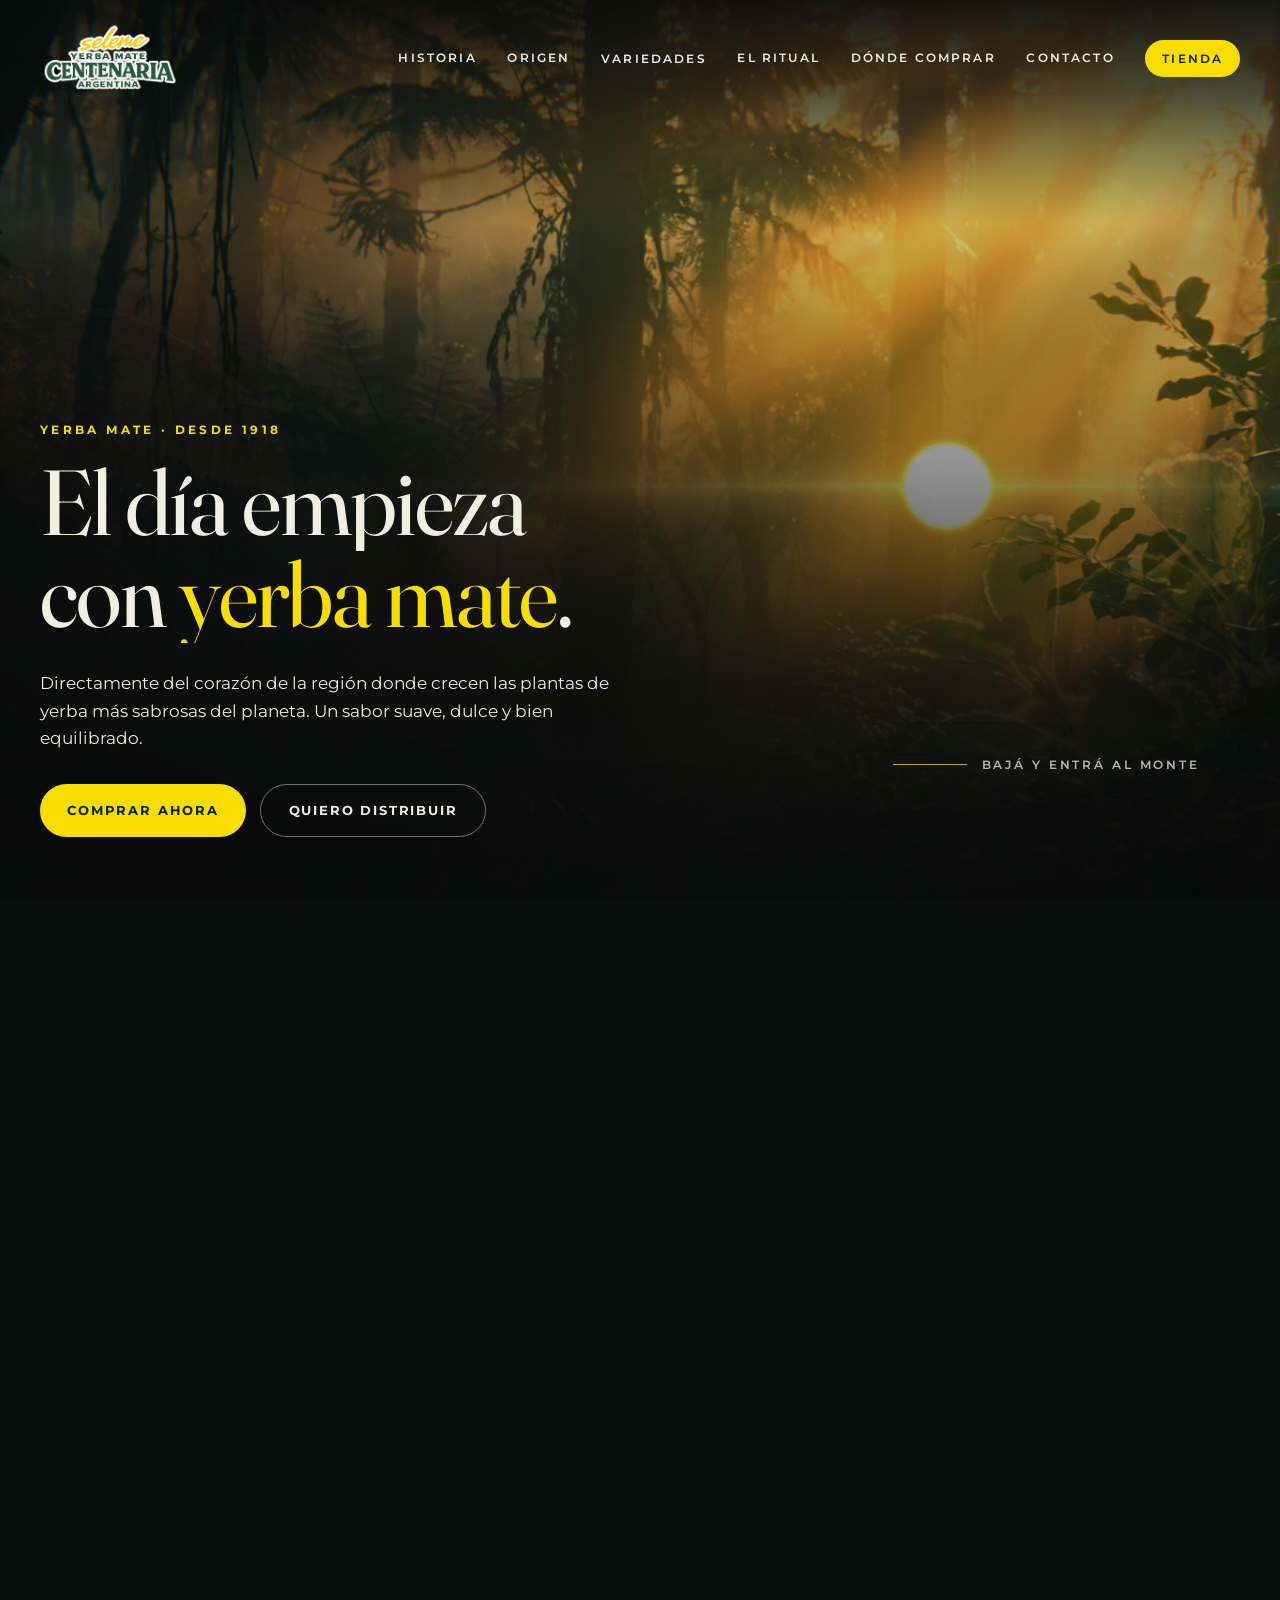
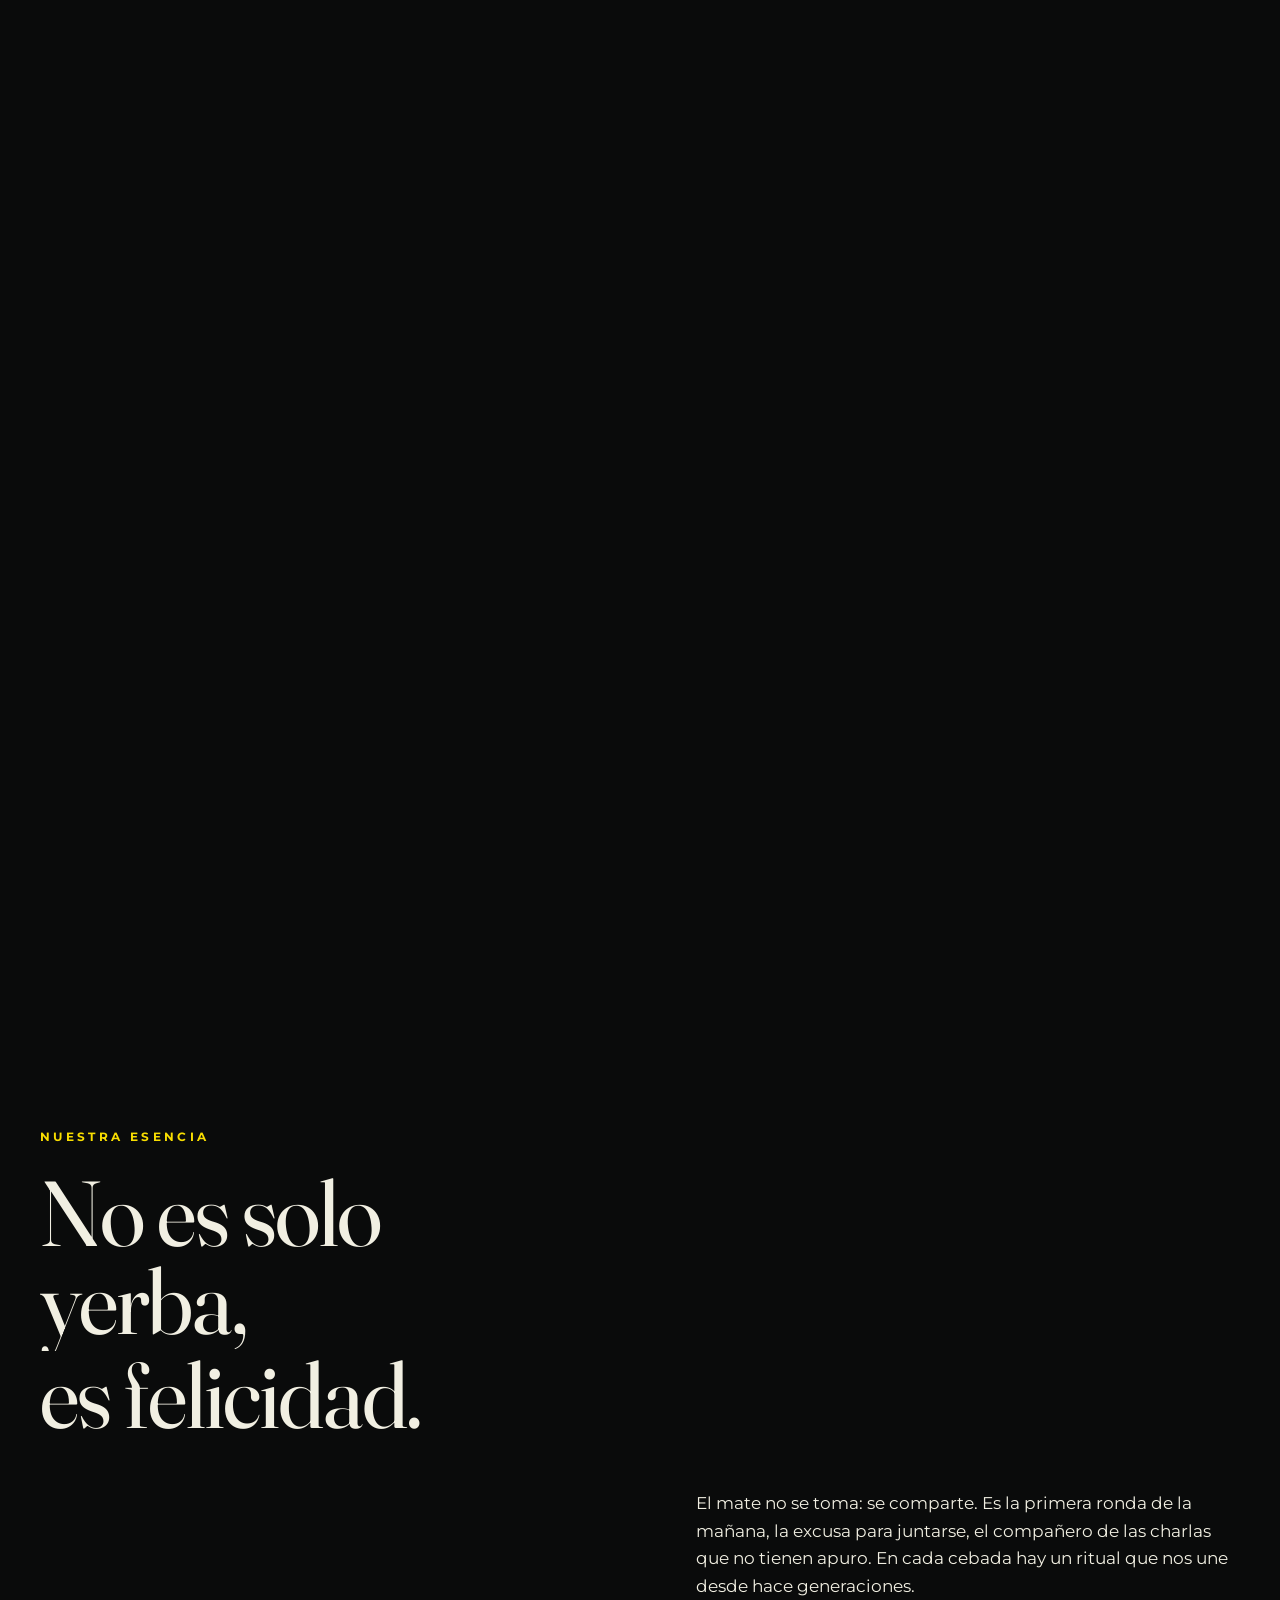
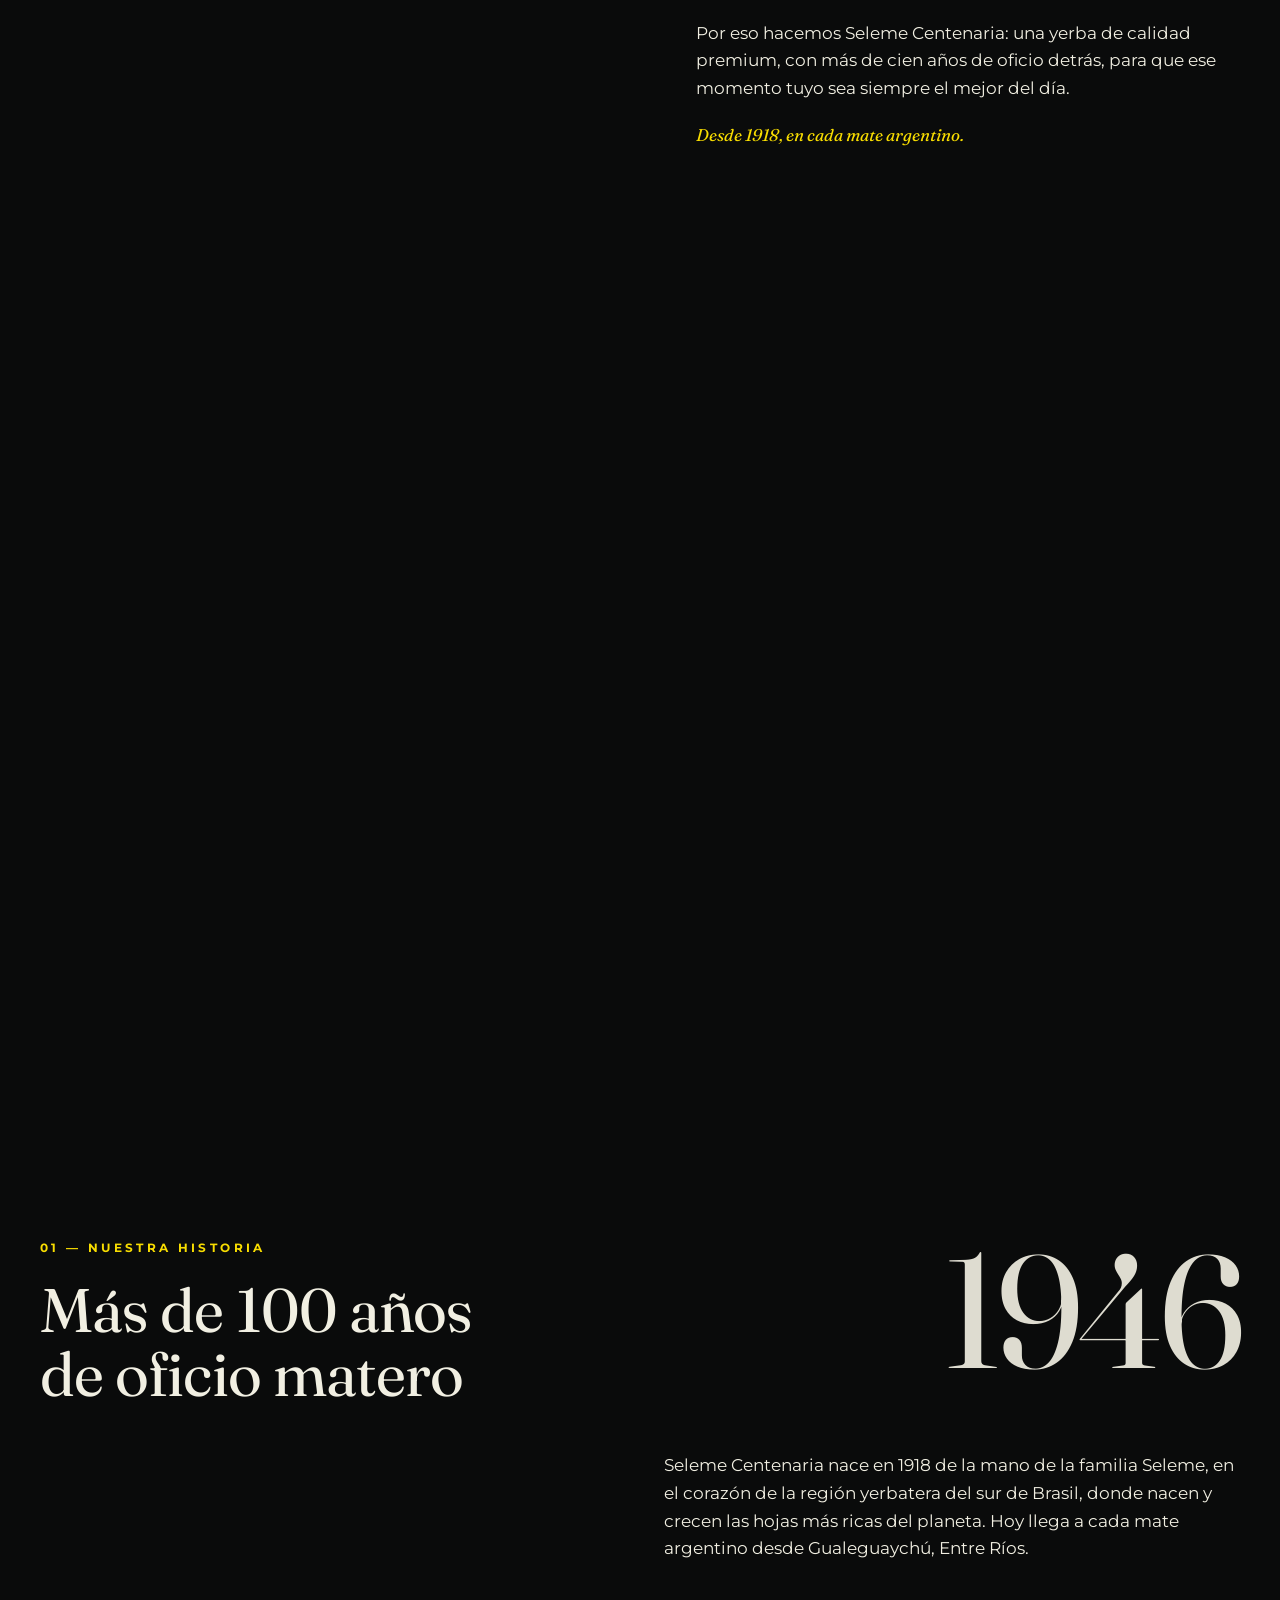
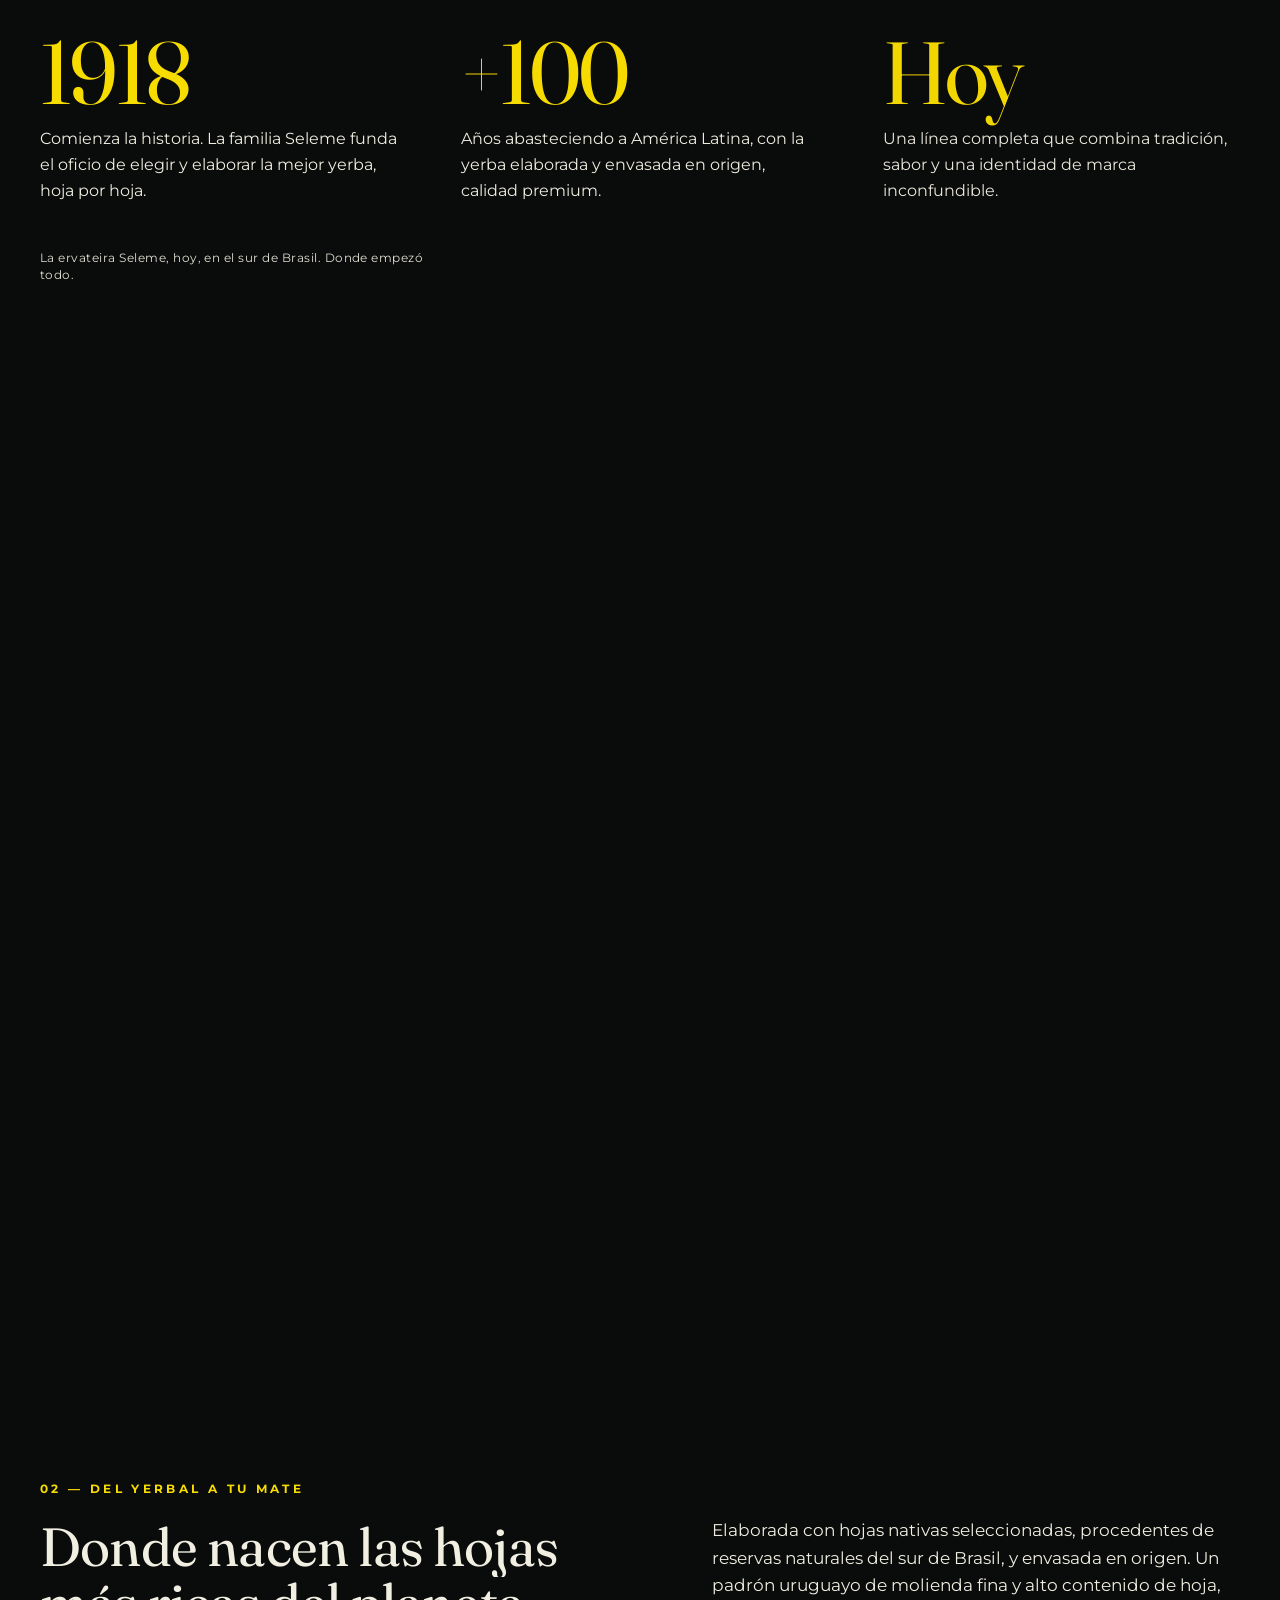
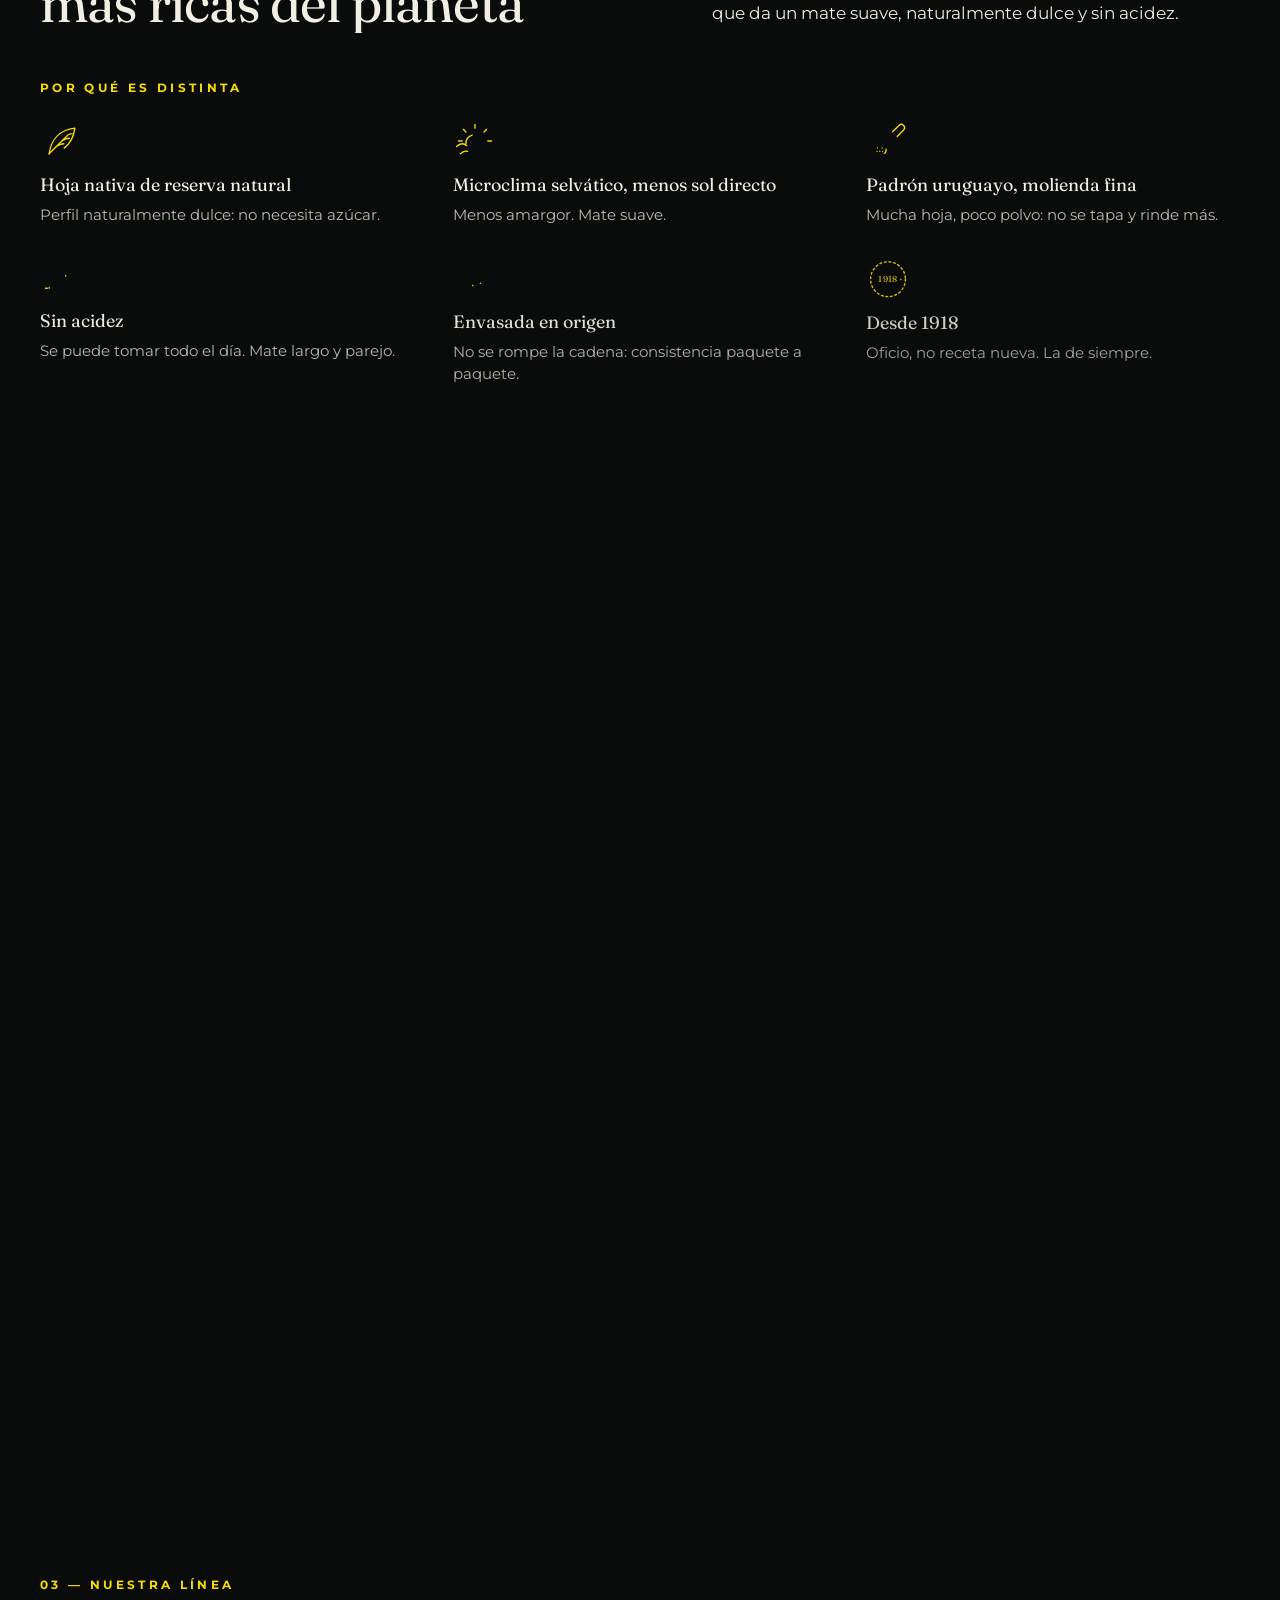
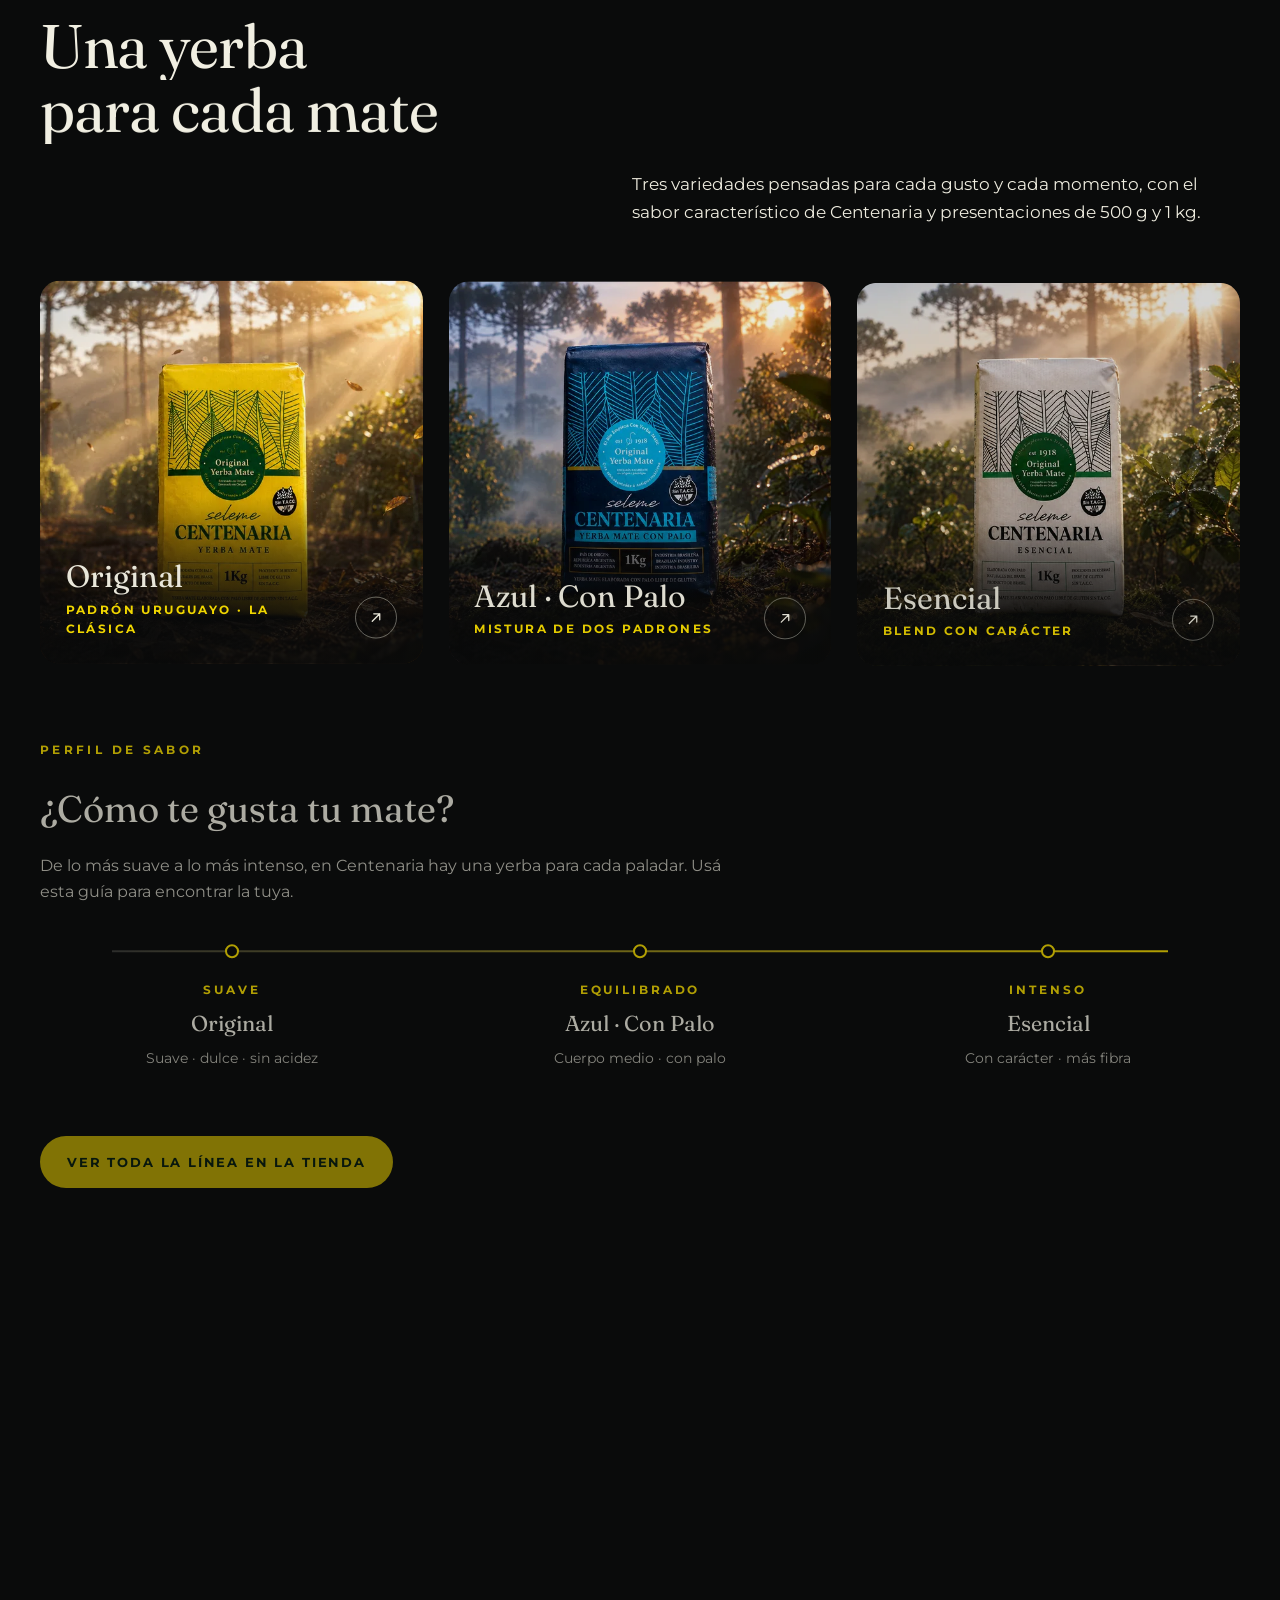
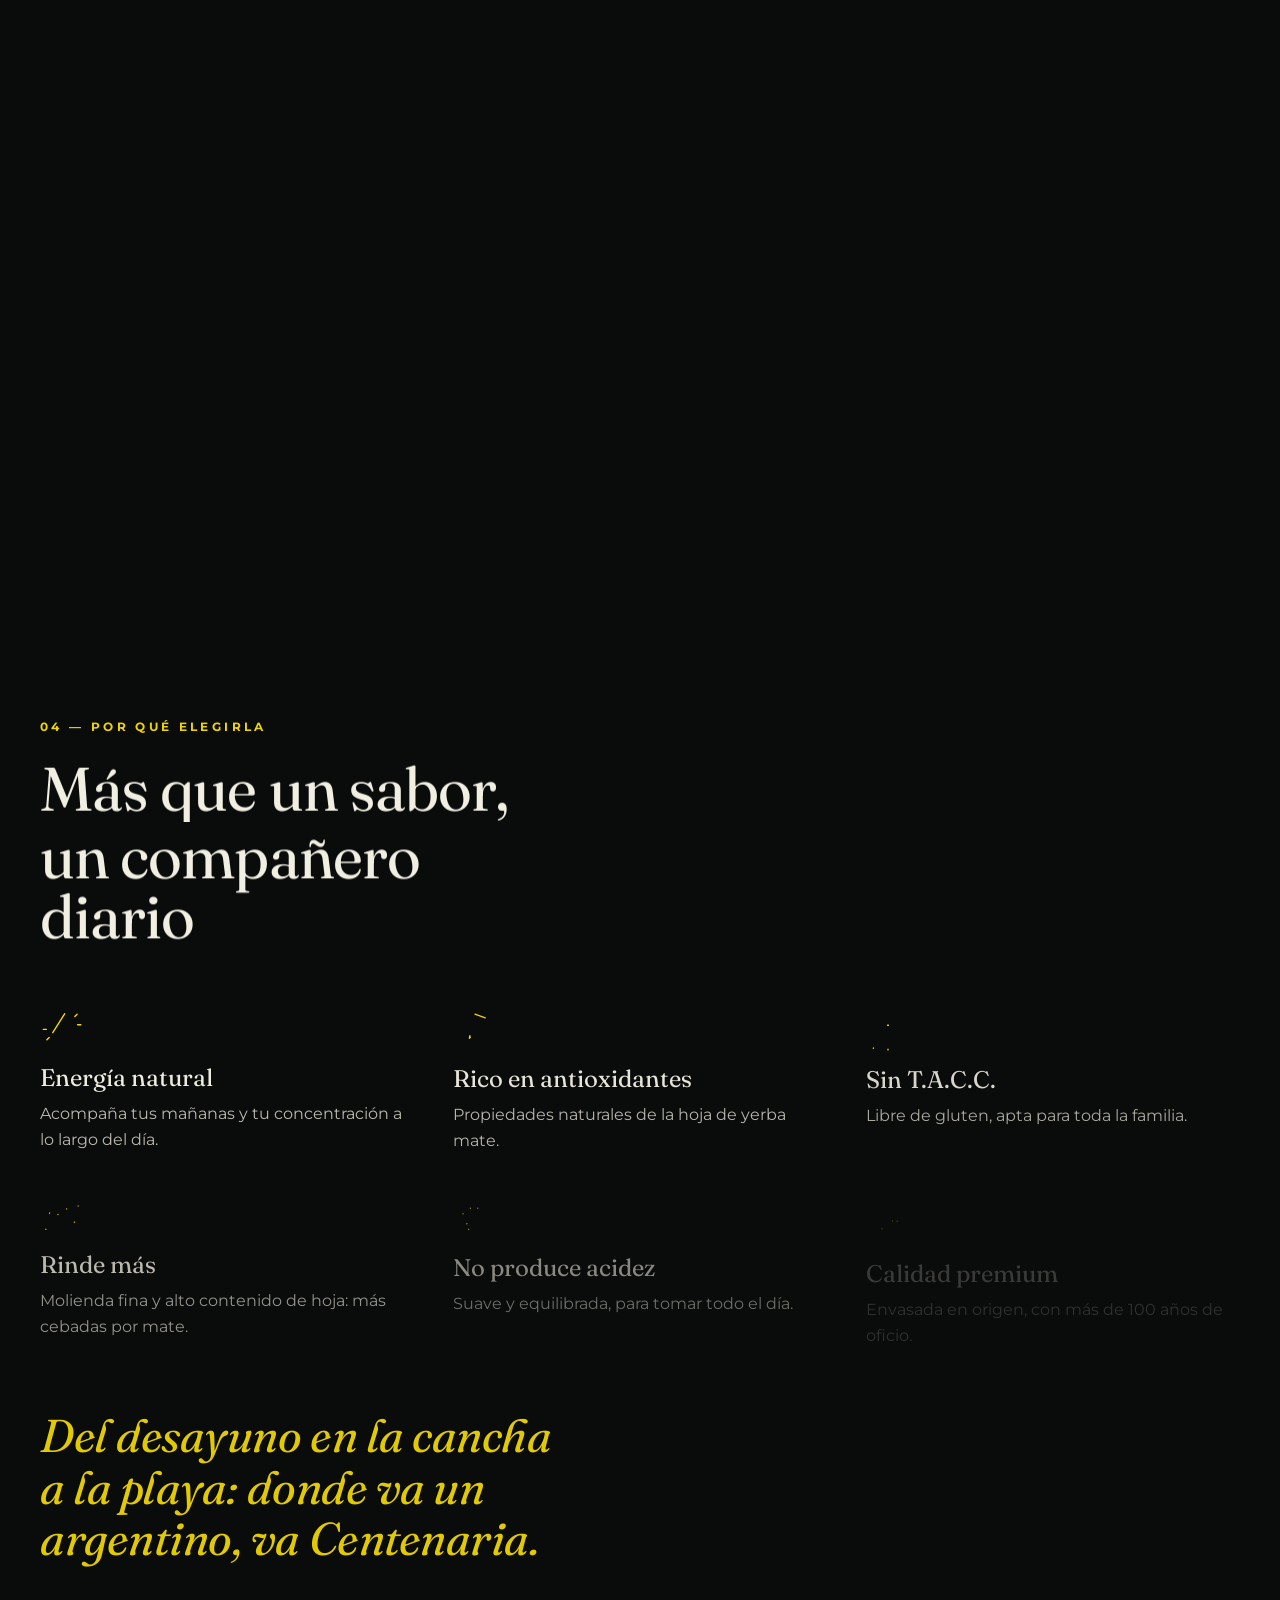
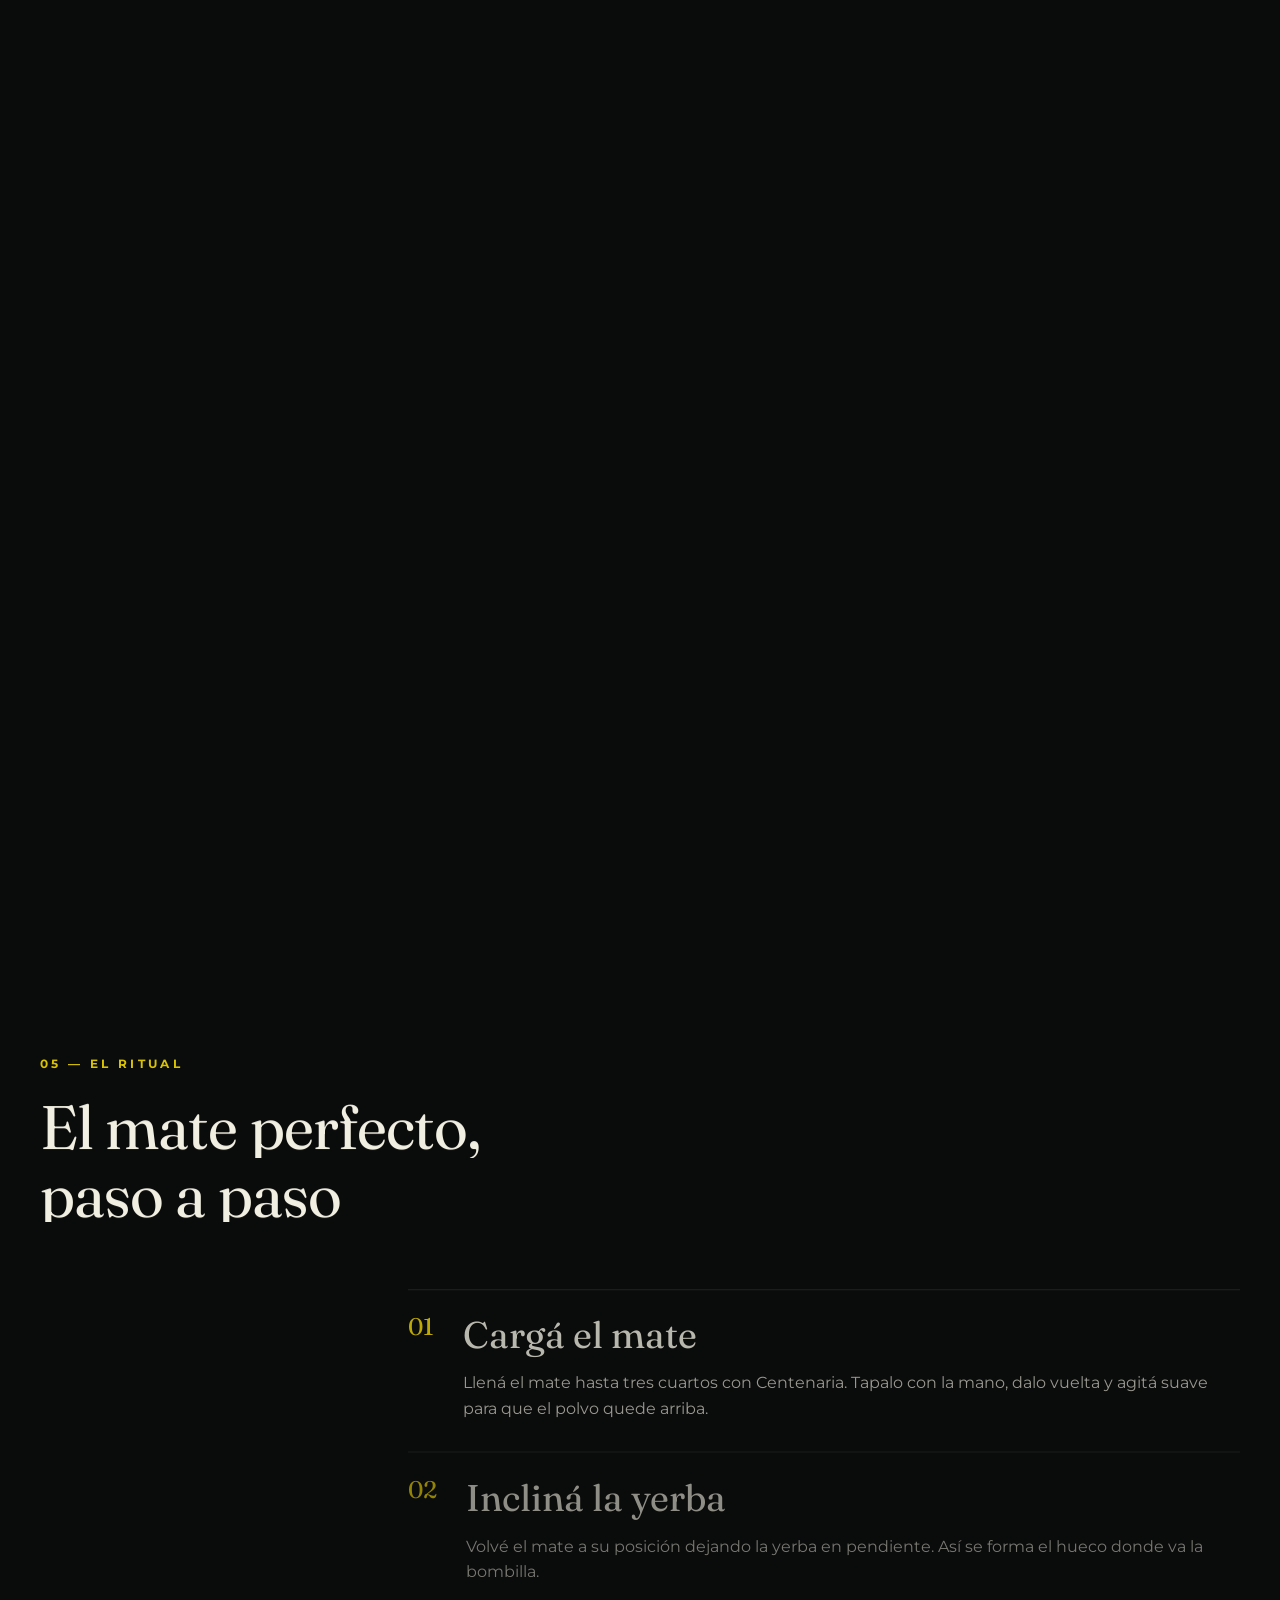
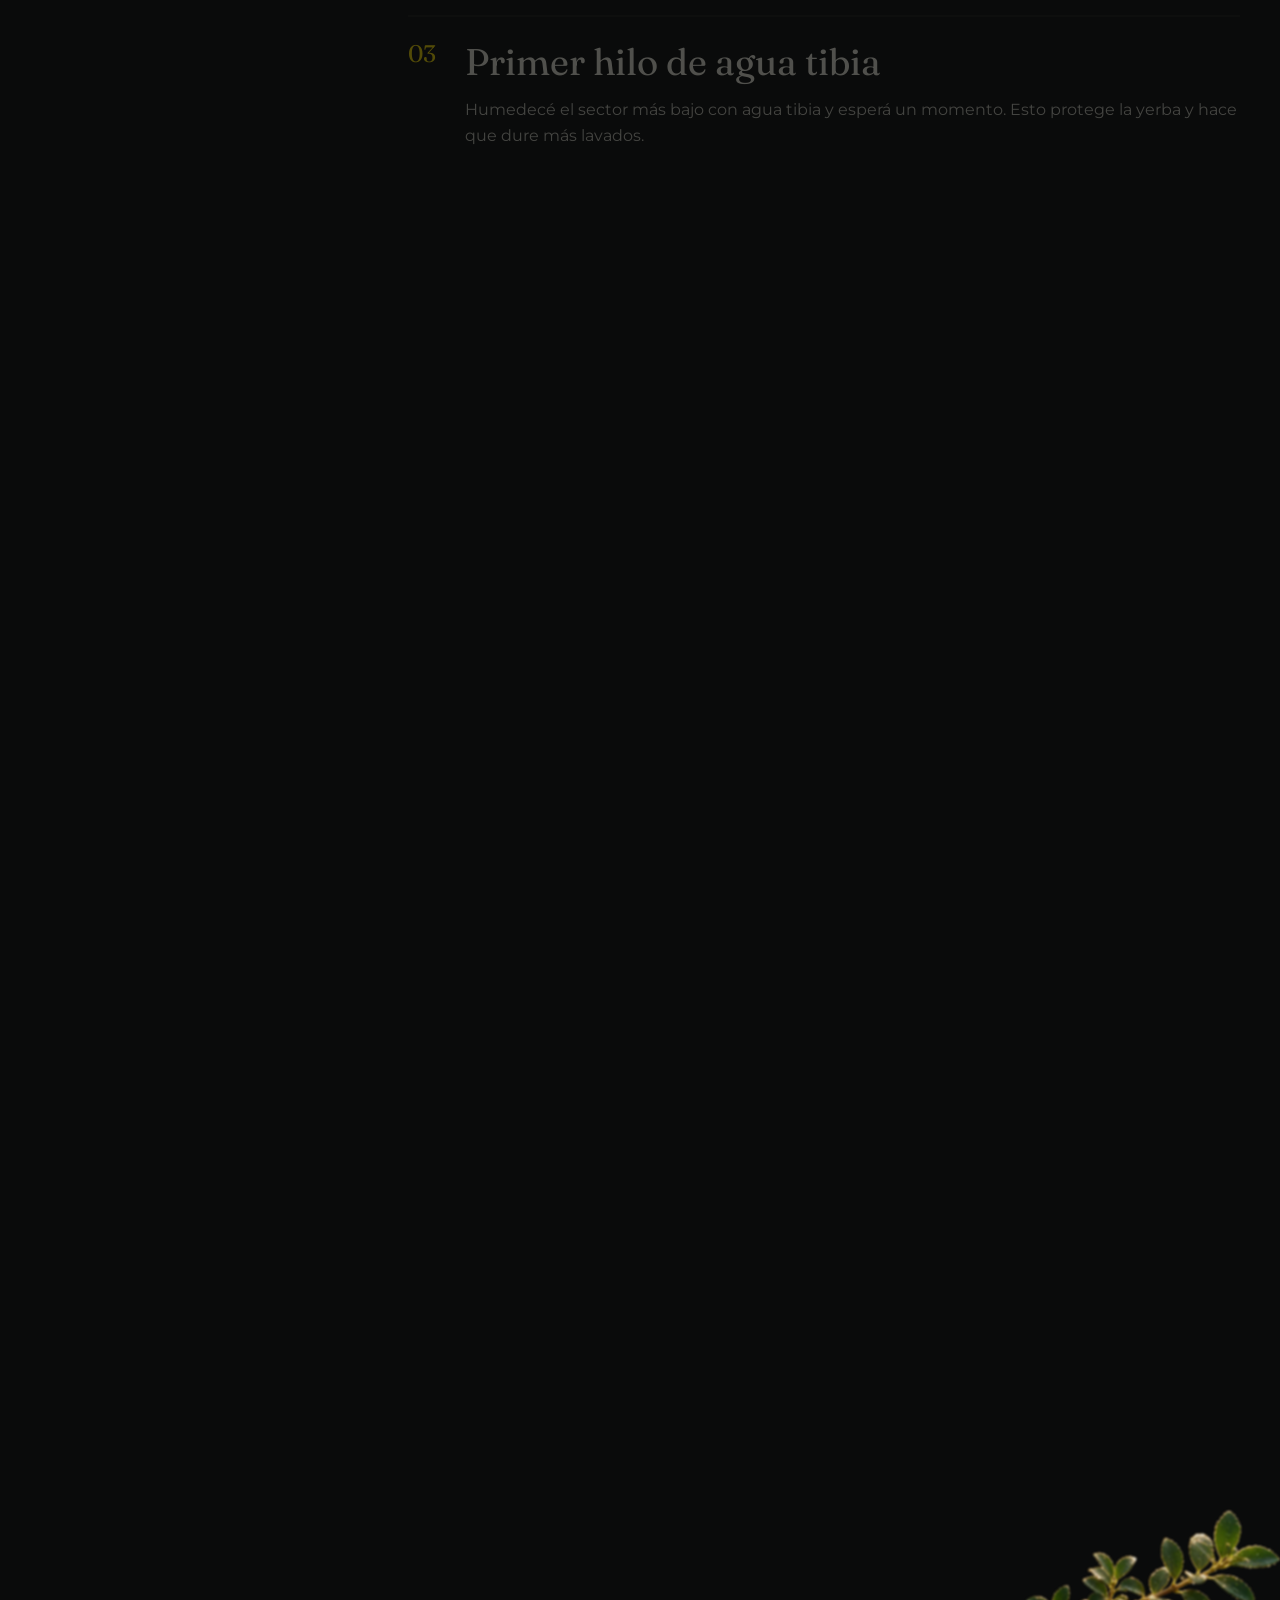
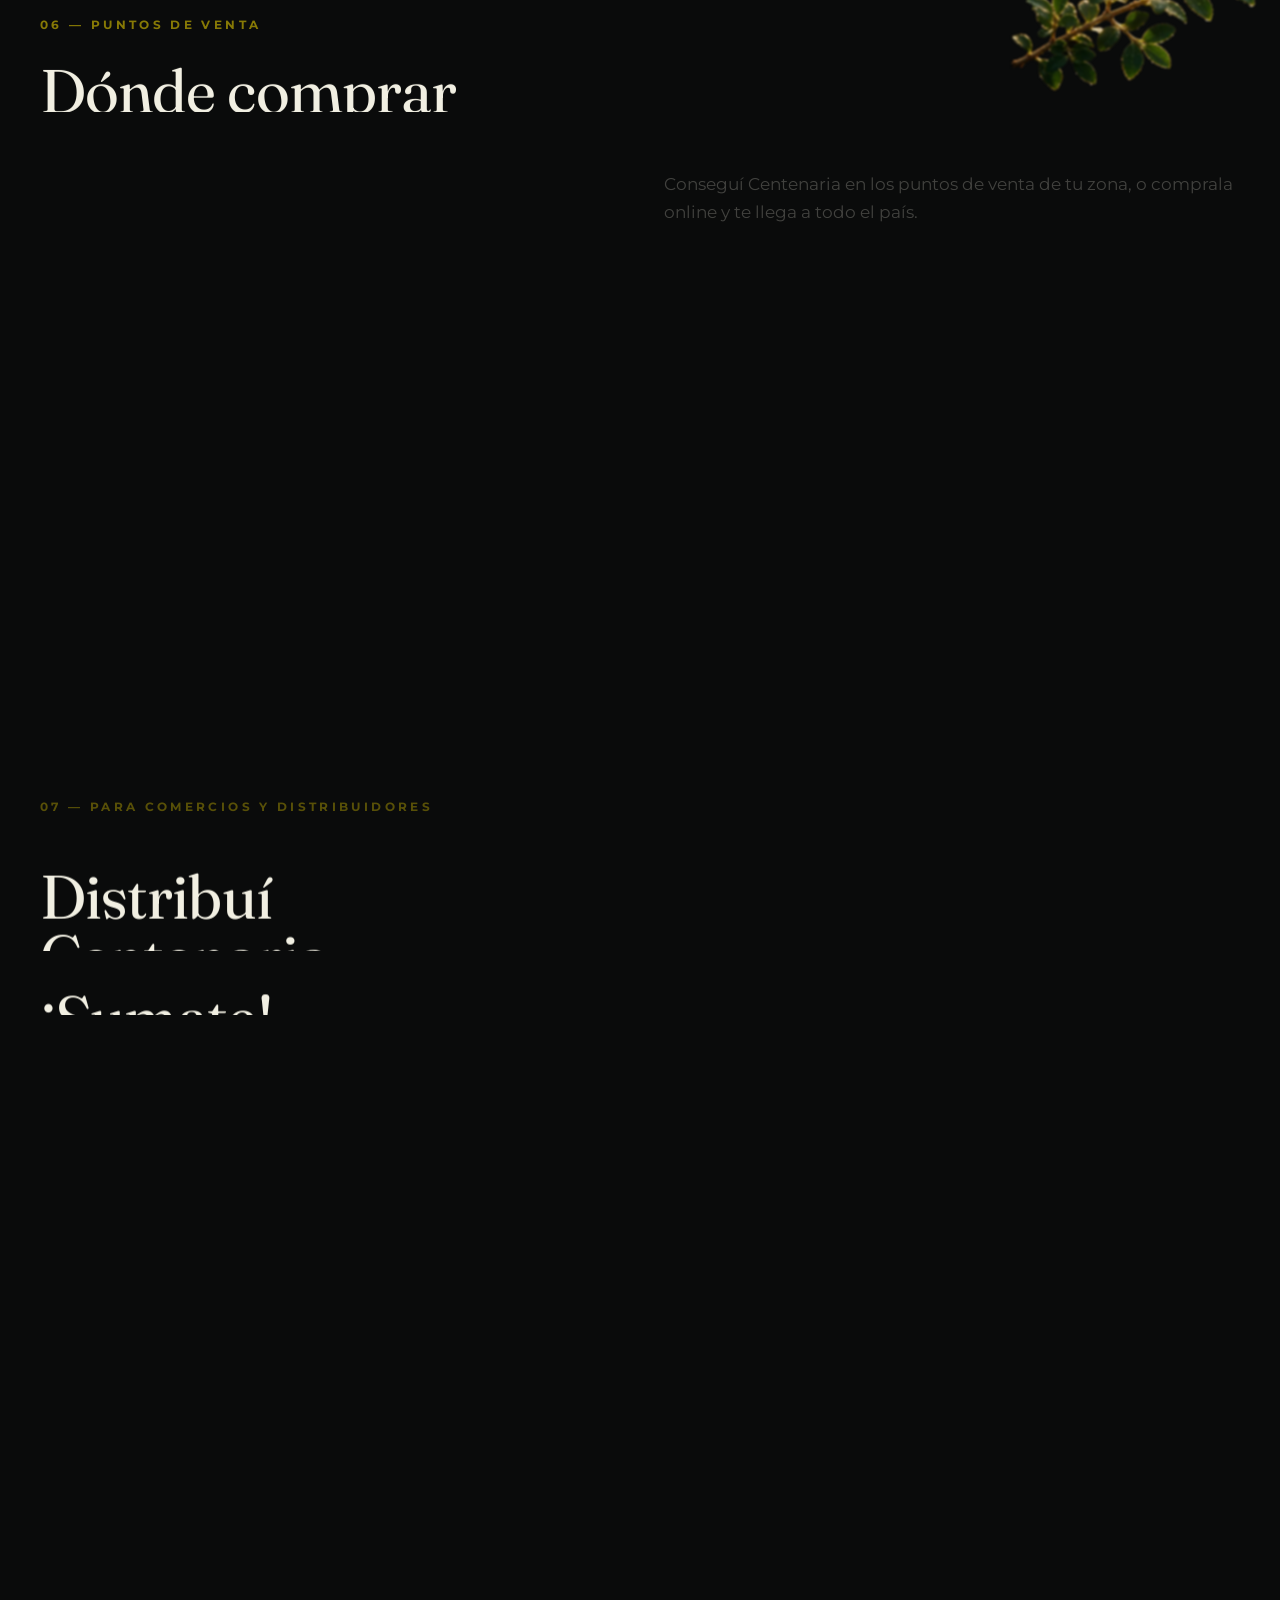
==== commit e518f237: "Se va el ritual fijado: el sello ya no aparece corrido, el celular respira, y Por que elegirla con i" ====
--- a/index.html
+++ b/index.html
@@ -151,137 +151,6 @@
     </g>
     </g>
 
-    <!-- EL MATE: la boca vista desde arriba. Es el mismo disco que fue sol y sello,
-         y vuelve en el ritual (main.js, ritualFijo) para que los cinco pasos lo
-         transformen con el scroll: la yerba entra, se inclina y abre el hueco,
-         cae el hilo de agua, entra la bombilla y se ceba. Nada de esto se genera:
-         es SVG, y sin motor queda apagado (opacity 0). -->
-    <g class="disco__mate" id="dMate" opacity="0">
-      <defs>
-        <radialGradient id="mtGourd" cx="36%" cy="30%" r="78%">
-          <stop offset="0" stop-color="#8A5530"/>
-          <stop offset=".5" stop-color="#4E2D16"/>
-          <stop offset="1" stop-color="#1E100A"/>
-        </radialGradient>
-        <radialGradient id="mtCav" cx="50%" cy="50%" r="50%">
-          <stop offset=".76" stop-color="#1A0E07"/>
-          <stop offset="1" stop-color="#050302"/>
-        </radialGradient>
-        <!-- la pared del mate: el borde de la yerba se hunde, por eso se lee a tres cuartos -->
-        <radialGradient id="mtPared" cx="50%" cy="50%" r="50%">
-          <stop offset=".64" stop-color="#000" stop-opacity="0"/>
-          <stop offset=".9" stop-color="#000" stop-opacity=".42"/>
-          <stop offset="1" stop-color="#000" stop-opacity=".78"/>
-        </radialGradient>
-        <!-- el farol de la mesa entra por arriba a la derecha, como en toda la pelicula -->
-        <linearGradient id="mtLuz" x1="1" y1="0" x2=".2" y2="1">
-          <stop offset="0" stop-color="#FFD37A" stop-opacity=".42"/>
-          <stop offset=".55" stop-color="#FFD37A" stop-opacity="0"/>
-        </linearGradient>
-        <linearGradient id="mtMetal" x1="0" y1="0" x2="1" y2="1">
-          <stop offset="0" stop-color="#F4F2E8"/>
-          <stop offset=".42" stop-color="#8E8E86"/>
-          <stop offset=".6" stop-color="#DCDBD2"/>
-          <stop offset="1" stop-color="#5F5F58"/>
-        </linearGradient>
-        <radialGradient id="mtAguaG" cx="40%" cy="35%" r="70%">
-          <stop offset="0" stop-color="#4A5A2A"/>
-          <stop offset=".6" stop-color="#1F2A14"/>
-          <stop offset="1" stop-color="#0E1409"/>
-        </radialGradient>
-        <!-- yerba: hoja molida en tres verdes y algun palo, tejida como patron -->
-        <!-- dos capas del mismo tejido, giradas y a distinta escala: una sola
-             se lee como reja a este tamano -->
-        <pattern id="mtPat" patternUnits="userSpaceOnUse" width="30" height="30" patternTransform="rotate(17)">
-          <rect width="30" height="30" fill="#3F4B1F"/>
-          <rect x="2" y="4" width="9" height="4" rx="2" fill="#5E6E2E" transform="rotate(-25 6 6)"/>
-          <rect x="16" y="2" width="8" height="3.5" rx="1.7" fill="#2A3514" transform="rotate(40 20 4)"/>
-          <rect x="6" y="15" width="10" height="4" rx="2" fill="#6B7A36" transform="rotate(10 11 17)"/>
-          <rect x="19" y="17" width="7" height="3" rx="1.5" fill="#33401A" transform="rotate(-60 22 18)"/>
-          <rect x="1" y="24" width="11" height="2.4" rx="1.2" fill="#B5A46C" transform="rotate(-15 6 25)"/>
-          <rect x="22" y="26" width="6" height="2" rx="1" fill="#A5955F" transform="rotate(35 25 27)"/>
-          <circle cx="25" cy="10" r="1.6" fill="#788740"/>
-          <circle cx="12" cy="9" r="1.3" fill="#243012"/>
-          <circle cx="15" cy="26" r="1.1" fill="#8A9850"/>
-        </pattern>
-        <pattern id="mtPat2" patternUnits="userSpaceOnUse" width="41" height="41" patternTransform="rotate(-49) scale(1.37)">
-          <rect x="3" y="5" width="9" height="3.6" rx="1.8" fill="#6B7A36" transform="rotate(20 7 7)"/>
-          <rect x="20" y="3" width="7" height="3" rx="1.5" fill="#263113" transform="rotate(-35 23 4)"/>
-          <rect x="9" y="19" width="10" height="3.8" rx="1.9" fill="#283315" transform="rotate(-70 14 21)"/>
-          <rect x="24" y="22" width="8" height="3.2" rx="1.6" fill="#5A692C" transform="rotate(50 28 24)"/>
-          <rect x="4" y="33" width="10" height="2.2" rx="1.1" fill="#C1B078" transform="rotate(25 9 34)"/>
-          <circle cx="33" cy="12" r="1.5" fill="#1F2A10"/>
-          <circle cx="18" cy="36" r="1.3" fill="#7E8C46"/>
-        </pattern>
-        <!-- el hueco tiene pendiente: claro del lado de la luz, hondo del otro -->
-        <radialGradient id="mtHuecoG" cx="28%" cy="26%" r="84%">
-          <stop offset="0" stop-color="#2E1F10"/>
-          <stop offset=".5" stop-color="#130A05"/>
-          <stop offset="1" stop-color="#040201"/>
-        </radialGradient>
-        <clipPath id="mtBoca"><circle cx="200" cy="200" r="150"/></clipPath>
-      </defs>
-
-      <!-- la calabaza y su virola -->
-      <circle cx="200" cy="200" r="184" fill="url(#mtGourd)"/>
-      <circle cx="200" cy="200" r="184" fill="url(#mtLuz)"/>
-      <circle cx="200" cy="200" r="161" fill="none" stroke="#C9A24A" stroke-width="7" opacity=".9"/>
-      <circle cx="200" cy="200" r="164.5" fill="none" stroke="#F5DC8A" stroke-width=".9" opacity=".55"/>
-      <circle cx="200" cy="200" r="157.5" fill="none" stroke="#6E5220" stroke-width="1" opacity=".7"/>
-      <!-- la cavidad, vacia -->
-      <circle cx="200" cy="200" r="150" fill="url(#mtCav)"/>
-
-      <g clip-path="url(#mtBoca)">
-        <!-- 01 · la yerba entra por el centro (scale 0 -> 1) -->
-        <g class="mate__yerba" id="mtYerba">
-          <circle cx="200" cy="200" r="150" fill="url(#mtPat)"/>
-          <circle cx="200" cy="200" r="150" fill="url(#mtPat2)" opacity=".8"/>
-          <circle cx="200" cy="200" r="150" fill="url(#mtLuz)" opacity=".55"/>
-          <circle cx="200" cy="200" r="150" fill="url(#mtPared)"/>
-        </g>
-        <!-- 02 · la masa se inclina y deja el hueco donde va la bombilla -->
-        <g class="mate__hueco" id="mtHueco">
-          <ellipse cx="250" cy="246" rx="78" ry="64" fill="#000" opacity=".38"/>
-          <ellipse cx="250" cy="246" rx="72" ry="58" fill="url(#mtHuecoG)"/>
-          <!-- el filo de la pendiente, solo del lado que le da el farol -->
-          <path d="M 182.3,226.2 A 72,58 0 0 1 274.6,191.5" fill="none" stroke="#8C9A48" stroke-width="4" stroke-linecap="round" opacity=".55"/>
-          <!-- 03 · lo que moja el hilo de agua -->
-          <ellipse class="mate__mojado" id="mtMojado" cx="254" cy="254" rx="0" ry="0" fill="#26321A"/>
-          <!-- 05 · el agua de la cebada -->
-          <ellipse id="mtAgua" cx="250" cy="247" rx="0" ry="0" fill="url(#mtAguaG)"/>
-          <ellipse cx="236" cy="234" rx="14" ry="6" fill="#F1EFE2" opacity=".14" transform="rotate(-30 236 234)"/>
-        </g>
-      </g>
-
-      <!-- 03 · el hilo de agua tibia, desde arriba a la derecha hasta el hueco -->
-      <path id="mtHilo" d="M 386,22 C 336,112 298,178 262,238" fill="none" stroke="#CFE3EC" stroke-width="2.6" stroke-linecap="round" opacity="0"/>
-
-      <!-- 04 · la bombilla: entra desde afuera del cuadro y se apoya en el hueco -->
-      <g class="mate__bombilla" id="mtBombilla" opacity="0">
-        <path d="M 252,246 C 300,292 348,338 404,394" fill="none" stroke="#1A1208" stroke-width="15" stroke-linecap="round" opacity=".45"/>
-        <path d="M 252,246 C 300,292 348,338 404,394" fill="none" stroke="url(#mtMetal)" stroke-width="11" stroke-linecap="round"/>
-        <path d="M 250,243 C 298,289 346,335 402,391" fill="none" stroke="#FFFFFF" stroke-width="1.6" stroke-linecap="round" opacity=".55"/>
-        <path d="M 384,374 L 412,402" fill="none" stroke="#D8B25A" stroke-width="13" stroke-linecap="round"/>
-        <path d="M 386,372 L 410,396" fill="none" stroke="#FFF1B0" stroke-width="1.4" stroke-linecap="round" opacity=".6"/>
-        <!-- el filtro: la cabeza chata que queda en el fondo del hueco -->
-        <ellipse cx="250" cy="246" rx="17" ry="12" fill="url(#mtMetal)" transform="rotate(44 250 246)"/>
-        <ellipse cx="250" cy="246" rx="11" ry="7" fill="none" stroke="#4E4E48" stroke-width="1.2" transform="rotate(44 250 246)"/>
-      </g>
-
-      <!-- 05 · espuma de la cebada y el vapor -->
-      <g class="mate__espuma" id="mtEspuma" opacity="0">
-        <circle cx="232" cy="238" r="3.2" fill="#E9E2C4" opacity=".8"/>
-        <circle cx="241" cy="228" r="2.2" fill="#E9E2C4" opacity=".7"/>
-        <circle cx="226" cy="250" r="2.4" fill="#E9E2C4" opacity=".6"/>
-        <circle cx="262" cy="226" r="1.9" fill="#E9E2C4" opacity=".7"/>
-        <circle cx="236" cy="262" r="1.6" fill="#E9E2C4" opacity=".55"/>
-      </g>
-      <g class="mate__vapor" id="mtVapor" opacity="0">
-        <path d="M 232,222 c -10,-14 9,-22 -1,-40 c -8,-14 6,-20 0,-32"/>
-        <path d="M 256,214 c -9,-12 8,-20 -2,-36 c -7,-12 5,-18 0,-30"/>
-        <path d="M 212,236 c -8,-12 8,-18 -2,-34 c -6,-10 4,-16 0,-28"/>
-      </g>
-    </g>
   </svg>
 </div>
 
@@ -457,7 +326,7 @@
        Son las mismas seis de la cadena de causas que habia (causa -> efecto -> lo
        que sentis), con las mismas palabras aprobadas: cambio la forma, no el
        texto. Los iconos son trazo de una sola linea en oro, se dibujan al entrar
-       (main.js, revelarRazones) y tres tienen un movimiento minimo en CSS. -->
+       (main.js, revelarIconos) y cuatro tienen un movimiento minimo en CSS. -->
   <section class="cap cap--origen" id="origen">
     <div class="origen__arriba">
       <div class="cap__cabeza">
@@ -630,13 +499,67 @@
       <p class="volanta reveal">04 <span aria-hidden="true">&mdash;</span> Por qu&eacute; elegirla</p>
       <h2 class="cap__titulo reveal">M&aacute;s que un sabor,<br>un compa&ntilde;ero diario</h2>
     </div>
+    <!-- Seis beneficios, cada uno con icono de trazo en oro (pedido de Lautaro,
+         23-sep): la misma gramatica de las razones de Origen. Se dibujan al entrar
+         (main.js, revelarIconos) y cada uno tiene un movimiento minimo en CSS
+         (.icono-*, apagado con reduced-motion). Sin GSAP quedan enteros y quietos.
+         No llevan .reveal: los revela su propio disparador, no el de la seccion,
+         que a esta altura ya paso. -->
     <ul class="beneficios">
-      <li class="beneficio reveal"><h3>Energ&iacute;a natural</h3><p>Acompa&ntilde;a tus ma&ntilde;anas y tu concentraci&oacute;n a lo largo del d&iacute;a.</p></li>
-      <li class="beneficio reveal"><h3>Rico en antioxidantes</h3><p>Propiedades naturales de la hoja de yerba mate.</p></li>
-      <li class="beneficio reveal"><h3>Sin T.A.C.C.</h3><p>Libre de gluten, apta para toda la familia.</p></li>
-      <li class="beneficio reveal"><h3>Rinde m&aacute;s</h3><p>Molienda fina y alto contenido de hoja: m&aacute;s cebadas por mate.</p></li>
-      <li class="beneficio reveal"><h3>No produce acidez</h3><p>Suave y equilibrada, para tomar todo el d&iacute;a.</p></li>
-      <li class="beneficio reveal"><h3>Calidad premium</h3><p>Envasada en origen, con m&aacute;s de 100 a&ntilde;os de oficio.</p></li>
+      <li class="beneficio">
+        <svg class="beneficio__icono icono-energia" viewBox="0 0 48 48" aria-hidden="true" focusable="false" fill="none" stroke="currentColor" stroke-width="1.5" stroke-linecap="round" stroke-linejoin="round">
+          <path class="trazo rayo" d="M27 5 13 27h10l-2 16 14-22H25l2-16Z"/>
+          <g class="chispas"><path class="trazo" d="M38 8l3-3M41 17h4M10 31l-3 3M7 22H3"/></g>
+        </svg>
+        <h3>Energ&iacute;a natural</h3><p>Acompa&ntilde;a tus ma&ntilde;anas y tu concentraci&oacute;n a lo largo del d&iacute;a.</p>
+      </li>
+      <li class="beneficio">
+        <svg class="beneficio__icono icono-antiox" viewBox="0 0 48 48" aria-hidden="true" focusable="false" fill="none" stroke="currentColor" stroke-width="1.5" stroke-linecap="round" stroke-linejoin="round">
+          <path class="trazo" d="M24 5l14 5v11c0 9.5-5.8 16.5-14 21-8.2-4.5-14-11.5-14-21V10l14-5Z"/>
+          <g class="hoja"><path class="trazo" d="M18 31c.6-7.5 5.5-12.5 13-13-.5 7.5-5.5 12.5-13 13Z"/><path class="trazo" d="M18 31l13-13"/></g>
+        </svg>
+        <h3>Rico en antioxidantes</h3><p>Propiedades naturales de la hoja de yerba mate.</p>
+      </li>
+      <li class="beneficio">
+        <svg class="beneficio__icono icono-tacc" viewBox="0 0 48 48" aria-hidden="true" focusable="false" fill="none" stroke="currentColor" stroke-width="1.5" stroke-linecap="round" stroke-linejoin="round">
+          <g class="espiga">
+            <path class="trazo" d="M24 43V14"/>
+            <path class="trazo" d="M24 16c-6 0-9-4-9-9 5 0 9 3 9 9ZM24 16c6 0 9-4 9-9-5 0-9 3-9 9Z"/>
+            <path class="trazo" d="M24 25c-6 0-9-4-9-9 5 0 9 3 9 9ZM24 25c6 0 9-4 9-9-5 0-9 3-9 9Z"/>
+            <path class="trazo" d="M24 34c-6 0-9-4-9-9 5 0 9 3 9 9ZM24 34c6 0 9-4 9-9-5 0-9 3-9 9Z"/>
+          </g>
+          <path class="trazo tacha" d="M8 41 40 9"/>
+        </svg>
+        <h3>Sin T.A.C.C.</h3><p>Libre de gluten, apta para toda la familia.</p>
+      </li>
+      <li class="beneficio">
+        <svg class="beneficio__icono icono-rinde" viewBox="0 0 48 48" aria-hidden="true" focusable="false" fill="none" stroke="currentColor" stroke-width="1.5" stroke-linecap="round" stroke-linejoin="round">
+          <g class="vueltas">
+            <path class="trazo" d="M10.4 19.2a14.4 14.4 0 0 1 23.8-5.4l7.4 7"/><path class="trazo" d="M41.6 11.2v9.6H32"/>
+            <path class="trazo" d="M37.6 28.8a14.4 14.4 0 0 1-23.8 5.4l-7.4-7"/><path class="trazo" d="M6.4 36.8v-9.6H16"/>
+          </g>
+          <path class="trazo" d="M19.5 20.5h9l-1 9h-7z"/><path class="trazo" d="M25.5 20.5l3.5-6"/>
+        </svg>
+        <h3>Rinde m&aacute;s</h3><p>Molienda fina y alto contenido de hoja: m&aacute;s cebadas por mate.</p>
+      </li>
+      <li class="beneficio">
+        <svg class="beneficio__icono icono-suave" viewBox="0 0 48 48" aria-hidden="true" focusable="false" fill="none" stroke="currentColor" stroke-width="1.5" stroke-linecap="round" stroke-linejoin="round">
+          <path class="trazo" d="M11 16h26l-2.2 22H13.2z"/>
+          <g class="ola"><path class="trazo" d="M15 27c2.5-2.2 5-2.2 7.5 0s5 2.2 7.5 0 4.3-1.8 6-1"/></g>
+          <path class="trazo" d="M17 33c2-1.6 4-1.6 6 0s4 1.6 6 0"/>
+          <path class="trazo" d="M19 10c0-2.5 2-2.5 2-5M27 10c0-2.5 2-2.5 2-5"/>
+        </svg>
+        <h3>No produce acidez</h3><p>Suave y equilibrada, para tomar todo el d&iacute;a.</p>
+      </li>
+      <li class="beneficio">
+        <svg class="beneficio__icono icono-premium" viewBox="0 0 48 48" aria-hidden="true" focusable="false" fill="none" stroke="currentColor" stroke-width="1.5" stroke-linecap="round" stroke-linejoin="round">
+          <g class="medalla">
+            <circle class="trazo" cx="24" cy="18" r="10"/><circle class="trazo" cx="24" cy="18" r="5"/>
+            <path class="trazo" d="M17.5 26 13 42l8-3.5 3 5 3-5 8 3.5-4.5-16"/>
+          </g>
+        </svg>
+        <h3>Calidad premium</h3><p>Envasada en origen, con m&aacute;s de 100 a&ntilde;os de oficio.</p>
+      </li>
     </ul>
     <blockquote class="cita reveal">
       <p>Del desayuno en la cancha a la playa: donde va un argentino, va Centenaria.</p>
@@ -645,7 +568,14 @@
 
   <div class="pasaje" aria-hidden="true"></div>
 
-  <!-- ================= 05 . EL RITUAL ================= -->
+  <!-- ================= 05 . EL RITUAL =================
+       Cinco pasos como lista editorial, sin escena fijada. Del 21 al 23-sep la
+       seccion se fijaba y el disco volvia como boca del mate, cebandose con el
+       scroll (SVG con patrones, degradados y clip, animado por scrub adentro de
+       un pin). En el iPhone del cliente esa animacion se colgaba y la pestaña
+       llego a morir; ademas el timeline fijado renderizaba sus valores de
+       partida sobre el disco al cargar y el sello del hero aparecia corrido
+       (ver CONTINUAR.md, 23-sep). Se saco de todos lados, decision de Lautaro. -->
   <section class="cap cap--ritual" id="ritual">
     <div class="cap__cabeza">
       <p class="volanta reveal">05 <span aria-hidden="true">&mdash;</span> El ritual</p>
--- a/css/estilo.css
+++ b/css/estilo.css
@@ -90,7 +90,11 @@
 /* ============================== EL MUNDO ==============================
    Fondo unico y FIJO. No pertenece al hero: sobrevive a todas las secciones,
    que es lo que hace que el scroll se sienta una sola toma y no seis bloques. */
-.mundo{position:fixed;inset:0;z-index:0;overflow:hidden;background:var(--fondo)}
+/* Altura por lvh y no inset:0 (23-sep): en el celular la barra del navegador
+   aparece y se esconde con el scroll y cambia el alto del viewport; con inset:0
+   el canvas cambiaba de tamano y el motor realocaba el buffer en pleno scroll.
+   Con el viewport GRANDE la altura no se mueve; lo que tapa la barra es fondo. */
+.mundo{position:fixed;top:0;left:0;width:100%;height:100vh;height:100lvh;z-index:0;overflow:hidden;background:var(--fondo)}
 .mundo__capas{position:absolute;inset:0}
 .mundo__capa{position:absolute;inset:0;width:100%;height:100%;object-fit:cover;
   object-position:60% 50%}
@@ -158,15 +162,26 @@
   background:radial-gradient(118% 92% at 50% 46%,transparent 42%,rgba(0,0,0,.30) 78%,rgba(0,0,0,.58) 100%)}
 
 @media (prefers-reduced-motion:reduce){ .grano{animation:none} }
+/* En el celular el grano no salta: es una capa a pantalla completa con blend
+   encima del canvas, y recomponerla 14 veces por segundo es GPU que en un
+   telefono se nota. A 390 px el salto ademas no se ve. */
+@media (hover:none){ .grano{animation:none} }
 
 /* ============================== EL DISCO ==============================
    Sol -> sello 1918. El disco vive solo en el hero: el sol se enfria en el
    sello y con el manifiesto se retira. No sigue a los capitulos. */
 .disco{position:fixed;left:50%;top:50%;z-index:1;width:var(--disco);height:var(--disco);
   margin:calc(var(--disco) / -2) 0 0 calc(var(--disco) / -2);pointer-events:none;opacity:0}
-.sello{width:100%;height:100%;overflow:visible;
-  /* el resplandor calido es el calor que le queda al disco de haber sido el sol */
-  filter:drop-shadow(0 0 70px rgba(248,221,0,.20)) drop-shadow(0 18px 50px rgba(10,11,11,.6))}
+.sello{position:relative;width:100%;height:100%;overflow:visible}
+/* El resplandor calido es el calor que le queda al disco de haber sido el sol.
+   Iba como filter:drop-shadow sobre el SVG y se saco (23-sep): un desenfoque de
+   70 px sobre 400 px a DPR 3 que el navegador rehacia en cada cuadro en que el
+   SVG cambiaba (los aros dibujandose, la tinta entrando). En el iPhone era de lo
+   mas pesado del hero. Como el sello es un circulo lleno (r=184 de 200, el 92%),
+   una sombra sobre un pseudo circular del mismo diametro da lo mismo y se
+   rasteriza una sola vez. z-index -1: queda detras del SVG dentro del disco. */
+.disco::before{content:'';position:absolute;inset:4%;border-radius:50%;z-index:-1;
+  box-shadow:0 0 70px rgba(248,221,0,.20),0 18px 50px rgba(10,11,11,.6)}
 .sello__fondo{fill:var(--verde-hondo)}
 .sello__aro{fill:none;stroke:var(--oro);stroke-width:2.2}
 .sello__aro--int{stroke-width:1.2}
@@ -177,15 +192,6 @@
 .sello__pie{font-size:13px;letter-spacing:.13em;font-family:Montserrat,sans-serif;
   fill:var(--crema);opacity:.85}
 
-/* --- el mate (ritual): el mismo disco, vuelto boca del mate vista desde arriba.
-   Lo enciende y lo transforma el timeline del ritual (main.js). El vapor es lo
-   unico que se mueve solo: tres hilos que suben y se disuelven. --- */
-.mate__vapor path{fill:none;stroke:var(--crema);stroke-width:2.2;stroke-linecap:round;
-  opacity:0;animation:vapor 3.4s ease-in-out infinite}
-.mate__vapor path:nth-child(2){animation-delay:-1.1s}
-.mate__vapor path:nth-child(3){animation-delay:-2.3s}
-@keyframes vapor{0%{transform:translateY(0);opacity:0}25%{opacity:.5}100%{transform:translateY(-26px);opacity:0}}
-@media (prefers-reduced-motion:reduce){.mate__vapor path{animation:none;opacity:.35}}
 
 /* ============================== CABECERA ============================== */
 .cabecera{position:fixed;inset:0 0 auto;z-index:5;display:flex;align-items:center;
@@ -610,29 +616,6 @@
   border-left:2px solid var(--oro);color:var(--oro)}
 .tip strong{font-weight:700}
 
-/* ============================== RITUAL FIJADO ==============================
-   Con el motor andando (html.ritual-fijo, la pone ritualFijo() en main.js) la
-   seccion se fija como el hero: el disco vuelve como la boca del mate y los
-   cinco pasos lo transforman con el scroll, de a UNO, apilados en el mismo
-   lugar. Sin JS o sin WebGL esta regla no existe y queda la lista de siempre.
-   Escritorio: cabeza y paso a la izquierda, el mate a la derecha (main.js lo
-   corre a left 73%). Celular: cabeza arriba, mate al medio, paso abajo. */
-.ritual-fijo .cap--ritual{min-height:100svh;display:flex;flex-direction:column;
-  justify-content:center;padding-top:clamp(5rem,12vh,8rem);padding-bottom:clamp(2rem,5vh,4rem)}
-.ritual-fijo .cap--ritual .pasos{position:relative;margin:clamp(1.6rem,4vh,3rem) 0 0;
-  max-width:min(30rem,44%);height:clamp(13rem,30vh,19rem)}
-.ritual-fijo .cap--ritual .paso{position:absolute;inset:0 auto auto 0;width:100%;
-  padding:0;border:0}
-.ritual-fijo .cap--ritual .tip{margin:0;max-width:min(30rem,44%)}
-@media (max-width:900px){
-  .ritual-fijo .cap--ritual{justify-content:flex-start;padding-top:clamp(4.5rem,11vh,6rem)}
-  .ritual-fijo .cap--ritual .pasos{position:absolute;left:var(--gotera);right:var(--gotera);
-    top:57svh;max-width:none;height:auto;margin:0}
-  .ritual-fijo .cap--ritual .paso__texto{font-size:.9375rem;line-height:1.5}
-  .ritual-fijo .cap--ritual .tip{position:absolute;left:var(--gotera);right:var(--gotera);
-    top:83svh;max-width:none;font-size:.875rem;line-height:1.45}
-}
-
 /* ============================== POR QUE ELEGIRLA ============================== */
 .beneficios{list-style:none;margin:clamp(3rem,7vh,5rem) 0 0;padding:0;
   display:grid;gap:clamp(1.6rem,3vw,2.6rem);grid-template-columns:repeat(3,1fr)}
@@ -641,6 +624,24 @@
 .beneficio h3{margin:0;font-family:Fraunces,Georgia,serif;font-weight:400;
   font-size:1.5rem;line-height:1.1;color:var(--crema)}
 .beneficio p{margin:.6rem 0 0;color:var(--crema);opacity:.78}
+/* Icono de trazo por beneficio (23-sep), mismo tamano y color que .razon__icono
+   de Origen. Se dibuja al entrar (main.js, revelarIconos) y cada uno tiene un
+   movimiento minimo y continuo: las chispas del rayo respiran, la hoja del
+   escudo se mece, la espiga se mece (la tacha no: un "no" no baila), las
+   flechas de rinde dan la vuelta despacio, la ola sube y baja, la medalla
+   oscila colgada de arriba. Todo se apaga con prefers-reduced-motion. */
+.beneficio__icono{display:block;width:44px;height:44px;margin:0 0 .8rem;color:var(--oro);overflow:visible}
+@media (prefers-reduced-motion:no-preference){
+  .icono-energia .chispas{animation:iconoRayos 2.6s ease-in-out infinite alternate}
+  .icono-antiox .hoja{transform-origin:18px 31px;animation:iconoHoja 5s ease-in-out infinite alternate}
+  .icono-tacc .espiga{transform-origin:24px 43px;animation:iconoEspiga 4.2s ease-in-out infinite alternate}
+  .icono-rinde .vueltas{transform-origin:24px 24px;animation:iconoSello 14s linear infinite}
+  .icono-suave .ola{animation:iconoOla 3.6s ease-in-out infinite alternate}
+  .icono-premium .medalla{transform-origin:24px 8px;animation:iconoMedalla 4.6s ease-in-out infinite alternate}
+}
+@keyframes iconoEspiga{from{transform:rotate(-2.5deg)}to{transform:rotate(2.5deg)}}
+@keyframes iconoOla{from{transform:translateY(.8px)}to{transform:translateY(-1.2px)}}
+@keyframes iconoMedalla{from{transform:rotate(-4deg)}to{transform:rotate(4deg)}}
 .cita{margin:clamp(3.5rem,8vh,6rem) 0 0;padding:0;max-width:min(34rem,70%)}
 .cita p{margin:0;font-family:Fraunces,Georgia,serif;font-style:italic;font-weight:400;
   font-size:clamp(1.6rem,3.6vw,3rem);line-height:1.12;letter-spacing:-.01em;color:var(--oro)}
